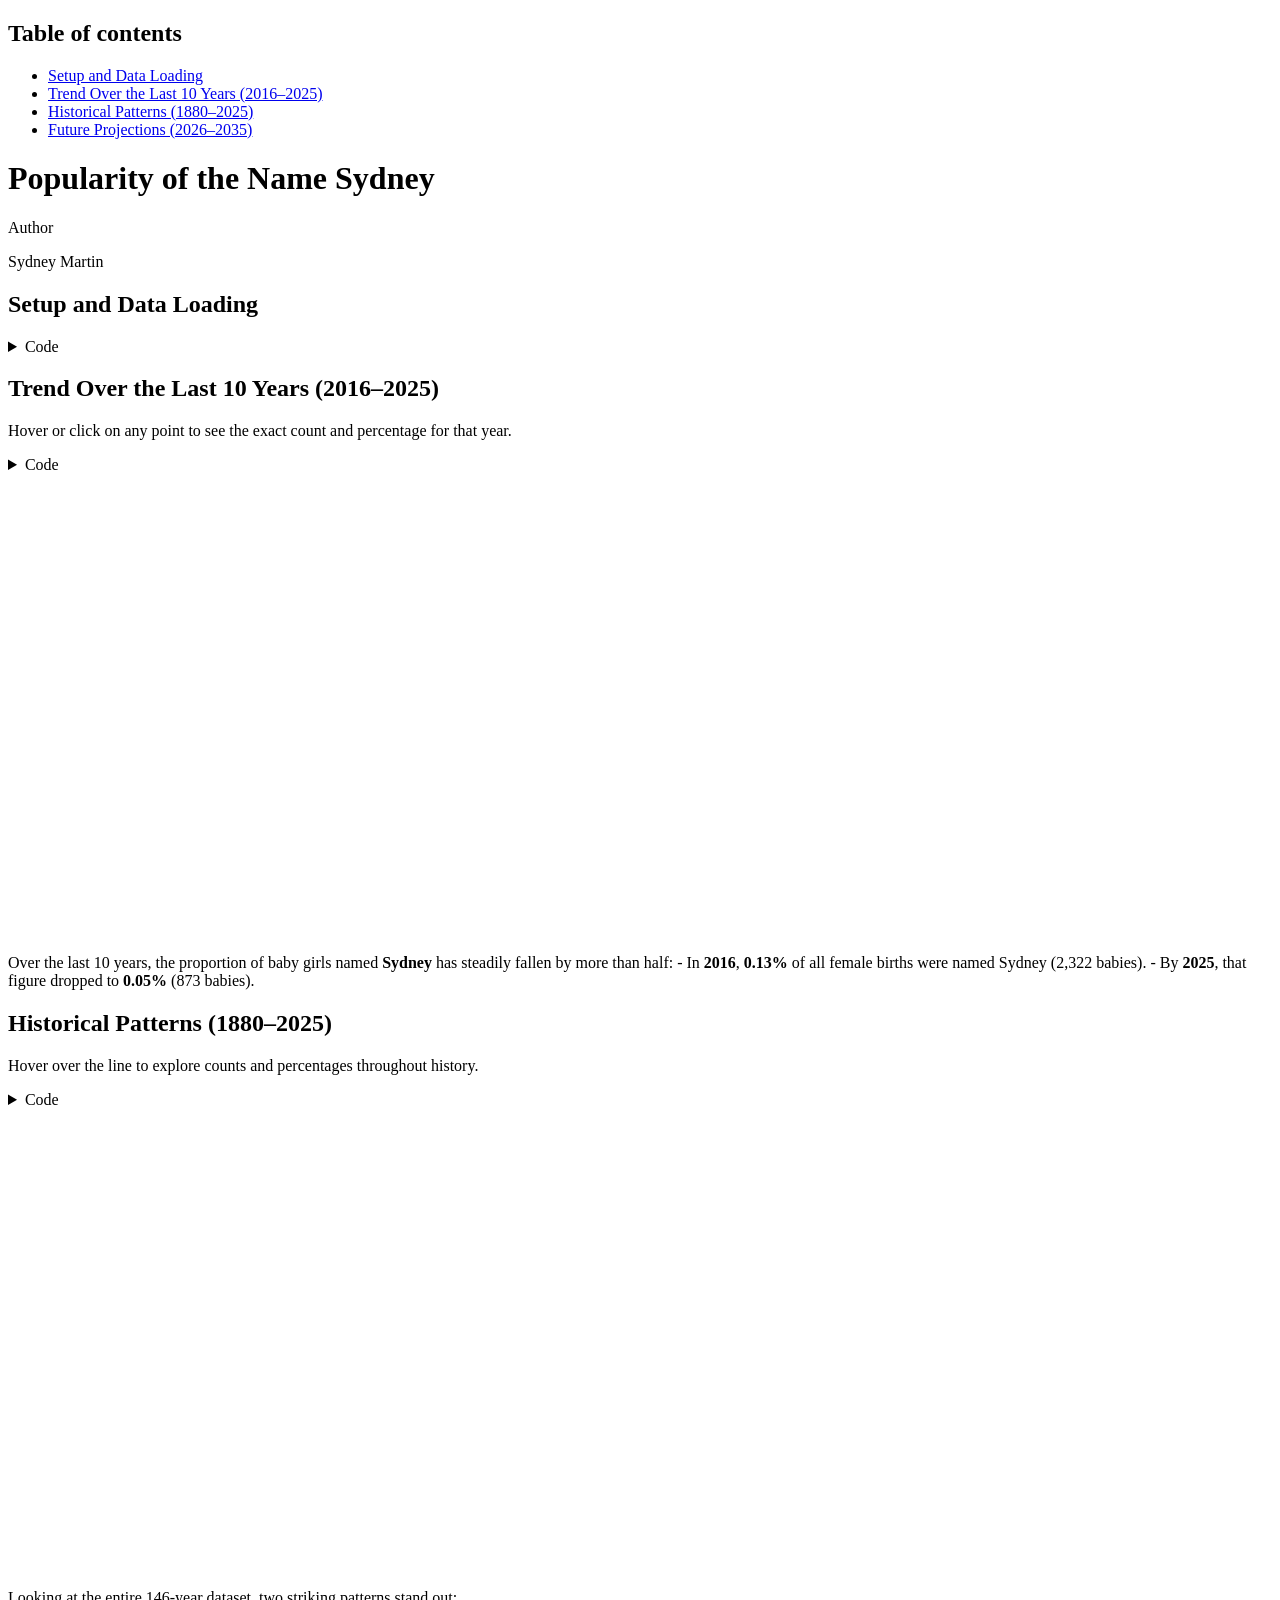
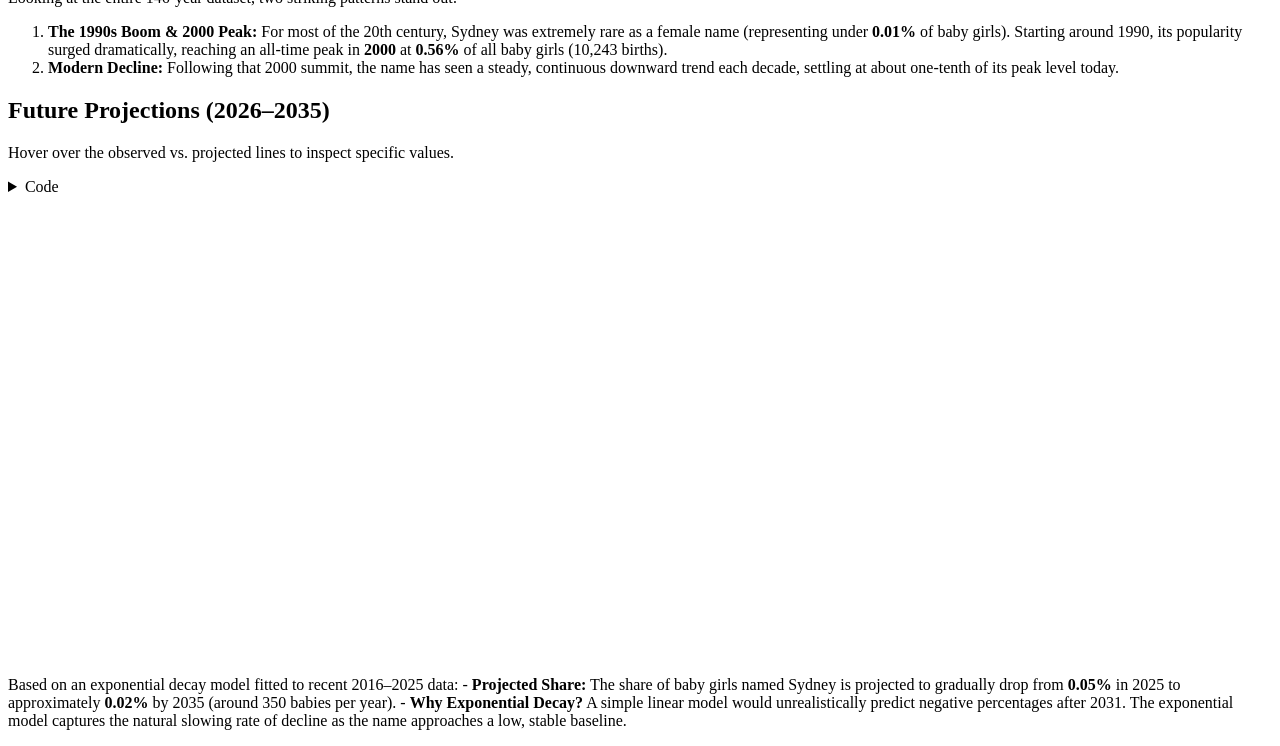
==== baby.html @ 82347fb7 "second commit" ====
<!DOCTYPE html>
<html xmlns="http://www.w3.org/1999/xhtml" lang="en" xml:lang="en"><head>

<meta charset="utf-8">
<meta name="generator" content="quarto-1.10.18">

<meta name="viewport" content="width=device-width, initial-scale=1.0, user-scalable=yes">

<meta name="author" content="Sydney Martin">

<title>Popularity of the Name Sydney</title>
<style>
/* Default styles provided by pandoc.
** See https://pandoc.org/MANUAL.html#variables-for-html for config info.
*/
span.smallcaps{font-variant: small-caps;}
div.columns{display: flex; gap: 1.5em;}
div.column{flex: auto;}
@media screen {
div.columns{gap: min(4vw, 1.5em);}
div.column{overflow-x: auto;}
}
div.hanging-indent{margin-left: 1.5em; text-indent: -1.5em;}
ul.task-list{list-style: none;}
ul.task-list li input[type="checkbox"] {
  width: 0.8em;
  margin: 0 0.8em 0.2em -1em; /* quarto-specific, see https://github.com/quarto-dev/quarto-cli/issues/4556 */ 
  vertical-align: middle;
}
/* CSS for syntax highlighting */
html { -webkit-text-size-adjust: 100%; }
pre > code.sourceCode { white-space: pre; position: relative; }
pre > code.sourceCode > span { display: inline-block; line-height: 1.25; }
pre > code.sourceCode > span:empty { height: 1.2em; }
.sourceCode { overflow: visible; }
code.sourceCode > span { color: inherit; text-decoration: inherit; }
div.sourceCode { margin: 1em 0; }
pre.sourceCode { margin: 0; }
@media screen {
div.sourceCode { overflow: auto; }
}
@media print {
pre > code.sourceCode { white-space: pre-wrap; }
pre > code.sourceCode > span { text-indent: -5em; padding-left: 5em; }
}
pre.numberSource code
  { counter-reset: source-line 0; }
pre.numberSource code > span
  { position: relative; left: -4em; counter-increment: source-line; }
pre.numberSource code > span > a:first-child::before
  { content: counter(source-line);
    position: relative; left: -1em; text-align: right; vertical-align: baseline;
    border: none; display: inline-block;
    -webkit-touch-callout: none; -webkit-user-select: none;
    -khtml-user-select: none; -moz-user-select: none;
    -ms-user-select: none; user-select: none;
    padding: 0 4px; width: 4em;
  }
pre.numberSource { margin-left: 3em;  padding-left: 4px; }
div.sourceCode
  {   }
@media screen {
pre > code.sourceCode > span > a:first-child::before { text-decoration: underline; }
}
</style>


<script src="baby_files/libs/clipboard/clipboard.min.js"></script>
<script src="baby_files/libs/quarto-html/quarto.js" type="module"></script>
<script src="baby_files/libs/quarto-html/tabsets/tabsets.js" type="module"></script>
<script src="baby_files/libs/quarto-html/popper.min.js"></script>
<script src="baby_files/libs/quarto-html/tippy.umd.min.js"></script>
<script src="baby_files/libs/quarto-html/anchor.min.js"></script>
<link href="baby_files/libs/quarto-html/tippy.css" rel="stylesheet">
<link href="baby_files/libs/quarto-html/quarto-syntax-highlighting-64a204ab8560d761af7679ceaba22944.css" rel="stylesheet" id="quarto-text-highlighting-styles">
<script src="baby_files/libs/bootstrap/bootstrap.min.js"></script>
<link href="baby_files/libs/bootstrap/bootstrap-icons.css" rel="stylesheet">
<link href="baby_files/libs/bootstrap/bootstrap-9f8a39c4cc452611d65c1e48be0278ef.min.css" rel="stylesheet" append-hash="true" id="quarto-bootstrap" data-mode="light">
<link href="baby_files/libs/htmltools-fill-0.5.9/fill.css" rel="stylesheet">
<script src="baby_files/libs/htmlwidgets-1.6.4/htmlwidgets.js"></script>
<script src="baby_files/libs/plotly-binding-4.12.1/plotly.js"></script>
<script src="baby_files/libs/typedarray-0.1/typedarray.min.js"></script>
<script src="baby_files/libs/jquery-3.5.1/jquery.min.js"></script>
<link href="baby_files/libs/crosstalk-1.2.2/css/crosstalk.min.css" rel="stylesheet">
<script src="baby_files/libs/crosstalk-1.2.2/js/crosstalk.min.js"></script>
<link href="baby_files/libs/plotly-htmlwidgets-css-2.25.2/plotly-htmlwidgets.css" rel="stylesheet">
<script src="baby_files/libs/plotly-main-2.25.2/plotly-latest.min.js"></script>


</head>

<body class="quarto-light">

<div id="quarto-content" class="page-columns page-rows-contents page-layout-article">
<div id="quarto-margin-sidebar" class="sidebar margin-sidebar">
  <nav id="TOC" role="doc-toc" class="toc-active">
    <h2 id="toc-title">Table of contents</h2>
   
  <ul>
  <li><a href="#setup-and-data-loading" id="toc-setup-and-data-loading" class="nav-link active" data-scroll-target="#setup-and-data-loading">Setup and Data Loading</a></li>
  <li><a href="#trend-over-the-last-10-years-20162025" id="toc-trend-over-the-last-10-years-20162025" class="nav-link" data-scroll-target="#trend-over-the-last-10-years-20162025">Trend Over the Last 10 Years (2016–2025)</a></li>
  <li><a href="#historical-patterns-18802025" id="toc-historical-patterns-18802025" class="nav-link" data-scroll-target="#historical-patterns-18802025">Historical Patterns (1880–2025)</a></li>
  <li><a href="#future-projections-20262035" id="toc-future-projections-20262035" class="nav-link" data-scroll-target="#future-projections-20262035">Future Projections (2026–2035)</a></li>
  </ul>
</nav>
</div>
<main class="content" id="quarto-document-content">

<header id="title-block-header" class="quarto-title-block default">
<div class="quarto-title">
<h1 class="title">Popularity of the Name Sydney</h1>
</div>



<div class="quarto-title-meta">

    <div>
    <div class="quarto-title-meta-heading">Author</div>
    <div class="quarto-title-meta-contents">
             <p>Sydney Martin </p>
          </div>
  </div>
    
  
    
  </div>
  


</header>


<section id="setup-and-data-loading" class="level2">
<h2 class="anchored" data-anchor-id="setup-and-data-loading">Setup and Data Loading</h2>
<div class="cell">
<details class="code-fold">
<summary>Code</summary>
<div class="code-copy-outer-scaffold"><div class="sourceCode cell-code" id="cb1"><pre class="sourceCode r code-with-copy"><code class="sourceCode r"><span id="cb1-1"><a href="#cb1-1" aria-hidden="true" tabindex="-1"></a><span class="fu">library</span>(tidyverse)</span>
<span id="cb1-2"><a href="#cb1-2" aria-hidden="true" tabindex="-1"></a><span class="fu">library</span>(plotly)</span>
<span id="cb1-3"><a href="#cb1-3" aria-hidden="true" tabindex="-1"></a></span>
<span id="cb1-4"><a href="#cb1-4" aria-hidden="true" tabindex="-1"></a><span class="co"># Find all annual birth files</span></span>
<span id="cb1-5"><a href="#cb1-5" aria-hidden="true" tabindex="-1"></a>files <span class="ot">&lt;-</span> fs<span class="sc">::</span><span class="fu">dir_ls</span>(<span class="st">"data"</span>, <span class="at">glob =</span> <span class="st">"*yob*.txt"</span>)</span>
<span id="cb1-6"><a href="#cb1-6" aria-hidden="true" tabindex="-1"></a></span>
<span id="cb1-7"><a href="#cb1-7" aria-hidden="true" tabindex="-1"></a><span class="co"># Read in each year of data and calculate annual female proportions</span></span>
<span id="cb1-8"><a href="#cb1-8" aria-hidden="true" tabindex="-1"></a>babies <span class="ot">&lt;-</span> <span class="fu">read_csv</span>(</span>
<span id="cb1-9"><a href="#cb1-9" aria-hidden="true" tabindex="-1"></a>  files,</span>
<span id="cb1-10"><a href="#cb1-10" aria-hidden="true" tabindex="-1"></a>  <span class="at">id =</span> <span class="st">"file"</span>,</span>
<span id="cb1-11"><a href="#cb1-11" aria-hidden="true" tabindex="-1"></a>  <span class="at">col_names =</span> <span class="fu">c</span>(<span class="st">"name"</span>, <span class="st">"sex"</span>, <span class="st">"count"</span>),</span>
<span id="cb1-12"><a href="#cb1-12" aria-hidden="true" tabindex="-1"></a>  <span class="at">show_col_types =</span> <span class="cn">FALSE</span></span>
<span id="cb1-13"><a href="#cb1-13" aria-hidden="true" tabindex="-1"></a>) <span class="sc">|&gt;</span></span>
<span id="cb1-14"><a href="#cb1-14" aria-hidden="true" tabindex="-1"></a>  <span class="fu">mutate</span>(<span class="at">year =</span> <span class="fu">parse_number</span>(file)) <span class="sc">|&gt;</span></span>
<span id="cb1-15"><a href="#cb1-15" aria-hidden="true" tabindex="-1"></a>  <span class="fu">select</span>(<span class="sc">-</span>file) <span class="sc">|&gt;</span></span>
<span id="cb1-16"><a href="#cb1-16" aria-hidden="true" tabindex="-1"></a>  <span class="fu">filter</span>(sex <span class="sc">==</span> <span class="st">"F"</span>) <span class="sc">|&gt;</span></span>
<span id="cb1-17"><a href="#cb1-17" aria-hidden="true" tabindex="-1"></a>  <span class="fu">group_by</span>(year) <span class="sc">|&gt;</span></span>
<span id="cb1-18"><a href="#cb1-18" aria-hidden="true" tabindex="-1"></a>  <span class="fu">mutate</span>(<span class="at">prop =</span> count <span class="sc">/</span> <span class="fu">sum</span>(count)) <span class="sc">|&gt;</span></span>
<span id="cb1-19"><a href="#cb1-19" aria-hidden="true" tabindex="-1"></a>  <span class="fu">ungroup</span>()</span></code></pre></div><button title="Copy to Clipboard" class="code-copy-button"><i class="bi"></i></button></div>
</details>
</div>
</section>
<section id="trend-over-the-last-10-years-20162025" class="level2">
<h2 class="anchored" data-anchor-id="trend-over-the-last-10-years-20162025">Trend Over the Last 10 Years (2016–2025)</h2>
<p>Hover or click on any point to see the exact count and percentage for that year.</p>
<div class="cell">
<details class="code-fold">
<summary>Code</summary>
<div class="code-copy-outer-scaffold"><div class="sourceCode cell-code" id="cb2"><pre class="sourceCode r code-with-copy"><code class="sourceCode r"><span id="cb2-1"><a href="#cb2-1" aria-hidden="true" tabindex="-1"></a>sydney_recent <span class="ot">&lt;-</span> babies <span class="sc">|&gt;</span></span>
<span id="cb2-2"><a href="#cb2-2" aria-hidden="true" tabindex="-1"></a>  <span class="fu">filter</span>(name <span class="sc">==</span> <span class="st">"Sydney"</span>, year <span class="sc">&gt;=</span> <span class="dv">2016</span>) <span class="sc">|&gt;</span></span>
<span id="cb2-3"><a href="#cb2-3" aria-hidden="true" tabindex="-1"></a>  <span class="fu">mutate</span>(<span class="at">tooltip =</span> <span class="fu">paste0</span>(</span>
<span id="cb2-4"><a href="#cb2-4" aria-hidden="true" tabindex="-1"></a>    <span class="st">"&lt;b&gt;Year:&lt;/b&gt; "</span>, year, <span class="st">"&lt;br&gt;"</span>,</span>
<span id="cb2-5"><a href="#cb2-5" aria-hidden="true" tabindex="-1"></a>    <span class="st">"&lt;b&gt;Count:&lt;/b&gt; "</span>, scales<span class="sc">::</span><span class="fu">comma</span>(count), <span class="st">" babies&lt;br&gt;"</span>,</span>
<span id="cb2-6"><a href="#cb2-6" aria-hidden="true" tabindex="-1"></a>    <span class="st">"&lt;b&gt;Share:&lt;/b&gt; "</span>, scales<span class="sc">::</span><span class="fu">percent</span>(prop, <span class="at">accuracy =</span> <span class="fl">0.01</span>)</span>
<span id="cb2-7"><a href="#cb2-7" aria-hidden="true" tabindex="-1"></a>  ))</span>
<span id="cb2-8"><a href="#cb2-8" aria-hidden="true" tabindex="-1"></a></span>
<span id="cb2-9"><a href="#cb2-9" aria-hidden="true" tabindex="-1"></a>p_recent <span class="ot">&lt;-</span> <span class="fu">ggplot</span>(sydney_recent, <span class="fu">aes</span>(<span class="at">x =</span> year, <span class="at">y =</span> prop, <span class="at">text =</span> tooltip, <span class="at">group =</span> <span class="dv">1</span>)) <span class="sc">+</span></span>
<span id="cb2-10"><a href="#cb2-10" aria-hidden="true" tabindex="-1"></a>  <span class="fu">geom_line</span>(<span class="at">color =</span> <span class="st">"#2c7bb6"</span>, <span class="at">linewidth =</span> <span class="fl">1.2</span>) <span class="sc">+</span></span>
<span id="cb2-11"><a href="#cb2-11" aria-hidden="true" tabindex="-1"></a>  <span class="fu">geom_point</span>(<span class="at">color =</span> <span class="st">"#2c7bb6"</span>, <span class="at">size =</span> <span class="fl">2.5</span>) <span class="sc">+</span></span>
<span id="cb2-12"><a href="#cb2-12" aria-hidden="true" tabindex="-1"></a>  <span class="fu">scale_x_continuous</span>(<span class="at">breaks =</span> <span class="dv">2016</span><span class="sc">:</span><span class="dv">2025</span>) <span class="sc">+</span></span>
<span id="cb2-13"><a href="#cb2-13" aria-hidden="true" tabindex="-1"></a>  <span class="fu">scale_y_continuous</span>(<span class="at">labels =</span> scales<span class="sc">::</span><span class="fu">label_percent</span>(<span class="at">accuracy =</span> <span class="fl">0.01</span>)) <span class="sc">+</span></span>
<span id="cb2-14"><a href="#cb2-14" aria-hidden="true" tabindex="-1"></a>  <span class="fu">labs</span>(</span>
<span id="cb2-15"><a href="#cb2-15" aria-hidden="true" tabindex="-1"></a>    <span class="at">title =</span> <span class="st">'Popularity of Female Name "Sydney" (2016–2025)'</span>,</span>
<span id="cb2-16"><a href="#cb2-16" aria-hidden="true" tabindex="-1"></a>    <span class="at">x =</span> <span class="st">"Year"</span>,</span>
<span id="cb2-17"><a href="#cb2-17" aria-hidden="true" tabindex="-1"></a>    <span class="at">y =</span> <span class="st">"Percentage of Female Births"</span></span>
<span id="cb2-18"><a href="#cb2-18" aria-hidden="true" tabindex="-1"></a>  ) <span class="sc">+</span></span>
<span id="cb2-19"><a href="#cb2-19" aria-hidden="true" tabindex="-1"></a>  <span class="fu">theme_minimal</span>(<span class="at">base_size =</span> <span class="dv">12</span>) <span class="sc">+</span></span>
<span id="cb2-20"><a href="#cb2-20" aria-hidden="true" tabindex="-1"></a>  <span class="fu">theme</span>(</span>
<span id="cb2-21"><a href="#cb2-21" aria-hidden="true" tabindex="-1"></a>    <span class="at">plot.title =</span> <span class="fu">element_text</span>(<span class="at">face =</span> <span class="st">"bold"</span>),</span>
<span id="cb2-22"><a href="#cb2-22" aria-hidden="true" tabindex="-1"></a>    <span class="at">panel.grid.minor =</span> <span class="fu">element_blank</span>()</span>
<span id="cb2-23"><a href="#cb2-23" aria-hidden="true" tabindex="-1"></a>  )</span>
<span id="cb2-24"><a href="#cb2-24" aria-hidden="true" tabindex="-1"></a></span>
<span id="cb2-25"><a href="#cb2-25" aria-hidden="true" tabindex="-1"></a><span class="fu">ggplotly</span>(p_recent, <span class="at">tooltip =</span> <span class="st">"text"</span>)</span></code></pre></div><button title="Copy to Clipboard" class="code-copy-button"><i class="bi"></i></button></div>
</details>
<div class="cell-output-display">
<div class="plotly html-widget html-fill-item" id="htmlwidget-5a434f5f884d75eb4f62" style="width:100%;height:464px;"></div>
<script type="application/json" data-for="htmlwidget-5a434f5f884d75eb4f62">{"x":{"data":[{"x":[2016,2017,2018,2019,2020,2021,2022,2023,2024,2025],"y":[0.0013103674785076031,0.0011659689966932354,0.0010328768766085425,0.00091458001413279348,0.00077077774939083199,0.00075021589275386523,0.00071274794513365093,0.00062508491308016663,0.00068140156401409714,0.00054315804405864114],"text":["<b>Year:<\/b> 2016<br><b>Count:<\/b> 2,322 babies<br><b>Share:<\/b> 0.13%","<b>Year:<\/b> 2017<br><b>Count:<\/b> 2,013 babies<br><b>Share:<\/b> 0.12%","<b>Year:<\/b> 2018<br><b>Count:<\/b> 1,757 babies<br><b>Share:<\/b> 0.10%","<b>Year:<\/b> 2019<br><b>Count:<\/b> 1,535 babies<br><b>Share:<\/b> 0.09%","<b>Year:<\/b> 2020<br><b>Count:<\/b> 1,246 babies<br><b>Share:<\/b> 0.08%","<b>Year:<\/b> 2021<br><b>Count:<\/b> 1,231 babies<br><b>Share:<\/b> 0.08%","<b>Year:<\/b> 2022<br><b>Count:<\/b> 1,169 babies<br><b>Share:<\/b> 0.07%","<b>Year:<\/b> 2023<br><b>Count:<\/b> 1,003 babies<br><b>Share:<\/b> 0.06%","<b>Year:<\/b> 2024<br><b>Count:<\/b> 1,104 babies<br><b>Share:<\/b> 0.07%","<b>Year:<\/b> 2025<br><b>Count:<\/b> 873 babies<br><b>Share:<\/b> 0.05%"],"type":"scatter","mode":"lines+markers","line":{"width":4.5354330708661417,"color":"rgba(44,123,182,1)","dash":"solid"},"hoveron":"points","showlegend":false,"xaxis":"x","yaxis":"y","hoverinfo":"text","marker":{"autocolorscale":false,"color":"rgba(44,123,182,1)","opacity":1,"size":9.4488188976377963,"symbol":"circle","line":{"width":1.8897637795275593,"color":"rgba(44,123,182,1)"}},"frame":null}],"layout":{"margin":{"t":43.098381070983812,"r":7.9701120797011216,"b":40.647571606475722,"l":59.775840597758425},"paper_bgcolor":"rgba(255,255,255,1)","font":{"color":"rgba(0,0,0,1)","family":"","size":15.940224159402243},"title":{"text":"<b> Popularity of Female Name \"Sydney\" (2016–2025) <\/b>","font":{"color":"rgba(0,0,0,1)","family":"","size":19.128268991282692},"x":0,"xref":"paper"},"xaxis":{"domain":[0,1],"automargin":true,"type":"linear","autorange":false,"range":[2015.55,2025.45],"tickmode":"array","ticktext":["2016","2017","2018","2019","2020","2021","2022","2023","2024","2025"],"tickvals":[2016,2017,2018,2019,2020,2021,2022,2023,2024,2025],"categoryorder":"array","categoryarray":["2016","2017","2018","2019","2020","2021","2022","2023","2024","2025"],"nticks":null,"ticks":"","tickcolor":null,"ticklen":3.9850560398505608,"tickwidth":0,"showticklabels":true,"tickfont":{"color":"rgba(77,77,77,1)","family":"","size":12.7521793275218},"tickangle":-0,"showline":false,"linecolor":null,"linewidth":0,"showgrid":true,"gridcolor":"rgba(235,235,235,1)","gridwidth":0.72455564360919278,"zeroline":false,"anchor":"y","title":{"text":"Year","font":{"color":"rgba(0,0,0,1)","family":"","size":15.940224159402243}},"hoverformat":".2f"},"yaxis":{"domain":[0,1],"automargin":true,"type":"linear","autorange":false,"range":[0.00050479757233619306,0.0013487279502300512],"tickmode":"array","ticktext":["0.07%","0.09%","0.11%","0.13%"],"tickvals":[0.00069999999999999999,0.00089999999999999998,0.0011000000000000001,0.0012999999999999999],"categoryorder":"array","categoryarray":["0.07%","0.09%","0.11%","0.13%"],"nticks":null,"ticks":"","tickcolor":null,"ticklen":3.9850560398505608,"tickwidth":0,"showticklabels":true,"tickfont":{"color":"rgba(77,77,77,1)","family":"","size":12.7521793275218},"tickangle":-0,"showline":false,"linecolor":null,"linewidth":0,"showgrid":true,"gridcolor":"rgba(235,235,235,1)","gridwidth":0.72455564360919278,"zeroline":false,"anchor":"x","title":{"text":"Percentage of Female Births","font":{"color":"rgba(0,0,0,1)","family":"","size":15.940224159402243}},"hoverformat":".2f"},"shapes":[],"showlegend":false,"legend":{"bgcolor":null,"bordercolor":null,"borderwidth":0,"font":{"color":"rgba(0,0,0,1)","family":"","size":12.7521793275218}},"hovermode":"closest","barmode":"relative"},"config":{"doubleClick":"reset","modeBarButtonsToAdd":["hoverclosest","hovercompare"],"showSendToCloud":false},"source":"A","attrs":{"525c66166d99":{"x":{},"y":{},"text":{},"type":"scatter"},"525c79b6c1d9":{"x":{},"y":{},"text":{}}},"cur_data":"525c66166d99","visdat":{"525c66166d99":["function (y) ","x"],"525c79b6c1d9":["function (y) ","x"]},"highlight":{"on":"plotly_click","persistent":false,"dynamic":false,"selectize":false,"opacityDim":0.20000000000000001,"selected":{"opacity":1},"debounce":0},"shinyEvents":["plotly_hover","plotly_click","plotly_selected","plotly_relayout","plotly_brushed","plotly_brushing","plotly_clickannotation","plotly_doubleclick","plotly_deselect","plotly_afterplot","plotly_sunburstclick"],"base_url":"https://plot.ly"},"evals":[],"jsHooks":[]}</script>
</div>
</div>
<p>Over the last 10 years, the proportion of baby girls named <strong>Sydney</strong> has steadily fallen by more than half: - In <strong>2016</strong>, <strong>0.13%</strong> of all female births were named Sydney (2,322 babies). - By <strong>2025</strong>, that figure dropped to <strong>0.05%</strong> (873 babies).</p>
</section>
<section id="historical-patterns-18802025" class="level2">
<h2 class="anchored" data-anchor-id="historical-patterns-18802025">Historical Patterns (1880–2025)</h2>
<p>Hover over the line to explore counts and percentages throughout history.</p>
<div class="cell">
<details class="code-fold">
<summary>Code</summary>
<div class="code-copy-outer-scaffold"><div class="sourceCode cell-code" id="cb3"><pre class="sourceCode r code-with-copy"><code class="sourceCode r"><span id="cb3-1"><a href="#cb3-1" aria-hidden="true" tabindex="-1"></a>sydney_history <span class="ot">&lt;-</span> babies <span class="sc">|&gt;</span></span>
<span id="cb3-2"><a href="#cb3-2" aria-hidden="true" tabindex="-1"></a>  <span class="fu">filter</span>(name <span class="sc">==</span> <span class="st">"Sydney"</span>) <span class="sc">|&gt;</span></span>
<span id="cb3-3"><a href="#cb3-3" aria-hidden="true" tabindex="-1"></a>  <span class="fu">mutate</span>(<span class="at">tooltip =</span> <span class="fu">paste0</span>(</span>
<span id="cb3-4"><a href="#cb3-4" aria-hidden="true" tabindex="-1"></a>    <span class="st">"&lt;b&gt;Year:&lt;/b&gt; "</span>, year, <span class="st">"&lt;br&gt;"</span>,</span>
<span id="cb3-5"><a href="#cb3-5" aria-hidden="true" tabindex="-1"></a>    <span class="st">"&lt;b&gt;Count:&lt;/b&gt; "</span>, scales<span class="sc">::</span><span class="fu">comma</span>(count), <span class="st">" babies&lt;br&gt;"</span>,</span>
<span id="cb3-6"><a href="#cb3-6" aria-hidden="true" tabindex="-1"></a>    <span class="st">"&lt;b&gt;Share:&lt;/b&gt; "</span>, scales<span class="sc">::</span><span class="fu">percent</span>(prop, <span class="at">accuracy =</span> <span class="fl">0.01</span>)</span>
<span id="cb3-7"><a href="#cb3-7" aria-hidden="true" tabindex="-1"></a>  ))</span>
<span id="cb3-8"><a href="#cb3-8" aria-hidden="true" tabindex="-1"></a></span>
<span id="cb3-9"><a href="#cb3-9" aria-hidden="true" tabindex="-1"></a>p_history <span class="ot">&lt;-</span> <span class="fu">ggplot</span>(sydney_history, <span class="fu">aes</span>(<span class="at">x =</span> year, <span class="at">y =</span> prop, <span class="at">text =</span> tooltip, <span class="at">group =</span> <span class="dv">1</span>)) <span class="sc">+</span></span>
<span id="cb3-10"><a href="#cb3-10" aria-hidden="true" tabindex="-1"></a>  <span class="fu">geom_line</span>(<span class="at">color =</span> <span class="st">"#2c7bb6"</span>, <span class="at">linewidth =</span> <span class="fl">1.2</span>) <span class="sc">+</span></span>
<span id="cb3-11"><a href="#cb3-11" aria-hidden="true" tabindex="-1"></a>  <span class="fu">scale_x_continuous</span>(<span class="at">breaks =</span> <span class="fu">seq</span>(<span class="dv">1880</span>, <span class="dv">2025</span>, <span class="at">by =</span> <span class="dv">20</span>)) <span class="sc">+</span></span>
<span id="cb3-12"><a href="#cb3-12" aria-hidden="true" tabindex="-1"></a>  <span class="fu">scale_y_continuous</span>(<span class="at">labels =</span> scales<span class="sc">::</span><span class="fu">label_percent</span>(<span class="at">accuracy =</span> <span class="fl">0.1</span>)) <span class="sc">+</span></span>
<span id="cb3-13"><a href="#cb3-13" aria-hidden="true" tabindex="-1"></a>  <span class="fu">labs</span>(</span>
<span id="cb3-14"><a href="#cb3-14" aria-hidden="true" tabindex="-1"></a>    <span class="at">title =</span> <span class="st">'Historical Popularity of Female Name "Sydney" (1880–2025)'</span>,</span>
<span id="cb3-15"><a href="#cb3-15" aria-hidden="true" tabindex="-1"></a>    <span class="at">x =</span> <span class="st">"Year"</span>,</span>
<span id="cb3-16"><a href="#cb3-16" aria-hidden="true" tabindex="-1"></a>    <span class="at">y =</span> <span class="st">"Percentage of Female Births"</span></span>
<span id="cb3-17"><a href="#cb3-17" aria-hidden="true" tabindex="-1"></a>  ) <span class="sc">+</span></span>
<span id="cb3-18"><a href="#cb3-18" aria-hidden="true" tabindex="-1"></a>  <span class="fu">theme_minimal</span>(<span class="at">base_size =</span> <span class="dv">12</span>) <span class="sc">+</span></span>
<span id="cb3-19"><a href="#cb3-19" aria-hidden="true" tabindex="-1"></a>  <span class="fu">theme</span>(</span>
<span id="cb3-20"><a href="#cb3-20" aria-hidden="true" tabindex="-1"></a>    <span class="at">plot.title =</span> <span class="fu">element_text</span>(<span class="at">face =</span> <span class="st">"bold"</span>),</span>
<span id="cb3-21"><a href="#cb3-21" aria-hidden="true" tabindex="-1"></a>    <span class="at">panel.grid.minor =</span> <span class="fu">element_blank</span>()</span>
<span id="cb3-22"><a href="#cb3-22" aria-hidden="true" tabindex="-1"></a>  )</span>
<span id="cb3-23"><a href="#cb3-23" aria-hidden="true" tabindex="-1"></a></span>
<span id="cb3-24"><a href="#cb3-24" aria-hidden="true" tabindex="-1"></a><span class="fu">ggplotly</span>(p_history, <span class="at">tooltip =</span> <span class="st">"text"</span>)</span></code></pre></div><button title="Copy to Clipboard" class="code-copy-button"><i class="bi"></i></button></div>
</details>
<div class="cell-output-display">
<div class="plotly html-widget html-fill-item" id="htmlwidget-a2c67b15024931ac0d80" style="width:100%;height:464px;"></div>
<script type="application/json" data-for="htmlwidget-a2c67b15024931ac0d80">{"x":{"data":[{"x":[1886,1888,1890,1892,1896,1899,1901,1902,1903,1904,1905,1906,1907,1908,1909,1910,1911,1912,1913,1914,1915,1916,1917,1918,1919,1920,1921,1922,1923,1924,1925,1926,1927,1928,1929,1930,1931,1932,1933,1934,1935,1936,1937,1938,1939,1940,1941,1942,1943,1944,1945,1946,1947,1948,1949,1950,1951,1952,1953,1954,1955,1956,1957,1958,1959,1960,1961,1962,1963,1964,1965,1966,1967,1968,1969,1970,1971,1972,1973,1974,1975,1976,1977,1978,1979,1980,1981,1982,1983,1984,1985,1986,1987,1988,1989,1990,1991,1992,1993,1994,1995,1996,1997,1998,1999,2000,2001,2002,2003,2004,2005,2006,2007,2008,2009,2010,2011,2012,2013,2014,2015,2016,2017,2018,2019,2020,2021,2022,2023,2024,2025],"y":[5.5350681159320019e-05,3.3590487174032312e-05,3.151641217163838e-05,2.8256702725358977e-05,2.1015644045427417e-05,2.5748641759147206e-05,2.9246485199189455e-05,1.8934158357726839e-05,1.9086154903233195e-05,2.1789498914156639e-05,7.2012262659584323e-05,2.031852677135223e-05,2.1973606559435465e-05,3.2903395630429059e-05,4.6079233241558863e-05,3.7830735202507925e-05,2.8686927606147607e-05,2.1500791049937378e-05,3.3624424782161765e-05,3.0200333254112171e-05,2.7443152018799575e-05,3.734437450087807e-05,2.9594910415281332e-05,3.800865733554129e-05,3.5394565341464642e-05,2.5035696730922173e-05,1.94638046223292e-05,2.4979121617514693e-05,3.64731764655171e-05,2.6423844877617562e-05,2.053583750073929e-05,1.7715524113780905e-05,3.186767200785622e-05,2.4277779415564483e-05,2.9555035506344929e-05,2.5756554376971153e-05,3.8507487358273661e-05,6.7469554363593429e-05,0.00010615795510014564,9.8637745696569229e-05,8.9645300249767065e-05,9.3234267918761228e-05,8.5523663269842194e-05,7.8843198097613322e-05,7.0216266099586722e-05,7.4331367487284964e-05,0.00014154234806339441,0.00013844478385215578,0.00013617211582083477,0.00010925066850107329,0.0001009876902126097,9.6734879606441774e-05,7.728036300335183e-05,8.0687528417322968e-05,0.00010287121751008401,0.00011791805745761663,0.00011383456450505009,0.0001116303149107362,8.1326698917398119e-05,7.3638650507360003e-05,6.8532489258555179e-05,5.9769796628286154e-05,5.7216882794883346e-05,5.2196762905898184e-05,6.7211541407745734e-05,6.3305506936156889e-05,6.2918164275858998e-05,5.084910375912169e-05,8.0414753357575358e-05,8.9188882526631324e-05,9.4608772895889555e-05,9.8098484969361946e-05,7.7527596493087622e-05,6.0961150068672734e-05,6.2832836203094693e-05,5.8919631334718421e-05,6.2506648844258067e-05,5.5217966348593651e-05,4.3203683422609519e-05,3.338934566422311e-05,6.3792089918037454e-05,8.2588275604583713e-05,5.8050570526225162e-05,7.1808175556627599e-05,7.0393230289272571e-05,7.8298772455937364e-05,9.2322818124048299e-05,9.1535883542733968e-05,0.00012031540593879238,0.00016925829825925265,0.00025569086509517511,0.00027046767007840648,0.00037443231230070538,0.00051323690768586303,0.00064712034160143025,0.0010681853017070423,0.0012693285945065806,0.0014686015908404381,0.0016859472702026232,0.0026526624902772108,0.0041852710304182772,0.0041408847768434464,0.0046142091445444677,0.0048405471804788928,0.0054396633711480792,0.0056403066899554854,0.0053531442433289791,0.0050275978055320273,0.004877007571922316,0.0045571136827773995,0.003991683271621708,0.0034272928436589558,0.0031373903382733016,0.00278380359377198,0.0027548644232203334,0.0024386882276334035,0.0022591534371081017,0.0019624622314035976,0.0018105184454046341,0.0015982265563115954,0.0014901142682362538,0.0013103674785076031,0.0011659689966932354,0.0010328768766085425,0.00091458001413279348,0.00077077774939083199,0.00075021589275386523,0.00071274794513365093,0.00062508491308016663,0.00068140156401409714,0.00054315804405864114],"text":["<b>Year:<\/b> 1886<br><b>Count:<\/b> 8 babies<br><b>Share:<\/b> 0.01%","<b>Year:<\/b> 1888<br><b>Count:<\/b> 6 babies<br><b>Share:<\/b> 0.00%","<b>Year:<\/b> 1890<br><b>Count:<\/b> 6 babies<br><b>Share:<\/b> 0.00%","<b>Year:<\/b> 1892<br><b>Count:<\/b> 6 babies<br><b>Share:<\/b> 0.00%","<b>Year:<\/b> 1896<br><b>Count:<\/b> 5 babies<br><b>Share:<\/b> 0.00%","<b>Year:<\/b> 1899<br><b>Count:<\/b> 6 babies<br><b>Share:<\/b> 0.00%","<b>Year:<\/b> 1901<br><b>Count:<\/b> 7 babies<br><b>Share:<\/b> 0.00%","<b>Year:<\/b> 1902<br><b>Count:<\/b> 5 babies<br><b>Share:<\/b> 0.00%","<b>Year:<\/b> 1903<br><b>Count:<\/b> 5 babies<br><b>Share:<\/b> 0.00%","<b>Year:<\/b> 1904<br><b>Count:<\/b> 6 babies<br><b>Share:<\/b> 0.00%","<b>Year:<\/b> 1905<br><b>Count:<\/b> 21 babies<br><b>Share:<\/b> 0.01%","<b>Year:<\/b> 1906<br><b>Count:<\/b> 6 babies<br><b>Share:<\/b> 0.00%","<b>Year:<\/b> 1907<br><b>Count:<\/b> 7 babies<br><b>Share:<\/b> 0.00%","<b>Year:<\/b> 1908<br><b>Count:<\/b> 11 babies<br><b>Share:<\/b> 0.00%","<b>Year:<\/b> 1909<br><b>Count:<\/b> 16 babies<br><b>Share:<\/b> 0.00%","<b>Year:<\/b> 1910<br><b>Count:<\/b> 15 babies<br><b>Share:<\/b> 0.00%","<b>Year:<\/b> 1911<br><b>Count:<\/b> 12 babies<br><b>Share:<\/b> 0.00%","<b>Year:<\/b> 1912<br><b>Count:<\/b> 12 babies<br><b>Share:<\/b> 0.00%","<b>Year:<\/b> 1913<br><b>Count:<\/b> 21 babies<br><b>Share:<\/b> 0.00%","<b>Year:<\/b> 1914<br><b>Count:<\/b> 23 babies<br><b>Share:<\/b> 0.00%","<b>Year:<\/b> 1915<br><b>Count:<\/b> 27 babies<br><b>Share:<\/b> 0.00%","<b>Year:<\/b> 1916<br><b>Count:<\/b> 39 babies<br><b>Share:<\/b> 0.00%","<b>Year:<\/b> 1917<br><b>Count:<\/b> 32 babies<br><b>Share:<\/b> 0.00%","<b>Year:<\/b> 1918<br><b>Count:<\/b> 44 babies<br><b>Share:<\/b> 0.00%","<b>Year:<\/b> 1919<br><b>Count:<\/b> 40 babies<br><b>Share:<\/b> 0.00%","<b>Year:<\/b> 1920<br><b>Count:<\/b> 30 babies<br><b>Share:<\/b> 0.00%","<b>Year:<\/b> 1921<br><b>Count:<\/b> 24 babies<br><b>Share:<\/b> 0.00%","<b>Year:<\/b> 1922<br><b>Count:<\/b> 30 babies<br><b>Share:<\/b> 0.00%","<b>Year:<\/b> 1923<br><b>Count:<\/b> 44 babies<br><b>Share:<\/b> 0.00%","<b>Year:<\/b> 1924<br><b>Count:<\/b> 33 babies<br><b>Share:<\/b> 0.00%","<b>Year:<\/b> 1925<br><b>Count:<\/b> 25 babies<br><b>Share:<\/b> 0.00%","<b>Year:<\/b> 1926<br><b>Count:<\/b> 21 babies<br><b>Share:<\/b> 0.00%","<b>Year:<\/b> 1927<br><b>Count:<\/b> 38 babies<br><b>Share:<\/b> 0.00%","<b>Year:<\/b> 1928<br><b>Count:<\/b> 28 babies<br><b>Share:<\/b> 0.00%","<b>Year:<\/b> 1929<br><b>Count:<\/b> 33 babies<br><b>Share:<\/b> 0.00%","<b>Year:<\/b> 1930<br><b>Count:<\/b> 29 babies<br><b>Share:<\/b> 0.00%","<b>Year:<\/b> 1931<br><b>Count:<\/b> 41 babies<br><b>Share:<\/b> 0.00%","<b>Year:<\/b> 1932<br><b>Count:<\/b> 72 babies<br><b>Share:<\/b> 0.01%","<b>Year:<\/b> 1933<br><b>Count:<\/b> 107 babies<br><b>Share:<\/b> 0.01%","<b>Year:<\/b> 1934<br><b>Count:<\/b> 103 babies<br><b>Share:<\/b> 0.01%","<b>Year:<\/b> 1935<br><b>Count:<\/b> 94 babies<br><b>Share:<\/b> 0.01%","<b>Year:<\/b> 1936<br><b>Count:<\/b> 97 babies<br><b>Share:<\/b> 0.01%","<b>Year:<\/b> 1937<br><b>Count:<\/b> 91 babies<br><b>Share:<\/b> 0.01%","<b>Year:<\/b> 1938<br><b>Count:<\/b> 87 babies<br><b>Share:<\/b> 0.01%","<b>Year:<\/b> 1939<br><b>Count:<\/b> 77 babies<br><b>Share:<\/b> 0.01%","<b>Year:<\/b> 1940<br><b>Count:<\/b> 85 babies<br><b>Share:<\/b> 0.01%","<b>Year:<\/b> 1941<br><b>Count:<\/b> 171 babies<br><b>Share:<\/b> 0.01%","<b>Year:<\/b> 1942<br><b>Count:<\/b> 187 babies<br><b>Share:<\/b> 0.01%","<b>Year:<\/b> 1943<br><b>Count:<\/b> 190 babies<br><b>Share:<\/b> 0.01%","<b>Year:<\/b> 1944<br><b>Count:<\/b> 145 babies<br><b>Share:<\/b> 0.01%","<b>Year:<\/b> 1945<br><b>Count:<\/b> 132 babies<br><b>Share:<\/b> 0.01%","<b>Year:<\/b> 1946<br><b>Count:<\/b> 152 babies<br><b>Share:<\/b> 0.01%","<b>Year:<\/b> 1947<br><b>Count:<\/b> 137 babies<br><b>Share:<\/b> 0.01%","<b>Year:<\/b> 1948<br><b>Count:<\/b> 137 babies<br><b>Share:<\/b> 0.01%","<b>Year:<\/b> 1949<br><b>Count:<\/b> 176 babies<br><b>Share:<\/b> 0.01%","<b>Year:<\/b> 1950<br><b>Count:<\/b> 202 babies<br><b>Share:<\/b> 0.01%","<b>Year:<\/b> 1951<br><b>Count:<\/b> 205 babies<br><b>Share:<\/b> 0.01%","<b>Year:<\/b> 1952<br><b>Count:<\/b> 207 babies<br><b>Share:<\/b> 0.01%","<b>Year:<\/b> 1953<br><b>Count:<\/b> 153 babies<br><b>Share:<\/b> 0.01%","<b>Year:<\/b> 1954<br><b>Count:<\/b> 143 babies<br><b>Share:<\/b> 0.01%","<b>Year:<\/b> 1955<br><b>Count:<\/b> 134 babies<br><b>Share:<\/b> 0.01%","<b>Year:<\/b> 1956<br><b>Count:<\/b> 120 babies<br><b>Share:<\/b> 0.01%","<b>Year:<\/b> 1957<br><b>Count:<\/b> 117 babies<br><b>Share:<\/b> 0.01%","<b>Year:<\/b> 1958<br><b>Count:<\/b> 105 babies<br><b>Share:<\/b> 0.01%","<b>Year:<\/b> 1959<br><b>Count:<\/b> 136 babies<br><b>Share:<\/b> 0.01%","<b>Year:<\/b> 1960<br><b>Count:<\/b> 128 babies<br><b>Share:<\/b> 0.01%","<b>Year:<\/b> 1961<br><b>Count:<\/b> 127 babies<br><b>Share:<\/b> 0.01%","<b>Year:<\/b> 1962<br><b>Count:<\/b> 100 babies<br><b>Share:<\/b> 0.01%","<b>Year:<\/b> 1963<br><b>Count:<\/b> 155 babies<br><b>Share:<\/b> 0.01%","<b>Year:<\/b> 1964<br><b>Count:<\/b> 169 babies<br><b>Share:<\/b> 0.01%","<b>Year:<\/b> 1965<br><b>Count:<\/b> 167 babies<br><b>Share:<\/b> 0.01%","<b>Year:<\/b> 1966<br><b>Count:<\/b> 166 babies<br><b>Share:<\/b> 0.01%","<b>Year:<\/b> 1967<br><b>Count:<\/b> 128 babies<br><b>Share:<\/b> 0.01%","<b>Year:<\/b> 1968<br><b>Count:<\/b> 100 babies<br><b>Share:<\/b> 0.01%","<b>Year:<\/b> 1969<br><b>Count:<\/b> 106 babies<br><b>Share:<\/b> 0.01%","<b>Year:<\/b> 1970<br><b>Count:<\/b> 103 babies<br><b>Share:<\/b> 0.01%","<b>Year:<\/b> 1971<br><b>Count:<\/b> 104 babies<br><b>Share:<\/b> 0.01%","<b>Year:<\/b> 1972<br><b>Count:<\/b> 84 babies<br><b>Share:<\/b> 0.01%","<b>Year:<\/b> 1973<br><b>Count:<\/b> 63 babies<br><b>Share:<\/b> 0.00%","<b>Year:<\/b> 1974<br><b>Count:<\/b> 49 babies<br><b>Share:<\/b> 0.00%","<b>Year:<\/b> 1975<br><b>Count:<\/b> 93 babies<br><b>Share:<\/b> 0.01%","<b>Year:<\/b> 1976<br><b>Count:<\/b> 121 babies<br><b>Share:<\/b> 0.01%","<b>Year:<\/b> 1977<br><b>Count:<\/b> 89 babies<br><b>Share:<\/b> 0.01%","<b>Year:<\/b> 1978<br><b>Count:<\/b> 110 babies<br><b>Share:<\/b> 0.01%","<b>Year:<\/b> 1979<br><b>Count:<\/b> 113 babies<br><b>Share:<\/b> 0.01%","<b>Year:<\/b> 1980<br><b>Count:<\/b> 130 babies<br><b>Share:<\/b> 0.01%","<b>Year:<\/b> 1981<br><b>Count:<\/b> 154 babies<br><b>Share:<\/b> 0.01%","<b>Year:<\/b> 1982<br><b>Count:<\/b> 155 babies<br><b>Share:<\/b> 0.01%","<b>Year:<\/b> 1983<br><b>Count:<\/b> 201 babies<br><b>Share:<\/b> 0.01%","<b>Year:<\/b> 1984<br><b>Count:<\/b> 285 babies<br><b>Share:<\/b> 0.02%","<b>Year:<\/b> 1985<br><b>Count:<\/b> 440 babies<br><b>Share:<\/b> 0.03%","<b>Year:<\/b> 1986<br><b>Count:<\/b> 464 babies<br><b>Share:<\/b> 0.03%","<b>Year:<\/b> 1987<br><b>Count:<\/b> 651 babies<br><b>Share:<\/b> 0.04%","<b>Year:<\/b> 1988<br><b>Count:<\/b> 914 babies<br><b>Share:<\/b> 0.05%","<b>Year:<\/b> 1989<br><b>Count:<\/b> 1,193 babies<br><b>Share:<\/b> 0.06%","<b>Year:<\/b> 1990<br><b>Count:<\/b> 2,028 babies<br><b>Share:<\/b> 0.11%","<b>Year:<\/b> 1991<br><b>Count:<\/b> 2,380 babies<br><b>Share:<\/b> 0.13%","<b>Year:<\/b> 1992<br><b>Count:<\/b> 2,708 babies<br><b>Share:<\/b> 0.15%","<b>Year:<\/b> 1993<br><b>Count:<\/b> 3,050 babies<br><b>Share:<\/b> 0.17%","<b>Year:<\/b> 1994<br><b>Count:<\/b> 4,737 babies<br><b>Share:<\/b> 0.27%","<b>Year:<\/b> 1995<br><b>Count:<\/b> 7,360 babies<br><b>Share:<\/b> 0.42%","<b>Year:<\/b> 1996<br><b>Count:<\/b> 7,259 babies<br><b>Share:<\/b> 0.41%","<b>Year:<\/b> 1997<br><b>Count:<\/b> 8,032 babies<br><b>Share:<\/b> 0.46%","<b>Year:<\/b> 1998<br><b>Count:<\/b> 8,553 babies<br><b>Share:<\/b> 0.48%","<b>Year:<\/b> 1999<br><b>Count:<\/b> 9,649 babies<br><b>Share:<\/b> 0.54%","<b>Year:<\/b> 2000<br><b>Count:<\/b> 10,243 babies<br><b>Share:<\/b> 0.56%","<b>Year:<\/b> 2001<br><b>Count:<\/b> 9,639 babies<br><b>Share:<\/b> 0.54%","<b>Year:<\/b> 2002<br><b>Count:<\/b> 9,034 babies<br><b>Share:<\/b> 0.50%","<b>Year:<\/b> 2003<br><b>Count:<\/b> 8,911 babies<br><b>Share:<\/b> 0.49%","<b>Year:<\/b> 2004<br><b>Count:<\/b> 8,368 babies<br><b>Share:<\/b> 0.46%","<b>Year:<\/b> 2005<br><b>Count:<\/b> 7,376 babies<br><b>Share:<\/b> 0.40%","<b>Year:<\/b> 2006<br><b>Count:<\/b> 6,516 babies<br><b>Share:<\/b> 0.34%","<b>Year:<\/b> 2007<br><b>Count:<\/b> 6,032 babies<br><b>Share:<\/b> 0.31%","<b>Year:<\/b> 2008<br><b>Count:<\/b> 5,264 babies<br><b>Share:<\/b> 0.28%","<b>Year:<\/b> 2009<br><b>Count:<\/b> 5,061 babies<br><b>Share:<\/b> 0.28%","<b>Year:<\/b> 2010<br><b>Count:<\/b> 4,335 babies<br><b>Share:<\/b> 0.24%","<b>Year:<\/b> 2011<br><b>Count:<\/b> 3,974 babies<br><b>Share:<\/b> 0.23%","<b>Year:<\/b> 2012<br><b>Count:<\/b> 3,456 babies<br><b>Share:<\/b> 0.20%","<b>Year:<\/b> 2013<br><b>Count:<\/b> 3,177 babies<br><b>Share:<\/b> 0.18%","<b>Year:<\/b> 2014<br><b>Count:<\/b> 2,855 babies<br><b>Share:<\/b> 0.16%","<b>Year:<\/b> 2015<br><b>Count:<\/b> 2,660 babies<br><b>Share:<\/b> 0.15%","<b>Year:<\/b> 2016<br><b>Count:<\/b> 2,322 babies<br><b>Share:<\/b> 0.13%","<b>Year:<\/b> 2017<br><b>Count:<\/b> 2,013 babies<br><b>Share:<\/b> 0.12%","<b>Year:<\/b> 2018<br><b>Count:<\/b> 1,757 babies<br><b>Share:<\/b> 0.10%","<b>Year:<\/b> 2019<br><b>Count:<\/b> 1,535 babies<br><b>Share:<\/b> 0.09%","<b>Year:<\/b> 2020<br><b>Count:<\/b> 1,246 babies<br><b>Share:<\/b> 0.08%","<b>Year:<\/b> 2021<br><b>Count:<\/b> 1,231 babies<br><b>Share:<\/b> 0.08%","<b>Year:<\/b> 2022<br><b>Count:<\/b> 1,169 babies<br><b>Share:<\/b> 0.07%","<b>Year:<\/b> 2023<br><b>Count:<\/b> 1,003 babies<br><b>Share:<\/b> 0.06%","<b>Year:<\/b> 2024<br><b>Count:<\/b> 1,104 babies<br><b>Share:<\/b> 0.07%","<b>Year:<\/b> 2025<br><b>Count:<\/b> 873 babies<br><b>Share:<\/b> 0.05%"],"type":"scatter","mode":"lines","line":{"width":4.5354330708661417,"color":"rgba(44,123,182,1)","dash":"solid"},"hoveron":"points","showlegend":false,"xaxis":"x","yaxis":"y","hoverinfo":"text","frame":null}],"layout":{"margin":{"t":43.098381070983812,"r":7.9701120797011216,"b":40.647571606475722,"l":53.399750933997524},"paper_bgcolor":"rgba(255,255,255,1)","font":{"color":"rgba(0,0,0,1)","family":"","size":15.940224159402243},"title":{"text":"<b> Historical Popularity of Female Name \"Sydney\" (1880–2025) <\/b>","font":{"color":"rgba(0,0,0,1)","family":"","size":19.128268991282692},"x":0,"xref":"paper"},"xaxis":{"domain":[0,1],"automargin":true,"type":"linear","autorange":false,"range":[1879.05,2031.95],"tickmode":"array","ticktext":["1880","1900","1920","1940","1960","1980","2000","2020"],"tickvals":[1880,1900,1920,1940,1960,1980,2000,2020],"categoryorder":"array","categoryarray":["1880","1900","1920","1940","1960","1980","2000","2020"],"nticks":null,"ticks":"","tickcolor":null,"ticklen":3.9850560398505608,"tickwidth":0,"showticklabels":true,"tickfont":{"color":"rgba(77,77,77,1)","family":"","size":12.7521793275218},"tickangle":-0,"showline":false,"linecolor":null,"linewidth":0,"showgrid":true,"gridcolor":"rgba(235,235,235,1)","gridwidth":0.72455564360919278,"zeroline":false,"anchor":"y","title":{"text":"Year","font":{"color":"rgba(0,0,0,1)","family":"","size":15.940224159402243}},"hoverformat":".2f"},"yaxis":{"domain":[0,1],"automargin":true,"type":"linear","autorange":false,"range":[-0.00026341403417830429,0.0059214362482475705],"tickmode":"array","ticktext":["0.0%","0.2%","0.4%"],"tickvals":[0,0.002,0.0040000000000000001],"categoryorder":"array","categoryarray":["0.0%","0.2%","0.4%"],"nticks":null,"ticks":"","tickcolor":null,"ticklen":3.9850560398505608,"tickwidth":0,"showticklabels":true,"tickfont":{"color":"rgba(77,77,77,1)","family":"","size":12.7521793275218},"tickangle":-0,"showline":false,"linecolor":null,"linewidth":0,"showgrid":true,"gridcolor":"rgba(235,235,235,1)","gridwidth":0.72455564360919278,"zeroline":false,"anchor":"x","title":{"text":"Percentage of Female Births","font":{"color":"rgba(0,0,0,1)","family":"","size":15.940224159402243}},"hoverformat":".2f"},"shapes":[],"showlegend":false,"legend":{"bgcolor":null,"bordercolor":null,"borderwidth":0,"font":{"color":"rgba(0,0,0,1)","family":"","size":12.7521793275218}},"hovermode":"closest","barmode":"relative"},"config":{"doubleClick":"reset","modeBarButtonsToAdd":["hoverclosest","hovercompare"],"showSendToCloud":false},"source":"A","attrs":{"525c63181dd":{"x":{},"y":{},"text":{},"type":"scatter"}},"cur_data":"525c63181dd","visdat":{"525c63181dd":["function (y) ","x"]},"highlight":{"on":"plotly_click","persistent":false,"dynamic":false,"selectize":false,"opacityDim":0.20000000000000001,"selected":{"opacity":1},"debounce":0},"shinyEvents":["plotly_hover","plotly_click","plotly_selected","plotly_relayout","plotly_brushed","plotly_brushing","plotly_clickannotation","plotly_doubleclick","plotly_deselect","plotly_afterplot","plotly_sunburstclick"],"base_url":"https://plot.ly"},"evals":[],"jsHooks":[]}</script>
</div>
</div>
<p>Looking at the entire 146-year dataset, two striking patterns stand out:</p>
<ol type="1">
<li><strong>The 1990s Boom &amp; 2000 Peak:</strong> For most of the 20th century, Sydney was extremely rare as a female name (representing under <strong>0.01%</strong> of baby girls). Starting around 1990, its popularity surged dramatically, reaching an all-time peak in <strong>2000</strong> at <strong>0.56%</strong> of all baby girls (10,243 births).</li>
<li><strong>Modern Decline:</strong> Following that 2000 summit, the name has seen a steady, continuous downward trend each decade, settling at about one-tenth of its peak level today.</li>
</ol>
</section>
<section id="future-projections-20262035" class="level2">
<h2 class="anchored" data-anchor-id="future-projections-20262035">Future Projections (2026–2035)</h2>
<p>Hover over the observed vs.&nbsp;projected lines to inspect specific values.</p>
<div class="cell">
<details class="code-fold">
<summary>Code</summary>
<div class="code-copy-outer-scaffold"><div class="sourceCode cell-code" id="cb4"><pre class="sourceCode r code-with-copy"><code class="sourceCode r"><span id="cb4-1"><a href="#cb4-1" aria-hidden="true" tabindex="-1"></a><span class="co"># Fit an exponential decay model based on the 2016-2025 trajectory</span></span>
<span id="cb4-2"><a href="#cb4-2" aria-hidden="true" tabindex="-1"></a>fit_exp <span class="ot">&lt;-</span> <span class="fu">lm</span>(<span class="fu">log</span>(prop) <span class="sc">~</span> year, <span class="at">data =</span> sydney_recent)</span>
<span id="cb4-3"><a href="#cb4-3" aria-hidden="true" tabindex="-1"></a></span>
<span id="cb4-4"><a href="#cb4-4" aria-hidden="true" tabindex="-1"></a><span class="co"># Estimated annual baseline of female births (~1.61M) to project baby counts</span></span>
<span id="cb4-5"><a href="#cb4-5" aria-hidden="true" tabindex="-1"></a>birth_baseline <span class="ot">&lt;-</span> <span class="dv">1607000</span></span>
<span id="cb4-6"><a href="#cb4-6" aria-hidden="true" tabindex="-1"></a></span>
<span id="cb4-7"><a href="#cb4-7" aria-hidden="true" tabindex="-1"></a><span class="co"># Create a projection for the next 10 years</span></span>
<span id="cb4-8"><a href="#cb4-8" aria-hidden="true" tabindex="-1"></a>future_years <span class="ot">&lt;-</span> <span class="fu">tibble</span>(<span class="at">year =</span> <span class="dv">2026</span><span class="sc">:</span><span class="dv">2035</span>) <span class="sc">|&gt;</span></span>
<span id="cb4-9"><a href="#cb4-9" aria-hidden="true" tabindex="-1"></a>  <span class="fu">mutate</span>(</span>
<span id="cb4-10"><a href="#cb4-10" aria-hidden="true" tabindex="-1"></a>    <span class="at">prop =</span> <span class="fu">exp</span>(<span class="fu">predict</span>(fit_exp, <span class="at">newdata =</span> <span class="fu">tibble</span>(<span class="at">year =</span> <span class="dv">2026</span><span class="sc">:</span><span class="dv">2035</span>))),</span>
<span id="cb4-11"><a href="#cb4-11" aria-hidden="true" tabindex="-1"></a>    <span class="at">count =</span> <span class="fu">round</span>(prop <span class="sc">*</span> birth_baseline),</span>
<span id="cb4-12"><a href="#cb4-12" aria-hidden="true" tabindex="-1"></a>    <span class="at">type =</span> <span class="st">"Projected"</span>,</span>
<span id="cb4-13"><a href="#cb4-13" aria-hidden="true" tabindex="-1"></a>    <span class="at">tooltip =</span> <span class="fu">paste0</span>(</span>
<span id="cb4-14"><a href="#cb4-14" aria-hidden="true" tabindex="-1"></a>      <span class="st">"&lt;b&gt;Year:&lt;/b&gt; "</span>, year, <span class="st">" (Projected)&lt;br&gt;"</span>,</span>
<span id="cb4-15"><a href="#cb4-15" aria-hidden="true" tabindex="-1"></a>      <span class="st">"&lt;b&gt;Est. Count:&lt;/b&gt; ~"</span>, scales<span class="sc">::</span><span class="fu">comma</span>(count), <span class="st">" babies&lt;br&gt;"</span>,</span>
<span id="cb4-16"><a href="#cb4-16" aria-hidden="true" tabindex="-1"></a>      <span class="st">"&lt;b&gt;Share:&lt;/b&gt; "</span>, scales<span class="sc">::</span><span class="fu">percent</span>(prop, <span class="at">accuracy =</span> <span class="fl">0.01</span>)</span>
<span id="cb4-17"><a href="#cb4-17" aria-hidden="true" tabindex="-1"></a>    )</span>
<span id="cb4-18"><a href="#cb4-18" aria-hidden="true" tabindex="-1"></a>  )</span>
<span id="cb4-19"><a href="#cb4-19" aria-hidden="true" tabindex="-1"></a></span>
<span id="cb4-20"><a href="#cb4-20" aria-hidden="true" tabindex="-1"></a><span class="co"># Combine observed and projected data</span></span>
<span id="cb4-21"><a href="#cb4-21" aria-hidden="true" tabindex="-1"></a>historical_recent <span class="ot">&lt;-</span> sydney_recent <span class="sc">|&gt;</span></span>
<span id="cb4-22"><a href="#cb4-22" aria-hidden="true" tabindex="-1"></a>  <span class="fu">select</span>(year, prop, count, tooltip) <span class="sc">|&gt;</span></span>
<span id="cb4-23"><a href="#cb4-23" aria-hidden="true" tabindex="-1"></a>  <span class="fu">mutate</span>(<span class="at">type =</span> <span class="st">"Observed"</span>)</span>
<span id="cb4-24"><a href="#cb4-24" aria-hidden="true" tabindex="-1"></a></span>
<span id="cb4-25"><a href="#cb4-25" aria-hidden="true" tabindex="-1"></a>combined_trend <span class="ot">&lt;-</span> <span class="fu">bind_rows</span>(historical_recent, future_years)</span>
<span id="cb4-26"><a href="#cb4-26" aria-hidden="true" tabindex="-1"></a></span>
<span id="cb4-27"><a href="#cb4-27" aria-hidden="true" tabindex="-1"></a>p_proj <span class="ot">&lt;-</span> <span class="fu">ggplot</span>(combined_trend, <span class="fu">aes</span>(<span class="at">x =</span> year, <span class="at">y =</span> prop, <span class="at">color =</span> type, <span class="at">text =</span> tooltip, <span class="at">group =</span> type)) <span class="sc">+</span></span>
<span id="cb4-28"><a href="#cb4-28" aria-hidden="true" tabindex="-1"></a>  <span class="fu">geom_line</span>(<span class="at">linewidth =</span> <span class="fl">1.2</span>) <span class="sc">+</span></span>
<span id="cb4-29"><a href="#cb4-29" aria-hidden="true" tabindex="-1"></a>  <span class="fu">geom_point</span>(<span class="at">size =</span> <span class="fl">2.5</span>) <span class="sc">+</span></span>
<span id="cb4-30"><a href="#cb4-30" aria-hidden="true" tabindex="-1"></a>  <span class="fu">scale_color_manual</span>(<span class="at">values =</span> <span class="fu">c</span>(<span class="st">"Observed"</span> <span class="ot">=</span> <span class="st">"#2c7bb6"</span>, <span class="st">"Projected"</span> <span class="ot">=</span> <span class="st">"#d7191c"</span>)) <span class="sc">+</span></span>
<span id="cb4-31"><a href="#cb4-31" aria-hidden="true" tabindex="-1"></a>  <span class="fu">scale_x_continuous</span>(<span class="at">breaks =</span> <span class="fu">seq</span>(<span class="dv">2016</span>, <span class="dv">2035</span>, <span class="at">by =</span> <span class="dv">2</span>)) <span class="sc">+</span></span>
<span id="cb4-32"><a href="#cb4-32" aria-hidden="true" tabindex="-1"></a>  <span class="fu">scale_y_continuous</span>(<span class="at">labels =</span> scales<span class="sc">::</span><span class="fu">label_percent</span>(<span class="at">accuracy =</span> <span class="fl">0.01</span>)) <span class="sc">+</span></span>
<span id="cb4-33"><a href="#cb4-33" aria-hidden="true" tabindex="-1"></a>  <span class="fu">labs</span>(</span>
<span id="cb4-34"><a href="#cb4-34" aria-hidden="true" tabindex="-1"></a>    <span class="at">title =</span> <span class="st">'Projected Trend for "Sydney" (2026–2035)'</span>,</span>
<span id="cb4-35"><a href="#cb4-35" aria-hidden="true" tabindex="-1"></a>    <span class="at">x =</span> <span class="st">"Year"</span>,</span>
<span id="cb4-36"><a href="#cb4-36" aria-hidden="true" tabindex="-1"></a>    <span class="at">y =</span> <span class="st">"Percentage of Female Births"</span>,</span>
<span id="cb4-37"><a href="#cb4-37" aria-hidden="true" tabindex="-1"></a>    <span class="at">color =</span> <span class="st">"Series"</span></span>
<span id="cb4-38"><a href="#cb4-38" aria-hidden="true" tabindex="-1"></a>  ) <span class="sc">+</span></span>
<span id="cb4-39"><a href="#cb4-39" aria-hidden="true" tabindex="-1"></a>  <span class="fu">theme_minimal</span>(<span class="at">base_size =</span> <span class="dv">12</span>) <span class="sc">+</span></span>
<span id="cb4-40"><a href="#cb4-40" aria-hidden="true" tabindex="-1"></a>  <span class="fu">theme</span>(</span>
<span id="cb4-41"><a href="#cb4-41" aria-hidden="true" tabindex="-1"></a>    <span class="at">plot.title =</span> <span class="fu">element_text</span>(<span class="at">face =</span> <span class="st">"bold"</span>),</span>
<span id="cb4-42"><a href="#cb4-42" aria-hidden="true" tabindex="-1"></a>    <span class="at">panel.grid.minor =</span> <span class="fu">element_blank</span>()</span>
<span id="cb4-43"><a href="#cb4-43" aria-hidden="true" tabindex="-1"></a>  )</span>
<span id="cb4-44"><a href="#cb4-44" aria-hidden="true" tabindex="-1"></a></span>
<span id="cb4-45"><a href="#cb4-45" aria-hidden="true" tabindex="-1"></a><span class="fu">ggplotly</span>(p_proj, <span class="at">tooltip =</span> <span class="st">"text"</span>)</span></code></pre></div><button title="Copy to Clipboard" class="code-copy-button"><i class="bi"></i></button></div>
</details>
<div class="cell-output-display">
<div class="plotly html-widget html-fill-item" id="htmlwidget-6b890bcaa762820e9ac6" style="width:100%;height:464px;"></div>
<script type="application/json" data-for="htmlwidget-6b890bcaa762820e9ac6">{"x":{"data":[{"x":[2016,2017,2018,2019,2020,2021,2022,2023,2024,2025],"y":[0.0013103674785076031,0.0011659689966932354,0.0010328768766085425,0.00091458001413279348,0.00077077774939083199,0.00075021589275386523,0.00071274794513365093,0.00062508491308016663,0.00068140156401409714,0.00054315804405864114],"text":["<b>Year:<\/b> 2016<br><b>Count:<\/b> 2,322 babies<br><b>Share:<\/b> 0.13%","<b>Year:<\/b> 2017<br><b>Count:<\/b> 2,013 babies<br><b>Share:<\/b> 0.12%","<b>Year:<\/b> 2018<br><b>Count:<\/b> 1,757 babies<br><b>Share:<\/b> 0.10%","<b>Year:<\/b> 2019<br><b>Count:<\/b> 1,535 babies<br><b>Share:<\/b> 0.09%","<b>Year:<\/b> 2020<br><b>Count:<\/b> 1,246 babies<br><b>Share:<\/b> 0.08%","<b>Year:<\/b> 2021<br><b>Count:<\/b> 1,231 babies<br><b>Share:<\/b> 0.08%","<b>Year:<\/b> 2022<br><b>Count:<\/b> 1,169 babies<br><b>Share:<\/b> 0.07%","<b>Year:<\/b> 2023<br><b>Count:<\/b> 1,003 babies<br><b>Share:<\/b> 0.06%","<b>Year:<\/b> 2024<br><b>Count:<\/b> 1,104 babies<br><b>Share:<\/b> 0.07%","<b>Year:<\/b> 2025<br><b>Count:<\/b> 873 babies<br><b>Share:<\/b> 0.05%"],"type":"scatter","mode":"lines+markers","line":{"width":4.5354330708661417,"color":"rgba(44,123,182,1)","dash":"solid"},"hoveron":"points","name":"Observed","legendgroup":"Observed","showlegend":true,"xaxis":"x","yaxis":"y","hoverinfo":"text","marker":{"autocolorscale":false,"color":"rgba(44,123,182,1)","opacity":1,"size":9.4488188976377963,"symbol":"circle","line":{"width":1.8897637795275593,"color":"rgba(44,123,182,1)"}},"frame":null},{"x":[2026,2027,2028,2029,2030,2031,2032,2033,2034,2035],"y":[0.00049787744064854031,0.00045468889317092835,0.00041524675089455679,0.00037922603062941001,0.00034632993996249774,0.00031628743183940414,0.00028885097127438156,0.00026379449578798914,0.00024091155276724941,0.00022001359840112991],"text":["<b>Year:<\/b> 2026 (Projected)<br><b>Est. Count:<\/b> ~800 babies<br><b>Share:<\/b> 0.05%","<b>Year:<\/b> 2027 (Projected)<br><b>Est. Count:<\/b> ~731 babies<br><b>Share:<\/b> 0.05%","<b>Year:<\/b> 2028 (Projected)<br><b>Est. Count:<\/b> ~667 babies<br><b>Share:<\/b> 0.04%","<b>Year:<\/b> 2029 (Projected)<br><b>Est. Count:<\/b> ~609 babies<br><b>Share:<\/b> 0.04%","<b>Year:<\/b> 2030 (Projected)<br><b>Est. Count:<\/b> ~557 babies<br><b>Share:<\/b> 0.03%","<b>Year:<\/b> 2031 (Projected)<br><b>Est. Count:<\/b> ~508 babies<br><b>Share:<\/b> 0.03%","<b>Year:<\/b> 2032 (Projected)<br><b>Est. Count:<\/b> ~464 babies<br><b>Share:<\/b> 0.03%","<b>Year:<\/b> 2033 (Projected)<br><b>Est. Count:<\/b> ~424 babies<br><b>Share:<\/b> 0.03%","<b>Year:<\/b> 2034 (Projected)<br><b>Est. Count:<\/b> ~387 babies<br><b>Share:<\/b> 0.02%","<b>Year:<\/b> 2035 (Projected)<br><b>Est. Count:<\/b> ~354 babies<br><b>Share:<\/b> 0.02%"],"type":"scatter","mode":"lines+markers","line":{"width":4.5354330708661417,"color":"rgba(215,25,28,1)","dash":"solid"},"hoveron":"points","name":"Projected","legendgroup":"Projected","showlegend":true,"xaxis":"x","yaxis":"y","hoverinfo":"text","marker":{"autocolorscale":false,"color":"rgba(215,25,28,1)","opacity":1,"size":9.4488188976377963,"symbol":"circle","line":{"width":1.8897637795275593,"color":"rgba(215,25,28,1)"}},"frame":null}],"layout":{"margin":{"t":43.098381070983812,"r":7.9701120797011216,"b":40.647571606475722,"l":59.775840597758425},"paper_bgcolor":"rgba(255,255,255,1)","font":{"color":"rgba(0,0,0,1)","family":"","size":15.940224159402243},"title":{"text":"<b> Projected Trend for \"Sydney\" (2026–2035) <\/b>","font":{"color":"rgba(0,0,0,1)","family":"","size":19.128268991282692},"x":0,"xref":"paper"},"xaxis":{"domain":[0,1],"automargin":true,"type":"linear","autorange":false,"range":[2015.05,2035.95],"tickmode":"array","ticktext":["2016","2018","2020","2022","2024","2026","2028","2030","2032","2034"],"tickvals":[2016,2018,2020,2022,2024,2026,2028,2030,2032,2034],"categoryorder":"array","categoryarray":["2016","2018","2020","2022","2024","2026","2028","2030","2032","2034"],"nticks":null,"ticks":"","tickcolor":null,"ticklen":3.9850560398505608,"tickwidth":0,"showticklabels":true,"tickfont":{"color":"rgba(77,77,77,1)","family":"","size":12.7521793275218},"tickangle":-0,"showline":false,"linecolor":null,"linewidth":0,"showgrid":true,"gridcolor":"rgba(235,235,235,1)","gridwidth":0.72455564360919278,"zeroline":false,"anchor":"y","title":{"text":"Year","font":{"color":"rgba(0,0,0,1)","family":"","size":15.940224159402243}},"hoverformat":".2f"},"yaxis":{"domain":[0,1],"automargin":true,"type":"linear","autorange":false,"range":[0.00016549590439580625,0.0013648851725129268],"tickmode":"array","ticktext":["0.05%","0.10%"],"tickvals":[0.00050000000000000001,0.0009999999999999998],"categoryorder":"array","categoryarray":["0.05%","0.10%"],"nticks":null,"ticks":"","tickcolor":null,"ticklen":3.9850560398505608,"tickwidth":0,"showticklabels":true,"tickfont":{"color":"rgba(77,77,77,1)","family":"","size":12.7521793275218},"tickangle":-0,"showline":false,"linecolor":null,"linewidth":0,"showgrid":true,"gridcolor":"rgba(235,235,235,1)","gridwidth":0.72455564360919278,"zeroline":false,"anchor":"x","title":{"text":"Percentage of Female Births","font":{"color":"rgba(0,0,0,1)","family":"","size":15.940224159402243}},"hoverformat":".2f"},"shapes":[],"showlegend":true,"legend":{"bgcolor":null,"bordercolor":null,"borderwidth":0,"font":{"color":"rgba(0,0,0,1)","family":"","size":12.7521793275218},"title":{"text":"Series","font":{"color":"rgba(0,0,0,1)","family":"","size":15.940224159402243}}},"hovermode":"closest","barmode":"relative"},"config":{"doubleClick":"reset","modeBarButtonsToAdd":["hoverclosest","hovercompare"],"showSendToCloud":false},"source":"A","attrs":{"525c4b682ca5":{"x":{},"y":{},"colour":{},"text":{},"type":"scatter"},"525c7e396fa0":{"x":{},"y":{},"colour":{},"text":{}}},"cur_data":"525c4b682ca5","visdat":{"525c4b682ca5":["function (y) ","x"],"525c7e396fa0":["function (y) ","x"]},"highlight":{"on":"plotly_click","persistent":false,"dynamic":false,"selectize":false,"opacityDim":0.20000000000000001,"selected":{"opacity":1},"debounce":0},"shinyEvents":["plotly_hover","plotly_click","plotly_selected","plotly_relayout","plotly_brushed","plotly_brushing","plotly_clickannotation","plotly_doubleclick","plotly_deselect","plotly_afterplot","plotly_sunburstclick"],"base_url":"https://plot.ly"},"evals":[],"jsHooks":[]}</script>
</div>
</div>
<p>Based on an exponential decay model fitted to recent 2016–2025 data: - <strong>Projected Share:</strong> The share of baby girls named Sydney is projected to gradually drop from <strong>0.05%</strong> in 2025 to approximately <strong>0.02%</strong> by 2035 (around 350 babies per year). - <strong>Why Exponential Decay?</strong> A simple linear model would unrealistically predict negative percentages after 2031. The exponential model captures the natural slowing rate of decline as the name approaches a low, stable baseline.</p>
</section>

</main>
<!-- /main column -->
<script id="quarto-html-after-body" type="application/javascript">
  window.document.addEventListener("DOMContentLoaded", function (event) {
    const icon = "";
    const anchorJS = new window.AnchorJS();
    anchorJS.options = {
      placement: 'right',
      icon: icon
    };
    anchorJS.add('.anchored');
    const isCodeAnnotation = (el) => {
      for (const clz of el.classList) {
        if (clz.startsWith('code-annotation-')) {                     
          return true;
        }
      }
      return false;
    }
    const onCopySuccess = function(e) {
      // button target
      const button = e.trigger;
      // don't keep focus
      button.blur();
      // flash "checked"
      button.classList.add('code-copy-button-checked');
      var currentTitle = button.getAttribute("title");
      button.setAttribute("title", "Copied!");
      let tooltip;
      if (window.bootstrap) {
        button.setAttribute("data-bs-toggle", "tooltip");
        button.setAttribute("data-bs-placement", "left");
        button.setAttribute("data-bs-title", "Copied!");
        tooltip = new bootstrap.Tooltip(button, 
          { trigger: "manual", 
            customClass: "code-copy-button-tooltip",
            offset: [0, -8]});
        tooltip.show();    
      }
      setTimeout(function() {
        if (tooltip) {
          tooltip.hide();
          button.removeAttribute("data-bs-title");
          button.removeAttribute("data-bs-toggle");
          button.removeAttribute("data-bs-placement");
        }
        button.setAttribute("title", currentTitle);
        button.classList.remove('code-copy-button-checked');
      }, 1000);
      // clear code selection
      e.clearSelection();
    }
    const getTextToCopy = function(trigger) {
      const outerScaffold = trigger.parentElement.cloneNode(true);
      const codeEl = outerScaffold.querySelector('code');
      for (const childEl of codeEl.children) {
        if (isCodeAnnotation(childEl)) {
          childEl.remove();
        }
      }
      return codeEl.innerText;
    }
    const clipboard = new window.ClipboardJS('.code-copy-button:not([data-in-quarto-modal])', {
      text: getTextToCopy
    });
    clipboard.on('success', onCopySuccess);
    if (window.document.getElementById('quarto-embedded-source-code-modal')) {
      const clipboardModal = new window.ClipboardJS('.code-copy-button[data-in-quarto-modal]', {
        text: getTextToCopy,
        container: window.document.getElementById('quarto-embedded-source-code-modal')
      });
      clipboardModal.on('success', onCopySuccess);
    }
      var localhostRegex = new RegExp(/^(?:http|https):\/\/localhost\:?[0-9]*\//);
      var mailtoRegex = new RegExp(/^mailto:/);
        var filterRegex = new RegExp('/' + window.location.host + '/');
      var isInternal = (href) => {
          return filterRegex.test(href) || localhostRegex.test(href) || mailtoRegex.test(href);
      }
      // Inspect non-navigation links and adorn them if external
     var links = window.document.querySelectorAll('a[href]:not(.nav-link):not(.navbar-brand):not(.toc-action):not(.sidebar-link):not(.sidebar-item-toggle):not(.pagination-link):not(.no-external):not([aria-hidden]):not(.dropdown-item):not(.quarto-navigation-tool):not(.about-link)');
      for (var i=0; i<links.length; i++) {
        const link = links[i];
        if (!isInternal(link.href)) {
          // undo the damage that might have been done by quarto-nav.js in the case of
          // links that we want to consider external
          if (link.dataset.originalHref !== undefined) {
            link.href = link.dataset.originalHref;
          }
        }
      }
    function tippyHover(el, contentFn, onTriggerFn, onUntriggerFn) {
      const config = {
        allowHTML: true,
        maxWidth: 500,
        delay: 100,
        arrow: false,
        appendTo: function(el) {
            return el.parentElement;
        },
        interactive: true,
        interactiveBorder: 10,
        theme: 'quarto',
        placement: 'bottom-start',
      };
      if (contentFn) {
        config.content = contentFn;
      }
      if (onTriggerFn) {
        config.onTrigger = onTriggerFn;
      }
      if (onUntriggerFn) {
        config.onUntrigger = onUntriggerFn;
      }
      window.tippy(el, config); 
    }
    const noterefs = window.document.querySelectorAll('a[role="doc-noteref"]');
    for (var i=0; i<noterefs.length; i++) {
      const ref = noterefs[i];
      tippyHover(ref, function() {
        // use id or data attribute instead here
        let href = ref.getAttribute('data-footnote-href') || ref.getAttribute('href');
        try { href = new URL(href).hash; } catch {}
        const id = href.replace(/^#\/?/, "");
        const note = window.document.getElementById(id);
        if (note) {
          return note.innerHTML;
        } else {
          return "";
        }
      });
    }
    const xrefs = window.document.querySelectorAll('a.quarto-xref');
    const processXRef = (id, note) => {
      // Strip column container classes
      const stripColumnClz = (el) => {
        el.classList.remove("page-full", "page-columns");
        if (el.children) {
          for (const child of el.children) {
            stripColumnClz(child);
          }
        }
      }
      stripColumnClz(note)
      if (id === null || id.startsWith('sec-')) {
        // Special case sections, only their first couple elements
        const container = document.createElement("div");
        if (note.children && note.children.length > 2) {
          container.appendChild(note.children[0].cloneNode(true));
          for (let i = 1; i < note.children.length; i++) {
            const child = note.children[i];
            if (child.tagName === "P" && child.innerText === "") {
              continue;
            } else {
              container.appendChild(child.cloneNode(true));
              break;
            }
          }
          if (window.Quarto?.typesetMath) {
            window.Quarto.typesetMath(container);
          }
          return container.innerHTML
        } else {
          if (window.Quarto?.typesetMath) {
            window.Quarto.typesetMath(note);
          }
          return note.innerHTML;
        }
      } else {
        // Remove any anchor links if they are present
        const anchorLink = note.querySelector('a.anchorjs-link');
        if (anchorLink) {
          anchorLink.remove();
        }
        if (window.Quarto?.typesetMath) {
          window.Quarto.typesetMath(note);
        }
        if (note.classList.contains("callout")) {
          return note.outerHTML;
        } else {
          return note.innerHTML;
        }
      }
    }
    for (var i=0; i<xrefs.length; i++) {
      const xref = xrefs[i];
      tippyHover(xref, undefined, function(instance) {
        instance.disable();
        let url = xref.getAttribute('href');
        let hash = undefined; 
        if (url.startsWith('#')) {
          hash = url;
        } else {
          try { hash = new URL(url).hash; } catch {}
        }
        if (hash) {
          const id = hash.replace(/^#\/?/, "");
          const note = window.document.getElementById(id);
          if (note !== null) {
            try {
              const html = processXRef(id, note.cloneNode(true));
              instance.setContent(html);
            } finally {
              instance.enable();
              instance.show();
            }
          } else {
            // See if we can fetch this
            fetch(url.split('#')[0])
            .then(res => res.text())
            .then(html => {
              const parser = new DOMParser();
              const htmlDoc = parser.parseFromString(html, "text/html");
              const note = htmlDoc.getElementById(id);
              if (note !== null) {
                const html = processXRef(id, note);
                instance.setContent(html);
              } 
            }).finally(() => {
              instance.enable();
              instance.show();
            });
          }
        } else {
          // See if we can fetch a full url (with no hash to target)
          // This is a special case and we should probably do some content thinning / targeting
          fetch(url)
          .then(res => res.text())
          .then(html => {
            const parser = new DOMParser();
            const htmlDoc = parser.parseFromString(html, "text/html");
            const note = htmlDoc.querySelector('main.content');
            if (note !== null) {
              // This should only happen for chapter cross references
              // (since there is no id in the URL)
              // remove the first header
              if (note.children.length > 0 && note.children[0].tagName === "HEADER") {
                note.children[0].remove();
              }
              const html = processXRef(null, note);
              instance.setContent(html);
            } 
          }).finally(() => {
            instance.enable();
            instance.show();
          });
        }
      }, function(instance) {
      });
    }
        let selectedAnnoteEl;
        const selectorForAnnotation = ( cell, annotation) => {
          let cellAttr = 'data-code-cell="' + cell + '"';
          let lineAttr = 'data-code-annotation="' +  annotation + '"';
          const selector = 'span[' + cellAttr + '][' + lineAttr + ']';
          return selector;
        }
        const selectCodeLines = (annoteEl) => {
          const doc = window.document;
          const targetCell = annoteEl.getAttribute("data-target-cell");
          const targetAnnotation = annoteEl.getAttribute("data-target-annotation");
          const annoteSpan = window.document.querySelector(selectorForAnnotation(targetCell, targetAnnotation));
          const lines = annoteSpan.getAttribute("data-code-lines").split(",");
          const lineIds = lines.map((line) => {
            return targetCell + "-" + line;
          })
          let top = null;
          let height = null;
          let parent = null;
          if (lineIds.length > 0) {
              //compute the position of the single el (top and bottom and make a div)
              const el = window.document.getElementById(lineIds[0]);
              top = el.offsetTop;
              height = el.offsetHeight;
              parent = el.parentElement.parentElement;
            if (lineIds.length > 1) {
              const lastEl = window.document.getElementById(lineIds[lineIds.length - 1]);
              const bottom = lastEl.offsetTop + lastEl.offsetHeight;
              height = bottom - top;
            }
            if (top !== null && height !== null && parent !== null) {
              // cook up a div (if necessary) and position it 
              let div = window.document.getElementById("code-annotation-line-highlight");
              if (div === null) {
                div = window.document.createElement("div");
                div.setAttribute("id", "code-annotation-line-highlight");
                div.style.position = 'absolute';
                parent.appendChild(div);
              }
              div.style.top = top - 2 + "px";
              div.style.height = height + 4 + "px";
              div.style.left = 0;
              let gutterDiv = window.document.getElementById("code-annotation-line-highlight-gutter");
              if (gutterDiv === null) {
                gutterDiv = window.document.createElement("div");
                gutterDiv.setAttribute("id", "code-annotation-line-highlight-gutter");
                gutterDiv.style.position = 'absolute';
                const codeCell = window.document.getElementById(targetCell);
                const gutter = codeCell.querySelector('.code-annotation-gutter');
                gutter.appendChild(gutterDiv);
              }
              gutterDiv.style.top = top - 2 + "px";
              gutterDiv.style.height = height + 4 + "px";
            }
            selectedAnnoteEl = annoteEl;
          }
        };
        const unselectCodeLines = () => {
          const elementsIds = ["code-annotation-line-highlight", "code-annotation-line-highlight-gutter"];
          elementsIds.forEach((elId) => {
            const div = window.document.getElementById(elId);
            if (div) {
              div.remove();
            }
          });
          selectedAnnoteEl = undefined;
        };
          // Handle positioning of the toggle
      window.addEventListener(
        "resize",
        throttle(() => {
          elRect = undefined;
          if (selectedAnnoteEl) {
            selectCodeLines(selectedAnnoteEl);
          }
        }, 10)
      );
      function throttle(fn, ms) {
      let throttle = false;
      let timer;
        return (...args) => {
          if(!throttle) { // first call gets through
              fn.apply(this, args);
              throttle = true;
          } else { // all the others get throttled
              if(timer) clearTimeout(timer); // cancel #2
              timer = setTimeout(() => {
                fn.apply(this, args);
                timer = throttle = false;
              }, ms);
          }
        };
      }
        // Attach click handler to the DT
        const annoteDls = window.document.querySelectorAll('dt[data-target-cell]');
        for (const annoteDlNode of annoteDls) {
          annoteDlNode.addEventListener('click', (event) => {
            const clickedEl = event.target;
            if (clickedEl !== selectedAnnoteEl) {
              unselectCodeLines();
              const activeEl = window.document.querySelector('dt[data-target-cell].code-annotation-active');
              if (activeEl) {
                activeEl.classList.remove('code-annotation-active');
              }
              selectCodeLines(clickedEl);
              clickedEl.classList.add('code-annotation-active');
            } else {
              // Unselect the line
              unselectCodeLines();
              clickedEl.classList.remove('code-annotation-active');
            }
          });
        }
    const findCites = (el) => {
      const parentEl = el.parentElement;
      if (parentEl) {
        const cites = parentEl.dataset.cites;
        if (cites) {
          return {
            el,
            cites: cites.split(' ')
          };
        } else {
          return findCites(el.parentElement)
        }
      } else {
        return undefined;
      }
    };
    var bibliorefs = window.document.querySelectorAll('a[role="doc-biblioref"]');
    for (var i=0; i<bibliorefs.length; i++) {
      const ref = bibliorefs[i];
      const citeInfo = findCites(ref);
      if (citeInfo) {
        tippyHover(citeInfo.el, function() {
          var popup = window.document.createElement('div');
          citeInfo.cites.forEach(function(cite) {
            var citeDiv = window.document.createElement('div');
            citeDiv.classList.add('hanging-indent');
            citeDiv.classList.add('csl-entry');
            var biblioDiv = window.document.getElementById('ref-' + cite);
            if (biblioDiv) {
              citeDiv.innerHTML = biblioDiv.innerHTML;
            }
            popup.appendChild(citeDiv);
          });
          return popup.innerHTML;
        });
      }
    }
  });
  </script>
</div> <!-- /content -->




</body></html>
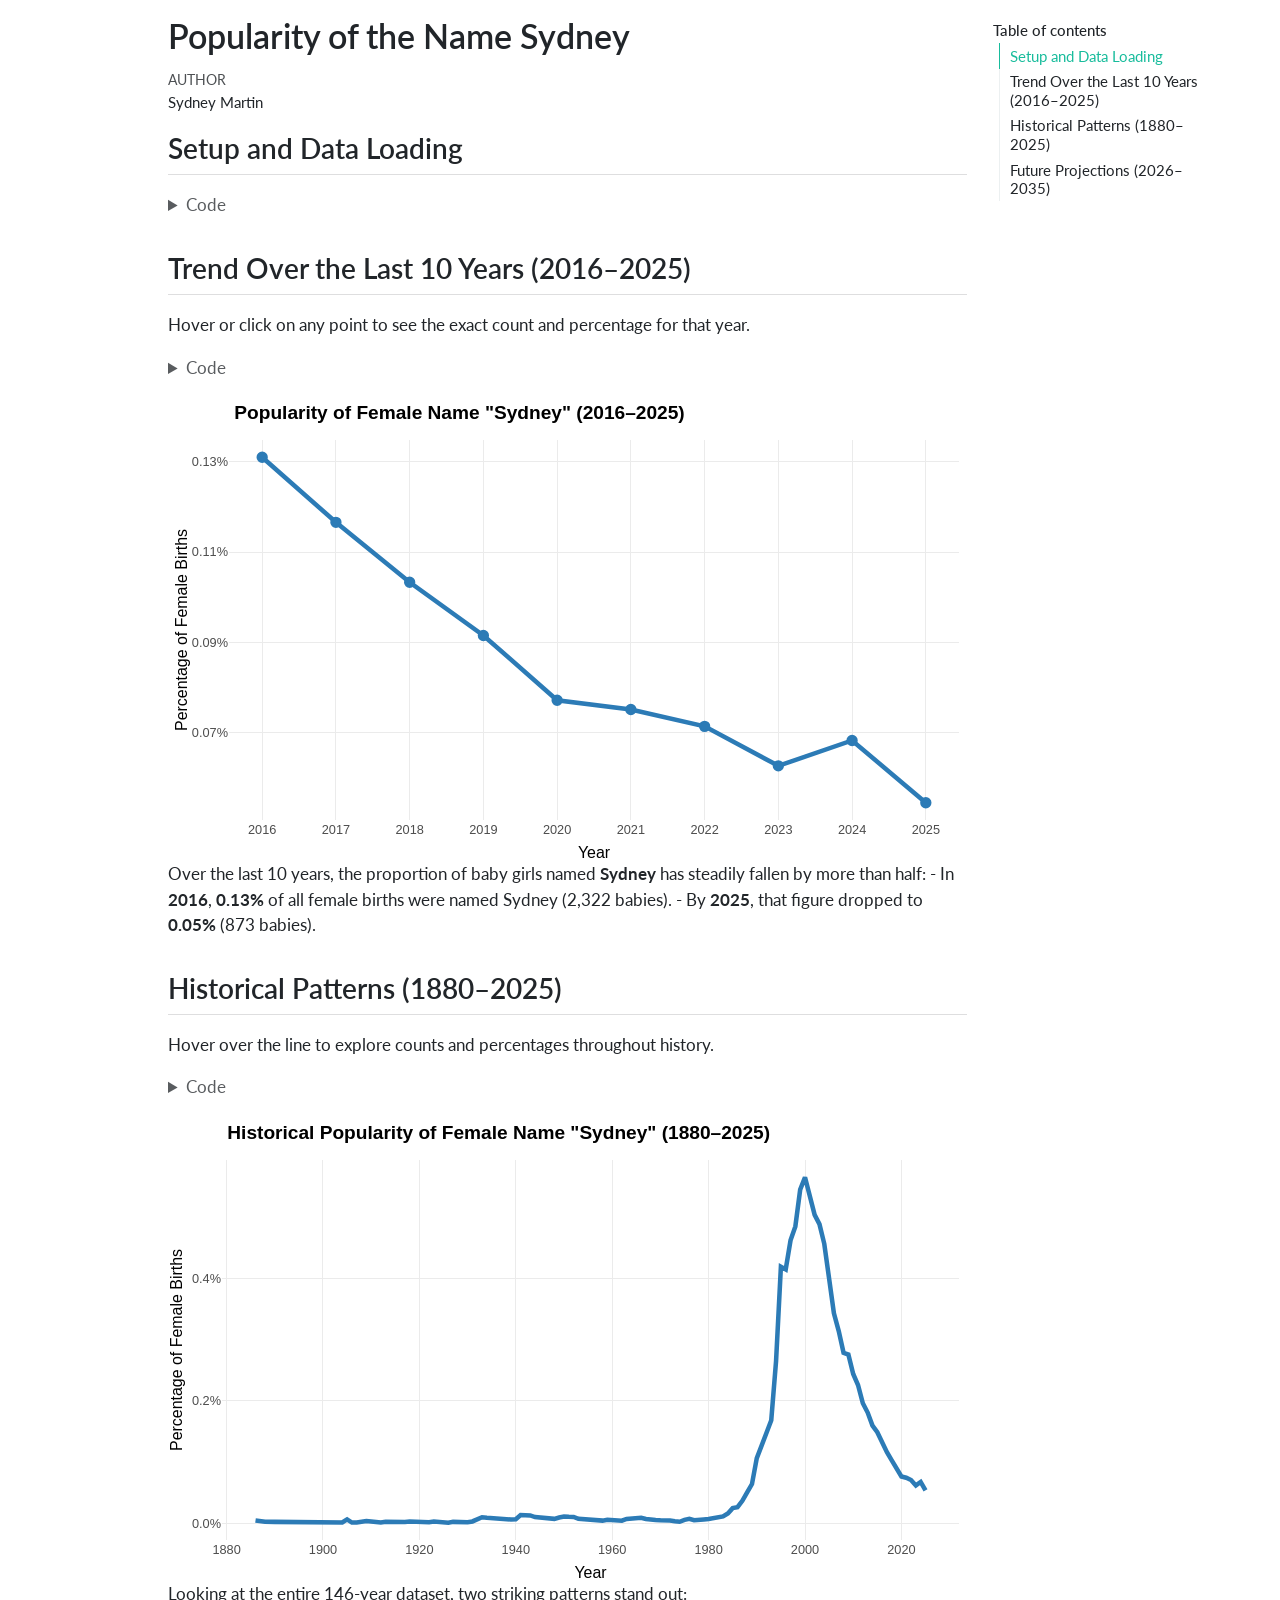
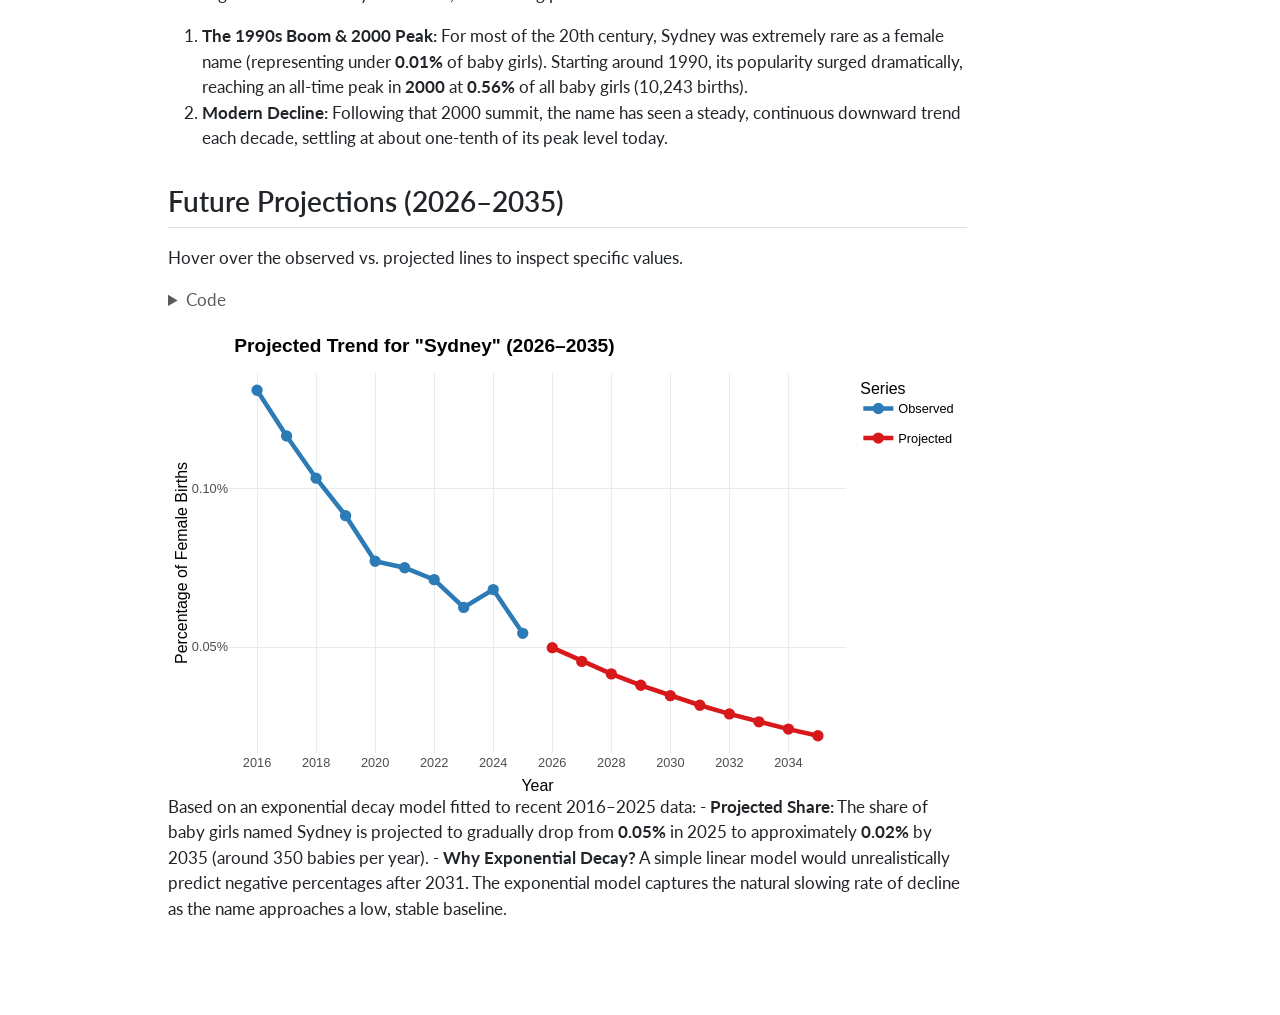
==== commit 259dbbf7: "Built site for gh-pages" ====
--- a/baby.html
+++ b/baby.html
@@ -191,8 +191,8 @@
 <span id="cb2-25"><a href="#cb2-25" aria-hidden="true" tabindex="-1"></a><span class="fu">ggplotly</span>(p_recent, <span class="at">tooltip =</span> <span class="st">"text"</span>)</span></code></pre></div><button title="Copy to Clipboard" class="code-copy-button"><i class="bi"></i></button></div>
 </details>
 <div class="cell-output-display">
-<div class="plotly html-widget html-fill-item" id="htmlwidget-5a434f5f884d75eb4f62" style="width:100%;height:464px;"></div>
-<script type="application/json" data-for="htmlwidget-5a434f5f884d75eb4f62">{"x":{"data":[{"x":[2016,2017,2018,2019,2020,2021,2022,2023,2024,2025],"y":[0.0013103674785076031,0.0011659689966932354,0.0010328768766085425,0.00091458001413279348,0.00077077774939083199,0.00075021589275386523,0.00071274794513365093,0.00062508491308016663,0.00068140156401409714,0.00054315804405864114],"text":["<b>Year:<\/b> 2016<br><b>Count:<\/b> 2,322 babies<br><b>Share:<\/b> 0.13%","<b>Year:<\/b> 2017<br><b>Count:<\/b> 2,013 babies<br><b>Share:<\/b> 0.12%","<b>Year:<\/b> 2018<br><b>Count:<\/b> 1,757 babies<br><b>Share:<\/b> 0.10%","<b>Year:<\/b> 2019<br><b>Count:<\/b> 1,535 babies<br><b>Share:<\/b> 0.09%","<b>Year:<\/b> 2020<br><b>Count:<\/b> 1,246 babies<br><b>Share:<\/b> 0.08%","<b>Year:<\/b> 2021<br><b>Count:<\/b> 1,231 babies<br><b>Share:<\/b> 0.08%","<b>Year:<\/b> 2022<br><b>Count:<\/b> 1,169 babies<br><b>Share:<\/b> 0.07%","<b>Year:<\/b> 2023<br><b>Count:<\/b> 1,003 babies<br><b>Share:<\/b> 0.06%","<b>Year:<\/b> 2024<br><b>Count:<\/b> 1,104 babies<br><b>Share:<\/b> 0.07%","<b>Year:<\/b> 2025<br><b>Count:<\/b> 873 babies<br><b>Share:<\/b> 0.05%"],"type":"scatter","mode":"lines+markers","line":{"width":4.5354330708661417,"color":"rgba(44,123,182,1)","dash":"solid"},"hoveron":"points","showlegend":false,"xaxis":"x","yaxis":"y","hoverinfo":"text","marker":{"autocolorscale":false,"color":"rgba(44,123,182,1)","opacity":1,"size":9.4488188976377963,"symbol":"circle","line":{"width":1.8897637795275593,"color":"rgba(44,123,182,1)"}},"frame":null}],"layout":{"margin":{"t":43.098381070983812,"r":7.9701120797011216,"b":40.647571606475722,"l":59.775840597758425},"paper_bgcolor":"rgba(255,255,255,1)","font":{"color":"rgba(0,0,0,1)","family":"","size":15.940224159402243},"title":{"text":"<b> Popularity of Female Name \"Sydney\" (2016–2025) <\/b>","font":{"color":"rgba(0,0,0,1)","family":"","size":19.128268991282692},"x":0,"xref":"paper"},"xaxis":{"domain":[0,1],"automargin":true,"type":"linear","autorange":false,"range":[2015.55,2025.45],"tickmode":"array","ticktext":["2016","2017","2018","2019","2020","2021","2022","2023","2024","2025"],"tickvals":[2016,2017,2018,2019,2020,2021,2022,2023,2024,2025],"categoryorder":"array","categoryarray":["2016","2017","2018","2019","2020","2021","2022","2023","2024","2025"],"nticks":null,"ticks":"","tickcolor":null,"ticklen":3.9850560398505608,"tickwidth":0,"showticklabels":true,"tickfont":{"color":"rgba(77,77,77,1)","family":"","size":12.7521793275218},"tickangle":-0,"showline":false,"linecolor":null,"linewidth":0,"showgrid":true,"gridcolor":"rgba(235,235,235,1)","gridwidth":0.72455564360919278,"zeroline":false,"anchor":"y","title":{"text":"Year","font":{"color":"rgba(0,0,0,1)","family":"","size":15.940224159402243}},"hoverformat":".2f"},"yaxis":{"domain":[0,1],"automargin":true,"type":"linear","autorange":false,"range":[0.00050479757233619306,0.0013487279502300512],"tickmode":"array","ticktext":["0.07%","0.09%","0.11%","0.13%"],"tickvals":[0.00069999999999999999,0.00089999999999999998,0.0011000000000000001,0.0012999999999999999],"categoryorder":"array","categoryarray":["0.07%","0.09%","0.11%","0.13%"],"nticks":null,"ticks":"","tickcolor":null,"ticklen":3.9850560398505608,"tickwidth":0,"showticklabels":true,"tickfont":{"color":"rgba(77,77,77,1)","family":"","size":12.7521793275218},"tickangle":-0,"showline":false,"linecolor":null,"linewidth":0,"showgrid":true,"gridcolor":"rgba(235,235,235,1)","gridwidth":0.72455564360919278,"zeroline":false,"anchor":"x","title":{"text":"Percentage of Female Births","font":{"color":"rgba(0,0,0,1)","family":"","size":15.940224159402243}},"hoverformat":".2f"},"shapes":[],"showlegend":false,"legend":{"bgcolor":null,"bordercolor":null,"borderwidth":0,"font":{"color":"rgba(0,0,0,1)","family":"","size":12.7521793275218}},"hovermode":"closest","barmode":"relative"},"config":{"doubleClick":"reset","modeBarButtonsToAdd":["hoverclosest","hovercompare"],"showSendToCloud":false},"source":"A","attrs":{"525c66166d99":{"x":{},"y":{},"text":{},"type":"scatter"},"525c79b6c1d9":{"x":{},"y":{},"text":{}}},"cur_data":"525c66166d99","visdat":{"525c66166d99":["function (y) ","x"],"525c79b6c1d9":["function (y) ","x"]},"highlight":{"on":"plotly_click","persistent":false,"dynamic":false,"selectize":false,"opacityDim":0.20000000000000001,"selected":{"opacity":1},"debounce":0},"shinyEvents":["plotly_hover","plotly_click","plotly_selected","plotly_relayout","plotly_brushed","plotly_brushing","plotly_clickannotation","plotly_doubleclick","plotly_deselect","plotly_afterplot","plotly_sunburstclick"],"base_url":"https://plot.ly"},"evals":[],"jsHooks":[]}</script>
+<div class="plotly html-widget html-fill-item" id="htmlwidget-f89fa46ce00bbd202db9" style="width:100%;height:464px;"></div>
+<script type="application/json" data-for="htmlwidget-f89fa46ce00bbd202db9">{"x":{"data":[{"x":[2016,2017,2018,2019,2020,2021,2022,2023,2024,2025],"y":[0.0013103674785076031,0.0011659689966932354,0.0010328768766085425,0.00091458001413279348,0.00077077774939083199,0.00075021589275386523,0.00071274794513365093,0.00062508491308016663,0.00068140156401409714,0.00054315804405864114],"text":["<b>Year:<\/b> 2016<br><b>Count:<\/b> 2,322 babies<br><b>Share:<\/b> 0.13%","<b>Year:<\/b> 2017<br><b>Count:<\/b> 2,013 babies<br><b>Share:<\/b> 0.12%","<b>Year:<\/b> 2018<br><b>Count:<\/b> 1,757 babies<br><b>Share:<\/b> 0.10%","<b>Year:<\/b> 2019<br><b>Count:<\/b> 1,535 babies<br><b>Share:<\/b> 0.09%","<b>Year:<\/b> 2020<br><b>Count:<\/b> 1,246 babies<br><b>Share:<\/b> 0.08%","<b>Year:<\/b> 2021<br><b>Count:<\/b> 1,231 babies<br><b>Share:<\/b> 0.08%","<b>Year:<\/b> 2022<br><b>Count:<\/b> 1,169 babies<br><b>Share:<\/b> 0.07%","<b>Year:<\/b> 2023<br><b>Count:<\/b> 1,003 babies<br><b>Share:<\/b> 0.06%","<b>Year:<\/b> 2024<br><b>Count:<\/b> 1,104 babies<br><b>Share:<\/b> 0.07%","<b>Year:<\/b> 2025<br><b>Count:<\/b> 873 babies<br><b>Share:<\/b> 0.05%"],"type":"scatter","mode":"lines+markers","line":{"width":4.5354330708661417,"color":"rgba(44,123,182,1)","dash":"solid"},"hoveron":"points","showlegend":false,"xaxis":"x","yaxis":"y","hoverinfo":"text","marker":{"autocolorscale":false,"color":"rgba(44,123,182,1)","opacity":1,"size":9.4488188976377963,"symbol":"circle","line":{"width":1.8897637795275593,"color":"rgba(44,123,182,1)"}},"frame":null}],"layout":{"margin":{"t":43.098381070983812,"r":7.9701120797011216,"b":40.647571606475722,"l":59.775840597758425},"paper_bgcolor":"rgba(255,255,255,1)","font":{"color":"rgba(0,0,0,1)","family":"","size":15.940224159402243},"title":{"text":"<b> Popularity of Female Name \"Sydney\" (2016–2025) <\/b>","font":{"color":"rgba(0,0,0,1)","family":"","size":19.128268991282692},"x":0,"xref":"paper"},"xaxis":{"domain":[0,1],"automargin":true,"type":"linear","autorange":false,"range":[2015.55,2025.45],"tickmode":"array","ticktext":["2016","2017","2018","2019","2020","2021","2022","2023","2024","2025"],"tickvals":[2016,2017,2018,2019,2020,2021,2022,2023,2024,2025],"categoryorder":"array","categoryarray":["2016","2017","2018","2019","2020","2021","2022","2023","2024","2025"],"nticks":null,"ticks":"","tickcolor":null,"ticklen":3.9850560398505608,"tickwidth":0,"showticklabels":true,"tickfont":{"color":"rgba(77,77,77,1)","family":"","size":12.7521793275218},"tickangle":-0,"showline":false,"linecolor":null,"linewidth":0,"showgrid":true,"gridcolor":"rgba(235,235,235,1)","gridwidth":0.72455564360919278,"zeroline":false,"anchor":"y","title":{"text":"Year","font":{"color":"rgba(0,0,0,1)","family":"","size":15.940224159402243}},"hoverformat":".2f"},"yaxis":{"domain":[0,1],"automargin":true,"type":"linear","autorange":false,"range":[0.00050479757233619306,0.0013487279502300512],"tickmode":"array","ticktext":["0.07%","0.09%","0.11%","0.13%"],"tickvals":[0.00069999999999999999,0.00089999999999999998,0.0011000000000000001,0.0012999999999999999],"categoryorder":"array","categoryarray":["0.07%","0.09%","0.11%","0.13%"],"nticks":null,"ticks":"","tickcolor":null,"ticklen":3.9850560398505608,"tickwidth":0,"showticklabels":true,"tickfont":{"color":"rgba(77,77,77,1)","family":"","size":12.7521793275218},"tickangle":-0,"showline":false,"linecolor":null,"linewidth":0,"showgrid":true,"gridcolor":"rgba(235,235,235,1)","gridwidth":0.72455564360919278,"zeroline":false,"anchor":"x","title":{"text":"Percentage of Female Births","font":{"color":"rgba(0,0,0,1)","family":"","size":15.940224159402243}},"hoverformat":".2f"},"shapes":[],"showlegend":false,"legend":{"bgcolor":null,"bordercolor":null,"borderwidth":0,"font":{"color":"rgba(0,0,0,1)","family":"","size":12.7521793275218}},"hovermode":"closest","barmode":"relative"},"config":{"doubleClick":"reset","modeBarButtonsToAdd":["hoverclosest","hovercompare"],"showSendToCloud":false},"source":"A","attrs":{"56f660ccca51":{"x":{},"y":{},"text":{},"type":"scatter"},"56f6546785d7":{"x":{},"y":{},"text":{}}},"cur_data":"56f660ccca51","visdat":{"56f660ccca51":["function (y) ","x"],"56f6546785d7":["function (y) ","x"]},"highlight":{"on":"plotly_click","persistent":false,"dynamic":false,"selectize":false,"opacityDim":0.20000000000000001,"selected":{"opacity":1},"debounce":0},"shinyEvents":["plotly_hover","plotly_click","plotly_selected","plotly_relayout","plotly_brushed","plotly_brushing","plotly_clickannotation","plotly_doubleclick","plotly_deselect","plotly_afterplot","plotly_sunburstclick"],"base_url":"https://plot.ly"},"evals":[],"jsHooks":[]}</script>
 </div>
 </div>
 <p>Over the last 10 years, the proportion of baby girls named <strong>Sydney</strong> has steadily fallen by more than half: - In <strong>2016</strong>, <strong>0.13%</strong> of all female births were named Sydney (2,322 babies). - By <strong>2025</strong>, that figure dropped to <strong>0.05%</strong> (873 babies).</p>
@@ -229,8 +229,8 @@
 <span id="cb3-24"><a href="#cb3-24" aria-hidden="true" tabindex="-1"></a><span class="fu">ggplotly</span>(p_history, <span class="at">tooltip =</span> <span class="st">"text"</span>)</span></code></pre></div><button title="Copy to Clipboard" class="code-copy-button"><i class="bi"></i></button></div>
 </details>
 <div class="cell-output-display">
-<div class="plotly html-widget html-fill-item" id="htmlwidget-a2c67b15024931ac0d80" style="width:100%;height:464px;"></div>
-<script type="application/json" data-for="htmlwidget-a2c67b15024931ac0d80">{"x":{"data":[{"x":[1886,1888,1890,1892,1896,1899,1901,1902,1903,1904,1905,1906,1907,1908,1909,1910,1911,1912,1913,1914,1915,1916,1917,1918,1919,1920,1921,1922,1923,1924,1925,1926,1927,1928,1929,1930,1931,1932,1933,1934,1935,1936,1937,1938,1939,1940,1941,1942,1943,1944,1945,1946,1947,1948,1949,1950,1951,1952,1953,1954,1955,1956,1957,1958,1959,1960,1961,1962,1963,1964,1965,1966,1967,1968,1969,1970,1971,1972,1973,1974,1975,1976,1977,1978,1979,1980,1981,1982,1983,1984,1985,1986,1987,1988,1989,1990,1991,1992,1993,1994,1995,1996,1997,1998,1999,2000,2001,2002,2003,2004,2005,2006,2007,2008,2009,2010,2011,2012,2013,2014,2015,2016,2017,2018,2019,2020,2021,2022,2023,2024,2025],"y":[5.5350681159320019e-05,3.3590487174032312e-05,3.151641217163838e-05,2.8256702725358977e-05,2.1015644045427417e-05,2.5748641759147206e-05,2.9246485199189455e-05,1.8934158357726839e-05,1.9086154903233195e-05,2.1789498914156639e-05,7.2012262659584323e-05,2.031852677135223e-05,2.1973606559435465e-05,3.2903395630429059e-05,4.6079233241558863e-05,3.7830735202507925e-05,2.8686927606147607e-05,2.1500791049937378e-05,3.3624424782161765e-05,3.0200333254112171e-05,2.7443152018799575e-05,3.734437450087807e-05,2.9594910415281332e-05,3.800865733554129e-05,3.5394565341464642e-05,2.5035696730922173e-05,1.94638046223292e-05,2.4979121617514693e-05,3.64731764655171e-05,2.6423844877617562e-05,2.053583750073929e-05,1.7715524113780905e-05,3.186767200785622e-05,2.4277779415564483e-05,2.9555035506344929e-05,2.5756554376971153e-05,3.8507487358273661e-05,6.7469554363593429e-05,0.00010615795510014564,9.8637745696569229e-05,8.9645300249767065e-05,9.3234267918761228e-05,8.5523663269842194e-05,7.8843198097613322e-05,7.0216266099586722e-05,7.4331367487284964e-05,0.00014154234806339441,0.00013844478385215578,0.00013617211582083477,0.00010925066850107329,0.0001009876902126097,9.6734879606441774e-05,7.728036300335183e-05,8.0687528417322968e-05,0.00010287121751008401,0.00011791805745761663,0.00011383456450505009,0.0001116303149107362,8.1326698917398119e-05,7.3638650507360003e-05,6.8532489258555179e-05,5.9769796628286154e-05,5.7216882794883346e-05,5.2196762905898184e-05,6.7211541407745734e-05,6.3305506936156889e-05,6.2918164275858998e-05,5.084910375912169e-05,8.0414753357575358e-05,8.9188882526631324e-05,9.4608772895889555e-05,9.8098484969361946e-05,7.7527596493087622e-05,6.0961150068672734e-05,6.2832836203094693e-05,5.8919631334718421e-05,6.2506648844258067e-05,5.5217966348593651e-05,4.3203683422609519e-05,3.338934566422311e-05,6.3792089918037454e-05,8.2588275604583713e-05,5.8050570526225162e-05,7.1808175556627599e-05,7.0393230289272571e-05,7.8298772455937364e-05,9.2322818124048299e-05,9.1535883542733968e-05,0.00012031540593879238,0.00016925829825925265,0.00025569086509517511,0.00027046767007840648,0.00037443231230070538,0.00051323690768586303,0.00064712034160143025,0.0010681853017070423,0.0012693285945065806,0.0014686015908404381,0.0016859472702026232,0.0026526624902772108,0.0041852710304182772,0.0041408847768434464,0.0046142091445444677,0.0048405471804788928,0.0054396633711480792,0.0056403066899554854,0.0053531442433289791,0.0050275978055320273,0.004877007571922316,0.0045571136827773995,0.003991683271621708,0.0034272928436589558,0.0031373903382733016,0.00278380359377198,0.0027548644232203334,0.0024386882276334035,0.0022591534371081017,0.0019624622314035976,0.0018105184454046341,0.0015982265563115954,0.0014901142682362538,0.0013103674785076031,0.0011659689966932354,0.0010328768766085425,0.00091458001413279348,0.00077077774939083199,0.00075021589275386523,0.00071274794513365093,0.00062508491308016663,0.00068140156401409714,0.00054315804405864114],"text":["<b>Year:<\/b> 1886<br><b>Count:<\/b> 8 babies<br><b>Share:<\/b> 0.01%","<b>Year:<\/b> 1888<br><b>Count:<\/b> 6 babies<br><b>Share:<\/b> 0.00%","<b>Year:<\/b> 1890<br><b>Count:<\/b> 6 babies<br><b>Share:<\/b> 0.00%","<b>Year:<\/b> 1892<br><b>Count:<\/b> 6 babies<br><b>Share:<\/b> 0.00%","<b>Year:<\/b> 1896<br><b>Count:<\/b> 5 babies<br><b>Share:<\/b> 0.00%","<b>Year:<\/b> 1899<br><b>Count:<\/b> 6 babies<br><b>Share:<\/b> 0.00%","<b>Year:<\/b> 1901<br><b>Count:<\/b> 7 babies<br><b>Share:<\/b> 0.00%","<b>Year:<\/b> 1902<br><b>Count:<\/b> 5 babies<br><b>Share:<\/b> 0.00%","<b>Year:<\/b> 1903<br><b>Count:<\/b> 5 babies<br><b>Share:<\/b> 0.00%","<b>Year:<\/b> 1904<br><b>Count:<\/b> 6 babies<br><b>Share:<\/b> 0.00%","<b>Year:<\/b> 1905<br><b>Count:<\/b> 21 babies<br><b>Share:<\/b> 0.01%","<b>Year:<\/b> 1906<br><b>Count:<\/b> 6 babies<br><b>Share:<\/b> 0.00%","<b>Year:<\/b> 1907<br><b>Count:<\/b> 7 babies<br><b>Share:<\/b> 0.00%","<b>Year:<\/b> 1908<br><b>Count:<\/b> 11 babies<br><b>Share:<\/b> 0.00%","<b>Year:<\/b> 1909<br><b>Count:<\/b> 16 babies<br><b>Share:<\/b> 0.00%","<b>Year:<\/b> 1910<br><b>Count:<\/b> 15 babies<br><b>Share:<\/b> 0.00%","<b>Year:<\/b> 1911<br><b>Count:<\/b> 12 babies<br><b>Share:<\/b> 0.00%","<b>Year:<\/b> 1912<br><b>Count:<\/b> 12 babies<br><b>Share:<\/b> 0.00%","<b>Year:<\/b> 1913<br><b>Count:<\/b> 21 babies<br><b>Share:<\/b> 0.00%","<b>Year:<\/b> 1914<br><b>Count:<\/b> 23 babies<br><b>Share:<\/b> 0.00%","<b>Year:<\/b> 1915<br><b>Count:<\/b> 27 babies<br><b>Share:<\/b> 0.00%","<b>Year:<\/b> 1916<br><b>Count:<\/b> 39 babies<br><b>Share:<\/b> 0.00%","<b>Year:<\/b> 1917<br><b>Count:<\/b> 32 babies<br><b>Share:<\/b> 0.00%","<b>Year:<\/b> 1918<br><b>Count:<\/b> 44 babies<br><b>Share:<\/b> 0.00%","<b>Year:<\/b> 1919<br><b>Count:<\/b> 40 babies<br><b>Share:<\/b> 0.00%","<b>Year:<\/b> 1920<br><b>Count:<\/b> 30 babies<br><b>Share:<\/b> 0.00%","<b>Year:<\/b> 1921<br><b>Count:<\/b> 24 babies<br><b>Share:<\/b> 0.00%","<b>Year:<\/b> 1922<br><b>Count:<\/b> 30 babies<br><b>Share:<\/b> 0.00%","<b>Year:<\/b> 1923<br><b>Count:<\/b> 44 babies<br><b>Share:<\/b> 0.00%","<b>Year:<\/b> 1924<br><b>Count:<\/b> 33 babies<br><b>Share:<\/b> 0.00%","<b>Year:<\/b> 1925<br><b>Count:<\/b> 25 babies<br><b>Share:<\/b> 0.00%","<b>Year:<\/b> 1926<br><b>Count:<\/b> 21 babies<br><b>Share:<\/b> 0.00%","<b>Year:<\/b> 1927<br><b>Count:<\/b> 38 babies<br><b>Share:<\/b> 0.00%","<b>Year:<\/b> 1928<br><b>Count:<\/b> 28 babies<br><b>Share:<\/b> 0.00%","<b>Year:<\/b> 1929<br><b>Count:<\/b> 33 babies<br><b>Share:<\/b> 0.00%","<b>Year:<\/b> 1930<br><b>Count:<\/b> 29 babies<br><b>Share:<\/b> 0.00%","<b>Year:<\/b> 1931<br><b>Count:<\/b> 41 babies<br><b>Share:<\/b> 0.00%","<b>Year:<\/b> 1932<br><b>Count:<\/b> 72 babies<br><b>Share:<\/b> 0.01%","<b>Year:<\/b> 1933<br><b>Count:<\/b> 107 babies<br><b>Share:<\/b> 0.01%","<b>Year:<\/b> 1934<br><b>Count:<\/b> 103 babies<br><b>Share:<\/b> 0.01%","<b>Year:<\/b> 1935<br><b>Count:<\/b> 94 babies<br><b>Share:<\/b> 0.01%","<b>Year:<\/b> 1936<br><b>Count:<\/b> 97 babies<br><b>Share:<\/b> 0.01%","<b>Year:<\/b> 1937<br><b>Count:<\/b> 91 babies<br><b>Share:<\/b> 0.01%","<b>Year:<\/b> 1938<br><b>Count:<\/b> 87 babies<br><b>Share:<\/b> 0.01%","<b>Year:<\/b> 1939<br><b>Count:<\/b> 77 babies<br><b>Share:<\/b> 0.01%","<b>Year:<\/b> 1940<br><b>Count:<\/b> 85 babies<br><b>Share:<\/b> 0.01%","<b>Year:<\/b> 1941<br><b>Count:<\/b> 171 babies<br><b>Share:<\/b> 0.01%","<b>Year:<\/b> 1942<br><b>Count:<\/b> 187 babies<br><b>Share:<\/b> 0.01%","<b>Year:<\/b> 1943<br><b>Count:<\/b> 190 babies<br><b>Share:<\/b> 0.01%","<b>Year:<\/b> 1944<br><b>Count:<\/b> 145 babies<br><b>Share:<\/b> 0.01%","<b>Year:<\/b> 1945<br><b>Count:<\/b> 132 babies<br><b>Share:<\/b> 0.01%","<b>Year:<\/b> 1946<br><b>Count:<\/b> 152 babies<br><b>Share:<\/b> 0.01%","<b>Year:<\/b> 1947<br><b>Count:<\/b> 137 babies<br><b>Share:<\/b> 0.01%","<b>Year:<\/b> 1948<br><b>Count:<\/b> 137 babies<br><b>Share:<\/b> 0.01%","<b>Year:<\/b> 1949<br><b>Count:<\/b> 176 babies<br><b>Share:<\/b> 0.01%","<b>Year:<\/b> 1950<br><b>Count:<\/b> 202 babies<br><b>Share:<\/b> 0.01%","<b>Year:<\/b> 1951<br><b>Count:<\/b> 205 babies<br><b>Share:<\/b> 0.01%","<b>Year:<\/b> 1952<br><b>Count:<\/b> 207 babies<br><b>Share:<\/b> 0.01%","<b>Year:<\/b> 1953<br><b>Count:<\/b> 153 babies<br><b>Share:<\/b> 0.01%","<b>Year:<\/b> 1954<br><b>Count:<\/b> 143 babies<br><b>Share:<\/b> 0.01%","<b>Year:<\/b> 1955<br><b>Count:<\/b> 134 babies<br><b>Share:<\/b> 0.01%","<b>Year:<\/b> 1956<br><b>Count:<\/b> 120 babies<br><b>Share:<\/b> 0.01%","<b>Year:<\/b> 1957<br><b>Count:<\/b> 117 babies<br><b>Share:<\/b> 0.01%","<b>Year:<\/b> 1958<br><b>Count:<\/b> 105 babies<br><b>Share:<\/b> 0.01%","<b>Year:<\/b> 1959<br><b>Count:<\/b> 136 babies<br><b>Share:<\/b> 0.01%","<b>Year:<\/b> 1960<br><b>Count:<\/b> 128 babies<br><b>Share:<\/b> 0.01%","<b>Year:<\/b> 1961<br><b>Count:<\/b> 127 babies<br><b>Share:<\/b> 0.01%","<b>Year:<\/b> 1962<br><b>Count:<\/b> 100 babies<br><b>Share:<\/b> 0.01%","<b>Year:<\/b> 1963<br><b>Count:<\/b> 155 babies<br><b>Share:<\/b> 0.01%","<b>Year:<\/b> 1964<br><b>Count:<\/b> 169 babies<br><b>Share:<\/b> 0.01%","<b>Year:<\/b> 1965<br><b>Count:<\/b> 167 babies<br><b>Share:<\/b> 0.01%","<b>Year:<\/b> 1966<br><b>Count:<\/b> 166 babies<br><b>Share:<\/b> 0.01%","<b>Year:<\/b> 1967<br><b>Count:<\/b> 128 babies<br><b>Share:<\/b> 0.01%","<b>Year:<\/b> 1968<br><b>Count:<\/b> 100 babies<br><b>Share:<\/b> 0.01%","<b>Year:<\/b> 1969<br><b>Count:<\/b> 106 babies<br><b>Share:<\/b> 0.01%","<b>Year:<\/b> 1970<br><b>Count:<\/b> 103 babies<br><b>Share:<\/b> 0.01%","<b>Year:<\/b> 1971<br><b>Count:<\/b> 104 babies<br><b>Share:<\/b> 0.01%","<b>Year:<\/b> 1972<br><b>Count:<\/b> 84 babies<br><b>Share:<\/b> 0.01%","<b>Year:<\/b> 1973<br><b>Count:<\/b> 63 babies<br><b>Share:<\/b> 0.00%","<b>Year:<\/b> 1974<br><b>Count:<\/b> 49 babies<br><b>Share:<\/b> 0.00%","<b>Year:<\/b> 1975<br><b>Count:<\/b> 93 babies<br><b>Share:<\/b> 0.01%","<b>Year:<\/b> 1976<br><b>Count:<\/b> 121 babies<br><b>Share:<\/b> 0.01%","<b>Year:<\/b> 1977<br><b>Count:<\/b> 89 babies<br><b>Share:<\/b> 0.01%","<b>Year:<\/b> 1978<br><b>Count:<\/b> 110 babies<br><b>Share:<\/b> 0.01%","<b>Year:<\/b> 1979<br><b>Count:<\/b> 113 babies<br><b>Share:<\/b> 0.01%","<b>Year:<\/b> 1980<br><b>Count:<\/b> 130 babies<br><b>Share:<\/b> 0.01%","<b>Year:<\/b> 1981<br><b>Count:<\/b> 154 babies<br><b>Share:<\/b> 0.01%","<b>Year:<\/b> 1982<br><b>Count:<\/b> 155 babies<br><b>Share:<\/b> 0.01%","<b>Year:<\/b> 1983<br><b>Count:<\/b> 201 babies<br><b>Share:<\/b> 0.01%","<b>Year:<\/b> 1984<br><b>Count:<\/b> 285 babies<br><b>Share:<\/b> 0.02%","<b>Year:<\/b> 1985<br><b>Count:<\/b> 440 babies<br><b>Share:<\/b> 0.03%","<b>Year:<\/b> 1986<br><b>Count:<\/b> 464 babies<br><b>Share:<\/b> 0.03%","<b>Year:<\/b> 1987<br><b>Count:<\/b> 651 babies<br><b>Share:<\/b> 0.04%","<b>Year:<\/b> 1988<br><b>Count:<\/b> 914 babies<br><b>Share:<\/b> 0.05%","<b>Year:<\/b> 1989<br><b>Count:<\/b> 1,193 babies<br><b>Share:<\/b> 0.06%","<b>Year:<\/b> 1990<br><b>Count:<\/b> 2,028 babies<br><b>Share:<\/b> 0.11%","<b>Year:<\/b> 1991<br><b>Count:<\/b> 2,380 babies<br><b>Share:<\/b> 0.13%","<b>Year:<\/b> 1992<br><b>Count:<\/b> 2,708 babies<br><b>Share:<\/b> 0.15%","<b>Year:<\/b> 1993<br><b>Count:<\/b> 3,050 babies<br><b>Share:<\/b> 0.17%","<b>Year:<\/b> 1994<br><b>Count:<\/b> 4,737 babies<br><b>Share:<\/b> 0.27%","<b>Year:<\/b> 1995<br><b>Count:<\/b> 7,360 babies<br><b>Share:<\/b> 0.42%","<b>Year:<\/b> 1996<br><b>Count:<\/b> 7,259 babies<br><b>Share:<\/b> 0.41%","<b>Year:<\/b> 1997<br><b>Count:<\/b> 8,032 babies<br><b>Share:<\/b> 0.46%","<b>Year:<\/b> 1998<br><b>Count:<\/b> 8,553 babies<br><b>Share:<\/b> 0.48%","<b>Year:<\/b> 1999<br><b>Count:<\/b> 9,649 babies<br><b>Share:<\/b> 0.54%","<b>Year:<\/b> 2000<br><b>Count:<\/b> 10,243 babies<br><b>Share:<\/b> 0.56%","<b>Year:<\/b> 2001<br><b>Count:<\/b> 9,639 babies<br><b>Share:<\/b> 0.54%","<b>Year:<\/b> 2002<br><b>Count:<\/b> 9,034 babies<br><b>Share:<\/b> 0.50%","<b>Year:<\/b> 2003<br><b>Count:<\/b> 8,911 babies<br><b>Share:<\/b> 0.49%","<b>Year:<\/b> 2004<br><b>Count:<\/b> 8,368 babies<br><b>Share:<\/b> 0.46%","<b>Year:<\/b> 2005<br><b>Count:<\/b> 7,376 babies<br><b>Share:<\/b> 0.40%","<b>Year:<\/b> 2006<br><b>Count:<\/b> 6,516 babies<br><b>Share:<\/b> 0.34%","<b>Year:<\/b> 2007<br><b>Count:<\/b> 6,032 babies<br><b>Share:<\/b> 0.31%","<b>Year:<\/b> 2008<br><b>Count:<\/b> 5,264 babies<br><b>Share:<\/b> 0.28%","<b>Year:<\/b> 2009<br><b>Count:<\/b> 5,061 babies<br><b>Share:<\/b> 0.28%","<b>Year:<\/b> 2010<br><b>Count:<\/b> 4,335 babies<br><b>Share:<\/b> 0.24%","<b>Year:<\/b> 2011<br><b>Count:<\/b> 3,974 babies<br><b>Share:<\/b> 0.23%","<b>Year:<\/b> 2012<br><b>Count:<\/b> 3,456 babies<br><b>Share:<\/b> 0.20%","<b>Year:<\/b> 2013<br><b>Count:<\/b> 3,177 babies<br><b>Share:<\/b> 0.18%","<b>Year:<\/b> 2014<br><b>Count:<\/b> 2,855 babies<br><b>Share:<\/b> 0.16%","<b>Year:<\/b> 2015<br><b>Count:<\/b> 2,660 babies<br><b>Share:<\/b> 0.15%","<b>Year:<\/b> 2016<br><b>Count:<\/b> 2,322 babies<br><b>Share:<\/b> 0.13%","<b>Year:<\/b> 2017<br><b>Count:<\/b> 2,013 babies<br><b>Share:<\/b> 0.12%","<b>Year:<\/b> 2018<br><b>Count:<\/b> 1,757 babies<br><b>Share:<\/b> 0.10%","<b>Year:<\/b> 2019<br><b>Count:<\/b> 1,535 babies<br><b>Share:<\/b> 0.09%","<b>Year:<\/b> 2020<br><b>Count:<\/b> 1,246 babies<br><b>Share:<\/b> 0.08%","<b>Year:<\/b> 2021<br><b>Count:<\/b> 1,231 babies<br><b>Share:<\/b> 0.08%","<b>Year:<\/b> 2022<br><b>Count:<\/b> 1,169 babies<br><b>Share:<\/b> 0.07%","<b>Year:<\/b> 2023<br><b>Count:<\/b> 1,003 babies<br><b>Share:<\/b> 0.06%","<b>Year:<\/b> 2024<br><b>Count:<\/b> 1,104 babies<br><b>Share:<\/b> 0.07%","<b>Year:<\/b> 2025<br><b>Count:<\/b> 873 babies<br><b>Share:<\/b> 0.05%"],"type":"scatter","mode":"lines","line":{"width":4.5354330708661417,"color":"rgba(44,123,182,1)","dash":"solid"},"hoveron":"points","showlegend":false,"xaxis":"x","yaxis":"y","hoverinfo":"text","frame":null}],"layout":{"margin":{"t":43.098381070983812,"r":7.9701120797011216,"b":40.647571606475722,"l":53.399750933997524},"paper_bgcolor":"rgba(255,255,255,1)","font":{"color":"rgba(0,0,0,1)","family":"","size":15.940224159402243},"title":{"text":"<b> Historical Popularity of Female Name \"Sydney\" (1880–2025) <\/b>","font":{"color":"rgba(0,0,0,1)","family":"","size":19.128268991282692},"x":0,"xref":"paper"},"xaxis":{"domain":[0,1],"automargin":true,"type":"linear","autorange":false,"range":[1879.05,2031.95],"tickmode":"array","ticktext":["1880","1900","1920","1940","1960","1980","2000","2020"],"tickvals":[1880,1900,1920,1940,1960,1980,2000,2020],"categoryorder":"array","categoryarray":["1880","1900","1920","1940","1960","1980","2000","2020"],"nticks":null,"ticks":"","tickcolor":null,"ticklen":3.9850560398505608,"tickwidth":0,"showticklabels":true,"tickfont":{"color":"rgba(77,77,77,1)","family":"","size":12.7521793275218},"tickangle":-0,"showline":false,"linecolor":null,"linewidth":0,"showgrid":true,"gridcolor":"rgba(235,235,235,1)","gridwidth":0.72455564360919278,"zeroline":false,"anchor":"y","title":{"text":"Year","font":{"color":"rgba(0,0,0,1)","family":"","size":15.940224159402243}},"hoverformat":".2f"},"yaxis":{"domain":[0,1],"automargin":true,"type":"linear","autorange":false,"range":[-0.00026341403417830429,0.0059214362482475705],"tickmode":"array","ticktext":["0.0%","0.2%","0.4%"],"tickvals":[0,0.002,0.0040000000000000001],"categoryorder":"array","categoryarray":["0.0%","0.2%","0.4%"],"nticks":null,"ticks":"","tickcolor":null,"ticklen":3.9850560398505608,"tickwidth":0,"showticklabels":true,"tickfont":{"color":"rgba(77,77,77,1)","family":"","size":12.7521793275218},"tickangle":-0,"showline":false,"linecolor":null,"linewidth":0,"showgrid":true,"gridcolor":"rgba(235,235,235,1)","gridwidth":0.72455564360919278,"zeroline":false,"anchor":"x","title":{"text":"Percentage of Female Births","font":{"color":"rgba(0,0,0,1)","family":"","size":15.940224159402243}},"hoverformat":".2f"},"shapes":[],"showlegend":false,"legend":{"bgcolor":null,"bordercolor":null,"borderwidth":0,"font":{"color":"rgba(0,0,0,1)","family":"","size":12.7521793275218}},"hovermode":"closest","barmode":"relative"},"config":{"doubleClick":"reset","modeBarButtonsToAdd":["hoverclosest","hovercompare"],"showSendToCloud":false},"source":"A","attrs":{"525c63181dd":{"x":{},"y":{},"text":{},"type":"scatter"}},"cur_data":"525c63181dd","visdat":{"525c63181dd":["function (y) ","x"]},"highlight":{"on":"plotly_click","persistent":false,"dynamic":false,"selectize":false,"opacityDim":0.20000000000000001,"selected":{"opacity":1},"debounce":0},"shinyEvents":["plotly_hover","plotly_click","plotly_selected","plotly_relayout","plotly_brushed","plotly_brushing","plotly_clickannotation","plotly_doubleclick","plotly_deselect","plotly_afterplot","plotly_sunburstclick"],"base_url":"https://plot.ly"},"evals":[],"jsHooks":[]}</script>
+<div class="plotly html-widget html-fill-item" id="htmlwidget-579a2c9a2631e3d8dfda" style="width:100%;height:464px;"></div>
+<script type="application/json" data-for="htmlwidget-579a2c9a2631e3d8dfda">{"x":{"data":[{"x":[1886,1888,1890,1892,1896,1899,1901,1902,1903,1904,1905,1906,1907,1908,1909,1910,1911,1912,1913,1914,1915,1916,1917,1918,1919,1920,1921,1922,1923,1924,1925,1926,1927,1928,1929,1930,1931,1932,1933,1934,1935,1936,1937,1938,1939,1940,1941,1942,1943,1944,1945,1946,1947,1948,1949,1950,1951,1952,1953,1954,1955,1956,1957,1958,1959,1960,1961,1962,1963,1964,1965,1966,1967,1968,1969,1970,1971,1972,1973,1974,1975,1976,1977,1978,1979,1980,1981,1982,1983,1984,1985,1986,1987,1988,1989,1990,1991,1992,1993,1994,1995,1996,1997,1998,1999,2000,2001,2002,2003,2004,2005,2006,2007,2008,2009,2010,2011,2012,2013,2014,2015,2016,2017,2018,2019,2020,2021,2022,2023,2024,2025],"y":[5.5350681159320019e-05,3.3590487174032312e-05,3.151641217163838e-05,2.8256702725358977e-05,2.1015644045427417e-05,2.5748641759147206e-05,2.9246485199189455e-05,1.8934158357726839e-05,1.9086154903233195e-05,2.1789498914156639e-05,7.2012262659584323e-05,2.031852677135223e-05,2.1973606559435465e-05,3.2903395630429059e-05,4.6079233241558863e-05,3.7830735202507925e-05,2.8686927606147607e-05,2.1500791049937378e-05,3.3624424782161765e-05,3.0200333254112171e-05,2.7443152018799575e-05,3.734437450087807e-05,2.9594910415281332e-05,3.800865733554129e-05,3.5394565341464642e-05,2.5035696730922173e-05,1.94638046223292e-05,2.4979121617514693e-05,3.64731764655171e-05,2.6423844877617562e-05,2.053583750073929e-05,1.7715524113780905e-05,3.186767200785622e-05,2.4277779415564483e-05,2.9555035506344929e-05,2.5756554376971153e-05,3.8507487358273661e-05,6.7469554363593429e-05,0.00010615795510014564,9.8637745696569229e-05,8.9645300249767065e-05,9.3234267918761228e-05,8.5523663269842194e-05,7.8843198097613322e-05,7.0216266099586722e-05,7.4331367487284964e-05,0.00014154234806339441,0.00013844478385215578,0.00013617211582083477,0.00010925066850107329,0.0001009876902126097,9.6734879606441774e-05,7.728036300335183e-05,8.0687528417322968e-05,0.00010287121751008401,0.00011791805745761663,0.00011383456450505009,0.0001116303149107362,8.1326698917398119e-05,7.3638650507360003e-05,6.8532489258555179e-05,5.9769796628286154e-05,5.7216882794883346e-05,5.2196762905898184e-05,6.7211541407745734e-05,6.3305506936156889e-05,6.2918164275858998e-05,5.084910375912169e-05,8.0414753357575358e-05,8.9188882526631324e-05,9.4608772895889555e-05,9.8098484969361946e-05,7.7527596493087622e-05,6.0961150068672734e-05,6.2832836203094693e-05,5.8919631334718421e-05,6.2506648844258067e-05,5.5217966348593651e-05,4.3203683422609519e-05,3.338934566422311e-05,6.3792089918037454e-05,8.2588275604583713e-05,5.8050570526225162e-05,7.1808175556627599e-05,7.0393230289272571e-05,7.8298772455937364e-05,9.2322818124048299e-05,9.1535883542733968e-05,0.00012031540593879238,0.00016925829825925265,0.00025569086509517511,0.00027046767007840648,0.00037443231230070538,0.00051323690768586303,0.00064712034160143025,0.0010681853017070423,0.0012693285945065806,0.0014686015908404381,0.0016859472702026232,0.0026526624902772108,0.0041852710304182772,0.0041408847768434464,0.0046142091445444677,0.0048405471804788928,0.0054396633711480792,0.0056403066899554854,0.0053531442433289791,0.0050275978055320273,0.004877007571922316,0.0045571136827773995,0.003991683271621708,0.0034272928436589558,0.0031373903382733016,0.00278380359377198,0.0027548644232203334,0.0024386882276334035,0.0022591534371081017,0.0019624622314035976,0.0018105184454046341,0.0015982265563115954,0.0014901142682362538,0.0013103674785076031,0.0011659689966932354,0.0010328768766085425,0.00091458001413279348,0.00077077774939083199,0.00075021589275386523,0.00071274794513365093,0.00062508491308016663,0.00068140156401409714,0.00054315804405864114],"text":["<b>Year:<\/b> 1886<br><b>Count:<\/b> 8 babies<br><b>Share:<\/b> 0.01%","<b>Year:<\/b> 1888<br><b>Count:<\/b> 6 babies<br><b>Share:<\/b> 0.00%","<b>Year:<\/b> 1890<br><b>Count:<\/b> 6 babies<br><b>Share:<\/b> 0.00%","<b>Year:<\/b> 1892<br><b>Count:<\/b> 6 babies<br><b>Share:<\/b> 0.00%","<b>Year:<\/b> 1896<br><b>Count:<\/b> 5 babies<br><b>Share:<\/b> 0.00%","<b>Year:<\/b> 1899<br><b>Count:<\/b> 6 babies<br><b>Share:<\/b> 0.00%","<b>Year:<\/b> 1901<br><b>Count:<\/b> 7 babies<br><b>Share:<\/b> 0.00%","<b>Year:<\/b> 1902<br><b>Count:<\/b> 5 babies<br><b>Share:<\/b> 0.00%","<b>Year:<\/b> 1903<br><b>Count:<\/b> 5 babies<br><b>Share:<\/b> 0.00%","<b>Year:<\/b> 1904<br><b>Count:<\/b> 6 babies<br><b>Share:<\/b> 0.00%","<b>Year:<\/b> 1905<br><b>Count:<\/b> 21 babies<br><b>Share:<\/b> 0.01%","<b>Year:<\/b> 1906<br><b>Count:<\/b> 6 babies<br><b>Share:<\/b> 0.00%","<b>Year:<\/b> 1907<br><b>Count:<\/b> 7 babies<br><b>Share:<\/b> 0.00%","<b>Year:<\/b> 1908<br><b>Count:<\/b> 11 babies<br><b>Share:<\/b> 0.00%","<b>Year:<\/b> 1909<br><b>Count:<\/b> 16 babies<br><b>Share:<\/b> 0.00%","<b>Year:<\/b> 1910<br><b>Count:<\/b> 15 babies<br><b>Share:<\/b> 0.00%","<b>Year:<\/b> 1911<br><b>Count:<\/b> 12 babies<br><b>Share:<\/b> 0.00%","<b>Year:<\/b> 1912<br><b>Count:<\/b> 12 babies<br><b>Share:<\/b> 0.00%","<b>Year:<\/b> 1913<br><b>Count:<\/b> 21 babies<br><b>Share:<\/b> 0.00%","<b>Year:<\/b> 1914<br><b>Count:<\/b> 23 babies<br><b>Share:<\/b> 0.00%","<b>Year:<\/b> 1915<br><b>Count:<\/b> 27 babies<br><b>Share:<\/b> 0.00%","<b>Year:<\/b> 1916<br><b>Count:<\/b> 39 babies<br><b>Share:<\/b> 0.00%","<b>Year:<\/b> 1917<br><b>Count:<\/b> 32 babies<br><b>Share:<\/b> 0.00%","<b>Year:<\/b> 1918<br><b>Count:<\/b> 44 babies<br><b>Share:<\/b> 0.00%","<b>Year:<\/b> 1919<br><b>Count:<\/b> 40 babies<br><b>Share:<\/b> 0.00%","<b>Year:<\/b> 1920<br><b>Count:<\/b> 30 babies<br><b>Share:<\/b> 0.00%","<b>Year:<\/b> 1921<br><b>Count:<\/b> 24 babies<br><b>Share:<\/b> 0.00%","<b>Year:<\/b> 1922<br><b>Count:<\/b> 30 babies<br><b>Share:<\/b> 0.00%","<b>Year:<\/b> 1923<br><b>Count:<\/b> 44 babies<br><b>Share:<\/b> 0.00%","<b>Year:<\/b> 1924<br><b>Count:<\/b> 33 babies<br><b>Share:<\/b> 0.00%","<b>Year:<\/b> 1925<br><b>Count:<\/b> 25 babies<br><b>Share:<\/b> 0.00%","<b>Year:<\/b> 1926<br><b>Count:<\/b> 21 babies<br><b>Share:<\/b> 0.00%","<b>Year:<\/b> 1927<br><b>Count:<\/b> 38 babies<br><b>Share:<\/b> 0.00%","<b>Year:<\/b> 1928<br><b>Count:<\/b> 28 babies<br><b>Share:<\/b> 0.00%","<b>Year:<\/b> 1929<br><b>Count:<\/b> 33 babies<br><b>Share:<\/b> 0.00%","<b>Year:<\/b> 1930<br><b>Count:<\/b> 29 babies<br><b>Share:<\/b> 0.00%","<b>Year:<\/b> 1931<br><b>Count:<\/b> 41 babies<br><b>Share:<\/b> 0.00%","<b>Year:<\/b> 1932<br><b>Count:<\/b> 72 babies<br><b>Share:<\/b> 0.01%","<b>Year:<\/b> 1933<br><b>Count:<\/b> 107 babies<br><b>Share:<\/b> 0.01%","<b>Year:<\/b> 1934<br><b>Count:<\/b> 103 babies<br><b>Share:<\/b> 0.01%","<b>Year:<\/b> 1935<br><b>Count:<\/b> 94 babies<br><b>Share:<\/b> 0.01%","<b>Year:<\/b> 1936<br><b>Count:<\/b> 97 babies<br><b>Share:<\/b> 0.01%","<b>Year:<\/b> 1937<br><b>Count:<\/b> 91 babies<br><b>Share:<\/b> 0.01%","<b>Year:<\/b> 1938<br><b>Count:<\/b> 87 babies<br><b>Share:<\/b> 0.01%","<b>Year:<\/b> 1939<br><b>Count:<\/b> 77 babies<br><b>Share:<\/b> 0.01%","<b>Year:<\/b> 1940<br><b>Count:<\/b> 85 babies<br><b>Share:<\/b> 0.01%","<b>Year:<\/b> 1941<br><b>Count:<\/b> 171 babies<br><b>Share:<\/b> 0.01%","<b>Year:<\/b> 1942<br><b>Count:<\/b> 187 babies<br><b>Share:<\/b> 0.01%","<b>Year:<\/b> 1943<br><b>Count:<\/b> 190 babies<br><b>Share:<\/b> 0.01%","<b>Year:<\/b> 1944<br><b>Count:<\/b> 145 babies<br><b>Share:<\/b> 0.01%","<b>Year:<\/b> 1945<br><b>Count:<\/b> 132 babies<br><b>Share:<\/b> 0.01%","<b>Year:<\/b> 1946<br><b>Count:<\/b> 152 babies<br><b>Share:<\/b> 0.01%","<b>Year:<\/b> 1947<br><b>Count:<\/b> 137 babies<br><b>Share:<\/b> 0.01%","<b>Year:<\/b> 1948<br><b>Count:<\/b> 137 babies<br><b>Share:<\/b> 0.01%","<b>Year:<\/b> 1949<br><b>Count:<\/b> 176 babies<br><b>Share:<\/b> 0.01%","<b>Year:<\/b> 1950<br><b>Count:<\/b> 202 babies<br><b>Share:<\/b> 0.01%","<b>Year:<\/b> 1951<br><b>Count:<\/b> 205 babies<br><b>Share:<\/b> 0.01%","<b>Year:<\/b> 1952<br><b>Count:<\/b> 207 babies<br><b>Share:<\/b> 0.01%","<b>Year:<\/b> 1953<br><b>Count:<\/b> 153 babies<br><b>Share:<\/b> 0.01%","<b>Year:<\/b> 1954<br><b>Count:<\/b> 143 babies<br><b>Share:<\/b> 0.01%","<b>Year:<\/b> 1955<br><b>Count:<\/b> 134 babies<br><b>Share:<\/b> 0.01%","<b>Year:<\/b> 1956<br><b>Count:<\/b> 120 babies<br><b>Share:<\/b> 0.01%","<b>Year:<\/b> 1957<br><b>Count:<\/b> 117 babies<br><b>Share:<\/b> 0.01%","<b>Year:<\/b> 1958<br><b>Count:<\/b> 105 babies<br><b>Share:<\/b> 0.01%","<b>Year:<\/b> 1959<br><b>Count:<\/b> 136 babies<br><b>Share:<\/b> 0.01%","<b>Year:<\/b> 1960<br><b>Count:<\/b> 128 babies<br><b>Share:<\/b> 0.01%","<b>Year:<\/b> 1961<br><b>Count:<\/b> 127 babies<br><b>Share:<\/b> 0.01%","<b>Year:<\/b> 1962<br><b>Count:<\/b> 100 babies<br><b>Share:<\/b> 0.01%","<b>Year:<\/b> 1963<br><b>Count:<\/b> 155 babies<br><b>Share:<\/b> 0.01%","<b>Year:<\/b> 1964<br><b>Count:<\/b> 169 babies<br><b>Share:<\/b> 0.01%","<b>Year:<\/b> 1965<br><b>Count:<\/b> 167 babies<br><b>Share:<\/b> 0.01%","<b>Year:<\/b> 1966<br><b>Count:<\/b> 166 babies<br><b>Share:<\/b> 0.01%","<b>Year:<\/b> 1967<br><b>Count:<\/b> 128 babies<br><b>Share:<\/b> 0.01%","<b>Year:<\/b> 1968<br><b>Count:<\/b> 100 babies<br><b>Share:<\/b> 0.01%","<b>Year:<\/b> 1969<br><b>Count:<\/b> 106 babies<br><b>Share:<\/b> 0.01%","<b>Year:<\/b> 1970<br><b>Count:<\/b> 103 babies<br><b>Share:<\/b> 0.01%","<b>Year:<\/b> 1971<br><b>Count:<\/b> 104 babies<br><b>Share:<\/b> 0.01%","<b>Year:<\/b> 1972<br><b>Count:<\/b> 84 babies<br><b>Share:<\/b> 0.01%","<b>Year:<\/b> 1973<br><b>Count:<\/b> 63 babies<br><b>Share:<\/b> 0.00%","<b>Year:<\/b> 1974<br><b>Count:<\/b> 49 babies<br><b>Share:<\/b> 0.00%","<b>Year:<\/b> 1975<br><b>Count:<\/b> 93 babies<br><b>Share:<\/b> 0.01%","<b>Year:<\/b> 1976<br><b>Count:<\/b> 121 babies<br><b>Share:<\/b> 0.01%","<b>Year:<\/b> 1977<br><b>Count:<\/b> 89 babies<br><b>Share:<\/b> 0.01%","<b>Year:<\/b> 1978<br><b>Count:<\/b> 110 babies<br><b>Share:<\/b> 0.01%","<b>Year:<\/b> 1979<br><b>Count:<\/b> 113 babies<br><b>Share:<\/b> 0.01%","<b>Year:<\/b> 1980<br><b>Count:<\/b> 130 babies<br><b>Share:<\/b> 0.01%","<b>Year:<\/b> 1981<br><b>Count:<\/b> 154 babies<br><b>Share:<\/b> 0.01%","<b>Year:<\/b> 1982<br><b>Count:<\/b> 155 babies<br><b>Share:<\/b> 0.01%","<b>Year:<\/b> 1983<br><b>Count:<\/b> 201 babies<br><b>Share:<\/b> 0.01%","<b>Year:<\/b> 1984<br><b>Count:<\/b> 285 babies<br><b>Share:<\/b> 0.02%","<b>Year:<\/b> 1985<br><b>Count:<\/b> 440 babies<br><b>Share:<\/b> 0.03%","<b>Year:<\/b> 1986<br><b>Count:<\/b> 464 babies<br><b>Share:<\/b> 0.03%","<b>Year:<\/b> 1987<br><b>Count:<\/b> 651 babies<br><b>Share:<\/b> 0.04%","<b>Year:<\/b> 1988<br><b>Count:<\/b> 914 babies<br><b>Share:<\/b> 0.05%","<b>Year:<\/b> 1989<br><b>Count:<\/b> 1,193 babies<br><b>Share:<\/b> 0.06%","<b>Year:<\/b> 1990<br><b>Count:<\/b> 2,028 babies<br><b>Share:<\/b> 0.11%","<b>Year:<\/b> 1991<br><b>Count:<\/b> 2,380 babies<br><b>Share:<\/b> 0.13%","<b>Year:<\/b> 1992<br><b>Count:<\/b> 2,708 babies<br><b>Share:<\/b> 0.15%","<b>Year:<\/b> 1993<br><b>Count:<\/b> 3,050 babies<br><b>Share:<\/b> 0.17%","<b>Year:<\/b> 1994<br><b>Count:<\/b> 4,737 babies<br><b>Share:<\/b> 0.27%","<b>Year:<\/b> 1995<br><b>Count:<\/b> 7,360 babies<br><b>Share:<\/b> 0.42%","<b>Year:<\/b> 1996<br><b>Count:<\/b> 7,259 babies<br><b>Share:<\/b> 0.41%","<b>Year:<\/b> 1997<br><b>Count:<\/b> 8,032 babies<br><b>Share:<\/b> 0.46%","<b>Year:<\/b> 1998<br><b>Count:<\/b> 8,553 babies<br><b>Share:<\/b> 0.48%","<b>Year:<\/b> 1999<br><b>Count:<\/b> 9,649 babies<br><b>Share:<\/b> 0.54%","<b>Year:<\/b> 2000<br><b>Count:<\/b> 10,243 babies<br><b>Share:<\/b> 0.56%","<b>Year:<\/b> 2001<br><b>Count:<\/b> 9,639 babies<br><b>Share:<\/b> 0.54%","<b>Year:<\/b> 2002<br><b>Count:<\/b> 9,034 babies<br><b>Share:<\/b> 0.50%","<b>Year:<\/b> 2003<br><b>Count:<\/b> 8,911 babies<br><b>Share:<\/b> 0.49%","<b>Year:<\/b> 2004<br><b>Count:<\/b> 8,368 babies<br><b>Share:<\/b> 0.46%","<b>Year:<\/b> 2005<br><b>Count:<\/b> 7,376 babies<br><b>Share:<\/b> 0.40%","<b>Year:<\/b> 2006<br><b>Count:<\/b> 6,516 babies<br><b>Share:<\/b> 0.34%","<b>Year:<\/b> 2007<br><b>Count:<\/b> 6,032 babies<br><b>Share:<\/b> 0.31%","<b>Year:<\/b> 2008<br><b>Count:<\/b> 5,264 babies<br><b>Share:<\/b> 0.28%","<b>Year:<\/b> 2009<br><b>Count:<\/b> 5,061 babies<br><b>Share:<\/b> 0.28%","<b>Year:<\/b> 2010<br><b>Count:<\/b> 4,335 babies<br><b>Share:<\/b> 0.24%","<b>Year:<\/b> 2011<br><b>Count:<\/b> 3,974 babies<br><b>Share:<\/b> 0.23%","<b>Year:<\/b> 2012<br><b>Count:<\/b> 3,456 babies<br><b>Share:<\/b> 0.20%","<b>Year:<\/b> 2013<br><b>Count:<\/b> 3,177 babies<br><b>Share:<\/b> 0.18%","<b>Year:<\/b> 2014<br><b>Count:<\/b> 2,855 babies<br><b>Share:<\/b> 0.16%","<b>Year:<\/b> 2015<br><b>Count:<\/b> 2,660 babies<br><b>Share:<\/b> 0.15%","<b>Year:<\/b> 2016<br><b>Count:<\/b> 2,322 babies<br><b>Share:<\/b> 0.13%","<b>Year:<\/b> 2017<br><b>Count:<\/b> 2,013 babies<br><b>Share:<\/b> 0.12%","<b>Year:<\/b> 2018<br><b>Count:<\/b> 1,757 babies<br><b>Share:<\/b> 0.10%","<b>Year:<\/b> 2019<br><b>Count:<\/b> 1,535 babies<br><b>Share:<\/b> 0.09%","<b>Year:<\/b> 2020<br><b>Count:<\/b> 1,246 babies<br><b>Share:<\/b> 0.08%","<b>Year:<\/b> 2021<br><b>Count:<\/b> 1,231 babies<br><b>Share:<\/b> 0.08%","<b>Year:<\/b> 2022<br><b>Count:<\/b> 1,169 babies<br><b>Share:<\/b> 0.07%","<b>Year:<\/b> 2023<br><b>Count:<\/b> 1,003 babies<br><b>Share:<\/b> 0.06%","<b>Year:<\/b> 2024<br><b>Count:<\/b> 1,104 babies<br><b>Share:<\/b> 0.07%","<b>Year:<\/b> 2025<br><b>Count:<\/b> 873 babies<br><b>Share:<\/b> 0.05%"],"type":"scatter","mode":"lines","line":{"width":4.5354330708661417,"color":"rgba(44,123,182,1)","dash":"solid"},"hoveron":"points","showlegend":false,"xaxis":"x","yaxis":"y","hoverinfo":"text","frame":null}],"layout":{"margin":{"t":43.098381070983812,"r":7.9701120797011216,"b":40.647571606475722,"l":53.399750933997524},"paper_bgcolor":"rgba(255,255,255,1)","font":{"color":"rgba(0,0,0,1)","family":"","size":15.940224159402243},"title":{"text":"<b> Historical Popularity of Female Name \"Sydney\" (1880–2025) <\/b>","font":{"color":"rgba(0,0,0,1)","family":"","size":19.128268991282692},"x":0,"xref":"paper"},"xaxis":{"domain":[0,1],"automargin":true,"type":"linear","autorange":false,"range":[1879.05,2031.95],"tickmode":"array","ticktext":["1880","1900","1920","1940","1960","1980","2000","2020"],"tickvals":[1880,1900,1920,1940,1960,1980,2000,2020],"categoryorder":"array","categoryarray":["1880","1900","1920","1940","1960","1980","2000","2020"],"nticks":null,"ticks":"","tickcolor":null,"ticklen":3.9850560398505608,"tickwidth":0,"showticklabels":true,"tickfont":{"color":"rgba(77,77,77,1)","family":"","size":12.7521793275218},"tickangle":-0,"showline":false,"linecolor":null,"linewidth":0,"showgrid":true,"gridcolor":"rgba(235,235,235,1)","gridwidth":0.72455564360919278,"zeroline":false,"anchor":"y","title":{"text":"Year","font":{"color":"rgba(0,0,0,1)","family":"","size":15.940224159402243}},"hoverformat":".2f"},"yaxis":{"domain":[0,1],"automargin":true,"type":"linear","autorange":false,"range":[-0.00026341403417830429,0.0059214362482475705],"tickmode":"array","ticktext":["0.0%","0.2%","0.4%"],"tickvals":[0,0.002,0.0040000000000000001],"categoryorder":"array","categoryarray":["0.0%","0.2%","0.4%"],"nticks":null,"ticks":"","tickcolor":null,"ticklen":3.9850560398505608,"tickwidth":0,"showticklabels":true,"tickfont":{"color":"rgba(77,77,77,1)","family":"","size":12.7521793275218},"tickangle":-0,"showline":false,"linecolor":null,"linewidth":0,"showgrid":true,"gridcolor":"rgba(235,235,235,1)","gridwidth":0.72455564360919278,"zeroline":false,"anchor":"x","title":{"text":"Percentage of Female Births","font":{"color":"rgba(0,0,0,1)","family":"","size":15.940224159402243}},"hoverformat":".2f"},"shapes":[],"showlegend":false,"legend":{"bgcolor":null,"bordercolor":null,"borderwidth":0,"font":{"color":"rgba(0,0,0,1)","family":"","size":12.7521793275218}},"hovermode":"closest","barmode":"relative"},"config":{"doubleClick":"reset","modeBarButtonsToAdd":["hoverclosest","hovercompare"],"showSendToCloud":false},"source":"A","attrs":{"56f635302ded":{"x":{},"y":{},"text":{},"type":"scatter"}},"cur_data":"56f635302ded","visdat":{"56f635302ded":["function (y) ","x"]},"highlight":{"on":"plotly_click","persistent":false,"dynamic":false,"selectize":false,"opacityDim":0.20000000000000001,"selected":{"opacity":1},"debounce":0},"shinyEvents":["plotly_hover","plotly_click","plotly_selected","plotly_relayout","plotly_brushed","plotly_brushing","plotly_clickannotation","plotly_doubleclick","plotly_deselect","plotly_afterplot","plotly_sunburstclick"],"base_url":"https://plot.ly"},"evals":[],"jsHooks":[]}</script>
 </div>
 </div>
 <p>Looking at the entire 146-year dataset, two striking patterns stand out:</p>
@@ -292,8 +292,8 @@
 <span id="cb4-45"><a href="#cb4-45" aria-hidden="true" tabindex="-1"></a><span class="fu">ggplotly</span>(p_proj, <span class="at">tooltip =</span> <span class="st">"text"</span>)</span></code></pre></div><button title="Copy to Clipboard" class="code-copy-button"><i class="bi"></i></button></div>
 </details>
 <div class="cell-output-display">
-<div class="plotly html-widget html-fill-item" id="htmlwidget-6b890bcaa762820e9ac6" style="width:100%;height:464px;"></div>
-<script type="application/json" data-for="htmlwidget-6b890bcaa762820e9ac6">{"x":{"data":[{"x":[2016,2017,2018,2019,2020,2021,2022,2023,2024,2025],"y":[0.0013103674785076031,0.0011659689966932354,0.0010328768766085425,0.00091458001413279348,0.00077077774939083199,0.00075021589275386523,0.00071274794513365093,0.00062508491308016663,0.00068140156401409714,0.00054315804405864114],"text":["<b>Year:<\/b> 2016<br><b>Count:<\/b> 2,322 babies<br><b>Share:<\/b> 0.13%","<b>Year:<\/b> 2017<br><b>Count:<\/b> 2,013 babies<br><b>Share:<\/b> 0.12%","<b>Year:<\/b> 2018<br><b>Count:<\/b> 1,757 babies<br><b>Share:<\/b> 0.10%","<b>Year:<\/b> 2019<br><b>Count:<\/b> 1,535 babies<br><b>Share:<\/b> 0.09%","<b>Year:<\/b> 2020<br><b>Count:<\/b> 1,246 babies<br><b>Share:<\/b> 0.08%","<b>Year:<\/b> 2021<br><b>Count:<\/b> 1,231 babies<br><b>Share:<\/b> 0.08%","<b>Year:<\/b> 2022<br><b>Count:<\/b> 1,169 babies<br><b>Share:<\/b> 0.07%","<b>Year:<\/b> 2023<br><b>Count:<\/b> 1,003 babies<br><b>Share:<\/b> 0.06%","<b>Year:<\/b> 2024<br><b>Count:<\/b> 1,104 babies<br><b>Share:<\/b> 0.07%","<b>Year:<\/b> 2025<br><b>Count:<\/b> 873 babies<br><b>Share:<\/b> 0.05%"],"type":"scatter","mode":"lines+markers","line":{"width":4.5354330708661417,"color":"rgba(44,123,182,1)","dash":"solid"},"hoveron":"points","name":"Observed","legendgroup":"Observed","showlegend":true,"xaxis":"x","yaxis":"y","hoverinfo":"text","marker":{"autocolorscale":false,"color":"rgba(44,123,182,1)","opacity":1,"size":9.4488188976377963,"symbol":"circle","line":{"width":1.8897637795275593,"color":"rgba(44,123,182,1)"}},"frame":null},{"x":[2026,2027,2028,2029,2030,2031,2032,2033,2034,2035],"y":[0.00049787744064854031,0.00045468889317092835,0.00041524675089455679,0.00037922603062941001,0.00034632993996249774,0.00031628743183940414,0.00028885097127438156,0.00026379449578798914,0.00024091155276724941,0.00022001359840112991],"text":["<b>Year:<\/b> 2026 (Projected)<br><b>Est. Count:<\/b> ~800 babies<br><b>Share:<\/b> 0.05%","<b>Year:<\/b> 2027 (Projected)<br><b>Est. Count:<\/b> ~731 babies<br><b>Share:<\/b> 0.05%","<b>Year:<\/b> 2028 (Projected)<br><b>Est. Count:<\/b> ~667 babies<br><b>Share:<\/b> 0.04%","<b>Year:<\/b> 2029 (Projected)<br><b>Est. Count:<\/b> ~609 babies<br><b>Share:<\/b> 0.04%","<b>Year:<\/b> 2030 (Projected)<br><b>Est. Count:<\/b> ~557 babies<br><b>Share:<\/b> 0.03%","<b>Year:<\/b> 2031 (Projected)<br><b>Est. Count:<\/b> ~508 babies<br><b>Share:<\/b> 0.03%","<b>Year:<\/b> 2032 (Projected)<br><b>Est. Count:<\/b> ~464 babies<br><b>Share:<\/b> 0.03%","<b>Year:<\/b> 2033 (Projected)<br><b>Est. Count:<\/b> ~424 babies<br><b>Share:<\/b> 0.03%","<b>Year:<\/b> 2034 (Projected)<br><b>Est. Count:<\/b> ~387 babies<br><b>Share:<\/b> 0.02%","<b>Year:<\/b> 2035 (Projected)<br><b>Est. Count:<\/b> ~354 babies<br><b>Share:<\/b> 0.02%"],"type":"scatter","mode":"lines+markers","line":{"width":4.5354330708661417,"color":"rgba(215,25,28,1)","dash":"solid"},"hoveron":"points","name":"Projected","legendgroup":"Projected","showlegend":true,"xaxis":"x","yaxis":"y","hoverinfo":"text","marker":{"autocolorscale":false,"color":"rgba(215,25,28,1)","opacity":1,"size":9.4488188976377963,"symbol":"circle","line":{"width":1.8897637795275593,"color":"rgba(215,25,28,1)"}},"frame":null}],"layout":{"margin":{"t":43.098381070983812,"r":7.9701120797011216,"b":40.647571606475722,"l":59.775840597758425},"paper_bgcolor":"rgba(255,255,255,1)","font":{"color":"rgba(0,0,0,1)","family":"","size":15.940224159402243},"title":{"text":"<b> Projected Trend for \"Sydney\" (2026–2035) <\/b>","font":{"color":"rgba(0,0,0,1)","family":"","size":19.128268991282692},"x":0,"xref":"paper"},"xaxis":{"domain":[0,1],"automargin":true,"type":"linear","autorange":false,"range":[2015.05,2035.95],"tickmode":"array","ticktext":["2016","2018","2020","2022","2024","2026","2028","2030","2032","2034"],"tickvals":[2016,2018,2020,2022,2024,2026,2028,2030,2032,2034],"categoryorder":"array","categoryarray":["2016","2018","2020","2022","2024","2026","2028","2030","2032","2034"],"nticks":null,"ticks":"","tickcolor":null,"ticklen":3.9850560398505608,"tickwidth":0,"showticklabels":true,"tickfont":{"color":"rgba(77,77,77,1)","family":"","size":12.7521793275218},"tickangle":-0,"showline":false,"linecolor":null,"linewidth":0,"showgrid":true,"gridcolor":"rgba(235,235,235,1)","gridwidth":0.72455564360919278,"zeroline":false,"anchor":"y","title":{"text":"Year","font":{"color":"rgba(0,0,0,1)","family":"","size":15.940224159402243}},"hoverformat":".2f"},"yaxis":{"domain":[0,1],"automargin":true,"type":"linear","autorange":false,"range":[0.00016549590439580625,0.0013648851725129268],"tickmode":"array","ticktext":["0.05%","0.10%"],"tickvals":[0.00050000000000000001,0.0009999999999999998],"categoryorder":"array","categoryarray":["0.05%","0.10%"],"nticks":null,"ticks":"","tickcolor":null,"ticklen":3.9850560398505608,"tickwidth":0,"showticklabels":true,"tickfont":{"color":"rgba(77,77,77,1)","family":"","size":12.7521793275218},"tickangle":-0,"showline":false,"linecolor":null,"linewidth":0,"showgrid":true,"gridcolor":"rgba(235,235,235,1)","gridwidth":0.72455564360919278,"zeroline":false,"anchor":"x","title":{"text":"Percentage of Female Births","font":{"color":"rgba(0,0,0,1)","family":"","size":15.940224159402243}},"hoverformat":".2f"},"shapes":[],"showlegend":true,"legend":{"bgcolor":null,"bordercolor":null,"borderwidth":0,"font":{"color":"rgba(0,0,0,1)","family":"","size":12.7521793275218},"title":{"text":"Series","font":{"color":"rgba(0,0,0,1)","family":"","size":15.940224159402243}}},"hovermode":"closest","barmode":"relative"},"config":{"doubleClick":"reset","modeBarButtonsToAdd":["hoverclosest","hovercompare"],"showSendToCloud":false},"source":"A","attrs":{"525c4b682ca5":{"x":{},"y":{},"colour":{},"text":{},"type":"scatter"},"525c7e396fa0":{"x":{},"y":{},"colour":{},"text":{}}},"cur_data":"525c4b682ca5","visdat":{"525c4b682ca5":["function (y) ","x"],"525c7e396fa0":["function (y) ","x"]},"highlight":{"on":"plotly_click","persistent":false,"dynamic":false,"selectize":false,"opacityDim":0.20000000000000001,"selected":{"opacity":1},"debounce":0},"shinyEvents":["plotly_hover","plotly_click","plotly_selected","plotly_relayout","plotly_brushed","plotly_brushing","plotly_clickannotation","plotly_doubleclick","plotly_deselect","plotly_afterplot","plotly_sunburstclick"],"base_url":"https://plot.ly"},"evals":[],"jsHooks":[]}</script>
+<div class="plotly html-widget html-fill-item" id="htmlwidget-a2583598d603332a2bcc" style="width:100%;height:464px;"></div>
+<script type="application/json" data-for="htmlwidget-a2583598d603332a2bcc">{"x":{"data":[{"x":[2016,2017,2018,2019,2020,2021,2022,2023,2024,2025],"y":[0.0013103674785076031,0.0011659689966932354,0.0010328768766085425,0.00091458001413279348,0.00077077774939083199,0.00075021589275386523,0.00071274794513365093,0.00062508491308016663,0.00068140156401409714,0.00054315804405864114],"text":["<b>Year:<\/b> 2016<br><b>Count:<\/b> 2,322 babies<br><b>Share:<\/b> 0.13%","<b>Year:<\/b> 2017<br><b>Count:<\/b> 2,013 babies<br><b>Share:<\/b> 0.12%","<b>Year:<\/b> 2018<br><b>Count:<\/b> 1,757 babies<br><b>Share:<\/b> 0.10%","<b>Year:<\/b> 2019<br><b>Count:<\/b> 1,535 babies<br><b>Share:<\/b> 0.09%","<b>Year:<\/b> 2020<br><b>Count:<\/b> 1,246 babies<br><b>Share:<\/b> 0.08%","<b>Year:<\/b> 2021<br><b>Count:<\/b> 1,231 babies<br><b>Share:<\/b> 0.08%","<b>Year:<\/b> 2022<br><b>Count:<\/b> 1,169 babies<br><b>Share:<\/b> 0.07%","<b>Year:<\/b> 2023<br><b>Count:<\/b> 1,003 babies<br><b>Share:<\/b> 0.06%","<b>Year:<\/b> 2024<br><b>Count:<\/b> 1,104 babies<br><b>Share:<\/b> 0.07%","<b>Year:<\/b> 2025<br><b>Count:<\/b> 873 babies<br><b>Share:<\/b> 0.05%"],"type":"scatter","mode":"lines+markers","line":{"width":4.5354330708661417,"color":"rgba(44,123,182,1)","dash":"solid"},"hoveron":"points","name":"Observed","legendgroup":"Observed","showlegend":true,"xaxis":"x","yaxis":"y","hoverinfo":"text","marker":{"autocolorscale":false,"color":"rgba(44,123,182,1)","opacity":1,"size":9.4488188976377963,"symbol":"circle","line":{"width":1.8897637795275593,"color":"rgba(44,123,182,1)"}},"frame":null},{"x":[2026,2027,2028,2029,2030,2031,2032,2033,2034,2035],"y":[0.00049787744064854031,0.00045468889317092835,0.00041524675089455679,0.00037922603062941001,0.00034632993996249774,0.00031628743183940414,0.00028885097127438156,0.00026379449578798914,0.00024091155276724941,0.00022001359840112991],"text":["<b>Year:<\/b> 2026 (Projected)<br><b>Est. Count:<\/b> ~800 babies<br><b>Share:<\/b> 0.05%","<b>Year:<\/b> 2027 (Projected)<br><b>Est. Count:<\/b> ~731 babies<br><b>Share:<\/b> 0.05%","<b>Year:<\/b> 2028 (Projected)<br><b>Est. Count:<\/b> ~667 babies<br><b>Share:<\/b> 0.04%","<b>Year:<\/b> 2029 (Projected)<br><b>Est. Count:<\/b> ~609 babies<br><b>Share:<\/b> 0.04%","<b>Year:<\/b> 2030 (Projected)<br><b>Est. Count:<\/b> ~557 babies<br><b>Share:<\/b> 0.03%","<b>Year:<\/b> 2031 (Projected)<br><b>Est. Count:<\/b> ~508 babies<br><b>Share:<\/b> 0.03%","<b>Year:<\/b> 2032 (Projected)<br><b>Est. Count:<\/b> ~464 babies<br><b>Share:<\/b> 0.03%","<b>Year:<\/b> 2033 (Projected)<br><b>Est. Count:<\/b> ~424 babies<br><b>Share:<\/b> 0.03%","<b>Year:<\/b> 2034 (Projected)<br><b>Est. Count:<\/b> ~387 babies<br><b>Share:<\/b> 0.02%","<b>Year:<\/b> 2035 (Projected)<br><b>Est. Count:<\/b> ~354 babies<br><b>Share:<\/b> 0.02%"],"type":"scatter","mode":"lines+markers","line":{"width":4.5354330708661417,"color":"rgba(215,25,28,1)","dash":"solid"},"hoveron":"points","name":"Projected","legendgroup":"Projected","showlegend":true,"xaxis":"x","yaxis":"y","hoverinfo":"text","marker":{"autocolorscale":false,"color":"rgba(215,25,28,1)","opacity":1,"size":9.4488188976377963,"symbol":"circle","line":{"width":1.8897637795275593,"color":"rgba(215,25,28,1)"}},"frame":null}],"layout":{"margin":{"t":43.098381070983812,"r":7.9701120797011216,"b":40.647571606475722,"l":59.775840597758425},"paper_bgcolor":"rgba(255,255,255,1)","font":{"color":"rgba(0,0,0,1)","family":"","size":15.940224159402243},"title":{"text":"<b> Projected Trend for \"Sydney\" (2026–2035) <\/b>","font":{"color":"rgba(0,0,0,1)","family":"","size":19.128268991282692},"x":0,"xref":"paper"},"xaxis":{"domain":[0,1],"automargin":true,"type":"linear","autorange":false,"range":[2015.05,2035.95],"tickmode":"array","ticktext":["2016","2018","2020","2022","2024","2026","2028","2030","2032","2034"],"tickvals":[2016,2018,2020,2022,2024,2026,2028,2030,2032,2034],"categoryorder":"array","categoryarray":["2016","2018","2020","2022","2024","2026","2028","2030","2032","2034"],"nticks":null,"ticks":"","tickcolor":null,"ticklen":3.9850560398505608,"tickwidth":0,"showticklabels":true,"tickfont":{"color":"rgba(77,77,77,1)","family":"","size":12.7521793275218},"tickangle":-0,"showline":false,"linecolor":null,"linewidth":0,"showgrid":true,"gridcolor":"rgba(235,235,235,1)","gridwidth":0.72455564360919278,"zeroline":false,"anchor":"y","title":{"text":"Year","font":{"color":"rgba(0,0,0,1)","family":"","size":15.940224159402243}},"hoverformat":".2f"},"yaxis":{"domain":[0,1],"automargin":true,"type":"linear","autorange":false,"range":[0.00016549590439580625,0.0013648851725129268],"tickmode":"array","ticktext":["0.05%","0.10%"],"tickvals":[0.00050000000000000001,0.0009999999999999998],"categoryorder":"array","categoryarray":["0.05%","0.10%"],"nticks":null,"ticks":"","tickcolor":null,"ticklen":3.9850560398505608,"tickwidth":0,"showticklabels":true,"tickfont":{"color":"rgba(77,77,77,1)","family":"","size":12.7521793275218},"tickangle":-0,"showline":false,"linecolor":null,"linewidth":0,"showgrid":true,"gridcolor":"rgba(235,235,235,1)","gridwidth":0.72455564360919278,"zeroline":false,"anchor":"x","title":{"text":"Percentage of Female Births","font":{"color":"rgba(0,0,0,1)","family":"","size":15.940224159402243}},"hoverformat":".2f"},"shapes":[],"showlegend":true,"legend":{"bgcolor":null,"bordercolor":null,"borderwidth":0,"font":{"color":"rgba(0,0,0,1)","family":"","size":12.7521793275218},"title":{"text":"Series","font":{"color":"rgba(0,0,0,1)","family":"","size":15.940224159402243}}},"hovermode":"closest","barmode":"relative"},"config":{"doubleClick":"reset","modeBarButtonsToAdd":["hoverclosest","hovercompare"],"showSendToCloud":false},"source":"A","attrs":{"56f612835aa8":{"x":{},"y":{},"colour":{},"text":{},"type":"scatter"},"56f63227d20d":{"x":{},"y":{},"colour":{},"text":{}}},"cur_data":"56f612835aa8","visdat":{"56f612835aa8":["function (y) ","x"],"56f63227d20d":["function (y) ","x"]},"highlight":{"on":"plotly_click","persistent":false,"dynamic":false,"selectize":false,"opacityDim":0.20000000000000001,"selected":{"opacity":1},"debounce":0},"shinyEvents":["plotly_hover","plotly_click","plotly_selected","plotly_relayout","plotly_brushed","plotly_brushing","plotly_clickannotation","plotly_doubleclick","plotly_deselect","plotly_afterplot","plotly_sunburstclick"],"base_url":"https://plot.ly"},"evals":[],"jsHooks":[]}</script>
 </div>
 </div>
 <p>Based on an exponential decay model fitted to recent 2016–2025 data: - <strong>Projected Share:</strong> The share of baby girls named Sydney is projected to gradually drop from <strong>0.05%</strong> in 2025 to approximately <strong>0.02%</strong> by 2035 (around 350 babies per year). - <strong>Why Exponential Decay?</strong> A simple linear model would unrealistically predict negative percentages after 2031. The exponential model captures the natural slowing rate of decline as the name approaches a low, stable baseline.</p>
--- a/baby_files/libs/quarto-html/tippy.css
+++ b/baby_files/libs/quarto-html/tippy.css
@@ -0,0 +1 @@
+.tippy-box[data-animation=fade][data-state=hidden]{opacity:0}[data-tippy-root]{max-width:calc(100vw - 10px)}.tippy-box{position:relative;background-color:#333;color:#fff;border-radius:4px;font-size:14px;line-height:1.4;white-space:normal;outline:0;transition-property:transform,visibility,opacity}.tippy-box[data-placement^=top]>.tippy-arrow{bottom:0}.tippy-box[data-placement^=top]>.tippy-arrow:before{bottom:-7px;left:0;border-width:8px 8px 0;border-top-color:initial;transform-origin:center top}.tippy-box[data-placement^=bottom]>.tippy-arrow{top:0}.tippy-box[data-placement^=bottom]>.tippy-arrow:before{top:-7px;left:0;border-width:0 8px 8px;border-bottom-color:initial;transform-origin:center bottom}.tippy-box[data-placement^=left]>.tippy-arrow{right:0}.tippy-box[data-placement^=left]>.tippy-arrow:before{border-width:8px 0 8px 8px;border-left-color:initial;right:-7px;transform-origin:center left}.tippy-box[data-placement^=right]>.tippy-arrow{left:0}.tippy-box[data-placement^=right]>.tippy-arrow:before{left:-7px;border-width:8px 8px 8px 0;border-right-color:initial;transform-origin:center right}.tippy-box[data-inertia][data-state=visible]{transition-timing-function:cubic-bezier(.54,1.5,.38,1.11)}.tippy-arrow{width:16px;height:16px;color:#333}.tippy-arrow:before{content:"";position:absolute;border-color:transparent;border-style:solid}.tippy-content{position:relative;padding:5px 9px;z-index:1}
--- a/baby_files/libs/quarto-html/quarto-syntax-highlighting-64a204ab8560d761af7679ceaba22944.css
+++ b/baby_files/libs/quarto-html/quarto-syntax-highlighting-64a204ab8560d761af7679ceaba22944.css
@@ -0,0 +1,236 @@
+/* quarto syntax highlight colors */
+:root {
+  --quarto-hl-ot-color: #003B4F;
+  --quarto-hl-at-color: #657422;
+  --quarto-hl-ss-color: #20794D;
+  --quarto-hl-an-color: #5E5E5E;
+  --quarto-hl-fu-color: #4758AB;
+  --quarto-hl-st-color: #20794D;
+  --quarto-hl-cf-color: #003B4F;
+  --quarto-hl-op-color: #5E5E5E;
+  --quarto-hl-er-color: #AD0000;
+  --quarto-hl-bn-color: #AD0000;
+  --quarto-hl-al-color: #AD0000;
+  --quarto-hl-va-color: #111111;
+  --quarto-hl-bu-color: inherit;
+  --quarto-hl-ex-color: inherit;
+  --quarto-hl-pp-color: #AD0000;
+  --quarto-hl-in-color: #5E5E5E;
+  --quarto-hl-vs-color: #20794D;
+  --quarto-hl-wa-color: #5E5E5E;
+  --quarto-hl-do-color: #5E5E5E;
+  --quarto-hl-im-color: #00769E;
+  --quarto-hl-ch-color: #20794D;
+  --quarto-hl-dt-color: #AD0000;
+  --quarto-hl-fl-color: #AD0000;
+  --quarto-hl-co-color: #5E5E5E;
+  --quarto-hl-cv-color: #5E5E5E;
+  --quarto-hl-cn-color: #8f5902;
+  --quarto-hl-sc-color: #5E5E5E;
+  --quarto-hl-dv-color: #AD0000;
+  --quarto-hl-kw-color: #003B4F;
+}
+
+/* other quarto variables */
+:root {
+  --quarto-font-monospace: SFMono-Regular, Menlo, Monaco, Consolas, "Liberation Mono", "Courier New", monospace;
+}
+
+/* syntax highlight based on Pandoc's rules */
+pre > code.sourceCode > span {
+  color: #003B4F;
+}
+
+code.sourceCode > span {
+  color: #003B4F;
+}
+
+div.sourceCode,
+div.sourceCode pre.sourceCode {
+  color: #003B4F;
+}
+
+/* Normal */
+code span {
+  color: #003B4F;
+}
+
+/* Alert */
+code span.al {
+  color: #AD0000;
+  font-style: inherit;
+}
+
+/* Annotation */
+code span.an {
+  color: #5E5E5E;
+  font-style: inherit;
+}
+
+/* Attribute */
+code span.at {
+  color: #657422;
+  font-style: inherit;
+}
+
+/* BaseN */
+code span.bn {
+  color: #AD0000;
+  font-style: inherit;
+}
+
+/* BuiltIn */
+code span.bu {
+  font-style: inherit;
+}
+
+/* ControlFlow */
+code span.cf {
+  color: #003B4F;
+  font-weight: bold;
+  font-style: inherit;
+}
+
+/* Char */
+code span.ch {
+  color: #20794D;
+  font-style: inherit;
+}
+
+/* Constant */
+code span.cn {
+  color: #8f5902;
+  font-style: inherit;
+}
+
+/* Comment */
+code span.co {
+  color: #5E5E5E;
+  font-style: inherit;
+}
+
+/* CommentVar */
+code span.cv {
+  color: #5E5E5E;
+  font-style: italic;
+}
+
+/* Documentation */
+code span.do {
+  color: #5E5E5E;
+  font-style: italic;
+}
+
+/* DataType */
+code span.dt {
+  color: #AD0000;
+  font-style: inherit;
+}
+
+/* DecVal */
+code span.dv {
+  color: #AD0000;
+  font-style: inherit;
+}
+
+/* Error */
+code span.er {
+  color: #AD0000;
+  font-style: inherit;
+}
+
+/* Extension */
+code span.ex {
+  font-style: inherit;
+}
+
+/* Float */
+code span.fl {
+  color: #AD0000;
+  font-style: inherit;
+}
+
+/* Function */
+code span.fu {
+  color: #4758AB;
+  font-style: inherit;
+}
+
+/* Import */
+code span.im {
+  color: #00769E;
+  font-style: inherit;
+}
+
+/* Information */
+code span.in {
+  color: #5E5E5E;
+  font-style: inherit;
+}
+
+/* Keyword */
+code span.kw {
+  color: #003B4F;
+  font-weight: bold;
+  font-style: inherit;
+}
+
+/* Operator */
+code span.op {
+  color: #5E5E5E;
+  font-style: inherit;
+}
+
+/* Other */
+code span.ot {
+  color: #003B4F;
+  font-style: inherit;
+}
+
+/* Preprocessor */
+code span.pp {
+  color: #AD0000;
+  font-style: inherit;
+}
+
+/* SpecialChar */
+code span.sc {
+  color: #5E5E5E;
+  font-style: inherit;
+}
+
+/* SpecialString */
+code span.ss {
+  color: #20794D;
+  font-style: inherit;
+}
+
+/* String */
+code span.st {
+  color: #20794D;
+  font-style: inherit;
+}
+
+/* Variable */
+code span.va {
+  color: #111111;
+  font-style: inherit;
+}
+
+/* VerbatimString */
+code span.vs {
+  color: #20794D;
+  font-style: inherit;
+}
+
+/* Warning */
+code span.wa {
+  color: #5E5E5E;
+  font-style: italic;
+}
+
+.prevent-inlining {
+  content: "</";
+}
+
+/*# sourceMappingURL=9d8d5bb603a83b8298b89080a598c93b.css.map */
--- a/baby_files/libs/htmltools-fill-0.5.9/fill.css
+++ b/baby_files/libs/htmltools-fill-0.5.9/fill.css
@@ -0,0 +1,21 @@
+@layer htmltools {
+  .html-fill-container {
+    display: flex;
+    flex-direction: column;
+    /* Prevent the container from expanding vertically or horizontally beyond its
+    parent's constraints. */
+    min-height: 0;
+    min-width: 0;
+  }
+  .html-fill-container > .html-fill-item {
+    /* Fill items can grow and shrink freely within
+    available vertical space in fillable container */
+    flex: 1 1 auto;
+    min-height: 0;
+    min-width: 0;
+  }
+  .html-fill-container > :not(.html-fill-item) {
+    /* Prevent shrinking or growing of non-fill items */
+    flex: 0 0 auto;
+  }
+}
--- a/baby_files/libs/crosstalk-1.2.2/css/crosstalk.min.css
+++ b/baby_files/libs/crosstalk-1.2.2/css/crosstalk.min.css
@@ -0,0 +1 @@
+.container-fluid.crosstalk-bscols{margin-left:-30px;margin-right:-30px;white-space:normal}body>.container-fluid.crosstalk-bscols{margin-left:auto;margin-right:auto}.crosstalk-input-checkboxgroup .crosstalk-options-group .crosstalk-options-column{display:inline-block;padding-right:12px;vertical-align:top}@media only screen and (max-width: 480px){.crosstalk-input-checkboxgroup .crosstalk-options-group .crosstalk-options-column{display:block;padding-right:inherit}}.crosstalk-input{margin-bottom:15px}.crosstalk-input .control-label{margin-bottom:0;vertical-align:middle}.crosstalk-input input[type="checkbox"]{margin:4px 0 0;margin-top:1px;line-height:normal}.crosstalk-input .checkbox{position:relative;display:block;margin-top:10px;margin-bottom:10px}.crosstalk-input .checkbox>label{padding-left:20px;margin-bottom:0;font-weight:400;cursor:pointer}.crosstalk-input .checkbox input[type="checkbox"],.crosstalk-input .checkbox-inline input[type="checkbox"]{position:absolute;margin-top:2px;margin-left:-20px}.crosstalk-input .checkbox+.checkbox{margin-top:-5px}.crosstalk-input .checkbox-inline{position:relative;display:inline-block;padding-left:20px;margin-bottom:0;font-weight:400;vertical-align:middle;cursor:pointer}.crosstalk-input .checkbox-inline+.checkbox-inline{margin-top:0;margin-left:10px}
--- a/baby_files/libs/plotly-htmlwidgets-css-2.25.2/plotly-htmlwidgets.css
+++ b/baby_files/libs/plotly-htmlwidgets-css-2.25.2/plotly-htmlwidgets.css
@@ -0,0 +1,9 @@
+/*
+just here so that plotly works
+correctly with ioslides.
+see https://github.com/ropensci/plotly/issues/463
+*/
+
+slide:not(.current) .plotly.html-widget{
+  display: none;
+}
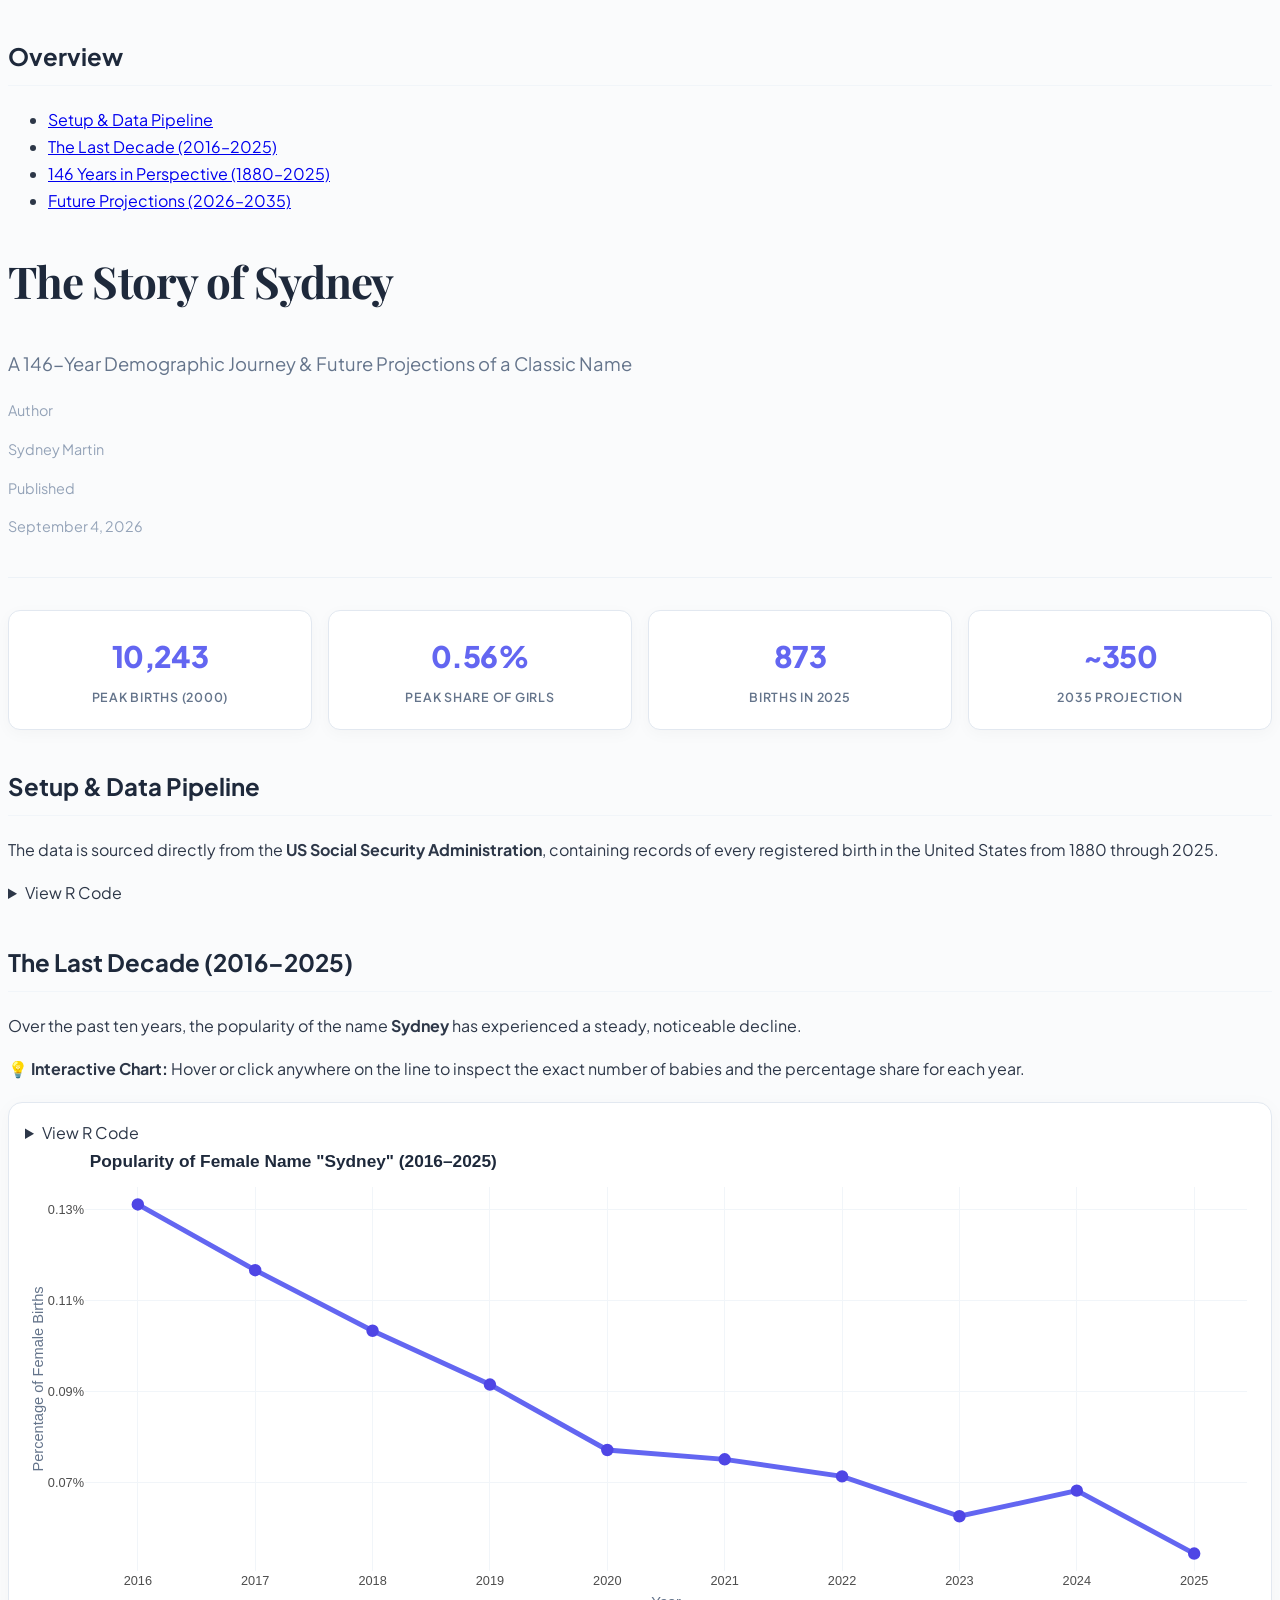
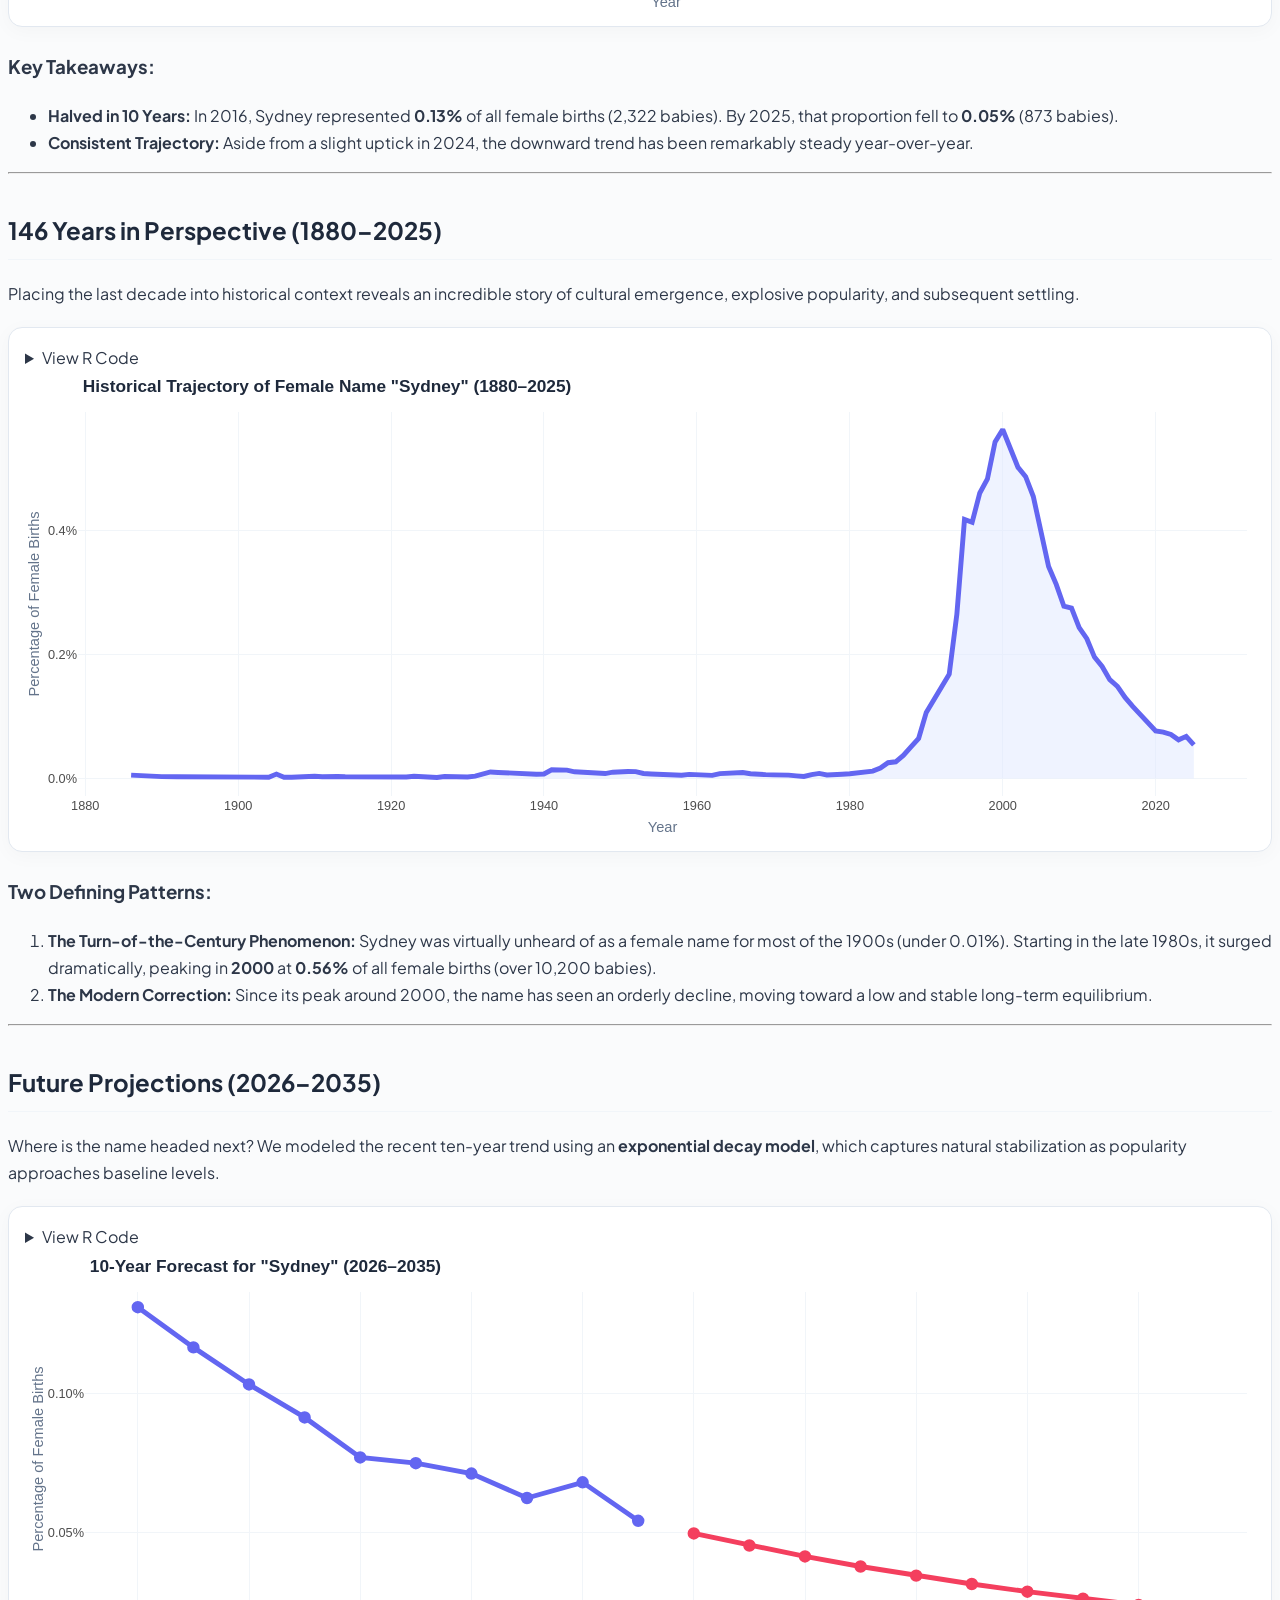
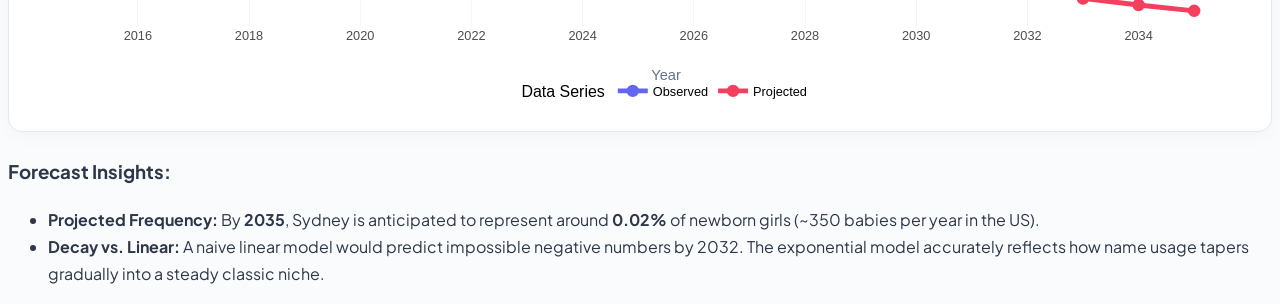
==== commit fede9c49: "third commit" ====
--- a/baby.html
+++ b/baby.html
@@ -7,8 +7,9 @@
 <meta name="viewport" content="width=device-width, initial-scale=1.0, user-scalable=yes">
 
 <meta name="author" content="Sydney Martin">
-
-<title>Popularity of the Name Sydney</title>
+<meta name="dcterms.date" content="2026-09-04">
+
+<title>The Story of Sydney</title>
 <style>
 /* Default styles provided by pandoc.
 ** See https://pandoc.org/MANUAL.html#variables-for-html for config info.
@@ -75,7 +76,8 @@
 <link href="baby_files/libs/quarto-html/quarto-syntax-highlighting-64a204ab8560d761af7679ceaba22944.css" rel="stylesheet" id="quarto-text-highlighting-styles">
 <script src="baby_files/libs/bootstrap/bootstrap.min.js"></script>
 <link href="baby_files/libs/bootstrap/bootstrap-icons.css" rel="stylesheet">
-<link href="baby_files/libs/bootstrap/bootstrap-9f8a39c4cc452611d65c1e48be0278ef.min.css" rel="stylesheet" append-hash="true" id="quarto-bootstrap" data-mode="light">
+<link href="baby_files/libs/bootstrap/bootstrap-2773aaaaac2349385df0a1299c743671.min.css" rel="stylesheet" append-hash="true" id="quarto-bootstrap" data-mode="light">
+<style>html{ scroll-behavior: smooth; }</style>
 <link href="baby_files/libs/htmltools-fill-0.5.9/fill.css" rel="stylesheet">
 <script src="baby_files/libs/htmlwidgets-1.6.4/htmlwidgets.js"></script>
 <script src="baby_files/libs/plotly-binding-4.12.1/plotly.js"></script>
@@ -94,12 +96,12 @@
 <div id="quarto-content" class="page-columns page-rows-contents page-layout-article">
 <div id="quarto-margin-sidebar" class="sidebar margin-sidebar">
   <nav id="TOC" role="doc-toc" class="toc-active">
-    <h2 id="toc-title">Table of contents</h2>
+    <h2 id="toc-title">Overview</h2>
    
-  <ul>
-  <li><a href="#setup-and-data-loading" id="toc-setup-and-data-loading" class="nav-link active" data-scroll-target="#setup-and-data-loading">Setup and Data Loading</a></li>
-  <li><a href="#trend-over-the-last-10-years-20162025" id="toc-trend-over-the-last-10-years-20162025" class="nav-link" data-scroll-target="#trend-over-the-last-10-years-20162025">Trend Over the Last 10 Years (2016–2025)</a></li>
-  <li><a href="#historical-patterns-18802025" id="toc-historical-patterns-18802025" class="nav-link" data-scroll-target="#historical-patterns-18802025">Historical Patterns (1880–2025)</a></li>
+  <ul class="collapse">
+  <li><a href="#setup-data-pipeline" id="toc-setup-data-pipeline" class="nav-link active" data-scroll-target="#setup-data-pipeline">Setup &amp; Data Pipeline</a></li>
+  <li><a href="#the-last-decade-20162025" id="toc-the-last-decade-20162025" class="nav-link" data-scroll-target="#the-last-decade-20162025">The Last Decade (2016–2025)</a></li>
+  <li><a href="#years-in-perspective-18802025" id="toc-years-in-perspective-18802025" class="nav-link" data-scroll-target="#years-in-perspective-18802025">146 Years in Perspective (1880–2025)</a></li>
   <li><a href="#future-projections-20262035" id="toc-future-projections-20262035" class="nav-link" data-scroll-target="#future-projections-20262035">Future Projections (2026–2035)</a></li>
   </ul>
 </nav>
@@ -108,7 +110,8 @@
 
 <header id="title-block-header" class="quarto-title-block default">
 <div class="quarto-title">
-<h1 class="title">Popularity of the Name Sydney</h1>
+<h1 class="title">The Story of Sydney</h1>
+<p class="subtitle lead">A 146-Year Demographic Journey &amp; Future Projections of a Classic Name</p>
 </div>
 
 
@@ -122,6 +125,12 @@
           </div>
   </div>
     
+    <div>
+    <div class="quarto-title-meta-heading">Published</div>
+    <div class="quarto-title-meta-contents">
+      <p class="date">September 4, 2026</p>
+    </div>
+  </div>
   
     
   </div>
@@ -131,18 +140,136 @@
 </header>
 
 
-<section id="setup-and-data-loading" class="level2">
-<h2 class="anchored" data-anchor-id="setup-and-data-loading">Setup and Data Loading</h2>
+<style>
+@import url('https://fonts.googleapis.com/css2?family=Plus+Jakarta+Sans:wght@300;400;500;600;700;800&family=Playfair+Display:ital,wght@0,600;0,700;1,400&display=swap');
+
+body {
+  font-family: 'Plus Jakarta Sans', -apple-system, BlinkMacSystemFont, sans-serif;
+  color: #2d3748;
+  background-color: #fafbfc;
+  line-height: 1.7;
+}
+
+header#title-block-header {
+  margin-top: 1.5rem;
+  margin-bottom: 2rem;
+  padding-bottom: 1.5rem;
+  border-bottom: 1px solid #edf2f7;
+}
+
+h1.title {
+  font-family: 'Playfair Display', Georgia, serif;
+  font-weight: 700;
+  font-size: 2.75rem;
+  color: #1e293b;
+  letter-spacing: -0.02em;
+}
+
+p.subtitle {
+  font-size: 1.15rem;
+  color: #64748b;
+  font-weight: 400;
+  margin-top: 0.5rem;
+}
+
+.quarto-title-meta {
+  color: #94a3b8;
+  font-size: 0.9rem;
+}
+
+h2 {
+  font-weight: 700;
+  color: #1e293b;
+  margin-top: 2.25rem;
+  padding-bottom: 0.5rem;
+  border-bottom: 1px solid #f1f5f9;
+}
+
+/* Stat summary cards */
+.stat-grid {
+  display: grid;
+  grid-template-columns: repeat(auto-fit, minmax(160px, 1fr));
+  gap: 1rem;
+  margin: 1.75rem 0 2rem 0;
+}
+
+.stat-box {
+  background: white;
+  padding: 1.25rem 1rem;
+  border-radius: 12px;
+  box-shadow: 0 4px 16px rgba(0, 0, 0, 0.03);
+  border: 1px solid #e2e8f0;
+  text-align: center;
+  transition: transform 0.2s ease, box-shadow 0.2s ease;
+}
+
+.stat-box:hover {
+  transform: translateY(-2px);
+  box-shadow: 0 8px 24px rgba(0, 0, 0, 0.06);
+}
+
+.stat-value {
+  font-size: 1.85rem;
+  font-weight: 800;
+  color: #6366f1;
+  display: block;
+  letter-spacing: -0.02em;
+}
+
+.stat-label {
+  font-size: 0.78rem;
+  color: #64748b;
+  text-transform: uppercase;
+  letter-spacing: 0.06em;
+  font-weight: 600;
+  margin-top: 0.35rem;
+}
+
+/* Card wrapper for plots */
+.plot-card {
+  background: white;
+  padding: 1rem;
+  border-radius: 14px;
+  box-shadow: 0 4px 20px rgba(0, 0, 0, 0.03);
+  border: 1px solid #e2e8f0;
+  margin: 1.25rem 0 1.5rem 0;
+}
+
+.plotly.html-widget {
+  border-radius: 8px;
+}
+</style>
+<div class="stat-grid">
+  <div class="stat-box">
+    <span class="stat-value">10,243</span>
+    <span class="stat-label">Peak Births (2000)</span>
+  </div>
+  <div class="stat-box">
+    <span class="stat-value">0.56%</span>
+    <span class="stat-label">Peak Share of Girls</span>
+  </div>
+  <div class="stat-box">
+    <span class="stat-value">873</span>
+    <span class="stat-label">Births in 2025</span>
+  </div>
+  <div class="stat-box">
+    <span class="stat-value">~350</span>
+    <span class="stat-label">2035 Projection</span>
+  </div>
+</div>
+<section id="setup-data-pipeline" class="level2">
+<h2 class="anchored" data-anchor-id="setup-data-pipeline">Setup &amp; Data Pipeline</h2>
+<p>The data is sourced directly from the <strong>US Social Security Administration</strong>, containing records of every registered birth in the United States from 1880 through 2025.</p>
 <div class="cell">
 <details class="code-fold">
-<summary>Code</summary>
+<summary>View R Code</summary>
 <div class="code-copy-outer-scaffold"><div class="sourceCode cell-code" id="cb1"><pre class="sourceCode r code-with-copy"><code class="sourceCode r"><span id="cb1-1"><a href="#cb1-1" aria-hidden="true" tabindex="-1"></a><span class="fu">library</span>(tidyverse)</span>
 <span id="cb1-2"><a href="#cb1-2" aria-hidden="true" tabindex="-1"></a><span class="fu">library</span>(plotly)</span>
 <span id="cb1-3"><a href="#cb1-3" aria-hidden="true" tabindex="-1"></a></span>
-<span id="cb1-4"><a href="#cb1-4" aria-hidden="true" tabindex="-1"></a><span class="co"># Find all annual birth files</span></span>
+<span id="cb1-4"><a href="#cb1-4" aria-hidden="true" tabindex="-1"></a><span class="co"># List all annual text files in the data directory</span></span>
 <span id="cb1-5"><a href="#cb1-5" aria-hidden="true" tabindex="-1"></a>files <span class="ot">&lt;-</span> fs<span class="sc">::</span><span class="fu">dir_ls</span>(<span class="st">"data"</span>, <span class="at">glob =</span> <span class="st">"*yob*.txt"</span>)</span>
 <span id="cb1-6"><a href="#cb1-6" aria-hidden="true" tabindex="-1"></a></span>
-<span id="cb1-7"><a href="#cb1-7" aria-hidden="true" tabindex="-1"></a><span class="co"># Read in each year of data and calculate annual female proportions</span></span>
+<span id="cb1-7"><a href="#cb1-7" aria-hidden="true" tabindex="-1"></a><span class="co"># Read, aggregate, and calculate annual proportions among female births</span></span>
 <span id="cb1-8"><a href="#cb1-8" aria-hidden="true" tabindex="-1"></a>babies <span class="ot">&lt;-</span> <span class="fu">read_csv</span>(</span>
 <span id="cb1-9"><a href="#cb1-9" aria-hidden="true" tabindex="-1"></a>  files,</span>
 <span id="cb1-10"><a href="#cb1-10" aria-hidden="true" tabindex="-1"></a>  <span class="at">id =</span> <span class="st">"file"</span>,</span>
@@ -158,12 +285,23 @@
 </details>
 </div>
 </section>
-<section id="trend-over-the-last-10-years-20162025" class="level2">
-<h2 class="anchored" data-anchor-id="trend-over-the-last-10-years-20162025">Trend Over the Last 10 Years (2016–2025)</h2>
-<p>Hover or click on any point to see the exact count and percentage for that year.</p>
+<section id="the-last-decade-20162025" class="level2">
+<h2 class="anchored" data-anchor-id="the-last-decade-20162025">The Last Decade (2016–2025)</h2>
+<p>Over the past ten years, the popularity of the name <strong>Sydney</strong> has experienced a steady, noticeable decline.</p>
+<div class="callout callout-style-simple callout-note no-icon">
+<div class="callout-body d-flex">
+<div class="callout-icon-container">
+<i class="callout-icon no-icon"></i>
+</div>
+<div class="callout-body-container">
+<p>💡 <strong>Interactive Chart:</strong> Hover or click anywhere on the line to inspect the exact number of babies and the percentage share for each year.</p>
+</div>
+</div>
+</div>
+<div class="plot-card">
 <div class="cell">
 <details class="code-fold">
-<summary>Code</summary>
+<summary>View R Code</summary>
 <div class="code-copy-outer-scaffold"><div class="sourceCode cell-code" id="cb2"><pre class="sourceCode r code-with-copy"><code class="sourceCode r"><span id="cb2-1"><a href="#cb2-1" aria-hidden="true" tabindex="-1"></a>sydney_recent <span class="ot">&lt;-</span> babies <span class="sc">|&gt;</span></span>
 <span id="cb2-2"><a href="#cb2-2" aria-hidden="true" tabindex="-1"></a>  <span class="fu">filter</span>(name <span class="sc">==</span> <span class="st">"Sydney"</span>, year <span class="sc">&gt;=</span> <span class="dv">2016</span>) <span class="sc">|&gt;</span></span>
 <span id="cb2-3"><a href="#cb2-3" aria-hidden="true" tabindex="-1"></a>  <span class="fu">mutate</span>(<span class="at">tooltip =</span> <span class="fu">paste0</span>(</span>
@@ -173,8 +311,8 @@
 <span id="cb2-7"><a href="#cb2-7" aria-hidden="true" tabindex="-1"></a>  ))</span>
 <span id="cb2-8"><a href="#cb2-8" aria-hidden="true" tabindex="-1"></a></span>
 <span id="cb2-9"><a href="#cb2-9" aria-hidden="true" tabindex="-1"></a>p_recent <span class="ot">&lt;-</span> <span class="fu">ggplot</span>(sydney_recent, <span class="fu">aes</span>(<span class="at">x =</span> year, <span class="at">y =</span> prop, <span class="at">text =</span> tooltip, <span class="at">group =</span> <span class="dv">1</span>)) <span class="sc">+</span></span>
-<span id="cb2-10"><a href="#cb2-10" aria-hidden="true" tabindex="-1"></a>  <span class="fu">geom_line</span>(<span class="at">color =</span> <span class="st">"#2c7bb6"</span>, <span class="at">linewidth =</span> <span class="fl">1.2</span>) <span class="sc">+</span></span>
-<span id="cb2-11"><a href="#cb2-11" aria-hidden="true" tabindex="-1"></a>  <span class="fu">geom_point</span>(<span class="at">color =</span> <span class="st">"#2c7bb6"</span>, <span class="at">size =</span> <span class="fl">2.5</span>) <span class="sc">+</span></span>
+<span id="cb2-10"><a href="#cb2-10" aria-hidden="true" tabindex="-1"></a>  <span class="fu">geom_line</span>(<span class="at">color =</span> <span class="st">"#6366f1"</span>, <span class="at">linewidth =</span> <span class="fl">1.3</span>) <span class="sc">+</span></span>
+<span id="cb2-11"><a href="#cb2-11" aria-hidden="true" tabindex="-1"></a>  <span class="fu">geom_point</span>(<span class="at">color =</span> <span class="st">"#4f46e5"</span>, <span class="at">size =</span> <span class="fl">2.8</span>) <span class="sc">+</span></span>
 <span id="cb2-12"><a href="#cb2-12" aria-hidden="true" tabindex="-1"></a>  <span class="fu">scale_x_continuous</span>(<span class="at">breaks =</span> <span class="dv">2016</span><span class="sc">:</span><span class="dv">2025</span>) <span class="sc">+</span></span>
 <span id="cb2-13"><a href="#cb2-13" aria-hidden="true" tabindex="-1"></a>  <span class="fu">scale_y_continuous</span>(<span class="at">labels =</span> scales<span class="sc">::</span><span class="fu">label_percent</span>(<span class="at">accuracy =</span> <span class="fl">0.01</span>)) <span class="sc">+</span></span>
 <span id="cb2-14"><a href="#cb2-14" aria-hidden="true" tabindex="-1"></a>  <span class="fu">labs</span>(</span>
@@ -184,25 +322,37 @@
 <span id="cb2-18"><a href="#cb2-18" aria-hidden="true" tabindex="-1"></a>  ) <span class="sc">+</span></span>
 <span id="cb2-19"><a href="#cb2-19" aria-hidden="true" tabindex="-1"></a>  <span class="fu">theme_minimal</span>(<span class="at">base_size =</span> <span class="dv">12</span>) <span class="sc">+</span></span>
 <span id="cb2-20"><a href="#cb2-20" aria-hidden="true" tabindex="-1"></a>  <span class="fu">theme</span>(</span>
-<span id="cb2-21"><a href="#cb2-21" aria-hidden="true" tabindex="-1"></a>    <span class="at">plot.title =</span> <span class="fu">element_text</span>(<span class="at">face =</span> <span class="st">"bold"</span>),</span>
-<span id="cb2-22"><a href="#cb2-22" aria-hidden="true" tabindex="-1"></a>    <span class="at">panel.grid.minor =</span> <span class="fu">element_blank</span>()</span>
-<span id="cb2-23"><a href="#cb2-23" aria-hidden="true" tabindex="-1"></a>  )</span>
-<span id="cb2-24"><a href="#cb2-24" aria-hidden="true" tabindex="-1"></a></span>
-<span id="cb2-25"><a href="#cb2-25" aria-hidden="true" tabindex="-1"></a><span class="fu">ggplotly</span>(p_recent, <span class="at">tooltip =</span> <span class="st">"text"</span>)</span></code></pre></div><button title="Copy to Clipboard" class="code-copy-button"><i class="bi"></i></button></div>
+<span id="cb2-21"><a href="#cb2-21" aria-hidden="true" tabindex="-1"></a>    <span class="at">plot.title =</span> <span class="fu">element_text</span>(<span class="at">face =</span> <span class="st">"bold"</span>, <span class="at">size =</span> <span class="dv">13</span>, <span class="at">color =</span> <span class="st">"#1e293b"</span>),</span>
+<span id="cb2-22"><a href="#cb2-22" aria-hidden="true" tabindex="-1"></a>    <span class="at">axis.title =</span> <span class="fu">element_text</span>(<span class="at">size =</span> <span class="dv">11</span>, <span class="at">color =</span> <span class="st">"#64748b"</span>),</span>
+<span id="cb2-23"><a href="#cb2-23" aria-hidden="true" tabindex="-1"></a>    <span class="at">panel.grid.minor =</span> <span class="fu">element_blank</span>(),</span>
+<span id="cb2-24"><a href="#cb2-24" aria-hidden="true" tabindex="-1"></a>    <span class="at">panel.grid.major =</span> <span class="fu">element_line</span>(<span class="at">color =</span> <span class="st">"#f1f5f9"</span>)</span>
+<span id="cb2-25"><a href="#cb2-25" aria-hidden="true" tabindex="-1"></a>  )</span>
+<span id="cb2-26"><a href="#cb2-26" aria-hidden="true" tabindex="-1"></a></span>
+<span id="cb2-27"><a href="#cb2-27" aria-hidden="true" tabindex="-1"></a><span class="fu">ggplotly</span>(p_recent, <span class="at">tooltip =</span> <span class="st">"text"</span>) <span class="sc">|&gt;</span></span>
+<span id="cb2-28"><a href="#cb2-28" aria-hidden="true" tabindex="-1"></a>  <span class="fu">config</span>(<span class="at">displayModeBar =</span> <span class="cn">FALSE</span>)</span></code></pre></div><button title="Copy to Clipboard" class="code-copy-button"><i class="bi"></i></button></div>
 </details>
 <div class="cell-output-display">
-<div class="plotly html-widget html-fill-item" id="htmlwidget-f89fa46ce00bbd202db9" style="width:100%;height:464px;"></div>
-<script type="application/json" data-for="htmlwidget-f89fa46ce00bbd202db9">{"x":{"data":[{"x":[2016,2017,2018,2019,2020,2021,2022,2023,2024,2025],"y":[0.0013103674785076031,0.0011659689966932354,0.0010328768766085425,0.00091458001413279348,0.00077077774939083199,0.00075021589275386523,0.00071274794513365093,0.00062508491308016663,0.00068140156401409714,0.00054315804405864114],"text":["<b>Year:<\/b> 2016<br><b>Count:<\/b> 2,322 babies<br><b>Share:<\/b> 0.13%","<b>Year:<\/b> 2017<br><b>Count:<\/b> 2,013 babies<br><b>Share:<\/b> 0.12%","<b>Year:<\/b> 2018<br><b>Count:<\/b> 1,757 babies<br><b>Share:<\/b> 0.10%","<b>Year:<\/b> 2019<br><b>Count:<\/b> 1,535 babies<br><b>Share:<\/b> 0.09%","<b>Year:<\/b> 2020<br><b>Count:<\/b> 1,246 babies<br><b>Share:<\/b> 0.08%","<b>Year:<\/b> 2021<br><b>Count:<\/b> 1,231 babies<br><b>Share:<\/b> 0.08%","<b>Year:<\/b> 2022<br><b>Count:<\/b> 1,169 babies<br><b>Share:<\/b> 0.07%","<b>Year:<\/b> 2023<br><b>Count:<\/b> 1,003 babies<br><b>Share:<\/b> 0.06%","<b>Year:<\/b> 2024<br><b>Count:<\/b> 1,104 babies<br><b>Share:<\/b> 0.07%","<b>Year:<\/b> 2025<br><b>Count:<\/b> 873 babies<br><b>Share:<\/b> 0.05%"],"type":"scatter","mode":"lines+markers","line":{"width":4.5354330708661417,"color":"rgba(44,123,182,1)","dash":"solid"},"hoveron":"points","showlegend":false,"xaxis":"x","yaxis":"y","hoverinfo":"text","marker":{"autocolorscale":false,"color":"rgba(44,123,182,1)","opacity":1,"size":9.4488188976377963,"symbol":"circle","line":{"width":1.8897637795275593,"color":"rgba(44,123,182,1)"}},"frame":null}],"layout":{"margin":{"t":43.098381070983812,"r":7.9701120797011216,"b":40.647571606475722,"l":59.775840597758425},"paper_bgcolor":"rgba(255,255,255,1)","font":{"color":"rgba(0,0,0,1)","family":"","size":15.940224159402243},"title":{"text":"<b> Popularity of Female Name \"Sydney\" (2016–2025) <\/b>","font":{"color":"rgba(0,0,0,1)","family":"","size":19.128268991282692},"x":0,"xref":"paper"},"xaxis":{"domain":[0,1],"automargin":true,"type":"linear","autorange":false,"range":[2015.55,2025.45],"tickmode":"array","ticktext":["2016","2017","2018","2019","2020","2021","2022","2023","2024","2025"],"tickvals":[2016,2017,2018,2019,2020,2021,2022,2023,2024,2025],"categoryorder":"array","categoryarray":["2016","2017","2018","2019","2020","2021","2022","2023","2024","2025"],"nticks":null,"ticks":"","tickcolor":null,"ticklen":3.9850560398505608,"tickwidth":0,"showticklabels":true,"tickfont":{"color":"rgba(77,77,77,1)","family":"","size":12.7521793275218},"tickangle":-0,"showline":false,"linecolor":null,"linewidth":0,"showgrid":true,"gridcolor":"rgba(235,235,235,1)","gridwidth":0.72455564360919278,"zeroline":false,"anchor":"y","title":{"text":"Year","font":{"color":"rgba(0,0,0,1)","family":"","size":15.940224159402243}},"hoverformat":".2f"},"yaxis":{"domain":[0,1],"automargin":true,"type":"linear","autorange":false,"range":[0.00050479757233619306,0.0013487279502300512],"tickmode":"array","ticktext":["0.07%","0.09%","0.11%","0.13%"],"tickvals":[0.00069999999999999999,0.00089999999999999998,0.0011000000000000001,0.0012999999999999999],"categoryorder":"array","categoryarray":["0.07%","0.09%","0.11%","0.13%"],"nticks":null,"ticks":"","tickcolor":null,"ticklen":3.9850560398505608,"tickwidth":0,"showticklabels":true,"tickfont":{"color":"rgba(77,77,77,1)","family":"","size":12.7521793275218},"tickangle":-0,"showline":false,"linecolor":null,"linewidth":0,"showgrid":true,"gridcolor":"rgba(235,235,235,1)","gridwidth":0.72455564360919278,"zeroline":false,"anchor":"x","title":{"text":"Percentage of Female Births","font":{"color":"rgba(0,0,0,1)","family":"","size":15.940224159402243}},"hoverformat":".2f"},"shapes":[],"showlegend":false,"legend":{"bgcolor":null,"bordercolor":null,"borderwidth":0,"font":{"color":"rgba(0,0,0,1)","family":"","size":12.7521793275218}},"hovermode":"closest","barmode":"relative"},"config":{"doubleClick":"reset","modeBarButtonsToAdd":["hoverclosest","hovercompare"],"showSendToCloud":false},"source":"A","attrs":{"56f660ccca51":{"x":{},"y":{},"text":{},"type":"scatter"},"56f6546785d7":{"x":{},"y":{},"text":{}}},"cur_data":"56f660ccca51","visdat":{"56f660ccca51":["function (y) ","x"],"56f6546785d7":["function (y) ","x"]},"highlight":{"on":"plotly_click","persistent":false,"dynamic":false,"selectize":false,"opacityDim":0.20000000000000001,"selected":{"opacity":1},"debounce":0},"shinyEvents":["plotly_hover","plotly_click","plotly_selected","plotly_relayout","plotly_brushed","plotly_brushing","plotly_clickannotation","plotly_doubleclick","plotly_deselect","plotly_afterplot","plotly_sunburstclick"],"base_url":"https://plot.ly"},"evals":[],"jsHooks":[]}</script>
-</div>
-</div>
-<p>Over the last 10 years, the proportion of baby girls named <strong>Sydney</strong> has steadily fallen by more than half: - In <strong>2016</strong>, <strong>0.13%</strong> of all female births were named Sydney (2,322 babies). - By <strong>2025</strong>, that figure dropped to <strong>0.05%</strong> (873 babies).</p>
+<div class="plotly html-widget html-fill-item" id="htmlwidget-88caf5ac8211d3bb58d5" style="width:100%;height:464px;"></div>
+<script type="application/json" data-for="htmlwidget-88caf5ac8211d3bb58d5">{"x":{"data":[{"x":[2016,2017,2018,2019,2020,2021,2022,2023,2024,2025],"y":[0.0013103674785076031,0.0011659689966932354,0.0010328768766085425,0.00091458001413279348,0.00077077774939083199,0.00075021589275386523,0.00071274794513365093,0.00062508491308016663,0.00068140156401409714,0.00054315804405864114],"text":["<b>Year:<\/b> 2016<br><b>Count:<\/b> 2,322 babies<br><b>Share:<\/b> 0.13%","<b>Year:<\/b> 2017<br><b>Count:<\/b> 2,013 babies<br><b>Share:<\/b> 0.12%","<b>Year:<\/b> 2018<br><b>Count:<\/b> 1,757 babies<br><b>Share:<\/b> 0.10%","<b>Year:<\/b> 2019<br><b>Count:<\/b> 1,535 babies<br><b>Share:<\/b> 0.09%","<b>Year:<\/b> 2020<br><b>Count:<\/b> 1,246 babies<br><b>Share:<\/b> 0.08%","<b>Year:<\/b> 2021<br><b>Count:<\/b> 1,231 babies<br><b>Share:<\/b> 0.08%","<b>Year:<\/b> 2022<br><b>Count:<\/b> 1,169 babies<br><b>Share:<\/b> 0.07%","<b>Year:<\/b> 2023<br><b>Count:<\/b> 1,003 babies<br><b>Share:<\/b> 0.06%","<b>Year:<\/b> 2024<br><b>Count:<\/b> 1,104 babies<br><b>Share:<\/b> 0.07%","<b>Year:<\/b> 2025<br><b>Count:<\/b> 873 babies<br><b>Share:<\/b> 0.05%"],"type":"scatter","mode":"lines+markers","line":{"width":4.9133858267716546,"color":"rgba(99,102,241,1)","dash":"solid"},"hoveron":"points","showlegend":false,"xaxis":"x","yaxis":"y","hoverinfo":"text","marker":{"autocolorscale":false,"color":"rgba(79,70,229,1)","opacity":1,"size":10.58267716535433,"symbol":"circle","line":{"width":1.8897637795275593,"color":"rgba(79,70,229,1)"}},"frame":null}],"layout":{"margin":{"t":41.238688252386879,"r":7.9701120797011216,"b":39.319219593192202,"l":58.447488584474911},"paper_bgcolor":"rgba(255,255,255,1)","font":{"color":"rgba(0,0,0,1)","family":"","size":15.940224159402243},"title":{"text":"<b> Popularity of Female Name \"Sydney\" (2016–2025) <\/b>","font":{"color":"rgba(30,41,59,1)","family":"","size":17.268576172685762},"x":0,"xref":"paper"},"xaxis":{"domain":[0,1],"automargin":true,"type":"linear","autorange":false,"range":[2015.55,2025.45],"tickmode":"array","ticktext":["2016","2017","2018","2019","2020","2021","2022","2023","2024","2025"],"tickvals":[2016,2017,2018,2019,2020,2021,2022,2023,2024,2025],"categoryorder":"array","categoryarray":["2016","2017","2018","2019","2020","2021","2022","2023","2024","2025"],"nticks":null,"ticks":"","tickcolor":null,"ticklen":3.9850560398505608,"tickwidth":0,"showticklabels":true,"tickfont":{"color":"rgba(77,77,77,1)","family":"","size":12.7521793275218},"tickangle":-0,"showline":false,"linecolor":null,"linewidth":0,"showgrid":true,"gridcolor":"rgba(241,245,249,1)","gridwidth":0.72455564360919278,"zeroline":false,"anchor":"y","title":{"text":"Year","font":{"color":"rgba(100,116,139,1)","family":"","size":14.611872146118724}},"hoverformat":".2f"},"yaxis":{"domain":[0,1],"automargin":true,"type":"linear","autorange":false,"range":[0.00050479757233619306,0.0013487279502300512],"tickmode":"array","ticktext":["0.07%","0.09%","0.11%","0.13%"],"tickvals":[0.00069999999999999999,0.00089999999999999998,0.0011000000000000001,0.0012999999999999999],"categoryorder":"array","categoryarray":["0.07%","0.09%","0.11%","0.13%"],"nticks":null,"ticks":"","tickcolor":null,"ticklen":3.9850560398505608,"tickwidth":0,"showticklabels":true,"tickfont":{"color":"rgba(77,77,77,1)","family":"","size":12.7521793275218},"tickangle":-0,"showline":false,"linecolor":null,"linewidth":0,"showgrid":true,"gridcolor":"rgba(241,245,249,1)","gridwidth":0.72455564360919278,"zeroline":false,"anchor":"x","title":{"text":"Percentage of Female Births","font":{"color":"rgba(100,116,139,1)","family":"","size":14.611872146118724}},"hoverformat":".2f"},"shapes":[],"showlegend":false,"legend":{"bgcolor":null,"bordercolor":null,"borderwidth":0,"font":{"color":"rgba(0,0,0,1)","family":"","size":12.7521793275218}},"hovermode":"closest","barmode":"relative"},"config":{"doubleClick":"reset","modeBarButtonsToAdd":["hoverclosest","hovercompare"],"showSendToCloud":false,"displayModeBar":false},"source":"A","attrs":{"5df363950193":{"x":{},"y":{},"text":{},"type":"scatter"},"5df3129617c3":{"x":{},"y":{},"text":{}}},"cur_data":"5df363950193","visdat":{"5df363950193":["function (y) ","x"],"5df3129617c3":["function (y) ","x"]},"highlight":{"on":"plotly_click","persistent":false,"dynamic":false,"selectize":false,"opacityDim":0.20000000000000001,"selected":{"opacity":1},"debounce":0},"shinyEvents":["plotly_hover","plotly_click","plotly_selected","plotly_relayout","plotly_brushed","plotly_brushing","plotly_clickannotation","plotly_doubleclick","plotly_deselect","plotly_afterplot","plotly_sunburstclick"],"base_url":"https://plot.ly"},"evals":[],"jsHooks":[]}</script>
+</div>
+</div>
+</div>
+<section id="key-takeaways" class="level3">
+<h3 class="anchored" data-anchor-id="key-takeaways">Key Takeaways:</h3>
+<ul>
+<li><strong>Halved in 10 Years:</strong> In 2016, Sydney represented <strong>0.13%</strong> of all female births (2,322 babies). By 2025, that proportion fell to <strong>0.05%</strong> (873 babies).</li>
+<li><strong>Consistent Trajectory:</strong> Aside from a slight uptick in 2024, the downward trend has been remarkably steady year-over-year.</li>
+</ul>
+<hr>
 </section>
-<section id="historical-patterns-18802025" class="level2">
-<h2 class="anchored" data-anchor-id="historical-patterns-18802025">Historical Patterns (1880–2025)</h2>
-<p>Hover over the line to explore counts and percentages throughout history.</p>
+</section>
+<section id="years-in-perspective-18802025" class="level2">
+<h2 class="anchored" data-anchor-id="years-in-perspective-18802025">146 Years in Perspective (1880–2025)</h2>
+<p>Placing the last decade into historical context reveals an incredible story of cultural emergence, explosive popularity, and subsequent settling.</p>
+<div class="plot-card">
 <div class="cell">
 <details class="code-fold">
-<summary>Code</summary>
+<summary>View R Code</summary>
 <div class="code-copy-outer-scaffold"><div class="sourceCode cell-code" id="cb3"><pre class="sourceCode r code-with-copy"><code class="sourceCode r"><span id="cb3-1"><a href="#cb3-1" aria-hidden="true" tabindex="-1"></a>sydney_history <span class="ot">&lt;-</span> babies <span class="sc">|&gt;</span></span>
 <span id="cb3-2"><a href="#cb3-2" aria-hidden="true" tabindex="-1"></a>  <span class="fu">filter</span>(name <span class="sc">==</span> <span class="st">"Sydney"</span>) <span class="sc">|&gt;</span></span>
 <span id="cb3-3"><a href="#cb3-3" aria-hidden="true" tabindex="-1"></a>  <span class="fu">mutate</span>(<span class="at">tooltip =</span> <span class="fu">paste0</span>(</span>
@@ -212,46 +362,55 @@
 <span id="cb3-7"><a href="#cb3-7" aria-hidden="true" tabindex="-1"></a>  ))</span>
 <span id="cb3-8"><a href="#cb3-8" aria-hidden="true" tabindex="-1"></a></span>
 <span id="cb3-9"><a href="#cb3-9" aria-hidden="true" tabindex="-1"></a>p_history <span class="ot">&lt;-</span> <span class="fu">ggplot</span>(sydney_history, <span class="fu">aes</span>(<span class="at">x =</span> year, <span class="at">y =</span> prop, <span class="at">text =</span> tooltip, <span class="at">group =</span> <span class="dv">1</span>)) <span class="sc">+</span></span>
-<span id="cb3-10"><a href="#cb3-10" aria-hidden="true" tabindex="-1"></a>  <span class="fu">geom_line</span>(<span class="at">color =</span> <span class="st">"#2c7bb6"</span>, <span class="at">linewidth =</span> <span class="fl">1.2</span>) <span class="sc">+</span></span>
-<span id="cb3-11"><a href="#cb3-11" aria-hidden="true" tabindex="-1"></a>  <span class="fu">scale_x_continuous</span>(<span class="at">breaks =</span> <span class="fu">seq</span>(<span class="dv">1880</span>, <span class="dv">2025</span>, <span class="at">by =</span> <span class="dv">20</span>)) <span class="sc">+</span></span>
-<span id="cb3-12"><a href="#cb3-12" aria-hidden="true" tabindex="-1"></a>  <span class="fu">scale_y_continuous</span>(<span class="at">labels =</span> scales<span class="sc">::</span><span class="fu">label_percent</span>(<span class="at">accuracy =</span> <span class="fl">0.1</span>)) <span class="sc">+</span></span>
-<span id="cb3-13"><a href="#cb3-13" aria-hidden="true" tabindex="-1"></a>  <span class="fu">labs</span>(</span>
-<span id="cb3-14"><a href="#cb3-14" aria-hidden="true" tabindex="-1"></a>    <span class="at">title =</span> <span class="st">'Historical Popularity of Female Name "Sydney" (1880–2025)'</span>,</span>
-<span id="cb3-15"><a href="#cb3-15" aria-hidden="true" tabindex="-1"></a>    <span class="at">x =</span> <span class="st">"Year"</span>,</span>
-<span id="cb3-16"><a href="#cb3-16" aria-hidden="true" tabindex="-1"></a>    <span class="at">y =</span> <span class="st">"Percentage of Female Births"</span></span>
-<span id="cb3-17"><a href="#cb3-17" aria-hidden="true" tabindex="-1"></a>  ) <span class="sc">+</span></span>
-<span id="cb3-18"><a href="#cb3-18" aria-hidden="true" tabindex="-1"></a>  <span class="fu">theme_minimal</span>(<span class="at">base_size =</span> <span class="dv">12</span>) <span class="sc">+</span></span>
-<span id="cb3-19"><a href="#cb3-19" aria-hidden="true" tabindex="-1"></a>  <span class="fu">theme</span>(</span>
-<span id="cb3-20"><a href="#cb3-20" aria-hidden="true" tabindex="-1"></a>    <span class="at">plot.title =</span> <span class="fu">element_text</span>(<span class="at">face =</span> <span class="st">"bold"</span>),</span>
-<span id="cb3-21"><a href="#cb3-21" aria-hidden="true" tabindex="-1"></a>    <span class="at">panel.grid.minor =</span> <span class="fu">element_blank</span>()</span>
-<span id="cb3-22"><a href="#cb3-22" aria-hidden="true" tabindex="-1"></a>  )</span>
-<span id="cb3-23"><a href="#cb3-23" aria-hidden="true" tabindex="-1"></a></span>
-<span id="cb3-24"><a href="#cb3-24" aria-hidden="true" tabindex="-1"></a><span class="fu">ggplotly</span>(p_history, <span class="at">tooltip =</span> <span class="st">"text"</span>)</span></code></pre></div><button title="Copy to Clipboard" class="code-copy-button"><i class="bi"></i></button></div>
+<span id="cb3-10"><a href="#cb3-10" aria-hidden="true" tabindex="-1"></a>  <span class="fu">geom_area</span>(<span class="at">fill =</span> <span class="st">"#e0e7ff"</span>, <span class="at">alpha =</span> <span class="fl">0.5</span>) <span class="sc">+</span></span>
+<span id="cb3-11"><a href="#cb3-11" aria-hidden="true" tabindex="-1"></a>  <span class="fu">geom_line</span>(<span class="at">color =</span> <span class="st">"#6366f1"</span>, <span class="at">linewidth =</span> <span class="fl">1.3</span>) <span class="sc">+</span></span>
+<span id="cb3-12"><a href="#cb3-12" aria-hidden="true" tabindex="-1"></a>  <span class="fu">scale_x_continuous</span>(<span class="at">breaks =</span> <span class="fu">seq</span>(<span class="dv">1880</span>, <span class="dv">2025</span>, <span class="at">by =</span> <span class="dv">20</span>)) <span class="sc">+</span></span>
+<span id="cb3-13"><a href="#cb3-13" aria-hidden="true" tabindex="-1"></a>  <span class="fu">scale_y_continuous</span>(<span class="at">labels =</span> scales<span class="sc">::</span><span class="fu">label_percent</span>(<span class="at">accuracy =</span> <span class="fl">0.1</span>)) <span class="sc">+</span></span>
+<span id="cb3-14"><a href="#cb3-14" aria-hidden="true" tabindex="-1"></a>  <span class="fu">labs</span>(</span>
+<span id="cb3-15"><a href="#cb3-15" aria-hidden="true" tabindex="-1"></a>    <span class="at">title =</span> <span class="st">'Historical Trajectory of Female Name "Sydney" (1880–2025)'</span>,</span>
+<span id="cb3-16"><a href="#cb3-16" aria-hidden="true" tabindex="-1"></a>    <span class="at">x =</span> <span class="st">"Year"</span>,</span>
+<span id="cb3-17"><a href="#cb3-17" aria-hidden="true" tabindex="-1"></a>    <span class="at">y =</span> <span class="st">"Percentage of Female Births"</span></span>
+<span id="cb3-18"><a href="#cb3-18" aria-hidden="true" tabindex="-1"></a>  ) <span class="sc">+</span></span>
+<span id="cb3-19"><a href="#cb3-19" aria-hidden="true" tabindex="-1"></a>  <span class="fu">theme_minimal</span>(<span class="at">base_size =</span> <span class="dv">12</span>) <span class="sc">+</span></span>
+<span id="cb3-20"><a href="#cb3-20" aria-hidden="true" tabindex="-1"></a>  <span class="fu">theme</span>(</span>
+<span id="cb3-21"><a href="#cb3-21" aria-hidden="true" tabindex="-1"></a>    <span class="at">plot.title =</span> <span class="fu">element_text</span>(<span class="at">face =</span> <span class="st">"bold"</span>, <span class="at">size =</span> <span class="dv">13</span>, <span class="at">color =</span> <span class="st">"#1e293b"</span>),</span>
+<span id="cb3-22"><a href="#cb3-22" aria-hidden="true" tabindex="-1"></a>    <span class="at">axis.title =</span> <span class="fu">element_text</span>(<span class="at">size =</span> <span class="dv">11</span>, <span class="at">color =</span> <span class="st">"#64748b"</span>),</span>
+<span id="cb3-23"><a href="#cb3-23" aria-hidden="true" tabindex="-1"></a>    <span class="at">panel.grid.minor =</span> <span class="fu">element_blank</span>(),</span>
+<span id="cb3-24"><a href="#cb3-24" aria-hidden="true" tabindex="-1"></a>    <span class="at">panel.grid.major =</span> <span class="fu">element_line</span>(<span class="at">color =</span> <span class="st">"#f1f5f9"</span>)</span>
+<span id="cb3-25"><a href="#cb3-25" aria-hidden="true" tabindex="-1"></a>  )</span>
+<span id="cb3-26"><a href="#cb3-26" aria-hidden="true" tabindex="-1"></a></span>
+<span id="cb3-27"><a href="#cb3-27" aria-hidden="true" tabindex="-1"></a><span class="fu">ggplotly</span>(p_history, <span class="at">tooltip =</span> <span class="st">"text"</span>) <span class="sc">|&gt;</span></span>
+<span id="cb3-28"><a href="#cb3-28" aria-hidden="true" tabindex="-1"></a>  <span class="fu">config</span>(<span class="at">displayModeBar =</span> <span class="cn">FALSE</span>)</span></code></pre></div><button title="Copy to Clipboard" class="code-copy-button"><i class="bi"></i></button></div>
 </details>
 <div class="cell-output-display">
-<div class="plotly html-widget html-fill-item" id="htmlwidget-579a2c9a2631e3d8dfda" style="width:100%;height:464px;"></div>
-<script type="application/json" data-for="htmlwidget-579a2c9a2631e3d8dfda">{"x":{"data":[{"x":[1886,1888,1890,1892,1896,1899,1901,1902,1903,1904,1905,1906,1907,1908,1909,1910,1911,1912,1913,1914,1915,1916,1917,1918,1919,1920,1921,1922,1923,1924,1925,1926,1927,1928,1929,1930,1931,1932,1933,1934,1935,1936,1937,1938,1939,1940,1941,1942,1943,1944,1945,1946,1947,1948,1949,1950,1951,1952,1953,1954,1955,1956,1957,1958,1959,1960,1961,1962,1963,1964,1965,1966,1967,1968,1969,1970,1971,1972,1973,1974,1975,1976,1977,1978,1979,1980,1981,1982,1983,1984,1985,1986,1987,1988,1989,1990,1991,1992,1993,1994,1995,1996,1997,1998,1999,2000,2001,2002,2003,2004,2005,2006,2007,2008,2009,2010,2011,2012,2013,2014,2015,2016,2017,2018,2019,2020,2021,2022,2023,2024,2025],"y":[5.5350681159320019e-05,3.3590487174032312e-05,3.151641217163838e-05,2.8256702725358977e-05,2.1015644045427417e-05,2.5748641759147206e-05,2.9246485199189455e-05,1.8934158357726839e-05,1.9086154903233195e-05,2.1789498914156639e-05,7.2012262659584323e-05,2.031852677135223e-05,2.1973606559435465e-05,3.2903395630429059e-05,4.6079233241558863e-05,3.7830735202507925e-05,2.8686927606147607e-05,2.1500791049937378e-05,3.3624424782161765e-05,3.0200333254112171e-05,2.7443152018799575e-05,3.734437450087807e-05,2.9594910415281332e-05,3.800865733554129e-05,3.5394565341464642e-05,2.5035696730922173e-05,1.94638046223292e-05,2.4979121617514693e-05,3.64731764655171e-05,2.6423844877617562e-05,2.053583750073929e-05,1.7715524113780905e-05,3.186767200785622e-05,2.4277779415564483e-05,2.9555035506344929e-05,2.5756554376971153e-05,3.8507487358273661e-05,6.7469554363593429e-05,0.00010615795510014564,9.8637745696569229e-05,8.9645300249767065e-05,9.3234267918761228e-05,8.5523663269842194e-05,7.8843198097613322e-05,7.0216266099586722e-05,7.4331367487284964e-05,0.00014154234806339441,0.00013844478385215578,0.00013617211582083477,0.00010925066850107329,0.0001009876902126097,9.6734879606441774e-05,7.728036300335183e-05,8.0687528417322968e-05,0.00010287121751008401,0.00011791805745761663,0.00011383456450505009,0.0001116303149107362,8.1326698917398119e-05,7.3638650507360003e-05,6.8532489258555179e-05,5.9769796628286154e-05,5.7216882794883346e-05,5.2196762905898184e-05,6.7211541407745734e-05,6.3305506936156889e-05,6.2918164275858998e-05,5.084910375912169e-05,8.0414753357575358e-05,8.9188882526631324e-05,9.4608772895889555e-05,9.8098484969361946e-05,7.7527596493087622e-05,6.0961150068672734e-05,6.2832836203094693e-05,5.8919631334718421e-05,6.2506648844258067e-05,5.5217966348593651e-05,4.3203683422609519e-05,3.338934566422311e-05,6.3792089918037454e-05,8.2588275604583713e-05,5.8050570526225162e-05,7.1808175556627599e-05,7.0393230289272571e-05,7.8298772455937364e-05,9.2322818124048299e-05,9.1535883542733968e-05,0.00012031540593879238,0.00016925829825925265,0.00025569086509517511,0.00027046767007840648,0.00037443231230070538,0.00051323690768586303,0.00064712034160143025,0.0010681853017070423,0.0012693285945065806,0.0014686015908404381,0.0016859472702026232,0.0026526624902772108,0.0041852710304182772,0.0041408847768434464,0.0046142091445444677,0.0048405471804788928,0.0054396633711480792,0.0056403066899554854,0.0053531442433289791,0.0050275978055320273,0.004877007571922316,0.0045571136827773995,0.003991683271621708,0.0034272928436589558,0.0031373903382733016,0.00278380359377198,0.0027548644232203334,0.0024386882276334035,0.0022591534371081017,0.0019624622314035976,0.0018105184454046341,0.0015982265563115954,0.0014901142682362538,0.0013103674785076031,0.0011659689966932354,0.0010328768766085425,0.00091458001413279348,0.00077077774939083199,0.00075021589275386523,0.00071274794513365093,0.00062508491308016663,0.00068140156401409714,0.00054315804405864114],"text":["<b>Year:<\/b> 1886<br><b>Count:<\/b> 8 babies<br><b>Share:<\/b> 0.01%","<b>Year:<\/b> 1888<br><b>Count:<\/b> 6 babies<br><b>Share:<\/b> 0.00%","<b>Year:<\/b> 1890<br><b>Count:<\/b> 6 babies<br><b>Share:<\/b> 0.00%","<b>Year:<\/b> 1892<br><b>Count:<\/b> 6 babies<br><b>Share:<\/b> 0.00%","<b>Year:<\/b> 1896<br><b>Count:<\/b> 5 babies<br><b>Share:<\/b> 0.00%","<b>Year:<\/b> 1899<br><b>Count:<\/b> 6 babies<br><b>Share:<\/b> 0.00%","<b>Year:<\/b> 1901<br><b>Count:<\/b> 7 babies<br><b>Share:<\/b> 0.00%","<b>Year:<\/b> 1902<br><b>Count:<\/b> 5 babies<br><b>Share:<\/b> 0.00%","<b>Year:<\/b> 1903<br><b>Count:<\/b> 5 babies<br><b>Share:<\/b> 0.00%","<b>Year:<\/b> 1904<br><b>Count:<\/b> 6 babies<br><b>Share:<\/b> 0.00%","<b>Year:<\/b> 1905<br><b>Count:<\/b> 21 babies<br><b>Share:<\/b> 0.01%","<b>Year:<\/b> 1906<br><b>Count:<\/b> 6 babies<br><b>Share:<\/b> 0.00%","<b>Year:<\/b> 1907<br><b>Count:<\/b> 7 babies<br><b>Share:<\/b> 0.00%","<b>Year:<\/b> 1908<br><b>Count:<\/b> 11 babies<br><b>Share:<\/b> 0.00%","<b>Year:<\/b> 1909<br><b>Count:<\/b> 16 babies<br><b>Share:<\/b> 0.00%","<b>Year:<\/b> 1910<br><b>Count:<\/b> 15 babies<br><b>Share:<\/b> 0.00%","<b>Year:<\/b> 1911<br><b>Count:<\/b> 12 babies<br><b>Share:<\/b> 0.00%","<b>Year:<\/b> 1912<br><b>Count:<\/b> 12 babies<br><b>Share:<\/b> 0.00%","<b>Year:<\/b> 1913<br><b>Count:<\/b> 21 babies<br><b>Share:<\/b> 0.00%","<b>Year:<\/b> 1914<br><b>Count:<\/b> 23 babies<br><b>Share:<\/b> 0.00%","<b>Year:<\/b> 1915<br><b>Count:<\/b> 27 babies<br><b>Share:<\/b> 0.00%","<b>Year:<\/b> 1916<br><b>Count:<\/b> 39 babies<br><b>Share:<\/b> 0.00%","<b>Year:<\/b> 1917<br><b>Count:<\/b> 32 babies<br><b>Share:<\/b> 0.00%","<b>Year:<\/b> 1918<br><b>Count:<\/b> 44 babies<br><b>Share:<\/b> 0.00%","<b>Year:<\/b> 1919<br><b>Count:<\/b> 40 babies<br><b>Share:<\/b> 0.00%","<b>Year:<\/b> 1920<br><b>Count:<\/b> 30 babies<br><b>Share:<\/b> 0.00%","<b>Year:<\/b> 1921<br><b>Count:<\/b> 24 babies<br><b>Share:<\/b> 0.00%","<b>Year:<\/b> 1922<br><b>Count:<\/b> 30 babies<br><b>Share:<\/b> 0.00%","<b>Year:<\/b> 1923<br><b>Count:<\/b> 44 babies<br><b>Share:<\/b> 0.00%","<b>Year:<\/b> 1924<br><b>Count:<\/b> 33 babies<br><b>Share:<\/b> 0.00%","<b>Year:<\/b> 1925<br><b>Count:<\/b> 25 babies<br><b>Share:<\/b> 0.00%","<b>Year:<\/b> 1926<br><b>Count:<\/b> 21 babies<br><b>Share:<\/b> 0.00%","<b>Year:<\/b> 1927<br><b>Count:<\/b> 38 babies<br><b>Share:<\/b> 0.00%","<b>Year:<\/b> 1928<br><b>Count:<\/b> 28 babies<br><b>Share:<\/b> 0.00%","<b>Year:<\/b> 1929<br><b>Count:<\/b> 33 babies<br><b>Share:<\/b> 0.00%","<b>Year:<\/b> 1930<br><b>Count:<\/b> 29 babies<br><b>Share:<\/b> 0.00%","<b>Year:<\/b> 1931<br><b>Count:<\/b> 41 babies<br><b>Share:<\/b> 0.00%","<b>Year:<\/b> 1932<br><b>Count:<\/b> 72 babies<br><b>Share:<\/b> 0.01%","<b>Year:<\/b> 1933<br><b>Count:<\/b> 107 babies<br><b>Share:<\/b> 0.01%","<b>Year:<\/b> 1934<br><b>Count:<\/b> 103 babies<br><b>Share:<\/b> 0.01%","<b>Year:<\/b> 1935<br><b>Count:<\/b> 94 babies<br><b>Share:<\/b> 0.01%","<b>Year:<\/b> 1936<br><b>Count:<\/b> 97 babies<br><b>Share:<\/b> 0.01%","<b>Year:<\/b> 1937<br><b>Count:<\/b> 91 babies<br><b>Share:<\/b> 0.01%","<b>Year:<\/b> 1938<br><b>Count:<\/b> 87 babies<br><b>Share:<\/b> 0.01%","<b>Year:<\/b> 1939<br><b>Count:<\/b> 77 babies<br><b>Share:<\/b> 0.01%","<b>Year:<\/b> 1940<br><b>Count:<\/b> 85 babies<br><b>Share:<\/b> 0.01%","<b>Year:<\/b> 1941<br><b>Count:<\/b> 171 babies<br><b>Share:<\/b> 0.01%","<b>Year:<\/b> 1942<br><b>Count:<\/b> 187 babies<br><b>Share:<\/b> 0.01%","<b>Year:<\/b> 1943<br><b>Count:<\/b> 190 babies<br><b>Share:<\/b> 0.01%","<b>Year:<\/b> 1944<br><b>Count:<\/b> 145 babies<br><b>Share:<\/b> 0.01%","<b>Year:<\/b> 1945<br><b>Count:<\/b> 132 babies<br><b>Share:<\/b> 0.01%","<b>Year:<\/b> 1946<br><b>Count:<\/b> 152 babies<br><b>Share:<\/b> 0.01%","<b>Year:<\/b> 1947<br><b>Count:<\/b> 137 babies<br><b>Share:<\/b> 0.01%","<b>Year:<\/b> 1948<br><b>Count:<\/b> 137 babies<br><b>Share:<\/b> 0.01%","<b>Year:<\/b> 1949<br><b>Count:<\/b> 176 babies<br><b>Share:<\/b> 0.01%","<b>Year:<\/b> 1950<br><b>Count:<\/b> 202 babies<br><b>Share:<\/b> 0.01%","<b>Year:<\/b> 1951<br><b>Count:<\/b> 205 babies<br><b>Share:<\/b> 0.01%","<b>Year:<\/b> 1952<br><b>Count:<\/b> 207 babies<br><b>Share:<\/b> 0.01%","<b>Year:<\/b> 1953<br><b>Count:<\/b> 153 babies<br><b>Share:<\/b> 0.01%","<b>Year:<\/b> 1954<br><b>Count:<\/b> 143 babies<br><b>Share:<\/b> 0.01%","<b>Year:<\/b> 1955<br><b>Count:<\/b> 134 babies<br><b>Share:<\/b> 0.01%","<b>Year:<\/b> 1956<br><b>Count:<\/b> 120 babies<br><b>Share:<\/b> 0.01%","<b>Year:<\/b> 1957<br><b>Count:<\/b> 117 babies<br><b>Share:<\/b> 0.01%","<b>Year:<\/b> 1958<br><b>Count:<\/b> 105 babies<br><b>Share:<\/b> 0.01%","<b>Year:<\/b> 1959<br><b>Count:<\/b> 136 babies<br><b>Share:<\/b> 0.01%","<b>Year:<\/b> 1960<br><b>Count:<\/b> 128 babies<br><b>Share:<\/b> 0.01%","<b>Year:<\/b> 1961<br><b>Count:<\/b> 127 babies<br><b>Share:<\/b> 0.01%","<b>Year:<\/b> 1962<br><b>Count:<\/b> 100 babies<br><b>Share:<\/b> 0.01%","<b>Year:<\/b> 1963<br><b>Count:<\/b> 155 babies<br><b>Share:<\/b> 0.01%","<b>Year:<\/b> 1964<br><b>Count:<\/b> 169 babies<br><b>Share:<\/b> 0.01%","<b>Year:<\/b> 1965<br><b>Count:<\/b> 167 babies<br><b>Share:<\/b> 0.01%","<b>Year:<\/b> 1966<br><b>Count:<\/b> 166 babies<br><b>Share:<\/b> 0.01%","<b>Year:<\/b> 1967<br><b>Count:<\/b> 128 babies<br><b>Share:<\/b> 0.01%","<b>Year:<\/b> 1968<br><b>Count:<\/b> 100 babies<br><b>Share:<\/b> 0.01%","<b>Year:<\/b> 1969<br><b>Count:<\/b> 106 babies<br><b>Share:<\/b> 0.01%","<b>Year:<\/b> 1970<br><b>Count:<\/b> 103 babies<br><b>Share:<\/b> 0.01%","<b>Year:<\/b> 1971<br><b>Count:<\/b> 104 babies<br><b>Share:<\/b> 0.01%","<b>Year:<\/b> 1972<br><b>Count:<\/b> 84 babies<br><b>Share:<\/b> 0.01%","<b>Year:<\/b> 1973<br><b>Count:<\/b> 63 babies<br><b>Share:<\/b> 0.00%","<b>Year:<\/b> 1974<br><b>Count:<\/b> 49 babies<br><b>Share:<\/b> 0.00%","<b>Year:<\/b> 1975<br><b>Count:<\/b> 93 babies<br><b>Share:<\/b> 0.01%","<b>Year:<\/b> 1976<br><b>Count:<\/b> 121 babies<br><b>Share:<\/b> 0.01%","<b>Year:<\/b> 1977<br><b>Count:<\/b> 89 babies<br><b>Share:<\/b> 0.01%","<b>Year:<\/b> 1978<br><b>Count:<\/b> 110 babies<br><b>Share:<\/b> 0.01%","<b>Year:<\/b> 1979<br><b>Count:<\/b> 113 babies<br><b>Share:<\/b> 0.01%","<b>Year:<\/b> 1980<br><b>Count:<\/b> 130 babies<br><b>Share:<\/b> 0.01%","<b>Year:<\/b> 1981<br><b>Count:<\/b> 154 babies<br><b>Share:<\/b> 0.01%","<b>Year:<\/b> 1982<br><b>Count:<\/b> 155 babies<br><b>Share:<\/b> 0.01%","<b>Year:<\/b> 1983<br><b>Count:<\/b> 201 babies<br><b>Share:<\/b> 0.01%","<b>Year:<\/b> 1984<br><b>Count:<\/b> 285 babies<br><b>Share:<\/b> 0.02%","<b>Year:<\/b> 1985<br><b>Count:<\/b> 440 babies<br><b>Share:<\/b> 0.03%","<b>Year:<\/b> 1986<br><b>Count:<\/b> 464 babies<br><b>Share:<\/b> 0.03%","<b>Year:<\/b> 1987<br><b>Count:<\/b> 651 babies<br><b>Share:<\/b> 0.04%","<b>Year:<\/b> 1988<br><b>Count:<\/b> 914 babies<br><b>Share:<\/b> 0.05%","<b>Year:<\/b> 1989<br><b>Count:<\/b> 1,193 babies<br><b>Share:<\/b> 0.06%","<b>Year:<\/b> 1990<br><b>Count:<\/b> 2,028 babies<br><b>Share:<\/b> 0.11%","<b>Year:<\/b> 1991<br><b>Count:<\/b> 2,380 babies<br><b>Share:<\/b> 0.13%","<b>Year:<\/b> 1992<br><b>Count:<\/b> 2,708 babies<br><b>Share:<\/b> 0.15%","<b>Year:<\/b> 1993<br><b>Count:<\/b> 3,050 babies<br><b>Share:<\/b> 0.17%","<b>Year:<\/b> 1994<br><b>Count:<\/b> 4,737 babies<br><b>Share:<\/b> 0.27%","<b>Year:<\/b> 1995<br><b>Count:<\/b> 7,360 babies<br><b>Share:<\/b> 0.42%","<b>Year:<\/b> 1996<br><b>Count:<\/b> 7,259 babies<br><b>Share:<\/b> 0.41%","<b>Year:<\/b> 1997<br><b>Count:<\/b> 8,032 babies<br><b>Share:<\/b> 0.46%","<b>Year:<\/b> 1998<br><b>Count:<\/b> 8,553 babies<br><b>Share:<\/b> 0.48%","<b>Year:<\/b> 1999<br><b>Count:<\/b> 9,649 babies<br><b>Share:<\/b> 0.54%","<b>Year:<\/b> 2000<br><b>Count:<\/b> 10,243 babies<br><b>Share:<\/b> 0.56%","<b>Year:<\/b> 2001<br><b>Count:<\/b> 9,639 babies<br><b>Share:<\/b> 0.54%","<b>Year:<\/b> 2002<br><b>Count:<\/b> 9,034 babies<br><b>Share:<\/b> 0.50%","<b>Year:<\/b> 2003<br><b>Count:<\/b> 8,911 babies<br><b>Share:<\/b> 0.49%","<b>Year:<\/b> 2004<br><b>Count:<\/b> 8,368 babies<br><b>Share:<\/b> 0.46%","<b>Year:<\/b> 2005<br><b>Count:<\/b> 7,376 babies<br><b>Share:<\/b> 0.40%","<b>Year:<\/b> 2006<br><b>Count:<\/b> 6,516 babies<br><b>Share:<\/b> 0.34%","<b>Year:<\/b> 2007<br><b>Count:<\/b> 6,032 babies<br><b>Share:<\/b> 0.31%","<b>Year:<\/b> 2008<br><b>Count:<\/b> 5,264 babies<br><b>Share:<\/b> 0.28%","<b>Year:<\/b> 2009<br><b>Count:<\/b> 5,061 babies<br><b>Share:<\/b> 0.28%","<b>Year:<\/b> 2010<br><b>Count:<\/b> 4,335 babies<br><b>Share:<\/b> 0.24%","<b>Year:<\/b> 2011<br><b>Count:<\/b> 3,974 babies<br><b>Share:<\/b> 0.23%","<b>Year:<\/b> 2012<br><b>Count:<\/b> 3,456 babies<br><b>Share:<\/b> 0.20%","<b>Year:<\/b> 2013<br><b>Count:<\/b> 3,177 babies<br><b>Share:<\/b> 0.18%","<b>Year:<\/b> 2014<br><b>Count:<\/b> 2,855 babies<br><b>Share:<\/b> 0.16%","<b>Year:<\/b> 2015<br><b>Count:<\/b> 2,660 babies<br><b>Share:<\/b> 0.15%","<b>Year:<\/b> 2016<br><b>Count:<\/b> 2,322 babies<br><b>Share:<\/b> 0.13%","<b>Year:<\/b> 2017<br><b>Count:<\/b> 2,013 babies<br><b>Share:<\/b> 0.12%","<b>Year:<\/b> 2018<br><b>Count:<\/b> 1,757 babies<br><b>Share:<\/b> 0.10%","<b>Year:<\/b> 2019<br><b>Count:<\/b> 1,535 babies<br><b>Share:<\/b> 0.09%","<b>Year:<\/b> 2020<br><b>Count:<\/b> 1,246 babies<br><b>Share:<\/b> 0.08%","<b>Year:<\/b> 2021<br><b>Count:<\/b> 1,231 babies<br><b>Share:<\/b> 0.08%","<b>Year:<\/b> 2022<br><b>Count:<\/b> 1,169 babies<br><b>Share:<\/b> 0.07%","<b>Year:<\/b> 2023<br><b>Count:<\/b> 1,003 babies<br><b>Share:<\/b> 0.06%","<b>Year:<\/b> 2024<br><b>Count:<\/b> 1,104 babies<br><b>Share:<\/b> 0.07%","<b>Year:<\/b> 2025<br><b>Count:<\/b> 873 babies<br><b>Share:<\/b> 0.05%"],"type":"scatter","mode":"lines","line":{"width":4.5354330708661417,"color":"rgba(44,123,182,1)","dash":"solid"},"hoveron":"points","showlegend":false,"xaxis":"x","yaxis":"y","hoverinfo":"text","frame":null}],"layout":{"margin":{"t":43.098381070983812,"r":7.9701120797011216,"b":40.647571606475722,"l":53.399750933997524},"paper_bgcolor":"rgba(255,255,255,1)","font":{"color":"rgba(0,0,0,1)","family":"","size":15.940224159402243},"title":{"text":"<b> Historical Popularity of Female Name \"Sydney\" (1880–2025) <\/b>","font":{"color":"rgba(0,0,0,1)","family":"","size":19.128268991282692},"x":0,"xref":"paper"},"xaxis":{"domain":[0,1],"automargin":true,"type":"linear","autorange":false,"range":[1879.05,2031.95],"tickmode":"array","ticktext":["1880","1900","1920","1940","1960","1980","2000","2020"],"tickvals":[1880,1900,1920,1940,1960,1980,2000,2020],"categoryorder":"array","categoryarray":["1880","1900","1920","1940","1960","1980","2000","2020"],"nticks":null,"ticks":"","tickcolor":null,"ticklen":3.9850560398505608,"tickwidth":0,"showticklabels":true,"tickfont":{"color":"rgba(77,77,77,1)","family":"","size":12.7521793275218},"tickangle":-0,"showline":false,"linecolor":null,"linewidth":0,"showgrid":true,"gridcolor":"rgba(235,235,235,1)","gridwidth":0.72455564360919278,"zeroline":false,"anchor":"y","title":{"text":"Year","font":{"color":"rgba(0,0,0,1)","family":"","size":15.940224159402243}},"hoverformat":".2f"},"yaxis":{"domain":[0,1],"automargin":true,"type":"linear","autorange":false,"range":[-0.00026341403417830429,0.0059214362482475705],"tickmode":"array","ticktext":["0.0%","0.2%","0.4%"],"tickvals":[0,0.002,0.0040000000000000001],"categoryorder":"array","categoryarray":["0.0%","0.2%","0.4%"],"nticks":null,"ticks":"","tickcolor":null,"ticklen":3.9850560398505608,"tickwidth":0,"showticklabels":true,"tickfont":{"color":"rgba(77,77,77,1)","family":"","size":12.7521793275218},"tickangle":-0,"showline":false,"linecolor":null,"linewidth":0,"showgrid":true,"gridcolor":"rgba(235,235,235,1)","gridwidth":0.72455564360919278,"zeroline":false,"anchor":"x","title":{"text":"Percentage of Female Births","font":{"color":"rgba(0,0,0,1)","family":"","size":15.940224159402243}},"hoverformat":".2f"},"shapes":[],"showlegend":false,"legend":{"bgcolor":null,"bordercolor":null,"borderwidth":0,"font":{"color":"rgba(0,0,0,1)","family":"","size":12.7521793275218}},"hovermode":"closest","barmode":"relative"},"config":{"doubleClick":"reset","modeBarButtonsToAdd":["hoverclosest","hovercompare"],"showSendToCloud":false},"source":"A","attrs":{"56f635302ded":{"x":{},"y":{},"text":{},"type":"scatter"}},"cur_data":"56f635302ded","visdat":{"56f635302ded":["function (y) ","x"]},"highlight":{"on":"plotly_click","persistent":false,"dynamic":false,"selectize":false,"opacityDim":0.20000000000000001,"selected":{"opacity":1},"debounce":0},"shinyEvents":["plotly_hover","plotly_click","plotly_selected","plotly_relayout","plotly_brushed","plotly_brushing","plotly_clickannotation","plotly_doubleclick","plotly_deselect","plotly_afterplot","plotly_sunburstclick"],"base_url":"https://plot.ly"},"evals":[],"jsHooks":[]}</script>
-</div>
-</div>
-<p>Looking at the entire 146-year dataset, two striking patterns stand out:</p>
+<div class="plotly html-widget html-fill-item" id="htmlwidget-ed186ec3af5e591ac5ca" style="width:100%;height:464px;"></div>
+<script type="application/json" data-for="htmlwidget-ed186ec3af5e591ac5ca">{"x":{"data":[{"x":[1886,1888,1890,1892,1896,1899,1901,1902,1903,1904,1905,1906,1907,1908,1909,1910,1911,1912,1913,1914,1915,1916,1917,1918,1919,1920,1921,1922,1923,1924,1925,1926,1927,1928,1929,1930,1931,1932,1933,1934,1935,1936,1937,1938,1939,1940,1941,1942,1943,1944,1945,1946,1947,1948,1949,1950,1951,1952,1953,1954,1955,1956,1957,1958,1959,1960,1961,1962,1963,1964,1965,1966,1967,1968,1969,1970,1971,1972,1973,1974,1975,1976,1977,1978,1979,1980,1981,1982,1983,1984,1985,1986,1987,1988,1989,1990,1991,1992,1993,1994,1995,1996,1997,1998,1999,2000,2001,2002,2003,2004,2005,2006,2007,2008,2009,2010,2011,2012,2013,2014,2015,2016,2017,2018,2019,2020,2021,2022,2023,2024,2025,2025,2025,2024,2023,2022,2021,2020,2019,2018,2017,2016,2015,2014,2013,2012,2011,2010,2009,2008,2007,2006,2005,2004,2003,2002,2001,2000,1999,1998,1997,1996,1995,1994,1993,1992,1991,1990,1989,1988,1987,1986,1985,1984,1983,1982,1981,1980,1979,1978,1977,1976,1975,1974,1973,1972,1971,1970,1969,1968,1967,1966,1965,1964,1963,1962,1961,1960,1959,1958,1957,1956,1955,1954,1953,1952,1951,1950,1949,1948,1947,1946,1945,1944,1943,1942,1941,1940,1939,1938,1937,1936,1935,1934,1933,1932,1931,1930,1929,1928,1927,1926,1925,1924,1923,1922,1921,1920,1919,1918,1917,1916,1915,1914,1913,1912,1911,1910,1909,1908,1907,1906,1905,1904,1903,1902,1901,1899,1896,1892,1890,1888,1886,1886],"y":[0,0,0,0,0,0,0,0,0,0,0,0,0,0,0,0,0,0,0,0,0,0,0,0,0,0,0,0,0,0,0,0,0,0,0,0,0,0,0,0,0,0,0,0,0,0,0,0,0,0,0,0,0,0,0,0,0,0,0,0,0,0,0,0,0,0,0,0,0,0,0,0,0,0,0,0,0,0,0,0,0,0,0,0,0,0,0,0,0,0,0,0,0,0,0,0,0,0,0,0,0,0,0,0,0,0,0,0,0,0,0,0,0,0,0,0,0,0,0,0,0,0,0,0,0,0,0,0,0,0,0,0,0.00054315804405864114,0.00068140156401409714,0.00062508491308016663,0.00071274794513365093,0.00075021589275386523,0.00077077774939083199,0.00091458001413279348,0.0010328768766085425,0.0011659689966932354,0.0013103674785076031,0.0014901142682362538,0.0015982265563115954,0.0018105184454046341,0.0019624622314035976,0.0022591534371081017,0.0024386882276334035,0.0027548644232203334,0.00278380359377198,0.0031373903382733016,0.0034272928436589558,0.003991683271621708,0.0045571136827773995,0.004877007571922316,0.0050275978055320273,0.0053531442433289791,0.0056403066899554854,0.0054396633711480792,0.0048405471804788928,0.0046142091445444677,0.0041408847768434464,0.0041852710304182772,0.0026526624902772108,0.0016859472702026232,0.0014686015908404381,0.0012693285945065806,0.0010681853017070423,0.00064712034160143025,0.00051323690768586303,0.00037443231230070538,0.00027046767007840648,0.00025569086509517511,0.00016925829825925265,0.00012031540593879238,9.1535883542733968e-05,9.2322818124048299e-05,7.8298772455937364e-05,7.0393230289272571e-05,7.1808175556627599e-05,5.8050570526225162e-05,8.2588275604583713e-05,6.3792089918037454e-05,3.338934566422311e-05,4.3203683422609519e-05,5.5217966348593651e-05,6.2506648844258067e-05,5.8919631334718421e-05,6.2832836203094693e-05,6.0961150068672734e-05,7.7527596493087622e-05,9.8098484969361946e-05,9.4608772895889555e-05,8.9188882526631324e-05,8.0414753357575358e-05,5.084910375912169e-05,6.2918164275858998e-05,6.3305506936156889e-05,6.7211541407745734e-05,5.2196762905898184e-05,5.7216882794883346e-05,5.9769796628286154e-05,6.8532489258555179e-05,7.3638650507360003e-05,8.1326698917398119e-05,0.0001116303149107362,0.00011383456450505009,0.00011791805745761663,0.00010287121751008401,8.0687528417322968e-05,7.728036300335183e-05,9.6734879606441774e-05,0.0001009876902126097,0.00010925066850107329,0.00013617211582083477,0.00013844478385215578,0.00014154234806339441,7.4331367487284964e-05,7.0216266099586722e-05,7.8843198097613322e-05,8.5523663269842194e-05,9.3234267918761228e-05,8.9645300249767065e-05,9.8637745696569229e-05,0.00010615795510014564,6.7469554363593429e-05,3.8507487358273661e-05,2.5756554376971153e-05,2.9555035506344929e-05,2.4277779415564483e-05,3.186767200785622e-05,1.7715524113780905e-05,2.053583750073929e-05,2.6423844877617562e-05,3.64731764655171e-05,2.4979121617514693e-05,1.94638046223292e-05,2.5035696730922173e-05,3.5394565341464642e-05,3.800865733554129e-05,2.9594910415281332e-05,3.734437450087807e-05,2.7443152018799575e-05,3.0200333254112171e-05,3.3624424782161765e-05,2.1500791049937378e-05,2.8686927606147607e-05,3.7830735202507925e-05,4.6079233241558863e-05,3.2903395630429059e-05,2.1973606559435465e-05,2.031852677135223e-05,7.2012262659584323e-05,2.1789498914156639e-05,1.9086154903233195e-05,1.8934158357726839e-05,2.9246485199189455e-05,2.5748641759147206e-05,2.1015644045427417e-05,2.8256702725358977e-05,3.151641217163838e-05,3.3590487174032312e-05,5.5350681159320019e-05,0],"text":["<b>Year:<\/b> 1886<br><b>Count:<\/b> 8 babies<br><b>Share:<\/b> 0.01%","<b>Year:<\/b> 1888<br><b>Count:<\/b> 6 babies<br><b>Share:<\/b> 0.00%","<b>Year:<\/b> 1890<br><b>Count:<\/b> 6 babies<br><b>Share:<\/b> 0.00%","<b>Year:<\/b> 1892<br><b>Count:<\/b> 6 babies<br><b>Share:<\/b> 0.00%","<b>Year:<\/b> 1896<br><b>Count:<\/b> 5 babies<br><b>Share:<\/b> 0.00%","<b>Year:<\/b> 1899<br><b>Count:<\/b> 6 babies<br><b>Share:<\/b> 0.00%","<b>Year:<\/b> 1901<br><b>Count:<\/b> 7 babies<br><b>Share:<\/b> 0.00%","<b>Year:<\/b> 1902<br><b>Count:<\/b> 5 babies<br><b>Share:<\/b> 0.00%","<b>Year:<\/b> 1903<br><b>Count:<\/b> 5 babies<br><b>Share:<\/b> 0.00%","<b>Year:<\/b> 1904<br><b>Count:<\/b> 6 babies<br><b>Share:<\/b> 0.00%","<b>Year:<\/b> 1905<br><b>Count:<\/b> 21 babies<br><b>Share:<\/b> 0.01%","<b>Year:<\/b> 1906<br><b>Count:<\/b> 6 babies<br><b>Share:<\/b> 0.00%","<b>Year:<\/b> 1907<br><b>Count:<\/b> 7 babies<br><b>Share:<\/b> 0.00%","<b>Year:<\/b> 1908<br><b>Count:<\/b> 11 babies<br><b>Share:<\/b> 0.00%","<b>Year:<\/b> 1909<br><b>Count:<\/b> 16 babies<br><b>Share:<\/b> 0.00%","<b>Year:<\/b> 1910<br><b>Count:<\/b> 15 babies<br><b>Share:<\/b> 0.00%","<b>Year:<\/b> 1911<br><b>Count:<\/b> 12 babies<br><b>Share:<\/b> 0.00%","<b>Year:<\/b> 1912<br><b>Count:<\/b> 12 babies<br><b>Share:<\/b> 0.00%","<b>Year:<\/b> 1913<br><b>Count:<\/b> 21 babies<br><b>Share:<\/b> 0.00%","<b>Year:<\/b> 1914<br><b>Count:<\/b> 23 babies<br><b>Share:<\/b> 0.00%","<b>Year:<\/b> 1915<br><b>Count:<\/b> 27 babies<br><b>Share:<\/b> 0.00%","<b>Year:<\/b> 1916<br><b>Count:<\/b> 39 babies<br><b>Share:<\/b> 0.00%","<b>Year:<\/b> 1917<br><b>Count:<\/b> 32 babies<br><b>Share:<\/b> 0.00%","<b>Year:<\/b> 1918<br><b>Count:<\/b> 44 babies<br><b>Share:<\/b> 0.00%","<b>Year:<\/b> 1919<br><b>Count:<\/b> 40 babies<br><b>Share:<\/b> 0.00%","<b>Year:<\/b> 1920<br><b>Count:<\/b> 30 babies<br><b>Share:<\/b> 0.00%","<b>Year:<\/b> 1921<br><b>Count:<\/b> 24 babies<br><b>Share:<\/b> 0.00%","<b>Year:<\/b> 1922<br><b>Count:<\/b> 30 babies<br><b>Share:<\/b> 0.00%","<b>Year:<\/b> 1923<br><b>Count:<\/b> 44 babies<br><b>Share:<\/b> 0.00%","<b>Year:<\/b> 1924<br><b>Count:<\/b> 33 babies<br><b>Share:<\/b> 0.00%","<b>Year:<\/b> 1925<br><b>Count:<\/b> 25 babies<br><b>Share:<\/b> 0.00%","<b>Year:<\/b> 1926<br><b>Count:<\/b> 21 babies<br><b>Share:<\/b> 0.00%","<b>Year:<\/b> 1927<br><b>Count:<\/b> 38 babies<br><b>Share:<\/b> 0.00%","<b>Year:<\/b> 1928<br><b>Count:<\/b> 28 babies<br><b>Share:<\/b> 0.00%","<b>Year:<\/b> 1929<br><b>Count:<\/b> 33 babies<br><b>Share:<\/b> 0.00%","<b>Year:<\/b> 1930<br><b>Count:<\/b> 29 babies<br><b>Share:<\/b> 0.00%","<b>Year:<\/b> 1931<br><b>Count:<\/b> 41 babies<br><b>Share:<\/b> 0.00%","<b>Year:<\/b> 1932<br><b>Count:<\/b> 72 babies<br><b>Share:<\/b> 0.01%","<b>Year:<\/b> 1933<br><b>Count:<\/b> 107 babies<br><b>Share:<\/b> 0.01%","<b>Year:<\/b> 1934<br><b>Count:<\/b> 103 babies<br><b>Share:<\/b> 0.01%","<b>Year:<\/b> 1935<br><b>Count:<\/b> 94 babies<br><b>Share:<\/b> 0.01%","<b>Year:<\/b> 1936<br><b>Count:<\/b> 97 babies<br><b>Share:<\/b> 0.01%","<b>Year:<\/b> 1937<br><b>Count:<\/b> 91 babies<br><b>Share:<\/b> 0.01%","<b>Year:<\/b> 1938<br><b>Count:<\/b> 87 babies<br><b>Share:<\/b> 0.01%","<b>Year:<\/b> 1939<br><b>Count:<\/b> 77 babies<br><b>Share:<\/b> 0.01%","<b>Year:<\/b> 1940<br><b>Count:<\/b> 85 babies<br><b>Share:<\/b> 0.01%","<b>Year:<\/b> 1941<br><b>Count:<\/b> 171 babies<br><b>Share:<\/b> 0.01%","<b>Year:<\/b> 1942<br><b>Count:<\/b> 187 babies<br><b>Share:<\/b> 0.01%","<b>Year:<\/b> 1943<br><b>Count:<\/b> 190 babies<br><b>Share:<\/b> 0.01%","<b>Year:<\/b> 1944<br><b>Count:<\/b> 145 babies<br><b>Share:<\/b> 0.01%","<b>Year:<\/b> 1945<br><b>Count:<\/b> 132 babies<br><b>Share:<\/b> 0.01%","<b>Year:<\/b> 1946<br><b>Count:<\/b> 152 babies<br><b>Share:<\/b> 0.01%","<b>Year:<\/b> 1947<br><b>Count:<\/b> 137 babies<br><b>Share:<\/b> 0.01%","<b>Year:<\/b> 1948<br><b>Count:<\/b> 137 babies<br><b>Share:<\/b> 0.01%","<b>Year:<\/b> 1949<br><b>Count:<\/b> 176 babies<br><b>Share:<\/b> 0.01%","<b>Year:<\/b> 1950<br><b>Count:<\/b> 202 babies<br><b>Share:<\/b> 0.01%","<b>Year:<\/b> 1951<br><b>Count:<\/b> 205 babies<br><b>Share:<\/b> 0.01%","<b>Year:<\/b> 1952<br><b>Count:<\/b> 207 babies<br><b>Share:<\/b> 0.01%","<b>Year:<\/b> 1953<br><b>Count:<\/b> 153 babies<br><b>Share:<\/b> 0.01%","<b>Year:<\/b> 1954<br><b>Count:<\/b> 143 babies<br><b>Share:<\/b> 0.01%","<b>Year:<\/b> 1955<br><b>Count:<\/b> 134 babies<br><b>Share:<\/b> 0.01%","<b>Year:<\/b> 1956<br><b>Count:<\/b> 120 babies<br><b>Share:<\/b> 0.01%","<b>Year:<\/b> 1957<br><b>Count:<\/b> 117 babies<br><b>Share:<\/b> 0.01%","<b>Year:<\/b> 1958<br><b>Count:<\/b> 105 babies<br><b>Share:<\/b> 0.01%","<b>Year:<\/b> 1959<br><b>Count:<\/b> 136 babies<br><b>Share:<\/b> 0.01%","<b>Year:<\/b> 1960<br><b>Count:<\/b> 128 babies<br><b>Share:<\/b> 0.01%","<b>Year:<\/b> 1961<br><b>Count:<\/b> 127 babies<br><b>Share:<\/b> 0.01%","<b>Year:<\/b> 1962<br><b>Count:<\/b> 100 babies<br><b>Share:<\/b> 0.01%","<b>Year:<\/b> 1963<br><b>Count:<\/b> 155 babies<br><b>Share:<\/b> 0.01%","<b>Year:<\/b> 1964<br><b>Count:<\/b> 169 babies<br><b>Share:<\/b> 0.01%","<b>Year:<\/b> 1965<br><b>Count:<\/b> 167 babies<br><b>Share:<\/b> 0.01%","<b>Year:<\/b> 1966<br><b>Count:<\/b> 166 babies<br><b>Share:<\/b> 0.01%","<b>Year:<\/b> 1967<br><b>Count:<\/b> 128 babies<br><b>Share:<\/b> 0.01%","<b>Year:<\/b> 1968<br><b>Count:<\/b> 100 babies<br><b>Share:<\/b> 0.01%","<b>Year:<\/b> 1969<br><b>Count:<\/b> 106 babies<br><b>Share:<\/b> 0.01%","<b>Year:<\/b> 1970<br><b>Count:<\/b> 103 babies<br><b>Share:<\/b> 0.01%","<b>Year:<\/b> 1971<br><b>Count:<\/b> 104 babies<br><b>Share:<\/b> 0.01%","<b>Year:<\/b> 1972<br><b>Count:<\/b> 84 babies<br><b>Share:<\/b> 0.01%","<b>Year:<\/b> 1973<br><b>Count:<\/b> 63 babies<br><b>Share:<\/b> 0.00%","<b>Year:<\/b> 1974<br><b>Count:<\/b> 49 babies<br><b>Share:<\/b> 0.00%","<b>Year:<\/b> 1975<br><b>Count:<\/b> 93 babies<br><b>Share:<\/b> 0.01%","<b>Year:<\/b> 1976<br><b>Count:<\/b> 121 babies<br><b>Share:<\/b> 0.01%","<b>Year:<\/b> 1977<br><b>Count:<\/b> 89 babies<br><b>Share:<\/b> 0.01%","<b>Year:<\/b> 1978<br><b>Count:<\/b> 110 babies<br><b>Share:<\/b> 0.01%","<b>Year:<\/b> 1979<br><b>Count:<\/b> 113 babies<br><b>Share:<\/b> 0.01%","<b>Year:<\/b> 1980<br><b>Count:<\/b> 130 babies<br><b>Share:<\/b> 0.01%","<b>Year:<\/b> 1981<br><b>Count:<\/b> 154 babies<br><b>Share:<\/b> 0.01%","<b>Year:<\/b> 1982<br><b>Count:<\/b> 155 babies<br><b>Share:<\/b> 0.01%","<b>Year:<\/b> 1983<br><b>Count:<\/b> 201 babies<br><b>Share:<\/b> 0.01%","<b>Year:<\/b> 1984<br><b>Count:<\/b> 285 babies<br><b>Share:<\/b> 0.02%","<b>Year:<\/b> 1985<br><b>Count:<\/b> 440 babies<br><b>Share:<\/b> 0.03%","<b>Year:<\/b> 1986<br><b>Count:<\/b> 464 babies<br><b>Share:<\/b> 0.03%","<b>Year:<\/b> 1987<br><b>Count:<\/b> 651 babies<br><b>Share:<\/b> 0.04%","<b>Year:<\/b> 1988<br><b>Count:<\/b> 914 babies<br><b>Share:<\/b> 0.05%","<b>Year:<\/b> 1989<br><b>Count:<\/b> 1,193 babies<br><b>Share:<\/b> 0.06%","<b>Year:<\/b> 1990<br><b>Count:<\/b> 2,028 babies<br><b>Share:<\/b> 0.11%","<b>Year:<\/b> 1991<br><b>Count:<\/b> 2,380 babies<br><b>Share:<\/b> 0.13%","<b>Year:<\/b> 1992<br><b>Count:<\/b> 2,708 babies<br><b>Share:<\/b> 0.15%","<b>Year:<\/b> 1993<br><b>Count:<\/b> 3,050 babies<br><b>Share:<\/b> 0.17%","<b>Year:<\/b> 1994<br><b>Count:<\/b> 4,737 babies<br><b>Share:<\/b> 0.27%","<b>Year:<\/b> 1995<br><b>Count:<\/b> 7,360 babies<br><b>Share:<\/b> 0.42%","<b>Year:<\/b> 1996<br><b>Count:<\/b> 7,259 babies<br><b>Share:<\/b> 0.41%","<b>Year:<\/b> 1997<br><b>Count:<\/b> 8,032 babies<br><b>Share:<\/b> 0.46%","<b>Year:<\/b> 1998<br><b>Count:<\/b> 8,553 babies<br><b>Share:<\/b> 0.48%","<b>Year:<\/b> 1999<br><b>Count:<\/b> 9,649 babies<br><b>Share:<\/b> 0.54%","<b>Year:<\/b> 2000<br><b>Count:<\/b> 10,243 babies<br><b>Share:<\/b> 0.56%","<b>Year:<\/b> 2001<br><b>Count:<\/b> 9,639 babies<br><b>Share:<\/b> 0.54%","<b>Year:<\/b> 2002<br><b>Count:<\/b> 9,034 babies<br><b>Share:<\/b> 0.50%","<b>Year:<\/b> 2003<br><b>Count:<\/b> 8,911 babies<br><b>Share:<\/b> 0.49%","<b>Year:<\/b> 2004<br><b>Count:<\/b> 8,368 babies<br><b>Share:<\/b> 0.46%","<b>Year:<\/b> 2005<br><b>Count:<\/b> 7,376 babies<br><b>Share:<\/b> 0.40%","<b>Year:<\/b> 2006<br><b>Count:<\/b> 6,516 babies<br><b>Share:<\/b> 0.34%","<b>Year:<\/b> 2007<br><b>Count:<\/b> 6,032 babies<br><b>Share:<\/b> 0.31%","<b>Year:<\/b> 2008<br><b>Count:<\/b> 5,264 babies<br><b>Share:<\/b> 0.28%","<b>Year:<\/b> 2009<br><b>Count:<\/b> 5,061 babies<br><b>Share:<\/b> 0.28%","<b>Year:<\/b> 2010<br><b>Count:<\/b> 4,335 babies<br><b>Share:<\/b> 0.24%","<b>Year:<\/b> 2011<br><b>Count:<\/b> 3,974 babies<br><b>Share:<\/b> 0.23%","<b>Year:<\/b> 2012<br><b>Count:<\/b> 3,456 babies<br><b>Share:<\/b> 0.20%","<b>Year:<\/b> 2013<br><b>Count:<\/b> 3,177 babies<br><b>Share:<\/b> 0.18%","<b>Year:<\/b> 2014<br><b>Count:<\/b> 2,855 babies<br><b>Share:<\/b> 0.16%","<b>Year:<\/b> 2015<br><b>Count:<\/b> 2,660 babies<br><b>Share:<\/b> 0.15%","<b>Year:<\/b> 2016<br><b>Count:<\/b> 2,322 babies<br><b>Share:<\/b> 0.13%","<b>Year:<\/b> 2017<br><b>Count:<\/b> 2,013 babies<br><b>Share:<\/b> 0.12%","<b>Year:<\/b> 2018<br><b>Count:<\/b> 1,757 babies<br><b>Share:<\/b> 0.10%","<b>Year:<\/b> 2019<br><b>Count:<\/b> 1,535 babies<br><b>Share:<\/b> 0.09%","<b>Year:<\/b> 2020<br><b>Count:<\/b> 1,246 babies<br><b>Share:<\/b> 0.08%","<b>Year:<\/b> 2021<br><b>Count:<\/b> 1,231 babies<br><b>Share:<\/b> 0.08%","<b>Year:<\/b> 2022<br><b>Count:<\/b> 1,169 babies<br><b>Share:<\/b> 0.07%","<b>Year:<\/b> 2023<br><b>Count:<\/b> 1,003 babies<br><b>Share:<\/b> 0.06%","<b>Year:<\/b> 2024<br><b>Count:<\/b> 1,104 babies<br><b>Share:<\/b> 0.07%","<b>Year:<\/b> 2025<br><b>Count:<\/b> 873 babies<br><b>Share:<\/b> 0.05%","<b>Year:<\/b> 2025<br><b>Count:<\/b> 873 babies<br><b>Share:<\/b> 0.05%","<b>Year:<\/b> 2025<br><b>Count:<\/b> 873 babies<br><b>Share:<\/b> 0.05%","<b>Year:<\/b> 2024<br><b>Count:<\/b> 1,104 babies<br><b>Share:<\/b> 0.07%","<b>Year:<\/b> 2023<br><b>Count:<\/b> 1,003 babies<br><b>Share:<\/b> 0.06%","<b>Year:<\/b> 2022<br><b>Count:<\/b> 1,169 babies<br><b>Share:<\/b> 0.07%","<b>Year:<\/b> 2021<br><b>Count:<\/b> 1,231 babies<br><b>Share:<\/b> 0.08%","<b>Year:<\/b> 2020<br><b>Count:<\/b> 1,246 babies<br><b>Share:<\/b> 0.08%","<b>Year:<\/b> 2019<br><b>Count:<\/b> 1,535 babies<br><b>Share:<\/b> 0.09%","<b>Year:<\/b> 2018<br><b>Count:<\/b> 1,757 babies<br><b>Share:<\/b> 0.10%","<b>Year:<\/b> 2017<br><b>Count:<\/b> 2,013 babies<br><b>Share:<\/b> 0.12%","<b>Year:<\/b> 2016<br><b>Count:<\/b> 2,322 babies<br><b>Share:<\/b> 0.13%","<b>Year:<\/b> 2015<br><b>Count:<\/b> 2,660 babies<br><b>Share:<\/b> 0.15%","<b>Year:<\/b> 2014<br><b>Count:<\/b> 2,855 babies<br><b>Share:<\/b> 0.16%","<b>Year:<\/b> 2013<br><b>Count:<\/b> 3,177 babies<br><b>Share:<\/b> 0.18%","<b>Year:<\/b> 2012<br><b>Count:<\/b> 3,456 babies<br><b>Share:<\/b> 0.20%","<b>Year:<\/b> 2011<br><b>Count:<\/b> 3,974 babies<br><b>Share:<\/b> 0.23%","<b>Year:<\/b> 2010<br><b>Count:<\/b> 4,335 babies<br><b>Share:<\/b> 0.24%","<b>Year:<\/b> 2009<br><b>Count:<\/b> 5,061 babies<br><b>Share:<\/b> 0.28%","<b>Year:<\/b> 2008<br><b>Count:<\/b> 5,264 babies<br><b>Share:<\/b> 0.28%","<b>Year:<\/b> 2007<br><b>Count:<\/b> 6,032 babies<br><b>Share:<\/b> 0.31%","<b>Year:<\/b> 2006<br><b>Count:<\/b> 6,516 babies<br><b>Share:<\/b> 0.34%","<b>Year:<\/b> 2005<br><b>Count:<\/b> 7,376 babies<br><b>Share:<\/b> 0.40%","<b>Year:<\/b> 2004<br><b>Count:<\/b> 8,368 babies<br><b>Share:<\/b> 0.46%","<b>Year:<\/b> 2003<br><b>Count:<\/b> 8,911 babies<br><b>Share:<\/b> 0.49%","<b>Year:<\/b> 2002<br><b>Count:<\/b> 9,034 babies<br><b>Share:<\/b> 0.50%","<b>Year:<\/b> 2001<br><b>Count:<\/b> 9,639 babies<br><b>Share:<\/b> 0.54%","<b>Year:<\/b> 2000<br><b>Count:<\/b> 10,243 babies<br><b>Share:<\/b> 0.56%","<b>Year:<\/b> 1999<br><b>Count:<\/b> 9,649 babies<br><b>Share:<\/b> 0.54%","<b>Year:<\/b> 1998<br><b>Count:<\/b> 8,553 babies<br><b>Share:<\/b> 0.48%","<b>Year:<\/b> 1997<br><b>Count:<\/b> 8,032 babies<br><b>Share:<\/b> 0.46%","<b>Year:<\/b> 1996<br><b>Count:<\/b> 7,259 babies<br><b>Share:<\/b> 0.41%","<b>Year:<\/b> 1995<br><b>Count:<\/b> 7,360 babies<br><b>Share:<\/b> 0.42%","<b>Year:<\/b> 1994<br><b>Count:<\/b> 4,737 babies<br><b>Share:<\/b> 0.27%","<b>Year:<\/b> 1993<br><b>Count:<\/b> 3,050 babies<br><b>Share:<\/b> 0.17%","<b>Year:<\/b> 1992<br><b>Count:<\/b> 2,708 babies<br><b>Share:<\/b> 0.15%","<b>Year:<\/b> 1991<br><b>Count:<\/b> 2,380 babies<br><b>Share:<\/b> 0.13%","<b>Year:<\/b> 1990<br><b>Count:<\/b> 2,028 babies<br><b>Share:<\/b> 0.11%","<b>Year:<\/b> 1989<br><b>Count:<\/b> 1,193 babies<br><b>Share:<\/b> 0.06%","<b>Year:<\/b> 1988<br><b>Count:<\/b> 914 babies<br><b>Share:<\/b> 0.05%","<b>Year:<\/b> 1987<br><b>Count:<\/b> 651 babies<br><b>Share:<\/b> 0.04%","<b>Year:<\/b> 1986<br><b>Count:<\/b> 464 babies<br><b>Share:<\/b> 0.03%","<b>Year:<\/b> 1985<br><b>Count:<\/b> 440 babies<br><b>Share:<\/b> 0.03%","<b>Year:<\/b> 1984<br><b>Count:<\/b> 285 babies<br><b>Share:<\/b> 0.02%","<b>Year:<\/b> 1983<br><b>Count:<\/b> 201 babies<br><b>Share:<\/b> 0.01%","<b>Year:<\/b> 1982<br><b>Count:<\/b> 155 babies<br><b>Share:<\/b> 0.01%","<b>Year:<\/b> 1981<br><b>Count:<\/b> 154 babies<br><b>Share:<\/b> 0.01%","<b>Year:<\/b> 1980<br><b>Count:<\/b> 130 babies<br><b>Share:<\/b> 0.01%","<b>Year:<\/b> 1979<br><b>Count:<\/b> 113 babies<br><b>Share:<\/b> 0.01%","<b>Year:<\/b> 1978<br><b>Count:<\/b> 110 babies<br><b>Share:<\/b> 0.01%","<b>Year:<\/b> 1977<br><b>Count:<\/b> 89 babies<br><b>Share:<\/b> 0.01%","<b>Year:<\/b> 1976<br><b>Count:<\/b> 121 babies<br><b>Share:<\/b> 0.01%","<b>Year:<\/b> 1975<br><b>Count:<\/b> 93 babies<br><b>Share:<\/b> 0.01%","<b>Year:<\/b> 1974<br><b>Count:<\/b> 49 babies<br><b>Share:<\/b> 0.00%","<b>Year:<\/b> 1973<br><b>Count:<\/b> 63 babies<br><b>Share:<\/b> 0.00%","<b>Year:<\/b> 1972<br><b>Count:<\/b> 84 babies<br><b>Share:<\/b> 0.01%","<b>Year:<\/b> 1971<br><b>Count:<\/b> 104 babies<br><b>Share:<\/b> 0.01%","<b>Year:<\/b> 1970<br><b>Count:<\/b> 103 babies<br><b>Share:<\/b> 0.01%","<b>Year:<\/b> 1969<br><b>Count:<\/b> 106 babies<br><b>Share:<\/b> 0.01%","<b>Year:<\/b> 1968<br><b>Count:<\/b> 100 babies<br><b>Share:<\/b> 0.01%","<b>Year:<\/b> 1967<br><b>Count:<\/b> 128 babies<br><b>Share:<\/b> 0.01%","<b>Year:<\/b> 1966<br><b>Count:<\/b> 166 babies<br><b>Share:<\/b> 0.01%","<b>Year:<\/b> 1965<br><b>Count:<\/b> 167 babies<br><b>Share:<\/b> 0.01%","<b>Year:<\/b> 1964<br><b>Count:<\/b> 169 babies<br><b>Share:<\/b> 0.01%","<b>Year:<\/b> 1963<br><b>Count:<\/b> 155 babies<br><b>Share:<\/b> 0.01%","<b>Year:<\/b> 1962<br><b>Count:<\/b> 100 babies<br><b>Share:<\/b> 0.01%","<b>Year:<\/b> 1961<br><b>Count:<\/b> 127 babies<br><b>Share:<\/b> 0.01%","<b>Year:<\/b> 1960<br><b>Count:<\/b> 128 babies<br><b>Share:<\/b> 0.01%","<b>Year:<\/b> 1959<br><b>Count:<\/b> 136 babies<br><b>Share:<\/b> 0.01%","<b>Year:<\/b> 1958<br><b>Count:<\/b> 105 babies<br><b>Share:<\/b> 0.01%","<b>Year:<\/b> 1957<br><b>Count:<\/b> 117 babies<br><b>Share:<\/b> 0.01%","<b>Year:<\/b> 1956<br><b>Count:<\/b> 120 babies<br><b>Share:<\/b> 0.01%","<b>Year:<\/b> 1955<br><b>Count:<\/b> 134 babies<br><b>Share:<\/b> 0.01%","<b>Year:<\/b> 1954<br><b>Count:<\/b> 143 babies<br><b>Share:<\/b> 0.01%","<b>Year:<\/b> 1953<br><b>Count:<\/b> 153 babies<br><b>Share:<\/b> 0.01%","<b>Year:<\/b> 1952<br><b>Count:<\/b> 207 babies<br><b>Share:<\/b> 0.01%","<b>Year:<\/b> 1951<br><b>Count:<\/b> 205 babies<br><b>Share:<\/b> 0.01%","<b>Year:<\/b> 1950<br><b>Count:<\/b> 202 babies<br><b>Share:<\/b> 0.01%","<b>Year:<\/b> 1949<br><b>Count:<\/b> 176 babies<br><b>Share:<\/b> 0.01%","<b>Year:<\/b> 1948<br><b>Count:<\/b> 137 babies<br><b>Share:<\/b> 0.01%","<b>Year:<\/b> 1947<br><b>Count:<\/b> 137 babies<br><b>Share:<\/b> 0.01%","<b>Year:<\/b> 1946<br><b>Count:<\/b> 152 babies<br><b>Share:<\/b> 0.01%","<b>Year:<\/b> 1945<br><b>Count:<\/b> 132 babies<br><b>Share:<\/b> 0.01%","<b>Year:<\/b> 1944<br><b>Count:<\/b> 145 babies<br><b>Share:<\/b> 0.01%","<b>Year:<\/b> 1943<br><b>Count:<\/b> 190 babies<br><b>Share:<\/b> 0.01%","<b>Year:<\/b> 1942<br><b>Count:<\/b> 187 babies<br><b>Share:<\/b> 0.01%","<b>Year:<\/b> 1941<br><b>Count:<\/b> 171 babies<br><b>Share:<\/b> 0.01%","<b>Year:<\/b> 1940<br><b>Count:<\/b> 85 babies<br><b>Share:<\/b> 0.01%","<b>Year:<\/b> 1939<br><b>Count:<\/b> 77 babies<br><b>Share:<\/b> 0.01%","<b>Year:<\/b> 1938<br><b>Count:<\/b> 87 babies<br><b>Share:<\/b> 0.01%","<b>Year:<\/b> 1937<br><b>Count:<\/b> 91 babies<br><b>Share:<\/b> 0.01%","<b>Year:<\/b> 1936<br><b>Count:<\/b> 97 babies<br><b>Share:<\/b> 0.01%","<b>Year:<\/b> 1935<br><b>Count:<\/b> 94 babies<br><b>Share:<\/b> 0.01%","<b>Year:<\/b> 1934<br><b>Count:<\/b> 103 babies<br><b>Share:<\/b> 0.01%","<b>Year:<\/b> 1933<br><b>Count:<\/b> 107 babies<br><b>Share:<\/b> 0.01%","<b>Year:<\/b> 1932<br><b>Count:<\/b> 72 babies<br><b>Share:<\/b> 0.01%","<b>Year:<\/b> 1931<br><b>Count:<\/b> 41 babies<br><b>Share:<\/b> 0.00%","<b>Year:<\/b> 1930<br><b>Count:<\/b> 29 babies<br><b>Share:<\/b> 0.00%","<b>Year:<\/b> 1929<br><b>Count:<\/b> 33 babies<br><b>Share:<\/b> 0.00%","<b>Year:<\/b> 1928<br><b>Count:<\/b> 28 babies<br><b>Share:<\/b> 0.00%","<b>Year:<\/b> 1927<br><b>Count:<\/b> 38 babies<br><b>Share:<\/b> 0.00%","<b>Year:<\/b> 1926<br><b>Count:<\/b> 21 babies<br><b>Share:<\/b> 0.00%","<b>Year:<\/b> 1925<br><b>Count:<\/b> 25 babies<br><b>Share:<\/b> 0.00%","<b>Year:<\/b> 1924<br><b>Count:<\/b> 33 babies<br><b>Share:<\/b> 0.00%","<b>Year:<\/b> 1923<br><b>Count:<\/b> 44 babies<br><b>Share:<\/b> 0.00%","<b>Year:<\/b> 1922<br><b>Count:<\/b> 30 babies<br><b>Share:<\/b> 0.00%","<b>Year:<\/b> 1921<br><b>Count:<\/b> 24 babies<br><b>Share:<\/b> 0.00%","<b>Year:<\/b> 1920<br><b>Count:<\/b> 30 babies<br><b>Share:<\/b> 0.00%","<b>Year:<\/b> 1919<br><b>Count:<\/b> 40 babies<br><b>Share:<\/b> 0.00%","<b>Year:<\/b> 1918<br><b>Count:<\/b> 44 babies<br><b>Share:<\/b> 0.00%","<b>Year:<\/b> 1917<br><b>Count:<\/b> 32 babies<br><b>Share:<\/b> 0.00%","<b>Year:<\/b> 1916<br><b>Count:<\/b> 39 babies<br><b>Share:<\/b> 0.00%","<b>Year:<\/b> 1915<br><b>Count:<\/b> 27 babies<br><b>Share:<\/b> 0.00%","<b>Year:<\/b> 1914<br><b>Count:<\/b> 23 babies<br><b>Share:<\/b> 0.00%","<b>Year:<\/b> 1913<br><b>Count:<\/b> 21 babies<br><b>Share:<\/b> 0.00%","<b>Year:<\/b> 1912<br><b>Count:<\/b> 12 babies<br><b>Share:<\/b> 0.00%","<b>Year:<\/b> 1911<br><b>Count:<\/b> 12 babies<br><b>Share:<\/b> 0.00%","<b>Year:<\/b> 1910<br><b>Count:<\/b> 15 babies<br><b>Share:<\/b> 0.00%","<b>Year:<\/b> 1909<br><b>Count:<\/b> 16 babies<br><b>Share:<\/b> 0.00%","<b>Year:<\/b> 1908<br><b>Count:<\/b> 11 babies<br><b>Share:<\/b> 0.00%","<b>Year:<\/b> 1907<br><b>Count:<\/b> 7 babies<br><b>Share:<\/b> 0.00%","<b>Year:<\/b> 1906<br><b>Count:<\/b> 6 babies<br><b>Share:<\/b> 0.00%","<b>Year:<\/b> 1905<br><b>Count:<\/b> 21 babies<br><b>Share:<\/b> 0.01%","<b>Year:<\/b> 1904<br><b>Count:<\/b> 6 babies<br><b>Share:<\/b> 0.00%","<b>Year:<\/b> 1903<br><b>Count:<\/b> 5 babies<br><b>Share:<\/b> 0.00%","<b>Year:<\/b> 1902<br><b>Count:<\/b> 5 babies<br><b>Share:<\/b> 0.00%","<b>Year:<\/b> 1901<br><b>Count:<\/b> 7 babies<br><b>Share:<\/b> 0.00%","<b>Year:<\/b> 1899<br><b>Count:<\/b> 6 babies<br><b>Share:<\/b> 0.00%","<b>Year:<\/b> 1896<br><b>Count:<\/b> 5 babies<br><b>Share:<\/b> 0.00%","<b>Year:<\/b> 1892<br><b>Count:<\/b> 6 babies<br><b>Share:<\/b> 0.00%","<b>Year:<\/b> 1890<br><b>Count:<\/b> 6 babies<br><b>Share:<\/b> 0.00%","<b>Year:<\/b> 1888<br><b>Count:<\/b> 6 babies<br><b>Share:<\/b> 0.00%","<b>Year:<\/b> 1886<br><b>Count:<\/b> 8 babies<br><b>Share:<\/b> 0.01%","<b>Year:<\/b> 1886<br><b>Count:<\/b> 8 babies<br><b>Share:<\/b> 0.01%"],"type":"scatter","mode":"lines","line":{"width":1.8897637795275593,"color":"transparent","dash":"solid"},"fill":"toself","fillcolor":"rgba(224,231,255,0.5)","hoveron":"points","showlegend":false,"xaxis":"x","yaxis":"y","hoverinfo":"text","frame":null},{"x":[1886,1888,1890,1892,1896,1899,1901,1902,1903,1904,1905,1906,1907,1908,1909,1910,1911,1912,1913,1914,1915,1916,1917,1918,1919,1920,1921,1922,1923,1924,1925,1926,1927,1928,1929,1930,1931,1932,1933,1934,1935,1936,1937,1938,1939,1940,1941,1942,1943,1944,1945,1946,1947,1948,1949,1950,1951,1952,1953,1954,1955,1956,1957,1958,1959,1960,1961,1962,1963,1964,1965,1966,1967,1968,1969,1970,1971,1972,1973,1974,1975,1976,1977,1978,1979,1980,1981,1982,1983,1984,1985,1986,1987,1988,1989,1990,1991,1992,1993,1994,1995,1996,1997,1998,1999,2000,2001,2002,2003,2004,2005,2006,2007,2008,2009,2010,2011,2012,2013,2014,2015,2016,2017,2018,2019,2020,2021,2022,2023,2024,2025],"y":[5.5350681159320019e-05,3.3590487174032312e-05,3.151641217163838e-05,2.8256702725358977e-05,2.1015644045427417e-05,2.5748641759147206e-05,2.9246485199189455e-05,1.8934158357726839e-05,1.9086154903233195e-05,2.1789498914156639e-05,7.2012262659584323e-05,2.031852677135223e-05,2.1973606559435465e-05,3.2903395630429059e-05,4.6079233241558863e-05,3.7830735202507925e-05,2.8686927606147607e-05,2.1500791049937378e-05,3.3624424782161765e-05,3.0200333254112171e-05,2.7443152018799575e-05,3.734437450087807e-05,2.9594910415281332e-05,3.800865733554129e-05,3.5394565341464642e-05,2.5035696730922173e-05,1.94638046223292e-05,2.4979121617514693e-05,3.64731764655171e-05,2.6423844877617562e-05,2.053583750073929e-05,1.7715524113780905e-05,3.186767200785622e-05,2.4277779415564483e-05,2.9555035506344929e-05,2.5756554376971153e-05,3.8507487358273661e-05,6.7469554363593429e-05,0.00010615795510014564,9.8637745696569229e-05,8.9645300249767065e-05,9.3234267918761228e-05,8.5523663269842194e-05,7.8843198097613322e-05,7.0216266099586722e-05,7.4331367487284964e-05,0.00014154234806339441,0.00013844478385215578,0.00013617211582083477,0.00010925066850107329,0.0001009876902126097,9.6734879606441774e-05,7.728036300335183e-05,8.0687528417322968e-05,0.00010287121751008401,0.00011791805745761663,0.00011383456450505009,0.0001116303149107362,8.1326698917398119e-05,7.3638650507360003e-05,6.8532489258555179e-05,5.9769796628286154e-05,5.7216882794883346e-05,5.2196762905898184e-05,6.7211541407745734e-05,6.3305506936156889e-05,6.2918164275858998e-05,5.084910375912169e-05,8.0414753357575358e-05,8.9188882526631324e-05,9.4608772895889555e-05,9.8098484969361946e-05,7.7527596493087622e-05,6.0961150068672734e-05,6.2832836203094693e-05,5.8919631334718421e-05,6.2506648844258067e-05,5.5217966348593651e-05,4.3203683422609519e-05,3.338934566422311e-05,6.3792089918037454e-05,8.2588275604583713e-05,5.8050570526225162e-05,7.1808175556627599e-05,7.0393230289272571e-05,7.8298772455937364e-05,9.2322818124048299e-05,9.1535883542733968e-05,0.00012031540593879238,0.00016925829825925265,0.00025569086509517511,0.00027046767007840648,0.00037443231230070538,0.00051323690768586303,0.00064712034160143025,0.0010681853017070423,0.0012693285945065806,0.0014686015908404381,0.0016859472702026232,0.0026526624902772108,0.0041852710304182772,0.0041408847768434464,0.0046142091445444677,0.0048405471804788928,0.0054396633711480792,0.0056403066899554854,0.0053531442433289791,0.0050275978055320273,0.004877007571922316,0.0045571136827773995,0.003991683271621708,0.0034272928436589558,0.0031373903382733016,0.00278380359377198,0.0027548644232203334,0.0024386882276334035,0.0022591534371081017,0.0019624622314035976,0.0018105184454046341,0.0015982265563115954,0.0014901142682362538,0.0013103674785076031,0.0011659689966932354,0.0010328768766085425,0.00091458001413279348,0.00077077774939083199,0.00075021589275386523,0.00071274794513365093,0.00062508491308016663,0.00068140156401409714,0.00054315804405864114],"text":["<b>Year:<\/b> 1886<br><b>Count:<\/b> 8 babies<br><b>Share:<\/b> 0.01%","<b>Year:<\/b> 1888<br><b>Count:<\/b> 6 babies<br><b>Share:<\/b> 0.00%","<b>Year:<\/b> 1890<br><b>Count:<\/b> 6 babies<br><b>Share:<\/b> 0.00%","<b>Year:<\/b> 1892<br><b>Count:<\/b> 6 babies<br><b>Share:<\/b> 0.00%","<b>Year:<\/b> 1896<br><b>Count:<\/b> 5 babies<br><b>Share:<\/b> 0.00%","<b>Year:<\/b> 1899<br><b>Count:<\/b> 6 babies<br><b>Share:<\/b> 0.00%","<b>Year:<\/b> 1901<br><b>Count:<\/b> 7 babies<br><b>Share:<\/b> 0.00%","<b>Year:<\/b> 1902<br><b>Count:<\/b> 5 babies<br><b>Share:<\/b> 0.00%","<b>Year:<\/b> 1903<br><b>Count:<\/b> 5 babies<br><b>Share:<\/b> 0.00%","<b>Year:<\/b> 1904<br><b>Count:<\/b> 6 babies<br><b>Share:<\/b> 0.00%","<b>Year:<\/b> 1905<br><b>Count:<\/b> 21 babies<br><b>Share:<\/b> 0.01%","<b>Year:<\/b> 1906<br><b>Count:<\/b> 6 babies<br><b>Share:<\/b> 0.00%","<b>Year:<\/b> 1907<br><b>Count:<\/b> 7 babies<br><b>Share:<\/b> 0.00%","<b>Year:<\/b> 1908<br><b>Count:<\/b> 11 babies<br><b>Share:<\/b> 0.00%","<b>Year:<\/b> 1909<br><b>Count:<\/b> 16 babies<br><b>Share:<\/b> 0.00%","<b>Year:<\/b> 1910<br><b>Count:<\/b> 15 babies<br><b>Share:<\/b> 0.00%","<b>Year:<\/b> 1911<br><b>Count:<\/b> 12 babies<br><b>Share:<\/b> 0.00%","<b>Year:<\/b> 1912<br><b>Count:<\/b> 12 babies<br><b>Share:<\/b> 0.00%","<b>Year:<\/b> 1913<br><b>Count:<\/b> 21 babies<br><b>Share:<\/b> 0.00%","<b>Year:<\/b> 1914<br><b>Count:<\/b> 23 babies<br><b>Share:<\/b> 0.00%","<b>Year:<\/b> 1915<br><b>Count:<\/b> 27 babies<br><b>Share:<\/b> 0.00%","<b>Year:<\/b> 1916<br><b>Count:<\/b> 39 babies<br><b>Share:<\/b> 0.00%","<b>Year:<\/b> 1917<br><b>Count:<\/b> 32 babies<br><b>Share:<\/b> 0.00%","<b>Year:<\/b> 1918<br><b>Count:<\/b> 44 babies<br><b>Share:<\/b> 0.00%","<b>Year:<\/b> 1919<br><b>Count:<\/b> 40 babies<br><b>Share:<\/b> 0.00%","<b>Year:<\/b> 1920<br><b>Count:<\/b> 30 babies<br><b>Share:<\/b> 0.00%","<b>Year:<\/b> 1921<br><b>Count:<\/b> 24 babies<br><b>Share:<\/b> 0.00%","<b>Year:<\/b> 1922<br><b>Count:<\/b> 30 babies<br><b>Share:<\/b> 0.00%","<b>Year:<\/b> 1923<br><b>Count:<\/b> 44 babies<br><b>Share:<\/b> 0.00%","<b>Year:<\/b> 1924<br><b>Count:<\/b> 33 babies<br><b>Share:<\/b> 0.00%","<b>Year:<\/b> 1925<br><b>Count:<\/b> 25 babies<br><b>Share:<\/b> 0.00%","<b>Year:<\/b> 1926<br><b>Count:<\/b> 21 babies<br><b>Share:<\/b> 0.00%","<b>Year:<\/b> 1927<br><b>Count:<\/b> 38 babies<br><b>Share:<\/b> 0.00%","<b>Year:<\/b> 1928<br><b>Count:<\/b> 28 babies<br><b>Share:<\/b> 0.00%","<b>Year:<\/b> 1929<br><b>Count:<\/b> 33 babies<br><b>Share:<\/b> 0.00%","<b>Year:<\/b> 1930<br><b>Count:<\/b> 29 babies<br><b>Share:<\/b> 0.00%","<b>Year:<\/b> 1931<br><b>Count:<\/b> 41 babies<br><b>Share:<\/b> 0.00%","<b>Year:<\/b> 1932<br><b>Count:<\/b> 72 babies<br><b>Share:<\/b> 0.01%","<b>Year:<\/b> 1933<br><b>Count:<\/b> 107 babies<br><b>Share:<\/b> 0.01%","<b>Year:<\/b> 1934<br><b>Count:<\/b> 103 babies<br><b>Share:<\/b> 0.01%","<b>Year:<\/b> 1935<br><b>Count:<\/b> 94 babies<br><b>Share:<\/b> 0.01%","<b>Year:<\/b> 1936<br><b>Count:<\/b> 97 babies<br><b>Share:<\/b> 0.01%","<b>Year:<\/b> 1937<br><b>Count:<\/b> 91 babies<br><b>Share:<\/b> 0.01%","<b>Year:<\/b> 1938<br><b>Count:<\/b> 87 babies<br><b>Share:<\/b> 0.01%","<b>Year:<\/b> 1939<br><b>Count:<\/b> 77 babies<br><b>Share:<\/b> 0.01%","<b>Year:<\/b> 1940<br><b>Count:<\/b> 85 babies<br><b>Share:<\/b> 0.01%","<b>Year:<\/b> 1941<br><b>Count:<\/b> 171 babies<br><b>Share:<\/b> 0.01%","<b>Year:<\/b> 1942<br><b>Count:<\/b> 187 babies<br><b>Share:<\/b> 0.01%","<b>Year:<\/b> 1943<br><b>Count:<\/b> 190 babies<br><b>Share:<\/b> 0.01%","<b>Year:<\/b> 1944<br><b>Count:<\/b> 145 babies<br><b>Share:<\/b> 0.01%","<b>Year:<\/b> 1945<br><b>Count:<\/b> 132 babies<br><b>Share:<\/b> 0.01%","<b>Year:<\/b> 1946<br><b>Count:<\/b> 152 babies<br><b>Share:<\/b> 0.01%","<b>Year:<\/b> 1947<br><b>Count:<\/b> 137 babies<br><b>Share:<\/b> 0.01%","<b>Year:<\/b> 1948<br><b>Count:<\/b> 137 babies<br><b>Share:<\/b> 0.01%","<b>Year:<\/b> 1949<br><b>Count:<\/b> 176 babies<br><b>Share:<\/b> 0.01%","<b>Year:<\/b> 1950<br><b>Count:<\/b> 202 babies<br><b>Share:<\/b> 0.01%","<b>Year:<\/b> 1951<br><b>Count:<\/b> 205 babies<br><b>Share:<\/b> 0.01%","<b>Year:<\/b> 1952<br><b>Count:<\/b> 207 babies<br><b>Share:<\/b> 0.01%","<b>Year:<\/b> 1953<br><b>Count:<\/b> 153 babies<br><b>Share:<\/b> 0.01%","<b>Year:<\/b> 1954<br><b>Count:<\/b> 143 babies<br><b>Share:<\/b> 0.01%","<b>Year:<\/b> 1955<br><b>Count:<\/b> 134 babies<br><b>Share:<\/b> 0.01%","<b>Year:<\/b> 1956<br><b>Count:<\/b> 120 babies<br><b>Share:<\/b> 0.01%","<b>Year:<\/b> 1957<br><b>Count:<\/b> 117 babies<br><b>Share:<\/b> 0.01%","<b>Year:<\/b> 1958<br><b>Count:<\/b> 105 babies<br><b>Share:<\/b> 0.01%","<b>Year:<\/b> 1959<br><b>Count:<\/b> 136 babies<br><b>Share:<\/b> 0.01%","<b>Year:<\/b> 1960<br><b>Count:<\/b> 128 babies<br><b>Share:<\/b> 0.01%","<b>Year:<\/b> 1961<br><b>Count:<\/b> 127 babies<br><b>Share:<\/b> 0.01%","<b>Year:<\/b> 1962<br><b>Count:<\/b> 100 babies<br><b>Share:<\/b> 0.01%","<b>Year:<\/b> 1963<br><b>Count:<\/b> 155 babies<br><b>Share:<\/b> 0.01%","<b>Year:<\/b> 1964<br><b>Count:<\/b> 169 babies<br><b>Share:<\/b> 0.01%","<b>Year:<\/b> 1965<br><b>Count:<\/b> 167 babies<br><b>Share:<\/b> 0.01%","<b>Year:<\/b> 1966<br><b>Count:<\/b> 166 babies<br><b>Share:<\/b> 0.01%","<b>Year:<\/b> 1967<br><b>Count:<\/b> 128 babies<br><b>Share:<\/b> 0.01%","<b>Year:<\/b> 1968<br><b>Count:<\/b> 100 babies<br><b>Share:<\/b> 0.01%","<b>Year:<\/b> 1969<br><b>Count:<\/b> 106 babies<br><b>Share:<\/b> 0.01%","<b>Year:<\/b> 1970<br><b>Count:<\/b> 103 babies<br><b>Share:<\/b> 0.01%","<b>Year:<\/b> 1971<br><b>Count:<\/b> 104 babies<br><b>Share:<\/b> 0.01%","<b>Year:<\/b> 1972<br><b>Count:<\/b> 84 babies<br><b>Share:<\/b> 0.01%","<b>Year:<\/b> 1973<br><b>Count:<\/b> 63 babies<br><b>Share:<\/b> 0.00%","<b>Year:<\/b> 1974<br><b>Count:<\/b> 49 babies<br><b>Share:<\/b> 0.00%","<b>Year:<\/b> 1975<br><b>Count:<\/b> 93 babies<br><b>Share:<\/b> 0.01%","<b>Year:<\/b> 1976<br><b>Count:<\/b> 121 babies<br><b>Share:<\/b> 0.01%","<b>Year:<\/b> 1977<br><b>Count:<\/b> 89 babies<br><b>Share:<\/b> 0.01%","<b>Year:<\/b> 1978<br><b>Count:<\/b> 110 babies<br><b>Share:<\/b> 0.01%","<b>Year:<\/b> 1979<br><b>Count:<\/b> 113 babies<br><b>Share:<\/b> 0.01%","<b>Year:<\/b> 1980<br><b>Count:<\/b> 130 babies<br><b>Share:<\/b> 0.01%","<b>Year:<\/b> 1981<br><b>Count:<\/b> 154 babies<br><b>Share:<\/b> 0.01%","<b>Year:<\/b> 1982<br><b>Count:<\/b> 155 babies<br><b>Share:<\/b> 0.01%","<b>Year:<\/b> 1983<br><b>Count:<\/b> 201 babies<br><b>Share:<\/b> 0.01%","<b>Year:<\/b> 1984<br><b>Count:<\/b> 285 babies<br><b>Share:<\/b> 0.02%","<b>Year:<\/b> 1985<br><b>Count:<\/b> 440 babies<br><b>Share:<\/b> 0.03%","<b>Year:<\/b> 1986<br><b>Count:<\/b> 464 babies<br><b>Share:<\/b> 0.03%","<b>Year:<\/b> 1987<br><b>Count:<\/b> 651 babies<br><b>Share:<\/b> 0.04%","<b>Year:<\/b> 1988<br><b>Count:<\/b> 914 babies<br><b>Share:<\/b> 0.05%","<b>Year:<\/b> 1989<br><b>Count:<\/b> 1,193 babies<br><b>Share:<\/b> 0.06%","<b>Year:<\/b> 1990<br><b>Count:<\/b> 2,028 babies<br><b>Share:<\/b> 0.11%","<b>Year:<\/b> 1991<br><b>Count:<\/b> 2,380 babies<br><b>Share:<\/b> 0.13%","<b>Year:<\/b> 1992<br><b>Count:<\/b> 2,708 babies<br><b>Share:<\/b> 0.15%","<b>Year:<\/b> 1993<br><b>Count:<\/b> 3,050 babies<br><b>Share:<\/b> 0.17%","<b>Year:<\/b> 1994<br><b>Count:<\/b> 4,737 babies<br><b>Share:<\/b> 0.27%","<b>Year:<\/b> 1995<br><b>Count:<\/b> 7,360 babies<br><b>Share:<\/b> 0.42%","<b>Year:<\/b> 1996<br><b>Count:<\/b> 7,259 babies<br><b>Share:<\/b> 0.41%","<b>Year:<\/b> 1997<br><b>Count:<\/b> 8,032 babies<br><b>Share:<\/b> 0.46%","<b>Year:<\/b> 1998<br><b>Count:<\/b> 8,553 babies<br><b>Share:<\/b> 0.48%","<b>Year:<\/b> 1999<br><b>Count:<\/b> 9,649 babies<br><b>Share:<\/b> 0.54%","<b>Year:<\/b> 2000<br><b>Count:<\/b> 10,243 babies<br><b>Share:<\/b> 0.56%","<b>Year:<\/b> 2001<br><b>Count:<\/b> 9,639 babies<br><b>Share:<\/b> 0.54%","<b>Year:<\/b> 2002<br><b>Count:<\/b> 9,034 babies<br><b>Share:<\/b> 0.50%","<b>Year:<\/b> 2003<br><b>Count:<\/b> 8,911 babies<br><b>Share:<\/b> 0.49%","<b>Year:<\/b> 2004<br><b>Count:<\/b> 8,368 babies<br><b>Share:<\/b> 0.46%","<b>Year:<\/b> 2005<br><b>Count:<\/b> 7,376 babies<br><b>Share:<\/b> 0.40%","<b>Year:<\/b> 2006<br><b>Count:<\/b> 6,516 babies<br><b>Share:<\/b> 0.34%","<b>Year:<\/b> 2007<br><b>Count:<\/b> 6,032 babies<br><b>Share:<\/b> 0.31%","<b>Year:<\/b> 2008<br><b>Count:<\/b> 5,264 babies<br><b>Share:<\/b> 0.28%","<b>Year:<\/b> 2009<br><b>Count:<\/b> 5,061 babies<br><b>Share:<\/b> 0.28%","<b>Year:<\/b> 2010<br><b>Count:<\/b> 4,335 babies<br><b>Share:<\/b> 0.24%","<b>Year:<\/b> 2011<br><b>Count:<\/b> 3,974 babies<br><b>Share:<\/b> 0.23%","<b>Year:<\/b> 2012<br><b>Count:<\/b> 3,456 babies<br><b>Share:<\/b> 0.20%","<b>Year:<\/b> 2013<br><b>Count:<\/b> 3,177 babies<br><b>Share:<\/b> 0.18%","<b>Year:<\/b> 2014<br><b>Count:<\/b> 2,855 babies<br><b>Share:<\/b> 0.16%","<b>Year:<\/b> 2015<br><b>Count:<\/b> 2,660 babies<br><b>Share:<\/b> 0.15%","<b>Year:<\/b> 2016<br><b>Count:<\/b> 2,322 babies<br><b>Share:<\/b> 0.13%","<b>Year:<\/b> 2017<br><b>Count:<\/b> 2,013 babies<br><b>Share:<\/b> 0.12%","<b>Year:<\/b> 2018<br><b>Count:<\/b> 1,757 babies<br><b>Share:<\/b> 0.10%","<b>Year:<\/b> 2019<br><b>Count:<\/b> 1,535 babies<br><b>Share:<\/b> 0.09%","<b>Year:<\/b> 2020<br><b>Count:<\/b> 1,246 babies<br><b>Share:<\/b> 0.08%","<b>Year:<\/b> 2021<br><b>Count:<\/b> 1,231 babies<br><b>Share:<\/b> 0.08%","<b>Year:<\/b> 2022<br><b>Count:<\/b> 1,169 babies<br><b>Share:<\/b> 0.07%","<b>Year:<\/b> 2023<br><b>Count:<\/b> 1,003 babies<br><b>Share:<\/b> 0.06%","<b>Year:<\/b> 2024<br><b>Count:<\/b> 1,104 babies<br><b>Share:<\/b> 0.07%","<b>Year:<\/b> 2025<br><b>Count:<\/b> 873 babies<br><b>Share:<\/b> 0.05%"],"type":"scatter","mode":"lines","line":{"width":4.9133858267716546,"color":"rgba(99,102,241,1)","dash":"solid"},"hoveron":"points","showlegend":false,"xaxis":"x","yaxis":"y","hoverinfo":"text","frame":null}],"layout":{"margin":{"t":41.238688252386879,"r":7.9701120797011216,"b":39.319219593192202,"l":52.071398920714003},"paper_bgcolor":"rgba(255,255,255,1)","font":{"color":"rgba(0,0,0,1)","family":"","size":15.940224159402243},"title":{"text":"<b> Historical Trajectory of Female Name \"Sydney\" (1880–2025) <\/b>","font":{"color":"rgba(30,41,59,1)","family":"","size":17.268576172685762},"x":0,"xref":"paper"},"xaxis":{"domain":[0,1],"automargin":true,"type":"linear","autorange":false,"range":[1879.05,2031.95],"tickmode":"array","ticktext":["1880","1900","1920","1940","1960","1980","2000","2020"],"tickvals":[1880,1900,1920,1940,1960,1980,2000,2020],"categoryorder":"array","categoryarray":["1880","1900","1920","1940","1960","1980","2000","2020"],"nticks":null,"ticks":"","tickcolor":null,"ticklen":3.9850560398505608,"tickwidth":0,"showticklabels":true,"tickfont":{"color":"rgba(77,77,77,1)","family":"","size":12.7521793275218},"tickangle":-0,"showline":false,"linecolor":null,"linewidth":0,"showgrid":true,"gridcolor":"rgba(241,245,249,1)","gridwidth":0.72455564360919278,"zeroline":false,"anchor":"y","title":{"text":"Year","font":{"color":"rgba(100,116,139,1)","family":"","size":14.611872146118724}},"hoverformat":".2f"},"yaxis":{"domain":[0,1],"automargin":true,"type":"linear","autorange":false,"range":[-0.0002820153344977743,0.0059223220244532596],"tickmode":"array","ticktext":["0.0%","0.2%","0.4%"],"tickvals":[0,0.002,0.0040000000000000001],"categoryorder":"array","categoryarray":["0.0%","0.2%","0.4%"],"nticks":null,"ticks":"","tickcolor":null,"ticklen":3.9850560398505608,"tickwidth":0,"showticklabels":true,"tickfont":{"color":"rgba(77,77,77,1)","family":"","size":12.7521793275218},"tickangle":-0,"showline":false,"linecolor":null,"linewidth":0,"showgrid":true,"gridcolor":"rgba(241,245,249,1)","gridwidth":0.72455564360919278,"zeroline":false,"anchor":"x","title":{"text":"Percentage of Female Births","font":{"color":"rgba(100,116,139,1)","family":"","size":14.611872146118724}},"hoverformat":".2f"},"shapes":[],"showlegend":false,"legend":{"bgcolor":null,"bordercolor":null,"borderwidth":0,"font":{"color":"rgba(0,0,0,1)","family":"","size":12.7521793275218}},"hovermode":"closest","barmode":"relative"},"config":{"doubleClick":"reset","modeBarButtonsToAdd":["hoverclosest","hovercompare"],"showSendToCloud":false,"displayModeBar":false},"source":"A","attrs":{"5df36cdbd16":{"x":{},"y":{},"text":{},"type":"scatter"},"5df3129b84cc":{"x":{},"y":{},"text":{}}},"cur_data":"5df36cdbd16","visdat":{"5df36cdbd16":["function (y) ","x"],"5df3129b84cc":["function (y) ","x"]},"highlight":{"on":"plotly_click","persistent":false,"dynamic":false,"selectize":false,"opacityDim":0.20000000000000001,"selected":{"opacity":1},"debounce":0},"shinyEvents":["plotly_hover","plotly_click","plotly_selected","plotly_relayout","plotly_brushed","plotly_brushing","plotly_clickannotation","plotly_doubleclick","plotly_deselect","plotly_afterplot","plotly_sunburstclick"],"base_url":"https://plot.ly"},"evals":[],"jsHooks":[]}</script>
+</div>
+</div>
+</div>
+<section id="two-defining-patterns" class="level3">
+<h3 class="anchored" data-anchor-id="two-defining-patterns">Two Defining Patterns:</h3>
 <ol type="1">
-<li><strong>The 1990s Boom &amp; 2000 Peak:</strong> For most of the 20th century, Sydney was extremely rare as a female name (representing under <strong>0.01%</strong> of baby girls). Starting around 1990, its popularity surged dramatically, reaching an all-time peak in <strong>2000</strong> at <strong>0.56%</strong> of all baby girls (10,243 births).</li>
-<li><strong>Modern Decline:</strong> Following that 2000 summit, the name has seen a steady, continuous downward trend each decade, settling at about one-tenth of its peak level today.</li>
+<li><strong>The Turn-of-the-Century Phenomenon:</strong> Sydney was virtually unheard of as a female name for most of the 1900s (under 0.01%). Starting in the late 1980s, it surged dramatically, peaking in <strong>2000</strong> at <strong>0.56%</strong> of all female births (over 10,200 babies).</li>
+<li><strong>The Modern Correction:</strong> Since its peak around 2000, the name has seen an orderly decline, moving toward a low and stable long-term equilibrium.</li>
 </ol>
+<hr>
+</section>
 </section>
 <section id="future-projections-20262035" class="level2">
 <h2 class="anchored" data-anchor-id="future-projections-20262035">Future Projections (2026–2035)</h2>
-<p>Hover over the observed vs.&nbsp;projected lines to inspect specific values.</p>
+<p>Where is the name headed next? We modeled the recent ten-year trend using an <strong>exponential decay model</strong>, which captures natural stabilization as popularity approaches baseline levels.</p>
+<div class="plot-card">
 <div class="cell">
 <details class="code-fold">
-<summary>Code</summary>
-<div class="code-copy-outer-scaffold"><div class="sourceCode cell-code" id="cb4"><pre class="sourceCode r code-with-copy"><code class="sourceCode r"><span id="cb4-1"><a href="#cb4-1" aria-hidden="true" tabindex="-1"></a><span class="co"># Fit an exponential decay model based on the 2016-2025 trajectory</span></span>
+<summary>View R Code</summary>
+<div class="code-copy-outer-scaffold"><div class="sourceCode cell-code" id="cb4"><pre class="sourceCode r code-with-copy"><code class="sourceCode r"><span id="cb4-1"><a href="#cb4-1" aria-hidden="true" tabindex="-1"></a><span class="co"># Fit exponential model on 2016-2025 observations</span></span>
 <span id="cb4-2"><a href="#cb4-2" aria-hidden="true" tabindex="-1"></a>fit_exp <span class="ot">&lt;-</span> <span class="fu">lm</span>(<span class="fu">log</span>(prop) <span class="sc">~</span> year, <span class="at">data =</span> sydney_recent)</span>
 <span id="cb4-3"><a href="#cb4-3" aria-hidden="true" tabindex="-1"></a></span>
-<span id="cb4-4"><a href="#cb4-4" aria-hidden="true" tabindex="-1"></a><span class="co"># Estimated annual baseline of female births (~1.61M) to project baby counts</span></span>
+<span id="cb4-4"><a href="#cb4-4" aria-hidden="true" tabindex="-1"></a><span class="co"># Baseline annual births for count estimations</span></span>
 <span id="cb4-5"><a href="#cb4-5" aria-hidden="true" tabindex="-1"></a>birth_baseline <span class="ot">&lt;-</span> <span class="dv">1607000</span></span>
 <span id="cb4-6"><a href="#cb4-6" aria-hidden="true" tabindex="-1"></a></span>
-<span id="cb4-7"><a href="#cb4-7" aria-hidden="true" tabindex="-1"></a><span class="co"># Create a projection for the next 10 years</span></span>
+<span id="cb4-7"><a href="#cb4-7" aria-hidden="true" tabindex="-1"></a><span class="co"># 10-year projection</span></span>
 <span id="cb4-8"><a href="#cb4-8" aria-hidden="true" tabindex="-1"></a>future_years <span class="ot">&lt;-</span> <span class="fu">tibble</span>(<span class="at">year =</span> <span class="dv">2026</span><span class="sc">:</span><span class="dv">2035</span>) <span class="sc">|&gt;</span></span>
 <span id="cb4-9"><a href="#cb4-9" aria-hidden="true" tabindex="-1"></a>  <span class="fu">mutate</span>(</span>
 <span id="cb4-10"><a href="#cb4-10" aria-hidden="true" tabindex="-1"></a>    <span class="at">prop =</span> <span class="fu">exp</span>(<span class="fu">predict</span>(fit_exp, <span class="at">newdata =</span> <span class="fu">tibble</span>(<span class="at">year =</span> <span class="dv">2026</span><span class="sc">:</span><span class="dv">2035</span>))),</span>
@@ -264,39 +423,49 @@
 <span id="cb4-17"><a href="#cb4-17" aria-hidden="true" tabindex="-1"></a>    )</span>
 <span id="cb4-18"><a href="#cb4-18" aria-hidden="true" tabindex="-1"></a>  )</span>
 <span id="cb4-19"><a href="#cb4-19" aria-hidden="true" tabindex="-1"></a></span>
-<span id="cb4-20"><a href="#cb4-20" aria-hidden="true" tabindex="-1"></a><span class="co"># Combine observed and projected data</span></span>
-<span id="cb4-21"><a href="#cb4-21" aria-hidden="true" tabindex="-1"></a>historical_recent <span class="ot">&lt;-</span> sydney_recent <span class="sc">|&gt;</span></span>
-<span id="cb4-22"><a href="#cb4-22" aria-hidden="true" tabindex="-1"></a>  <span class="fu">select</span>(year, prop, count, tooltip) <span class="sc">|&gt;</span></span>
-<span id="cb4-23"><a href="#cb4-23" aria-hidden="true" tabindex="-1"></a>  <span class="fu">mutate</span>(<span class="at">type =</span> <span class="st">"Observed"</span>)</span>
-<span id="cb4-24"><a href="#cb4-24" aria-hidden="true" tabindex="-1"></a></span>
-<span id="cb4-25"><a href="#cb4-25" aria-hidden="true" tabindex="-1"></a>combined_trend <span class="ot">&lt;-</span> <span class="fu">bind_rows</span>(historical_recent, future_years)</span>
-<span id="cb4-26"><a href="#cb4-26" aria-hidden="true" tabindex="-1"></a></span>
-<span id="cb4-27"><a href="#cb4-27" aria-hidden="true" tabindex="-1"></a>p_proj <span class="ot">&lt;-</span> <span class="fu">ggplot</span>(combined_trend, <span class="fu">aes</span>(<span class="at">x =</span> year, <span class="at">y =</span> prop, <span class="at">color =</span> type, <span class="at">text =</span> tooltip, <span class="at">group =</span> type)) <span class="sc">+</span></span>
-<span id="cb4-28"><a href="#cb4-28" aria-hidden="true" tabindex="-1"></a>  <span class="fu">geom_line</span>(<span class="at">linewidth =</span> <span class="fl">1.2</span>) <span class="sc">+</span></span>
-<span id="cb4-29"><a href="#cb4-29" aria-hidden="true" tabindex="-1"></a>  <span class="fu">geom_point</span>(<span class="at">size =</span> <span class="fl">2.5</span>) <span class="sc">+</span></span>
-<span id="cb4-30"><a href="#cb4-30" aria-hidden="true" tabindex="-1"></a>  <span class="fu">scale_color_manual</span>(<span class="at">values =</span> <span class="fu">c</span>(<span class="st">"Observed"</span> <span class="ot">=</span> <span class="st">"#2c7bb6"</span>, <span class="st">"Projected"</span> <span class="ot">=</span> <span class="st">"#d7191c"</span>)) <span class="sc">+</span></span>
-<span id="cb4-31"><a href="#cb4-31" aria-hidden="true" tabindex="-1"></a>  <span class="fu">scale_x_continuous</span>(<span class="at">breaks =</span> <span class="fu">seq</span>(<span class="dv">2016</span>, <span class="dv">2035</span>, <span class="at">by =</span> <span class="dv">2</span>)) <span class="sc">+</span></span>
-<span id="cb4-32"><a href="#cb4-32" aria-hidden="true" tabindex="-1"></a>  <span class="fu">scale_y_continuous</span>(<span class="at">labels =</span> scales<span class="sc">::</span><span class="fu">label_percent</span>(<span class="at">accuracy =</span> <span class="fl">0.01</span>)) <span class="sc">+</span></span>
-<span id="cb4-33"><a href="#cb4-33" aria-hidden="true" tabindex="-1"></a>  <span class="fu">labs</span>(</span>
-<span id="cb4-34"><a href="#cb4-34" aria-hidden="true" tabindex="-1"></a>    <span class="at">title =</span> <span class="st">'Projected Trend for "Sydney" (2026–2035)'</span>,</span>
-<span id="cb4-35"><a href="#cb4-35" aria-hidden="true" tabindex="-1"></a>    <span class="at">x =</span> <span class="st">"Year"</span>,</span>
-<span id="cb4-36"><a href="#cb4-36" aria-hidden="true" tabindex="-1"></a>    <span class="at">y =</span> <span class="st">"Percentage of Female Births"</span>,</span>
-<span id="cb4-37"><a href="#cb4-37" aria-hidden="true" tabindex="-1"></a>    <span class="at">color =</span> <span class="st">"Series"</span></span>
-<span id="cb4-38"><a href="#cb4-38" aria-hidden="true" tabindex="-1"></a>  ) <span class="sc">+</span></span>
-<span id="cb4-39"><a href="#cb4-39" aria-hidden="true" tabindex="-1"></a>  <span class="fu">theme_minimal</span>(<span class="at">base_size =</span> <span class="dv">12</span>) <span class="sc">+</span></span>
-<span id="cb4-40"><a href="#cb4-40" aria-hidden="true" tabindex="-1"></a>  <span class="fu">theme</span>(</span>
-<span id="cb4-41"><a href="#cb4-41" aria-hidden="true" tabindex="-1"></a>    <span class="at">plot.title =</span> <span class="fu">element_text</span>(<span class="at">face =</span> <span class="st">"bold"</span>),</span>
-<span id="cb4-42"><a href="#cb4-42" aria-hidden="true" tabindex="-1"></a>    <span class="at">panel.grid.minor =</span> <span class="fu">element_blank</span>()</span>
-<span id="cb4-43"><a href="#cb4-43" aria-hidden="true" tabindex="-1"></a>  )</span>
-<span id="cb4-44"><a href="#cb4-44" aria-hidden="true" tabindex="-1"></a></span>
-<span id="cb4-45"><a href="#cb4-45" aria-hidden="true" tabindex="-1"></a><span class="fu">ggplotly</span>(p_proj, <span class="at">tooltip =</span> <span class="st">"text"</span>)</span></code></pre></div><button title="Copy to Clipboard" class="code-copy-button"><i class="bi"></i></button></div>
+<span id="cb4-20"><a href="#cb4-20" aria-hidden="true" tabindex="-1"></a>historical_recent <span class="ot">&lt;-</span> sydney_recent <span class="sc">|&gt;</span></span>
+<span id="cb4-21"><a href="#cb4-21" aria-hidden="true" tabindex="-1"></a>  <span class="fu">select</span>(year, prop, count, tooltip) <span class="sc">|&gt;</span></span>
+<span id="cb4-22"><a href="#cb4-22" aria-hidden="true" tabindex="-1"></a>  <span class="fu">mutate</span>(<span class="at">type =</span> <span class="st">"Observed"</span>)</span>
+<span id="cb4-23"><a href="#cb4-23" aria-hidden="true" tabindex="-1"></a></span>
+<span id="cb4-24"><a href="#cb4-24" aria-hidden="true" tabindex="-1"></a>combined_trend <span class="ot">&lt;-</span> <span class="fu">bind_rows</span>(historical_recent, future_years)</span>
+<span id="cb4-25"><a href="#cb4-25" aria-hidden="true" tabindex="-1"></a></span>
+<span id="cb4-26"><a href="#cb4-26" aria-hidden="true" tabindex="-1"></a>p_proj <span class="ot">&lt;-</span> <span class="fu">ggplot</span>(combined_trend, <span class="fu">aes</span>(<span class="at">x =</span> year, <span class="at">y =</span> prop, <span class="at">color =</span> type, <span class="at">text =</span> tooltip, <span class="at">group =</span> type)) <span class="sc">+</span></span>
+<span id="cb4-27"><a href="#cb4-27" aria-hidden="true" tabindex="-1"></a>  <span class="fu">geom_line</span>(<span class="at">linewidth =</span> <span class="fl">1.3</span>) <span class="sc">+</span></span>
+<span id="cb4-28"><a href="#cb4-28" aria-hidden="true" tabindex="-1"></a>  <span class="fu">geom_point</span>(<span class="at">size =</span> <span class="fl">2.8</span>) <span class="sc">+</span></span>
+<span id="cb4-29"><a href="#cb4-29" aria-hidden="true" tabindex="-1"></a>  <span class="fu">scale_color_manual</span>(<span class="at">values =</span> <span class="fu">c</span>(<span class="st">"Observed"</span> <span class="ot">=</span> <span class="st">"#6366f1"</span>, <span class="st">"Projected"</span> <span class="ot">=</span> <span class="st">"#f43f5e"</span>)) <span class="sc">+</span></span>
+<span id="cb4-30"><a href="#cb4-30" aria-hidden="true" tabindex="-1"></a>  <span class="fu">scale_x_continuous</span>(<span class="at">breaks =</span> <span class="fu">seq</span>(<span class="dv">2016</span>, <span class="dv">2035</span>, <span class="at">by =</span> <span class="dv">2</span>)) <span class="sc">+</span></span>
+<span id="cb4-31"><a href="#cb4-31" aria-hidden="true" tabindex="-1"></a>  <span class="fu">scale_y_continuous</span>(<span class="at">labels =</span> scales<span class="sc">::</span><span class="fu">label_percent</span>(<span class="at">accuracy =</span> <span class="fl">0.01</span>)) <span class="sc">+</span></span>
+<span id="cb4-32"><a href="#cb4-32" aria-hidden="true" tabindex="-1"></a>  <span class="fu">labs</span>(</span>
+<span id="cb4-33"><a href="#cb4-33" aria-hidden="true" tabindex="-1"></a>    <span class="at">title =</span> <span class="st">'10-Year Forecast for "Sydney" (2026–2035)'</span>,</span>
+<span id="cb4-34"><a href="#cb4-34" aria-hidden="true" tabindex="-1"></a>    <span class="at">x =</span> <span class="st">"Year"</span>,</span>
+<span id="cb4-35"><a href="#cb4-35" aria-hidden="true" tabindex="-1"></a>    <span class="at">y =</span> <span class="st">"Percentage of Female Births"</span>,</span>
+<span id="cb4-36"><a href="#cb4-36" aria-hidden="true" tabindex="-1"></a>    <span class="at">color =</span> <span class="st">"Data Series"</span></span>
+<span id="cb4-37"><a href="#cb4-37" aria-hidden="true" tabindex="-1"></a>  ) <span class="sc">+</span></span>
+<span id="cb4-38"><a href="#cb4-38" aria-hidden="true" tabindex="-1"></a>  <span class="fu">theme_minimal</span>(<span class="at">base_size =</span> <span class="dv">12</span>) <span class="sc">+</span></span>
+<span id="cb4-39"><a href="#cb4-39" aria-hidden="true" tabindex="-1"></a>  <span class="fu">theme</span>(</span>
+<span id="cb4-40"><a href="#cb4-40" aria-hidden="true" tabindex="-1"></a>    <span class="at">plot.title =</span> <span class="fu">element_text</span>(<span class="at">face =</span> <span class="st">"bold"</span>, <span class="at">size =</span> <span class="dv">13</span>, <span class="at">color =</span> <span class="st">"#1e293b"</span>),</span>
+<span id="cb4-41"><a href="#cb4-41" aria-hidden="true" tabindex="-1"></a>    <span class="at">axis.title =</span> <span class="fu">element_text</span>(<span class="at">size =</span> <span class="dv">11</span>, <span class="at">color =</span> <span class="st">"#64748b"</span>),</span>
+<span id="cb4-42"><a href="#cb4-42" aria-hidden="true" tabindex="-1"></a>    <span class="at">legend.position =</span> <span class="st">"bottom"</span>,</span>
+<span id="cb4-43"><a href="#cb4-43" aria-hidden="true" tabindex="-1"></a>    <span class="at">panel.grid.minor =</span> <span class="fu">element_blank</span>(),</span>
+<span id="cb4-44"><a href="#cb4-44" aria-hidden="true" tabindex="-1"></a>    <span class="at">panel.grid.major =</span> <span class="fu">element_line</span>(<span class="at">color =</span> <span class="st">"#f1f5f9"</span>)</span>
+<span id="cb4-45"><a href="#cb4-45" aria-hidden="true" tabindex="-1"></a>  )</span>
+<span id="cb4-46"><a href="#cb4-46" aria-hidden="true" tabindex="-1"></a></span>
+<span id="cb4-47"><a href="#cb4-47" aria-hidden="true" tabindex="-1"></a><span class="fu">ggplotly</span>(p_proj, <span class="at">tooltip =</span> <span class="st">"text"</span>) <span class="sc">|&gt;</span></span>
+<span id="cb4-48"><a href="#cb4-48" aria-hidden="true" tabindex="-1"></a>  <span class="fu">config</span>(<span class="at">displayModeBar =</span> <span class="cn">FALSE</span>)</span></code></pre></div><button title="Copy to Clipboard" class="code-copy-button"><i class="bi"></i></button></div>
 </details>
 <div class="cell-output-display">
-<div class="plotly html-widget html-fill-item" id="htmlwidget-a2583598d603332a2bcc" style="width:100%;height:464px;"></div>
-<script type="application/json" data-for="htmlwidget-a2583598d603332a2bcc">{"x":{"data":[{"x":[2016,2017,2018,2019,2020,2021,2022,2023,2024,2025],"y":[0.0013103674785076031,0.0011659689966932354,0.0010328768766085425,0.00091458001413279348,0.00077077774939083199,0.00075021589275386523,0.00071274794513365093,0.00062508491308016663,0.00068140156401409714,0.00054315804405864114],"text":["<b>Year:<\/b> 2016<br><b>Count:<\/b> 2,322 babies<br><b>Share:<\/b> 0.13%","<b>Year:<\/b> 2017<br><b>Count:<\/b> 2,013 babies<br><b>Share:<\/b> 0.12%","<b>Year:<\/b> 2018<br><b>Count:<\/b> 1,757 babies<br><b>Share:<\/b> 0.10%","<b>Year:<\/b> 2019<br><b>Count:<\/b> 1,535 babies<br><b>Share:<\/b> 0.09%","<b>Year:<\/b> 2020<br><b>Count:<\/b> 1,246 babies<br><b>Share:<\/b> 0.08%","<b>Year:<\/b> 2021<br><b>Count:<\/b> 1,231 babies<br><b>Share:<\/b> 0.08%","<b>Year:<\/b> 2022<br><b>Count:<\/b> 1,169 babies<br><b>Share:<\/b> 0.07%","<b>Year:<\/b> 2023<br><b>Count:<\/b> 1,003 babies<br><b>Share:<\/b> 0.06%","<b>Year:<\/b> 2024<br><b>Count:<\/b> 1,104 babies<br><b>Share:<\/b> 0.07%","<b>Year:<\/b> 2025<br><b>Count:<\/b> 873 babies<br><b>Share:<\/b> 0.05%"],"type":"scatter","mode":"lines+markers","line":{"width":4.5354330708661417,"color":"rgba(44,123,182,1)","dash":"solid"},"hoveron":"points","name":"Observed","legendgroup":"Observed","showlegend":true,"xaxis":"x","yaxis":"y","hoverinfo":"text","marker":{"autocolorscale":false,"color":"rgba(44,123,182,1)","opacity":1,"size":9.4488188976377963,"symbol":"circle","line":{"width":1.8897637795275593,"color":"rgba(44,123,182,1)"}},"frame":null},{"x":[2026,2027,2028,2029,2030,2031,2032,2033,2034,2035],"y":[0.00049787744064854031,0.00045468889317092835,0.00041524675089455679,0.00037922603062941001,0.00034632993996249774,0.00031628743183940414,0.00028885097127438156,0.00026379449578798914,0.00024091155276724941,0.00022001359840112991],"text":["<b>Year:<\/b> 2026 (Projected)<br><b>Est. Count:<\/b> ~800 babies<br><b>Share:<\/b> 0.05%","<b>Year:<\/b> 2027 (Projected)<br><b>Est. Count:<\/b> ~731 babies<br><b>Share:<\/b> 0.05%","<b>Year:<\/b> 2028 (Projected)<br><b>Est. Count:<\/b> ~667 babies<br><b>Share:<\/b> 0.04%","<b>Year:<\/b> 2029 (Projected)<br><b>Est. Count:<\/b> ~609 babies<br><b>Share:<\/b> 0.04%","<b>Year:<\/b> 2030 (Projected)<br><b>Est. Count:<\/b> ~557 babies<br><b>Share:<\/b> 0.03%","<b>Year:<\/b> 2031 (Projected)<br><b>Est. Count:<\/b> ~508 babies<br><b>Share:<\/b> 0.03%","<b>Year:<\/b> 2032 (Projected)<br><b>Est. Count:<\/b> ~464 babies<br><b>Share:<\/b> 0.03%","<b>Year:<\/b> 2033 (Projected)<br><b>Est. Count:<\/b> ~424 babies<br><b>Share:<\/b> 0.03%","<b>Year:<\/b> 2034 (Projected)<br><b>Est. Count:<\/b> ~387 babies<br><b>Share:<\/b> 0.02%","<b>Year:<\/b> 2035 (Projected)<br><b>Est. Count:<\/b> ~354 babies<br><b>Share:<\/b> 0.02%"],"type":"scatter","mode":"lines+markers","line":{"width":4.5354330708661417,"color":"rgba(215,25,28,1)","dash":"solid"},"hoveron":"points","name":"Projected","legendgroup":"Projected","showlegend":true,"xaxis":"x","yaxis":"y","hoverinfo":"text","marker":{"autocolorscale":false,"color":"rgba(215,25,28,1)","opacity":1,"size":9.4488188976377963,"symbol":"circle","line":{"width":1.8897637795275593,"color":"rgba(215,25,28,1)"}},"frame":null}],"layout":{"margin":{"t":43.098381070983812,"r":7.9701120797011216,"b":40.647571606475722,"l":59.775840597758425},"paper_bgcolor":"rgba(255,255,255,1)","font":{"color":"rgba(0,0,0,1)","family":"","size":15.940224159402243},"title":{"text":"<b> Projected Trend for \"Sydney\" (2026–2035) <\/b>","font":{"color":"rgba(0,0,0,1)","family":"","size":19.128268991282692},"x":0,"xref":"paper"},"xaxis":{"domain":[0,1],"automargin":true,"type":"linear","autorange":false,"range":[2015.05,2035.95],"tickmode":"array","ticktext":["2016","2018","2020","2022","2024","2026","2028","2030","2032","2034"],"tickvals":[2016,2018,2020,2022,2024,2026,2028,2030,2032,2034],"categoryorder":"array","categoryarray":["2016","2018","2020","2022","2024","2026","2028","2030","2032","2034"],"nticks":null,"ticks":"","tickcolor":null,"ticklen":3.9850560398505608,"tickwidth":0,"showticklabels":true,"tickfont":{"color":"rgba(77,77,77,1)","family":"","size":12.7521793275218},"tickangle":-0,"showline":false,"linecolor":null,"linewidth":0,"showgrid":true,"gridcolor":"rgba(235,235,235,1)","gridwidth":0.72455564360919278,"zeroline":false,"anchor":"y","title":{"text":"Year","font":{"color":"rgba(0,0,0,1)","family":"","size":15.940224159402243}},"hoverformat":".2f"},"yaxis":{"domain":[0,1],"automargin":true,"type":"linear","autorange":false,"range":[0.00016549590439580625,0.0013648851725129268],"tickmode":"array","ticktext":["0.05%","0.10%"],"tickvals":[0.00050000000000000001,0.0009999999999999998],"categoryorder":"array","categoryarray":["0.05%","0.10%"],"nticks":null,"ticks":"","tickcolor":null,"ticklen":3.9850560398505608,"tickwidth":0,"showticklabels":true,"tickfont":{"color":"rgba(77,77,77,1)","family":"","size":12.7521793275218},"tickangle":-0,"showline":false,"linecolor":null,"linewidth":0,"showgrid":true,"gridcolor":"rgba(235,235,235,1)","gridwidth":0.72455564360919278,"zeroline":false,"anchor":"x","title":{"text":"Percentage of Female Births","font":{"color":"rgba(0,0,0,1)","family":"","size":15.940224159402243}},"hoverformat":".2f"},"shapes":[],"showlegend":true,"legend":{"bgcolor":null,"bordercolor":null,"borderwidth":0,"font":{"color":"rgba(0,0,0,1)","family":"","size":12.7521793275218},"title":{"text":"Series","font":{"color":"rgba(0,0,0,1)","family":"","size":15.940224159402243}}},"hovermode":"closest","barmode":"relative"},"config":{"doubleClick":"reset","modeBarButtonsToAdd":["hoverclosest","hovercompare"],"showSendToCloud":false},"source":"A","attrs":{"56f612835aa8":{"x":{},"y":{},"colour":{},"text":{},"type":"scatter"},"56f63227d20d":{"x":{},"y":{},"colour":{},"text":{}}},"cur_data":"56f612835aa8","visdat":{"56f612835aa8":["function (y) ","x"],"56f63227d20d":["function (y) ","x"]},"highlight":{"on":"plotly_click","persistent":false,"dynamic":false,"selectize":false,"opacityDim":0.20000000000000001,"selected":{"opacity":1},"debounce":0},"shinyEvents":["plotly_hover","plotly_click","plotly_selected","plotly_relayout","plotly_brushed","plotly_brushing","plotly_clickannotation","plotly_doubleclick","plotly_deselect","plotly_afterplot","plotly_sunburstclick"],"base_url":"https://plot.ly"},"evals":[],"jsHooks":[]}</script>
-</div>
-</div>
-<p>Based on an exponential decay model fitted to recent 2016–2025 data: - <strong>Projected Share:</strong> The share of baby girls named Sydney is projected to gradually drop from <strong>0.05%</strong> in 2025 to approximately <strong>0.02%</strong> by 2035 (around 350 babies per year). - <strong>Why Exponential Decay?</strong> A simple linear model would unrealistically predict negative percentages after 2031. The exponential model captures the natural slowing rate of decline as the name approaches a low, stable baseline.</p>
+<div class="plotly html-widget html-fill-item" id="htmlwidget-6da7cfac3b2b26be9bb8" style="width:100%;height:464px;"></div>
+<script type="application/json" data-for="htmlwidget-6da7cfac3b2b26be9bb8">{"x":{"data":[{"x":[2016,2017,2018,2019,2020,2021,2022,2023,2024,2025],"y":[0.0013103674785076031,0.0011659689966932354,0.0010328768766085425,0.00091458001413279348,0.00077077774939083199,0.00075021589275386523,0.00071274794513365093,0.00062508491308016663,0.00068140156401409714,0.00054315804405864114],"text":["<b>Year:<\/b> 2016<br><b>Count:<\/b> 2,322 babies<br><b>Share:<\/b> 0.13%","<b>Year:<\/b> 2017<br><b>Count:<\/b> 2,013 babies<br><b>Share:<\/b> 0.12%","<b>Year:<\/b> 2018<br><b>Count:<\/b> 1,757 babies<br><b>Share:<\/b> 0.10%","<b>Year:<\/b> 2019<br><b>Count:<\/b> 1,535 babies<br><b>Share:<\/b> 0.09%","<b>Year:<\/b> 2020<br><b>Count:<\/b> 1,246 babies<br><b>Share:<\/b> 0.08%","<b>Year:<\/b> 2021<br><b>Count:<\/b> 1,231 babies<br><b>Share:<\/b> 0.08%","<b>Year:<\/b> 2022<br><b>Count:<\/b> 1,169 babies<br><b>Share:<\/b> 0.07%","<b>Year:<\/b> 2023<br><b>Count:<\/b> 1,003 babies<br><b>Share:<\/b> 0.06%","<b>Year:<\/b> 2024<br><b>Count:<\/b> 1,104 babies<br><b>Share:<\/b> 0.07%","<b>Year:<\/b> 2025<br><b>Count:<\/b> 873 babies<br><b>Share:<\/b> 0.05%"],"type":"scatter","mode":"lines+markers","line":{"width":4.9133858267716546,"color":"rgba(99,102,241,1)","dash":"solid"},"hoveron":"points","name":"Observed","legendgroup":"Observed","showlegend":true,"xaxis":"x","yaxis":"y","hoverinfo":"text","marker":{"autocolorscale":false,"color":"rgba(99,102,241,1)","opacity":1,"size":10.58267716535433,"symbol":"circle","line":{"width":1.8897637795275593,"color":"rgba(99,102,241,1)"}},"frame":null},{"x":[2026,2027,2028,2029,2030,2031,2032,2033,2034,2035],"y":[0.00049787744064854031,0.00045468889317092835,0.00041524675089455679,0.00037922603062941001,0.00034632993996249774,0.00031628743183940414,0.00028885097127438156,0.00026379449578798914,0.00024091155276724941,0.00022001359840112991],"text":["<b>Year:<\/b> 2026 (Projected)<br><b>Est. Count:<\/b> ~800 babies<br><b>Share:<\/b> 0.05%","<b>Year:<\/b> 2027 (Projected)<br><b>Est. Count:<\/b> ~731 babies<br><b>Share:<\/b> 0.05%","<b>Year:<\/b> 2028 (Projected)<br><b>Est. Count:<\/b> ~667 babies<br><b>Share:<\/b> 0.04%","<b>Year:<\/b> 2029 (Projected)<br><b>Est. Count:<\/b> ~609 babies<br><b>Share:<\/b> 0.04%","<b>Year:<\/b> 2030 (Projected)<br><b>Est. Count:<\/b> ~557 babies<br><b>Share:<\/b> 0.03%","<b>Year:<\/b> 2031 (Projected)<br><b>Est. Count:<\/b> ~508 babies<br><b>Share:<\/b> 0.03%","<b>Year:<\/b> 2032 (Projected)<br><b>Est. Count:<\/b> ~464 babies<br><b>Share:<\/b> 0.03%","<b>Year:<\/b> 2033 (Projected)<br><b>Est. Count:<\/b> ~424 babies<br><b>Share:<\/b> 0.03%","<b>Year:<\/b> 2034 (Projected)<br><b>Est. Count:<\/b> ~387 babies<br><b>Share:<\/b> 0.02%","<b>Year:<\/b> 2035 (Projected)<br><b>Est. Count:<\/b> ~354 babies<br><b>Share:<\/b> 0.02%"],"type":"scatter","mode":"lines+markers","line":{"width":4.9133858267716546,"color":"rgba(244,63,94,1)","dash":"solid"},"hoveron":"points","name":"Projected","legendgroup":"Projected","showlegend":true,"xaxis":"x","yaxis":"y","hoverinfo":"text","marker":{"autocolorscale":false,"color":"rgba(244,63,94,1)","opacity":1,"size":10.58267716535433,"symbol":"circle","line":{"width":1.8897637795275593,"color":"rgba(244,63,94,1)"}},"frame":null}],"layout":{"margin":{"t":41.238688252386879,"r":7.9701120797011216,"b":39.319219593192202,"l":58.447488584474911},"paper_bgcolor":"rgba(255,255,255,1)","font":{"color":"rgba(0,0,0,1)","family":"","size":15.940224159402243},"title":{"text":"<b> 10-Year Forecast for \"Sydney\" (2026–2035) <\/b>","font":{"color":"rgba(30,41,59,1)","family":"","size":17.268576172685762},"x":0,"xref":"paper"},"xaxis":{"domain":[0,1],"automargin":true,"type":"linear","autorange":false,"range":[2015.05,2035.95],"tickmode":"array","ticktext":["2016","2018","2020","2022","2024","2026","2028","2030","2032","2034"],"tickvals":[2016,2018,2020,2022,2024,2026,2028,2030,2032,2034],"categoryorder":"array","categoryarray":["2016","2018","2020","2022","2024","2026","2028","2030","2032","2034"],"nticks":null,"ticks":"","tickcolor":null,"ticklen":3.9850560398505608,"tickwidth":0,"showticklabels":true,"tickfont":{"color":"rgba(77,77,77,1)","family":"","size":12.7521793275218},"tickangle":-0,"showline":false,"linecolor":null,"linewidth":0,"showgrid":true,"gridcolor":"rgba(241,245,249,1)","gridwidth":0.72455564360919278,"zeroline":false,"anchor":"y","title":{"text":"Year","font":{"color":"rgba(100,116,139,1)","family":"","size":14.611872146118724}},"hoverformat":".2f"},"yaxis":{"domain":[0,1],"automargin":true,"type":"linear","autorange":false,"range":[0.00016549590439580625,0.0013648851725129268],"tickmode":"array","ticktext":["0.05%","0.10%"],"tickvals":[0.00050000000000000001,0.0009999999999999998],"categoryorder":"array","categoryarray":["0.05%","0.10%"],"nticks":null,"ticks":"","tickcolor":null,"ticklen":3.9850560398505608,"tickwidth":0,"showticklabels":true,"tickfont":{"color":"rgba(77,77,77,1)","family":"","size":12.7521793275218},"tickangle":-0,"showline":false,"linecolor":null,"linewidth":0,"showgrid":true,"gridcolor":"rgba(241,245,249,1)","gridwidth":0.72455564360919278,"zeroline":false,"anchor":"x","title":{"text":"Percentage of Female Births","font":{"color":"rgba(100,116,139,1)","family":"","size":14.611872146118724}},"hoverformat":".2f"},"shapes":[],"showlegend":true,"legend":{"bgcolor":null,"bordercolor":null,"borderwidth":0,"font":{"color":"rgba(0,0,0,1)","family":"","size":12.7521793275218},"orientation":"h","x":0.5,"y":-0.14999999999999999,"xanchor":"center","yanchor":"top","title":{"text":"Data Series","font":{"color":"rgba(0,0,0,1)","family":"","size":15.940224159402243}}},"hovermode":"closest","barmode":"relative"},"config":{"doubleClick":"reset","modeBarButtonsToAdd":["hoverclosest","hovercompare"],"showSendToCloud":false,"displayModeBar":false},"source":"A","attrs":{"5df31d480cb2":{"x":{},"y":{},"colour":{},"text":{},"type":"scatter"},"5df36e8425e4":{"x":{},"y":{},"colour":{},"text":{}}},"cur_data":"5df31d480cb2","visdat":{"5df31d480cb2":["function (y) ","x"],"5df36e8425e4":["function (y) ","x"]},"highlight":{"on":"plotly_click","persistent":false,"dynamic":false,"selectize":false,"opacityDim":0.20000000000000001,"selected":{"opacity":1},"debounce":0},"shinyEvents":["plotly_hover","plotly_click","plotly_selected","plotly_relayout","plotly_brushed","plotly_brushing","plotly_clickannotation","plotly_doubleclick","plotly_deselect","plotly_afterplot","plotly_sunburstclick"],"base_url":"https://plot.ly"},"evals":[],"jsHooks":[]}</script>
+</div>
+</div>
+</div>
+<section id="forecast-insights" class="level3">
+<h3 class="anchored" data-anchor-id="forecast-insights">Forecast Insights:</h3>
+<ul>
+<li><strong>Projected Frequency:</strong> By <strong>2035</strong>, Sydney is anticipated to represent around <strong>0.02%</strong> of newborn girls (~350 babies per year in the US).</li>
+<li><strong>Decay vs.&nbsp;Linear:</strong> A naive linear model would predict impossible negative numbers by 2032. The exponential model accurately reflects how name usage tapers gradually into a steady classic niche.</li>
+</ul>
+</section>
 </section>
 
 </main>
@@ -706,4 +875,5 @@
 
 
 
+<script src="baby_files/libs/quarto-html/zenscroll-min.js"></script>
 </body></html>
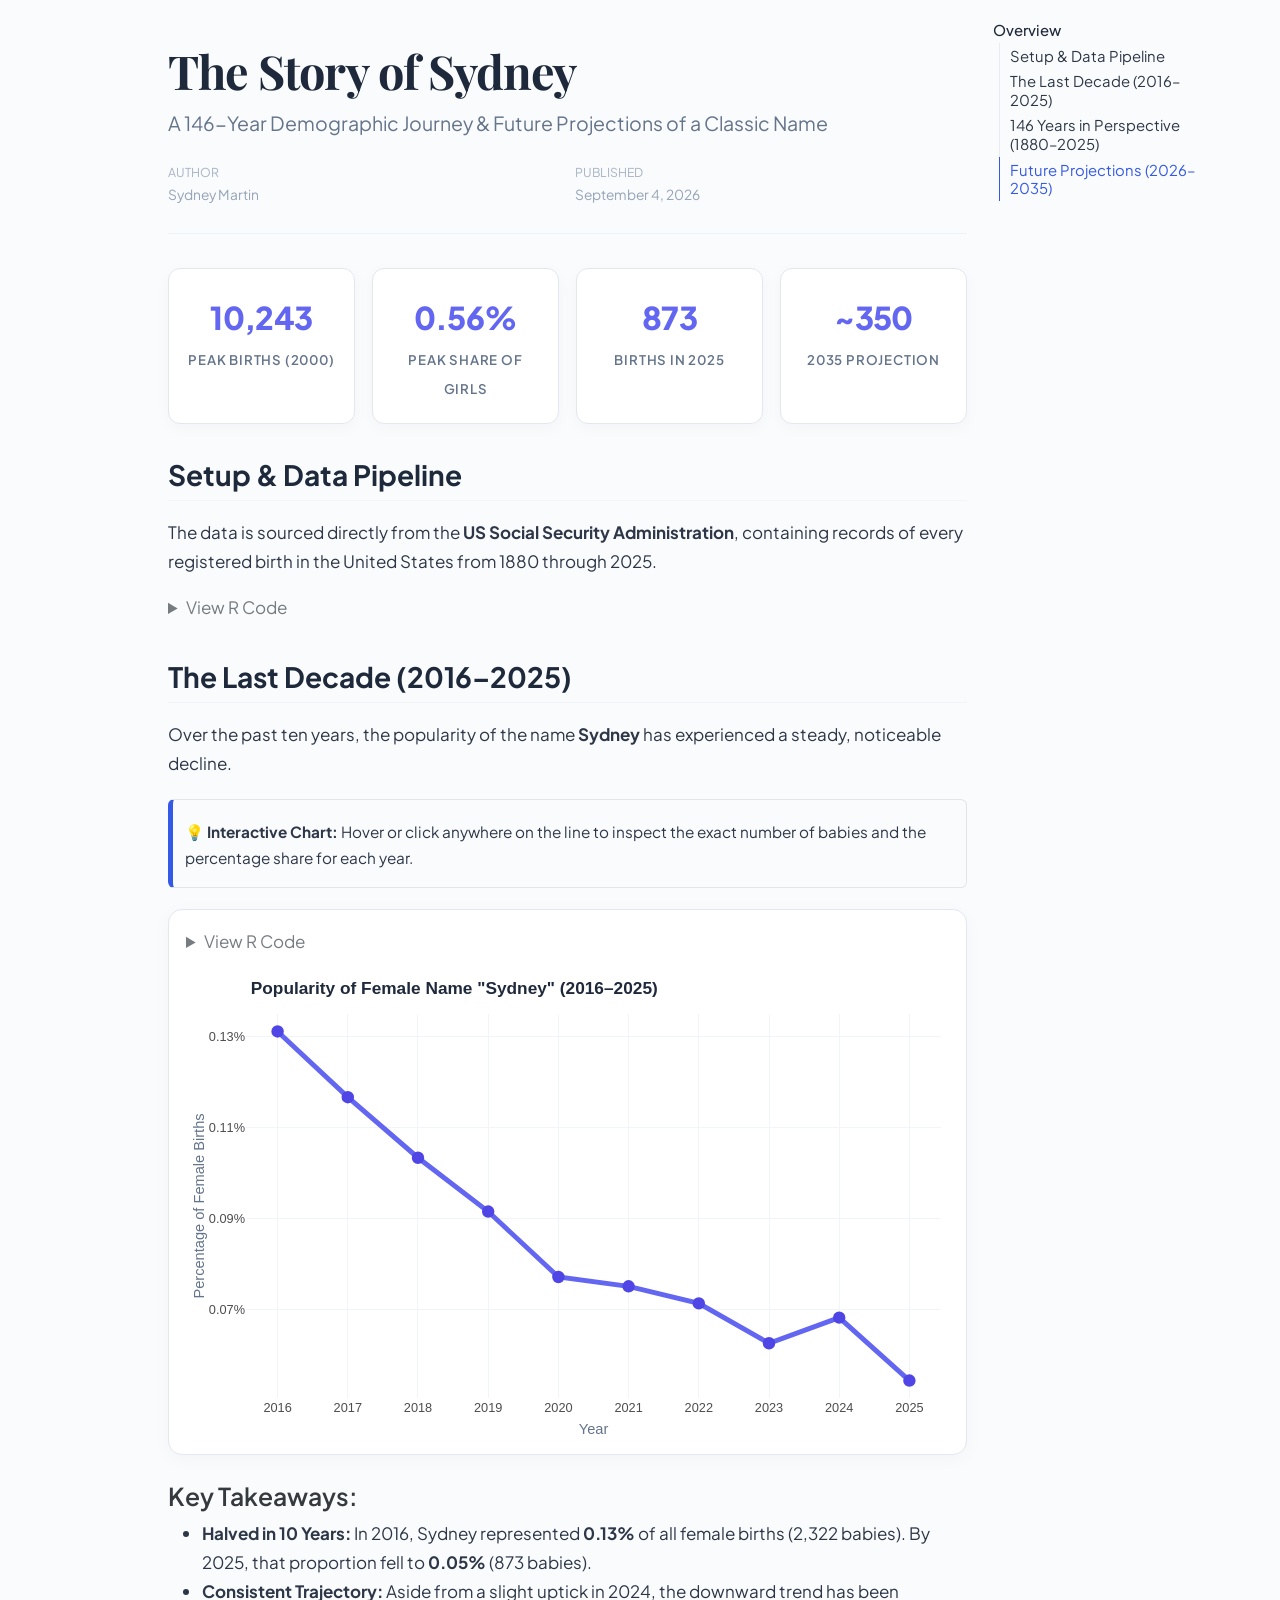
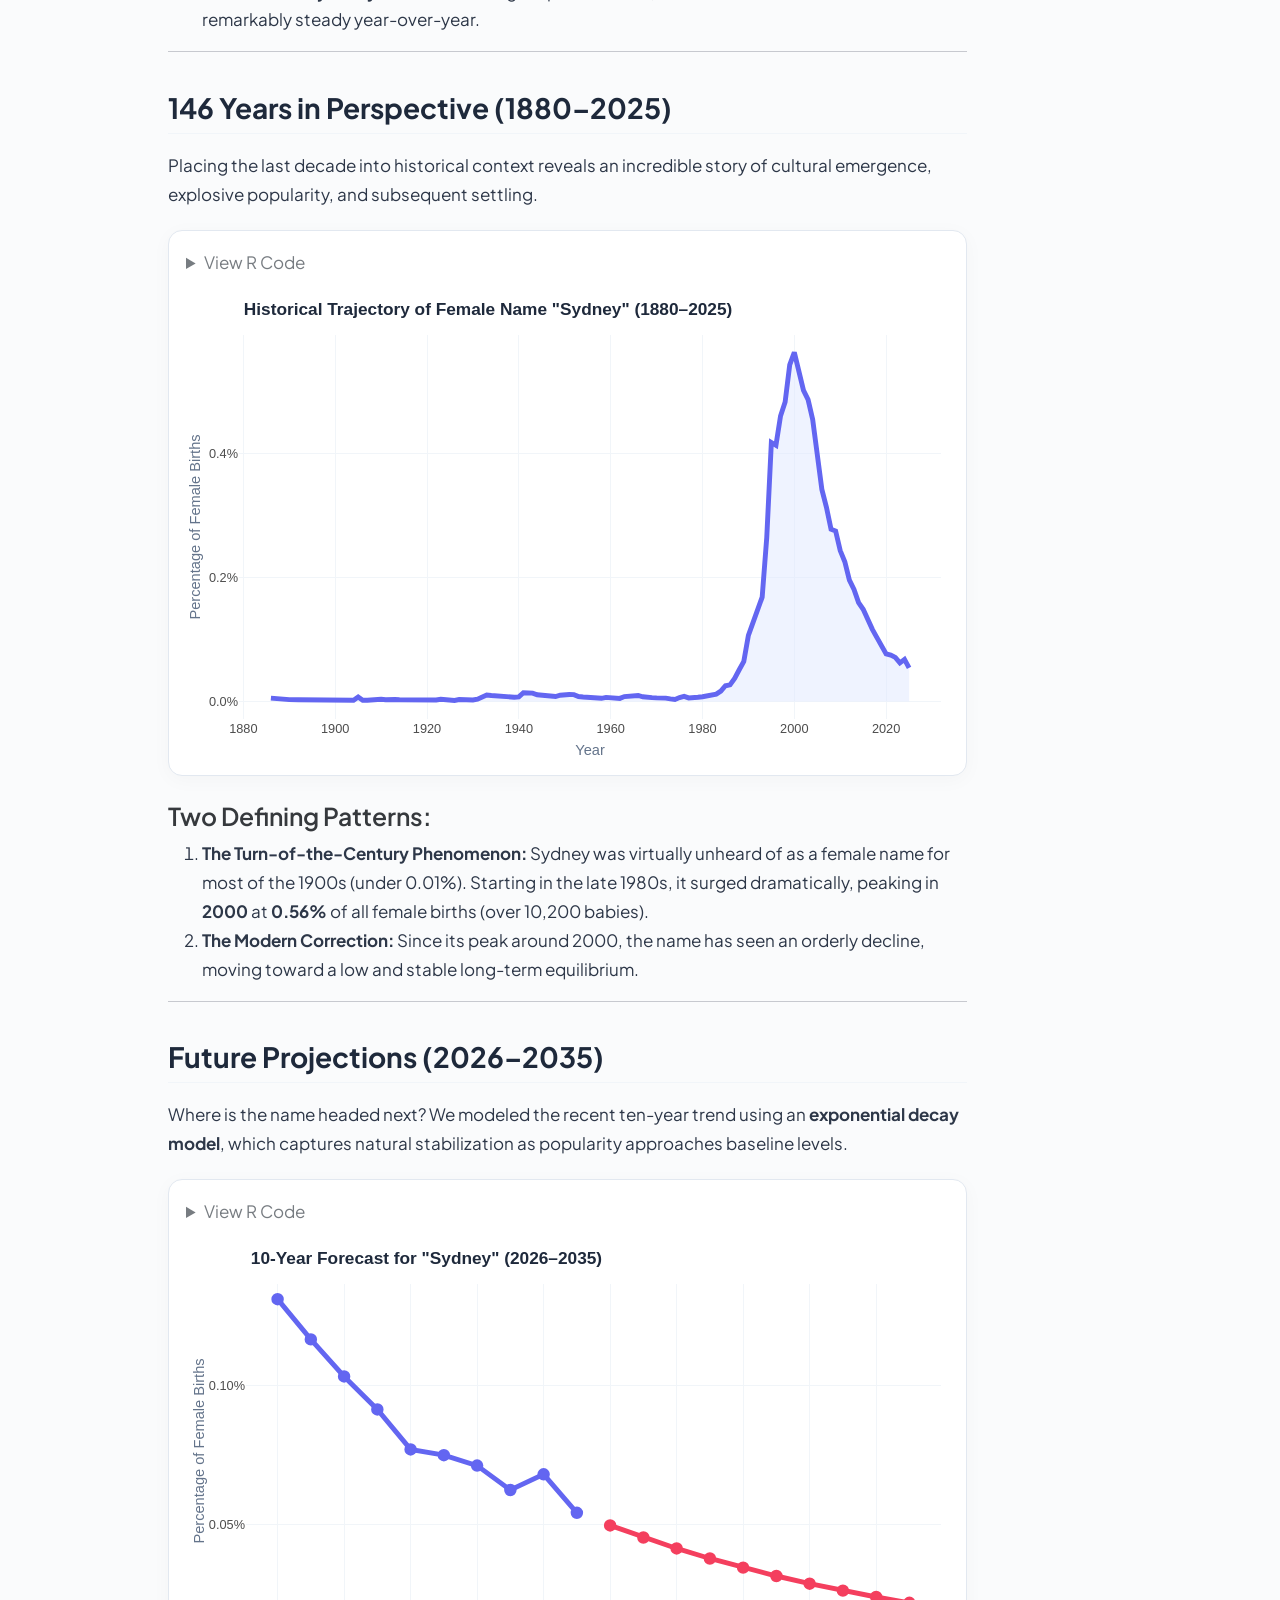
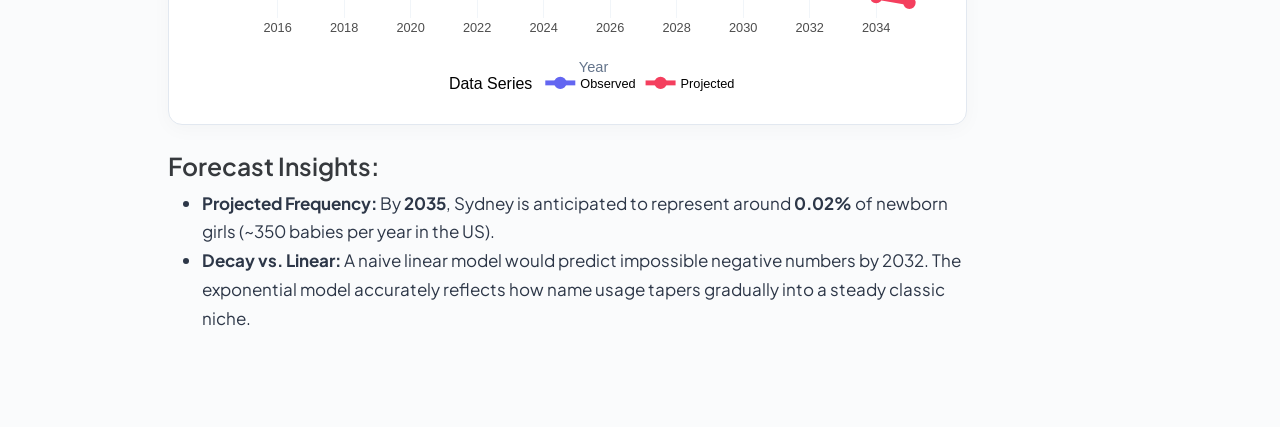
==== commit 6526bc3d: "Built site for gh-pages" ====
--- a/baby.html
+++ b/baby.html
@@ -332,8 +332,8 @@
 <span id="cb2-28"><a href="#cb2-28" aria-hidden="true" tabindex="-1"></a>  <span class="fu">config</span>(<span class="at">displayModeBar =</span> <span class="cn">FALSE</span>)</span></code></pre></div><button title="Copy to Clipboard" class="code-copy-button"><i class="bi"></i></button></div>
 </details>
 <div class="cell-output-display">
-<div class="plotly html-widget html-fill-item" id="htmlwidget-88caf5ac8211d3bb58d5" style="width:100%;height:464px;"></div>
-<script type="application/json" data-for="htmlwidget-88caf5ac8211d3bb58d5">{"x":{"data":[{"x":[2016,2017,2018,2019,2020,2021,2022,2023,2024,2025],"y":[0.0013103674785076031,0.0011659689966932354,0.0010328768766085425,0.00091458001413279348,0.00077077774939083199,0.00075021589275386523,0.00071274794513365093,0.00062508491308016663,0.00068140156401409714,0.00054315804405864114],"text":["<b>Year:<\/b> 2016<br><b>Count:<\/b> 2,322 babies<br><b>Share:<\/b> 0.13%","<b>Year:<\/b> 2017<br><b>Count:<\/b> 2,013 babies<br><b>Share:<\/b> 0.12%","<b>Year:<\/b> 2018<br><b>Count:<\/b> 1,757 babies<br><b>Share:<\/b> 0.10%","<b>Year:<\/b> 2019<br><b>Count:<\/b> 1,535 babies<br><b>Share:<\/b> 0.09%","<b>Year:<\/b> 2020<br><b>Count:<\/b> 1,246 babies<br><b>Share:<\/b> 0.08%","<b>Year:<\/b> 2021<br><b>Count:<\/b> 1,231 babies<br><b>Share:<\/b> 0.08%","<b>Year:<\/b> 2022<br><b>Count:<\/b> 1,169 babies<br><b>Share:<\/b> 0.07%","<b>Year:<\/b> 2023<br><b>Count:<\/b> 1,003 babies<br><b>Share:<\/b> 0.06%","<b>Year:<\/b> 2024<br><b>Count:<\/b> 1,104 babies<br><b>Share:<\/b> 0.07%","<b>Year:<\/b> 2025<br><b>Count:<\/b> 873 babies<br><b>Share:<\/b> 0.05%"],"type":"scatter","mode":"lines+markers","line":{"width":4.9133858267716546,"color":"rgba(99,102,241,1)","dash":"solid"},"hoveron":"points","showlegend":false,"xaxis":"x","yaxis":"y","hoverinfo":"text","marker":{"autocolorscale":false,"color":"rgba(79,70,229,1)","opacity":1,"size":10.58267716535433,"symbol":"circle","line":{"width":1.8897637795275593,"color":"rgba(79,70,229,1)"}},"frame":null}],"layout":{"margin":{"t":41.238688252386879,"r":7.9701120797011216,"b":39.319219593192202,"l":58.447488584474911},"paper_bgcolor":"rgba(255,255,255,1)","font":{"color":"rgba(0,0,0,1)","family":"","size":15.940224159402243},"title":{"text":"<b> Popularity of Female Name \"Sydney\" (2016–2025) <\/b>","font":{"color":"rgba(30,41,59,1)","family":"","size":17.268576172685762},"x":0,"xref":"paper"},"xaxis":{"domain":[0,1],"automargin":true,"type":"linear","autorange":false,"range":[2015.55,2025.45],"tickmode":"array","ticktext":["2016","2017","2018","2019","2020","2021","2022","2023","2024","2025"],"tickvals":[2016,2017,2018,2019,2020,2021,2022,2023,2024,2025],"categoryorder":"array","categoryarray":["2016","2017","2018","2019","2020","2021","2022","2023","2024","2025"],"nticks":null,"ticks":"","tickcolor":null,"ticklen":3.9850560398505608,"tickwidth":0,"showticklabels":true,"tickfont":{"color":"rgba(77,77,77,1)","family":"","size":12.7521793275218},"tickangle":-0,"showline":false,"linecolor":null,"linewidth":0,"showgrid":true,"gridcolor":"rgba(241,245,249,1)","gridwidth":0.72455564360919278,"zeroline":false,"anchor":"y","title":{"text":"Year","font":{"color":"rgba(100,116,139,1)","family":"","size":14.611872146118724}},"hoverformat":".2f"},"yaxis":{"domain":[0,1],"automargin":true,"type":"linear","autorange":false,"range":[0.00050479757233619306,0.0013487279502300512],"tickmode":"array","ticktext":["0.07%","0.09%","0.11%","0.13%"],"tickvals":[0.00069999999999999999,0.00089999999999999998,0.0011000000000000001,0.0012999999999999999],"categoryorder":"array","categoryarray":["0.07%","0.09%","0.11%","0.13%"],"nticks":null,"ticks":"","tickcolor":null,"ticklen":3.9850560398505608,"tickwidth":0,"showticklabels":true,"tickfont":{"color":"rgba(77,77,77,1)","family":"","size":12.7521793275218},"tickangle":-0,"showline":false,"linecolor":null,"linewidth":0,"showgrid":true,"gridcolor":"rgba(241,245,249,1)","gridwidth":0.72455564360919278,"zeroline":false,"anchor":"x","title":{"text":"Percentage of Female Births","font":{"color":"rgba(100,116,139,1)","family":"","size":14.611872146118724}},"hoverformat":".2f"},"shapes":[],"showlegend":false,"legend":{"bgcolor":null,"bordercolor":null,"borderwidth":0,"font":{"color":"rgba(0,0,0,1)","family":"","size":12.7521793275218}},"hovermode":"closest","barmode":"relative"},"config":{"doubleClick":"reset","modeBarButtonsToAdd":["hoverclosest","hovercompare"],"showSendToCloud":false,"displayModeBar":false},"source":"A","attrs":{"5df363950193":{"x":{},"y":{},"text":{},"type":"scatter"},"5df3129617c3":{"x":{},"y":{},"text":{}}},"cur_data":"5df363950193","visdat":{"5df363950193":["function (y) ","x"],"5df3129617c3":["function (y) ","x"]},"highlight":{"on":"plotly_click","persistent":false,"dynamic":false,"selectize":false,"opacityDim":0.20000000000000001,"selected":{"opacity":1},"debounce":0},"shinyEvents":["plotly_hover","plotly_click","plotly_selected","plotly_relayout","plotly_brushed","plotly_brushing","plotly_clickannotation","plotly_doubleclick","plotly_deselect","plotly_afterplot","plotly_sunburstclick"],"base_url":"https://plot.ly"},"evals":[],"jsHooks":[]}</script>
+<div class="plotly html-widget html-fill-item" id="htmlwidget-9bb182247378106164b3" style="width:100%;height:464px;"></div>
+<script type="application/json" data-for="htmlwidget-9bb182247378106164b3">{"x":{"data":[{"x":[2016,2017,2018,2019,2020,2021,2022,2023,2024,2025],"y":[0.0013103674785076031,0.0011659689966932354,0.0010328768766085425,0.00091458001413279348,0.00077077774939083199,0.00075021589275386523,0.00071274794513365093,0.00062508491308016663,0.00068140156401409714,0.00054315804405864114],"text":["<b>Year:<\/b> 2016<br><b>Count:<\/b> 2,322 babies<br><b>Share:<\/b> 0.13%","<b>Year:<\/b> 2017<br><b>Count:<\/b> 2,013 babies<br><b>Share:<\/b> 0.12%","<b>Year:<\/b> 2018<br><b>Count:<\/b> 1,757 babies<br><b>Share:<\/b> 0.10%","<b>Year:<\/b> 2019<br><b>Count:<\/b> 1,535 babies<br><b>Share:<\/b> 0.09%","<b>Year:<\/b> 2020<br><b>Count:<\/b> 1,246 babies<br><b>Share:<\/b> 0.08%","<b>Year:<\/b> 2021<br><b>Count:<\/b> 1,231 babies<br><b>Share:<\/b> 0.08%","<b>Year:<\/b> 2022<br><b>Count:<\/b> 1,169 babies<br><b>Share:<\/b> 0.07%","<b>Year:<\/b> 2023<br><b>Count:<\/b> 1,003 babies<br><b>Share:<\/b> 0.06%","<b>Year:<\/b> 2024<br><b>Count:<\/b> 1,104 babies<br><b>Share:<\/b> 0.07%","<b>Year:<\/b> 2025<br><b>Count:<\/b> 873 babies<br><b>Share:<\/b> 0.05%"],"type":"scatter","mode":"lines+markers","line":{"width":4.9133858267716546,"color":"rgba(99,102,241,1)","dash":"solid"},"hoveron":"points","showlegend":false,"xaxis":"x","yaxis":"y","hoverinfo":"text","marker":{"autocolorscale":false,"color":"rgba(79,70,229,1)","opacity":1,"size":10.58267716535433,"symbol":"circle","line":{"width":1.8897637795275593,"color":"rgba(79,70,229,1)"}},"frame":null}],"layout":{"margin":{"t":41.238688252386879,"r":7.9701120797011216,"b":39.319219593192202,"l":58.447488584474911},"paper_bgcolor":"rgba(255,255,255,1)","font":{"color":"rgba(0,0,0,1)","family":"","size":15.940224159402243},"title":{"text":"<b> Popularity of Female Name \"Sydney\" (2016–2025) <\/b>","font":{"color":"rgba(30,41,59,1)","family":"","size":17.268576172685762},"x":0,"xref":"paper"},"xaxis":{"domain":[0,1],"automargin":true,"type":"linear","autorange":false,"range":[2015.55,2025.45],"tickmode":"array","ticktext":["2016","2017","2018","2019","2020","2021","2022","2023","2024","2025"],"tickvals":[2016,2017,2018,2019,2020,2021,2022,2023,2024,2025],"categoryorder":"array","categoryarray":["2016","2017","2018","2019","2020","2021","2022","2023","2024","2025"],"nticks":null,"ticks":"","tickcolor":null,"ticklen":3.9850560398505608,"tickwidth":0,"showticklabels":true,"tickfont":{"color":"rgba(77,77,77,1)","family":"","size":12.7521793275218},"tickangle":-0,"showline":false,"linecolor":null,"linewidth":0,"showgrid":true,"gridcolor":"rgba(241,245,249,1)","gridwidth":0.72455564360919278,"zeroline":false,"anchor":"y","title":{"text":"Year","font":{"color":"rgba(100,116,139,1)","family":"","size":14.611872146118724}},"hoverformat":".2f"},"yaxis":{"domain":[0,1],"automargin":true,"type":"linear","autorange":false,"range":[0.00050479757233619306,0.0013487279502300512],"tickmode":"array","ticktext":["0.07%","0.09%","0.11%","0.13%"],"tickvals":[0.00069999999999999999,0.00089999999999999998,0.0011000000000000001,0.0012999999999999999],"categoryorder":"array","categoryarray":["0.07%","0.09%","0.11%","0.13%"],"nticks":null,"ticks":"","tickcolor":null,"ticklen":3.9850560398505608,"tickwidth":0,"showticklabels":true,"tickfont":{"color":"rgba(77,77,77,1)","family":"","size":12.7521793275218},"tickangle":-0,"showline":false,"linecolor":null,"linewidth":0,"showgrid":true,"gridcolor":"rgba(241,245,249,1)","gridwidth":0.72455564360919278,"zeroline":false,"anchor":"x","title":{"text":"Percentage of Female Births","font":{"color":"rgba(100,116,139,1)","family":"","size":14.611872146118724}},"hoverformat":".2f"},"shapes":[],"showlegend":false,"legend":{"bgcolor":null,"bordercolor":null,"borderwidth":0,"font":{"color":"rgba(0,0,0,1)","family":"","size":12.7521793275218}},"hovermode":"closest","barmode":"relative"},"config":{"doubleClick":"reset","modeBarButtonsToAdd":["hoverclosest","hovercompare"],"showSendToCloud":false,"displayModeBar":false},"source":"A","attrs":{"63344d17a41c":{"x":{},"y":{},"text":{},"type":"scatter"},"63342907fe3c":{"x":{},"y":{},"text":{}}},"cur_data":"63344d17a41c","visdat":{"63344d17a41c":["function (y) ","x"],"63342907fe3c":["function (y) ","x"]},"highlight":{"on":"plotly_click","persistent":false,"dynamic":false,"selectize":false,"opacityDim":0.20000000000000001,"selected":{"opacity":1},"debounce":0},"shinyEvents":["plotly_hover","plotly_click","plotly_selected","plotly_relayout","plotly_brushed","plotly_brushing","plotly_clickannotation","plotly_doubleclick","plotly_deselect","plotly_afterplot","plotly_sunburstclick"],"base_url":"https://plot.ly"},"evals":[],"jsHooks":[]}</script>
 </div>
 </div>
 </div>
@@ -383,8 +383,8 @@
 <span id="cb3-28"><a href="#cb3-28" aria-hidden="true" tabindex="-1"></a>  <span class="fu">config</span>(<span class="at">displayModeBar =</span> <span class="cn">FALSE</span>)</span></code></pre></div><button title="Copy to Clipboard" class="code-copy-button"><i class="bi"></i></button></div>
 </details>
 <div class="cell-output-display">
-<div class="plotly html-widget html-fill-item" id="htmlwidget-ed186ec3af5e591ac5ca" style="width:100%;height:464px;"></div>
-<script type="application/json" data-for="htmlwidget-ed186ec3af5e591ac5ca">{"x":{"data":[{"x":[1886,1888,1890,1892,1896,1899,1901,1902,1903,1904,1905,1906,1907,1908,1909,1910,1911,1912,1913,1914,1915,1916,1917,1918,1919,1920,1921,1922,1923,1924,1925,1926,1927,1928,1929,1930,1931,1932,1933,1934,1935,1936,1937,1938,1939,1940,1941,1942,1943,1944,1945,1946,1947,1948,1949,1950,1951,1952,1953,1954,1955,1956,1957,1958,1959,1960,1961,1962,1963,1964,1965,1966,1967,1968,1969,1970,1971,1972,1973,1974,1975,1976,1977,1978,1979,1980,1981,1982,1983,1984,1985,1986,1987,1988,1989,1990,1991,1992,1993,1994,1995,1996,1997,1998,1999,2000,2001,2002,2003,2004,2005,2006,2007,2008,2009,2010,2011,2012,2013,2014,2015,2016,2017,2018,2019,2020,2021,2022,2023,2024,2025,2025,2025,2024,2023,2022,2021,2020,2019,2018,2017,2016,2015,2014,2013,2012,2011,2010,2009,2008,2007,2006,2005,2004,2003,2002,2001,2000,1999,1998,1997,1996,1995,1994,1993,1992,1991,1990,1989,1988,1987,1986,1985,1984,1983,1982,1981,1980,1979,1978,1977,1976,1975,1974,1973,1972,1971,1970,1969,1968,1967,1966,1965,1964,1963,1962,1961,1960,1959,1958,1957,1956,1955,1954,1953,1952,1951,1950,1949,1948,1947,1946,1945,1944,1943,1942,1941,1940,1939,1938,1937,1936,1935,1934,1933,1932,1931,1930,1929,1928,1927,1926,1925,1924,1923,1922,1921,1920,1919,1918,1917,1916,1915,1914,1913,1912,1911,1910,1909,1908,1907,1906,1905,1904,1903,1902,1901,1899,1896,1892,1890,1888,1886,1886],"y":[0,0,0,0,0,0,0,0,0,0,0,0,0,0,0,0,0,0,0,0,0,0,0,0,0,0,0,0,0,0,0,0,0,0,0,0,0,0,0,0,0,0,0,0,0,0,0,0,0,0,0,0,0,0,0,0,0,0,0,0,0,0,0,0,0,0,0,0,0,0,0,0,0,0,0,0,0,0,0,0,0,0,0,0,0,0,0,0,0,0,0,0,0,0,0,0,0,0,0,0,0,0,0,0,0,0,0,0,0,0,0,0,0,0,0,0,0,0,0,0,0,0,0,0,0,0,0,0,0,0,0,0,0.00054315804405864114,0.00068140156401409714,0.00062508491308016663,0.00071274794513365093,0.00075021589275386523,0.00077077774939083199,0.00091458001413279348,0.0010328768766085425,0.0011659689966932354,0.0013103674785076031,0.0014901142682362538,0.0015982265563115954,0.0018105184454046341,0.0019624622314035976,0.0022591534371081017,0.0024386882276334035,0.0027548644232203334,0.00278380359377198,0.0031373903382733016,0.0034272928436589558,0.003991683271621708,0.0045571136827773995,0.004877007571922316,0.0050275978055320273,0.0053531442433289791,0.0056403066899554854,0.0054396633711480792,0.0048405471804788928,0.0046142091445444677,0.0041408847768434464,0.0041852710304182772,0.0026526624902772108,0.0016859472702026232,0.0014686015908404381,0.0012693285945065806,0.0010681853017070423,0.00064712034160143025,0.00051323690768586303,0.00037443231230070538,0.00027046767007840648,0.00025569086509517511,0.00016925829825925265,0.00012031540593879238,9.1535883542733968e-05,9.2322818124048299e-05,7.8298772455937364e-05,7.0393230289272571e-05,7.1808175556627599e-05,5.8050570526225162e-05,8.2588275604583713e-05,6.3792089918037454e-05,3.338934566422311e-05,4.3203683422609519e-05,5.5217966348593651e-05,6.2506648844258067e-05,5.8919631334718421e-05,6.2832836203094693e-05,6.0961150068672734e-05,7.7527596493087622e-05,9.8098484969361946e-05,9.4608772895889555e-05,8.9188882526631324e-05,8.0414753357575358e-05,5.084910375912169e-05,6.2918164275858998e-05,6.3305506936156889e-05,6.7211541407745734e-05,5.2196762905898184e-05,5.7216882794883346e-05,5.9769796628286154e-05,6.8532489258555179e-05,7.3638650507360003e-05,8.1326698917398119e-05,0.0001116303149107362,0.00011383456450505009,0.00011791805745761663,0.00010287121751008401,8.0687528417322968e-05,7.728036300335183e-05,9.6734879606441774e-05,0.0001009876902126097,0.00010925066850107329,0.00013617211582083477,0.00013844478385215578,0.00014154234806339441,7.4331367487284964e-05,7.0216266099586722e-05,7.8843198097613322e-05,8.5523663269842194e-05,9.3234267918761228e-05,8.9645300249767065e-05,9.8637745696569229e-05,0.00010615795510014564,6.7469554363593429e-05,3.8507487358273661e-05,2.5756554376971153e-05,2.9555035506344929e-05,2.4277779415564483e-05,3.186767200785622e-05,1.7715524113780905e-05,2.053583750073929e-05,2.6423844877617562e-05,3.64731764655171e-05,2.4979121617514693e-05,1.94638046223292e-05,2.5035696730922173e-05,3.5394565341464642e-05,3.800865733554129e-05,2.9594910415281332e-05,3.734437450087807e-05,2.7443152018799575e-05,3.0200333254112171e-05,3.3624424782161765e-05,2.1500791049937378e-05,2.8686927606147607e-05,3.7830735202507925e-05,4.6079233241558863e-05,3.2903395630429059e-05,2.1973606559435465e-05,2.031852677135223e-05,7.2012262659584323e-05,2.1789498914156639e-05,1.9086154903233195e-05,1.8934158357726839e-05,2.9246485199189455e-05,2.5748641759147206e-05,2.1015644045427417e-05,2.8256702725358977e-05,3.151641217163838e-05,3.3590487174032312e-05,5.5350681159320019e-05,0],"text":["<b>Year:<\/b> 1886<br><b>Count:<\/b> 8 babies<br><b>Share:<\/b> 0.01%","<b>Year:<\/b> 1888<br><b>Count:<\/b> 6 babies<br><b>Share:<\/b> 0.00%","<b>Year:<\/b> 1890<br><b>Count:<\/b> 6 babies<br><b>Share:<\/b> 0.00%","<b>Year:<\/b> 1892<br><b>Count:<\/b> 6 babies<br><b>Share:<\/b> 0.00%","<b>Year:<\/b> 1896<br><b>Count:<\/b> 5 babies<br><b>Share:<\/b> 0.00%","<b>Year:<\/b> 1899<br><b>Count:<\/b> 6 babies<br><b>Share:<\/b> 0.00%","<b>Year:<\/b> 1901<br><b>Count:<\/b> 7 babies<br><b>Share:<\/b> 0.00%","<b>Year:<\/b> 1902<br><b>Count:<\/b> 5 babies<br><b>Share:<\/b> 0.00%","<b>Year:<\/b> 1903<br><b>Count:<\/b> 5 babies<br><b>Share:<\/b> 0.00%","<b>Year:<\/b> 1904<br><b>Count:<\/b> 6 babies<br><b>Share:<\/b> 0.00%","<b>Year:<\/b> 1905<br><b>Count:<\/b> 21 babies<br><b>Share:<\/b> 0.01%","<b>Year:<\/b> 1906<br><b>Count:<\/b> 6 babies<br><b>Share:<\/b> 0.00%","<b>Year:<\/b> 1907<br><b>Count:<\/b> 7 babies<br><b>Share:<\/b> 0.00%","<b>Year:<\/b> 1908<br><b>Count:<\/b> 11 babies<br><b>Share:<\/b> 0.00%","<b>Year:<\/b> 1909<br><b>Count:<\/b> 16 babies<br><b>Share:<\/b> 0.00%","<b>Year:<\/b> 1910<br><b>Count:<\/b> 15 babies<br><b>Share:<\/b> 0.00%","<b>Year:<\/b> 1911<br><b>Count:<\/b> 12 babies<br><b>Share:<\/b> 0.00%","<b>Year:<\/b> 1912<br><b>Count:<\/b> 12 babies<br><b>Share:<\/b> 0.00%","<b>Year:<\/b> 1913<br><b>Count:<\/b> 21 babies<br><b>Share:<\/b> 0.00%","<b>Year:<\/b> 1914<br><b>Count:<\/b> 23 babies<br><b>Share:<\/b> 0.00%","<b>Year:<\/b> 1915<br><b>Count:<\/b> 27 babies<br><b>Share:<\/b> 0.00%","<b>Year:<\/b> 1916<br><b>Count:<\/b> 39 babies<br><b>Share:<\/b> 0.00%","<b>Year:<\/b> 1917<br><b>Count:<\/b> 32 babies<br><b>Share:<\/b> 0.00%","<b>Year:<\/b> 1918<br><b>Count:<\/b> 44 babies<br><b>Share:<\/b> 0.00%","<b>Year:<\/b> 1919<br><b>Count:<\/b> 40 babies<br><b>Share:<\/b> 0.00%","<b>Year:<\/b> 1920<br><b>Count:<\/b> 30 babies<br><b>Share:<\/b> 0.00%","<b>Year:<\/b> 1921<br><b>Count:<\/b> 24 babies<br><b>Share:<\/b> 0.00%","<b>Year:<\/b> 1922<br><b>Count:<\/b> 30 babies<br><b>Share:<\/b> 0.00%","<b>Year:<\/b> 1923<br><b>Count:<\/b> 44 babies<br><b>Share:<\/b> 0.00%","<b>Year:<\/b> 1924<br><b>Count:<\/b> 33 babies<br><b>Share:<\/b> 0.00%","<b>Year:<\/b> 1925<br><b>Count:<\/b> 25 babies<br><b>Share:<\/b> 0.00%","<b>Year:<\/b> 1926<br><b>Count:<\/b> 21 babies<br><b>Share:<\/b> 0.00%","<b>Year:<\/b> 1927<br><b>Count:<\/b> 38 babies<br><b>Share:<\/b> 0.00%","<b>Year:<\/b> 1928<br><b>Count:<\/b> 28 babies<br><b>Share:<\/b> 0.00%","<b>Year:<\/b> 1929<br><b>Count:<\/b> 33 babies<br><b>Share:<\/b> 0.00%","<b>Year:<\/b> 1930<br><b>Count:<\/b> 29 babies<br><b>Share:<\/b> 0.00%","<b>Year:<\/b> 1931<br><b>Count:<\/b> 41 babies<br><b>Share:<\/b> 0.00%","<b>Year:<\/b> 1932<br><b>Count:<\/b> 72 babies<br><b>Share:<\/b> 0.01%","<b>Year:<\/b> 1933<br><b>Count:<\/b> 107 babies<br><b>Share:<\/b> 0.01%","<b>Year:<\/b> 1934<br><b>Count:<\/b> 103 babies<br><b>Share:<\/b> 0.01%","<b>Year:<\/b> 1935<br><b>Count:<\/b> 94 babies<br><b>Share:<\/b> 0.01%","<b>Year:<\/b> 1936<br><b>Count:<\/b> 97 babies<br><b>Share:<\/b> 0.01%","<b>Year:<\/b> 1937<br><b>Count:<\/b> 91 babies<br><b>Share:<\/b> 0.01%","<b>Year:<\/b> 1938<br><b>Count:<\/b> 87 babies<br><b>Share:<\/b> 0.01%","<b>Year:<\/b> 1939<br><b>Count:<\/b> 77 babies<br><b>Share:<\/b> 0.01%","<b>Year:<\/b> 1940<br><b>Count:<\/b> 85 babies<br><b>Share:<\/b> 0.01%","<b>Year:<\/b> 1941<br><b>Count:<\/b> 171 babies<br><b>Share:<\/b> 0.01%","<b>Year:<\/b> 1942<br><b>Count:<\/b> 187 babies<br><b>Share:<\/b> 0.01%","<b>Year:<\/b> 1943<br><b>Count:<\/b> 190 babies<br><b>Share:<\/b> 0.01%","<b>Year:<\/b> 1944<br><b>Count:<\/b> 145 babies<br><b>Share:<\/b> 0.01%","<b>Year:<\/b> 1945<br><b>Count:<\/b> 132 babies<br><b>Share:<\/b> 0.01%","<b>Year:<\/b> 1946<br><b>Count:<\/b> 152 babies<br><b>Share:<\/b> 0.01%","<b>Year:<\/b> 1947<br><b>Count:<\/b> 137 babies<br><b>Share:<\/b> 0.01%","<b>Year:<\/b> 1948<br><b>Count:<\/b> 137 babies<br><b>Share:<\/b> 0.01%","<b>Year:<\/b> 1949<br><b>Count:<\/b> 176 babies<br><b>Share:<\/b> 0.01%","<b>Year:<\/b> 1950<br><b>Count:<\/b> 202 babies<br><b>Share:<\/b> 0.01%","<b>Year:<\/b> 1951<br><b>Count:<\/b> 205 babies<br><b>Share:<\/b> 0.01%","<b>Year:<\/b> 1952<br><b>Count:<\/b> 207 babies<br><b>Share:<\/b> 0.01%","<b>Year:<\/b> 1953<br><b>Count:<\/b> 153 babies<br><b>Share:<\/b> 0.01%","<b>Year:<\/b> 1954<br><b>Count:<\/b> 143 babies<br><b>Share:<\/b> 0.01%","<b>Year:<\/b> 1955<br><b>Count:<\/b> 134 babies<br><b>Share:<\/b> 0.01%","<b>Year:<\/b> 1956<br><b>Count:<\/b> 120 babies<br><b>Share:<\/b> 0.01%","<b>Year:<\/b> 1957<br><b>Count:<\/b> 117 babies<br><b>Share:<\/b> 0.01%","<b>Year:<\/b> 1958<br><b>Count:<\/b> 105 babies<br><b>Share:<\/b> 0.01%","<b>Year:<\/b> 1959<br><b>Count:<\/b> 136 babies<br><b>Share:<\/b> 0.01%","<b>Year:<\/b> 1960<br><b>Count:<\/b> 128 babies<br><b>Share:<\/b> 0.01%","<b>Year:<\/b> 1961<br><b>Count:<\/b> 127 babies<br><b>Share:<\/b> 0.01%","<b>Year:<\/b> 1962<br><b>Count:<\/b> 100 babies<br><b>Share:<\/b> 0.01%","<b>Year:<\/b> 1963<br><b>Count:<\/b> 155 babies<br><b>Share:<\/b> 0.01%","<b>Year:<\/b> 1964<br><b>Count:<\/b> 169 babies<br><b>Share:<\/b> 0.01%","<b>Year:<\/b> 1965<br><b>Count:<\/b> 167 babies<br><b>Share:<\/b> 0.01%","<b>Year:<\/b> 1966<br><b>Count:<\/b> 166 babies<br><b>Share:<\/b> 0.01%","<b>Year:<\/b> 1967<br><b>Count:<\/b> 128 babies<br><b>Share:<\/b> 0.01%","<b>Year:<\/b> 1968<br><b>Count:<\/b> 100 babies<br><b>Share:<\/b> 0.01%","<b>Year:<\/b> 1969<br><b>Count:<\/b> 106 babies<br><b>Share:<\/b> 0.01%","<b>Year:<\/b> 1970<br><b>Count:<\/b> 103 babies<br><b>Share:<\/b> 0.01%","<b>Year:<\/b> 1971<br><b>Count:<\/b> 104 babies<br><b>Share:<\/b> 0.01%","<b>Year:<\/b> 1972<br><b>Count:<\/b> 84 babies<br><b>Share:<\/b> 0.01%","<b>Year:<\/b> 1973<br><b>Count:<\/b> 63 babies<br><b>Share:<\/b> 0.00%","<b>Year:<\/b> 1974<br><b>Count:<\/b> 49 babies<br><b>Share:<\/b> 0.00%","<b>Year:<\/b> 1975<br><b>Count:<\/b> 93 babies<br><b>Share:<\/b> 0.01%","<b>Year:<\/b> 1976<br><b>Count:<\/b> 121 babies<br><b>Share:<\/b> 0.01%","<b>Year:<\/b> 1977<br><b>Count:<\/b> 89 babies<br><b>Share:<\/b> 0.01%","<b>Year:<\/b> 1978<br><b>Count:<\/b> 110 babies<br><b>Share:<\/b> 0.01%","<b>Year:<\/b> 1979<br><b>Count:<\/b> 113 babies<br><b>Share:<\/b> 0.01%","<b>Year:<\/b> 1980<br><b>Count:<\/b> 130 babies<br><b>Share:<\/b> 0.01%","<b>Year:<\/b> 1981<br><b>Count:<\/b> 154 babies<br><b>Share:<\/b> 0.01%","<b>Year:<\/b> 1982<br><b>Count:<\/b> 155 babies<br><b>Share:<\/b> 0.01%","<b>Year:<\/b> 1983<br><b>Count:<\/b> 201 babies<br><b>Share:<\/b> 0.01%","<b>Year:<\/b> 1984<br><b>Count:<\/b> 285 babies<br><b>Share:<\/b> 0.02%","<b>Year:<\/b> 1985<br><b>Count:<\/b> 440 babies<br><b>Share:<\/b> 0.03%","<b>Year:<\/b> 1986<br><b>Count:<\/b> 464 babies<br><b>Share:<\/b> 0.03%","<b>Year:<\/b> 1987<br><b>Count:<\/b> 651 babies<br><b>Share:<\/b> 0.04%","<b>Year:<\/b> 1988<br><b>Count:<\/b> 914 babies<br><b>Share:<\/b> 0.05%","<b>Year:<\/b> 1989<br><b>Count:<\/b> 1,193 babies<br><b>Share:<\/b> 0.06%","<b>Year:<\/b> 1990<br><b>Count:<\/b> 2,028 babies<br><b>Share:<\/b> 0.11%","<b>Year:<\/b> 1991<br><b>Count:<\/b> 2,380 babies<br><b>Share:<\/b> 0.13%","<b>Year:<\/b> 1992<br><b>Count:<\/b> 2,708 babies<br><b>Share:<\/b> 0.15%","<b>Year:<\/b> 1993<br><b>Count:<\/b> 3,050 babies<br><b>Share:<\/b> 0.17%","<b>Year:<\/b> 1994<br><b>Count:<\/b> 4,737 babies<br><b>Share:<\/b> 0.27%","<b>Year:<\/b> 1995<br><b>Count:<\/b> 7,360 babies<br><b>Share:<\/b> 0.42%","<b>Year:<\/b> 1996<br><b>Count:<\/b> 7,259 babies<br><b>Share:<\/b> 0.41%","<b>Year:<\/b> 1997<br><b>Count:<\/b> 8,032 babies<br><b>Share:<\/b> 0.46%","<b>Year:<\/b> 1998<br><b>Count:<\/b> 8,553 babies<br><b>Share:<\/b> 0.48%","<b>Year:<\/b> 1999<br><b>Count:<\/b> 9,649 babies<br><b>Share:<\/b> 0.54%","<b>Year:<\/b> 2000<br><b>Count:<\/b> 10,243 babies<br><b>Share:<\/b> 0.56%","<b>Year:<\/b> 2001<br><b>Count:<\/b> 9,639 babies<br><b>Share:<\/b> 0.54%","<b>Year:<\/b> 2002<br><b>Count:<\/b> 9,034 babies<br><b>Share:<\/b> 0.50%","<b>Year:<\/b> 2003<br><b>Count:<\/b> 8,911 babies<br><b>Share:<\/b> 0.49%","<b>Year:<\/b> 2004<br><b>Count:<\/b> 8,368 babies<br><b>Share:<\/b> 0.46%","<b>Year:<\/b> 2005<br><b>Count:<\/b> 7,376 babies<br><b>Share:<\/b> 0.40%","<b>Year:<\/b> 2006<br><b>Count:<\/b> 6,516 babies<br><b>Share:<\/b> 0.34%","<b>Year:<\/b> 2007<br><b>Count:<\/b> 6,032 babies<br><b>Share:<\/b> 0.31%","<b>Year:<\/b> 2008<br><b>Count:<\/b> 5,264 babies<br><b>Share:<\/b> 0.28%","<b>Year:<\/b> 2009<br><b>Count:<\/b> 5,061 babies<br><b>Share:<\/b> 0.28%","<b>Year:<\/b> 2010<br><b>Count:<\/b> 4,335 babies<br><b>Share:<\/b> 0.24%","<b>Year:<\/b> 2011<br><b>Count:<\/b> 3,974 babies<br><b>Share:<\/b> 0.23%","<b>Year:<\/b> 2012<br><b>Count:<\/b> 3,456 babies<br><b>Share:<\/b> 0.20%","<b>Year:<\/b> 2013<br><b>Count:<\/b> 3,177 babies<br><b>Share:<\/b> 0.18%","<b>Year:<\/b> 2014<br><b>Count:<\/b> 2,855 babies<br><b>Share:<\/b> 0.16%","<b>Year:<\/b> 2015<br><b>Count:<\/b> 2,660 babies<br><b>Share:<\/b> 0.15%","<b>Year:<\/b> 2016<br><b>Count:<\/b> 2,322 babies<br><b>Share:<\/b> 0.13%","<b>Year:<\/b> 2017<br><b>Count:<\/b> 2,013 babies<br><b>Share:<\/b> 0.12%","<b>Year:<\/b> 2018<br><b>Count:<\/b> 1,757 babies<br><b>Share:<\/b> 0.10%","<b>Year:<\/b> 2019<br><b>Count:<\/b> 1,535 babies<br><b>Share:<\/b> 0.09%","<b>Year:<\/b> 2020<br><b>Count:<\/b> 1,246 babies<br><b>Share:<\/b> 0.08%","<b>Year:<\/b> 2021<br><b>Count:<\/b> 1,231 babies<br><b>Share:<\/b> 0.08%","<b>Year:<\/b> 2022<br><b>Count:<\/b> 1,169 babies<br><b>Share:<\/b> 0.07%","<b>Year:<\/b> 2023<br><b>Count:<\/b> 1,003 babies<br><b>Share:<\/b> 0.06%","<b>Year:<\/b> 2024<br><b>Count:<\/b> 1,104 babies<br><b>Share:<\/b> 0.07%","<b>Year:<\/b> 2025<br><b>Count:<\/b> 873 babies<br><b>Share:<\/b> 0.05%","<b>Year:<\/b> 2025<br><b>Count:<\/b> 873 babies<br><b>Share:<\/b> 0.05%","<b>Year:<\/b> 2025<br><b>Count:<\/b> 873 babies<br><b>Share:<\/b> 0.05%","<b>Year:<\/b> 2024<br><b>Count:<\/b> 1,104 babies<br><b>Share:<\/b> 0.07%","<b>Year:<\/b> 2023<br><b>Count:<\/b> 1,003 babies<br><b>Share:<\/b> 0.06%","<b>Year:<\/b> 2022<br><b>Count:<\/b> 1,169 babies<br><b>Share:<\/b> 0.07%","<b>Year:<\/b> 2021<br><b>Count:<\/b> 1,231 babies<br><b>Share:<\/b> 0.08%","<b>Year:<\/b> 2020<br><b>Count:<\/b> 1,246 babies<br><b>Share:<\/b> 0.08%","<b>Year:<\/b> 2019<br><b>Count:<\/b> 1,535 babies<br><b>Share:<\/b> 0.09%","<b>Year:<\/b> 2018<br><b>Count:<\/b> 1,757 babies<br><b>Share:<\/b> 0.10%","<b>Year:<\/b> 2017<br><b>Count:<\/b> 2,013 babies<br><b>Share:<\/b> 0.12%","<b>Year:<\/b> 2016<br><b>Count:<\/b> 2,322 babies<br><b>Share:<\/b> 0.13%","<b>Year:<\/b> 2015<br><b>Count:<\/b> 2,660 babies<br><b>Share:<\/b> 0.15%","<b>Year:<\/b> 2014<br><b>Count:<\/b> 2,855 babies<br><b>Share:<\/b> 0.16%","<b>Year:<\/b> 2013<br><b>Count:<\/b> 3,177 babies<br><b>Share:<\/b> 0.18%","<b>Year:<\/b> 2012<br><b>Count:<\/b> 3,456 babies<br><b>Share:<\/b> 0.20%","<b>Year:<\/b> 2011<br><b>Count:<\/b> 3,974 babies<br><b>Share:<\/b> 0.23%","<b>Year:<\/b> 2010<br><b>Count:<\/b> 4,335 babies<br><b>Share:<\/b> 0.24%","<b>Year:<\/b> 2009<br><b>Count:<\/b> 5,061 babies<br><b>Share:<\/b> 0.28%","<b>Year:<\/b> 2008<br><b>Count:<\/b> 5,264 babies<br><b>Share:<\/b> 0.28%","<b>Year:<\/b> 2007<br><b>Count:<\/b> 6,032 babies<br><b>Share:<\/b> 0.31%","<b>Year:<\/b> 2006<br><b>Count:<\/b> 6,516 babies<br><b>Share:<\/b> 0.34%","<b>Year:<\/b> 2005<br><b>Count:<\/b> 7,376 babies<br><b>Share:<\/b> 0.40%","<b>Year:<\/b> 2004<br><b>Count:<\/b> 8,368 babies<br><b>Share:<\/b> 0.46%","<b>Year:<\/b> 2003<br><b>Count:<\/b> 8,911 babies<br><b>Share:<\/b> 0.49%","<b>Year:<\/b> 2002<br><b>Count:<\/b> 9,034 babies<br><b>Share:<\/b> 0.50%","<b>Year:<\/b> 2001<br><b>Count:<\/b> 9,639 babies<br><b>Share:<\/b> 0.54%","<b>Year:<\/b> 2000<br><b>Count:<\/b> 10,243 babies<br><b>Share:<\/b> 0.56%","<b>Year:<\/b> 1999<br><b>Count:<\/b> 9,649 babies<br><b>Share:<\/b> 0.54%","<b>Year:<\/b> 1998<br><b>Count:<\/b> 8,553 babies<br><b>Share:<\/b> 0.48%","<b>Year:<\/b> 1997<br><b>Count:<\/b> 8,032 babies<br><b>Share:<\/b> 0.46%","<b>Year:<\/b> 1996<br><b>Count:<\/b> 7,259 babies<br><b>Share:<\/b> 0.41%","<b>Year:<\/b> 1995<br><b>Count:<\/b> 7,360 babies<br><b>Share:<\/b> 0.42%","<b>Year:<\/b> 1994<br><b>Count:<\/b> 4,737 babies<br><b>Share:<\/b> 0.27%","<b>Year:<\/b> 1993<br><b>Count:<\/b> 3,050 babies<br><b>Share:<\/b> 0.17%","<b>Year:<\/b> 1992<br><b>Count:<\/b> 2,708 babies<br><b>Share:<\/b> 0.15%","<b>Year:<\/b> 1991<br><b>Count:<\/b> 2,380 babies<br><b>Share:<\/b> 0.13%","<b>Year:<\/b> 1990<br><b>Count:<\/b> 2,028 babies<br><b>Share:<\/b> 0.11%","<b>Year:<\/b> 1989<br><b>Count:<\/b> 1,193 babies<br><b>Share:<\/b> 0.06%","<b>Year:<\/b> 1988<br><b>Count:<\/b> 914 babies<br><b>Share:<\/b> 0.05%","<b>Year:<\/b> 1987<br><b>Count:<\/b> 651 babies<br><b>Share:<\/b> 0.04%","<b>Year:<\/b> 1986<br><b>Count:<\/b> 464 babies<br><b>Share:<\/b> 0.03%","<b>Year:<\/b> 1985<br><b>Count:<\/b> 440 babies<br><b>Share:<\/b> 0.03%","<b>Year:<\/b> 1984<br><b>Count:<\/b> 285 babies<br><b>Share:<\/b> 0.02%","<b>Year:<\/b> 1983<br><b>Count:<\/b> 201 babies<br><b>Share:<\/b> 0.01%","<b>Year:<\/b> 1982<br><b>Count:<\/b> 155 babies<br><b>Share:<\/b> 0.01%","<b>Year:<\/b> 1981<br><b>Count:<\/b> 154 babies<br><b>Share:<\/b> 0.01%","<b>Year:<\/b> 1980<br><b>Count:<\/b> 130 babies<br><b>Share:<\/b> 0.01%","<b>Year:<\/b> 1979<br><b>Count:<\/b> 113 babies<br><b>Share:<\/b> 0.01%","<b>Year:<\/b> 1978<br><b>Count:<\/b> 110 babies<br><b>Share:<\/b> 0.01%","<b>Year:<\/b> 1977<br><b>Count:<\/b> 89 babies<br><b>Share:<\/b> 0.01%","<b>Year:<\/b> 1976<br><b>Count:<\/b> 121 babies<br><b>Share:<\/b> 0.01%","<b>Year:<\/b> 1975<br><b>Count:<\/b> 93 babies<br><b>Share:<\/b> 0.01%","<b>Year:<\/b> 1974<br><b>Count:<\/b> 49 babies<br><b>Share:<\/b> 0.00%","<b>Year:<\/b> 1973<br><b>Count:<\/b> 63 babies<br><b>Share:<\/b> 0.00%","<b>Year:<\/b> 1972<br><b>Count:<\/b> 84 babies<br><b>Share:<\/b> 0.01%","<b>Year:<\/b> 1971<br><b>Count:<\/b> 104 babies<br><b>Share:<\/b> 0.01%","<b>Year:<\/b> 1970<br><b>Count:<\/b> 103 babies<br><b>Share:<\/b> 0.01%","<b>Year:<\/b> 1969<br><b>Count:<\/b> 106 babies<br><b>Share:<\/b> 0.01%","<b>Year:<\/b> 1968<br><b>Count:<\/b> 100 babies<br><b>Share:<\/b> 0.01%","<b>Year:<\/b> 1967<br><b>Count:<\/b> 128 babies<br><b>Share:<\/b> 0.01%","<b>Year:<\/b> 1966<br><b>Count:<\/b> 166 babies<br><b>Share:<\/b> 0.01%","<b>Year:<\/b> 1965<br><b>Count:<\/b> 167 babies<br><b>Share:<\/b> 0.01%","<b>Year:<\/b> 1964<br><b>Count:<\/b> 169 babies<br><b>Share:<\/b> 0.01%","<b>Year:<\/b> 1963<br><b>Count:<\/b> 155 babies<br><b>Share:<\/b> 0.01%","<b>Year:<\/b> 1962<br><b>Count:<\/b> 100 babies<br><b>Share:<\/b> 0.01%","<b>Year:<\/b> 1961<br><b>Count:<\/b> 127 babies<br><b>Share:<\/b> 0.01%","<b>Year:<\/b> 1960<br><b>Count:<\/b> 128 babies<br><b>Share:<\/b> 0.01%","<b>Year:<\/b> 1959<br><b>Count:<\/b> 136 babies<br><b>Share:<\/b> 0.01%","<b>Year:<\/b> 1958<br><b>Count:<\/b> 105 babies<br><b>Share:<\/b> 0.01%","<b>Year:<\/b> 1957<br><b>Count:<\/b> 117 babies<br><b>Share:<\/b> 0.01%","<b>Year:<\/b> 1956<br><b>Count:<\/b> 120 babies<br><b>Share:<\/b> 0.01%","<b>Year:<\/b> 1955<br><b>Count:<\/b> 134 babies<br><b>Share:<\/b> 0.01%","<b>Year:<\/b> 1954<br><b>Count:<\/b> 143 babies<br><b>Share:<\/b> 0.01%","<b>Year:<\/b> 1953<br><b>Count:<\/b> 153 babies<br><b>Share:<\/b> 0.01%","<b>Year:<\/b> 1952<br><b>Count:<\/b> 207 babies<br><b>Share:<\/b> 0.01%","<b>Year:<\/b> 1951<br><b>Count:<\/b> 205 babies<br><b>Share:<\/b> 0.01%","<b>Year:<\/b> 1950<br><b>Count:<\/b> 202 babies<br><b>Share:<\/b> 0.01%","<b>Year:<\/b> 1949<br><b>Count:<\/b> 176 babies<br><b>Share:<\/b> 0.01%","<b>Year:<\/b> 1948<br><b>Count:<\/b> 137 babies<br><b>Share:<\/b> 0.01%","<b>Year:<\/b> 1947<br><b>Count:<\/b> 137 babies<br><b>Share:<\/b> 0.01%","<b>Year:<\/b> 1946<br><b>Count:<\/b> 152 babies<br><b>Share:<\/b> 0.01%","<b>Year:<\/b> 1945<br><b>Count:<\/b> 132 babies<br><b>Share:<\/b> 0.01%","<b>Year:<\/b> 1944<br><b>Count:<\/b> 145 babies<br><b>Share:<\/b> 0.01%","<b>Year:<\/b> 1943<br><b>Count:<\/b> 190 babies<br><b>Share:<\/b> 0.01%","<b>Year:<\/b> 1942<br><b>Count:<\/b> 187 babies<br><b>Share:<\/b> 0.01%","<b>Year:<\/b> 1941<br><b>Count:<\/b> 171 babies<br><b>Share:<\/b> 0.01%","<b>Year:<\/b> 1940<br><b>Count:<\/b> 85 babies<br><b>Share:<\/b> 0.01%","<b>Year:<\/b> 1939<br><b>Count:<\/b> 77 babies<br><b>Share:<\/b> 0.01%","<b>Year:<\/b> 1938<br><b>Count:<\/b> 87 babies<br><b>Share:<\/b> 0.01%","<b>Year:<\/b> 1937<br><b>Count:<\/b> 91 babies<br><b>Share:<\/b> 0.01%","<b>Year:<\/b> 1936<br><b>Count:<\/b> 97 babies<br><b>Share:<\/b> 0.01%","<b>Year:<\/b> 1935<br><b>Count:<\/b> 94 babies<br><b>Share:<\/b> 0.01%","<b>Year:<\/b> 1934<br><b>Count:<\/b> 103 babies<br><b>Share:<\/b> 0.01%","<b>Year:<\/b> 1933<br><b>Count:<\/b> 107 babies<br><b>Share:<\/b> 0.01%","<b>Year:<\/b> 1932<br><b>Count:<\/b> 72 babies<br><b>Share:<\/b> 0.01%","<b>Year:<\/b> 1931<br><b>Count:<\/b> 41 babies<br><b>Share:<\/b> 0.00%","<b>Year:<\/b> 1930<br><b>Count:<\/b> 29 babies<br><b>Share:<\/b> 0.00%","<b>Year:<\/b> 1929<br><b>Count:<\/b> 33 babies<br><b>Share:<\/b> 0.00%","<b>Year:<\/b> 1928<br><b>Count:<\/b> 28 babies<br><b>Share:<\/b> 0.00%","<b>Year:<\/b> 1927<br><b>Count:<\/b> 38 babies<br><b>Share:<\/b> 0.00%","<b>Year:<\/b> 1926<br><b>Count:<\/b> 21 babies<br><b>Share:<\/b> 0.00%","<b>Year:<\/b> 1925<br><b>Count:<\/b> 25 babies<br><b>Share:<\/b> 0.00%","<b>Year:<\/b> 1924<br><b>Count:<\/b> 33 babies<br><b>Share:<\/b> 0.00%","<b>Year:<\/b> 1923<br><b>Count:<\/b> 44 babies<br><b>Share:<\/b> 0.00%","<b>Year:<\/b> 1922<br><b>Count:<\/b> 30 babies<br><b>Share:<\/b> 0.00%","<b>Year:<\/b> 1921<br><b>Count:<\/b> 24 babies<br><b>Share:<\/b> 0.00%","<b>Year:<\/b> 1920<br><b>Count:<\/b> 30 babies<br><b>Share:<\/b> 0.00%","<b>Year:<\/b> 1919<br><b>Count:<\/b> 40 babies<br><b>Share:<\/b> 0.00%","<b>Year:<\/b> 1918<br><b>Count:<\/b> 44 babies<br><b>Share:<\/b> 0.00%","<b>Year:<\/b> 1917<br><b>Count:<\/b> 32 babies<br><b>Share:<\/b> 0.00%","<b>Year:<\/b> 1916<br><b>Count:<\/b> 39 babies<br><b>Share:<\/b> 0.00%","<b>Year:<\/b> 1915<br><b>Count:<\/b> 27 babies<br><b>Share:<\/b> 0.00%","<b>Year:<\/b> 1914<br><b>Count:<\/b> 23 babies<br><b>Share:<\/b> 0.00%","<b>Year:<\/b> 1913<br><b>Count:<\/b> 21 babies<br><b>Share:<\/b> 0.00%","<b>Year:<\/b> 1912<br><b>Count:<\/b> 12 babies<br><b>Share:<\/b> 0.00%","<b>Year:<\/b> 1911<br><b>Count:<\/b> 12 babies<br><b>Share:<\/b> 0.00%","<b>Year:<\/b> 1910<br><b>Count:<\/b> 15 babies<br><b>Share:<\/b> 0.00%","<b>Year:<\/b> 1909<br><b>Count:<\/b> 16 babies<br><b>Share:<\/b> 0.00%","<b>Year:<\/b> 1908<br><b>Count:<\/b> 11 babies<br><b>Share:<\/b> 0.00%","<b>Year:<\/b> 1907<br><b>Count:<\/b> 7 babies<br><b>Share:<\/b> 0.00%","<b>Year:<\/b> 1906<br><b>Count:<\/b> 6 babies<br><b>Share:<\/b> 0.00%","<b>Year:<\/b> 1905<br><b>Count:<\/b> 21 babies<br><b>Share:<\/b> 0.01%","<b>Year:<\/b> 1904<br><b>Count:<\/b> 6 babies<br><b>Share:<\/b> 0.00%","<b>Year:<\/b> 1903<br><b>Count:<\/b> 5 babies<br><b>Share:<\/b> 0.00%","<b>Year:<\/b> 1902<br><b>Count:<\/b> 5 babies<br><b>Share:<\/b> 0.00%","<b>Year:<\/b> 1901<br><b>Count:<\/b> 7 babies<br><b>Share:<\/b> 0.00%","<b>Year:<\/b> 1899<br><b>Count:<\/b> 6 babies<br><b>Share:<\/b> 0.00%","<b>Year:<\/b> 1896<br><b>Count:<\/b> 5 babies<br><b>Share:<\/b> 0.00%","<b>Year:<\/b> 1892<br><b>Count:<\/b> 6 babies<br><b>Share:<\/b> 0.00%","<b>Year:<\/b> 1890<br><b>Count:<\/b> 6 babies<br><b>Share:<\/b> 0.00%","<b>Year:<\/b> 1888<br><b>Count:<\/b> 6 babies<br><b>Share:<\/b> 0.00%","<b>Year:<\/b> 1886<br><b>Count:<\/b> 8 babies<br><b>Share:<\/b> 0.01%","<b>Year:<\/b> 1886<br><b>Count:<\/b> 8 babies<br><b>Share:<\/b> 0.01%"],"type":"scatter","mode":"lines","line":{"width":1.8897637795275593,"color":"transparent","dash":"solid"},"fill":"toself","fillcolor":"rgba(224,231,255,0.5)","hoveron":"points","showlegend":false,"xaxis":"x","yaxis":"y","hoverinfo":"text","frame":null},{"x":[1886,1888,1890,1892,1896,1899,1901,1902,1903,1904,1905,1906,1907,1908,1909,1910,1911,1912,1913,1914,1915,1916,1917,1918,1919,1920,1921,1922,1923,1924,1925,1926,1927,1928,1929,1930,1931,1932,1933,1934,1935,1936,1937,1938,1939,1940,1941,1942,1943,1944,1945,1946,1947,1948,1949,1950,1951,1952,1953,1954,1955,1956,1957,1958,1959,1960,1961,1962,1963,1964,1965,1966,1967,1968,1969,1970,1971,1972,1973,1974,1975,1976,1977,1978,1979,1980,1981,1982,1983,1984,1985,1986,1987,1988,1989,1990,1991,1992,1993,1994,1995,1996,1997,1998,1999,2000,2001,2002,2003,2004,2005,2006,2007,2008,2009,2010,2011,2012,2013,2014,2015,2016,2017,2018,2019,2020,2021,2022,2023,2024,2025],"y":[5.5350681159320019e-05,3.3590487174032312e-05,3.151641217163838e-05,2.8256702725358977e-05,2.1015644045427417e-05,2.5748641759147206e-05,2.9246485199189455e-05,1.8934158357726839e-05,1.9086154903233195e-05,2.1789498914156639e-05,7.2012262659584323e-05,2.031852677135223e-05,2.1973606559435465e-05,3.2903395630429059e-05,4.6079233241558863e-05,3.7830735202507925e-05,2.8686927606147607e-05,2.1500791049937378e-05,3.3624424782161765e-05,3.0200333254112171e-05,2.7443152018799575e-05,3.734437450087807e-05,2.9594910415281332e-05,3.800865733554129e-05,3.5394565341464642e-05,2.5035696730922173e-05,1.94638046223292e-05,2.4979121617514693e-05,3.64731764655171e-05,2.6423844877617562e-05,2.053583750073929e-05,1.7715524113780905e-05,3.186767200785622e-05,2.4277779415564483e-05,2.9555035506344929e-05,2.5756554376971153e-05,3.8507487358273661e-05,6.7469554363593429e-05,0.00010615795510014564,9.8637745696569229e-05,8.9645300249767065e-05,9.3234267918761228e-05,8.5523663269842194e-05,7.8843198097613322e-05,7.0216266099586722e-05,7.4331367487284964e-05,0.00014154234806339441,0.00013844478385215578,0.00013617211582083477,0.00010925066850107329,0.0001009876902126097,9.6734879606441774e-05,7.728036300335183e-05,8.0687528417322968e-05,0.00010287121751008401,0.00011791805745761663,0.00011383456450505009,0.0001116303149107362,8.1326698917398119e-05,7.3638650507360003e-05,6.8532489258555179e-05,5.9769796628286154e-05,5.7216882794883346e-05,5.2196762905898184e-05,6.7211541407745734e-05,6.3305506936156889e-05,6.2918164275858998e-05,5.084910375912169e-05,8.0414753357575358e-05,8.9188882526631324e-05,9.4608772895889555e-05,9.8098484969361946e-05,7.7527596493087622e-05,6.0961150068672734e-05,6.2832836203094693e-05,5.8919631334718421e-05,6.2506648844258067e-05,5.5217966348593651e-05,4.3203683422609519e-05,3.338934566422311e-05,6.3792089918037454e-05,8.2588275604583713e-05,5.8050570526225162e-05,7.1808175556627599e-05,7.0393230289272571e-05,7.8298772455937364e-05,9.2322818124048299e-05,9.1535883542733968e-05,0.00012031540593879238,0.00016925829825925265,0.00025569086509517511,0.00027046767007840648,0.00037443231230070538,0.00051323690768586303,0.00064712034160143025,0.0010681853017070423,0.0012693285945065806,0.0014686015908404381,0.0016859472702026232,0.0026526624902772108,0.0041852710304182772,0.0041408847768434464,0.0046142091445444677,0.0048405471804788928,0.0054396633711480792,0.0056403066899554854,0.0053531442433289791,0.0050275978055320273,0.004877007571922316,0.0045571136827773995,0.003991683271621708,0.0034272928436589558,0.0031373903382733016,0.00278380359377198,0.0027548644232203334,0.0024386882276334035,0.0022591534371081017,0.0019624622314035976,0.0018105184454046341,0.0015982265563115954,0.0014901142682362538,0.0013103674785076031,0.0011659689966932354,0.0010328768766085425,0.00091458001413279348,0.00077077774939083199,0.00075021589275386523,0.00071274794513365093,0.00062508491308016663,0.00068140156401409714,0.00054315804405864114],"text":["<b>Year:<\/b> 1886<br><b>Count:<\/b> 8 babies<br><b>Share:<\/b> 0.01%","<b>Year:<\/b> 1888<br><b>Count:<\/b> 6 babies<br><b>Share:<\/b> 0.00%","<b>Year:<\/b> 1890<br><b>Count:<\/b> 6 babies<br><b>Share:<\/b> 0.00%","<b>Year:<\/b> 1892<br><b>Count:<\/b> 6 babies<br><b>Share:<\/b> 0.00%","<b>Year:<\/b> 1896<br><b>Count:<\/b> 5 babies<br><b>Share:<\/b> 0.00%","<b>Year:<\/b> 1899<br><b>Count:<\/b> 6 babies<br><b>Share:<\/b> 0.00%","<b>Year:<\/b> 1901<br><b>Count:<\/b> 7 babies<br><b>Share:<\/b> 0.00%","<b>Year:<\/b> 1902<br><b>Count:<\/b> 5 babies<br><b>Share:<\/b> 0.00%","<b>Year:<\/b> 1903<br><b>Count:<\/b> 5 babies<br><b>Share:<\/b> 0.00%","<b>Year:<\/b> 1904<br><b>Count:<\/b> 6 babies<br><b>Share:<\/b> 0.00%","<b>Year:<\/b> 1905<br><b>Count:<\/b> 21 babies<br><b>Share:<\/b> 0.01%","<b>Year:<\/b> 1906<br><b>Count:<\/b> 6 babies<br><b>Share:<\/b> 0.00%","<b>Year:<\/b> 1907<br><b>Count:<\/b> 7 babies<br><b>Share:<\/b> 0.00%","<b>Year:<\/b> 1908<br><b>Count:<\/b> 11 babies<br><b>Share:<\/b> 0.00%","<b>Year:<\/b> 1909<br><b>Count:<\/b> 16 babies<br><b>Share:<\/b> 0.00%","<b>Year:<\/b> 1910<br><b>Count:<\/b> 15 babies<br><b>Share:<\/b> 0.00%","<b>Year:<\/b> 1911<br><b>Count:<\/b> 12 babies<br><b>Share:<\/b> 0.00%","<b>Year:<\/b> 1912<br><b>Count:<\/b> 12 babies<br><b>Share:<\/b> 0.00%","<b>Year:<\/b> 1913<br><b>Count:<\/b> 21 babies<br><b>Share:<\/b> 0.00%","<b>Year:<\/b> 1914<br><b>Count:<\/b> 23 babies<br><b>Share:<\/b> 0.00%","<b>Year:<\/b> 1915<br><b>Count:<\/b> 27 babies<br><b>Share:<\/b> 0.00%","<b>Year:<\/b> 1916<br><b>Count:<\/b> 39 babies<br><b>Share:<\/b> 0.00%","<b>Year:<\/b> 1917<br><b>Count:<\/b> 32 babies<br><b>Share:<\/b> 0.00%","<b>Year:<\/b> 1918<br><b>Count:<\/b> 44 babies<br><b>Share:<\/b> 0.00%","<b>Year:<\/b> 1919<br><b>Count:<\/b> 40 babies<br><b>Share:<\/b> 0.00%","<b>Year:<\/b> 1920<br><b>Count:<\/b> 30 babies<br><b>Share:<\/b> 0.00%","<b>Year:<\/b> 1921<br><b>Count:<\/b> 24 babies<br><b>Share:<\/b> 0.00%","<b>Year:<\/b> 1922<br><b>Count:<\/b> 30 babies<br><b>Share:<\/b> 0.00%","<b>Year:<\/b> 1923<br><b>Count:<\/b> 44 babies<br><b>Share:<\/b> 0.00%","<b>Year:<\/b> 1924<br><b>Count:<\/b> 33 babies<br><b>Share:<\/b> 0.00%","<b>Year:<\/b> 1925<br><b>Count:<\/b> 25 babies<br><b>Share:<\/b> 0.00%","<b>Year:<\/b> 1926<br><b>Count:<\/b> 21 babies<br><b>Share:<\/b> 0.00%","<b>Year:<\/b> 1927<br><b>Count:<\/b> 38 babies<br><b>Share:<\/b> 0.00%","<b>Year:<\/b> 1928<br><b>Count:<\/b> 28 babies<br><b>Share:<\/b> 0.00%","<b>Year:<\/b> 1929<br><b>Count:<\/b> 33 babies<br><b>Share:<\/b> 0.00%","<b>Year:<\/b> 1930<br><b>Count:<\/b> 29 babies<br><b>Share:<\/b> 0.00%","<b>Year:<\/b> 1931<br><b>Count:<\/b> 41 babies<br><b>Share:<\/b> 0.00%","<b>Year:<\/b> 1932<br><b>Count:<\/b> 72 babies<br><b>Share:<\/b> 0.01%","<b>Year:<\/b> 1933<br><b>Count:<\/b> 107 babies<br><b>Share:<\/b> 0.01%","<b>Year:<\/b> 1934<br><b>Count:<\/b> 103 babies<br><b>Share:<\/b> 0.01%","<b>Year:<\/b> 1935<br><b>Count:<\/b> 94 babies<br><b>Share:<\/b> 0.01%","<b>Year:<\/b> 1936<br><b>Count:<\/b> 97 babies<br><b>Share:<\/b> 0.01%","<b>Year:<\/b> 1937<br><b>Count:<\/b> 91 babies<br><b>Share:<\/b> 0.01%","<b>Year:<\/b> 1938<br><b>Count:<\/b> 87 babies<br><b>Share:<\/b> 0.01%","<b>Year:<\/b> 1939<br><b>Count:<\/b> 77 babies<br><b>Share:<\/b> 0.01%","<b>Year:<\/b> 1940<br><b>Count:<\/b> 85 babies<br><b>Share:<\/b> 0.01%","<b>Year:<\/b> 1941<br><b>Count:<\/b> 171 babies<br><b>Share:<\/b> 0.01%","<b>Year:<\/b> 1942<br><b>Count:<\/b> 187 babies<br><b>Share:<\/b> 0.01%","<b>Year:<\/b> 1943<br><b>Count:<\/b> 190 babies<br><b>Share:<\/b> 0.01%","<b>Year:<\/b> 1944<br><b>Count:<\/b> 145 babies<br><b>Share:<\/b> 0.01%","<b>Year:<\/b> 1945<br><b>Count:<\/b> 132 babies<br><b>Share:<\/b> 0.01%","<b>Year:<\/b> 1946<br><b>Count:<\/b> 152 babies<br><b>Share:<\/b> 0.01%","<b>Year:<\/b> 1947<br><b>Count:<\/b> 137 babies<br><b>Share:<\/b> 0.01%","<b>Year:<\/b> 1948<br><b>Count:<\/b> 137 babies<br><b>Share:<\/b> 0.01%","<b>Year:<\/b> 1949<br><b>Count:<\/b> 176 babies<br><b>Share:<\/b> 0.01%","<b>Year:<\/b> 1950<br><b>Count:<\/b> 202 babies<br><b>Share:<\/b> 0.01%","<b>Year:<\/b> 1951<br><b>Count:<\/b> 205 babies<br><b>Share:<\/b> 0.01%","<b>Year:<\/b> 1952<br><b>Count:<\/b> 207 babies<br><b>Share:<\/b> 0.01%","<b>Year:<\/b> 1953<br><b>Count:<\/b> 153 babies<br><b>Share:<\/b> 0.01%","<b>Year:<\/b> 1954<br><b>Count:<\/b> 143 babies<br><b>Share:<\/b> 0.01%","<b>Year:<\/b> 1955<br><b>Count:<\/b> 134 babies<br><b>Share:<\/b> 0.01%","<b>Year:<\/b> 1956<br><b>Count:<\/b> 120 babies<br><b>Share:<\/b> 0.01%","<b>Year:<\/b> 1957<br><b>Count:<\/b> 117 babies<br><b>Share:<\/b> 0.01%","<b>Year:<\/b> 1958<br><b>Count:<\/b> 105 babies<br><b>Share:<\/b> 0.01%","<b>Year:<\/b> 1959<br><b>Count:<\/b> 136 babies<br><b>Share:<\/b> 0.01%","<b>Year:<\/b> 1960<br><b>Count:<\/b> 128 babies<br><b>Share:<\/b> 0.01%","<b>Year:<\/b> 1961<br><b>Count:<\/b> 127 babies<br><b>Share:<\/b> 0.01%","<b>Year:<\/b> 1962<br><b>Count:<\/b> 100 babies<br><b>Share:<\/b> 0.01%","<b>Year:<\/b> 1963<br><b>Count:<\/b> 155 babies<br><b>Share:<\/b> 0.01%","<b>Year:<\/b> 1964<br><b>Count:<\/b> 169 babies<br><b>Share:<\/b> 0.01%","<b>Year:<\/b> 1965<br><b>Count:<\/b> 167 babies<br><b>Share:<\/b> 0.01%","<b>Year:<\/b> 1966<br><b>Count:<\/b> 166 babies<br><b>Share:<\/b> 0.01%","<b>Year:<\/b> 1967<br><b>Count:<\/b> 128 babies<br><b>Share:<\/b> 0.01%","<b>Year:<\/b> 1968<br><b>Count:<\/b> 100 babies<br><b>Share:<\/b> 0.01%","<b>Year:<\/b> 1969<br><b>Count:<\/b> 106 babies<br><b>Share:<\/b> 0.01%","<b>Year:<\/b> 1970<br><b>Count:<\/b> 103 babies<br><b>Share:<\/b> 0.01%","<b>Year:<\/b> 1971<br><b>Count:<\/b> 104 babies<br><b>Share:<\/b> 0.01%","<b>Year:<\/b> 1972<br><b>Count:<\/b> 84 babies<br><b>Share:<\/b> 0.01%","<b>Year:<\/b> 1973<br><b>Count:<\/b> 63 babies<br><b>Share:<\/b> 0.00%","<b>Year:<\/b> 1974<br><b>Count:<\/b> 49 babies<br><b>Share:<\/b> 0.00%","<b>Year:<\/b> 1975<br><b>Count:<\/b> 93 babies<br><b>Share:<\/b> 0.01%","<b>Year:<\/b> 1976<br><b>Count:<\/b> 121 babies<br><b>Share:<\/b> 0.01%","<b>Year:<\/b> 1977<br><b>Count:<\/b> 89 babies<br><b>Share:<\/b> 0.01%","<b>Year:<\/b> 1978<br><b>Count:<\/b> 110 babies<br><b>Share:<\/b> 0.01%","<b>Year:<\/b> 1979<br><b>Count:<\/b> 113 babies<br><b>Share:<\/b> 0.01%","<b>Year:<\/b> 1980<br><b>Count:<\/b> 130 babies<br><b>Share:<\/b> 0.01%","<b>Year:<\/b> 1981<br><b>Count:<\/b> 154 babies<br><b>Share:<\/b> 0.01%","<b>Year:<\/b> 1982<br><b>Count:<\/b> 155 babies<br><b>Share:<\/b> 0.01%","<b>Year:<\/b> 1983<br><b>Count:<\/b> 201 babies<br><b>Share:<\/b> 0.01%","<b>Year:<\/b> 1984<br><b>Count:<\/b> 285 babies<br><b>Share:<\/b> 0.02%","<b>Year:<\/b> 1985<br><b>Count:<\/b> 440 babies<br><b>Share:<\/b> 0.03%","<b>Year:<\/b> 1986<br><b>Count:<\/b> 464 babies<br><b>Share:<\/b> 0.03%","<b>Year:<\/b> 1987<br><b>Count:<\/b> 651 babies<br><b>Share:<\/b> 0.04%","<b>Year:<\/b> 1988<br><b>Count:<\/b> 914 babies<br><b>Share:<\/b> 0.05%","<b>Year:<\/b> 1989<br><b>Count:<\/b> 1,193 babies<br><b>Share:<\/b> 0.06%","<b>Year:<\/b> 1990<br><b>Count:<\/b> 2,028 babies<br><b>Share:<\/b> 0.11%","<b>Year:<\/b> 1991<br><b>Count:<\/b> 2,380 babies<br><b>Share:<\/b> 0.13%","<b>Year:<\/b> 1992<br><b>Count:<\/b> 2,708 babies<br><b>Share:<\/b> 0.15%","<b>Year:<\/b> 1993<br><b>Count:<\/b> 3,050 babies<br><b>Share:<\/b> 0.17%","<b>Year:<\/b> 1994<br><b>Count:<\/b> 4,737 babies<br><b>Share:<\/b> 0.27%","<b>Year:<\/b> 1995<br><b>Count:<\/b> 7,360 babies<br><b>Share:<\/b> 0.42%","<b>Year:<\/b> 1996<br><b>Count:<\/b> 7,259 babies<br><b>Share:<\/b> 0.41%","<b>Year:<\/b> 1997<br><b>Count:<\/b> 8,032 babies<br><b>Share:<\/b> 0.46%","<b>Year:<\/b> 1998<br><b>Count:<\/b> 8,553 babies<br><b>Share:<\/b> 0.48%","<b>Year:<\/b> 1999<br><b>Count:<\/b> 9,649 babies<br><b>Share:<\/b> 0.54%","<b>Year:<\/b> 2000<br><b>Count:<\/b> 10,243 babies<br><b>Share:<\/b> 0.56%","<b>Year:<\/b> 2001<br><b>Count:<\/b> 9,639 babies<br><b>Share:<\/b> 0.54%","<b>Year:<\/b> 2002<br><b>Count:<\/b> 9,034 babies<br><b>Share:<\/b> 0.50%","<b>Year:<\/b> 2003<br><b>Count:<\/b> 8,911 babies<br><b>Share:<\/b> 0.49%","<b>Year:<\/b> 2004<br><b>Count:<\/b> 8,368 babies<br><b>Share:<\/b> 0.46%","<b>Year:<\/b> 2005<br><b>Count:<\/b> 7,376 babies<br><b>Share:<\/b> 0.40%","<b>Year:<\/b> 2006<br><b>Count:<\/b> 6,516 babies<br><b>Share:<\/b> 0.34%","<b>Year:<\/b> 2007<br><b>Count:<\/b> 6,032 babies<br><b>Share:<\/b> 0.31%","<b>Year:<\/b> 2008<br><b>Count:<\/b> 5,264 babies<br><b>Share:<\/b> 0.28%","<b>Year:<\/b> 2009<br><b>Count:<\/b> 5,061 babies<br><b>Share:<\/b> 0.28%","<b>Year:<\/b> 2010<br><b>Count:<\/b> 4,335 babies<br><b>Share:<\/b> 0.24%","<b>Year:<\/b> 2011<br><b>Count:<\/b> 3,974 babies<br><b>Share:<\/b> 0.23%","<b>Year:<\/b> 2012<br><b>Count:<\/b> 3,456 babies<br><b>Share:<\/b> 0.20%","<b>Year:<\/b> 2013<br><b>Count:<\/b> 3,177 babies<br><b>Share:<\/b> 0.18%","<b>Year:<\/b> 2014<br><b>Count:<\/b> 2,855 babies<br><b>Share:<\/b> 0.16%","<b>Year:<\/b> 2015<br><b>Count:<\/b> 2,660 babies<br><b>Share:<\/b> 0.15%","<b>Year:<\/b> 2016<br><b>Count:<\/b> 2,322 babies<br><b>Share:<\/b> 0.13%","<b>Year:<\/b> 2017<br><b>Count:<\/b> 2,013 babies<br><b>Share:<\/b> 0.12%","<b>Year:<\/b> 2018<br><b>Count:<\/b> 1,757 babies<br><b>Share:<\/b> 0.10%","<b>Year:<\/b> 2019<br><b>Count:<\/b> 1,535 babies<br><b>Share:<\/b> 0.09%","<b>Year:<\/b> 2020<br><b>Count:<\/b> 1,246 babies<br><b>Share:<\/b> 0.08%","<b>Year:<\/b> 2021<br><b>Count:<\/b> 1,231 babies<br><b>Share:<\/b> 0.08%","<b>Year:<\/b> 2022<br><b>Count:<\/b> 1,169 babies<br><b>Share:<\/b> 0.07%","<b>Year:<\/b> 2023<br><b>Count:<\/b> 1,003 babies<br><b>Share:<\/b> 0.06%","<b>Year:<\/b> 2024<br><b>Count:<\/b> 1,104 babies<br><b>Share:<\/b> 0.07%","<b>Year:<\/b> 2025<br><b>Count:<\/b> 873 babies<br><b>Share:<\/b> 0.05%"],"type":"scatter","mode":"lines","line":{"width":4.9133858267716546,"color":"rgba(99,102,241,1)","dash":"solid"},"hoveron":"points","showlegend":false,"xaxis":"x","yaxis":"y","hoverinfo":"text","frame":null}],"layout":{"margin":{"t":41.238688252386879,"r":7.9701120797011216,"b":39.319219593192202,"l":52.071398920714003},"paper_bgcolor":"rgba(255,255,255,1)","font":{"color":"rgba(0,0,0,1)","family":"","size":15.940224159402243},"title":{"text":"<b> Historical Trajectory of Female Name \"Sydney\" (1880–2025) <\/b>","font":{"color":"rgba(30,41,59,1)","family":"","size":17.268576172685762},"x":0,"xref":"paper"},"xaxis":{"domain":[0,1],"automargin":true,"type":"linear","autorange":false,"range":[1879.05,2031.95],"tickmode":"array","ticktext":["1880","1900","1920","1940","1960","1980","2000","2020"],"tickvals":[1880,1900,1920,1940,1960,1980,2000,2020],"categoryorder":"array","categoryarray":["1880","1900","1920","1940","1960","1980","2000","2020"],"nticks":null,"ticks":"","tickcolor":null,"ticklen":3.9850560398505608,"tickwidth":0,"showticklabels":true,"tickfont":{"color":"rgba(77,77,77,1)","family":"","size":12.7521793275218},"tickangle":-0,"showline":false,"linecolor":null,"linewidth":0,"showgrid":true,"gridcolor":"rgba(241,245,249,1)","gridwidth":0.72455564360919278,"zeroline":false,"anchor":"y","title":{"text":"Year","font":{"color":"rgba(100,116,139,1)","family":"","size":14.611872146118724}},"hoverformat":".2f"},"yaxis":{"domain":[0,1],"automargin":true,"type":"linear","autorange":false,"range":[-0.0002820153344977743,0.0059223220244532596],"tickmode":"array","ticktext":["0.0%","0.2%","0.4%"],"tickvals":[0,0.002,0.0040000000000000001],"categoryorder":"array","categoryarray":["0.0%","0.2%","0.4%"],"nticks":null,"ticks":"","tickcolor":null,"ticklen":3.9850560398505608,"tickwidth":0,"showticklabels":true,"tickfont":{"color":"rgba(77,77,77,1)","family":"","size":12.7521793275218},"tickangle":-0,"showline":false,"linecolor":null,"linewidth":0,"showgrid":true,"gridcolor":"rgba(241,245,249,1)","gridwidth":0.72455564360919278,"zeroline":false,"anchor":"x","title":{"text":"Percentage of Female Births","font":{"color":"rgba(100,116,139,1)","family":"","size":14.611872146118724}},"hoverformat":".2f"},"shapes":[],"showlegend":false,"legend":{"bgcolor":null,"bordercolor":null,"borderwidth":0,"font":{"color":"rgba(0,0,0,1)","family":"","size":12.7521793275218}},"hovermode":"closest","barmode":"relative"},"config":{"doubleClick":"reset","modeBarButtonsToAdd":["hoverclosest","hovercompare"],"showSendToCloud":false,"displayModeBar":false},"source":"A","attrs":{"5df36cdbd16":{"x":{},"y":{},"text":{},"type":"scatter"},"5df3129b84cc":{"x":{},"y":{},"text":{}}},"cur_data":"5df36cdbd16","visdat":{"5df36cdbd16":["function (y) ","x"],"5df3129b84cc":["function (y) ","x"]},"highlight":{"on":"plotly_click","persistent":false,"dynamic":false,"selectize":false,"opacityDim":0.20000000000000001,"selected":{"opacity":1},"debounce":0},"shinyEvents":["plotly_hover","plotly_click","plotly_selected","plotly_relayout","plotly_brushed","plotly_brushing","plotly_clickannotation","plotly_doubleclick","plotly_deselect","plotly_afterplot","plotly_sunburstclick"],"base_url":"https://plot.ly"},"evals":[],"jsHooks":[]}</script>
+<div class="plotly html-widget html-fill-item" id="htmlwidget-cf28b8e1f4f4652db3bf" style="width:100%;height:464px;"></div>
+<script type="application/json" data-for="htmlwidget-cf28b8e1f4f4652db3bf">{"x":{"data":[{"x":[1886,1888,1890,1892,1896,1899,1901,1902,1903,1904,1905,1906,1907,1908,1909,1910,1911,1912,1913,1914,1915,1916,1917,1918,1919,1920,1921,1922,1923,1924,1925,1926,1927,1928,1929,1930,1931,1932,1933,1934,1935,1936,1937,1938,1939,1940,1941,1942,1943,1944,1945,1946,1947,1948,1949,1950,1951,1952,1953,1954,1955,1956,1957,1958,1959,1960,1961,1962,1963,1964,1965,1966,1967,1968,1969,1970,1971,1972,1973,1974,1975,1976,1977,1978,1979,1980,1981,1982,1983,1984,1985,1986,1987,1988,1989,1990,1991,1992,1993,1994,1995,1996,1997,1998,1999,2000,2001,2002,2003,2004,2005,2006,2007,2008,2009,2010,2011,2012,2013,2014,2015,2016,2017,2018,2019,2020,2021,2022,2023,2024,2025,2025,2025,2024,2023,2022,2021,2020,2019,2018,2017,2016,2015,2014,2013,2012,2011,2010,2009,2008,2007,2006,2005,2004,2003,2002,2001,2000,1999,1998,1997,1996,1995,1994,1993,1992,1991,1990,1989,1988,1987,1986,1985,1984,1983,1982,1981,1980,1979,1978,1977,1976,1975,1974,1973,1972,1971,1970,1969,1968,1967,1966,1965,1964,1963,1962,1961,1960,1959,1958,1957,1956,1955,1954,1953,1952,1951,1950,1949,1948,1947,1946,1945,1944,1943,1942,1941,1940,1939,1938,1937,1936,1935,1934,1933,1932,1931,1930,1929,1928,1927,1926,1925,1924,1923,1922,1921,1920,1919,1918,1917,1916,1915,1914,1913,1912,1911,1910,1909,1908,1907,1906,1905,1904,1903,1902,1901,1899,1896,1892,1890,1888,1886,1886],"y":[0,0,0,0,0,0,0,0,0,0,0,0,0,0,0,0,0,0,0,0,0,0,0,0,0,0,0,0,0,0,0,0,0,0,0,0,0,0,0,0,0,0,0,0,0,0,0,0,0,0,0,0,0,0,0,0,0,0,0,0,0,0,0,0,0,0,0,0,0,0,0,0,0,0,0,0,0,0,0,0,0,0,0,0,0,0,0,0,0,0,0,0,0,0,0,0,0,0,0,0,0,0,0,0,0,0,0,0,0,0,0,0,0,0,0,0,0,0,0,0,0,0,0,0,0,0,0,0,0,0,0,0,0.00054315804405864114,0.00068140156401409714,0.00062508491308016663,0.00071274794513365093,0.00075021589275386523,0.00077077774939083199,0.00091458001413279348,0.0010328768766085425,0.0011659689966932354,0.0013103674785076031,0.0014901142682362538,0.0015982265563115954,0.0018105184454046341,0.0019624622314035976,0.0022591534371081017,0.0024386882276334035,0.0027548644232203334,0.00278380359377198,0.0031373903382733016,0.0034272928436589558,0.003991683271621708,0.0045571136827773995,0.004877007571922316,0.0050275978055320273,0.0053531442433289791,0.0056403066899554854,0.0054396633711480792,0.0048405471804788928,0.0046142091445444677,0.0041408847768434464,0.0041852710304182772,0.0026526624902772108,0.0016859472702026232,0.0014686015908404381,0.0012693285945065806,0.0010681853017070423,0.00064712034160143025,0.00051323690768586303,0.00037443231230070538,0.00027046767007840648,0.00025569086509517511,0.00016925829825925265,0.00012031540593879238,9.1535883542733968e-05,9.2322818124048299e-05,7.8298772455937364e-05,7.0393230289272571e-05,7.1808175556627599e-05,5.8050570526225162e-05,8.2588275604583713e-05,6.3792089918037454e-05,3.338934566422311e-05,4.3203683422609519e-05,5.5217966348593651e-05,6.2506648844258067e-05,5.8919631334718421e-05,6.2832836203094693e-05,6.0961150068672734e-05,7.7527596493087622e-05,9.8098484969361946e-05,9.4608772895889555e-05,8.9188882526631324e-05,8.0414753357575358e-05,5.084910375912169e-05,6.2918164275858998e-05,6.3305506936156889e-05,6.7211541407745734e-05,5.2196762905898184e-05,5.7216882794883346e-05,5.9769796628286154e-05,6.8532489258555179e-05,7.3638650507360003e-05,8.1326698917398119e-05,0.0001116303149107362,0.00011383456450505009,0.00011791805745761663,0.00010287121751008401,8.0687528417322968e-05,7.728036300335183e-05,9.6734879606441774e-05,0.0001009876902126097,0.00010925066850107329,0.00013617211582083477,0.00013844478385215578,0.00014154234806339441,7.4331367487284964e-05,7.0216266099586722e-05,7.8843198097613322e-05,8.5523663269842194e-05,9.3234267918761228e-05,8.9645300249767065e-05,9.8637745696569229e-05,0.00010615795510014564,6.7469554363593429e-05,3.8507487358273661e-05,2.5756554376971153e-05,2.9555035506344929e-05,2.4277779415564483e-05,3.186767200785622e-05,1.7715524113780905e-05,2.053583750073929e-05,2.6423844877617562e-05,3.64731764655171e-05,2.4979121617514693e-05,1.94638046223292e-05,2.5035696730922173e-05,3.5394565341464642e-05,3.800865733554129e-05,2.9594910415281332e-05,3.734437450087807e-05,2.7443152018799575e-05,3.0200333254112171e-05,3.3624424782161765e-05,2.1500791049937378e-05,2.8686927606147607e-05,3.7830735202507925e-05,4.6079233241558863e-05,3.2903395630429059e-05,2.1973606559435465e-05,2.031852677135223e-05,7.2012262659584323e-05,2.1789498914156639e-05,1.9086154903233195e-05,1.8934158357726839e-05,2.9246485199189455e-05,2.5748641759147206e-05,2.1015644045427417e-05,2.8256702725358977e-05,3.151641217163838e-05,3.3590487174032312e-05,5.5350681159320019e-05,0],"text":["<b>Year:<\/b> 1886<br><b>Count:<\/b> 8 babies<br><b>Share:<\/b> 0.01%","<b>Year:<\/b> 1888<br><b>Count:<\/b> 6 babies<br><b>Share:<\/b> 0.00%","<b>Year:<\/b> 1890<br><b>Count:<\/b> 6 babies<br><b>Share:<\/b> 0.00%","<b>Year:<\/b> 1892<br><b>Count:<\/b> 6 babies<br><b>Share:<\/b> 0.00%","<b>Year:<\/b> 1896<br><b>Count:<\/b> 5 babies<br><b>Share:<\/b> 0.00%","<b>Year:<\/b> 1899<br><b>Count:<\/b> 6 babies<br><b>Share:<\/b> 0.00%","<b>Year:<\/b> 1901<br><b>Count:<\/b> 7 babies<br><b>Share:<\/b> 0.00%","<b>Year:<\/b> 1902<br><b>Count:<\/b> 5 babies<br><b>Share:<\/b> 0.00%","<b>Year:<\/b> 1903<br><b>Count:<\/b> 5 babies<br><b>Share:<\/b> 0.00%","<b>Year:<\/b> 1904<br><b>Count:<\/b> 6 babies<br><b>Share:<\/b> 0.00%","<b>Year:<\/b> 1905<br><b>Count:<\/b> 21 babies<br><b>Share:<\/b> 0.01%","<b>Year:<\/b> 1906<br><b>Count:<\/b> 6 babies<br><b>Share:<\/b> 0.00%","<b>Year:<\/b> 1907<br><b>Count:<\/b> 7 babies<br><b>Share:<\/b> 0.00%","<b>Year:<\/b> 1908<br><b>Count:<\/b> 11 babies<br><b>Share:<\/b> 0.00%","<b>Year:<\/b> 1909<br><b>Count:<\/b> 16 babies<br><b>Share:<\/b> 0.00%","<b>Year:<\/b> 1910<br><b>Count:<\/b> 15 babies<br><b>Share:<\/b> 0.00%","<b>Year:<\/b> 1911<br><b>Count:<\/b> 12 babies<br><b>Share:<\/b> 0.00%","<b>Year:<\/b> 1912<br><b>Count:<\/b> 12 babies<br><b>Share:<\/b> 0.00%","<b>Year:<\/b> 1913<br><b>Count:<\/b> 21 babies<br><b>Share:<\/b> 0.00%","<b>Year:<\/b> 1914<br><b>Count:<\/b> 23 babies<br><b>Share:<\/b> 0.00%","<b>Year:<\/b> 1915<br><b>Count:<\/b> 27 babies<br><b>Share:<\/b> 0.00%","<b>Year:<\/b> 1916<br><b>Count:<\/b> 39 babies<br><b>Share:<\/b> 0.00%","<b>Year:<\/b> 1917<br><b>Count:<\/b> 32 babies<br><b>Share:<\/b> 0.00%","<b>Year:<\/b> 1918<br><b>Count:<\/b> 44 babies<br><b>Share:<\/b> 0.00%","<b>Year:<\/b> 1919<br><b>Count:<\/b> 40 babies<br><b>Share:<\/b> 0.00%","<b>Year:<\/b> 1920<br><b>Count:<\/b> 30 babies<br><b>Share:<\/b> 0.00%","<b>Year:<\/b> 1921<br><b>Count:<\/b> 24 babies<br><b>Share:<\/b> 0.00%","<b>Year:<\/b> 1922<br><b>Count:<\/b> 30 babies<br><b>Share:<\/b> 0.00%","<b>Year:<\/b> 1923<br><b>Count:<\/b> 44 babies<br><b>Share:<\/b> 0.00%","<b>Year:<\/b> 1924<br><b>Count:<\/b> 33 babies<br><b>Share:<\/b> 0.00%","<b>Year:<\/b> 1925<br><b>Count:<\/b> 25 babies<br><b>Share:<\/b> 0.00%","<b>Year:<\/b> 1926<br><b>Count:<\/b> 21 babies<br><b>Share:<\/b> 0.00%","<b>Year:<\/b> 1927<br><b>Count:<\/b> 38 babies<br><b>Share:<\/b> 0.00%","<b>Year:<\/b> 1928<br><b>Count:<\/b> 28 babies<br><b>Share:<\/b> 0.00%","<b>Year:<\/b> 1929<br><b>Count:<\/b> 33 babies<br><b>Share:<\/b> 0.00%","<b>Year:<\/b> 1930<br><b>Count:<\/b> 29 babies<br><b>Share:<\/b> 0.00%","<b>Year:<\/b> 1931<br><b>Count:<\/b> 41 babies<br><b>Share:<\/b> 0.00%","<b>Year:<\/b> 1932<br><b>Count:<\/b> 72 babies<br><b>Share:<\/b> 0.01%","<b>Year:<\/b> 1933<br><b>Count:<\/b> 107 babies<br><b>Share:<\/b> 0.01%","<b>Year:<\/b> 1934<br><b>Count:<\/b> 103 babies<br><b>Share:<\/b> 0.01%","<b>Year:<\/b> 1935<br><b>Count:<\/b> 94 babies<br><b>Share:<\/b> 0.01%","<b>Year:<\/b> 1936<br><b>Count:<\/b> 97 babies<br><b>Share:<\/b> 0.01%","<b>Year:<\/b> 1937<br><b>Count:<\/b> 91 babies<br><b>Share:<\/b> 0.01%","<b>Year:<\/b> 1938<br><b>Count:<\/b> 87 babies<br><b>Share:<\/b> 0.01%","<b>Year:<\/b> 1939<br><b>Count:<\/b> 77 babies<br><b>Share:<\/b> 0.01%","<b>Year:<\/b> 1940<br><b>Count:<\/b> 85 babies<br><b>Share:<\/b> 0.01%","<b>Year:<\/b> 1941<br><b>Count:<\/b> 171 babies<br><b>Share:<\/b> 0.01%","<b>Year:<\/b> 1942<br><b>Count:<\/b> 187 babies<br><b>Share:<\/b> 0.01%","<b>Year:<\/b> 1943<br><b>Count:<\/b> 190 babies<br><b>Share:<\/b> 0.01%","<b>Year:<\/b> 1944<br><b>Count:<\/b> 145 babies<br><b>Share:<\/b> 0.01%","<b>Year:<\/b> 1945<br><b>Count:<\/b> 132 babies<br><b>Share:<\/b> 0.01%","<b>Year:<\/b> 1946<br><b>Count:<\/b> 152 babies<br><b>Share:<\/b> 0.01%","<b>Year:<\/b> 1947<br><b>Count:<\/b> 137 babies<br><b>Share:<\/b> 0.01%","<b>Year:<\/b> 1948<br><b>Count:<\/b> 137 babies<br><b>Share:<\/b> 0.01%","<b>Year:<\/b> 1949<br><b>Count:<\/b> 176 babies<br><b>Share:<\/b> 0.01%","<b>Year:<\/b> 1950<br><b>Count:<\/b> 202 babies<br><b>Share:<\/b> 0.01%","<b>Year:<\/b> 1951<br><b>Count:<\/b> 205 babies<br><b>Share:<\/b> 0.01%","<b>Year:<\/b> 1952<br><b>Count:<\/b> 207 babies<br><b>Share:<\/b> 0.01%","<b>Year:<\/b> 1953<br><b>Count:<\/b> 153 babies<br><b>Share:<\/b> 0.01%","<b>Year:<\/b> 1954<br><b>Count:<\/b> 143 babies<br><b>Share:<\/b> 0.01%","<b>Year:<\/b> 1955<br><b>Count:<\/b> 134 babies<br><b>Share:<\/b> 0.01%","<b>Year:<\/b> 1956<br><b>Count:<\/b> 120 babies<br><b>Share:<\/b> 0.01%","<b>Year:<\/b> 1957<br><b>Count:<\/b> 117 babies<br><b>Share:<\/b> 0.01%","<b>Year:<\/b> 1958<br><b>Count:<\/b> 105 babies<br><b>Share:<\/b> 0.01%","<b>Year:<\/b> 1959<br><b>Count:<\/b> 136 babies<br><b>Share:<\/b> 0.01%","<b>Year:<\/b> 1960<br><b>Count:<\/b> 128 babies<br><b>Share:<\/b> 0.01%","<b>Year:<\/b> 1961<br><b>Count:<\/b> 127 babies<br><b>Share:<\/b> 0.01%","<b>Year:<\/b> 1962<br><b>Count:<\/b> 100 babies<br><b>Share:<\/b> 0.01%","<b>Year:<\/b> 1963<br><b>Count:<\/b> 155 babies<br><b>Share:<\/b> 0.01%","<b>Year:<\/b> 1964<br><b>Count:<\/b> 169 babies<br><b>Share:<\/b> 0.01%","<b>Year:<\/b> 1965<br><b>Count:<\/b> 167 babies<br><b>Share:<\/b> 0.01%","<b>Year:<\/b> 1966<br><b>Count:<\/b> 166 babies<br><b>Share:<\/b> 0.01%","<b>Year:<\/b> 1967<br><b>Count:<\/b> 128 babies<br><b>Share:<\/b> 0.01%","<b>Year:<\/b> 1968<br><b>Count:<\/b> 100 babies<br><b>Share:<\/b> 0.01%","<b>Year:<\/b> 1969<br><b>Count:<\/b> 106 babies<br><b>Share:<\/b> 0.01%","<b>Year:<\/b> 1970<br><b>Count:<\/b> 103 babies<br><b>Share:<\/b> 0.01%","<b>Year:<\/b> 1971<br><b>Count:<\/b> 104 babies<br><b>Share:<\/b> 0.01%","<b>Year:<\/b> 1972<br><b>Count:<\/b> 84 babies<br><b>Share:<\/b> 0.01%","<b>Year:<\/b> 1973<br><b>Count:<\/b> 63 babies<br><b>Share:<\/b> 0.00%","<b>Year:<\/b> 1974<br><b>Count:<\/b> 49 babies<br><b>Share:<\/b> 0.00%","<b>Year:<\/b> 1975<br><b>Count:<\/b> 93 babies<br><b>Share:<\/b> 0.01%","<b>Year:<\/b> 1976<br><b>Count:<\/b> 121 babies<br><b>Share:<\/b> 0.01%","<b>Year:<\/b> 1977<br><b>Count:<\/b> 89 babies<br><b>Share:<\/b> 0.01%","<b>Year:<\/b> 1978<br><b>Count:<\/b> 110 babies<br><b>Share:<\/b> 0.01%","<b>Year:<\/b> 1979<br><b>Count:<\/b> 113 babies<br><b>Share:<\/b> 0.01%","<b>Year:<\/b> 1980<br><b>Count:<\/b> 130 babies<br><b>Share:<\/b> 0.01%","<b>Year:<\/b> 1981<br><b>Count:<\/b> 154 babies<br><b>Share:<\/b> 0.01%","<b>Year:<\/b> 1982<br><b>Count:<\/b> 155 babies<br><b>Share:<\/b> 0.01%","<b>Year:<\/b> 1983<br><b>Count:<\/b> 201 babies<br><b>Share:<\/b> 0.01%","<b>Year:<\/b> 1984<br><b>Count:<\/b> 285 babies<br><b>Share:<\/b> 0.02%","<b>Year:<\/b> 1985<br><b>Count:<\/b> 440 babies<br><b>Share:<\/b> 0.03%","<b>Year:<\/b> 1986<br><b>Count:<\/b> 464 babies<br><b>Share:<\/b> 0.03%","<b>Year:<\/b> 1987<br><b>Count:<\/b> 651 babies<br><b>Share:<\/b> 0.04%","<b>Year:<\/b> 1988<br><b>Count:<\/b> 914 babies<br><b>Share:<\/b> 0.05%","<b>Year:<\/b> 1989<br><b>Count:<\/b> 1,193 babies<br><b>Share:<\/b> 0.06%","<b>Year:<\/b> 1990<br><b>Count:<\/b> 2,028 babies<br><b>Share:<\/b> 0.11%","<b>Year:<\/b> 1991<br><b>Count:<\/b> 2,380 babies<br><b>Share:<\/b> 0.13%","<b>Year:<\/b> 1992<br><b>Count:<\/b> 2,708 babies<br><b>Share:<\/b> 0.15%","<b>Year:<\/b> 1993<br><b>Count:<\/b> 3,050 babies<br><b>Share:<\/b> 0.17%","<b>Year:<\/b> 1994<br><b>Count:<\/b> 4,737 babies<br><b>Share:<\/b> 0.27%","<b>Year:<\/b> 1995<br><b>Count:<\/b> 7,360 babies<br><b>Share:<\/b> 0.42%","<b>Year:<\/b> 1996<br><b>Count:<\/b> 7,259 babies<br><b>Share:<\/b> 0.41%","<b>Year:<\/b> 1997<br><b>Count:<\/b> 8,032 babies<br><b>Share:<\/b> 0.46%","<b>Year:<\/b> 1998<br><b>Count:<\/b> 8,553 babies<br><b>Share:<\/b> 0.48%","<b>Year:<\/b> 1999<br><b>Count:<\/b> 9,649 babies<br><b>Share:<\/b> 0.54%","<b>Year:<\/b> 2000<br><b>Count:<\/b> 10,243 babies<br><b>Share:<\/b> 0.56%","<b>Year:<\/b> 2001<br><b>Count:<\/b> 9,639 babies<br><b>Share:<\/b> 0.54%","<b>Year:<\/b> 2002<br><b>Count:<\/b> 9,034 babies<br><b>Share:<\/b> 0.50%","<b>Year:<\/b> 2003<br><b>Count:<\/b> 8,911 babies<br><b>Share:<\/b> 0.49%","<b>Year:<\/b> 2004<br><b>Count:<\/b> 8,368 babies<br><b>Share:<\/b> 0.46%","<b>Year:<\/b> 2005<br><b>Count:<\/b> 7,376 babies<br><b>Share:<\/b> 0.40%","<b>Year:<\/b> 2006<br><b>Count:<\/b> 6,516 babies<br><b>Share:<\/b> 0.34%","<b>Year:<\/b> 2007<br><b>Count:<\/b> 6,032 babies<br><b>Share:<\/b> 0.31%","<b>Year:<\/b> 2008<br><b>Count:<\/b> 5,264 babies<br><b>Share:<\/b> 0.28%","<b>Year:<\/b> 2009<br><b>Count:<\/b> 5,061 babies<br><b>Share:<\/b> 0.28%","<b>Year:<\/b> 2010<br><b>Count:<\/b> 4,335 babies<br><b>Share:<\/b> 0.24%","<b>Year:<\/b> 2011<br><b>Count:<\/b> 3,974 babies<br><b>Share:<\/b> 0.23%","<b>Year:<\/b> 2012<br><b>Count:<\/b> 3,456 babies<br><b>Share:<\/b> 0.20%","<b>Year:<\/b> 2013<br><b>Count:<\/b> 3,177 babies<br><b>Share:<\/b> 0.18%","<b>Year:<\/b> 2014<br><b>Count:<\/b> 2,855 babies<br><b>Share:<\/b> 0.16%","<b>Year:<\/b> 2015<br><b>Count:<\/b> 2,660 babies<br><b>Share:<\/b> 0.15%","<b>Year:<\/b> 2016<br><b>Count:<\/b> 2,322 babies<br><b>Share:<\/b> 0.13%","<b>Year:<\/b> 2017<br><b>Count:<\/b> 2,013 babies<br><b>Share:<\/b> 0.12%","<b>Year:<\/b> 2018<br><b>Count:<\/b> 1,757 babies<br><b>Share:<\/b> 0.10%","<b>Year:<\/b> 2019<br><b>Count:<\/b> 1,535 babies<br><b>Share:<\/b> 0.09%","<b>Year:<\/b> 2020<br><b>Count:<\/b> 1,246 babies<br><b>Share:<\/b> 0.08%","<b>Year:<\/b> 2021<br><b>Count:<\/b> 1,231 babies<br><b>Share:<\/b> 0.08%","<b>Year:<\/b> 2022<br><b>Count:<\/b> 1,169 babies<br><b>Share:<\/b> 0.07%","<b>Year:<\/b> 2023<br><b>Count:<\/b> 1,003 babies<br><b>Share:<\/b> 0.06%","<b>Year:<\/b> 2024<br><b>Count:<\/b> 1,104 babies<br><b>Share:<\/b> 0.07%","<b>Year:<\/b> 2025<br><b>Count:<\/b> 873 babies<br><b>Share:<\/b> 0.05%","<b>Year:<\/b> 2025<br><b>Count:<\/b> 873 babies<br><b>Share:<\/b> 0.05%","<b>Year:<\/b> 2025<br><b>Count:<\/b> 873 babies<br><b>Share:<\/b> 0.05%","<b>Year:<\/b> 2024<br><b>Count:<\/b> 1,104 babies<br><b>Share:<\/b> 0.07%","<b>Year:<\/b> 2023<br><b>Count:<\/b> 1,003 babies<br><b>Share:<\/b> 0.06%","<b>Year:<\/b> 2022<br><b>Count:<\/b> 1,169 babies<br><b>Share:<\/b> 0.07%","<b>Year:<\/b> 2021<br><b>Count:<\/b> 1,231 babies<br><b>Share:<\/b> 0.08%","<b>Year:<\/b> 2020<br><b>Count:<\/b> 1,246 babies<br><b>Share:<\/b> 0.08%","<b>Year:<\/b> 2019<br><b>Count:<\/b> 1,535 babies<br><b>Share:<\/b> 0.09%","<b>Year:<\/b> 2018<br><b>Count:<\/b> 1,757 babies<br><b>Share:<\/b> 0.10%","<b>Year:<\/b> 2017<br><b>Count:<\/b> 2,013 babies<br><b>Share:<\/b> 0.12%","<b>Year:<\/b> 2016<br><b>Count:<\/b> 2,322 babies<br><b>Share:<\/b> 0.13%","<b>Year:<\/b> 2015<br><b>Count:<\/b> 2,660 babies<br><b>Share:<\/b> 0.15%","<b>Year:<\/b> 2014<br><b>Count:<\/b> 2,855 babies<br><b>Share:<\/b> 0.16%","<b>Year:<\/b> 2013<br><b>Count:<\/b> 3,177 babies<br><b>Share:<\/b> 0.18%","<b>Year:<\/b> 2012<br><b>Count:<\/b> 3,456 babies<br><b>Share:<\/b> 0.20%","<b>Year:<\/b> 2011<br><b>Count:<\/b> 3,974 babies<br><b>Share:<\/b> 0.23%","<b>Year:<\/b> 2010<br><b>Count:<\/b> 4,335 babies<br><b>Share:<\/b> 0.24%","<b>Year:<\/b> 2009<br><b>Count:<\/b> 5,061 babies<br><b>Share:<\/b> 0.28%","<b>Year:<\/b> 2008<br><b>Count:<\/b> 5,264 babies<br><b>Share:<\/b> 0.28%","<b>Year:<\/b> 2007<br><b>Count:<\/b> 6,032 babies<br><b>Share:<\/b> 0.31%","<b>Year:<\/b> 2006<br><b>Count:<\/b> 6,516 babies<br><b>Share:<\/b> 0.34%","<b>Year:<\/b> 2005<br><b>Count:<\/b> 7,376 babies<br><b>Share:<\/b> 0.40%","<b>Year:<\/b> 2004<br><b>Count:<\/b> 8,368 babies<br><b>Share:<\/b> 0.46%","<b>Year:<\/b> 2003<br><b>Count:<\/b> 8,911 babies<br><b>Share:<\/b> 0.49%","<b>Year:<\/b> 2002<br><b>Count:<\/b> 9,034 babies<br><b>Share:<\/b> 0.50%","<b>Year:<\/b> 2001<br><b>Count:<\/b> 9,639 babies<br><b>Share:<\/b> 0.54%","<b>Year:<\/b> 2000<br><b>Count:<\/b> 10,243 babies<br><b>Share:<\/b> 0.56%","<b>Year:<\/b> 1999<br><b>Count:<\/b> 9,649 babies<br><b>Share:<\/b> 0.54%","<b>Year:<\/b> 1998<br><b>Count:<\/b> 8,553 babies<br><b>Share:<\/b> 0.48%","<b>Year:<\/b> 1997<br><b>Count:<\/b> 8,032 babies<br><b>Share:<\/b> 0.46%","<b>Year:<\/b> 1996<br><b>Count:<\/b> 7,259 babies<br><b>Share:<\/b> 0.41%","<b>Year:<\/b> 1995<br><b>Count:<\/b> 7,360 babies<br><b>Share:<\/b> 0.42%","<b>Year:<\/b> 1994<br><b>Count:<\/b> 4,737 babies<br><b>Share:<\/b> 0.27%","<b>Year:<\/b> 1993<br><b>Count:<\/b> 3,050 babies<br><b>Share:<\/b> 0.17%","<b>Year:<\/b> 1992<br><b>Count:<\/b> 2,708 babies<br><b>Share:<\/b> 0.15%","<b>Year:<\/b> 1991<br><b>Count:<\/b> 2,380 babies<br><b>Share:<\/b> 0.13%","<b>Year:<\/b> 1990<br><b>Count:<\/b> 2,028 babies<br><b>Share:<\/b> 0.11%","<b>Year:<\/b> 1989<br><b>Count:<\/b> 1,193 babies<br><b>Share:<\/b> 0.06%","<b>Year:<\/b> 1988<br><b>Count:<\/b> 914 babies<br><b>Share:<\/b> 0.05%","<b>Year:<\/b> 1987<br><b>Count:<\/b> 651 babies<br><b>Share:<\/b> 0.04%","<b>Year:<\/b> 1986<br><b>Count:<\/b> 464 babies<br><b>Share:<\/b> 0.03%","<b>Year:<\/b> 1985<br><b>Count:<\/b> 440 babies<br><b>Share:<\/b> 0.03%","<b>Year:<\/b> 1984<br><b>Count:<\/b> 285 babies<br><b>Share:<\/b> 0.02%","<b>Year:<\/b> 1983<br><b>Count:<\/b> 201 babies<br><b>Share:<\/b> 0.01%","<b>Year:<\/b> 1982<br><b>Count:<\/b> 155 babies<br><b>Share:<\/b> 0.01%","<b>Year:<\/b> 1981<br><b>Count:<\/b> 154 babies<br><b>Share:<\/b> 0.01%","<b>Year:<\/b> 1980<br><b>Count:<\/b> 130 babies<br><b>Share:<\/b> 0.01%","<b>Year:<\/b> 1979<br><b>Count:<\/b> 113 babies<br><b>Share:<\/b> 0.01%","<b>Year:<\/b> 1978<br><b>Count:<\/b> 110 babies<br><b>Share:<\/b> 0.01%","<b>Year:<\/b> 1977<br><b>Count:<\/b> 89 babies<br><b>Share:<\/b> 0.01%","<b>Year:<\/b> 1976<br><b>Count:<\/b> 121 babies<br><b>Share:<\/b> 0.01%","<b>Year:<\/b> 1975<br><b>Count:<\/b> 93 babies<br><b>Share:<\/b> 0.01%","<b>Year:<\/b> 1974<br><b>Count:<\/b> 49 babies<br><b>Share:<\/b> 0.00%","<b>Year:<\/b> 1973<br><b>Count:<\/b> 63 babies<br><b>Share:<\/b> 0.00%","<b>Year:<\/b> 1972<br><b>Count:<\/b> 84 babies<br><b>Share:<\/b> 0.01%","<b>Year:<\/b> 1971<br><b>Count:<\/b> 104 babies<br><b>Share:<\/b> 0.01%","<b>Year:<\/b> 1970<br><b>Count:<\/b> 103 babies<br><b>Share:<\/b> 0.01%","<b>Year:<\/b> 1969<br><b>Count:<\/b> 106 babies<br><b>Share:<\/b> 0.01%","<b>Year:<\/b> 1968<br><b>Count:<\/b> 100 babies<br><b>Share:<\/b> 0.01%","<b>Year:<\/b> 1967<br><b>Count:<\/b> 128 babies<br><b>Share:<\/b> 0.01%","<b>Year:<\/b> 1966<br><b>Count:<\/b> 166 babies<br><b>Share:<\/b> 0.01%","<b>Year:<\/b> 1965<br><b>Count:<\/b> 167 babies<br><b>Share:<\/b> 0.01%","<b>Year:<\/b> 1964<br><b>Count:<\/b> 169 babies<br><b>Share:<\/b> 0.01%","<b>Year:<\/b> 1963<br><b>Count:<\/b> 155 babies<br><b>Share:<\/b> 0.01%","<b>Year:<\/b> 1962<br><b>Count:<\/b> 100 babies<br><b>Share:<\/b> 0.01%","<b>Year:<\/b> 1961<br><b>Count:<\/b> 127 babies<br><b>Share:<\/b> 0.01%","<b>Year:<\/b> 1960<br><b>Count:<\/b> 128 babies<br><b>Share:<\/b> 0.01%","<b>Year:<\/b> 1959<br><b>Count:<\/b> 136 babies<br><b>Share:<\/b> 0.01%","<b>Year:<\/b> 1958<br><b>Count:<\/b> 105 babies<br><b>Share:<\/b> 0.01%","<b>Year:<\/b> 1957<br><b>Count:<\/b> 117 babies<br><b>Share:<\/b> 0.01%","<b>Year:<\/b> 1956<br><b>Count:<\/b> 120 babies<br><b>Share:<\/b> 0.01%","<b>Year:<\/b> 1955<br><b>Count:<\/b> 134 babies<br><b>Share:<\/b> 0.01%","<b>Year:<\/b> 1954<br><b>Count:<\/b> 143 babies<br><b>Share:<\/b> 0.01%","<b>Year:<\/b> 1953<br><b>Count:<\/b> 153 babies<br><b>Share:<\/b> 0.01%","<b>Year:<\/b> 1952<br><b>Count:<\/b> 207 babies<br><b>Share:<\/b> 0.01%","<b>Year:<\/b> 1951<br><b>Count:<\/b> 205 babies<br><b>Share:<\/b> 0.01%","<b>Year:<\/b> 1950<br><b>Count:<\/b> 202 babies<br><b>Share:<\/b> 0.01%","<b>Year:<\/b> 1949<br><b>Count:<\/b> 176 babies<br><b>Share:<\/b> 0.01%","<b>Year:<\/b> 1948<br><b>Count:<\/b> 137 babies<br><b>Share:<\/b> 0.01%","<b>Year:<\/b> 1947<br><b>Count:<\/b> 137 babies<br><b>Share:<\/b> 0.01%","<b>Year:<\/b> 1946<br><b>Count:<\/b> 152 babies<br><b>Share:<\/b> 0.01%","<b>Year:<\/b> 1945<br><b>Count:<\/b> 132 babies<br><b>Share:<\/b> 0.01%","<b>Year:<\/b> 1944<br><b>Count:<\/b> 145 babies<br><b>Share:<\/b> 0.01%","<b>Year:<\/b> 1943<br><b>Count:<\/b> 190 babies<br><b>Share:<\/b> 0.01%","<b>Year:<\/b> 1942<br><b>Count:<\/b> 187 babies<br><b>Share:<\/b> 0.01%","<b>Year:<\/b> 1941<br><b>Count:<\/b> 171 babies<br><b>Share:<\/b> 0.01%","<b>Year:<\/b> 1940<br><b>Count:<\/b> 85 babies<br><b>Share:<\/b> 0.01%","<b>Year:<\/b> 1939<br><b>Count:<\/b> 77 babies<br><b>Share:<\/b> 0.01%","<b>Year:<\/b> 1938<br><b>Count:<\/b> 87 babies<br><b>Share:<\/b> 0.01%","<b>Year:<\/b> 1937<br><b>Count:<\/b> 91 babies<br><b>Share:<\/b> 0.01%","<b>Year:<\/b> 1936<br><b>Count:<\/b> 97 babies<br><b>Share:<\/b> 0.01%","<b>Year:<\/b> 1935<br><b>Count:<\/b> 94 babies<br><b>Share:<\/b> 0.01%","<b>Year:<\/b> 1934<br><b>Count:<\/b> 103 babies<br><b>Share:<\/b> 0.01%","<b>Year:<\/b> 1933<br><b>Count:<\/b> 107 babies<br><b>Share:<\/b> 0.01%","<b>Year:<\/b> 1932<br><b>Count:<\/b> 72 babies<br><b>Share:<\/b> 0.01%","<b>Year:<\/b> 1931<br><b>Count:<\/b> 41 babies<br><b>Share:<\/b> 0.00%","<b>Year:<\/b> 1930<br><b>Count:<\/b> 29 babies<br><b>Share:<\/b> 0.00%","<b>Year:<\/b> 1929<br><b>Count:<\/b> 33 babies<br><b>Share:<\/b> 0.00%","<b>Year:<\/b> 1928<br><b>Count:<\/b> 28 babies<br><b>Share:<\/b> 0.00%","<b>Year:<\/b> 1927<br><b>Count:<\/b> 38 babies<br><b>Share:<\/b> 0.00%","<b>Year:<\/b> 1926<br><b>Count:<\/b> 21 babies<br><b>Share:<\/b> 0.00%","<b>Year:<\/b> 1925<br><b>Count:<\/b> 25 babies<br><b>Share:<\/b> 0.00%","<b>Year:<\/b> 1924<br><b>Count:<\/b> 33 babies<br><b>Share:<\/b> 0.00%","<b>Year:<\/b> 1923<br><b>Count:<\/b> 44 babies<br><b>Share:<\/b> 0.00%","<b>Year:<\/b> 1922<br><b>Count:<\/b> 30 babies<br><b>Share:<\/b> 0.00%","<b>Year:<\/b> 1921<br><b>Count:<\/b> 24 babies<br><b>Share:<\/b> 0.00%","<b>Year:<\/b> 1920<br><b>Count:<\/b> 30 babies<br><b>Share:<\/b> 0.00%","<b>Year:<\/b> 1919<br><b>Count:<\/b> 40 babies<br><b>Share:<\/b> 0.00%","<b>Year:<\/b> 1918<br><b>Count:<\/b> 44 babies<br><b>Share:<\/b> 0.00%","<b>Year:<\/b> 1917<br><b>Count:<\/b> 32 babies<br><b>Share:<\/b> 0.00%","<b>Year:<\/b> 1916<br><b>Count:<\/b> 39 babies<br><b>Share:<\/b> 0.00%","<b>Year:<\/b> 1915<br><b>Count:<\/b> 27 babies<br><b>Share:<\/b> 0.00%","<b>Year:<\/b> 1914<br><b>Count:<\/b> 23 babies<br><b>Share:<\/b> 0.00%","<b>Year:<\/b> 1913<br><b>Count:<\/b> 21 babies<br><b>Share:<\/b> 0.00%","<b>Year:<\/b> 1912<br><b>Count:<\/b> 12 babies<br><b>Share:<\/b> 0.00%","<b>Year:<\/b> 1911<br><b>Count:<\/b> 12 babies<br><b>Share:<\/b> 0.00%","<b>Year:<\/b> 1910<br><b>Count:<\/b> 15 babies<br><b>Share:<\/b> 0.00%","<b>Year:<\/b> 1909<br><b>Count:<\/b> 16 babies<br><b>Share:<\/b> 0.00%","<b>Year:<\/b> 1908<br><b>Count:<\/b> 11 babies<br><b>Share:<\/b> 0.00%","<b>Year:<\/b> 1907<br><b>Count:<\/b> 7 babies<br><b>Share:<\/b> 0.00%","<b>Year:<\/b> 1906<br><b>Count:<\/b> 6 babies<br><b>Share:<\/b> 0.00%","<b>Year:<\/b> 1905<br><b>Count:<\/b> 21 babies<br><b>Share:<\/b> 0.01%","<b>Year:<\/b> 1904<br><b>Count:<\/b> 6 babies<br><b>Share:<\/b> 0.00%","<b>Year:<\/b> 1903<br><b>Count:<\/b> 5 babies<br><b>Share:<\/b> 0.00%","<b>Year:<\/b> 1902<br><b>Count:<\/b> 5 babies<br><b>Share:<\/b> 0.00%","<b>Year:<\/b> 1901<br><b>Count:<\/b> 7 babies<br><b>Share:<\/b> 0.00%","<b>Year:<\/b> 1899<br><b>Count:<\/b> 6 babies<br><b>Share:<\/b> 0.00%","<b>Year:<\/b> 1896<br><b>Count:<\/b> 5 babies<br><b>Share:<\/b> 0.00%","<b>Year:<\/b> 1892<br><b>Count:<\/b> 6 babies<br><b>Share:<\/b> 0.00%","<b>Year:<\/b> 1890<br><b>Count:<\/b> 6 babies<br><b>Share:<\/b> 0.00%","<b>Year:<\/b> 1888<br><b>Count:<\/b> 6 babies<br><b>Share:<\/b> 0.00%","<b>Year:<\/b> 1886<br><b>Count:<\/b> 8 babies<br><b>Share:<\/b> 0.01%","<b>Year:<\/b> 1886<br><b>Count:<\/b> 8 babies<br><b>Share:<\/b> 0.01%"],"type":"scatter","mode":"lines","line":{"width":1.8897637795275593,"color":"transparent","dash":"solid"},"fill":"toself","fillcolor":"rgba(224,231,255,0.5)","hoveron":"points","showlegend":false,"xaxis":"x","yaxis":"y","hoverinfo":"text","frame":null},{"x":[1886,1888,1890,1892,1896,1899,1901,1902,1903,1904,1905,1906,1907,1908,1909,1910,1911,1912,1913,1914,1915,1916,1917,1918,1919,1920,1921,1922,1923,1924,1925,1926,1927,1928,1929,1930,1931,1932,1933,1934,1935,1936,1937,1938,1939,1940,1941,1942,1943,1944,1945,1946,1947,1948,1949,1950,1951,1952,1953,1954,1955,1956,1957,1958,1959,1960,1961,1962,1963,1964,1965,1966,1967,1968,1969,1970,1971,1972,1973,1974,1975,1976,1977,1978,1979,1980,1981,1982,1983,1984,1985,1986,1987,1988,1989,1990,1991,1992,1993,1994,1995,1996,1997,1998,1999,2000,2001,2002,2003,2004,2005,2006,2007,2008,2009,2010,2011,2012,2013,2014,2015,2016,2017,2018,2019,2020,2021,2022,2023,2024,2025],"y":[5.5350681159320019e-05,3.3590487174032312e-05,3.151641217163838e-05,2.8256702725358977e-05,2.1015644045427417e-05,2.5748641759147206e-05,2.9246485199189455e-05,1.8934158357726839e-05,1.9086154903233195e-05,2.1789498914156639e-05,7.2012262659584323e-05,2.031852677135223e-05,2.1973606559435465e-05,3.2903395630429059e-05,4.6079233241558863e-05,3.7830735202507925e-05,2.8686927606147607e-05,2.1500791049937378e-05,3.3624424782161765e-05,3.0200333254112171e-05,2.7443152018799575e-05,3.734437450087807e-05,2.9594910415281332e-05,3.800865733554129e-05,3.5394565341464642e-05,2.5035696730922173e-05,1.94638046223292e-05,2.4979121617514693e-05,3.64731764655171e-05,2.6423844877617562e-05,2.053583750073929e-05,1.7715524113780905e-05,3.186767200785622e-05,2.4277779415564483e-05,2.9555035506344929e-05,2.5756554376971153e-05,3.8507487358273661e-05,6.7469554363593429e-05,0.00010615795510014564,9.8637745696569229e-05,8.9645300249767065e-05,9.3234267918761228e-05,8.5523663269842194e-05,7.8843198097613322e-05,7.0216266099586722e-05,7.4331367487284964e-05,0.00014154234806339441,0.00013844478385215578,0.00013617211582083477,0.00010925066850107329,0.0001009876902126097,9.6734879606441774e-05,7.728036300335183e-05,8.0687528417322968e-05,0.00010287121751008401,0.00011791805745761663,0.00011383456450505009,0.0001116303149107362,8.1326698917398119e-05,7.3638650507360003e-05,6.8532489258555179e-05,5.9769796628286154e-05,5.7216882794883346e-05,5.2196762905898184e-05,6.7211541407745734e-05,6.3305506936156889e-05,6.2918164275858998e-05,5.084910375912169e-05,8.0414753357575358e-05,8.9188882526631324e-05,9.4608772895889555e-05,9.8098484969361946e-05,7.7527596493087622e-05,6.0961150068672734e-05,6.2832836203094693e-05,5.8919631334718421e-05,6.2506648844258067e-05,5.5217966348593651e-05,4.3203683422609519e-05,3.338934566422311e-05,6.3792089918037454e-05,8.2588275604583713e-05,5.8050570526225162e-05,7.1808175556627599e-05,7.0393230289272571e-05,7.8298772455937364e-05,9.2322818124048299e-05,9.1535883542733968e-05,0.00012031540593879238,0.00016925829825925265,0.00025569086509517511,0.00027046767007840648,0.00037443231230070538,0.00051323690768586303,0.00064712034160143025,0.0010681853017070423,0.0012693285945065806,0.0014686015908404381,0.0016859472702026232,0.0026526624902772108,0.0041852710304182772,0.0041408847768434464,0.0046142091445444677,0.0048405471804788928,0.0054396633711480792,0.0056403066899554854,0.0053531442433289791,0.0050275978055320273,0.004877007571922316,0.0045571136827773995,0.003991683271621708,0.0034272928436589558,0.0031373903382733016,0.00278380359377198,0.0027548644232203334,0.0024386882276334035,0.0022591534371081017,0.0019624622314035976,0.0018105184454046341,0.0015982265563115954,0.0014901142682362538,0.0013103674785076031,0.0011659689966932354,0.0010328768766085425,0.00091458001413279348,0.00077077774939083199,0.00075021589275386523,0.00071274794513365093,0.00062508491308016663,0.00068140156401409714,0.00054315804405864114],"text":["<b>Year:<\/b> 1886<br><b>Count:<\/b> 8 babies<br><b>Share:<\/b> 0.01%","<b>Year:<\/b> 1888<br><b>Count:<\/b> 6 babies<br><b>Share:<\/b> 0.00%","<b>Year:<\/b> 1890<br><b>Count:<\/b> 6 babies<br><b>Share:<\/b> 0.00%","<b>Year:<\/b> 1892<br><b>Count:<\/b> 6 babies<br><b>Share:<\/b> 0.00%","<b>Year:<\/b> 1896<br><b>Count:<\/b> 5 babies<br><b>Share:<\/b> 0.00%","<b>Year:<\/b> 1899<br><b>Count:<\/b> 6 babies<br><b>Share:<\/b> 0.00%","<b>Year:<\/b> 1901<br><b>Count:<\/b> 7 babies<br><b>Share:<\/b> 0.00%","<b>Year:<\/b> 1902<br><b>Count:<\/b> 5 babies<br><b>Share:<\/b> 0.00%","<b>Year:<\/b> 1903<br><b>Count:<\/b> 5 babies<br><b>Share:<\/b> 0.00%","<b>Year:<\/b> 1904<br><b>Count:<\/b> 6 babies<br><b>Share:<\/b> 0.00%","<b>Year:<\/b> 1905<br><b>Count:<\/b> 21 babies<br><b>Share:<\/b> 0.01%","<b>Year:<\/b> 1906<br><b>Count:<\/b> 6 babies<br><b>Share:<\/b> 0.00%","<b>Year:<\/b> 1907<br><b>Count:<\/b> 7 babies<br><b>Share:<\/b> 0.00%","<b>Year:<\/b> 1908<br><b>Count:<\/b> 11 babies<br><b>Share:<\/b> 0.00%","<b>Year:<\/b> 1909<br><b>Count:<\/b> 16 babies<br><b>Share:<\/b> 0.00%","<b>Year:<\/b> 1910<br><b>Count:<\/b> 15 babies<br><b>Share:<\/b> 0.00%","<b>Year:<\/b> 1911<br><b>Count:<\/b> 12 babies<br><b>Share:<\/b> 0.00%","<b>Year:<\/b> 1912<br><b>Count:<\/b> 12 babies<br><b>Share:<\/b> 0.00%","<b>Year:<\/b> 1913<br><b>Count:<\/b> 21 babies<br><b>Share:<\/b> 0.00%","<b>Year:<\/b> 1914<br><b>Count:<\/b> 23 babies<br><b>Share:<\/b> 0.00%","<b>Year:<\/b> 1915<br><b>Count:<\/b> 27 babies<br><b>Share:<\/b> 0.00%","<b>Year:<\/b> 1916<br><b>Count:<\/b> 39 babies<br><b>Share:<\/b> 0.00%","<b>Year:<\/b> 1917<br><b>Count:<\/b> 32 babies<br><b>Share:<\/b> 0.00%","<b>Year:<\/b> 1918<br><b>Count:<\/b> 44 babies<br><b>Share:<\/b> 0.00%","<b>Year:<\/b> 1919<br><b>Count:<\/b> 40 babies<br><b>Share:<\/b> 0.00%","<b>Year:<\/b> 1920<br><b>Count:<\/b> 30 babies<br><b>Share:<\/b> 0.00%","<b>Year:<\/b> 1921<br><b>Count:<\/b> 24 babies<br><b>Share:<\/b> 0.00%","<b>Year:<\/b> 1922<br><b>Count:<\/b> 30 babies<br><b>Share:<\/b> 0.00%","<b>Year:<\/b> 1923<br><b>Count:<\/b> 44 babies<br><b>Share:<\/b> 0.00%","<b>Year:<\/b> 1924<br><b>Count:<\/b> 33 babies<br><b>Share:<\/b> 0.00%","<b>Year:<\/b> 1925<br><b>Count:<\/b> 25 babies<br><b>Share:<\/b> 0.00%","<b>Year:<\/b> 1926<br><b>Count:<\/b> 21 babies<br><b>Share:<\/b> 0.00%","<b>Year:<\/b> 1927<br><b>Count:<\/b> 38 babies<br><b>Share:<\/b> 0.00%","<b>Year:<\/b> 1928<br><b>Count:<\/b> 28 babies<br><b>Share:<\/b> 0.00%","<b>Year:<\/b> 1929<br><b>Count:<\/b> 33 babies<br><b>Share:<\/b> 0.00%","<b>Year:<\/b> 1930<br><b>Count:<\/b> 29 babies<br><b>Share:<\/b> 0.00%","<b>Year:<\/b> 1931<br><b>Count:<\/b> 41 babies<br><b>Share:<\/b> 0.00%","<b>Year:<\/b> 1932<br><b>Count:<\/b> 72 babies<br><b>Share:<\/b> 0.01%","<b>Year:<\/b> 1933<br><b>Count:<\/b> 107 babies<br><b>Share:<\/b> 0.01%","<b>Year:<\/b> 1934<br><b>Count:<\/b> 103 babies<br><b>Share:<\/b> 0.01%","<b>Year:<\/b> 1935<br><b>Count:<\/b> 94 babies<br><b>Share:<\/b> 0.01%","<b>Year:<\/b> 1936<br><b>Count:<\/b> 97 babies<br><b>Share:<\/b> 0.01%","<b>Year:<\/b> 1937<br><b>Count:<\/b> 91 babies<br><b>Share:<\/b> 0.01%","<b>Year:<\/b> 1938<br><b>Count:<\/b> 87 babies<br><b>Share:<\/b> 0.01%","<b>Year:<\/b> 1939<br><b>Count:<\/b> 77 babies<br><b>Share:<\/b> 0.01%","<b>Year:<\/b> 1940<br><b>Count:<\/b> 85 babies<br><b>Share:<\/b> 0.01%","<b>Year:<\/b> 1941<br><b>Count:<\/b> 171 babies<br><b>Share:<\/b> 0.01%","<b>Year:<\/b> 1942<br><b>Count:<\/b> 187 babies<br><b>Share:<\/b> 0.01%","<b>Year:<\/b> 1943<br><b>Count:<\/b> 190 babies<br><b>Share:<\/b> 0.01%","<b>Year:<\/b> 1944<br><b>Count:<\/b> 145 babies<br><b>Share:<\/b> 0.01%","<b>Year:<\/b> 1945<br><b>Count:<\/b> 132 babies<br><b>Share:<\/b> 0.01%","<b>Year:<\/b> 1946<br><b>Count:<\/b> 152 babies<br><b>Share:<\/b> 0.01%","<b>Year:<\/b> 1947<br><b>Count:<\/b> 137 babies<br><b>Share:<\/b> 0.01%","<b>Year:<\/b> 1948<br><b>Count:<\/b> 137 babies<br><b>Share:<\/b> 0.01%","<b>Year:<\/b> 1949<br><b>Count:<\/b> 176 babies<br><b>Share:<\/b> 0.01%","<b>Year:<\/b> 1950<br><b>Count:<\/b> 202 babies<br><b>Share:<\/b> 0.01%","<b>Year:<\/b> 1951<br><b>Count:<\/b> 205 babies<br><b>Share:<\/b> 0.01%","<b>Year:<\/b> 1952<br><b>Count:<\/b> 207 babies<br><b>Share:<\/b> 0.01%","<b>Year:<\/b> 1953<br><b>Count:<\/b> 153 babies<br><b>Share:<\/b> 0.01%","<b>Year:<\/b> 1954<br><b>Count:<\/b> 143 babies<br><b>Share:<\/b> 0.01%","<b>Year:<\/b> 1955<br><b>Count:<\/b> 134 babies<br><b>Share:<\/b> 0.01%","<b>Year:<\/b> 1956<br><b>Count:<\/b> 120 babies<br><b>Share:<\/b> 0.01%","<b>Year:<\/b> 1957<br><b>Count:<\/b> 117 babies<br><b>Share:<\/b> 0.01%","<b>Year:<\/b> 1958<br><b>Count:<\/b> 105 babies<br><b>Share:<\/b> 0.01%","<b>Year:<\/b> 1959<br><b>Count:<\/b> 136 babies<br><b>Share:<\/b> 0.01%","<b>Year:<\/b> 1960<br><b>Count:<\/b> 128 babies<br><b>Share:<\/b> 0.01%","<b>Year:<\/b> 1961<br><b>Count:<\/b> 127 babies<br><b>Share:<\/b> 0.01%","<b>Year:<\/b> 1962<br><b>Count:<\/b> 100 babies<br><b>Share:<\/b> 0.01%","<b>Year:<\/b> 1963<br><b>Count:<\/b> 155 babies<br><b>Share:<\/b> 0.01%","<b>Year:<\/b> 1964<br><b>Count:<\/b> 169 babies<br><b>Share:<\/b> 0.01%","<b>Year:<\/b> 1965<br><b>Count:<\/b> 167 babies<br><b>Share:<\/b> 0.01%","<b>Year:<\/b> 1966<br><b>Count:<\/b> 166 babies<br><b>Share:<\/b> 0.01%","<b>Year:<\/b> 1967<br><b>Count:<\/b> 128 babies<br><b>Share:<\/b> 0.01%","<b>Year:<\/b> 1968<br><b>Count:<\/b> 100 babies<br><b>Share:<\/b> 0.01%","<b>Year:<\/b> 1969<br><b>Count:<\/b> 106 babies<br><b>Share:<\/b> 0.01%","<b>Year:<\/b> 1970<br><b>Count:<\/b> 103 babies<br><b>Share:<\/b> 0.01%","<b>Year:<\/b> 1971<br><b>Count:<\/b> 104 babies<br><b>Share:<\/b> 0.01%","<b>Year:<\/b> 1972<br><b>Count:<\/b> 84 babies<br><b>Share:<\/b> 0.01%","<b>Year:<\/b> 1973<br><b>Count:<\/b> 63 babies<br><b>Share:<\/b> 0.00%","<b>Year:<\/b> 1974<br><b>Count:<\/b> 49 babies<br><b>Share:<\/b> 0.00%","<b>Year:<\/b> 1975<br><b>Count:<\/b> 93 babies<br><b>Share:<\/b> 0.01%","<b>Year:<\/b> 1976<br><b>Count:<\/b> 121 babies<br><b>Share:<\/b> 0.01%","<b>Year:<\/b> 1977<br><b>Count:<\/b> 89 babies<br><b>Share:<\/b> 0.01%","<b>Year:<\/b> 1978<br><b>Count:<\/b> 110 babies<br><b>Share:<\/b> 0.01%","<b>Year:<\/b> 1979<br><b>Count:<\/b> 113 babies<br><b>Share:<\/b> 0.01%","<b>Year:<\/b> 1980<br><b>Count:<\/b> 130 babies<br><b>Share:<\/b> 0.01%","<b>Year:<\/b> 1981<br><b>Count:<\/b> 154 babies<br><b>Share:<\/b> 0.01%","<b>Year:<\/b> 1982<br><b>Count:<\/b> 155 babies<br><b>Share:<\/b> 0.01%","<b>Year:<\/b> 1983<br><b>Count:<\/b> 201 babies<br><b>Share:<\/b> 0.01%","<b>Year:<\/b> 1984<br><b>Count:<\/b> 285 babies<br><b>Share:<\/b> 0.02%","<b>Year:<\/b> 1985<br><b>Count:<\/b> 440 babies<br><b>Share:<\/b> 0.03%","<b>Year:<\/b> 1986<br><b>Count:<\/b> 464 babies<br><b>Share:<\/b> 0.03%","<b>Year:<\/b> 1987<br><b>Count:<\/b> 651 babies<br><b>Share:<\/b> 0.04%","<b>Year:<\/b> 1988<br><b>Count:<\/b> 914 babies<br><b>Share:<\/b> 0.05%","<b>Year:<\/b> 1989<br><b>Count:<\/b> 1,193 babies<br><b>Share:<\/b> 0.06%","<b>Year:<\/b> 1990<br><b>Count:<\/b> 2,028 babies<br><b>Share:<\/b> 0.11%","<b>Year:<\/b> 1991<br><b>Count:<\/b> 2,380 babies<br><b>Share:<\/b> 0.13%","<b>Year:<\/b> 1992<br><b>Count:<\/b> 2,708 babies<br><b>Share:<\/b> 0.15%","<b>Year:<\/b> 1993<br><b>Count:<\/b> 3,050 babies<br><b>Share:<\/b> 0.17%","<b>Year:<\/b> 1994<br><b>Count:<\/b> 4,737 babies<br><b>Share:<\/b> 0.27%","<b>Year:<\/b> 1995<br><b>Count:<\/b> 7,360 babies<br><b>Share:<\/b> 0.42%","<b>Year:<\/b> 1996<br><b>Count:<\/b> 7,259 babies<br><b>Share:<\/b> 0.41%","<b>Year:<\/b> 1997<br><b>Count:<\/b> 8,032 babies<br><b>Share:<\/b> 0.46%","<b>Year:<\/b> 1998<br><b>Count:<\/b> 8,553 babies<br><b>Share:<\/b> 0.48%","<b>Year:<\/b> 1999<br><b>Count:<\/b> 9,649 babies<br><b>Share:<\/b> 0.54%","<b>Year:<\/b> 2000<br><b>Count:<\/b> 10,243 babies<br><b>Share:<\/b> 0.56%","<b>Year:<\/b> 2001<br><b>Count:<\/b> 9,639 babies<br><b>Share:<\/b> 0.54%","<b>Year:<\/b> 2002<br><b>Count:<\/b> 9,034 babies<br><b>Share:<\/b> 0.50%","<b>Year:<\/b> 2003<br><b>Count:<\/b> 8,911 babies<br><b>Share:<\/b> 0.49%","<b>Year:<\/b> 2004<br><b>Count:<\/b> 8,368 babies<br><b>Share:<\/b> 0.46%","<b>Year:<\/b> 2005<br><b>Count:<\/b> 7,376 babies<br><b>Share:<\/b> 0.40%","<b>Year:<\/b> 2006<br><b>Count:<\/b> 6,516 babies<br><b>Share:<\/b> 0.34%","<b>Year:<\/b> 2007<br><b>Count:<\/b> 6,032 babies<br><b>Share:<\/b> 0.31%","<b>Year:<\/b> 2008<br><b>Count:<\/b> 5,264 babies<br><b>Share:<\/b> 0.28%","<b>Year:<\/b> 2009<br><b>Count:<\/b> 5,061 babies<br><b>Share:<\/b> 0.28%","<b>Year:<\/b> 2010<br><b>Count:<\/b> 4,335 babies<br><b>Share:<\/b> 0.24%","<b>Year:<\/b> 2011<br><b>Count:<\/b> 3,974 babies<br><b>Share:<\/b> 0.23%","<b>Year:<\/b> 2012<br><b>Count:<\/b> 3,456 babies<br><b>Share:<\/b> 0.20%","<b>Year:<\/b> 2013<br><b>Count:<\/b> 3,177 babies<br><b>Share:<\/b> 0.18%","<b>Year:<\/b> 2014<br><b>Count:<\/b> 2,855 babies<br><b>Share:<\/b> 0.16%","<b>Year:<\/b> 2015<br><b>Count:<\/b> 2,660 babies<br><b>Share:<\/b> 0.15%","<b>Year:<\/b> 2016<br><b>Count:<\/b> 2,322 babies<br><b>Share:<\/b> 0.13%","<b>Year:<\/b> 2017<br><b>Count:<\/b> 2,013 babies<br><b>Share:<\/b> 0.12%","<b>Year:<\/b> 2018<br><b>Count:<\/b> 1,757 babies<br><b>Share:<\/b> 0.10%","<b>Year:<\/b> 2019<br><b>Count:<\/b> 1,535 babies<br><b>Share:<\/b> 0.09%","<b>Year:<\/b> 2020<br><b>Count:<\/b> 1,246 babies<br><b>Share:<\/b> 0.08%","<b>Year:<\/b> 2021<br><b>Count:<\/b> 1,231 babies<br><b>Share:<\/b> 0.08%","<b>Year:<\/b> 2022<br><b>Count:<\/b> 1,169 babies<br><b>Share:<\/b> 0.07%","<b>Year:<\/b> 2023<br><b>Count:<\/b> 1,003 babies<br><b>Share:<\/b> 0.06%","<b>Year:<\/b> 2024<br><b>Count:<\/b> 1,104 babies<br><b>Share:<\/b> 0.07%","<b>Year:<\/b> 2025<br><b>Count:<\/b> 873 babies<br><b>Share:<\/b> 0.05%"],"type":"scatter","mode":"lines","line":{"width":4.9133858267716546,"color":"rgba(99,102,241,1)","dash":"solid"},"hoveron":"points","showlegend":false,"xaxis":"x","yaxis":"y","hoverinfo":"text","frame":null}],"layout":{"margin":{"t":41.238688252386879,"r":7.9701120797011216,"b":39.319219593192202,"l":52.071398920714003},"paper_bgcolor":"rgba(255,255,255,1)","font":{"color":"rgba(0,0,0,1)","family":"","size":15.940224159402243},"title":{"text":"<b> Historical Trajectory of Female Name \"Sydney\" (1880–2025) <\/b>","font":{"color":"rgba(30,41,59,1)","family":"","size":17.268576172685762},"x":0,"xref":"paper"},"xaxis":{"domain":[0,1],"automargin":true,"type":"linear","autorange":false,"range":[1879.05,2031.95],"tickmode":"array","ticktext":["1880","1900","1920","1940","1960","1980","2000","2020"],"tickvals":[1880,1900,1920,1940,1960,1980,2000,2020],"categoryorder":"array","categoryarray":["1880","1900","1920","1940","1960","1980","2000","2020"],"nticks":null,"ticks":"","tickcolor":null,"ticklen":3.9850560398505608,"tickwidth":0,"showticklabels":true,"tickfont":{"color":"rgba(77,77,77,1)","family":"","size":12.7521793275218},"tickangle":-0,"showline":false,"linecolor":null,"linewidth":0,"showgrid":true,"gridcolor":"rgba(241,245,249,1)","gridwidth":0.72455564360919278,"zeroline":false,"anchor":"y","title":{"text":"Year","font":{"color":"rgba(100,116,139,1)","family":"","size":14.611872146118724}},"hoverformat":".2f"},"yaxis":{"domain":[0,1],"automargin":true,"type":"linear","autorange":false,"range":[-0.0002820153344977743,0.0059223220244532596],"tickmode":"array","ticktext":["0.0%","0.2%","0.4%"],"tickvals":[0,0.002,0.0040000000000000001],"categoryorder":"array","categoryarray":["0.0%","0.2%","0.4%"],"nticks":null,"ticks":"","tickcolor":null,"ticklen":3.9850560398505608,"tickwidth":0,"showticklabels":true,"tickfont":{"color":"rgba(77,77,77,1)","family":"","size":12.7521793275218},"tickangle":-0,"showline":false,"linecolor":null,"linewidth":0,"showgrid":true,"gridcolor":"rgba(241,245,249,1)","gridwidth":0.72455564360919278,"zeroline":false,"anchor":"x","title":{"text":"Percentage of Female Births","font":{"color":"rgba(100,116,139,1)","family":"","size":14.611872146118724}},"hoverformat":".2f"},"shapes":[],"showlegend":false,"legend":{"bgcolor":null,"bordercolor":null,"borderwidth":0,"font":{"color":"rgba(0,0,0,1)","family":"","size":12.7521793275218}},"hovermode":"closest","barmode":"relative"},"config":{"doubleClick":"reset","modeBarButtonsToAdd":["hoverclosest","hovercompare"],"showSendToCloud":false,"displayModeBar":false},"source":"A","attrs":{"633462455c89":{"x":{},"y":{},"text":{},"type":"scatter"},"6334571aa0c6":{"x":{},"y":{},"text":{}}},"cur_data":"633462455c89","visdat":{"633462455c89":["function (y) ","x"],"6334571aa0c6":["function (y) ","x"]},"highlight":{"on":"plotly_click","persistent":false,"dynamic":false,"selectize":false,"opacityDim":0.20000000000000001,"selected":{"opacity":1},"debounce":0},"shinyEvents":["plotly_hover","plotly_click","plotly_selected","plotly_relayout","plotly_brushed","plotly_brushing","plotly_clickannotation","plotly_doubleclick","plotly_deselect","plotly_afterplot","plotly_sunburstclick"],"base_url":"https://plot.ly"},"evals":[],"jsHooks":[]}</script>
 </div>
 </div>
 </div>
@@ -454,8 +454,8 @@
 <span id="cb4-48"><a href="#cb4-48" aria-hidden="true" tabindex="-1"></a>  <span class="fu">config</span>(<span class="at">displayModeBar =</span> <span class="cn">FALSE</span>)</span></code></pre></div><button title="Copy to Clipboard" class="code-copy-button"><i class="bi"></i></button></div>
 </details>
 <div class="cell-output-display">
-<div class="plotly html-widget html-fill-item" id="htmlwidget-6da7cfac3b2b26be9bb8" style="width:100%;height:464px;"></div>
-<script type="application/json" data-for="htmlwidget-6da7cfac3b2b26be9bb8">{"x":{"data":[{"x":[2016,2017,2018,2019,2020,2021,2022,2023,2024,2025],"y":[0.0013103674785076031,0.0011659689966932354,0.0010328768766085425,0.00091458001413279348,0.00077077774939083199,0.00075021589275386523,0.00071274794513365093,0.00062508491308016663,0.00068140156401409714,0.00054315804405864114],"text":["<b>Year:<\/b> 2016<br><b>Count:<\/b> 2,322 babies<br><b>Share:<\/b> 0.13%","<b>Year:<\/b> 2017<br><b>Count:<\/b> 2,013 babies<br><b>Share:<\/b> 0.12%","<b>Year:<\/b> 2018<br><b>Count:<\/b> 1,757 babies<br><b>Share:<\/b> 0.10%","<b>Year:<\/b> 2019<br><b>Count:<\/b> 1,535 babies<br><b>Share:<\/b> 0.09%","<b>Year:<\/b> 2020<br><b>Count:<\/b> 1,246 babies<br><b>Share:<\/b> 0.08%","<b>Year:<\/b> 2021<br><b>Count:<\/b> 1,231 babies<br><b>Share:<\/b> 0.08%","<b>Year:<\/b> 2022<br><b>Count:<\/b> 1,169 babies<br><b>Share:<\/b> 0.07%","<b>Year:<\/b> 2023<br><b>Count:<\/b> 1,003 babies<br><b>Share:<\/b> 0.06%","<b>Year:<\/b> 2024<br><b>Count:<\/b> 1,104 babies<br><b>Share:<\/b> 0.07%","<b>Year:<\/b> 2025<br><b>Count:<\/b> 873 babies<br><b>Share:<\/b> 0.05%"],"type":"scatter","mode":"lines+markers","line":{"width":4.9133858267716546,"color":"rgba(99,102,241,1)","dash":"solid"},"hoveron":"points","name":"Observed","legendgroup":"Observed","showlegend":true,"xaxis":"x","yaxis":"y","hoverinfo":"text","marker":{"autocolorscale":false,"color":"rgba(99,102,241,1)","opacity":1,"size":10.58267716535433,"symbol":"circle","line":{"width":1.8897637795275593,"color":"rgba(99,102,241,1)"}},"frame":null},{"x":[2026,2027,2028,2029,2030,2031,2032,2033,2034,2035],"y":[0.00049787744064854031,0.00045468889317092835,0.00041524675089455679,0.00037922603062941001,0.00034632993996249774,0.00031628743183940414,0.00028885097127438156,0.00026379449578798914,0.00024091155276724941,0.00022001359840112991],"text":["<b>Year:<\/b> 2026 (Projected)<br><b>Est. Count:<\/b> ~800 babies<br><b>Share:<\/b> 0.05%","<b>Year:<\/b> 2027 (Projected)<br><b>Est. Count:<\/b> ~731 babies<br><b>Share:<\/b> 0.05%","<b>Year:<\/b> 2028 (Projected)<br><b>Est. Count:<\/b> ~667 babies<br><b>Share:<\/b> 0.04%","<b>Year:<\/b> 2029 (Projected)<br><b>Est. Count:<\/b> ~609 babies<br><b>Share:<\/b> 0.04%","<b>Year:<\/b> 2030 (Projected)<br><b>Est. Count:<\/b> ~557 babies<br><b>Share:<\/b> 0.03%","<b>Year:<\/b> 2031 (Projected)<br><b>Est. Count:<\/b> ~508 babies<br><b>Share:<\/b> 0.03%","<b>Year:<\/b> 2032 (Projected)<br><b>Est. Count:<\/b> ~464 babies<br><b>Share:<\/b> 0.03%","<b>Year:<\/b> 2033 (Projected)<br><b>Est. Count:<\/b> ~424 babies<br><b>Share:<\/b> 0.03%","<b>Year:<\/b> 2034 (Projected)<br><b>Est. Count:<\/b> ~387 babies<br><b>Share:<\/b> 0.02%","<b>Year:<\/b> 2035 (Projected)<br><b>Est. Count:<\/b> ~354 babies<br><b>Share:<\/b> 0.02%"],"type":"scatter","mode":"lines+markers","line":{"width":4.9133858267716546,"color":"rgba(244,63,94,1)","dash":"solid"},"hoveron":"points","name":"Projected","legendgroup":"Projected","showlegend":true,"xaxis":"x","yaxis":"y","hoverinfo":"text","marker":{"autocolorscale":false,"color":"rgba(244,63,94,1)","opacity":1,"size":10.58267716535433,"symbol":"circle","line":{"width":1.8897637795275593,"color":"rgba(244,63,94,1)"}},"frame":null}],"layout":{"margin":{"t":41.238688252386879,"r":7.9701120797011216,"b":39.319219593192202,"l":58.447488584474911},"paper_bgcolor":"rgba(255,255,255,1)","font":{"color":"rgba(0,0,0,1)","family":"","size":15.940224159402243},"title":{"text":"<b> 10-Year Forecast for \"Sydney\" (2026–2035) <\/b>","font":{"color":"rgba(30,41,59,1)","family":"","size":17.268576172685762},"x":0,"xref":"paper"},"xaxis":{"domain":[0,1],"automargin":true,"type":"linear","autorange":false,"range":[2015.05,2035.95],"tickmode":"array","ticktext":["2016","2018","2020","2022","2024","2026","2028","2030","2032","2034"],"tickvals":[2016,2018,2020,2022,2024,2026,2028,2030,2032,2034],"categoryorder":"array","categoryarray":["2016","2018","2020","2022","2024","2026","2028","2030","2032","2034"],"nticks":null,"ticks":"","tickcolor":null,"ticklen":3.9850560398505608,"tickwidth":0,"showticklabels":true,"tickfont":{"color":"rgba(77,77,77,1)","family":"","size":12.7521793275218},"tickangle":-0,"showline":false,"linecolor":null,"linewidth":0,"showgrid":true,"gridcolor":"rgba(241,245,249,1)","gridwidth":0.72455564360919278,"zeroline":false,"anchor":"y","title":{"text":"Year","font":{"color":"rgba(100,116,139,1)","family":"","size":14.611872146118724}},"hoverformat":".2f"},"yaxis":{"domain":[0,1],"automargin":true,"type":"linear","autorange":false,"range":[0.00016549590439580625,0.0013648851725129268],"tickmode":"array","ticktext":["0.05%","0.10%"],"tickvals":[0.00050000000000000001,0.0009999999999999998],"categoryorder":"array","categoryarray":["0.05%","0.10%"],"nticks":null,"ticks":"","tickcolor":null,"ticklen":3.9850560398505608,"tickwidth":0,"showticklabels":true,"tickfont":{"color":"rgba(77,77,77,1)","family":"","size":12.7521793275218},"tickangle":-0,"showline":false,"linecolor":null,"linewidth":0,"showgrid":true,"gridcolor":"rgba(241,245,249,1)","gridwidth":0.72455564360919278,"zeroline":false,"anchor":"x","title":{"text":"Percentage of Female Births","font":{"color":"rgba(100,116,139,1)","family":"","size":14.611872146118724}},"hoverformat":".2f"},"shapes":[],"showlegend":true,"legend":{"bgcolor":null,"bordercolor":null,"borderwidth":0,"font":{"color":"rgba(0,0,0,1)","family":"","size":12.7521793275218},"orientation":"h","x":0.5,"y":-0.14999999999999999,"xanchor":"center","yanchor":"top","title":{"text":"Data Series","font":{"color":"rgba(0,0,0,1)","family":"","size":15.940224159402243}}},"hovermode":"closest","barmode":"relative"},"config":{"doubleClick":"reset","modeBarButtonsToAdd":["hoverclosest","hovercompare"],"showSendToCloud":false,"displayModeBar":false},"source":"A","attrs":{"5df31d480cb2":{"x":{},"y":{},"colour":{},"text":{},"type":"scatter"},"5df36e8425e4":{"x":{},"y":{},"colour":{},"text":{}}},"cur_data":"5df31d480cb2","visdat":{"5df31d480cb2":["function (y) ","x"],"5df36e8425e4":["function (y) ","x"]},"highlight":{"on":"plotly_click","persistent":false,"dynamic":false,"selectize":false,"opacityDim":0.20000000000000001,"selected":{"opacity":1},"debounce":0},"shinyEvents":["plotly_hover","plotly_click","plotly_selected","plotly_relayout","plotly_brushed","plotly_brushing","plotly_clickannotation","plotly_doubleclick","plotly_deselect","plotly_afterplot","plotly_sunburstclick"],"base_url":"https://plot.ly"},"evals":[],"jsHooks":[]}</script>
+<div class="plotly html-widget html-fill-item" id="htmlwidget-1c4311e82191aef23415" style="width:100%;height:464px;"></div>
+<script type="application/json" data-for="htmlwidget-1c4311e82191aef23415">{"x":{"data":[{"x":[2016,2017,2018,2019,2020,2021,2022,2023,2024,2025],"y":[0.0013103674785076031,0.0011659689966932354,0.0010328768766085425,0.00091458001413279348,0.00077077774939083199,0.00075021589275386523,0.00071274794513365093,0.00062508491308016663,0.00068140156401409714,0.00054315804405864114],"text":["<b>Year:<\/b> 2016<br><b>Count:<\/b> 2,322 babies<br><b>Share:<\/b> 0.13%","<b>Year:<\/b> 2017<br><b>Count:<\/b> 2,013 babies<br><b>Share:<\/b> 0.12%","<b>Year:<\/b> 2018<br><b>Count:<\/b> 1,757 babies<br><b>Share:<\/b> 0.10%","<b>Year:<\/b> 2019<br><b>Count:<\/b> 1,535 babies<br><b>Share:<\/b> 0.09%","<b>Year:<\/b> 2020<br><b>Count:<\/b> 1,246 babies<br><b>Share:<\/b> 0.08%","<b>Year:<\/b> 2021<br><b>Count:<\/b> 1,231 babies<br><b>Share:<\/b> 0.08%","<b>Year:<\/b> 2022<br><b>Count:<\/b> 1,169 babies<br><b>Share:<\/b> 0.07%","<b>Year:<\/b> 2023<br><b>Count:<\/b> 1,003 babies<br><b>Share:<\/b> 0.06%","<b>Year:<\/b> 2024<br><b>Count:<\/b> 1,104 babies<br><b>Share:<\/b> 0.07%","<b>Year:<\/b> 2025<br><b>Count:<\/b> 873 babies<br><b>Share:<\/b> 0.05%"],"type":"scatter","mode":"lines+markers","line":{"width":4.9133858267716546,"color":"rgba(99,102,241,1)","dash":"solid"},"hoveron":"points","name":"Observed","legendgroup":"Observed","showlegend":true,"xaxis":"x","yaxis":"y","hoverinfo":"text","marker":{"autocolorscale":false,"color":"rgba(99,102,241,1)","opacity":1,"size":10.58267716535433,"symbol":"circle","line":{"width":1.8897637795275593,"color":"rgba(99,102,241,1)"}},"frame":null},{"x":[2026,2027,2028,2029,2030,2031,2032,2033,2034,2035],"y":[0.00049787744064854031,0.00045468889317092835,0.00041524675089455679,0.00037922603062941001,0.00034632993996249774,0.00031628743183940414,0.00028885097127438156,0.00026379449578798914,0.00024091155276724941,0.00022001359840112991],"text":["<b>Year:<\/b> 2026 (Projected)<br><b>Est. Count:<\/b> ~800 babies<br><b>Share:<\/b> 0.05%","<b>Year:<\/b> 2027 (Projected)<br><b>Est. Count:<\/b> ~731 babies<br><b>Share:<\/b> 0.05%","<b>Year:<\/b> 2028 (Projected)<br><b>Est. Count:<\/b> ~667 babies<br><b>Share:<\/b> 0.04%","<b>Year:<\/b> 2029 (Projected)<br><b>Est. Count:<\/b> ~609 babies<br><b>Share:<\/b> 0.04%","<b>Year:<\/b> 2030 (Projected)<br><b>Est. Count:<\/b> ~557 babies<br><b>Share:<\/b> 0.03%","<b>Year:<\/b> 2031 (Projected)<br><b>Est. Count:<\/b> ~508 babies<br><b>Share:<\/b> 0.03%","<b>Year:<\/b> 2032 (Projected)<br><b>Est. Count:<\/b> ~464 babies<br><b>Share:<\/b> 0.03%","<b>Year:<\/b> 2033 (Projected)<br><b>Est. Count:<\/b> ~424 babies<br><b>Share:<\/b> 0.03%","<b>Year:<\/b> 2034 (Projected)<br><b>Est. Count:<\/b> ~387 babies<br><b>Share:<\/b> 0.02%","<b>Year:<\/b> 2035 (Projected)<br><b>Est. Count:<\/b> ~354 babies<br><b>Share:<\/b> 0.02%"],"type":"scatter","mode":"lines+markers","line":{"width":4.9133858267716546,"color":"rgba(244,63,94,1)","dash":"solid"},"hoveron":"points","name":"Projected","legendgroup":"Projected","showlegend":true,"xaxis":"x","yaxis":"y","hoverinfo":"text","marker":{"autocolorscale":false,"color":"rgba(244,63,94,1)","opacity":1,"size":10.58267716535433,"symbol":"circle","line":{"width":1.8897637795275593,"color":"rgba(244,63,94,1)"}},"frame":null}],"layout":{"margin":{"t":41.238688252386879,"r":7.9701120797011216,"b":39.319219593192202,"l":58.447488584474911},"paper_bgcolor":"rgba(255,255,255,1)","font":{"color":"rgba(0,0,0,1)","family":"","size":15.940224159402243},"title":{"text":"<b> 10-Year Forecast for \"Sydney\" (2026–2035) <\/b>","font":{"color":"rgba(30,41,59,1)","family":"","size":17.268576172685762},"x":0,"xref":"paper"},"xaxis":{"domain":[0,1],"automargin":true,"type":"linear","autorange":false,"range":[2015.05,2035.95],"tickmode":"array","ticktext":["2016","2018","2020","2022","2024","2026","2028","2030","2032","2034"],"tickvals":[2016,2018,2020,2022,2024,2026,2028,2030,2032,2034],"categoryorder":"array","categoryarray":["2016","2018","2020","2022","2024","2026","2028","2030","2032","2034"],"nticks":null,"ticks":"","tickcolor":null,"ticklen":3.9850560398505608,"tickwidth":0,"showticklabels":true,"tickfont":{"color":"rgba(77,77,77,1)","family":"","size":12.7521793275218},"tickangle":-0,"showline":false,"linecolor":null,"linewidth":0,"showgrid":true,"gridcolor":"rgba(241,245,249,1)","gridwidth":0.72455564360919278,"zeroline":false,"anchor":"y","title":{"text":"Year","font":{"color":"rgba(100,116,139,1)","family":"","size":14.611872146118724}},"hoverformat":".2f"},"yaxis":{"domain":[0,1],"automargin":true,"type":"linear","autorange":false,"range":[0.00016549590439580625,0.0013648851725129268],"tickmode":"array","ticktext":["0.05%","0.10%"],"tickvals":[0.00050000000000000001,0.0009999999999999998],"categoryorder":"array","categoryarray":["0.05%","0.10%"],"nticks":null,"ticks":"","tickcolor":null,"ticklen":3.9850560398505608,"tickwidth":0,"showticklabels":true,"tickfont":{"color":"rgba(77,77,77,1)","family":"","size":12.7521793275218},"tickangle":-0,"showline":false,"linecolor":null,"linewidth":0,"showgrid":true,"gridcolor":"rgba(241,245,249,1)","gridwidth":0.72455564360919278,"zeroline":false,"anchor":"x","title":{"text":"Percentage of Female Births","font":{"color":"rgba(100,116,139,1)","family":"","size":14.611872146118724}},"hoverformat":".2f"},"shapes":[],"showlegend":true,"legend":{"bgcolor":null,"bordercolor":null,"borderwidth":0,"font":{"color":"rgba(0,0,0,1)","family":"","size":12.7521793275218},"orientation":"h","x":0.5,"y":-0.14999999999999999,"xanchor":"center","yanchor":"top","title":{"text":"Data Series","font":{"color":"rgba(0,0,0,1)","family":"","size":15.940224159402243}}},"hovermode":"closest","barmode":"relative"},"config":{"doubleClick":"reset","modeBarButtonsToAdd":["hoverclosest","hovercompare"],"showSendToCloud":false,"displayModeBar":false},"source":"A","attrs":{"63346fc6dae2":{"x":{},"y":{},"colour":{},"text":{},"type":"scatter"},"633440529add":{"x":{},"y":{},"colour":{},"text":{}}},"cur_data":"63346fc6dae2","visdat":{"63346fc6dae2":["function (y) ","x"],"633440529add":["function (y) ","x"]},"highlight":{"on":"plotly_click","persistent":false,"dynamic":false,"selectize":false,"opacityDim":0.20000000000000001,"selected":{"opacity":1},"debounce":0},"shinyEvents":["plotly_hover","plotly_click","plotly_selected","plotly_relayout","plotly_brushed","plotly_brushing","plotly_clickannotation","plotly_doubleclick","plotly_deselect","plotly_afterplot","plotly_sunburstclick"],"base_url":"https://plot.ly"},"evals":[],"jsHooks":[]}</script>
 </div>
 </div>
 </div>
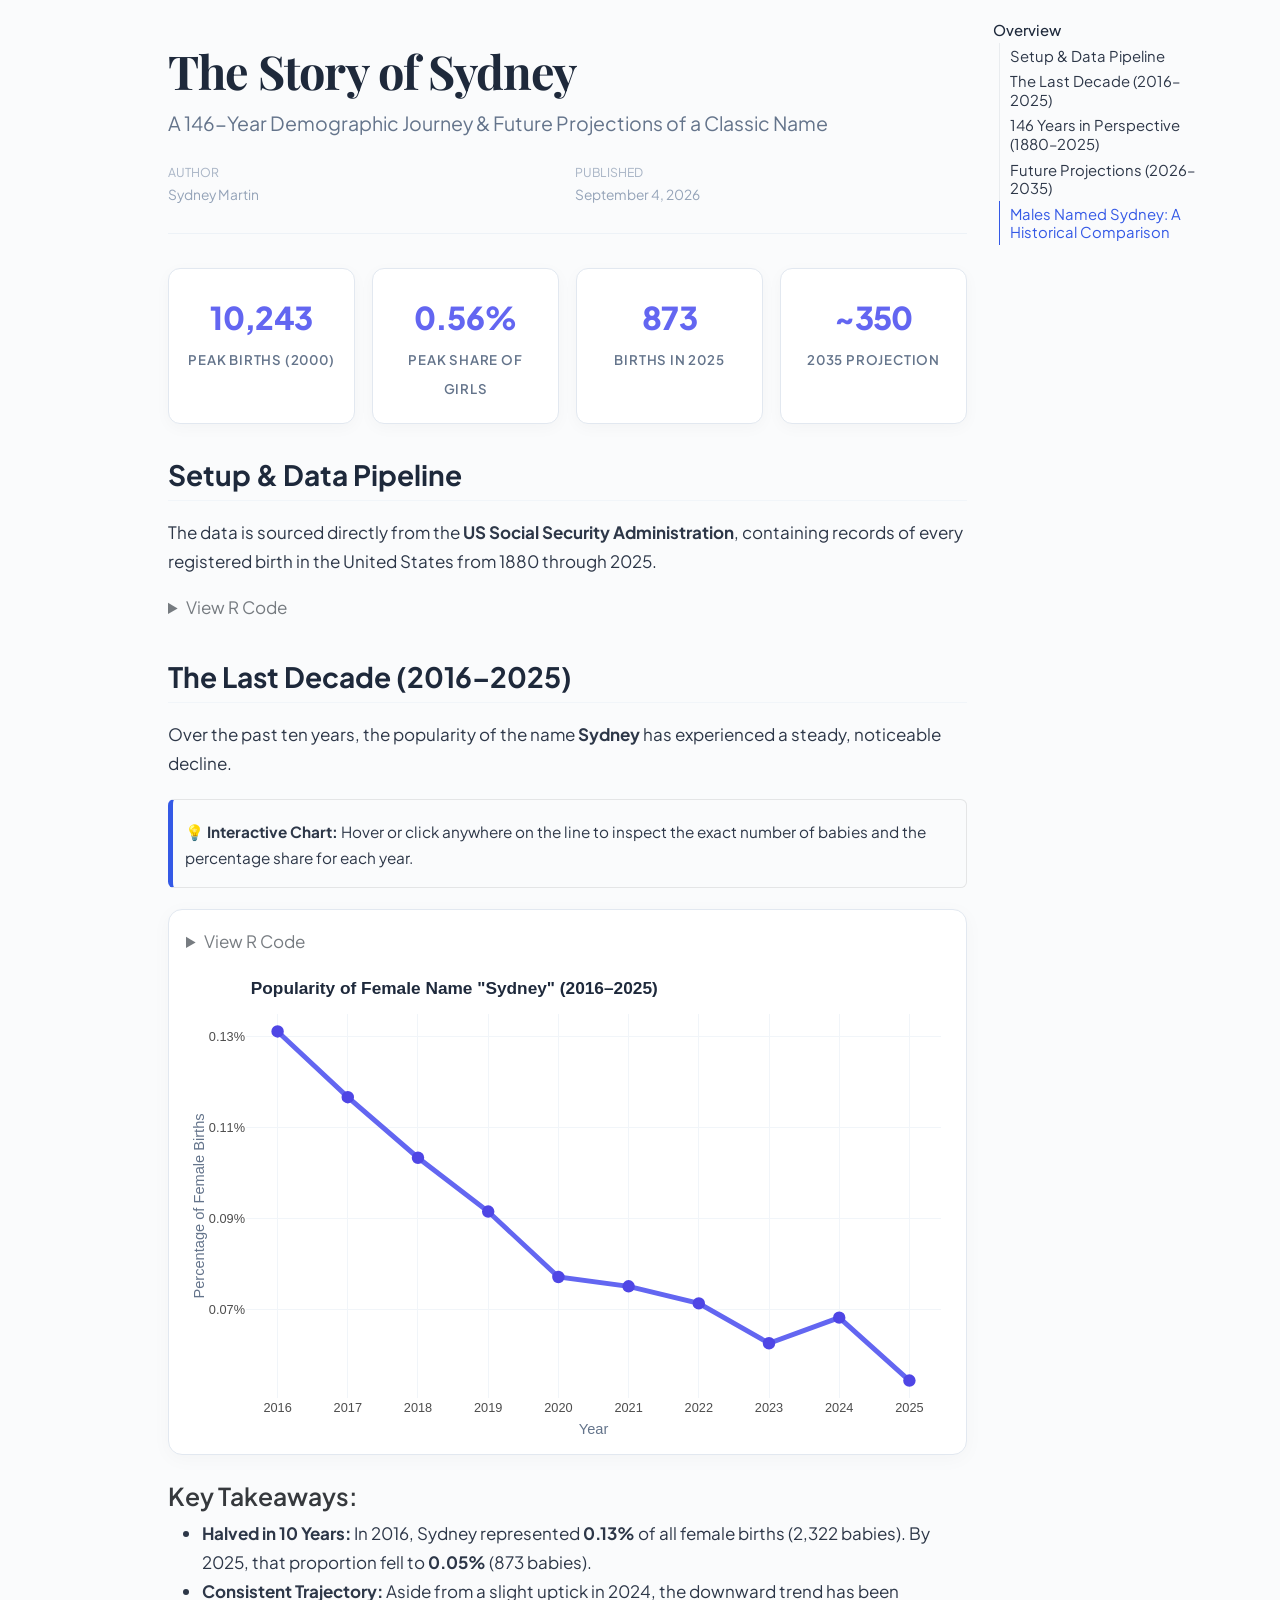
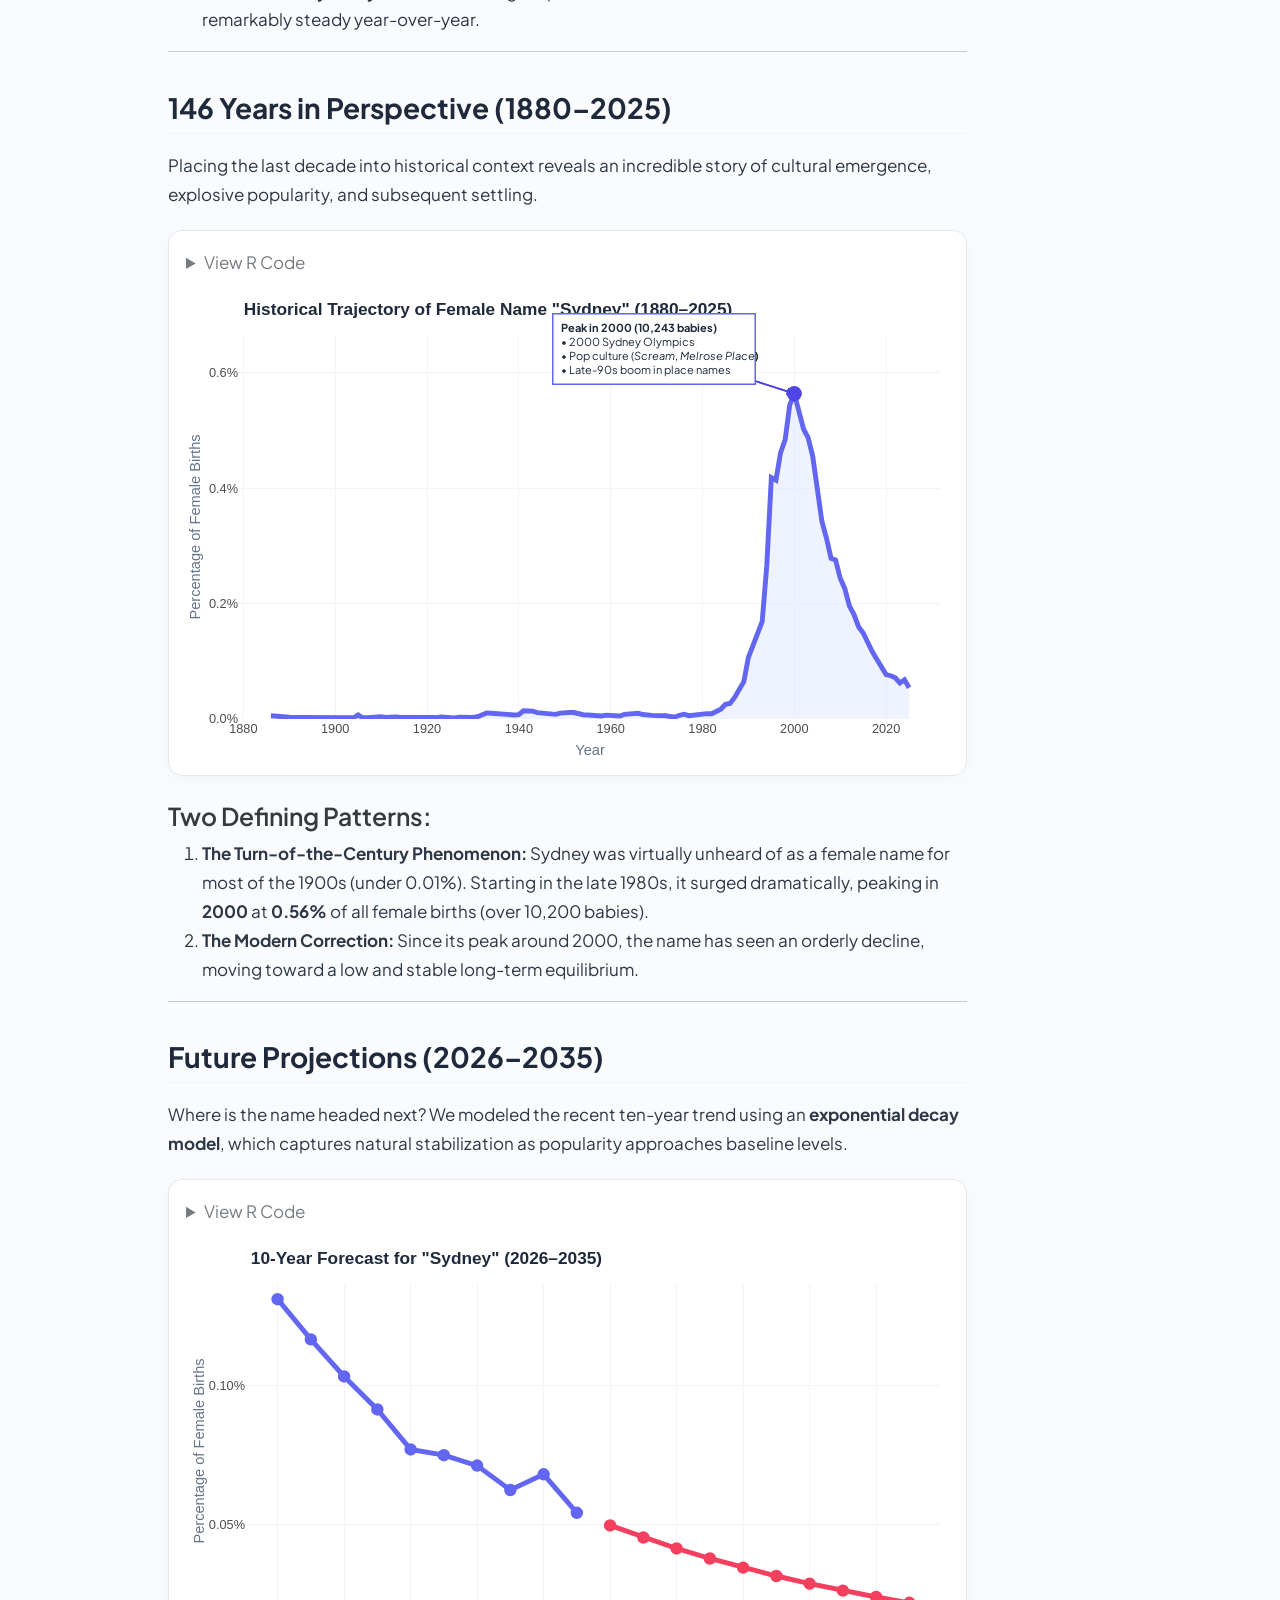
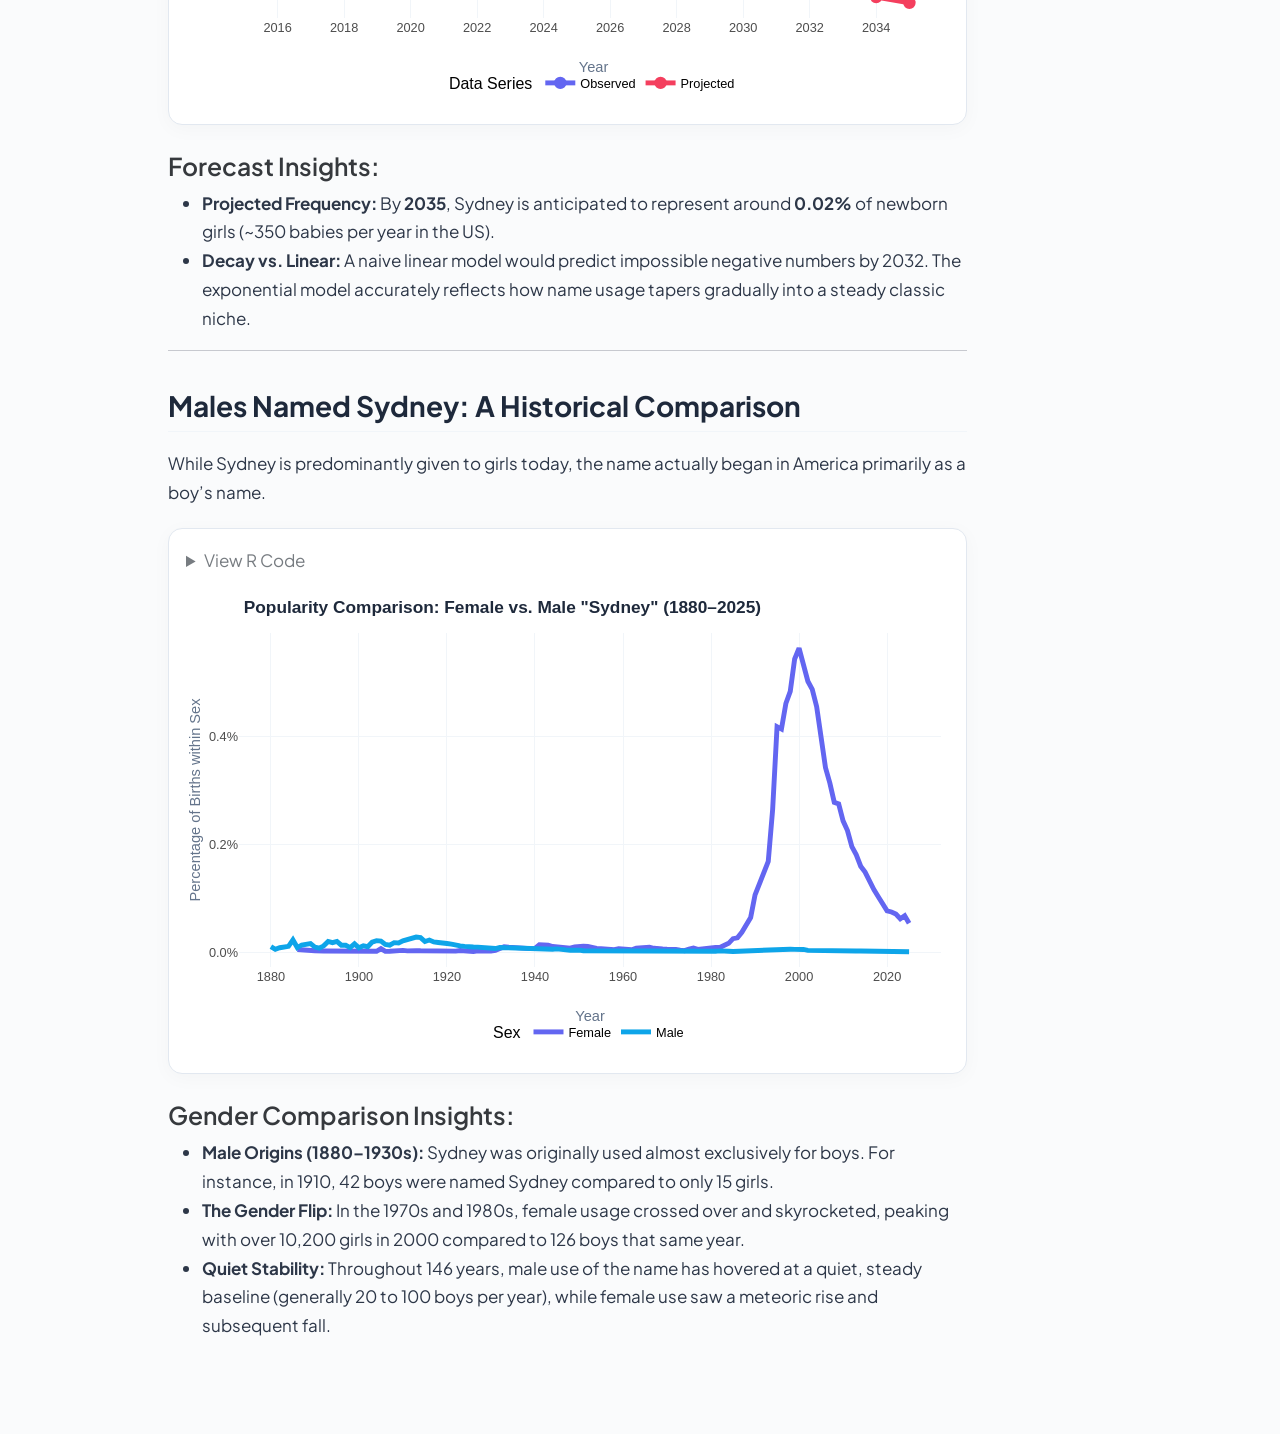
==== commit 0e100c26: "class over" ====
--- a/baby.html
+++ b/baby.html
@@ -103,6 +103,7 @@
   <li><a href="#the-last-decade-20162025" id="toc-the-last-decade-20162025" class="nav-link" data-scroll-target="#the-last-decade-20162025">The Last Decade (2016–2025)</a></li>
   <li><a href="#years-in-perspective-18802025" id="toc-years-in-perspective-18802025" class="nav-link" data-scroll-target="#years-in-perspective-18802025">146 Years in Perspective (1880–2025)</a></li>
   <li><a href="#future-projections-20262035" id="toc-future-projections-20262035" class="nav-link" data-scroll-target="#future-projections-20262035">Future Projections (2026–2035)</a></li>
+  <li><a href="#males-named-sydney-a-historical-comparison" id="toc-males-named-sydney-a-historical-comparison" class="nav-link" data-scroll-target="#males-named-sydney-a-historical-comparison">Males Named Sydney: A Historical Comparison</a></li>
   </ul>
 </nav>
 </div>
@@ -269,7 +270,7 @@
 <span id="cb1-4"><a href="#cb1-4" aria-hidden="true" tabindex="-1"></a><span class="co"># List all annual text files in the data directory</span></span>
 <span id="cb1-5"><a href="#cb1-5" aria-hidden="true" tabindex="-1"></a>files <span class="ot">&lt;-</span> fs<span class="sc">::</span><span class="fu">dir_ls</span>(<span class="st">"data"</span>, <span class="at">glob =</span> <span class="st">"*yob*.txt"</span>)</span>
 <span id="cb1-6"><a href="#cb1-6" aria-hidden="true" tabindex="-1"></a></span>
-<span id="cb1-7"><a href="#cb1-7" aria-hidden="true" tabindex="-1"></a><span class="co"># Read, aggregate, and calculate annual proportions among female births</span></span>
+<span id="cb1-7"><a href="#cb1-7" aria-hidden="true" tabindex="-1"></a><span class="co"># Read, aggregate, and calculate annual proportions within each sex</span></span>
 <span id="cb1-8"><a href="#cb1-8" aria-hidden="true" tabindex="-1"></a>babies <span class="ot">&lt;-</span> <span class="fu">read_csv</span>(</span>
 <span id="cb1-9"><a href="#cb1-9" aria-hidden="true" tabindex="-1"></a>  files,</span>
 <span id="cb1-10"><a href="#cb1-10" aria-hidden="true" tabindex="-1"></a>  <span class="at">id =</span> <span class="st">"file"</span>,</span>
@@ -278,10 +279,9 @@
 <span id="cb1-13"><a href="#cb1-13" aria-hidden="true" tabindex="-1"></a>) <span class="sc">|&gt;</span></span>
 <span id="cb1-14"><a href="#cb1-14" aria-hidden="true" tabindex="-1"></a>  <span class="fu">mutate</span>(<span class="at">year =</span> <span class="fu">parse_number</span>(file)) <span class="sc">|&gt;</span></span>
 <span id="cb1-15"><a href="#cb1-15" aria-hidden="true" tabindex="-1"></a>  <span class="fu">select</span>(<span class="sc">-</span>file) <span class="sc">|&gt;</span></span>
-<span id="cb1-16"><a href="#cb1-16" aria-hidden="true" tabindex="-1"></a>  <span class="fu">filter</span>(sex <span class="sc">==</span> <span class="st">"F"</span>) <span class="sc">|&gt;</span></span>
-<span id="cb1-17"><a href="#cb1-17" aria-hidden="true" tabindex="-1"></a>  <span class="fu">group_by</span>(year) <span class="sc">|&gt;</span></span>
-<span id="cb1-18"><a href="#cb1-18" aria-hidden="true" tabindex="-1"></a>  <span class="fu">mutate</span>(<span class="at">prop =</span> count <span class="sc">/</span> <span class="fu">sum</span>(count)) <span class="sc">|&gt;</span></span>
-<span id="cb1-19"><a href="#cb1-19" aria-hidden="true" tabindex="-1"></a>  <span class="fu">ungroup</span>()</span></code></pre></div><button title="Copy to Clipboard" class="code-copy-button"><i class="bi"></i></button></div>
+<span id="cb1-16"><a href="#cb1-16" aria-hidden="true" tabindex="-1"></a>  <span class="fu">group_by</span>(year, sex) <span class="sc">|&gt;</span></span>
+<span id="cb1-17"><a href="#cb1-17" aria-hidden="true" tabindex="-1"></a>  <span class="fu">mutate</span>(<span class="at">prop =</span> count <span class="sc">/</span> <span class="fu">sum</span>(count)) <span class="sc">|&gt;</span></span>
+<span id="cb1-18"><a href="#cb1-18" aria-hidden="true" tabindex="-1"></a>  <span class="fu">ungroup</span>()</span></code></pre></div><button title="Copy to Clipboard" class="code-copy-button"><i class="bi"></i></button></div>
 </details>
 </div>
 </section>
@@ -303,7 +303,7 @@
 <details class="code-fold">
 <summary>View R Code</summary>
 <div class="code-copy-outer-scaffold"><div class="sourceCode cell-code" id="cb2"><pre class="sourceCode r code-with-copy"><code class="sourceCode r"><span id="cb2-1"><a href="#cb2-1" aria-hidden="true" tabindex="-1"></a>sydney_recent <span class="ot">&lt;-</span> babies <span class="sc">|&gt;</span></span>
-<span id="cb2-2"><a href="#cb2-2" aria-hidden="true" tabindex="-1"></a>  <span class="fu">filter</span>(name <span class="sc">==</span> <span class="st">"Sydney"</span>, year <span class="sc">&gt;=</span> <span class="dv">2016</span>) <span class="sc">|&gt;</span></span>
+<span id="cb2-2"><a href="#cb2-2" aria-hidden="true" tabindex="-1"></a>  <span class="fu">filter</span>(name <span class="sc">==</span> <span class="st">"Sydney"</span>, sex <span class="sc">==</span> <span class="st">"F"</span>, year <span class="sc">&gt;=</span> <span class="dv">2016</span>) <span class="sc">|&gt;</span></span>
 <span id="cb2-3"><a href="#cb2-3" aria-hidden="true" tabindex="-1"></a>  <span class="fu">mutate</span>(<span class="at">tooltip =</span> <span class="fu">paste0</span>(</span>
 <span id="cb2-4"><a href="#cb2-4" aria-hidden="true" tabindex="-1"></a>    <span class="st">"&lt;b&gt;Year:&lt;/b&gt; "</span>, year, <span class="st">"&lt;br&gt;"</span>,</span>
 <span id="cb2-5"><a href="#cb2-5" aria-hidden="true" tabindex="-1"></a>    <span class="st">"&lt;b&gt;Count:&lt;/b&gt; "</span>, scales<span class="sc">::</span><span class="fu">comma</span>(count), <span class="st">" babies&lt;br&gt;"</span>,</span>
@@ -332,8 +332,8 @@
 <span id="cb2-28"><a href="#cb2-28" aria-hidden="true" tabindex="-1"></a>  <span class="fu">config</span>(<span class="at">displayModeBar =</span> <span class="cn">FALSE</span>)</span></code></pre></div><button title="Copy to Clipboard" class="code-copy-button"><i class="bi"></i></button></div>
 </details>
 <div class="cell-output-display">
-<div class="plotly html-widget html-fill-item" id="htmlwidget-9bb182247378106164b3" style="width:100%;height:464px;"></div>
-<script type="application/json" data-for="htmlwidget-9bb182247378106164b3">{"x":{"data":[{"x":[2016,2017,2018,2019,2020,2021,2022,2023,2024,2025],"y":[0.0013103674785076031,0.0011659689966932354,0.0010328768766085425,0.00091458001413279348,0.00077077774939083199,0.00075021589275386523,0.00071274794513365093,0.00062508491308016663,0.00068140156401409714,0.00054315804405864114],"text":["<b>Year:<\/b> 2016<br><b>Count:<\/b> 2,322 babies<br><b>Share:<\/b> 0.13%","<b>Year:<\/b> 2017<br><b>Count:<\/b> 2,013 babies<br><b>Share:<\/b> 0.12%","<b>Year:<\/b> 2018<br><b>Count:<\/b> 1,757 babies<br><b>Share:<\/b> 0.10%","<b>Year:<\/b> 2019<br><b>Count:<\/b> 1,535 babies<br><b>Share:<\/b> 0.09%","<b>Year:<\/b> 2020<br><b>Count:<\/b> 1,246 babies<br><b>Share:<\/b> 0.08%","<b>Year:<\/b> 2021<br><b>Count:<\/b> 1,231 babies<br><b>Share:<\/b> 0.08%","<b>Year:<\/b> 2022<br><b>Count:<\/b> 1,169 babies<br><b>Share:<\/b> 0.07%","<b>Year:<\/b> 2023<br><b>Count:<\/b> 1,003 babies<br><b>Share:<\/b> 0.06%","<b>Year:<\/b> 2024<br><b>Count:<\/b> 1,104 babies<br><b>Share:<\/b> 0.07%","<b>Year:<\/b> 2025<br><b>Count:<\/b> 873 babies<br><b>Share:<\/b> 0.05%"],"type":"scatter","mode":"lines+markers","line":{"width":4.9133858267716546,"color":"rgba(99,102,241,1)","dash":"solid"},"hoveron":"points","showlegend":false,"xaxis":"x","yaxis":"y","hoverinfo":"text","marker":{"autocolorscale":false,"color":"rgba(79,70,229,1)","opacity":1,"size":10.58267716535433,"symbol":"circle","line":{"width":1.8897637795275593,"color":"rgba(79,70,229,1)"}},"frame":null}],"layout":{"margin":{"t":41.238688252386879,"r":7.9701120797011216,"b":39.319219593192202,"l":58.447488584474911},"paper_bgcolor":"rgba(255,255,255,1)","font":{"color":"rgba(0,0,0,1)","family":"","size":15.940224159402243},"title":{"text":"<b> Popularity of Female Name \"Sydney\" (2016–2025) <\/b>","font":{"color":"rgba(30,41,59,1)","family":"","size":17.268576172685762},"x":0,"xref":"paper"},"xaxis":{"domain":[0,1],"automargin":true,"type":"linear","autorange":false,"range":[2015.55,2025.45],"tickmode":"array","ticktext":["2016","2017","2018","2019","2020","2021","2022","2023","2024","2025"],"tickvals":[2016,2017,2018,2019,2020,2021,2022,2023,2024,2025],"categoryorder":"array","categoryarray":["2016","2017","2018","2019","2020","2021","2022","2023","2024","2025"],"nticks":null,"ticks":"","tickcolor":null,"ticklen":3.9850560398505608,"tickwidth":0,"showticklabels":true,"tickfont":{"color":"rgba(77,77,77,1)","family":"","size":12.7521793275218},"tickangle":-0,"showline":false,"linecolor":null,"linewidth":0,"showgrid":true,"gridcolor":"rgba(241,245,249,1)","gridwidth":0.72455564360919278,"zeroline":false,"anchor":"y","title":{"text":"Year","font":{"color":"rgba(100,116,139,1)","family":"","size":14.611872146118724}},"hoverformat":".2f"},"yaxis":{"domain":[0,1],"automargin":true,"type":"linear","autorange":false,"range":[0.00050479757233619306,0.0013487279502300512],"tickmode":"array","ticktext":["0.07%","0.09%","0.11%","0.13%"],"tickvals":[0.00069999999999999999,0.00089999999999999998,0.0011000000000000001,0.0012999999999999999],"categoryorder":"array","categoryarray":["0.07%","0.09%","0.11%","0.13%"],"nticks":null,"ticks":"","tickcolor":null,"ticklen":3.9850560398505608,"tickwidth":0,"showticklabels":true,"tickfont":{"color":"rgba(77,77,77,1)","family":"","size":12.7521793275218},"tickangle":-0,"showline":false,"linecolor":null,"linewidth":0,"showgrid":true,"gridcolor":"rgba(241,245,249,1)","gridwidth":0.72455564360919278,"zeroline":false,"anchor":"x","title":{"text":"Percentage of Female Births","font":{"color":"rgba(100,116,139,1)","family":"","size":14.611872146118724}},"hoverformat":".2f"},"shapes":[],"showlegend":false,"legend":{"bgcolor":null,"bordercolor":null,"borderwidth":0,"font":{"color":"rgba(0,0,0,1)","family":"","size":12.7521793275218}},"hovermode":"closest","barmode":"relative"},"config":{"doubleClick":"reset","modeBarButtonsToAdd":["hoverclosest","hovercompare"],"showSendToCloud":false,"displayModeBar":false},"source":"A","attrs":{"63344d17a41c":{"x":{},"y":{},"text":{},"type":"scatter"},"63342907fe3c":{"x":{},"y":{},"text":{}}},"cur_data":"63344d17a41c","visdat":{"63344d17a41c":["function (y) ","x"],"63342907fe3c":["function (y) ","x"]},"highlight":{"on":"plotly_click","persistent":false,"dynamic":false,"selectize":false,"opacityDim":0.20000000000000001,"selected":{"opacity":1},"debounce":0},"shinyEvents":["plotly_hover","plotly_click","plotly_selected","plotly_relayout","plotly_brushed","plotly_brushing","plotly_clickannotation","plotly_doubleclick","plotly_deselect","plotly_afterplot","plotly_sunburstclick"],"base_url":"https://plot.ly"},"evals":[],"jsHooks":[]}</script>
+<div class="plotly html-widget html-fill-item" id="htmlwidget-7ba24fcd33a2eb9bb39e" style="width:100%;height:464px;"></div>
+<script type="application/json" data-for="htmlwidget-7ba24fcd33a2eb9bb39e">{"x":{"data":[{"x":[2016,2017,2018,2019,2020,2021,2022,2023,2024,2025],"y":[0.0013103674785076031,0.0011659689966932354,0.0010328768766085425,0.00091458001413279348,0.00077077774939083199,0.00075021589275386523,0.00071274794513365093,0.00062508491308016663,0.00068140156401409714,0.00054315804405864114],"text":["<b>Year:<\/b> 2016<br><b>Count:<\/b> 2,322 babies<br><b>Share:<\/b> 0.13%","<b>Year:<\/b> 2017<br><b>Count:<\/b> 2,013 babies<br><b>Share:<\/b> 0.12%","<b>Year:<\/b> 2018<br><b>Count:<\/b> 1,757 babies<br><b>Share:<\/b> 0.10%","<b>Year:<\/b> 2019<br><b>Count:<\/b> 1,535 babies<br><b>Share:<\/b> 0.09%","<b>Year:<\/b> 2020<br><b>Count:<\/b> 1,246 babies<br><b>Share:<\/b> 0.08%","<b>Year:<\/b> 2021<br><b>Count:<\/b> 1,231 babies<br><b>Share:<\/b> 0.08%","<b>Year:<\/b> 2022<br><b>Count:<\/b> 1,169 babies<br><b>Share:<\/b> 0.07%","<b>Year:<\/b> 2023<br><b>Count:<\/b> 1,003 babies<br><b>Share:<\/b> 0.06%","<b>Year:<\/b> 2024<br><b>Count:<\/b> 1,104 babies<br><b>Share:<\/b> 0.07%","<b>Year:<\/b> 2025<br><b>Count:<\/b> 873 babies<br><b>Share:<\/b> 0.05%"],"type":"scatter","mode":"lines+markers","line":{"width":4.9133858267716546,"color":"rgba(99,102,241,1)","dash":"solid"},"hoveron":"points","showlegend":false,"xaxis":"x","yaxis":"y","hoverinfo":"text","marker":{"autocolorscale":false,"color":"rgba(79,70,229,1)","opacity":1,"size":10.58267716535433,"symbol":"circle","line":{"width":1.8897637795275593,"color":"rgba(79,70,229,1)"}},"frame":null}],"layout":{"margin":{"t":41.238688252386879,"r":7.9701120797011216,"b":39.319219593192202,"l":58.447488584474911},"paper_bgcolor":"rgba(255,255,255,1)","font":{"color":"rgba(0,0,0,1)","family":"","size":15.940224159402243},"title":{"text":"<b> Popularity of Female Name \"Sydney\" (2016–2025) <\/b>","font":{"color":"rgba(30,41,59,1)","family":"","size":17.268576172685762},"x":0,"xref":"paper"},"xaxis":{"domain":[0,1],"automargin":true,"type":"linear","autorange":false,"range":[2015.55,2025.45],"tickmode":"array","ticktext":["2016","2017","2018","2019","2020","2021","2022","2023","2024","2025"],"tickvals":[2016,2017,2018,2019,2020,2021,2022,2023,2024,2025],"categoryorder":"array","categoryarray":["2016","2017","2018","2019","2020","2021","2022","2023","2024","2025"],"nticks":null,"ticks":"","tickcolor":null,"ticklen":3.9850560398505608,"tickwidth":0,"showticklabels":true,"tickfont":{"color":"rgba(77,77,77,1)","family":"","size":12.7521793275218},"tickangle":-0,"showline":false,"linecolor":null,"linewidth":0,"showgrid":true,"gridcolor":"rgba(241,245,249,1)","gridwidth":0.72455564360919278,"zeroline":false,"anchor":"y","title":{"text":"Year","font":{"color":"rgba(100,116,139,1)","family":"","size":14.611872146118724}},"hoverformat":".2f"},"yaxis":{"domain":[0,1],"automargin":true,"type":"linear","autorange":false,"range":[0.00050479757233619306,0.0013487279502300512],"tickmode":"array","ticktext":["0.07%","0.09%","0.11%","0.13%"],"tickvals":[0.00069999999999999999,0.00089999999999999998,0.0011000000000000001,0.0012999999999999999],"categoryorder":"array","categoryarray":["0.07%","0.09%","0.11%","0.13%"],"nticks":null,"ticks":"","tickcolor":null,"ticklen":3.9850560398505608,"tickwidth":0,"showticklabels":true,"tickfont":{"color":"rgba(77,77,77,1)","family":"","size":12.7521793275218},"tickangle":-0,"showline":false,"linecolor":null,"linewidth":0,"showgrid":true,"gridcolor":"rgba(241,245,249,1)","gridwidth":0.72455564360919278,"zeroline":false,"anchor":"x","title":{"text":"Percentage of Female Births","font":{"color":"rgba(100,116,139,1)","family":"","size":14.611872146118724}},"hoverformat":".2f"},"shapes":[],"showlegend":false,"legend":{"bgcolor":null,"bordercolor":null,"borderwidth":0,"font":{"color":"rgba(0,0,0,1)","family":"","size":12.7521793275218}},"hovermode":"closest","barmode":"relative"},"config":{"doubleClick":"reset","modeBarButtonsToAdd":["hoverclosest","hovercompare"],"showSendToCloud":false,"displayModeBar":false},"source":"A","attrs":{"813b32385a89":{"x":{},"y":{},"text":{},"type":"scatter"},"813b5782954f":{"x":{},"y":{},"text":{}}},"cur_data":"813b32385a89","visdat":{"813b32385a89":["function (y) ","x"],"813b5782954f":["function (y) ","x"]},"highlight":{"on":"plotly_click","persistent":false,"dynamic":false,"selectize":false,"opacityDim":0.20000000000000001,"selected":{"opacity":1},"debounce":0},"shinyEvents":["plotly_hover","plotly_click","plotly_selected","plotly_relayout","plotly_brushed","plotly_brushing","plotly_clickannotation","plotly_doubleclick","plotly_deselect","plotly_afterplot","plotly_sunburstclick"],"base_url":"https://plot.ly"},"evals":[],"jsHooks":[]}</script>
 </div>
 </div>
 </div>
@@ -354,37 +354,61 @@
 <details class="code-fold">
 <summary>View R Code</summary>
 <div class="code-copy-outer-scaffold"><div class="sourceCode cell-code" id="cb3"><pre class="sourceCode r code-with-copy"><code class="sourceCode r"><span id="cb3-1"><a href="#cb3-1" aria-hidden="true" tabindex="-1"></a>sydney_history <span class="ot">&lt;-</span> babies <span class="sc">|&gt;</span></span>
-<span id="cb3-2"><a href="#cb3-2" aria-hidden="true" tabindex="-1"></a>  <span class="fu">filter</span>(name <span class="sc">==</span> <span class="st">"Sydney"</span>) <span class="sc">|&gt;</span></span>
+<span id="cb3-2"><a href="#cb3-2" aria-hidden="true" tabindex="-1"></a>  <span class="fu">filter</span>(name <span class="sc">==</span> <span class="st">"Sydney"</span>, sex <span class="sc">==</span> <span class="st">"F"</span>) <span class="sc">|&gt;</span></span>
 <span id="cb3-3"><a href="#cb3-3" aria-hidden="true" tabindex="-1"></a>  <span class="fu">mutate</span>(<span class="at">tooltip =</span> <span class="fu">paste0</span>(</span>
 <span id="cb3-4"><a href="#cb3-4" aria-hidden="true" tabindex="-1"></a>    <span class="st">"&lt;b&gt;Year:&lt;/b&gt; "</span>, year, <span class="st">"&lt;br&gt;"</span>,</span>
 <span id="cb3-5"><a href="#cb3-5" aria-hidden="true" tabindex="-1"></a>    <span class="st">"&lt;b&gt;Count:&lt;/b&gt; "</span>, scales<span class="sc">::</span><span class="fu">comma</span>(count), <span class="st">" babies&lt;br&gt;"</span>,</span>
 <span id="cb3-6"><a href="#cb3-6" aria-hidden="true" tabindex="-1"></a>    <span class="st">"&lt;b&gt;Share:&lt;/b&gt; "</span>, scales<span class="sc">::</span><span class="fu">percent</span>(prop, <span class="at">accuracy =</span> <span class="fl">0.01</span>)</span>
 <span id="cb3-7"><a href="#cb3-7" aria-hidden="true" tabindex="-1"></a>  ))</span>
 <span id="cb3-8"><a href="#cb3-8" aria-hidden="true" tabindex="-1"></a></span>
-<span id="cb3-9"><a href="#cb3-9" aria-hidden="true" tabindex="-1"></a>p_history <span class="ot">&lt;-</span> <span class="fu">ggplot</span>(sydney_history, <span class="fu">aes</span>(<span class="at">x =</span> year, <span class="at">y =</span> prop, <span class="at">text =</span> tooltip, <span class="at">group =</span> <span class="dv">1</span>)) <span class="sc">+</span></span>
-<span id="cb3-10"><a href="#cb3-10" aria-hidden="true" tabindex="-1"></a>  <span class="fu">geom_area</span>(<span class="at">fill =</span> <span class="st">"#e0e7ff"</span>, <span class="at">alpha =</span> <span class="fl">0.5</span>) <span class="sc">+</span></span>
-<span id="cb3-11"><a href="#cb3-11" aria-hidden="true" tabindex="-1"></a>  <span class="fu">geom_line</span>(<span class="at">color =</span> <span class="st">"#6366f1"</span>, <span class="at">linewidth =</span> <span class="fl">1.3</span>) <span class="sc">+</span></span>
-<span id="cb3-12"><a href="#cb3-12" aria-hidden="true" tabindex="-1"></a>  <span class="fu">scale_x_continuous</span>(<span class="at">breaks =</span> <span class="fu">seq</span>(<span class="dv">1880</span>, <span class="dv">2025</span>, <span class="at">by =</span> <span class="dv">20</span>)) <span class="sc">+</span></span>
-<span id="cb3-13"><a href="#cb3-13" aria-hidden="true" tabindex="-1"></a>  <span class="fu">scale_y_continuous</span>(<span class="at">labels =</span> scales<span class="sc">::</span><span class="fu">label_percent</span>(<span class="at">accuracy =</span> <span class="fl">0.1</span>)) <span class="sc">+</span></span>
-<span id="cb3-14"><a href="#cb3-14" aria-hidden="true" tabindex="-1"></a>  <span class="fu">labs</span>(</span>
-<span id="cb3-15"><a href="#cb3-15" aria-hidden="true" tabindex="-1"></a>    <span class="at">title =</span> <span class="st">'Historical Trajectory of Female Name "Sydney" (1880–2025)'</span>,</span>
-<span id="cb3-16"><a href="#cb3-16" aria-hidden="true" tabindex="-1"></a>    <span class="at">x =</span> <span class="st">"Year"</span>,</span>
-<span id="cb3-17"><a href="#cb3-17" aria-hidden="true" tabindex="-1"></a>    <span class="at">y =</span> <span class="st">"Percentage of Female Births"</span></span>
-<span id="cb3-18"><a href="#cb3-18" aria-hidden="true" tabindex="-1"></a>  ) <span class="sc">+</span></span>
-<span id="cb3-19"><a href="#cb3-19" aria-hidden="true" tabindex="-1"></a>  <span class="fu">theme_minimal</span>(<span class="at">base_size =</span> <span class="dv">12</span>) <span class="sc">+</span></span>
-<span id="cb3-20"><a href="#cb3-20" aria-hidden="true" tabindex="-1"></a>  <span class="fu">theme</span>(</span>
-<span id="cb3-21"><a href="#cb3-21" aria-hidden="true" tabindex="-1"></a>    <span class="at">plot.title =</span> <span class="fu">element_text</span>(<span class="at">face =</span> <span class="st">"bold"</span>, <span class="at">size =</span> <span class="dv">13</span>, <span class="at">color =</span> <span class="st">"#1e293b"</span>),</span>
-<span id="cb3-22"><a href="#cb3-22" aria-hidden="true" tabindex="-1"></a>    <span class="at">axis.title =</span> <span class="fu">element_text</span>(<span class="at">size =</span> <span class="dv">11</span>, <span class="at">color =</span> <span class="st">"#64748b"</span>),</span>
-<span id="cb3-23"><a href="#cb3-23" aria-hidden="true" tabindex="-1"></a>    <span class="at">panel.grid.minor =</span> <span class="fu">element_blank</span>(),</span>
-<span id="cb3-24"><a href="#cb3-24" aria-hidden="true" tabindex="-1"></a>    <span class="at">panel.grid.major =</span> <span class="fu">element_line</span>(<span class="at">color =</span> <span class="st">"#f1f5f9"</span>)</span>
-<span id="cb3-25"><a href="#cb3-25" aria-hidden="true" tabindex="-1"></a>  )</span>
-<span id="cb3-26"><a href="#cb3-26" aria-hidden="true" tabindex="-1"></a></span>
-<span id="cb3-27"><a href="#cb3-27" aria-hidden="true" tabindex="-1"></a><span class="fu">ggplotly</span>(p_history, <span class="at">tooltip =</span> <span class="st">"text"</span>) <span class="sc">|&gt;</span></span>
-<span id="cb3-28"><a href="#cb3-28" aria-hidden="true" tabindex="-1"></a>  <span class="fu">config</span>(<span class="at">displayModeBar =</span> <span class="cn">FALSE</span>)</span></code></pre></div><button title="Copy to Clipboard" class="code-copy-button"><i class="bi"></i></button></div>
+<span id="cb3-9"><a href="#cb3-9" aria-hidden="true" tabindex="-1"></a>sydney_peak <span class="ot">&lt;-</span> sydney_history <span class="sc">|&gt;</span> <span class="fu">filter</span>(year <span class="sc">==</span> <span class="dv">2000</span>)</span>
+<span id="cb3-10"><a href="#cb3-10" aria-hidden="true" tabindex="-1"></a></span>
+<span id="cb3-11"><a href="#cb3-11" aria-hidden="true" tabindex="-1"></a>p_history <span class="ot">&lt;-</span> <span class="fu">ggplot</span>(sydney_history, <span class="fu">aes</span>(<span class="at">x =</span> year, <span class="at">y =</span> prop, <span class="at">text =</span> tooltip, <span class="at">group =</span> <span class="dv">1</span>)) <span class="sc">+</span></span>
+<span id="cb3-12"><a href="#cb3-12" aria-hidden="true" tabindex="-1"></a>  <span class="fu">geom_area</span>(<span class="at">fill =</span> <span class="st">"#e0e7ff"</span>, <span class="at">alpha =</span> <span class="fl">0.5</span>) <span class="sc">+</span></span>
+<span id="cb3-13"><a href="#cb3-13" aria-hidden="true" tabindex="-1"></a>  <span class="fu">geom_line</span>(<span class="at">color =</span> <span class="st">"#6366f1"</span>, <span class="at">linewidth =</span> <span class="fl">1.3</span>) <span class="sc">+</span></span>
+<span id="cb3-14"><a href="#cb3-14" aria-hidden="true" tabindex="-1"></a>  <span class="fu">geom_point</span>(<span class="at">data =</span> sydney_peak, <span class="at">color =</span> <span class="st">"#4f46e5"</span>, <span class="at">size =</span> <span class="fl">3.5</span>) <span class="sc">+</span></span>
+<span id="cb3-15"><a href="#cb3-15" aria-hidden="true" tabindex="-1"></a>  <span class="fu">scale_x_continuous</span>(<span class="at">breaks =</span> <span class="fu">seq</span>(<span class="dv">1880</span>, <span class="dv">2025</span>, <span class="at">by =</span> <span class="dv">20</span>)) <span class="sc">+</span></span>
+<span id="cb3-16"><a href="#cb3-16" aria-hidden="true" tabindex="-1"></a>  <span class="fu">scale_y_continuous</span>(</span>
+<span id="cb3-17"><a href="#cb3-17" aria-hidden="true" tabindex="-1"></a>    <span class="at">labels =</span> scales<span class="sc">::</span><span class="fu">label_percent</span>(<span class="at">accuracy =</span> <span class="fl">0.1</span>),</span>
+<span id="cb3-18"><a href="#cb3-18" aria-hidden="true" tabindex="-1"></a>    <span class="at">expand =</span> <span class="fu">expansion</span>(<span class="at">mult =</span> <span class="fu">c</span>(<span class="dv">0</span>, <span class="fl">0.18</span>))</span>
+<span id="cb3-19"><a href="#cb3-19" aria-hidden="true" tabindex="-1"></a>  ) <span class="sc">+</span></span>
+<span id="cb3-20"><a href="#cb3-20" aria-hidden="true" tabindex="-1"></a>  <span class="fu">labs</span>(</span>
+<span id="cb3-21"><a href="#cb3-21" aria-hidden="true" tabindex="-1"></a>    <span class="at">title =</span> <span class="st">'Historical Trajectory of Female Name "Sydney" (1880–2025)'</span>,</span>
+<span id="cb3-22"><a href="#cb3-22" aria-hidden="true" tabindex="-1"></a>    <span class="at">x =</span> <span class="st">"Year"</span>,</span>
+<span id="cb3-23"><a href="#cb3-23" aria-hidden="true" tabindex="-1"></a>    <span class="at">y =</span> <span class="st">"Percentage of Female Births"</span></span>
+<span id="cb3-24"><a href="#cb3-24" aria-hidden="true" tabindex="-1"></a>  ) <span class="sc">+</span></span>
+<span id="cb3-25"><a href="#cb3-25" aria-hidden="true" tabindex="-1"></a>  <span class="fu">theme_minimal</span>(<span class="at">base_size =</span> <span class="dv">12</span>) <span class="sc">+</span></span>
+<span id="cb3-26"><a href="#cb3-26" aria-hidden="true" tabindex="-1"></a>  <span class="fu">theme</span>(</span>
+<span id="cb3-27"><a href="#cb3-27" aria-hidden="true" tabindex="-1"></a>    <span class="at">plot.title =</span> <span class="fu">element_text</span>(<span class="at">face =</span> <span class="st">"bold"</span>, <span class="at">size =</span> <span class="dv">13</span>, <span class="at">color =</span> <span class="st">"#1e293b"</span>),</span>
+<span id="cb3-28"><a href="#cb3-28" aria-hidden="true" tabindex="-1"></a>    <span class="at">axis.title =</span> <span class="fu">element_text</span>(<span class="at">size =</span> <span class="dv">11</span>, <span class="at">color =</span> <span class="st">"#64748b"</span>),</span>
+<span id="cb3-29"><a href="#cb3-29" aria-hidden="true" tabindex="-1"></a>    <span class="at">panel.grid.minor =</span> <span class="fu">element_blank</span>(),</span>
+<span id="cb3-30"><a href="#cb3-30" aria-hidden="true" tabindex="-1"></a>    <span class="at">panel.grid.major =</span> <span class="fu">element_line</span>(<span class="at">color =</span> <span class="st">"#f1f5f9"</span>)</span>
+<span id="cb3-31"><a href="#cb3-31" aria-hidden="true" tabindex="-1"></a>  )</span>
+<span id="cb3-32"><a href="#cb3-32" aria-hidden="true" tabindex="-1"></a></span>
+<span id="cb3-33"><a href="#cb3-33" aria-hidden="true" tabindex="-1"></a><span class="fu">ggplotly</span>(p_history, <span class="at">tooltip =</span> <span class="st">"text"</span>) <span class="sc">|&gt;</span></span>
+<span id="cb3-34"><a href="#cb3-34" aria-hidden="true" tabindex="-1"></a>  <span class="fu">config</span>(<span class="at">displayModeBar =</span> <span class="cn">FALSE</span>) <span class="sc">|&gt;</span></span>
+<span id="cb3-35"><a href="#cb3-35" aria-hidden="true" tabindex="-1"></a>  <span class="fu">add_annotations</span>(</span>
+<span id="cb3-36"><a href="#cb3-36" aria-hidden="true" tabindex="-1"></a>    <span class="at">x =</span> <span class="dv">2000</span>,</span>
+<span id="cb3-37"><a href="#cb3-37" aria-hidden="true" tabindex="-1"></a>    <span class="at">y =</span> <span class="fl">0.00564</span>,</span>
+<span id="cb3-38"><a href="#cb3-38" aria-hidden="true" tabindex="-1"></a>    <span class="at">text =</span> <span class="st">"&lt;b&gt;Peak in 2000 (10,243 babies)&lt;/b&gt;&lt;br&gt;• 2000 Sydney Olympics&lt;br&gt;• Pop culture (&lt;i&gt;Scream&lt;/i&gt;, &lt;i&gt;Melrose Place&lt;/i&gt;)&lt;br&gt;• Late-90s boom in place names"</span>,</span>
+<span id="cb3-39"><a href="#cb3-39" aria-hidden="true" tabindex="-1"></a>    <span class="at">showarrow =</span> <span class="cn">TRUE</span>,</span>
+<span id="cb3-40"><a href="#cb3-40" aria-hidden="true" tabindex="-1"></a>    <span class="at">arrowhead =</span> <span class="dv">2</span>,</span>
+<span id="cb3-41"><a href="#cb3-41" aria-hidden="true" tabindex="-1"></a>    <span class="at">arrowsize =</span> <span class="dv">1</span>,</span>
+<span id="cb3-42"><a href="#cb3-42" aria-hidden="true" tabindex="-1"></a>    <span class="at">arrowwidth =</span> <span class="fl">1.5</span>,</span>
+<span id="cb3-43"><a href="#cb3-43" aria-hidden="true" tabindex="-1"></a>    <span class="at">arrowcolor =</span> <span class="st">"#4f46e5"</span>,</span>
+<span id="cb3-44"><a href="#cb3-44" aria-hidden="true" tabindex="-1"></a>    <span class="at">ax =</span> <span class="sc">-</span><span class="dv">140</span>,</span>
+<span id="cb3-45"><a href="#cb3-45" aria-hidden="true" tabindex="-1"></a>    <span class="at">ay =</span> <span class="sc">-</span><span class="dv">45</span>,</span>
+<span id="cb3-46"><a href="#cb3-46" aria-hidden="true" tabindex="-1"></a>    <span class="at">bgcolor =</span> <span class="st">"rgba(255, 255, 255, 0.95)"</span>,</span>
+<span id="cb3-47"><a href="#cb3-47" aria-hidden="true" tabindex="-1"></a>    <span class="at">bordercolor =</span> <span class="st">"#6366f1"</span>,</span>
+<span id="cb3-48"><a href="#cb3-48" aria-hidden="true" tabindex="-1"></a>    <span class="at">borderwidth =</span> <span class="fl">1.5</span>,</span>
+<span id="cb3-49"><a href="#cb3-49" aria-hidden="true" tabindex="-1"></a>    <span class="at">borderpad =</span> <span class="dv">7</span>,</span>
+<span id="cb3-50"><a href="#cb3-50" aria-hidden="true" tabindex="-1"></a>    <span class="at">font =</span> <span class="fu">list</span>(<span class="at">family =</span> <span class="st">"Plus Jakarta Sans, sans-serif"</span>, <span class="at">size =</span> <span class="dv">11</span>, <span class="at">color =</span> <span class="st">"#1e293b"</span>),</span>
+<span id="cb3-51"><a href="#cb3-51" aria-hidden="true" tabindex="-1"></a>    <span class="at">align =</span> <span class="st">"left"</span></span>
+<span id="cb3-52"><a href="#cb3-52" aria-hidden="true" tabindex="-1"></a>  )</span></code></pre></div><button title="Copy to Clipboard" class="code-copy-button"><i class="bi"></i></button></div>
 </details>
 <div class="cell-output-display">
-<div class="plotly html-widget html-fill-item" id="htmlwidget-cf28b8e1f4f4652db3bf" style="width:100%;height:464px;"></div>
-<script type="application/json" data-for="htmlwidget-cf28b8e1f4f4652db3bf">{"x":{"data":[{"x":[1886,1888,1890,1892,1896,1899,1901,1902,1903,1904,1905,1906,1907,1908,1909,1910,1911,1912,1913,1914,1915,1916,1917,1918,1919,1920,1921,1922,1923,1924,1925,1926,1927,1928,1929,1930,1931,1932,1933,1934,1935,1936,1937,1938,1939,1940,1941,1942,1943,1944,1945,1946,1947,1948,1949,1950,1951,1952,1953,1954,1955,1956,1957,1958,1959,1960,1961,1962,1963,1964,1965,1966,1967,1968,1969,1970,1971,1972,1973,1974,1975,1976,1977,1978,1979,1980,1981,1982,1983,1984,1985,1986,1987,1988,1989,1990,1991,1992,1993,1994,1995,1996,1997,1998,1999,2000,2001,2002,2003,2004,2005,2006,2007,2008,2009,2010,2011,2012,2013,2014,2015,2016,2017,2018,2019,2020,2021,2022,2023,2024,2025,2025,2025,2024,2023,2022,2021,2020,2019,2018,2017,2016,2015,2014,2013,2012,2011,2010,2009,2008,2007,2006,2005,2004,2003,2002,2001,2000,1999,1998,1997,1996,1995,1994,1993,1992,1991,1990,1989,1988,1987,1986,1985,1984,1983,1982,1981,1980,1979,1978,1977,1976,1975,1974,1973,1972,1971,1970,1969,1968,1967,1966,1965,1964,1963,1962,1961,1960,1959,1958,1957,1956,1955,1954,1953,1952,1951,1950,1949,1948,1947,1946,1945,1944,1943,1942,1941,1940,1939,1938,1937,1936,1935,1934,1933,1932,1931,1930,1929,1928,1927,1926,1925,1924,1923,1922,1921,1920,1919,1918,1917,1916,1915,1914,1913,1912,1911,1910,1909,1908,1907,1906,1905,1904,1903,1902,1901,1899,1896,1892,1890,1888,1886,1886],"y":[0,0,0,0,0,0,0,0,0,0,0,0,0,0,0,0,0,0,0,0,0,0,0,0,0,0,0,0,0,0,0,0,0,0,0,0,0,0,0,0,0,0,0,0,0,0,0,0,0,0,0,0,0,0,0,0,0,0,0,0,0,0,0,0,0,0,0,0,0,0,0,0,0,0,0,0,0,0,0,0,0,0,0,0,0,0,0,0,0,0,0,0,0,0,0,0,0,0,0,0,0,0,0,0,0,0,0,0,0,0,0,0,0,0,0,0,0,0,0,0,0,0,0,0,0,0,0,0,0,0,0,0,0.00054315804405864114,0.00068140156401409714,0.00062508491308016663,0.00071274794513365093,0.00075021589275386523,0.00077077774939083199,0.00091458001413279348,0.0010328768766085425,0.0011659689966932354,0.0013103674785076031,0.0014901142682362538,0.0015982265563115954,0.0018105184454046341,0.0019624622314035976,0.0022591534371081017,0.0024386882276334035,0.0027548644232203334,0.00278380359377198,0.0031373903382733016,0.0034272928436589558,0.003991683271621708,0.0045571136827773995,0.004877007571922316,0.0050275978055320273,0.0053531442433289791,0.0056403066899554854,0.0054396633711480792,0.0048405471804788928,0.0046142091445444677,0.0041408847768434464,0.0041852710304182772,0.0026526624902772108,0.0016859472702026232,0.0014686015908404381,0.0012693285945065806,0.0010681853017070423,0.00064712034160143025,0.00051323690768586303,0.00037443231230070538,0.00027046767007840648,0.00025569086509517511,0.00016925829825925265,0.00012031540593879238,9.1535883542733968e-05,9.2322818124048299e-05,7.8298772455937364e-05,7.0393230289272571e-05,7.1808175556627599e-05,5.8050570526225162e-05,8.2588275604583713e-05,6.3792089918037454e-05,3.338934566422311e-05,4.3203683422609519e-05,5.5217966348593651e-05,6.2506648844258067e-05,5.8919631334718421e-05,6.2832836203094693e-05,6.0961150068672734e-05,7.7527596493087622e-05,9.8098484969361946e-05,9.4608772895889555e-05,8.9188882526631324e-05,8.0414753357575358e-05,5.084910375912169e-05,6.2918164275858998e-05,6.3305506936156889e-05,6.7211541407745734e-05,5.2196762905898184e-05,5.7216882794883346e-05,5.9769796628286154e-05,6.8532489258555179e-05,7.3638650507360003e-05,8.1326698917398119e-05,0.0001116303149107362,0.00011383456450505009,0.00011791805745761663,0.00010287121751008401,8.0687528417322968e-05,7.728036300335183e-05,9.6734879606441774e-05,0.0001009876902126097,0.00010925066850107329,0.00013617211582083477,0.00013844478385215578,0.00014154234806339441,7.4331367487284964e-05,7.0216266099586722e-05,7.8843198097613322e-05,8.5523663269842194e-05,9.3234267918761228e-05,8.9645300249767065e-05,9.8637745696569229e-05,0.00010615795510014564,6.7469554363593429e-05,3.8507487358273661e-05,2.5756554376971153e-05,2.9555035506344929e-05,2.4277779415564483e-05,3.186767200785622e-05,1.7715524113780905e-05,2.053583750073929e-05,2.6423844877617562e-05,3.64731764655171e-05,2.4979121617514693e-05,1.94638046223292e-05,2.5035696730922173e-05,3.5394565341464642e-05,3.800865733554129e-05,2.9594910415281332e-05,3.734437450087807e-05,2.7443152018799575e-05,3.0200333254112171e-05,3.3624424782161765e-05,2.1500791049937378e-05,2.8686927606147607e-05,3.7830735202507925e-05,4.6079233241558863e-05,3.2903395630429059e-05,2.1973606559435465e-05,2.031852677135223e-05,7.2012262659584323e-05,2.1789498914156639e-05,1.9086154903233195e-05,1.8934158357726839e-05,2.9246485199189455e-05,2.5748641759147206e-05,2.1015644045427417e-05,2.8256702725358977e-05,3.151641217163838e-05,3.3590487174032312e-05,5.5350681159320019e-05,0],"text":["<b>Year:<\/b> 1886<br><b>Count:<\/b> 8 babies<br><b>Share:<\/b> 0.01%","<b>Year:<\/b> 1888<br><b>Count:<\/b> 6 babies<br><b>Share:<\/b> 0.00%","<b>Year:<\/b> 1890<br><b>Count:<\/b> 6 babies<br><b>Share:<\/b> 0.00%","<b>Year:<\/b> 1892<br><b>Count:<\/b> 6 babies<br><b>Share:<\/b> 0.00%","<b>Year:<\/b> 1896<br><b>Count:<\/b> 5 babies<br><b>Share:<\/b> 0.00%","<b>Year:<\/b> 1899<br><b>Count:<\/b> 6 babies<br><b>Share:<\/b> 0.00%","<b>Year:<\/b> 1901<br><b>Count:<\/b> 7 babies<br><b>Share:<\/b> 0.00%","<b>Year:<\/b> 1902<br><b>Count:<\/b> 5 babies<br><b>Share:<\/b> 0.00%","<b>Year:<\/b> 1903<br><b>Count:<\/b> 5 babies<br><b>Share:<\/b> 0.00%","<b>Year:<\/b> 1904<br><b>Count:<\/b> 6 babies<br><b>Share:<\/b> 0.00%","<b>Year:<\/b> 1905<br><b>Count:<\/b> 21 babies<br><b>Share:<\/b> 0.01%","<b>Year:<\/b> 1906<br><b>Count:<\/b> 6 babies<br><b>Share:<\/b> 0.00%","<b>Year:<\/b> 1907<br><b>Count:<\/b> 7 babies<br><b>Share:<\/b> 0.00%","<b>Year:<\/b> 1908<br><b>Count:<\/b> 11 babies<br><b>Share:<\/b> 0.00%","<b>Year:<\/b> 1909<br><b>Count:<\/b> 16 babies<br><b>Share:<\/b> 0.00%","<b>Year:<\/b> 1910<br><b>Count:<\/b> 15 babies<br><b>Share:<\/b> 0.00%","<b>Year:<\/b> 1911<br><b>Count:<\/b> 12 babies<br><b>Share:<\/b> 0.00%","<b>Year:<\/b> 1912<br><b>Count:<\/b> 12 babies<br><b>Share:<\/b> 0.00%","<b>Year:<\/b> 1913<br><b>Count:<\/b> 21 babies<br><b>Share:<\/b> 0.00%","<b>Year:<\/b> 1914<br><b>Count:<\/b> 23 babies<br><b>Share:<\/b> 0.00%","<b>Year:<\/b> 1915<br><b>Count:<\/b> 27 babies<br><b>Share:<\/b> 0.00%","<b>Year:<\/b> 1916<br><b>Count:<\/b> 39 babies<br><b>Share:<\/b> 0.00%","<b>Year:<\/b> 1917<br><b>Count:<\/b> 32 babies<br><b>Share:<\/b> 0.00%","<b>Year:<\/b> 1918<br><b>Count:<\/b> 44 babies<br><b>Share:<\/b> 0.00%","<b>Year:<\/b> 1919<br><b>Count:<\/b> 40 babies<br><b>Share:<\/b> 0.00%","<b>Year:<\/b> 1920<br><b>Count:<\/b> 30 babies<br><b>Share:<\/b> 0.00%","<b>Year:<\/b> 1921<br><b>Count:<\/b> 24 babies<br><b>Share:<\/b> 0.00%","<b>Year:<\/b> 1922<br><b>Count:<\/b> 30 babies<br><b>Share:<\/b> 0.00%","<b>Year:<\/b> 1923<br><b>Count:<\/b> 44 babies<br><b>Share:<\/b> 0.00%","<b>Year:<\/b> 1924<br><b>Count:<\/b> 33 babies<br><b>Share:<\/b> 0.00%","<b>Year:<\/b> 1925<br><b>Count:<\/b> 25 babies<br><b>Share:<\/b> 0.00%","<b>Year:<\/b> 1926<br><b>Count:<\/b> 21 babies<br><b>Share:<\/b> 0.00%","<b>Year:<\/b> 1927<br><b>Count:<\/b> 38 babies<br><b>Share:<\/b> 0.00%","<b>Year:<\/b> 1928<br><b>Count:<\/b> 28 babies<br><b>Share:<\/b> 0.00%","<b>Year:<\/b> 1929<br><b>Count:<\/b> 33 babies<br><b>Share:<\/b> 0.00%","<b>Year:<\/b> 1930<br><b>Count:<\/b> 29 babies<br><b>Share:<\/b> 0.00%","<b>Year:<\/b> 1931<br><b>Count:<\/b> 41 babies<br><b>Share:<\/b> 0.00%","<b>Year:<\/b> 1932<br><b>Count:<\/b> 72 babies<br><b>Share:<\/b> 0.01%","<b>Year:<\/b> 1933<br><b>Count:<\/b> 107 babies<br><b>Share:<\/b> 0.01%","<b>Year:<\/b> 1934<br><b>Count:<\/b> 103 babies<br><b>Share:<\/b> 0.01%","<b>Year:<\/b> 1935<br><b>Count:<\/b> 94 babies<br><b>Share:<\/b> 0.01%","<b>Year:<\/b> 1936<br><b>Count:<\/b> 97 babies<br><b>Share:<\/b> 0.01%","<b>Year:<\/b> 1937<br><b>Count:<\/b> 91 babies<br><b>Share:<\/b> 0.01%","<b>Year:<\/b> 1938<br><b>Count:<\/b> 87 babies<br><b>Share:<\/b> 0.01%","<b>Year:<\/b> 1939<br><b>Count:<\/b> 77 babies<br><b>Share:<\/b> 0.01%","<b>Year:<\/b> 1940<br><b>Count:<\/b> 85 babies<br><b>Share:<\/b> 0.01%","<b>Year:<\/b> 1941<br><b>Count:<\/b> 171 babies<br><b>Share:<\/b> 0.01%","<b>Year:<\/b> 1942<br><b>Count:<\/b> 187 babies<br><b>Share:<\/b> 0.01%","<b>Year:<\/b> 1943<br><b>Count:<\/b> 190 babies<br><b>Share:<\/b> 0.01%","<b>Year:<\/b> 1944<br><b>Count:<\/b> 145 babies<br><b>Share:<\/b> 0.01%","<b>Year:<\/b> 1945<br><b>Count:<\/b> 132 babies<br><b>Share:<\/b> 0.01%","<b>Year:<\/b> 1946<br><b>Count:<\/b> 152 babies<br><b>Share:<\/b> 0.01%","<b>Year:<\/b> 1947<br><b>Count:<\/b> 137 babies<br><b>Share:<\/b> 0.01%","<b>Year:<\/b> 1948<br><b>Count:<\/b> 137 babies<br><b>Share:<\/b> 0.01%","<b>Year:<\/b> 1949<br><b>Count:<\/b> 176 babies<br><b>Share:<\/b> 0.01%","<b>Year:<\/b> 1950<br><b>Count:<\/b> 202 babies<br><b>Share:<\/b> 0.01%","<b>Year:<\/b> 1951<br><b>Count:<\/b> 205 babies<br><b>Share:<\/b> 0.01%","<b>Year:<\/b> 1952<br><b>Count:<\/b> 207 babies<br><b>Share:<\/b> 0.01%","<b>Year:<\/b> 1953<br><b>Count:<\/b> 153 babies<br><b>Share:<\/b> 0.01%","<b>Year:<\/b> 1954<br><b>Count:<\/b> 143 babies<br><b>Share:<\/b> 0.01%","<b>Year:<\/b> 1955<br><b>Count:<\/b> 134 babies<br><b>Share:<\/b> 0.01%","<b>Year:<\/b> 1956<br><b>Count:<\/b> 120 babies<br><b>Share:<\/b> 0.01%","<b>Year:<\/b> 1957<br><b>Count:<\/b> 117 babies<br><b>Share:<\/b> 0.01%","<b>Year:<\/b> 1958<br><b>Count:<\/b> 105 babies<br><b>Share:<\/b> 0.01%","<b>Year:<\/b> 1959<br><b>Count:<\/b> 136 babies<br><b>Share:<\/b> 0.01%","<b>Year:<\/b> 1960<br><b>Count:<\/b> 128 babies<br><b>Share:<\/b> 0.01%","<b>Year:<\/b> 1961<br><b>Count:<\/b> 127 babies<br><b>Share:<\/b> 0.01%","<b>Year:<\/b> 1962<br><b>Count:<\/b> 100 babies<br><b>Share:<\/b> 0.01%","<b>Year:<\/b> 1963<br><b>Count:<\/b> 155 babies<br><b>Share:<\/b> 0.01%","<b>Year:<\/b> 1964<br><b>Count:<\/b> 169 babies<br><b>Share:<\/b> 0.01%","<b>Year:<\/b> 1965<br><b>Count:<\/b> 167 babies<br><b>Share:<\/b> 0.01%","<b>Year:<\/b> 1966<br><b>Count:<\/b> 166 babies<br><b>Share:<\/b> 0.01%","<b>Year:<\/b> 1967<br><b>Count:<\/b> 128 babies<br><b>Share:<\/b> 0.01%","<b>Year:<\/b> 1968<br><b>Count:<\/b> 100 babies<br><b>Share:<\/b> 0.01%","<b>Year:<\/b> 1969<br><b>Count:<\/b> 106 babies<br><b>Share:<\/b> 0.01%","<b>Year:<\/b> 1970<br><b>Count:<\/b> 103 babies<br><b>Share:<\/b> 0.01%","<b>Year:<\/b> 1971<br><b>Count:<\/b> 104 babies<br><b>Share:<\/b> 0.01%","<b>Year:<\/b> 1972<br><b>Count:<\/b> 84 babies<br><b>Share:<\/b> 0.01%","<b>Year:<\/b> 1973<br><b>Count:<\/b> 63 babies<br><b>Share:<\/b> 0.00%","<b>Year:<\/b> 1974<br><b>Count:<\/b> 49 babies<br><b>Share:<\/b> 0.00%","<b>Year:<\/b> 1975<br><b>Count:<\/b> 93 babies<br><b>Share:<\/b> 0.01%","<b>Year:<\/b> 1976<br><b>Count:<\/b> 121 babies<br><b>Share:<\/b> 0.01%","<b>Year:<\/b> 1977<br><b>Count:<\/b> 89 babies<br><b>Share:<\/b> 0.01%","<b>Year:<\/b> 1978<br><b>Count:<\/b> 110 babies<br><b>Share:<\/b> 0.01%","<b>Year:<\/b> 1979<br><b>Count:<\/b> 113 babies<br><b>Share:<\/b> 0.01%","<b>Year:<\/b> 1980<br><b>Count:<\/b> 130 babies<br><b>Share:<\/b> 0.01%","<b>Year:<\/b> 1981<br><b>Count:<\/b> 154 babies<br><b>Share:<\/b> 0.01%","<b>Year:<\/b> 1982<br><b>Count:<\/b> 155 babies<br><b>Share:<\/b> 0.01%","<b>Year:<\/b> 1983<br><b>Count:<\/b> 201 babies<br><b>Share:<\/b> 0.01%","<b>Year:<\/b> 1984<br><b>Count:<\/b> 285 babies<br><b>Share:<\/b> 0.02%","<b>Year:<\/b> 1985<br><b>Count:<\/b> 440 babies<br><b>Share:<\/b> 0.03%","<b>Year:<\/b> 1986<br><b>Count:<\/b> 464 babies<br><b>Share:<\/b> 0.03%","<b>Year:<\/b> 1987<br><b>Count:<\/b> 651 babies<br><b>Share:<\/b> 0.04%","<b>Year:<\/b> 1988<br><b>Count:<\/b> 914 babies<br><b>Share:<\/b> 0.05%","<b>Year:<\/b> 1989<br><b>Count:<\/b> 1,193 babies<br><b>Share:<\/b> 0.06%","<b>Year:<\/b> 1990<br><b>Count:<\/b> 2,028 babies<br><b>Share:<\/b> 0.11%","<b>Year:<\/b> 1991<br><b>Count:<\/b> 2,380 babies<br><b>Share:<\/b> 0.13%","<b>Year:<\/b> 1992<br><b>Count:<\/b> 2,708 babies<br><b>Share:<\/b> 0.15%","<b>Year:<\/b> 1993<br><b>Count:<\/b> 3,050 babies<br><b>Share:<\/b> 0.17%","<b>Year:<\/b> 1994<br><b>Count:<\/b> 4,737 babies<br><b>Share:<\/b> 0.27%","<b>Year:<\/b> 1995<br><b>Count:<\/b> 7,360 babies<br><b>Share:<\/b> 0.42%","<b>Year:<\/b> 1996<br><b>Count:<\/b> 7,259 babies<br><b>Share:<\/b> 0.41%","<b>Year:<\/b> 1997<br><b>Count:<\/b> 8,032 babies<br><b>Share:<\/b> 0.46%","<b>Year:<\/b> 1998<br><b>Count:<\/b> 8,553 babies<br><b>Share:<\/b> 0.48%","<b>Year:<\/b> 1999<br><b>Count:<\/b> 9,649 babies<br><b>Share:<\/b> 0.54%","<b>Year:<\/b> 2000<br><b>Count:<\/b> 10,243 babies<br><b>Share:<\/b> 0.56%","<b>Year:<\/b> 2001<br><b>Count:<\/b> 9,639 babies<br><b>Share:<\/b> 0.54%","<b>Year:<\/b> 2002<br><b>Count:<\/b> 9,034 babies<br><b>Share:<\/b> 0.50%","<b>Year:<\/b> 2003<br><b>Count:<\/b> 8,911 babies<br><b>Share:<\/b> 0.49%","<b>Year:<\/b> 2004<br><b>Count:<\/b> 8,368 babies<br><b>Share:<\/b> 0.46%","<b>Year:<\/b> 2005<br><b>Count:<\/b> 7,376 babies<br><b>Share:<\/b> 0.40%","<b>Year:<\/b> 2006<br><b>Count:<\/b> 6,516 babies<br><b>Share:<\/b> 0.34%","<b>Year:<\/b> 2007<br><b>Count:<\/b> 6,032 babies<br><b>Share:<\/b> 0.31%","<b>Year:<\/b> 2008<br><b>Count:<\/b> 5,264 babies<br><b>Share:<\/b> 0.28%","<b>Year:<\/b> 2009<br><b>Count:<\/b> 5,061 babies<br><b>Share:<\/b> 0.28%","<b>Year:<\/b> 2010<br><b>Count:<\/b> 4,335 babies<br><b>Share:<\/b> 0.24%","<b>Year:<\/b> 2011<br><b>Count:<\/b> 3,974 babies<br><b>Share:<\/b> 0.23%","<b>Year:<\/b> 2012<br><b>Count:<\/b> 3,456 babies<br><b>Share:<\/b> 0.20%","<b>Year:<\/b> 2013<br><b>Count:<\/b> 3,177 babies<br><b>Share:<\/b> 0.18%","<b>Year:<\/b> 2014<br><b>Count:<\/b> 2,855 babies<br><b>Share:<\/b> 0.16%","<b>Year:<\/b> 2015<br><b>Count:<\/b> 2,660 babies<br><b>Share:<\/b> 0.15%","<b>Year:<\/b> 2016<br><b>Count:<\/b> 2,322 babies<br><b>Share:<\/b> 0.13%","<b>Year:<\/b> 2017<br><b>Count:<\/b> 2,013 babies<br><b>Share:<\/b> 0.12%","<b>Year:<\/b> 2018<br><b>Count:<\/b> 1,757 babies<br><b>Share:<\/b> 0.10%","<b>Year:<\/b> 2019<br><b>Count:<\/b> 1,535 babies<br><b>Share:<\/b> 0.09%","<b>Year:<\/b> 2020<br><b>Count:<\/b> 1,246 babies<br><b>Share:<\/b> 0.08%","<b>Year:<\/b> 2021<br><b>Count:<\/b> 1,231 babies<br><b>Share:<\/b> 0.08%","<b>Year:<\/b> 2022<br><b>Count:<\/b> 1,169 babies<br><b>Share:<\/b> 0.07%","<b>Year:<\/b> 2023<br><b>Count:<\/b> 1,003 babies<br><b>Share:<\/b> 0.06%","<b>Year:<\/b> 2024<br><b>Count:<\/b> 1,104 babies<br><b>Share:<\/b> 0.07%","<b>Year:<\/b> 2025<br><b>Count:<\/b> 873 babies<br><b>Share:<\/b> 0.05%","<b>Year:<\/b> 2025<br><b>Count:<\/b> 873 babies<br><b>Share:<\/b> 0.05%","<b>Year:<\/b> 2025<br><b>Count:<\/b> 873 babies<br><b>Share:<\/b> 0.05%","<b>Year:<\/b> 2024<br><b>Count:<\/b> 1,104 babies<br><b>Share:<\/b> 0.07%","<b>Year:<\/b> 2023<br><b>Count:<\/b> 1,003 babies<br><b>Share:<\/b> 0.06%","<b>Year:<\/b> 2022<br><b>Count:<\/b> 1,169 babies<br><b>Share:<\/b> 0.07%","<b>Year:<\/b> 2021<br><b>Count:<\/b> 1,231 babies<br><b>Share:<\/b> 0.08%","<b>Year:<\/b> 2020<br><b>Count:<\/b> 1,246 babies<br><b>Share:<\/b> 0.08%","<b>Year:<\/b> 2019<br><b>Count:<\/b> 1,535 babies<br><b>Share:<\/b> 0.09%","<b>Year:<\/b> 2018<br><b>Count:<\/b> 1,757 babies<br><b>Share:<\/b> 0.10%","<b>Year:<\/b> 2017<br><b>Count:<\/b> 2,013 babies<br><b>Share:<\/b> 0.12%","<b>Year:<\/b> 2016<br><b>Count:<\/b> 2,322 babies<br><b>Share:<\/b> 0.13%","<b>Year:<\/b> 2015<br><b>Count:<\/b> 2,660 babies<br><b>Share:<\/b> 0.15%","<b>Year:<\/b> 2014<br><b>Count:<\/b> 2,855 babies<br><b>Share:<\/b> 0.16%","<b>Year:<\/b> 2013<br><b>Count:<\/b> 3,177 babies<br><b>Share:<\/b> 0.18%","<b>Year:<\/b> 2012<br><b>Count:<\/b> 3,456 babies<br><b>Share:<\/b> 0.20%","<b>Year:<\/b> 2011<br><b>Count:<\/b> 3,974 babies<br><b>Share:<\/b> 0.23%","<b>Year:<\/b> 2010<br><b>Count:<\/b> 4,335 babies<br><b>Share:<\/b> 0.24%","<b>Year:<\/b> 2009<br><b>Count:<\/b> 5,061 babies<br><b>Share:<\/b> 0.28%","<b>Year:<\/b> 2008<br><b>Count:<\/b> 5,264 babies<br><b>Share:<\/b> 0.28%","<b>Year:<\/b> 2007<br><b>Count:<\/b> 6,032 babies<br><b>Share:<\/b> 0.31%","<b>Year:<\/b> 2006<br><b>Count:<\/b> 6,516 babies<br><b>Share:<\/b> 0.34%","<b>Year:<\/b> 2005<br><b>Count:<\/b> 7,376 babies<br><b>Share:<\/b> 0.40%","<b>Year:<\/b> 2004<br><b>Count:<\/b> 8,368 babies<br><b>Share:<\/b> 0.46%","<b>Year:<\/b> 2003<br><b>Count:<\/b> 8,911 babies<br><b>Share:<\/b> 0.49%","<b>Year:<\/b> 2002<br><b>Count:<\/b> 9,034 babies<br><b>Share:<\/b> 0.50%","<b>Year:<\/b> 2001<br><b>Count:<\/b> 9,639 babies<br><b>Share:<\/b> 0.54%","<b>Year:<\/b> 2000<br><b>Count:<\/b> 10,243 babies<br><b>Share:<\/b> 0.56%","<b>Year:<\/b> 1999<br><b>Count:<\/b> 9,649 babies<br><b>Share:<\/b> 0.54%","<b>Year:<\/b> 1998<br><b>Count:<\/b> 8,553 babies<br><b>Share:<\/b> 0.48%","<b>Year:<\/b> 1997<br><b>Count:<\/b> 8,032 babies<br><b>Share:<\/b> 0.46%","<b>Year:<\/b> 1996<br><b>Count:<\/b> 7,259 babies<br><b>Share:<\/b> 0.41%","<b>Year:<\/b> 1995<br><b>Count:<\/b> 7,360 babies<br><b>Share:<\/b> 0.42%","<b>Year:<\/b> 1994<br><b>Count:<\/b> 4,737 babies<br><b>Share:<\/b> 0.27%","<b>Year:<\/b> 1993<br><b>Count:<\/b> 3,050 babies<br><b>Share:<\/b> 0.17%","<b>Year:<\/b> 1992<br><b>Count:<\/b> 2,708 babies<br><b>Share:<\/b> 0.15%","<b>Year:<\/b> 1991<br><b>Count:<\/b> 2,380 babies<br><b>Share:<\/b> 0.13%","<b>Year:<\/b> 1990<br><b>Count:<\/b> 2,028 babies<br><b>Share:<\/b> 0.11%","<b>Year:<\/b> 1989<br><b>Count:<\/b> 1,193 babies<br><b>Share:<\/b> 0.06%","<b>Year:<\/b> 1988<br><b>Count:<\/b> 914 babies<br><b>Share:<\/b> 0.05%","<b>Year:<\/b> 1987<br><b>Count:<\/b> 651 babies<br><b>Share:<\/b> 0.04%","<b>Year:<\/b> 1986<br><b>Count:<\/b> 464 babies<br><b>Share:<\/b> 0.03%","<b>Year:<\/b> 1985<br><b>Count:<\/b> 440 babies<br><b>Share:<\/b> 0.03%","<b>Year:<\/b> 1984<br><b>Count:<\/b> 285 babies<br><b>Share:<\/b> 0.02%","<b>Year:<\/b> 1983<br><b>Count:<\/b> 201 babies<br><b>Share:<\/b> 0.01%","<b>Year:<\/b> 1982<br><b>Count:<\/b> 155 babies<br><b>Share:<\/b> 0.01%","<b>Year:<\/b> 1981<br><b>Count:<\/b> 154 babies<br><b>Share:<\/b> 0.01%","<b>Year:<\/b> 1980<br><b>Count:<\/b> 130 babies<br><b>Share:<\/b> 0.01%","<b>Year:<\/b> 1979<br><b>Count:<\/b> 113 babies<br><b>Share:<\/b> 0.01%","<b>Year:<\/b> 1978<br><b>Count:<\/b> 110 babies<br><b>Share:<\/b> 0.01%","<b>Year:<\/b> 1977<br><b>Count:<\/b> 89 babies<br><b>Share:<\/b> 0.01%","<b>Year:<\/b> 1976<br><b>Count:<\/b> 121 babies<br><b>Share:<\/b> 0.01%","<b>Year:<\/b> 1975<br><b>Count:<\/b> 93 babies<br><b>Share:<\/b> 0.01%","<b>Year:<\/b> 1974<br><b>Count:<\/b> 49 babies<br><b>Share:<\/b> 0.00%","<b>Year:<\/b> 1973<br><b>Count:<\/b> 63 babies<br><b>Share:<\/b> 0.00%","<b>Year:<\/b> 1972<br><b>Count:<\/b> 84 babies<br><b>Share:<\/b> 0.01%","<b>Year:<\/b> 1971<br><b>Count:<\/b> 104 babies<br><b>Share:<\/b> 0.01%","<b>Year:<\/b> 1970<br><b>Count:<\/b> 103 babies<br><b>Share:<\/b> 0.01%","<b>Year:<\/b> 1969<br><b>Count:<\/b> 106 babies<br><b>Share:<\/b> 0.01%","<b>Year:<\/b> 1968<br><b>Count:<\/b> 100 babies<br><b>Share:<\/b> 0.01%","<b>Year:<\/b> 1967<br><b>Count:<\/b> 128 babies<br><b>Share:<\/b> 0.01%","<b>Year:<\/b> 1966<br><b>Count:<\/b> 166 babies<br><b>Share:<\/b> 0.01%","<b>Year:<\/b> 1965<br><b>Count:<\/b> 167 babies<br><b>Share:<\/b> 0.01%","<b>Year:<\/b> 1964<br><b>Count:<\/b> 169 babies<br><b>Share:<\/b> 0.01%","<b>Year:<\/b> 1963<br><b>Count:<\/b> 155 babies<br><b>Share:<\/b> 0.01%","<b>Year:<\/b> 1962<br><b>Count:<\/b> 100 babies<br><b>Share:<\/b> 0.01%","<b>Year:<\/b> 1961<br><b>Count:<\/b> 127 babies<br><b>Share:<\/b> 0.01%","<b>Year:<\/b> 1960<br><b>Count:<\/b> 128 babies<br><b>Share:<\/b> 0.01%","<b>Year:<\/b> 1959<br><b>Count:<\/b> 136 babies<br><b>Share:<\/b> 0.01%","<b>Year:<\/b> 1958<br><b>Count:<\/b> 105 babies<br><b>Share:<\/b> 0.01%","<b>Year:<\/b> 1957<br><b>Count:<\/b> 117 babies<br><b>Share:<\/b> 0.01%","<b>Year:<\/b> 1956<br><b>Count:<\/b> 120 babies<br><b>Share:<\/b> 0.01%","<b>Year:<\/b> 1955<br><b>Count:<\/b> 134 babies<br><b>Share:<\/b> 0.01%","<b>Year:<\/b> 1954<br><b>Count:<\/b> 143 babies<br><b>Share:<\/b> 0.01%","<b>Year:<\/b> 1953<br><b>Count:<\/b> 153 babies<br><b>Share:<\/b> 0.01%","<b>Year:<\/b> 1952<br><b>Count:<\/b> 207 babies<br><b>Share:<\/b> 0.01%","<b>Year:<\/b> 1951<br><b>Count:<\/b> 205 babies<br><b>Share:<\/b> 0.01%","<b>Year:<\/b> 1950<br><b>Count:<\/b> 202 babies<br><b>Share:<\/b> 0.01%","<b>Year:<\/b> 1949<br><b>Count:<\/b> 176 babies<br><b>Share:<\/b> 0.01%","<b>Year:<\/b> 1948<br><b>Count:<\/b> 137 babies<br><b>Share:<\/b> 0.01%","<b>Year:<\/b> 1947<br><b>Count:<\/b> 137 babies<br><b>Share:<\/b> 0.01%","<b>Year:<\/b> 1946<br><b>Count:<\/b> 152 babies<br><b>Share:<\/b> 0.01%","<b>Year:<\/b> 1945<br><b>Count:<\/b> 132 babies<br><b>Share:<\/b> 0.01%","<b>Year:<\/b> 1944<br><b>Count:<\/b> 145 babies<br><b>Share:<\/b> 0.01%","<b>Year:<\/b> 1943<br><b>Count:<\/b> 190 babies<br><b>Share:<\/b> 0.01%","<b>Year:<\/b> 1942<br><b>Count:<\/b> 187 babies<br><b>Share:<\/b> 0.01%","<b>Year:<\/b> 1941<br><b>Count:<\/b> 171 babies<br><b>Share:<\/b> 0.01%","<b>Year:<\/b> 1940<br><b>Count:<\/b> 85 babies<br><b>Share:<\/b> 0.01%","<b>Year:<\/b> 1939<br><b>Count:<\/b> 77 babies<br><b>Share:<\/b> 0.01%","<b>Year:<\/b> 1938<br><b>Count:<\/b> 87 babies<br><b>Share:<\/b> 0.01%","<b>Year:<\/b> 1937<br><b>Count:<\/b> 91 babies<br><b>Share:<\/b> 0.01%","<b>Year:<\/b> 1936<br><b>Count:<\/b> 97 babies<br><b>Share:<\/b> 0.01%","<b>Year:<\/b> 1935<br><b>Count:<\/b> 94 babies<br><b>Share:<\/b> 0.01%","<b>Year:<\/b> 1934<br><b>Count:<\/b> 103 babies<br><b>Share:<\/b> 0.01%","<b>Year:<\/b> 1933<br><b>Count:<\/b> 107 babies<br><b>Share:<\/b> 0.01%","<b>Year:<\/b> 1932<br><b>Count:<\/b> 72 babies<br><b>Share:<\/b> 0.01%","<b>Year:<\/b> 1931<br><b>Count:<\/b> 41 babies<br><b>Share:<\/b> 0.00%","<b>Year:<\/b> 1930<br><b>Count:<\/b> 29 babies<br><b>Share:<\/b> 0.00%","<b>Year:<\/b> 1929<br><b>Count:<\/b> 33 babies<br><b>Share:<\/b> 0.00%","<b>Year:<\/b> 1928<br><b>Count:<\/b> 28 babies<br><b>Share:<\/b> 0.00%","<b>Year:<\/b> 1927<br><b>Count:<\/b> 38 babies<br><b>Share:<\/b> 0.00%","<b>Year:<\/b> 1926<br><b>Count:<\/b> 21 babies<br><b>Share:<\/b> 0.00%","<b>Year:<\/b> 1925<br><b>Count:<\/b> 25 babies<br><b>Share:<\/b> 0.00%","<b>Year:<\/b> 1924<br><b>Count:<\/b> 33 babies<br><b>Share:<\/b> 0.00%","<b>Year:<\/b> 1923<br><b>Count:<\/b> 44 babies<br><b>Share:<\/b> 0.00%","<b>Year:<\/b> 1922<br><b>Count:<\/b> 30 babies<br><b>Share:<\/b> 0.00%","<b>Year:<\/b> 1921<br><b>Count:<\/b> 24 babies<br><b>Share:<\/b> 0.00%","<b>Year:<\/b> 1920<br><b>Count:<\/b> 30 babies<br><b>Share:<\/b> 0.00%","<b>Year:<\/b> 1919<br><b>Count:<\/b> 40 babies<br><b>Share:<\/b> 0.00%","<b>Year:<\/b> 1918<br><b>Count:<\/b> 44 babies<br><b>Share:<\/b> 0.00%","<b>Year:<\/b> 1917<br><b>Count:<\/b> 32 babies<br><b>Share:<\/b> 0.00%","<b>Year:<\/b> 1916<br><b>Count:<\/b> 39 babies<br><b>Share:<\/b> 0.00%","<b>Year:<\/b> 1915<br><b>Count:<\/b> 27 babies<br><b>Share:<\/b> 0.00%","<b>Year:<\/b> 1914<br><b>Count:<\/b> 23 babies<br><b>Share:<\/b> 0.00%","<b>Year:<\/b> 1913<br><b>Count:<\/b> 21 babies<br><b>Share:<\/b> 0.00%","<b>Year:<\/b> 1912<br><b>Count:<\/b> 12 babies<br><b>Share:<\/b> 0.00%","<b>Year:<\/b> 1911<br><b>Count:<\/b> 12 babies<br><b>Share:<\/b> 0.00%","<b>Year:<\/b> 1910<br><b>Count:<\/b> 15 babies<br><b>Share:<\/b> 0.00%","<b>Year:<\/b> 1909<br><b>Count:<\/b> 16 babies<br><b>Share:<\/b> 0.00%","<b>Year:<\/b> 1908<br><b>Count:<\/b> 11 babies<br><b>Share:<\/b> 0.00%","<b>Year:<\/b> 1907<br><b>Count:<\/b> 7 babies<br><b>Share:<\/b> 0.00%","<b>Year:<\/b> 1906<br><b>Count:<\/b> 6 babies<br><b>Share:<\/b> 0.00%","<b>Year:<\/b> 1905<br><b>Count:<\/b> 21 babies<br><b>Share:<\/b> 0.01%","<b>Year:<\/b> 1904<br><b>Count:<\/b> 6 babies<br><b>Share:<\/b> 0.00%","<b>Year:<\/b> 1903<br><b>Count:<\/b> 5 babies<br><b>Share:<\/b> 0.00%","<b>Year:<\/b> 1902<br><b>Count:<\/b> 5 babies<br><b>Share:<\/b> 0.00%","<b>Year:<\/b> 1901<br><b>Count:<\/b> 7 babies<br><b>Share:<\/b> 0.00%","<b>Year:<\/b> 1899<br><b>Count:<\/b> 6 babies<br><b>Share:<\/b> 0.00%","<b>Year:<\/b> 1896<br><b>Count:<\/b> 5 babies<br><b>Share:<\/b> 0.00%","<b>Year:<\/b> 1892<br><b>Count:<\/b> 6 babies<br><b>Share:<\/b> 0.00%","<b>Year:<\/b> 1890<br><b>Count:<\/b> 6 babies<br><b>Share:<\/b> 0.00%","<b>Year:<\/b> 1888<br><b>Count:<\/b> 6 babies<br><b>Share:<\/b> 0.00%","<b>Year:<\/b> 1886<br><b>Count:<\/b> 8 babies<br><b>Share:<\/b> 0.01%","<b>Year:<\/b> 1886<br><b>Count:<\/b> 8 babies<br><b>Share:<\/b> 0.01%"],"type":"scatter","mode":"lines","line":{"width":1.8897637795275593,"color":"transparent","dash":"solid"},"fill":"toself","fillcolor":"rgba(224,231,255,0.5)","hoveron":"points","showlegend":false,"xaxis":"x","yaxis":"y","hoverinfo":"text","frame":null},{"x":[1886,1888,1890,1892,1896,1899,1901,1902,1903,1904,1905,1906,1907,1908,1909,1910,1911,1912,1913,1914,1915,1916,1917,1918,1919,1920,1921,1922,1923,1924,1925,1926,1927,1928,1929,1930,1931,1932,1933,1934,1935,1936,1937,1938,1939,1940,1941,1942,1943,1944,1945,1946,1947,1948,1949,1950,1951,1952,1953,1954,1955,1956,1957,1958,1959,1960,1961,1962,1963,1964,1965,1966,1967,1968,1969,1970,1971,1972,1973,1974,1975,1976,1977,1978,1979,1980,1981,1982,1983,1984,1985,1986,1987,1988,1989,1990,1991,1992,1993,1994,1995,1996,1997,1998,1999,2000,2001,2002,2003,2004,2005,2006,2007,2008,2009,2010,2011,2012,2013,2014,2015,2016,2017,2018,2019,2020,2021,2022,2023,2024,2025],"y":[5.5350681159320019e-05,3.3590487174032312e-05,3.151641217163838e-05,2.8256702725358977e-05,2.1015644045427417e-05,2.5748641759147206e-05,2.9246485199189455e-05,1.8934158357726839e-05,1.9086154903233195e-05,2.1789498914156639e-05,7.2012262659584323e-05,2.031852677135223e-05,2.1973606559435465e-05,3.2903395630429059e-05,4.6079233241558863e-05,3.7830735202507925e-05,2.8686927606147607e-05,2.1500791049937378e-05,3.3624424782161765e-05,3.0200333254112171e-05,2.7443152018799575e-05,3.734437450087807e-05,2.9594910415281332e-05,3.800865733554129e-05,3.5394565341464642e-05,2.5035696730922173e-05,1.94638046223292e-05,2.4979121617514693e-05,3.64731764655171e-05,2.6423844877617562e-05,2.053583750073929e-05,1.7715524113780905e-05,3.186767200785622e-05,2.4277779415564483e-05,2.9555035506344929e-05,2.5756554376971153e-05,3.8507487358273661e-05,6.7469554363593429e-05,0.00010615795510014564,9.8637745696569229e-05,8.9645300249767065e-05,9.3234267918761228e-05,8.5523663269842194e-05,7.8843198097613322e-05,7.0216266099586722e-05,7.4331367487284964e-05,0.00014154234806339441,0.00013844478385215578,0.00013617211582083477,0.00010925066850107329,0.0001009876902126097,9.6734879606441774e-05,7.728036300335183e-05,8.0687528417322968e-05,0.00010287121751008401,0.00011791805745761663,0.00011383456450505009,0.0001116303149107362,8.1326698917398119e-05,7.3638650507360003e-05,6.8532489258555179e-05,5.9769796628286154e-05,5.7216882794883346e-05,5.2196762905898184e-05,6.7211541407745734e-05,6.3305506936156889e-05,6.2918164275858998e-05,5.084910375912169e-05,8.0414753357575358e-05,8.9188882526631324e-05,9.4608772895889555e-05,9.8098484969361946e-05,7.7527596493087622e-05,6.0961150068672734e-05,6.2832836203094693e-05,5.8919631334718421e-05,6.2506648844258067e-05,5.5217966348593651e-05,4.3203683422609519e-05,3.338934566422311e-05,6.3792089918037454e-05,8.2588275604583713e-05,5.8050570526225162e-05,7.1808175556627599e-05,7.0393230289272571e-05,7.8298772455937364e-05,9.2322818124048299e-05,9.1535883542733968e-05,0.00012031540593879238,0.00016925829825925265,0.00025569086509517511,0.00027046767007840648,0.00037443231230070538,0.00051323690768586303,0.00064712034160143025,0.0010681853017070423,0.0012693285945065806,0.0014686015908404381,0.0016859472702026232,0.0026526624902772108,0.0041852710304182772,0.0041408847768434464,0.0046142091445444677,0.0048405471804788928,0.0054396633711480792,0.0056403066899554854,0.0053531442433289791,0.0050275978055320273,0.004877007571922316,0.0045571136827773995,0.003991683271621708,0.0034272928436589558,0.0031373903382733016,0.00278380359377198,0.0027548644232203334,0.0024386882276334035,0.0022591534371081017,0.0019624622314035976,0.0018105184454046341,0.0015982265563115954,0.0014901142682362538,0.0013103674785076031,0.0011659689966932354,0.0010328768766085425,0.00091458001413279348,0.00077077774939083199,0.00075021589275386523,0.00071274794513365093,0.00062508491308016663,0.00068140156401409714,0.00054315804405864114],"text":["<b>Year:<\/b> 1886<br><b>Count:<\/b> 8 babies<br><b>Share:<\/b> 0.01%","<b>Year:<\/b> 1888<br><b>Count:<\/b> 6 babies<br><b>Share:<\/b> 0.00%","<b>Year:<\/b> 1890<br><b>Count:<\/b> 6 babies<br><b>Share:<\/b> 0.00%","<b>Year:<\/b> 1892<br><b>Count:<\/b> 6 babies<br><b>Share:<\/b> 0.00%","<b>Year:<\/b> 1896<br><b>Count:<\/b> 5 babies<br><b>Share:<\/b> 0.00%","<b>Year:<\/b> 1899<br><b>Count:<\/b> 6 babies<br><b>Share:<\/b> 0.00%","<b>Year:<\/b> 1901<br><b>Count:<\/b> 7 babies<br><b>Share:<\/b> 0.00%","<b>Year:<\/b> 1902<br><b>Count:<\/b> 5 babies<br><b>Share:<\/b> 0.00%","<b>Year:<\/b> 1903<br><b>Count:<\/b> 5 babies<br><b>Share:<\/b> 0.00%","<b>Year:<\/b> 1904<br><b>Count:<\/b> 6 babies<br><b>Share:<\/b> 0.00%","<b>Year:<\/b> 1905<br><b>Count:<\/b> 21 babies<br><b>Share:<\/b> 0.01%","<b>Year:<\/b> 1906<br><b>Count:<\/b> 6 babies<br><b>Share:<\/b> 0.00%","<b>Year:<\/b> 1907<br><b>Count:<\/b> 7 babies<br><b>Share:<\/b> 0.00%","<b>Year:<\/b> 1908<br><b>Count:<\/b> 11 babies<br><b>Share:<\/b> 0.00%","<b>Year:<\/b> 1909<br><b>Count:<\/b> 16 babies<br><b>Share:<\/b> 0.00%","<b>Year:<\/b> 1910<br><b>Count:<\/b> 15 babies<br><b>Share:<\/b> 0.00%","<b>Year:<\/b> 1911<br><b>Count:<\/b> 12 babies<br><b>Share:<\/b> 0.00%","<b>Year:<\/b> 1912<br><b>Count:<\/b> 12 babies<br><b>Share:<\/b> 0.00%","<b>Year:<\/b> 1913<br><b>Count:<\/b> 21 babies<br><b>Share:<\/b> 0.00%","<b>Year:<\/b> 1914<br><b>Count:<\/b> 23 babies<br><b>Share:<\/b> 0.00%","<b>Year:<\/b> 1915<br><b>Count:<\/b> 27 babies<br><b>Share:<\/b> 0.00%","<b>Year:<\/b> 1916<br><b>Count:<\/b> 39 babies<br><b>Share:<\/b> 0.00%","<b>Year:<\/b> 1917<br><b>Count:<\/b> 32 babies<br><b>Share:<\/b> 0.00%","<b>Year:<\/b> 1918<br><b>Count:<\/b> 44 babies<br><b>Share:<\/b> 0.00%","<b>Year:<\/b> 1919<br><b>Count:<\/b> 40 babies<br><b>Share:<\/b> 0.00%","<b>Year:<\/b> 1920<br><b>Count:<\/b> 30 babies<br><b>Share:<\/b> 0.00%","<b>Year:<\/b> 1921<br><b>Count:<\/b> 24 babies<br><b>Share:<\/b> 0.00%","<b>Year:<\/b> 1922<br><b>Count:<\/b> 30 babies<br><b>Share:<\/b> 0.00%","<b>Year:<\/b> 1923<br><b>Count:<\/b> 44 babies<br><b>Share:<\/b> 0.00%","<b>Year:<\/b> 1924<br><b>Count:<\/b> 33 babies<br><b>Share:<\/b> 0.00%","<b>Year:<\/b> 1925<br><b>Count:<\/b> 25 babies<br><b>Share:<\/b> 0.00%","<b>Year:<\/b> 1926<br><b>Count:<\/b> 21 babies<br><b>Share:<\/b> 0.00%","<b>Year:<\/b> 1927<br><b>Count:<\/b> 38 babies<br><b>Share:<\/b> 0.00%","<b>Year:<\/b> 1928<br><b>Count:<\/b> 28 babies<br><b>Share:<\/b> 0.00%","<b>Year:<\/b> 1929<br><b>Count:<\/b> 33 babies<br><b>Share:<\/b> 0.00%","<b>Year:<\/b> 1930<br><b>Count:<\/b> 29 babies<br><b>Share:<\/b> 0.00%","<b>Year:<\/b> 1931<br><b>Count:<\/b> 41 babies<br><b>Share:<\/b> 0.00%","<b>Year:<\/b> 1932<br><b>Count:<\/b> 72 babies<br><b>Share:<\/b> 0.01%","<b>Year:<\/b> 1933<br><b>Count:<\/b> 107 babies<br><b>Share:<\/b> 0.01%","<b>Year:<\/b> 1934<br><b>Count:<\/b> 103 babies<br><b>Share:<\/b> 0.01%","<b>Year:<\/b> 1935<br><b>Count:<\/b> 94 babies<br><b>Share:<\/b> 0.01%","<b>Year:<\/b> 1936<br><b>Count:<\/b> 97 babies<br><b>Share:<\/b> 0.01%","<b>Year:<\/b> 1937<br><b>Count:<\/b> 91 babies<br><b>Share:<\/b> 0.01%","<b>Year:<\/b> 1938<br><b>Count:<\/b> 87 babies<br><b>Share:<\/b> 0.01%","<b>Year:<\/b> 1939<br><b>Count:<\/b> 77 babies<br><b>Share:<\/b> 0.01%","<b>Year:<\/b> 1940<br><b>Count:<\/b> 85 babies<br><b>Share:<\/b> 0.01%","<b>Year:<\/b> 1941<br><b>Count:<\/b> 171 babies<br><b>Share:<\/b> 0.01%","<b>Year:<\/b> 1942<br><b>Count:<\/b> 187 babies<br><b>Share:<\/b> 0.01%","<b>Year:<\/b> 1943<br><b>Count:<\/b> 190 babies<br><b>Share:<\/b> 0.01%","<b>Year:<\/b> 1944<br><b>Count:<\/b> 145 babies<br><b>Share:<\/b> 0.01%","<b>Year:<\/b> 1945<br><b>Count:<\/b> 132 babies<br><b>Share:<\/b> 0.01%","<b>Year:<\/b> 1946<br><b>Count:<\/b> 152 babies<br><b>Share:<\/b> 0.01%","<b>Year:<\/b> 1947<br><b>Count:<\/b> 137 babies<br><b>Share:<\/b> 0.01%","<b>Year:<\/b> 1948<br><b>Count:<\/b> 137 babies<br><b>Share:<\/b> 0.01%","<b>Year:<\/b> 1949<br><b>Count:<\/b> 176 babies<br><b>Share:<\/b> 0.01%","<b>Year:<\/b> 1950<br><b>Count:<\/b> 202 babies<br><b>Share:<\/b> 0.01%","<b>Year:<\/b> 1951<br><b>Count:<\/b> 205 babies<br><b>Share:<\/b> 0.01%","<b>Year:<\/b> 1952<br><b>Count:<\/b> 207 babies<br><b>Share:<\/b> 0.01%","<b>Year:<\/b> 1953<br><b>Count:<\/b> 153 babies<br><b>Share:<\/b> 0.01%","<b>Year:<\/b> 1954<br><b>Count:<\/b> 143 babies<br><b>Share:<\/b> 0.01%","<b>Year:<\/b> 1955<br><b>Count:<\/b> 134 babies<br><b>Share:<\/b> 0.01%","<b>Year:<\/b> 1956<br><b>Count:<\/b> 120 babies<br><b>Share:<\/b> 0.01%","<b>Year:<\/b> 1957<br><b>Count:<\/b> 117 babies<br><b>Share:<\/b> 0.01%","<b>Year:<\/b> 1958<br><b>Count:<\/b> 105 babies<br><b>Share:<\/b> 0.01%","<b>Year:<\/b> 1959<br><b>Count:<\/b> 136 babies<br><b>Share:<\/b> 0.01%","<b>Year:<\/b> 1960<br><b>Count:<\/b> 128 babies<br><b>Share:<\/b> 0.01%","<b>Year:<\/b> 1961<br><b>Count:<\/b> 127 babies<br><b>Share:<\/b> 0.01%","<b>Year:<\/b> 1962<br><b>Count:<\/b> 100 babies<br><b>Share:<\/b> 0.01%","<b>Year:<\/b> 1963<br><b>Count:<\/b> 155 babies<br><b>Share:<\/b> 0.01%","<b>Year:<\/b> 1964<br><b>Count:<\/b> 169 babies<br><b>Share:<\/b> 0.01%","<b>Year:<\/b> 1965<br><b>Count:<\/b> 167 babies<br><b>Share:<\/b> 0.01%","<b>Year:<\/b> 1966<br><b>Count:<\/b> 166 babies<br><b>Share:<\/b> 0.01%","<b>Year:<\/b> 1967<br><b>Count:<\/b> 128 babies<br><b>Share:<\/b> 0.01%","<b>Year:<\/b> 1968<br><b>Count:<\/b> 100 babies<br><b>Share:<\/b> 0.01%","<b>Year:<\/b> 1969<br><b>Count:<\/b> 106 babies<br><b>Share:<\/b> 0.01%","<b>Year:<\/b> 1970<br><b>Count:<\/b> 103 babies<br><b>Share:<\/b> 0.01%","<b>Year:<\/b> 1971<br><b>Count:<\/b> 104 babies<br><b>Share:<\/b> 0.01%","<b>Year:<\/b> 1972<br><b>Count:<\/b> 84 babies<br><b>Share:<\/b> 0.01%","<b>Year:<\/b> 1973<br><b>Count:<\/b> 63 babies<br><b>Share:<\/b> 0.00%","<b>Year:<\/b> 1974<br><b>Count:<\/b> 49 babies<br><b>Share:<\/b> 0.00%","<b>Year:<\/b> 1975<br><b>Count:<\/b> 93 babies<br><b>Share:<\/b> 0.01%","<b>Year:<\/b> 1976<br><b>Count:<\/b> 121 babies<br><b>Share:<\/b> 0.01%","<b>Year:<\/b> 1977<br><b>Count:<\/b> 89 babies<br><b>Share:<\/b> 0.01%","<b>Year:<\/b> 1978<br><b>Count:<\/b> 110 babies<br><b>Share:<\/b> 0.01%","<b>Year:<\/b> 1979<br><b>Count:<\/b> 113 babies<br><b>Share:<\/b> 0.01%","<b>Year:<\/b> 1980<br><b>Count:<\/b> 130 babies<br><b>Share:<\/b> 0.01%","<b>Year:<\/b> 1981<br><b>Count:<\/b> 154 babies<br><b>Share:<\/b> 0.01%","<b>Year:<\/b> 1982<br><b>Count:<\/b> 155 babies<br><b>Share:<\/b> 0.01%","<b>Year:<\/b> 1983<br><b>Count:<\/b> 201 babies<br><b>Share:<\/b> 0.01%","<b>Year:<\/b> 1984<br><b>Count:<\/b> 285 babies<br><b>Share:<\/b> 0.02%","<b>Year:<\/b> 1985<br><b>Count:<\/b> 440 babies<br><b>Share:<\/b> 0.03%","<b>Year:<\/b> 1986<br><b>Count:<\/b> 464 babies<br><b>Share:<\/b> 0.03%","<b>Year:<\/b> 1987<br><b>Count:<\/b> 651 babies<br><b>Share:<\/b> 0.04%","<b>Year:<\/b> 1988<br><b>Count:<\/b> 914 babies<br><b>Share:<\/b> 0.05%","<b>Year:<\/b> 1989<br><b>Count:<\/b> 1,193 babies<br><b>Share:<\/b> 0.06%","<b>Year:<\/b> 1990<br><b>Count:<\/b> 2,028 babies<br><b>Share:<\/b> 0.11%","<b>Year:<\/b> 1991<br><b>Count:<\/b> 2,380 babies<br><b>Share:<\/b> 0.13%","<b>Year:<\/b> 1992<br><b>Count:<\/b> 2,708 babies<br><b>Share:<\/b> 0.15%","<b>Year:<\/b> 1993<br><b>Count:<\/b> 3,050 babies<br><b>Share:<\/b> 0.17%","<b>Year:<\/b> 1994<br><b>Count:<\/b> 4,737 babies<br><b>Share:<\/b> 0.27%","<b>Year:<\/b> 1995<br><b>Count:<\/b> 7,360 babies<br><b>Share:<\/b> 0.42%","<b>Year:<\/b> 1996<br><b>Count:<\/b> 7,259 babies<br><b>Share:<\/b> 0.41%","<b>Year:<\/b> 1997<br><b>Count:<\/b> 8,032 babies<br><b>Share:<\/b> 0.46%","<b>Year:<\/b> 1998<br><b>Count:<\/b> 8,553 babies<br><b>Share:<\/b> 0.48%","<b>Year:<\/b> 1999<br><b>Count:<\/b> 9,649 babies<br><b>Share:<\/b> 0.54%","<b>Year:<\/b> 2000<br><b>Count:<\/b> 10,243 babies<br><b>Share:<\/b> 0.56%","<b>Year:<\/b> 2001<br><b>Count:<\/b> 9,639 babies<br><b>Share:<\/b> 0.54%","<b>Year:<\/b> 2002<br><b>Count:<\/b> 9,034 babies<br><b>Share:<\/b> 0.50%","<b>Year:<\/b> 2003<br><b>Count:<\/b> 8,911 babies<br><b>Share:<\/b> 0.49%","<b>Year:<\/b> 2004<br><b>Count:<\/b> 8,368 babies<br><b>Share:<\/b> 0.46%","<b>Year:<\/b> 2005<br><b>Count:<\/b> 7,376 babies<br><b>Share:<\/b> 0.40%","<b>Year:<\/b> 2006<br><b>Count:<\/b> 6,516 babies<br><b>Share:<\/b> 0.34%","<b>Year:<\/b> 2007<br><b>Count:<\/b> 6,032 babies<br><b>Share:<\/b> 0.31%","<b>Year:<\/b> 2008<br><b>Count:<\/b> 5,264 babies<br><b>Share:<\/b> 0.28%","<b>Year:<\/b> 2009<br><b>Count:<\/b> 5,061 babies<br><b>Share:<\/b> 0.28%","<b>Year:<\/b> 2010<br><b>Count:<\/b> 4,335 babies<br><b>Share:<\/b> 0.24%","<b>Year:<\/b> 2011<br><b>Count:<\/b> 3,974 babies<br><b>Share:<\/b> 0.23%","<b>Year:<\/b> 2012<br><b>Count:<\/b> 3,456 babies<br><b>Share:<\/b> 0.20%","<b>Year:<\/b> 2013<br><b>Count:<\/b> 3,177 babies<br><b>Share:<\/b> 0.18%","<b>Year:<\/b> 2014<br><b>Count:<\/b> 2,855 babies<br><b>Share:<\/b> 0.16%","<b>Year:<\/b> 2015<br><b>Count:<\/b> 2,660 babies<br><b>Share:<\/b> 0.15%","<b>Year:<\/b> 2016<br><b>Count:<\/b> 2,322 babies<br><b>Share:<\/b> 0.13%","<b>Year:<\/b> 2017<br><b>Count:<\/b> 2,013 babies<br><b>Share:<\/b> 0.12%","<b>Year:<\/b> 2018<br><b>Count:<\/b> 1,757 babies<br><b>Share:<\/b> 0.10%","<b>Year:<\/b> 2019<br><b>Count:<\/b> 1,535 babies<br><b>Share:<\/b> 0.09%","<b>Year:<\/b> 2020<br><b>Count:<\/b> 1,246 babies<br><b>Share:<\/b> 0.08%","<b>Year:<\/b> 2021<br><b>Count:<\/b> 1,231 babies<br><b>Share:<\/b> 0.08%","<b>Year:<\/b> 2022<br><b>Count:<\/b> 1,169 babies<br><b>Share:<\/b> 0.07%","<b>Year:<\/b> 2023<br><b>Count:<\/b> 1,003 babies<br><b>Share:<\/b> 0.06%","<b>Year:<\/b> 2024<br><b>Count:<\/b> 1,104 babies<br><b>Share:<\/b> 0.07%","<b>Year:<\/b> 2025<br><b>Count:<\/b> 873 babies<br><b>Share:<\/b> 0.05%"],"type":"scatter","mode":"lines","line":{"width":4.9133858267716546,"color":"rgba(99,102,241,1)","dash":"solid"},"hoveron":"points","showlegend":false,"xaxis":"x","yaxis":"y","hoverinfo":"text","frame":null}],"layout":{"margin":{"t":41.238688252386879,"r":7.9701120797011216,"b":39.319219593192202,"l":52.071398920714003},"paper_bgcolor":"rgba(255,255,255,1)","font":{"color":"rgba(0,0,0,1)","family":"","size":15.940224159402243},"title":{"text":"<b> Historical Trajectory of Female Name \"Sydney\" (1880–2025) <\/b>","font":{"color":"rgba(30,41,59,1)","family":"","size":17.268576172685762},"x":0,"xref":"paper"},"xaxis":{"domain":[0,1],"automargin":true,"type":"linear","autorange":false,"range":[1879.05,2031.95],"tickmode":"array","ticktext":["1880","1900","1920","1940","1960","1980","2000","2020"],"tickvals":[1880,1900,1920,1940,1960,1980,2000,2020],"categoryorder":"array","categoryarray":["1880","1900","1920","1940","1960","1980","2000","2020"],"nticks":null,"ticks":"","tickcolor":null,"ticklen":3.9850560398505608,"tickwidth":0,"showticklabels":true,"tickfont":{"color":"rgba(77,77,77,1)","family":"","size":12.7521793275218},"tickangle":-0,"showline":false,"linecolor":null,"linewidth":0,"showgrid":true,"gridcolor":"rgba(241,245,249,1)","gridwidth":0.72455564360919278,"zeroline":false,"anchor":"y","title":{"text":"Year","font":{"color":"rgba(100,116,139,1)","family":"","size":14.611872146118724}},"hoverformat":".2f"},"yaxis":{"domain":[0,1],"automargin":true,"type":"linear","autorange":false,"range":[-0.0002820153344977743,0.0059223220244532596],"tickmode":"array","ticktext":["0.0%","0.2%","0.4%"],"tickvals":[0,0.002,0.0040000000000000001],"categoryorder":"array","categoryarray":["0.0%","0.2%","0.4%"],"nticks":null,"ticks":"","tickcolor":null,"ticklen":3.9850560398505608,"tickwidth":0,"showticklabels":true,"tickfont":{"color":"rgba(77,77,77,1)","family":"","size":12.7521793275218},"tickangle":-0,"showline":false,"linecolor":null,"linewidth":0,"showgrid":true,"gridcolor":"rgba(241,245,249,1)","gridwidth":0.72455564360919278,"zeroline":false,"anchor":"x","title":{"text":"Percentage of Female Births","font":{"color":"rgba(100,116,139,1)","family":"","size":14.611872146118724}},"hoverformat":".2f"},"shapes":[],"showlegend":false,"legend":{"bgcolor":null,"bordercolor":null,"borderwidth":0,"font":{"color":"rgba(0,0,0,1)","family":"","size":12.7521793275218}},"hovermode":"closest","barmode":"relative"},"config":{"doubleClick":"reset","modeBarButtonsToAdd":["hoverclosest","hovercompare"],"showSendToCloud":false,"displayModeBar":false},"source":"A","attrs":{"633462455c89":{"x":{},"y":{},"text":{},"type":"scatter"},"6334571aa0c6":{"x":{},"y":{},"text":{}}},"cur_data":"633462455c89","visdat":{"633462455c89":["function (y) ","x"],"6334571aa0c6":["function (y) ","x"]},"highlight":{"on":"plotly_click","persistent":false,"dynamic":false,"selectize":false,"opacityDim":0.20000000000000001,"selected":{"opacity":1},"debounce":0},"shinyEvents":["plotly_hover","plotly_click","plotly_selected","plotly_relayout","plotly_brushed","plotly_brushing","plotly_clickannotation","plotly_doubleclick","plotly_deselect","plotly_afterplot","plotly_sunburstclick"],"base_url":"https://plot.ly"},"evals":[],"jsHooks":[]}</script>
+<div class="plotly html-widget html-fill-item" id="htmlwidget-fdef443c52b5a1d42bec" style="width:100%;height:464px;"></div>
+<script type="application/json" data-for="htmlwidget-fdef443c52b5a1d42bec">{"x":{"data":[{"x":[1886,1888,1890,1892,1896,1899,1901,1902,1903,1904,1905,1906,1907,1908,1909,1910,1911,1912,1913,1914,1915,1916,1917,1918,1919,1920,1921,1922,1923,1924,1925,1926,1927,1928,1929,1930,1931,1932,1933,1934,1935,1936,1937,1938,1939,1940,1941,1942,1943,1944,1945,1946,1947,1948,1949,1950,1951,1952,1953,1954,1955,1956,1957,1958,1959,1960,1961,1962,1963,1964,1965,1966,1967,1968,1969,1970,1971,1972,1973,1974,1975,1976,1977,1978,1979,1980,1981,1982,1983,1984,1985,1986,1987,1988,1989,1990,1991,1992,1993,1994,1995,1996,1997,1998,1999,2000,2001,2002,2003,2004,2005,2006,2007,2008,2009,2010,2011,2012,2013,2014,2015,2016,2017,2018,2019,2020,2021,2022,2023,2024,2025,2025,2025,2024,2023,2022,2021,2020,2019,2018,2017,2016,2015,2014,2013,2012,2011,2010,2009,2008,2007,2006,2005,2004,2003,2002,2001,2000,1999,1998,1997,1996,1995,1994,1993,1992,1991,1990,1989,1988,1987,1986,1985,1984,1983,1982,1981,1980,1979,1978,1977,1976,1975,1974,1973,1972,1971,1970,1969,1968,1967,1966,1965,1964,1963,1962,1961,1960,1959,1958,1957,1956,1955,1954,1953,1952,1951,1950,1949,1948,1947,1946,1945,1944,1943,1942,1941,1940,1939,1938,1937,1936,1935,1934,1933,1932,1931,1930,1929,1928,1927,1926,1925,1924,1923,1922,1921,1920,1919,1918,1917,1916,1915,1914,1913,1912,1911,1910,1909,1908,1907,1906,1905,1904,1903,1902,1901,1899,1896,1892,1890,1888,1886,1886],"y":[0,0,0,0,0,0,0,0,0,0,0,0,0,0,0,0,0,0,0,0,0,0,0,0,0,0,0,0,0,0,0,0,0,0,0,0,0,0,0,0,0,0,0,0,0,0,0,0,0,0,0,0,0,0,0,0,0,0,0,0,0,0,0,0,0,0,0,0,0,0,0,0,0,0,0,0,0,0,0,0,0,0,0,0,0,0,0,0,0,0,0,0,0,0,0,0,0,0,0,0,0,0,0,0,0,0,0,0,0,0,0,0,0,0,0,0,0,0,0,0,0,0,0,0,0,0,0,0,0,0,0,0,0.00054315804405864114,0.00068140156401409714,0.00062508491308016663,0.00071274794513365093,0.00075021589275386523,0.00077077774939083199,0.00091458001413279348,0.0010328768766085425,0.0011659689966932354,0.0013103674785076031,0.0014901142682362538,0.0015982265563115954,0.0018105184454046341,0.0019624622314035976,0.0022591534371081017,0.0024386882276334035,0.0027548644232203334,0.00278380359377198,0.0031373903382733016,0.0034272928436589558,0.003991683271621708,0.0045571136827773995,0.004877007571922316,0.0050275978055320273,0.0053531442433289791,0.0056403066899554854,0.0054396633711480792,0.0048405471804788928,0.0046142091445444677,0.0041408847768434464,0.0041852710304182772,0.0026526624902772108,0.0016859472702026232,0.0014686015908404381,0.0012693285945065806,0.0010681853017070423,0.00064712034160143025,0.00051323690768586303,0.00037443231230070538,0.00027046767007840648,0.00025569086509517511,0.00016925829825925265,0.00012031540593879238,9.1535883542733968e-05,9.2322818124048299e-05,7.8298772455937364e-05,7.0393230289272571e-05,7.1808175556627599e-05,5.8050570526225162e-05,8.2588275604583713e-05,6.3792089918037454e-05,3.338934566422311e-05,4.3203683422609519e-05,5.5217966348593651e-05,6.2506648844258067e-05,5.8919631334718421e-05,6.2832836203094693e-05,6.0961150068672734e-05,7.7527596493087622e-05,9.8098484969361946e-05,9.4608772895889555e-05,8.9188882526631324e-05,8.0414753357575358e-05,5.084910375912169e-05,6.2918164275858998e-05,6.3305506936156889e-05,6.7211541407745734e-05,5.2196762905898184e-05,5.7216882794883346e-05,5.9769796628286154e-05,6.8532489258555179e-05,7.3638650507360003e-05,8.1326698917398119e-05,0.0001116303149107362,0.00011383456450505009,0.00011791805745761663,0.00010287121751008401,8.0687528417322968e-05,7.728036300335183e-05,9.6734879606441774e-05,0.0001009876902126097,0.00010925066850107329,0.00013617211582083477,0.00013844478385215578,0.00014154234806339441,7.4331367487284964e-05,7.0216266099586722e-05,7.8843198097613322e-05,8.5523663269842194e-05,9.3234267918761228e-05,8.9645300249767065e-05,9.8637745696569229e-05,0.00010615795510014564,6.7469554363593429e-05,3.8507487358273661e-05,2.5756554376971153e-05,2.9555035506344929e-05,2.4277779415564483e-05,3.186767200785622e-05,1.7715524113780905e-05,2.053583750073929e-05,2.6423844877617562e-05,3.64731764655171e-05,2.4979121617514693e-05,1.94638046223292e-05,2.5035696730922173e-05,3.5394565341464642e-05,3.800865733554129e-05,2.9594910415281332e-05,3.734437450087807e-05,2.7443152018799575e-05,3.0200333254112171e-05,3.3624424782161765e-05,2.1500791049937378e-05,2.8686927606147607e-05,3.7830735202507925e-05,4.6079233241558863e-05,3.2903395630429059e-05,2.1973606559435465e-05,2.031852677135223e-05,7.2012262659584323e-05,2.1789498914156639e-05,1.9086154903233195e-05,1.8934158357726839e-05,2.9246485199189455e-05,2.5748641759147206e-05,2.1015644045427417e-05,2.8256702725358977e-05,3.151641217163838e-05,3.3590487174032312e-05,5.5350681159320019e-05,0],"text":["<b>Year:<\/b> 1886<br><b>Count:<\/b> 8 babies<br><b>Share:<\/b> 0.01%","<b>Year:<\/b> 1888<br><b>Count:<\/b> 6 babies<br><b>Share:<\/b> 0.00%","<b>Year:<\/b> 1890<br><b>Count:<\/b> 6 babies<br><b>Share:<\/b> 0.00%","<b>Year:<\/b> 1892<br><b>Count:<\/b> 6 babies<br><b>Share:<\/b> 0.00%","<b>Year:<\/b> 1896<br><b>Count:<\/b> 5 babies<br><b>Share:<\/b> 0.00%","<b>Year:<\/b> 1899<br><b>Count:<\/b> 6 babies<br><b>Share:<\/b> 0.00%","<b>Year:<\/b> 1901<br><b>Count:<\/b> 7 babies<br><b>Share:<\/b> 0.00%","<b>Year:<\/b> 1902<br><b>Count:<\/b> 5 babies<br><b>Share:<\/b> 0.00%","<b>Year:<\/b> 1903<br><b>Count:<\/b> 5 babies<br><b>Share:<\/b> 0.00%","<b>Year:<\/b> 1904<br><b>Count:<\/b> 6 babies<br><b>Share:<\/b> 0.00%","<b>Year:<\/b> 1905<br><b>Count:<\/b> 21 babies<br><b>Share:<\/b> 0.01%","<b>Year:<\/b> 1906<br><b>Count:<\/b> 6 babies<br><b>Share:<\/b> 0.00%","<b>Year:<\/b> 1907<br><b>Count:<\/b> 7 babies<br><b>Share:<\/b> 0.00%","<b>Year:<\/b> 1908<br><b>Count:<\/b> 11 babies<br><b>Share:<\/b> 0.00%","<b>Year:<\/b> 1909<br><b>Count:<\/b> 16 babies<br><b>Share:<\/b> 0.00%","<b>Year:<\/b> 1910<br><b>Count:<\/b> 15 babies<br><b>Share:<\/b> 0.00%","<b>Year:<\/b> 1911<br><b>Count:<\/b> 12 babies<br><b>Share:<\/b> 0.00%","<b>Year:<\/b> 1912<br><b>Count:<\/b> 12 babies<br><b>Share:<\/b> 0.00%","<b>Year:<\/b> 1913<br><b>Count:<\/b> 21 babies<br><b>Share:<\/b> 0.00%","<b>Year:<\/b> 1914<br><b>Count:<\/b> 23 babies<br><b>Share:<\/b> 0.00%","<b>Year:<\/b> 1915<br><b>Count:<\/b> 27 babies<br><b>Share:<\/b> 0.00%","<b>Year:<\/b> 1916<br><b>Count:<\/b> 39 babies<br><b>Share:<\/b> 0.00%","<b>Year:<\/b> 1917<br><b>Count:<\/b> 32 babies<br><b>Share:<\/b> 0.00%","<b>Year:<\/b> 1918<br><b>Count:<\/b> 44 babies<br><b>Share:<\/b> 0.00%","<b>Year:<\/b> 1919<br><b>Count:<\/b> 40 babies<br><b>Share:<\/b> 0.00%","<b>Year:<\/b> 1920<br><b>Count:<\/b> 30 babies<br><b>Share:<\/b> 0.00%","<b>Year:<\/b> 1921<br><b>Count:<\/b> 24 babies<br><b>Share:<\/b> 0.00%","<b>Year:<\/b> 1922<br><b>Count:<\/b> 30 babies<br><b>Share:<\/b> 0.00%","<b>Year:<\/b> 1923<br><b>Count:<\/b> 44 babies<br><b>Share:<\/b> 0.00%","<b>Year:<\/b> 1924<br><b>Count:<\/b> 33 babies<br><b>Share:<\/b> 0.00%","<b>Year:<\/b> 1925<br><b>Count:<\/b> 25 babies<br><b>Share:<\/b> 0.00%","<b>Year:<\/b> 1926<br><b>Count:<\/b> 21 babies<br><b>Share:<\/b> 0.00%","<b>Year:<\/b> 1927<br><b>Count:<\/b> 38 babies<br><b>Share:<\/b> 0.00%","<b>Year:<\/b> 1928<br><b>Count:<\/b> 28 babies<br><b>Share:<\/b> 0.00%","<b>Year:<\/b> 1929<br><b>Count:<\/b> 33 babies<br><b>Share:<\/b> 0.00%","<b>Year:<\/b> 1930<br><b>Count:<\/b> 29 babies<br><b>Share:<\/b> 0.00%","<b>Year:<\/b> 1931<br><b>Count:<\/b> 41 babies<br><b>Share:<\/b> 0.00%","<b>Year:<\/b> 1932<br><b>Count:<\/b> 72 babies<br><b>Share:<\/b> 0.01%","<b>Year:<\/b> 1933<br><b>Count:<\/b> 107 babies<br><b>Share:<\/b> 0.01%","<b>Year:<\/b> 1934<br><b>Count:<\/b> 103 babies<br><b>Share:<\/b> 0.01%","<b>Year:<\/b> 1935<br><b>Count:<\/b> 94 babies<br><b>Share:<\/b> 0.01%","<b>Year:<\/b> 1936<br><b>Count:<\/b> 97 babies<br><b>Share:<\/b> 0.01%","<b>Year:<\/b> 1937<br><b>Count:<\/b> 91 babies<br><b>Share:<\/b> 0.01%","<b>Year:<\/b> 1938<br><b>Count:<\/b> 87 babies<br><b>Share:<\/b> 0.01%","<b>Year:<\/b> 1939<br><b>Count:<\/b> 77 babies<br><b>Share:<\/b> 0.01%","<b>Year:<\/b> 1940<br><b>Count:<\/b> 85 babies<br><b>Share:<\/b> 0.01%","<b>Year:<\/b> 1941<br><b>Count:<\/b> 171 babies<br><b>Share:<\/b> 0.01%","<b>Year:<\/b> 1942<br><b>Count:<\/b> 187 babies<br><b>Share:<\/b> 0.01%","<b>Year:<\/b> 1943<br><b>Count:<\/b> 190 babies<br><b>Share:<\/b> 0.01%","<b>Year:<\/b> 1944<br><b>Count:<\/b> 145 babies<br><b>Share:<\/b> 0.01%","<b>Year:<\/b> 1945<br><b>Count:<\/b> 132 babies<br><b>Share:<\/b> 0.01%","<b>Year:<\/b> 1946<br><b>Count:<\/b> 152 babies<br><b>Share:<\/b> 0.01%","<b>Year:<\/b> 1947<br><b>Count:<\/b> 137 babies<br><b>Share:<\/b> 0.01%","<b>Year:<\/b> 1948<br><b>Count:<\/b> 137 babies<br><b>Share:<\/b> 0.01%","<b>Year:<\/b> 1949<br><b>Count:<\/b> 176 babies<br><b>Share:<\/b> 0.01%","<b>Year:<\/b> 1950<br><b>Count:<\/b> 202 babies<br><b>Share:<\/b> 0.01%","<b>Year:<\/b> 1951<br><b>Count:<\/b> 205 babies<br><b>Share:<\/b> 0.01%","<b>Year:<\/b> 1952<br><b>Count:<\/b> 207 babies<br><b>Share:<\/b> 0.01%","<b>Year:<\/b> 1953<br><b>Count:<\/b> 153 babies<br><b>Share:<\/b> 0.01%","<b>Year:<\/b> 1954<br><b>Count:<\/b> 143 babies<br><b>Share:<\/b> 0.01%","<b>Year:<\/b> 1955<br><b>Count:<\/b> 134 babies<br><b>Share:<\/b> 0.01%","<b>Year:<\/b> 1956<br><b>Count:<\/b> 120 babies<br><b>Share:<\/b> 0.01%","<b>Year:<\/b> 1957<br><b>Count:<\/b> 117 babies<br><b>Share:<\/b> 0.01%","<b>Year:<\/b> 1958<br><b>Count:<\/b> 105 babies<br><b>Share:<\/b> 0.01%","<b>Year:<\/b> 1959<br><b>Count:<\/b> 136 babies<br><b>Share:<\/b> 0.01%","<b>Year:<\/b> 1960<br><b>Count:<\/b> 128 babies<br><b>Share:<\/b> 0.01%","<b>Year:<\/b> 1961<br><b>Count:<\/b> 127 babies<br><b>Share:<\/b> 0.01%","<b>Year:<\/b> 1962<br><b>Count:<\/b> 100 babies<br><b>Share:<\/b> 0.01%","<b>Year:<\/b> 1963<br><b>Count:<\/b> 155 babies<br><b>Share:<\/b> 0.01%","<b>Year:<\/b> 1964<br><b>Count:<\/b> 169 babies<br><b>Share:<\/b> 0.01%","<b>Year:<\/b> 1965<br><b>Count:<\/b> 167 babies<br><b>Share:<\/b> 0.01%","<b>Year:<\/b> 1966<br><b>Count:<\/b> 166 babies<br><b>Share:<\/b> 0.01%","<b>Year:<\/b> 1967<br><b>Count:<\/b> 128 babies<br><b>Share:<\/b> 0.01%","<b>Year:<\/b> 1968<br><b>Count:<\/b> 100 babies<br><b>Share:<\/b> 0.01%","<b>Year:<\/b> 1969<br><b>Count:<\/b> 106 babies<br><b>Share:<\/b> 0.01%","<b>Year:<\/b> 1970<br><b>Count:<\/b> 103 babies<br><b>Share:<\/b> 0.01%","<b>Year:<\/b> 1971<br><b>Count:<\/b> 104 babies<br><b>Share:<\/b> 0.01%","<b>Year:<\/b> 1972<br><b>Count:<\/b> 84 babies<br><b>Share:<\/b> 0.01%","<b>Year:<\/b> 1973<br><b>Count:<\/b> 63 babies<br><b>Share:<\/b> 0.00%","<b>Year:<\/b> 1974<br><b>Count:<\/b> 49 babies<br><b>Share:<\/b> 0.00%","<b>Year:<\/b> 1975<br><b>Count:<\/b> 93 babies<br><b>Share:<\/b> 0.01%","<b>Year:<\/b> 1976<br><b>Count:<\/b> 121 babies<br><b>Share:<\/b> 0.01%","<b>Year:<\/b> 1977<br><b>Count:<\/b> 89 babies<br><b>Share:<\/b> 0.01%","<b>Year:<\/b> 1978<br><b>Count:<\/b> 110 babies<br><b>Share:<\/b> 0.01%","<b>Year:<\/b> 1979<br><b>Count:<\/b> 113 babies<br><b>Share:<\/b> 0.01%","<b>Year:<\/b> 1980<br><b>Count:<\/b> 130 babies<br><b>Share:<\/b> 0.01%","<b>Year:<\/b> 1981<br><b>Count:<\/b> 154 babies<br><b>Share:<\/b> 0.01%","<b>Year:<\/b> 1982<br><b>Count:<\/b> 155 babies<br><b>Share:<\/b> 0.01%","<b>Year:<\/b> 1983<br><b>Count:<\/b> 201 babies<br><b>Share:<\/b> 0.01%","<b>Year:<\/b> 1984<br><b>Count:<\/b> 285 babies<br><b>Share:<\/b> 0.02%","<b>Year:<\/b> 1985<br><b>Count:<\/b> 440 babies<br><b>Share:<\/b> 0.03%","<b>Year:<\/b> 1986<br><b>Count:<\/b> 464 babies<br><b>Share:<\/b> 0.03%","<b>Year:<\/b> 1987<br><b>Count:<\/b> 651 babies<br><b>Share:<\/b> 0.04%","<b>Year:<\/b> 1988<br><b>Count:<\/b> 914 babies<br><b>Share:<\/b> 0.05%","<b>Year:<\/b> 1989<br><b>Count:<\/b> 1,193 babies<br><b>Share:<\/b> 0.06%","<b>Year:<\/b> 1990<br><b>Count:<\/b> 2,028 babies<br><b>Share:<\/b> 0.11%","<b>Year:<\/b> 1991<br><b>Count:<\/b> 2,380 babies<br><b>Share:<\/b> 0.13%","<b>Year:<\/b> 1992<br><b>Count:<\/b> 2,708 babies<br><b>Share:<\/b> 0.15%","<b>Year:<\/b> 1993<br><b>Count:<\/b> 3,050 babies<br><b>Share:<\/b> 0.17%","<b>Year:<\/b> 1994<br><b>Count:<\/b> 4,737 babies<br><b>Share:<\/b> 0.27%","<b>Year:<\/b> 1995<br><b>Count:<\/b> 7,360 babies<br><b>Share:<\/b> 0.42%","<b>Year:<\/b> 1996<br><b>Count:<\/b> 7,259 babies<br><b>Share:<\/b> 0.41%","<b>Year:<\/b> 1997<br><b>Count:<\/b> 8,032 babies<br><b>Share:<\/b> 0.46%","<b>Year:<\/b> 1998<br><b>Count:<\/b> 8,553 babies<br><b>Share:<\/b> 0.48%","<b>Year:<\/b> 1999<br><b>Count:<\/b> 9,649 babies<br><b>Share:<\/b> 0.54%","<b>Year:<\/b> 2000<br><b>Count:<\/b> 10,243 babies<br><b>Share:<\/b> 0.56%","<b>Year:<\/b> 2001<br><b>Count:<\/b> 9,639 babies<br><b>Share:<\/b> 0.54%","<b>Year:<\/b> 2002<br><b>Count:<\/b> 9,034 babies<br><b>Share:<\/b> 0.50%","<b>Year:<\/b> 2003<br><b>Count:<\/b> 8,911 babies<br><b>Share:<\/b> 0.49%","<b>Year:<\/b> 2004<br><b>Count:<\/b> 8,368 babies<br><b>Share:<\/b> 0.46%","<b>Year:<\/b> 2005<br><b>Count:<\/b> 7,376 babies<br><b>Share:<\/b> 0.40%","<b>Year:<\/b> 2006<br><b>Count:<\/b> 6,516 babies<br><b>Share:<\/b> 0.34%","<b>Year:<\/b> 2007<br><b>Count:<\/b> 6,032 babies<br><b>Share:<\/b> 0.31%","<b>Year:<\/b> 2008<br><b>Count:<\/b> 5,264 babies<br><b>Share:<\/b> 0.28%","<b>Year:<\/b> 2009<br><b>Count:<\/b> 5,061 babies<br><b>Share:<\/b> 0.28%","<b>Year:<\/b> 2010<br><b>Count:<\/b> 4,335 babies<br><b>Share:<\/b> 0.24%","<b>Year:<\/b> 2011<br><b>Count:<\/b> 3,974 babies<br><b>Share:<\/b> 0.23%","<b>Year:<\/b> 2012<br><b>Count:<\/b> 3,456 babies<br><b>Share:<\/b> 0.20%","<b>Year:<\/b> 2013<br><b>Count:<\/b> 3,177 babies<br><b>Share:<\/b> 0.18%","<b>Year:<\/b> 2014<br><b>Count:<\/b> 2,855 babies<br><b>Share:<\/b> 0.16%","<b>Year:<\/b> 2015<br><b>Count:<\/b> 2,660 babies<br><b>Share:<\/b> 0.15%","<b>Year:<\/b> 2016<br><b>Count:<\/b> 2,322 babies<br><b>Share:<\/b> 0.13%","<b>Year:<\/b> 2017<br><b>Count:<\/b> 2,013 babies<br><b>Share:<\/b> 0.12%","<b>Year:<\/b> 2018<br><b>Count:<\/b> 1,757 babies<br><b>Share:<\/b> 0.10%","<b>Year:<\/b> 2019<br><b>Count:<\/b> 1,535 babies<br><b>Share:<\/b> 0.09%","<b>Year:<\/b> 2020<br><b>Count:<\/b> 1,246 babies<br><b>Share:<\/b> 0.08%","<b>Year:<\/b> 2021<br><b>Count:<\/b> 1,231 babies<br><b>Share:<\/b> 0.08%","<b>Year:<\/b> 2022<br><b>Count:<\/b> 1,169 babies<br><b>Share:<\/b> 0.07%","<b>Year:<\/b> 2023<br><b>Count:<\/b> 1,003 babies<br><b>Share:<\/b> 0.06%","<b>Year:<\/b> 2024<br><b>Count:<\/b> 1,104 babies<br><b>Share:<\/b> 0.07%","<b>Year:<\/b> 2025<br><b>Count:<\/b> 873 babies<br><b>Share:<\/b> 0.05%","<b>Year:<\/b> 2025<br><b>Count:<\/b> 873 babies<br><b>Share:<\/b> 0.05%","<b>Year:<\/b> 2025<br><b>Count:<\/b> 873 babies<br><b>Share:<\/b> 0.05%","<b>Year:<\/b> 2024<br><b>Count:<\/b> 1,104 babies<br><b>Share:<\/b> 0.07%","<b>Year:<\/b> 2023<br><b>Count:<\/b> 1,003 babies<br><b>Share:<\/b> 0.06%","<b>Year:<\/b> 2022<br><b>Count:<\/b> 1,169 babies<br><b>Share:<\/b> 0.07%","<b>Year:<\/b> 2021<br><b>Count:<\/b> 1,231 babies<br><b>Share:<\/b> 0.08%","<b>Year:<\/b> 2020<br><b>Count:<\/b> 1,246 babies<br><b>Share:<\/b> 0.08%","<b>Year:<\/b> 2019<br><b>Count:<\/b> 1,535 babies<br><b>Share:<\/b> 0.09%","<b>Year:<\/b> 2018<br><b>Count:<\/b> 1,757 babies<br><b>Share:<\/b> 0.10%","<b>Year:<\/b> 2017<br><b>Count:<\/b> 2,013 babies<br><b>Share:<\/b> 0.12%","<b>Year:<\/b> 2016<br><b>Count:<\/b> 2,322 babies<br><b>Share:<\/b> 0.13%","<b>Year:<\/b> 2015<br><b>Count:<\/b> 2,660 babies<br><b>Share:<\/b> 0.15%","<b>Year:<\/b> 2014<br><b>Count:<\/b> 2,855 babies<br><b>Share:<\/b> 0.16%","<b>Year:<\/b> 2013<br><b>Count:<\/b> 3,177 babies<br><b>Share:<\/b> 0.18%","<b>Year:<\/b> 2012<br><b>Count:<\/b> 3,456 babies<br><b>Share:<\/b> 0.20%","<b>Year:<\/b> 2011<br><b>Count:<\/b> 3,974 babies<br><b>Share:<\/b> 0.23%","<b>Year:<\/b> 2010<br><b>Count:<\/b> 4,335 babies<br><b>Share:<\/b> 0.24%","<b>Year:<\/b> 2009<br><b>Count:<\/b> 5,061 babies<br><b>Share:<\/b> 0.28%","<b>Year:<\/b> 2008<br><b>Count:<\/b> 5,264 babies<br><b>Share:<\/b> 0.28%","<b>Year:<\/b> 2007<br><b>Count:<\/b> 6,032 babies<br><b>Share:<\/b> 0.31%","<b>Year:<\/b> 2006<br><b>Count:<\/b> 6,516 babies<br><b>Share:<\/b> 0.34%","<b>Year:<\/b> 2005<br><b>Count:<\/b> 7,376 babies<br><b>Share:<\/b> 0.40%","<b>Year:<\/b> 2004<br><b>Count:<\/b> 8,368 babies<br><b>Share:<\/b> 0.46%","<b>Year:<\/b> 2003<br><b>Count:<\/b> 8,911 babies<br><b>Share:<\/b> 0.49%","<b>Year:<\/b> 2002<br><b>Count:<\/b> 9,034 babies<br><b>Share:<\/b> 0.50%","<b>Year:<\/b> 2001<br><b>Count:<\/b> 9,639 babies<br><b>Share:<\/b> 0.54%","<b>Year:<\/b> 2000<br><b>Count:<\/b> 10,243 babies<br><b>Share:<\/b> 0.56%","<b>Year:<\/b> 1999<br><b>Count:<\/b> 9,649 babies<br><b>Share:<\/b> 0.54%","<b>Year:<\/b> 1998<br><b>Count:<\/b> 8,553 babies<br><b>Share:<\/b> 0.48%","<b>Year:<\/b> 1997<br><b>Count:<\/b> 8,032 babies<br><b>Share:<\/b> 0.46%","<b>Year:<\/b> 1996<br><b>Count:<\/b> 7,259 babies<br><b>Share:<\/b> 0.41%","<b>Year:<\/b> 1995<br><b>Count:<\/b> 7,360 babies<br><b>Share:<\/b> 0.42%","<b>Year:<\/b> 1994<br><b>Count:<\/b> 4,737 babies<br><b>Share:<\/b> 0.27%","<b>Year:<\/b> 1993<br><b>Count:<\/b> 3,050 babies<br><b>Share:<\/b> 0.17%","<b>Year:<\/b> 1992<br><b>Count:<\/b> 2,708 babies<br><b>Share:<\/b> 0.15%","<b>Year:<\/b> 1991<br><b>Count:<\/b> 2,380 babies<br><b>Share:<\/b> 0.13%","<b>Year:<\/b> 1990<br><b>Count:<\/b> 2,028 babies<br><b>Share:<\/b> 0.11%","<b>Year:<\/b> 1989<br><b>Count:<\/b> 1,193 babies<br><b>Share:<\/b> 0.06%","<b>Year:<\/b> 1988<br><b>Count:<\/b> 914 babies<br><b>Share:<\/b> 0.05%","<b>Year:<\/b> 1987<br><b>Count:<\/b> 651 babies<br><b>Share:<\/b> 0.04%","<b>Year:<\/b> 1986<br><b>Count:<\/b> 464 babies<br><b>Share:<\/b> 0.03%","<b>Year:<\/b> 1985<br><b>Count:<\/b> 440 babies<br><b>Share:<\/b> 0.03%","<b>Year:<\/b> 1984<br><b>Count:<\/b> 285 babies<br><b>Share:<\/b> 0.02%","<b>Year:<\/b> 1983<br><b>Count:<\/b> 201 babies<br><b>Share:<\/b> 0.01%","<b>Year:<\/b> 1982<br><b>Count:<\/b> 155 babies<br><b>Share:<\/b> 0.01%","<b>Year:<\/b> 1981<br><b>Count:<\/b> 154 babies<br><b>Share:<\/b> 0.01%","<b>Year:<\/b> 1980<br><b>Count:<\/b> 130 babies<br><b>Share:<\/b> 0.01%","<b>Year:<\/b> 1979<br><b>Count:<\/b> 113 babies<br><b>Share:<\/b> 0.01%","<b>Year:<\/b> 1978<br><b>Count:<\/b> 110 babies<br><b>Share:<\/b> 0.01%","<b>Year:<\/b> 1977<br><b>Count:<\/b> 89 babies<br><b>Share:<\/b> 0.01%","<b>Year:<\/b> 1976<br><b>Count:<\/b> 121 babies<br><b>Share:<\/b> 0.01%","<b>Year:<\/b> 1975<br><b>Count:<\/b> 93 babies<br><b>Share:<\/b> 0.01%","<b>Year:<\/b> 1974<br><b>Count:<\/b> 49 babies<br><b>Share:<\/b> 0.00%","<b>Year:<\/b> 1973<br><b>Count:<\/b> 63 babies<br><b>Share:<\/b> 0.00%","<b>Year:<\/b> 1972<br><b>Count:<\/b> 84 babies<br><b>Share:<\/b> 0.01%","<b>Year:<\/b> 1971<br><b>Count:<\/b> 104 babies<br><b>Share:<\/b> 0.01%","<b>Year:<\/b> 1970<br><b>Count:<\/b> 103 babies<br><b>Share:<\/b> 0.01%","<b>Year:<\/b> 1969<br><b>Count:<\/b> 106 babies<br><b>Share:<\/b> 0.01%","<b>Year:<\/b> 1968<br><b>Count:<\/b> 100 babies<br><b>Share:<\/b> 0.01%","<b>Year:<\/b> 1967<br><b>Count:<\/b> 128 babies<br><b>Share:<\/b> 0.01%","<b>Year:<\/b> 1966<br><b>Count:<\/b> 166 babies<br><b>Share:<\/b> 0.01%","<b>Year:<\/b> 1965<br><b>Count:<\/b> 167 babies<br><b>Share:<\/b> 0.01%","<b>Year:<\/b> 1964<br><b>Count:<\/b> 169 babies<br><b>Share:<\/b> 0.01%","<b>Year:<\/b> 1963<br><b>Count:<\/b> 155 babies<br><b>Share:<\/b> 0.01%","<b>Year:<\/b> 1962<br><b>Count:<\/b> 100 babies<br><b>Share:<\/b> 0.01%","<b>Year:<\/b> 1961<br><b>Count:<\/b> 127 babies<br><b>Share:<\/b> 0.01%","<b>Year:<\/b> 1960<br><b>Count:<\/b> 128 babies<br><b>Share:<\/b> 0.01%","<b>Year:<\/b> 1959<br><b>Count:<\/b> 136 babies<br><b>Share:<\/b> 0.01%","<b>Year:<\/b> 1958<br><b>Count:<\/b> 105 babies<br><b>Share:<\/b> 0.01%","<b>Year:<\/b> 1957<br><b>Count:<\/b> 117 babies<br><b>Share:<\/b> 0.01%","<b>Year:<\/b> 1956<br><b>Count:<\/b> 120 babies<br><b>Share:<\/b> 0.01%","<b>Year:<\/b> 1955<br><b>Count:<\/b> 134 babies<br><b>Share:<\/b> 0.01%","<b>Year:<\/b> 1954<br><b>Count:<\/b> 143 babies<br><b>Share:<\/b> 0.01%","<b>Year:<\/b> 1953<br><b>Count:<\/b> 153 babies<br><b>Share:<\/b> 0.01%","<b>Year:<\/b> 1952<br><b>Count:<\/b> 207 babies<br><b>Share:<\/b> 0.01%","<b>Year:<\/b> 1951<br><b>Count:<\/b> 205 babies<br><b>Share:<\/b> 0.01%","<b>Year:<\/b> 1950<br><b>Count:<\/b> 202 babies<br><b>Share:<\/b> 0.01%","<b>Year:<\/b> 1949<br><b>Count:<\/b> 176 babies<br><b>Share:<\/b> 0.01%","<b>Year:<\/b> 1948<br><b>Count:<\/b> 137 babies<br><b>Share:<\/b> 0.01%","<b>Year:<\/b> 1947<br><b>Count:<\/b> 137 babies<br><b>Share:<\/b> 0.01%","<b>Year:<\/b> 1946<br><b>Count:<\/b> 152 babies<br><b>Share:<\/b> 0.01%","<b>Year:<\/b> 1945<br><b>Count:<\/b> 132 babies<br><b>Share:<\/b> 0.01%","<b>Year:<\/b> 1944<br><b>Count:<\/b> 145 babies<br><b>Share:<\/b> 0.01%","<b>Year:<\/b> 1943<br><b>Count:<\/b> 190 babies<br><b>Share:<\/b> 0.01%","<b>Year:<\/b> 1942<br><b>Count:<\/b> 187 babies<br><b>Share:<\/b> 0.01%","<b>Year:<\/b> 1941<br><b>Count:<\/b> 171 babies<br><b>Share:<\/b> 0.01%","<b>Year:<\/b> 1940<br><b>Count:<\/b> 85 babies<br><b>Share:<\/b> 0.01%","<b>Year:<\/b> 1939<br><b>Count:<\/b> 77 babies<br><b>Share:<\/b> 0.01%","<b>Year:<\/b> 1938<br><b>Count:<\/b> 87 babies<br><b>Share:<\/b> 0.01%","<b>Year:<\/b> 1937<br><b>Count:<\/b> 91 babies<br><b>Share:<\/b> 0.01%","<b>Year:<\/b> 1936<br><b>Count:<\/b> 97 babies<br><b>Share:<\/b> 0.01%","<b>Year:<\/b> 1935<br><b>Count:<\/b> 94 babies<br><b>Share:<\/b> 0.01%","<b>Year:<\/b> 1934<br><b>Count:<\/b> 103 babies<br><b>Share:<\/b> 0.01%","<b>Year:<\/b> 1933<br><b>Count:<\/b> 107 babies<br><b>Share:<\/b> 0.01%","<b>Year:<\/b> 1932<br><b>Count:<\/b> 72 babies<br><b>Share:<\/b> 0.01%","<b>Year:<\/b> 1931<br><b>Count:<\/b> 41 babies<br><b>Share:<\/b> 0.00%","<b>Year:<\/b> 1930<br><b>Count:<\/b> 29 babies<br><b>Share:<\/b> 0.00%","<b>Year:<\/b> 1929<br><b>Count:<\/b> 33 babies<br><b>Share:<\/b> 0.00%","<b>Year:<\/b> 1928<br><b>Count:<\/b> 28 babies<br><b>Share:<\/b> 0.00%","<b>Year:<\/b> 1927<br><b>Count:<\/b> 38 babies<br><b>Share:<\/b> 0.00%","<b>Year:<\/b> 1926<br><b>Count:<\/b> 21 babies<br><b>Share:<\/b> 0.00%","<b>Year:<\/b> 1925<br><b>Count:<\/b> 25 babies<br><b>Share:<\/b> 0.00%","<b>Year:<\/b> 1924<br><b>Count:<\/b> 33 babies<br><b>Share:<\/b> 0.00%","<b>Year:<\/b> 1923<br><b>Count:<\/b> 44 babies<br><b>Share:<\/b> 0.00%","<b>Year:<\/b> 1922<br><b>Count:<\/b> 30 babies<br><b>Share:<\/b> 0.00%","<b>Year:<\/b> 1921<br><b>Count:<\/b> 24 babies<br><b>Share:<\/b> 0.00%","<b>Year:<\/b> 1920<br><b>Count:<\/b> 30 babies<br><b>Share:<\/b> 0.00%","<b>Year:<\/b> 1919<br><b>Count:<\/b> 40 babies<br><b>Share:<\/b> 0.00%","<b>Year:<\/b> 1918<br><b>Count:<\/b> 44 babies<br><b>Share:<\/b> 0.00%","<b>Year:<\/b> 1917<br><b>Count:<\/b> 32 babies<br><b>Share:<\/b> 0.00%","<b>Year:<\/b> 1916<br><b>Count:<\/b> 39 babies<br><b>Share:<\/b> 0.00%","<b>Year:<\/b> 1915<br><b>Count:<\/b> 27 babies<br><b>Share:<\/b> 0.00%","<b>Year:<\/b> 1914<br><b>Count:<\/b> 23 babies<br><b>Share:<\/b> 0.00%","<b>Year:<\/b> 1913<br><b>Count:<\/b> 21 babies<br><b>Share:<\/b> 0.00%","<b>Year:<\/b> 1912<br><b>Count:<\/b> 12 babies<br><b>Share:<\/b> 0.00%","<b>Year:<\/b> 1911<br><b>Count:<\/b> 12 babies<br><b>Share:<\/b> 0.00%","<b>Year:<\/b> 1910<br><b>Count:<\/b> 15 babies<br><b>Share:<\/b> 0.00%","<b>Year:<\/b> 1909<br><b>Count:<\/b> 16 babies<br><b>Share:<\/b> 0.00%","<b>Year:<\/b> 1908<br><b>Count:<\/b> 11 babies<br><b>Share:<\/b> 0.00%","<b>Year:<\/b> 1907<br><b>Count:<\/b> 7 babies<br><b>Share:<\/b> 0.00%","<b>Year:<\/b> 1906<br><b>Count:<\/b> 6 babies<br><b>Share:<\/b> 0.00%","<b>Year:<\/b> 1905<br><b>Count:<\/b> 21 babies<br><b>Share:<\/b> 0.01%","<b>Year:<\/b> 1904<br><b>Count:<\/b> 6 babies<br><b>Share:<\/b> 0.00%","<b>Year:<\/b> 1903<br><b>Count:<\/b> 5 babies<br><b>Share:<\/b> 0.00%","<b>Year:<\/b> 1902<br><b>Count:<\/b> 5 babies<br><b>Share:<\/b> 0.00%","<b>Year:<\/b> 1901<br><b>Count:<\/b> 7 babies<br><b>Share:<\/b> 0.00%","<b>Year:<\/b> 1899<br><b>Count:<\/b> 6 babies<br><b>Share:<\/b> 0.00%","<b>Year:<\/b> 1896<br><b>Count:<\/b> 5 babies<br><b>Share:<\/b> 0.00%","<b>Year:<\/b> 1892<br><b>Count:<\/b> 6 babies<br><b>Share:<\/b> 0.00%","<b>Year:<\/b> 1890<br><b>Count:<\/b> 6 babies<br><b>Share:<\/b> 0.00%","<b>Year:<\/b> 1888<br><b>Count:<\/b> 6 babies<br><b>Share:<\/b> 0.00%","<b>Year:<\/b> 1886<br><b>Count:<\/b> 8 babies<br><b>Share:<\/b> 0.01%","<b>Year:<\/b> 1886<br><b>Count:<\/b> 8 babies<br><b>Share:<\/b> 0.01%"],"type":"scatter","mode":"lines","line":{"width":1.8897637795275593,"color":"transparent","dash":"solid"},"fill":"toself","fillcolor":"rgba(224,231,255,0.5)","hoveron":"points","showlegend":false,"xaxis":"x","yaxis":"y","hoverinfo":"text","frame":null},{"x":[1886,1888,1890,1892,1896,1899,1901,1902,1903,1904,1905,1906,1907,1908,1909,1910,1911,1912,1913,1914,1915,1916,1917,1918,1919,1920,1921,1922,1923,1924,1925,1926,1927,1928,1929,1930,1931,1932,1933,1934,1935,1936,1937,1938,1939,1940,1941,1942,1943,1944,1945,1946,1947,1948,1949,1950,1951,1952,1953,1954,1955,1956,1957,1958,1959,1960,1961,1962,1963,1964,1965,1966,1967,1968,1969,1970,1971,1972,1973,1974,1975,1976,1977,1978,1979,1980,1981,1982,1983,1984,1985,1986,1987,1988,1989,1990,1991,1992,1993,1994,1995,1996,1997,1998,1999,2000,2001,2002,2003,2004,2005,2006,2007,2008,2009,2010,2011,2012,2013,2014,2015,2016,2017,2018,2019,2020,2021,2022,2023,2024,2025],"y":[5.5350681159320019e-05,3.3590487174032312e-05,3.151641217163838e-05,2.8256702725358977e-05,2.1015644045427417e-05,2.5748641759147206e-05,2.9246485199189455e-05,1.8934158357726839e-05,1.9086154903233195e-05,2.1789498914156639e-05,7.2012262659584323e-05,2.031852677135223e-05,2.1973606559435465e-05,3.2903395630429059e-05,4.6079233241558863e-05,3.7830735202507925e-05,2.8686927606147607e-05,2.1500791049937378e-05,3.3624424782161765e-05,3.0200333254112171e-05,2.7443152018799575e-05,3.734437450087807e-05,2.9594910415281332e-05,3.800865733554129e-05,3.5394565341464642e-05,2.5035696730922173e-05,1.94638046223292e-05,2.4979121617514693e-05,3.64731764655171e-05,2.6423844877617562e-05,2.053583750073929e-05,1.7715524113780905e-05,3.186767200785622e-05,2.4277779415564483e-05,2.9555035506344929e-05,2.5756554376971153e-05,3.8507487358273661e-05,6.7469554363593429e-05,0.00010615795510014564,9.8637745696569229e-05,8.9645300249767065e-05,9.3234267918761228e-05,8.5523663269842194e-05,7.8843198097613322e-05,7.0216266099586722e-05,7.4331367487284964e-05,0.00014154234806339441,0.00013844478385215578,0.00013617211582083477,0.00010925066850107329,0.0001009876902126097,9.6734879606441774e-05,7.728036300335183e-05,8.0687528417322968e-05,0.00010287121751008401,0.00011791805745761663,0.00011383456450505009,0.0001116303149107362,8.1326698917398119e-05,7.3638650507360003e-05,6.8532489258555179e-05,5.9769796628286154e-05,5.7216882794883346e-05,5.2196762905898184e-05,6.7211541407745734e-05,6.3305506936156889e-05,6.2918164275858998e-05,5.084910375912169e-05,8.0414753357575358e-05,8.9188882526631324e-05,9.4608772895889555e-05,9.8098484969361946e-05,7.7527596493087622e-05,6.0961150068672734e-05,6.2832836203094693e-05,5.8919631334718421e-05,6.2506648844258067e-05,5.5217966348593651e-05,4.3203683422609519e-05,3.338934566422311e-05,6.3792089918037454e-05,8.2588275604583713e-05,5.8050570526225162e-05,7.1808175556627599e-05,7.0393230289272571e-05,7.8298772455937364e-05,9.2322818124048299e-05,9.1535883542733968e-05,0.00012031540593879238,0.00016925829825925265,0.00025569086509517511,0.00027046767007840648,0.00037443231230070538,0.00051323690768586303,0.00064712034160143025,0.0010681853017070423,0.0012693285945065806,0.0014686015908404381,0.0016859472702026232,0.0026526624902772108,0.0041852710304182772,0.0041408847768434464,0.0046142091445444677,0.0048405471804788928,0.0054396633711480792,0.0056403066899554854,0.0053531442433289791,0.0050275978055320273,0.004877007571922316,0.0045571136827773995,0.003991683271621708,0.0034272928436589558,0.0031373903382733016,0.00278380359377198,0.0027548644232203334,0.0024386882276334035,0.0022591534371081017,0.0019624622314035976,0.0018105184454046341,0.0015982265563115954,0.0014901142682362538,0.0013103674785076031,0.0011659689966932354,0.0010328768766085425,0.00091458001413279348,0.00077077774939083199,0.00075021589275386523,0.00071274794513365093,0.00062508491308016663,0.00068140156401409714,0.00054315804405864114],"text":["<b>Year:<\/b> 1886<br><b>Count:<\/b> 8 babies<br><b>Share:<\/b> 0.01%","<b>Year:<\/b> 1888<br><b>Count:<\/b> 6 babies<br><b>Share:<\/b> 0.00%","<b>Year:<\/b> 1890<br><b>Count:<\/b> 6 babies<br><b>Share:<\/b> 0.00%","<b>Year:<\/b> 1892<br><b>Count:<\/b> 6 babies<br><b>Share:<\/b> 0.00%","<b>Year:<\/b> 1896<br><b>Count:<\/b> 5 babies<br><b>Share:<\/b> 0.00%","<b>Year:<\/b> 1899<br><b>Count:<\/b> 6 babies<br><b>Share:<\/b> 0.00%","<b>Year:<\/b> 1901<br><b>Count:<\/b> 7 babies<br><b>Share:<\/b> 0.00%","<b>Year:<\/b> 1902<br><b>Count:<\/b> 5 babies<br><b>Share:<\/b> 0.00%","<b>Year:<\/b> 1903<br><b>Count:<\/b> 5 babies<br><b>Share:<\/b> 0.00%","<b>Year:<\/b> 1904<br><b>Count:<\/b> 6 babies<br><b>Share:<\/b> 0.00%","<b>Year:<\/b> 1905<br><b>Count:<\/b> 21 babies<br><b>Share:<\/b> 0.01%","<b>Year:<\/b> 1906<br><b>Count:<\/b> 6 babies<br><b>Share:<\/b> 0.00%","<b>Year:<\/b> 1907<br><b>Count:<\/b> 7 babies<br><b>Share:<\/b> 0.00%","<b>Year:<\/b> 1908<br><b>Count:<\/b> 11 babies<br><b>Share:<\/b> 0.00%","<b>Year:<\/b> 1909<br><b>Count:<\/b> 16 babies<br><b>Share:<\/b> 0.00%","<b>Year:<\/b> 1910<br><b>Count:<\/b> 15 babies<br><b>Share:<\/b> 0.00%","<b>Year:<\/b> 1911<br><b>Count:<\/b> 12 babies<br><b>Share:<\/b> 0.00%","<b>Year:<\/b> 1912<br><b>Count:<\/b> 12 babies<br><b>Share:<\/b> 0.00%","<b>Year:<\/b> 1913<br><b>Count:<\/b> 21 babies<br><b>Share:<\/b> 0.00%","<b>Year:<\/b> 1914<br><b>Count:<\/b> 23 babies<br><b>Share:<\/b> 0.00%","<b>Year:<\/b> 1915<br><b>Count:<\/b> 27 babies<br><b>Share:<\/b> 0.00%","<b>Year:<\/b> 1916<br><b>Count:<\/b> 39 babies<br><b>Share:<\/b> 0.00%","<b>Year:<\/b> 1917<br><b>Count:<\/b> 32 babies<br><b>Share:<\/b> 0.00%","<b>Year:<\/b> 1918<br><b>Count:<\/b> 44 babies<br><b>Share:<\/b> 0.00%","<b>Year:<\/b> 1919<br><b>Count:<\/b> 40 babies<br><b>Share:<\/b> 0.00%","<b>Year:<\/b> 1920<br><b>Count:<\/b> 30 babies<br><b>Share:<\/b> 0.00%","<b>Year:<\/b> 1921<br><b>Count:<\/b> 24 babies<br><b>Share:<\/b> 0.00%","<b>Year:<\/b> 1922<br><b>Count:<\/b> 30 babies<br><b>Share:<\/b> 0.00%","<b>Year:<\/b> 1923<br><b>Count:<\/b> 44 babies<br><b>Share:<\/b> 0.00%","<b>Year:<\/b> 1924<br><b>Count:<\/b> 33 babies<br><b>Share:<\/b> 0.00%","<b>Year:<\/b> 1925<br><b>Count:<\/b> 25 babies<br><b>Share:<\/b> 0.00%","<b>Year:<\/b> 1926<br><b>Count:<\/b> 21 babies<br><b>Share:<\/b> 0.00%","<b>Year:<\/b> 1927<br><b>Count:<\/b> 38 babies<br><b>Share:<\/b> 0.00%","<b>Year:<\/b> 1928<br><b>Count:<\/b> 28 babies<br><b>Share:<\/b> 0.00%","<b>Year:<\/b> 1929<br><b>Count:<\/b> 33 babies<br><b>Share:<\/b> 0.00%","<b>Year:<\/b> 1930<br><b>Count:<\/b> 29 babies<br><b>Share:<\/b> 0.00%","<b>Year:<\/b> 1931<br><b>Count:<\/b> 41 babies<br><b>Share:<\/b> 0.00%","<b>Year:<\/b> 1932<br><b>Count:<\/b> 72 babies<br><b>Share:<\/b> 0.01%","<b>Year:<\/b> 1933<br><b>Count:<\/b> 107 babies<br><b>Share:<\/b> 0.01%","<b>Year:<\/b> 1934<br><b>Count:<\/b> 103 babies<br><b>Share:<\/b> 0.01%","<b>Year:<\/b> 1935<br><b>Count:<\/b> 94 babies<br><b>Share:<\/b> 0.01%","<b>Year:<\/b> 1936<br><b>Count:<\/b> 97 babies<br><b>Share:<\/b> 0.01%","<b>Year:<\/b> 1937<br><b>Count:<\/b> 91 babies<br><b>Share:<\/b> 0.01%","<b>Year:<\/b> 1938<br><b>Count:<\/b> 87 babies<br><b>Share:<\/b> 0.01%","<b>Year:<\/b> 1939<br><b>Count:<\/b> 77 babies<br><b>Share:<\/b> 0.01%","<b>Year:<\/b> 1940<br><b>Count:<\/b> 85 babies<br><b>Share:<\/b> 0.01%","<b>Year:<\/b> 1941<br><b>Count:<\/b> 171 babies<br><b>Share:<\/b> 0.01%","<b>Year:<\/b> 1942<br><b>Count:<\/b> 187 babies<br><b>Share:<\/b> 0.01%","<b>Year:<\/b> 1943<br><b>Count:<\/b> 190 babies<br><b>Share:<\/b> 0.01%","<b>Year:<\/b> 1944<br><b>Count:<\/b> 145 babies<br><b>Share:<\/b> 0.01%","<b>Year:<\/b> 1945<br><b>Count:<\/b> 132 babies<br><b>Share:<\/b> 0.01%","<b>Year:<\/b> 1946<br><b>Count:<\/b> 152 babies<br><b>Share:<\/b> 0.01%","<b>Year:<\/b> 1947<br><b>Count:<\/b> 137 babies<br><b>Share:<\/b> 0.01%","<b>Year:<\/b> 1948<br><b>Count:<\/b> 137 babies<br><b>Share:<\/b> 0.01%","<b>Year:<\/b> 1949<br><b>Count:<\/b> 176 babies<br><b>Share:<\/b> 0.01%","<b>Year:<\/b> 1950<br><b>Count:<\/b> 202 babies<br><b>Share:<\/b> 0.01%","<b>Year:<\/b> 1951<br><b>Count:<\/b> 205 babies<br><b>Share:<\/b> 0.01%","<b>Year:<\/b> 1952<br><b>Count:<\/b> 207 babies<br><b>Share:<\/b> 0.01%","<b>Year:<\/b> 1953<br><b>Count:<\/b> 153 babies<br><b>Share:<\/b> 0.01%","<b>Year:<\/b> 1954<br><b>Count:<\/b> 143 babies<br><b>Share:<\/b> 0.01%","<b>Year:<\/b> 1955<br><b>Count:<\/b> 134 babies<br><b>Share:<\/b> 0.01%","<b>Year:<\/b> 1956<br><b>Count:<\/b> 120 babies<br><b>Share:<\/b> 0.01%","<b>Year:<\/b> 1957<br><b>Count:<\/b> 117 babies<br><b>Share:<\/b> 0.01%","<b>Year:<\/b> 1958<br><b>Count:<\/b> 105 babies<br><b>Share:<\/b> 0.01%","<b>Year:<\/b> 1959<br><b>Count:<\/b> 136 babies<br><b>Share:<\/b> 0.01%","<b>Year:<\/b> 1960<br><b>Count:<\/b> 128 babies<br><b>Share:<\/b> 0.01%","<b>Year:<\/b> 1961<br><b>Count:<\/b> 127 babies<br><b>Share:<\/b> 0.01%","<b>Year:<\/b> 1962<br><b>Count:<\/b> 100 babies<br><b>Share:<\/b> 0.01%","<b>Year:<\/b> 1963<br><b>Count:<\/b> 155 babies<br><b>Share:<\/b> 0.01%","<b>Year:<\/b> 1964<br><b>Count:<\/b> 169 babies<br><b>Share:<\/b> 0.01%","<b>Year:<\/b> 1965<br><b>Count:<\/b> 167 babies<br><b>Share:<\/b> 0.01%","<b>Year:<\/b> 1966<br><b>Count:<\/b> 166 babies<br><b>Share:<\/b> 0.01%","<b>Year:<\/b> 1967<br><b>Count:<\/b> 128 babies<br><b>Share:<\/b> 0.01%","<b>Year:<\/b> 1968<br><b>Count:<\/b> 100 babies<br><b>Share:<\/b> 0.01%","<b>Year:<\/b> 1969<br><b>Count:<\/b> 106 babies<br><b>Share:<\/b> 0.01%","<b>Year:<\/b> 1970<br><b>Count:<\/b> 103 babies<br><b>Share:<\/b> 0.01%","<b>Year:<\/b> 1971<br><b>Count:<\/b> 104 babies<br><b>Share:<\/b> 0.01%","<b>Year:<\/b> 1972<br><b>Count:<\/b> 84 babies<br><b>Share:<\/b> 0.01%","<b>Year:<\/b> 1973<br><b>Count:<\/b> 63 babies<br><b>Share:<\/b> 0.00%","<b>Year:<\/b> 1974<br><b>Count:<\/b> 49 babies<br><b>Share:<\/b> 0.00%","<b>Year:<\/b> 1975<br><b>Count:<\/b> 93 babies<br><b>Share:<\/b> 0.01%","<b>Year:<\/b> 1976<br><b>Count:<\/b> 121 babies<br><b>Share:<\/b> 0.01%","<b>Year:<\/b> 1977<br><b>Count:<\/b> 89 babies<br><b>Share:<\/b> 0.01%","<b>Year:<\/b> 1978<br><b>Count:<\/b> 110 babies<br><b>Share:<\/b> 0.01%","<b>Year:<\/b> 1979<br><b>Count:<\/b> 113 babies<br><b>Share:<\/b> 0.01%","<b>Year:<\/b> 1980<br><b>Count:<\/b> 130 babies<br><b>Share:<\/b> 0.01%","<b>Year:<\/b> 1981<br><b>Count:<\/b> 154 babies<br><b>Share:<\/b> 0.01%","<b>Year:<\/b> 1982<br><b>Count:<\/b> 155 babies<br><b>Share:<\/b> 0.01%","<b>Year:<\/b> 1983<br><b>Count:<\/b> 201 babies<br><b>Share:<\/b> 0.01%","<b>Year:<\/b> 1984<br><b>Count:<\/b> 285 babies<br><b>Share:<\/b> 0.02%","<b>Year:<\/b> 1985<br><b>Count:<\/b> 440 babies<br><b>Share:<\/b> 0.03%","<b>Year:<\/b> 1986<br><b>Count:<\/b> 464 babies<br><b>Share:<\/b> 0.03%","<b>Year:<\/b> 1987<br><b>Count:<\/b> 651 babies<br><b>Share:<\/b> 0.04%","<b>Year:<\/b> 1988<br><b>Count:<\/b> 914 babies<br><b>Share:<\/b> 0.05%","<b>Year:<\/b> 1989<br><b>Count:<\/b> 1,193 babies<br><b>Share:<\/b> 0.06%","<b>Year:<\/b> 1990<br><b>Count:<\/b> 2,028 babies<br><b>Share:<\/b> 0.11%","<b>Year:<\/b> 1991<br><b>Count:<\/b> 2,380 babies<br><b>Share:<\/b> 0.13%","<b>Year:<\/b> 1992<br><b>Count:<\/b> 2,708 babies<br><b>Share:<\/b> 0.15%","<b>Year:<\/b> 1993<br><b>Count:<\/b> 3,050 babies<br><b>Share:<\/b> 0.17%","<b>Year:<\/b> 1994<br><b>Count:<\/b> 4,737 babies<br><b>Share:<\/b> 0.27%","<b>Year:<\/b> 1995<br><b>Count:<\/b> 7,360 babies<br><b>Share:<\/b> 0.42%","<b>Year:<\/b> 1996<br><b>Count:<\/b> 7,259 babies<br><b>Share:<\/b> 0.41%","<b>Year:<\/b> 1997<br><b>Count:<\/b> 8,032 babies<br><b>Share:<\/b> 0.46%","<b>Year:<\/b> 1998<br><b>Count:<\/b> 8,553 babies<br><b>Share:<\/b> 0.48%","<b>Year:<\/b> 1999<br><b>Count:<\/b> 9,649 babies<br><b>Share:<\/b> 0.54%","<b>Year:<\/b> 2000<br><b>Count:<\/b> 10,243 babies<br><b>Share:<\/b> 0.56%","<b>Year:<\/b> 2001<br><b>Count:<\/b> 9,639 babies<br><b>Share:<\/b> 0.54%","<b>Year:<\/b> 2002<br><b>Count:<\/b> 9,034 babies<br><b>Share:<\/b> 0.50%","<b>Year:<\/b> 2003<br><b>Count:<\/b> 8,911 babies<br><b>Share:<\/b> 0.49%","<b>Year:<\/b> 2004<br><b>Count:<\/b> 8,368 babies<br><b>Share:<\/b> 0.46%","<b>Year:<\/b> 2005<br><b>Count:<\/b> 7,376 babies<br><b>Share:<\/b> 0.40%","<b>Year:<\/b> 2006<br><b>Count:<\/b> 6,516 babies<br><b>Share:<\/b> 0.34%","<b>Year:<\/b> 2007<br><b>Count:<\/b> 6,032 babies<br><b>Share:<\/b> 0.31%","<b>Year:<\/b> 2008<br><b>Count:<\/b> 5,264 babies<br><b>Share:<\/b> 0.28%","<b>Year:<\/b> 2009<br><b>Count:<\/b> 5,061 babies<br><b>Share:<\/b> 0.28%","<b>Year:<\/b> 2010<br><b>Count:<\/b> 4,335 babies<br><b>Share:<\/b> 0.24%","<b>Year:<\/b> 2011<br><b>Count:<\/b> 3,974 babies<br><b>Share:<\/b> 0.23%","<b>Year:<\/b> 2012<br><b>Count:<\/b> 3,456 babies<br><b>Share:<\/b> 0.20%","<b>Year:<\/b> 2013<br><b>Count:<\/b> 3,177 babies<br><b>Share:<\/b> 0.18%","<b>Year:<\/b> 2014<br><b>Count:<\/b> 2,855 babies<br><b>Share:<\/b> 0.16%","<b>Year:<\/b> 2015<br><b>Count:<\/b> 2,660 babies<br><b>Share:<\/b> 0.15%","<b>Year:<\/b> 2016<br><b>Count:<\/b> 2,322 babies<br><b>Share:<\/b> 0.13%","<b>Year:<\/b> 2017<br><b>Count:<\/b> 2,013 babies<br><b>Share:<\/b> 0.12%","<b>Year:<\/b> 2018<br><b>Count:<\/b> 1,757 babies<br><b>Share:<\/b> 0.10%","<b>Year:<\/b> 2019<br><b>Count:<\/b> 1,535 babies<br><b>Share:<\/b> 0.09%","<b>Year:<\/b> 2020<br><b>Count:<\/b> 1,246 babies<br><b>Share:<\/b> 0.08%","<b>Year:<\/b> 2021<br><b>Count:<\/b> 1,231 babies<br><b>Share:<\/b> 0.08%","<b>Year:<\/b> 2022<br><b>Count:<\/b> 1,169 babies<br><b>Share:<\/b> 0.07%","<b>Year:<\/b> 2023<br><b>Count:<\/b> 1,003 babies<br><b>Share:<\/b> 0.06%","<b>Year:<\/b> 2024<br><b>Count:<\/b> 1,104 babies<br><b>Share:<\/b> 0.07%","<b>Year:<\/b> 2025<br><b>Count:<\/b> 873 babies<br><b>Share:<\/b> 0.05%"],"type":"scatter","mode":"lines","line":{"width":4.9133858267716546,"color":"rgba(99,102,241,1)","dash":"solid"},"hoveron":"points","showlegend":false,"xaxis":"x","yaxis":"y","hoverinfo":"text","frame":null},{"x":[2000],"y":[0.0056403066899554854],"text":"<b>Year:<\/b> 2000<br><b>Count:<\/b> 10,243 babies<br><b>Share:<\/b> 0.56%","type":"scatter","mode":"markers","marker":{"autocolorscale":false,"color":"rgba(79,70,229,1)","opacity":1,"size":13.228346456692915,"symbol":"circle","line":{"width":1.8897637795275593,"color":"rgba(79,70,229,1)"}},"hoveron":"points","showlegend":false,"xaxis":"x","yaxis":"y","hoverinfo":"text","frame":null}],"layout":{"margin":{"t":41.238688252386879,"r":7.9701120797011216,"b":39.319219593192202,"l":52.071398920714003},"paper_bgcolor":"rgba(255,255,255,1)","font":{"color":"rgba(0,0,0,1)","family":"","size":15.940224159402243},"title":{"text":"<b> Historical Trajectory of Female Name \"Sydney\" (1880–2025) <\/b>","font":{"color":"rgba(30,41,59,1)","family":"","size":17.268576172685762},"x":0,"xref":"paper"},"xaxis":{"domain":[0,1],"automargin":true,"type":"linear","autorange":false,"range":[1879.05,2031.95],"tickmode":"array","ticktext":["1880","1900","1920","1940","1960","1980","2000","2020"],"tickvals":[1880,1900,1920,1940,1960,1980,2000,2020],"categoryorder":"array","categoryarray":["1880","1900","1920","1940","1960","1980","2000","2020"],"nticks":null,"ticks":"","tickcolor":null,"ticklen":3.9850560398505608,"tickwidth":0,"showticklabels":true,"tickfont":{"color":"rgba(77,77,77,1)","family":"","size":12.7521793275218},"tickangle":-0,"showline":false,"linecolor":null,"linewidth":0,"showgrid":true,"gridcolor":"rgba(241,245,249,1)","gridwidth":0.72455564360919278,"zeroline":false,"anchor":"y","title":{"text":"Year","font":{"color":"rgba(100,116,139,1)","family":"","size":14.611872146118724}},"hoverformat":".2f"},"yaxis":{"domain":[0,1],"automargin":true,"type":"linear","autorange":false,"range":[0,0.006655561894147473],"tickmode":"array","ticktext":["0.0%","0.2%","0.4%","0.6%"],"tickvals":[0,0.002,0.0040000000000000001,0.0060000000000000001],"categoryorder":"array","categoryarray":["0.0%","0.2%","0.4%","0.6%"],"nticks":null,"ticks":"","tickcolor":null,"ticklen":3.9850560398505608,"tickwidth":0,"showticklabels":true,"tickfont":{"color":"rgba(77,77,77,1)","family":"","size":12.7521793275218},"tickangle":-0,"showline":false,"linecolor":null,"linewidth":0,"showgrid":true,"gridcolor":"rgba(241,245,249,1)","gridwidth":0.72455564360919278,"zeroline":false,"anchor":"x","title":{"text":"Percentage of Female Births","font":{"color":"rgba(100,116,139,1)","family":"","size":14.611872146118724}},"hoverformat":".2f"},"shapes":[],"showlegend":false,"legend":{"bgcolor":null,"bordercolor":null,"borderwidth":0,"font":{"color":"rgba(0,0,0,1)","family":"","size":12.7521793275218}},"hovermode":"closest","barmode":"relative","annotations":[{"text":"<b>Peak in 2000 (10,243 babies)<\/b><br>• 2000 Sydney Olympics<br>• Pop culture (<i>Scream<\/i>, <i>Melrose Place<\/i>)<br>• Late-90s boom in place names","x":2000,"y":0.00564,"showarrow":true,"arrowhead":2,"arrowsize":1,"arrowwidth":1.5,"arrowcolor":"#4f46e5","ax":-140,"ay":-45,"bgcolor":"rgba(255, 255, 255, 0.95)","bordercolor":"#6366f1","borderwidth":1.5,"borderpad":7,"font":{"family":"Plus Jakarta Sans, sans-serif","size":11,"color":"#1e293b"},"align":"left"},{"text":"<b>Peak in 2000 (10,243 babies)<\/b><br>• 2000 Sydney Olympics<br>• Pop culture (<i>Scream<\/i>, <i>Melrose Place<\/i>)<br>• Late-90s boom in place names","x":2000,"y":0.00564,"showarrow":true,"arrowhead":2,"arrowsize":1,"arrowwidth":1.5,"arrowcolor":"#4f46e5","ax":-140,"ay":-45,"bgcolor":"rgba(255, 255, 255, 0.95)","bordercolor":"#6366f1","borderwidth":1.5,"borderpad":7,"font":{"family":"Plus Jakarta Sans, sans-serif","size":11,"color":"#1e293b"},"align":"left"},{"text":"<b>Peak in 2000 (10,243 babies)<\/b><br>• 2000 Sydney Olympics<br>• Pop culture (<i>Scream<\/i>, <i>Melrose Place<\/i>)<br>• Late-90s boom in place names","x":2000,"y":0.00564,"showarrow":true,"arrowhead":2,"arrowsize":1,"arrowwidth":1.5,"arrowcolor":"#4f46e5","ax":-140,"ay":-45,"bgcolor":"rgba(255, 255, 255, 0.95)","bordercolor":"#6366f1","borderwidth":1.5,"borderpad":7,"font":{"family":"Plus Jakarta Sans, sans-serif","size":11,"color":"#1e293b"},"align":"left"}]},"config":{"doubleClick":"reset","modeBarButtonsToAdd":["hoverclosest","hovercompare"],"showSendToCloud":false,"displayModeBar":false},"source":"A","attrs":{"813b1f64ecc9":{"x":{},"y":{},"text":{},"type":"scatter"},"813b354462ed":{"x":{},"y":{},"text":{}},"813b15d37eea":{"x":{},"y":{},"text":{}}},"cur_data":"813b1f64ecc9","visdat":{"813b1f64ecc9":["function (y) ","x"],"813b354462ed":["function (y) ","x"],"813b15d37eea":["function (y) ","x"]},"highlight":{"on":"plotly_click","persistent":false,"dynamic":false,"selectize":false,"opacityDim":0.20000000000000001,"selected":{"opacity":1},"debounce":0},"shinyEvents":["plotly_hover","plotly_click","plotly_selected","plotly_relayout","plotly_brushed","plotly_brushing","plotly_clickannotation","plotly_doubleclick","plotly_deselect","plotly_afterplot","plotly_sunburstclick"],"base_url":"https://plot.ly"},"evals":[],"jsHooks":[]}</script>
 </div>
 </div>
 </div>
@@ -454,8 +478,8 @@
 <span id="cb4-48"><a href="#cb4-48" aria-hidden="true" tabindex="-1"></a>  <span class="fu">config</span>(<span class="at">displayModeBar =</span> <span class="cn">FALSE</span>)</span></code></pre></div><button title="Copy to Clipboard" class="code-copy-button"><i class="bi"></i></button></div>
 </details>
 <div class="cell-output-display">
-<div class="plotly html-widget html-fill-item" id="htmlwidget-1c4311e82191aef23415" style="width:100%;height:464px;"></div>
-<script type="application/json" data-for="htmlwidget-1c4311e82191aef23415">{"x":{"data":[{"x":[2016,2017,2018,2019,2020,2021,2022,2023,2024,2025],"y":[0.0013103674785076031,0.0011659689966932354,0.0010328768766085425,0.00091458001413279348,0.00077077774939083199,0.00075021589275386523,0.00071274794513365093,0.00062508491308016663,0.00068140156401409714,0.00054315804405864114],"text":["<b>Year:<\/b> 2016<br><b>Count:<\/b> 2,322 babies<br><b>Share:<\/b> 0.13%","<b>Year:<\/b> 2017<br><b>Count:<\/b> 2,013 babies<br><b>Share:<\/b> 0.12%","<b>Year:<\/b> 2018<br><b>Count:<\/b> 1,757 babies<br><b>Share:<\/b> 0.10%","<b>Year:<\/b> 2019<br><b>Count:<\/b> 1,535 babies<br><b>Share:<\/b> 0.09%","<b>Year:<\/b> 2020<br><b>Count:<\/b> 1,246 babies<br><b>Share:<\/b> 0.08%","<b>Year:<\/b> 2021<br><b>Count:<\/b> 1,231 babies<br><b>Share:<\/b> 0.08%","<b>Year:<\/b> 2022<br><b>Count:<\/b> 1,169 babies<br><b>Share:<\/b> 0.07%","<b>Year:<\/b> 2023<br><b>Count:<\/b> 1,003 babies<br><b>Share:<\/b> 0.06%","<b>Year:<\/b> 2024<br><b>Count:<\/b> 1,104 babies<br><b>Share:<\/b> 0.07%","<b>Year:<\/b> 2025<br><b>Count:<\/b> 873 babies<br><b>Share:<\/b> 0.05%"],"type":"scatter","mode":"lines+markers","line":{"width":4.9133858267716546,"color":"rgba(99,102,241,1)","dash":"solid"},"hoveron":"points","name":"Observed","legendgroup":"Observed","showlegend":true,"xaxis":"x","yaxis":"y","hoverinfo":"text","marker":{"autocolorscale":false,"color":"rgba(99,102,241,1)","opacity":1,"size":10.58267716535433,"symbol":"circle","line":{"width":1.8897637795275593,"color":"rgba(99,102,241,1)"}},"frame":null},{"x":[2026,2027,2028,2029,2030,2031,2032,2033,2034,2035],"y":[0.00049787744064854031,0.00045468889317092835,0.00041524675089455679,0.00037922603062941001,0.00034632993996249774,0.00031628743183940414,0.00028885097127438156,0.00026379449578798914,0.00024091155276724941,0.00022001359840112991],"text":["<b>Year:<\/b> 2026 (Projected)<br><b>Est. Count:<\/b> ~800 babies<br><b>Share:<\/b> 0.05%","<b>Year:<\/b> 2027 (Projected)<br><b>Est. Count:<\/b> ~731 babies<br><b>Share:<\/b> 0.05%","<b>Year:<\/b> 2028 (Projected)<br><b>Est. Count:<\/b> ~667 babies<br><b>Share:<\/b> 0.04%","<b>Year:<\/b> 2029 (Projected)<br><b>Est. Count:<\/b> ~609 babies<br><b>Share:<\/b> 0.04%","<b>Year:<\/b> 2030 (Projected)<br><b>Est. Count:<\/b> ~557 babies<br><b>Share:<\/b> 0.03%","<b>Year:<\/b> 2031 (Projected)<br><b>Est. Count:<\/b> ~508 babies<br><b>Share:<\/b> 0.03%","<b>Year:<\/b> 2032 (Projected)<br><b>Est. Count:<\/b> ~464 babies<br><b>Share:<\/b> 0.03%","<b>Year:<\/b> 2033 (Projected)<br><b>Est. Count:<\/b> ~424 babies<br><b>Share:<\/b> 0.03%","<b>Year:<\/b> 2034 (Projected)<br><b>Est. Count:<\/b> ~387 babies<br><b>Share:<\/b> 0.02%","<b>Year:<\/b> 2035 (Projected)<br><b>Est. Count:<\/b> ~354 babies<br><b>Share:<\/b> 0.02%"],"type":"scatter","mode":"lines+markers","line":{"width":4.9133858267716546,"color":"rgba(244,63,94,1)","dash":"solid"},"hoveron":"points","name":"Projected","legendgroup":"Projected","showlegend":true,"xaxis":"x","yaxis":"y","hoverinfo":"text","marker":{"autocolorscale":false,"color":"rgba(244,63,94,1)","opacity":1,"size":10.58267716535433,"symbol":"circle","line":{"width":1.8897637795275593,"color":"rgba(244,63,94,1)"}},"frame":null}],"layout":{"margin":{"t":41.238688252386879,"r":7.9701120797011216,"b":39.319219593192202,"l":58.447488584474911},"paper_bgcolor":"rgba(255,255,255,1)","font":{"color":"rgba(0,0,0,1)","family":"","size":15.940224159402243},"title":{"text":"<b> 10-Year Forecast for \"Sydney\" (2026–2035) <\/b>","font":{"color":"rgba(30,41,59,1)","family":"","size":17.268576172685762},"x":0,"xref":"paper"},"xaxis":{"domain":[0,1],"automargin":true,"type":"linear","autorange":false,"range":[2015.05,2035.95],"tickmode":"array","ticktext":["2016","2018","2020","2022","2024","2026","2028","2030","2032","2034"],"tickvals":[2016,2018,2020,2022,2024,2026,2028,2030,2032,2034],"categoryorder":"array","categoryarray":["2016","2018","2020","2022","2024","2026","2028","2030","2032","2034"],"nticks":null,"ticks":"","tickcolor":null,"ticklen":3.9850560398505608,"tickwidth":0,"showticklabels":true,"tickfont":{"color":"rgba(77,77,77,1)","family":"","size":12.7521793275218},"tickangle":-0,"showline":false,"linecolor":null,"linewidth":0,"showgrid":true,"gridcolor":"rgba(241,245,249,1)","gridwidth":0.72455564360919278,"zeroline":false,"anchor":"y","title":{"text":"Year","font":{"color":"rgba(100,116,139,1)","family":"","size":14.611872146118724}},"hoverformat":".2f"},"yaxis":{"domain":[0,1],"automargin":true,"type":"linear","autorange":false,"range":[0.00016549590439580625,0.0013648851725129268],"tickmode":"array","ticktext":["0.05%","0.10%"],"tickvals":[0.00050000000000000001,0.0009999999999999998],"categoryorder":"array","categoryarray":["0.05%","0.10%"],"nticks":null,"ticks":"","tickcolor":null,"ticklen":3.9850560398505608,"tickwidth":0,"showticklabels":true,"tickfont":{"color":"rgba(77,77,77,1)","family":"","size":12.7521793275218},"tickangle":-0,"showline":false,"linecolor":null,"linewidth":0,"showgrid":true,"gridcolor":"rgba(241,245,249,1)","gridwidth":0.72455564360919278,"zeroline":false,"anchor":"x","title":{"text":"Percentage of Female Births","font":{"color":"rgba(100,116,139,1)","family":"","size":14.611872146118724}},"hoverformat":".2f"},"shapes":[],"showlegend":true,"legend":{"bgcolor":null,"bordercolor":null,"borderwidth":0,"font":{"color":"rgba(0,0,0,1)","family":"","size":12.7521793275218},"orientation":"h","x":0.5,"y":-0.14999999999999999,"xanchor":"center","yanchor":"top","title":{"text":"Data Series","font":{"color":"rgba(0,0,0,1)","family":"","size":15.940224159402243}}},"hovermode":"closest","barmode":"relative"},"config":{"doubleClick":"reset","modeBarButtonsToAdd":["hoverclosest","hovercompare"],"showSendToCloud":false,"displayModeBar":false},"source":"A","attrs":{"63346fc6dae2":{"x":{},"y":{},"colour":{},"text":{},"type":"scatter"},"633440529add":{"x":{},"y":{},"colour":{},"text":{}}},"cur_data":"63346fc6dae2","visdat":{"63346fc6dae2":["function (y) ","x"],"633440529add":["function (y) ","x"]},"highlight":{"on":"plotly_click","persistent":false,"dynamic":false,"selectize":false,"opacityDim":0.20000000000000001,"selected":{"opacity":1},"debounce":0},"shinyEvents":["plotly_hover","plotly_click","plotly_selected","plotly_relayout","plotly_brushed","plotly_brushing","plotly_clickannotation","plotly_doubleclick","plotly_deselect","plotly_afterplot","plotly_sunburstclick"],"base_url":"https://plot.ly"},"evals":[],"jsHooks":[]}</script>
+<div class="plotly html-widget html-fill-item" id="htmlwidget-b9c7c8e25db5b1cd51e8" style="width:100%;height:464px;"></div>
+<script type="application/json" data-for="htmlwidget-b9c7c8e25db5b1cd51e8">{"x":{"data":[{"x":[2016,2017,2018,2019,2020,2021,2022,2023,2024,2025],"y":[0.0013103674785076031,0.0011659689966932354,0.0010328768766085425,0.00091458001413279348,0.00077077774939083199,0.00075021589275386523,0.00071274794513365093,0.00062508491308016663,0.00068140156401409714,0.00054315804405864114],"text":["<b>Year:<\/b> 2016<br><b>Count:<\/b> 2,322 babies<br><b>Share:<\/b> 0.13%","<b>Year:<\/b> 2017<br><b>Count:<\/b> 2,013 babies<br><b>Share:<\/b> 0.12%","<b>Year:<\/b> 2018<br><b>Count:<\/b> 1,757 babies<br><b>Share:<\/b> 0.10%","<b>Year:<\/b> 2019<br><b>Count:<\/b> 1,535 babies<br><b>Share:<\/b> 0.09%","<b>Year:<\/b> 2020<br><b>Count:<\/b> 1,246 babies<br><b>Share:<\/b> 0.08%","<b>Year:<\/b> 2021<br><b>Count:<\/b> 1,231 babies<br><b>Share:<\/b> 0.08%","<b>Year:<\/b> 2022<br><b>Count:<\/b> 1,169 babies<br><b>Share:<\/b> 0.07%","<b>Year:<\/b> 2023<br><b>Count:<\/b> 1,003 babies<br><b>Share:<\/b> 0.06%","<b>Year:<\/b> 2024<br><b>Count:<\/b> 1,104 babies<br><b>Share:<\/b> 0.07%","<b>Year:<\/b> 2025<br><b>Count:<\/b> 873 babies<br><b>Share:<\/b> 0.05%"],"type":"scatter","mode":"lines+markers","line":{"width":4.9133858267716546,"color":"rgba(99,102,241,1)","dash":"solid"},"hoveron":"points","name":"Observed","legendgroup":"Observed","showlegend":true,"xaxis":"x","yaxis":"y","hoverinfo":"text","marker":{"autocolorscale":false,"color":"rgba(99,102,241,1)","opacity":1,"size":10.58267716535433,"symbol":"circle","line":{"width":1.8897637795275593,"color":"rgba(99,102,241,1)"}},"frame":null},{"x":[2026,2027,2028,2029,2030,2031,2032,2033,2034,2035],"y":[0.00049787744064854031,0.00045468889317092835,0.00041524675089455679,0.00037922603062941001,0.00034632993996249774,0.00031628743183940414,0.00028885097127438156,0.00026379449578798914,0.00024091155276724941,0.00022001359840112991],"text":["<b>Year:<\/b> 2026 (Projected)<br><b>Est. Count:<\/b> ~800 babies<br><b>Share:<\/b> 0.05%","<b>Year:<\/b> 2027 (Projected)<br><b>Est. Count:<\/b> ~731 babies<br><b>Share:<\/b> 0.05%","<b>Year:<\/b> 2028 (Projected)<br><b>Est. Count:<\/b> ~667 babies<br><b>Share:<\/b> 0.04%","<b>Year:<\/b> 2029 (Projected)<br><b>Est. Count:<\/b> ~609 babies<br><b>Share:<\/b> 0.04%","<b>Year:<\/b> 2030 (Projected)<br><b>Est. Count:<\/b> ~557 babies<br><b>Share:<\/b> 0.03%","<b>Year:<\/b> 2031 (Projected)<br><b>Est. Count:<\/b> ~508 babies<br><b>Share:<\/b> 0.03%","<b>Year:<\/b> 2032 (Projected)<br><b>Est. Count:<\/b> ~464 babies<br><b>Share:<\/b> 0.03%","<b>Year:<\/b> 2033 (Projected)<br><b>Est. Count:<\/b> ~424 babies<br><b>Share:<\/b> 0.03%","<b>Year:<\/b> 2034 (Projected)<br><b>Est. Count:<\/b> ~387 babies<br><b>Share:<\/b> 0.02%","<b>Year:<\/b> 2035 (Projected)<br><b>Est. Count:<\/b> ~354 babies<br><b>Share:<\/b> 0.02%"],"type":"scatter","mode":"lines+markers","line":{"width":4.9133858267716546,"color":"rgba(244,63,94,1)","dash":"solid"},"hoveron":"points","name":"Projected","legendgroup":"Projected","showlegend":true,"xaxis":"x","yaxis":"y","hoverinfo":"text","marker":{"autocolorscale":false,"color":"rgba(244,63,94,1)","opacity":1,"size":10.58267716535433,"symbol":"circle","line":{"width":1.8897637795275593,"color":"rgba(244,63,94,1)"}},"frame":null}],"layout":{"margin":{"t":41.238688252386879,"r":7.9701120797011216,"b":39.319219593192202,"l":58.447488584474911},"paper_bgcolor":"rgba(255,255,255,1)","font":{"color":"rgba(0,0,0,1)","family":"","size":15.940224159402243},"title":{"text":"<b> 10-Year Forecast for \"Sydney\" (2026–2035) <\/b>","font":{"color":"rgba(30,41,59,1)","family":"","size":17.268576172685762},"x":0,"xref":"paper"},"xaxis":{"domain":[0,1],"automargin":true,"type":"linear","autorange":false,"range":[2015.05,2035.95],"tickmode":"array","ticktext":["2016","2018","2020","2022","2024","2026","2028","2030","2032","2034"],"tickvals":[2016,2018,2020,2022,2024,2026,2028,2030,2032,2034],"categoryorder":"array","categoryarray":["2016","2018","2020","2022","2024","2026","2028","2030","2032","2034"],"nticks":null,"ticks":"","tickcolor":null,"ticklen":3.9850560398505608,"tickwidth":0,"showticklabels":true,"tickfont":{"color":"rgba(77,77,77,1)","family":"","size":12.7521793275218},"tickangle":-0,"showline":false,"linecolor":null,"linewidth":0,"showgrid":true,"gridcolor":"rgba(241,245,249,1)","gridwidth":0.72455564360919278,"zeroline":false,"anchor":"y","title":{"text":"Year","font":{"color":"rgba(100,116,139,1)","family":"","size":14.611872146118724}},"hoverformat":".2f"},"yaxis":{"domain":[0,1],"automargin":true,"type":"linear","autorange":false,"range":[0.00016549590439580625,0.0013648851725129268],"tickmode":"array","ticktext":["0.05%","0.10%"],"tickvals":[0.00050000000000000001,0.0009999999999999998],"categoryorder":"array","categoryarray":["0.05%","0.10%"],"nticks":null,"ticks":"","tickcolor":null,"ticklen":3.9850560398505608,"tickwidth":0,"showticklabels":true,"tickfont":{"color":"rgba(77,77,77,1)","family":"","size":12.7521793275218},"tickangle":-0,"showline":false,"linecolor":null,"linewidth":0,"showgrid":true,"gridcolor":"rgba(241,245,249,1)","gridwidth":0.72455564360919278,"zeroline":false,"anchor":"x","title":{"text":"Percentage of Female Births","font":{"color":"rgba(100,116,139,1)","family":"","size":14.611872146118724}},"hoverformat":".2f"},"shapes":[],"showlegend":true,"legend":{"bgcolor":null,"bordercolor":null,"borderwidth":0,"font":{"color":"rgba(0,0,0,1)","family":"","size":12.7521793275218},"orientation":"h","x":0.5,"y":-0.14999999999999999,"xanchor":"center","yanchor":"top","title":{"text":"Data Series","font":{"color":"rgba(0,0,0,1)","family":"","size":15.940224159402243}}},"hovermode":"closest","barmode":"relative"},"config":{"doubleClick":"reset","modeBarButtonsToAdd":["hoverclosest","hovercompare"],"showSendToCloud":false,"displayModeBar":false},"source":"A","attrs":{"813b2404fc93":{"x":{},"y":{},"colour":{},"text":{},"type":"scatter"},"813b1cff335f":{"x":{},"y":{},"colour":{},"text":{}}},"cur_data":"813b2404fc93","visdat":{"813b2404fc93":["function (y) ","x"],"813b1cff335f":["function (y) ","x"]},"highlight":{"on":"plotly_click","persistent":false,"dynamic":false,"selectize":false,"opacityDim":0.20000000000000001,"selected":{"opacity":1},"debounce":0},"shinyEvents":["plotly_hover","plotly_click","plotly_selected","plotly_relayout","plotly_brushed","plotly_brushing","plotly_clickannotation","plotly_doubleclick","plotly_deselect","plotly_afterplot","plotly_sunburstclick"],"base_url":"https://plot.ly"},"evals":[],"jsHooks":[]}</script>
 </div>
 </div>
 </div>
@@ -464,6 +488,64 @@
 <ul>
 <li><strong>Projected Frequency:</strong> By <strong>2035</strong>, Sydney is anticipated to represent around <strong>0.02%</strong> of newborn girls (~350 babies per year in the US).</li>
 <li><strong>Decay vs.&nbsp;Linear:</strong> A naive linear model would predict impossible negative numbers by 2032. The exponential model accurately reflects how name usage tapers gradually into a steady classic niche.</li>
+</ul>
+<hr>
+</section>
+</section>
+<section id="males-named-sydney-a-historical-comparison" class="level2">
+<h2 class="anchored" data-anchor-id="males-named-sydney-a-historical-comparison">Males Named Sydney: A Historical Comparison</h2>
+<p>While Sydney is predominantly given to girls today, the name actually began in America primarily as a boy’s name.</p>
+<div class="plot-card">
+<div class="cell">
+<details class="code-fold">
+<summary>View R Code</summary>
+<div class="code-copy-outer-scaffold"><div class="sourceCode cell-code" id="cb5"><pre class="sourceCode r code-with-copy"><code class="sourceCode r"><span id="cb5-1"><a href="#cb5-1" aria-hidden="true" tabindex="-1"></a>sydney_compare <span class="ot">&lt;-</span> babies <span class="sc">|&gt;</span></span>
+<span id="cb5-2"><a href="#cb5-2" aria-hidden="true" tabindex="-1"></a>  <span class="fu">filter</span>(name <span class="sc">==</span> <span class="st">"Sydney"</span>) <span class="sc">|&gt;</span></span>
+<span id="cb5-3"><a href="#cb5-3" aria-hidden="true" tabindex="-1"></a>  <span class="fu">mutate</span>(</span>
+<span id="cb5-4"><a href="#cb5-4" aria-hidden="true" tabindex="-1"></a>    <span class="at">sex_label =</span> <span class="fu">if_else</span>(sex <span class="sc">==</span> <span class="st">"F"</span>, <span class="st">"Female"</span>, <span class="st">"Male"</span>),</span>
+<span id="cb5-5"><a href="#cb5-5" aria-hidden="true" tabindex="-1"></a>    <span class="at">tooltip =</span> <span class="fu">paste0</span>(</span>
+<span id="cb5-6"><a href="#cb5-6" aria-hidden="true" tabindex="-1"></a>      <span class="st">"&lt;b&gt;Year:&lt;/b&gt; "</span>, year, <span class="st">"&lt;br&gt;"</span>,</span>
+<span id="cb5-7"><a href="#cb5-7" aria-hidden="true" tabindex="-1"></a>      <span class="st">"&lt;b&gt;Sex:&lt;/b&gt; "</span>, sex_label, <span class="st">"&lt;br&gt;"</span>,</span>
+<span id="cb5-8"><a href="#cb5-8" aria-hidden="true" tabindex="-1"></a>      <span class="st">"&lt;b&gt;Count:&lt;/b&gt; "</span>, scales<span class="sc">::</span><span class="fu">comma</span>(count), <span class="st">" babies&lt;br&gt;"</span>,</span>
+<span id="cb5-9"><a href="#cb5-9" aria-hidden="true" tabindex="-1"></a>      <span class="st">"&lt;b&gt;Share:&lt;/b&gt; "</span>, scales<span class="sc">::</span><span class="fu">percent</span>(prop, <span class="at">accuracy =</span> <span class="fl">0.01</span>)</span>
+<span id="cb5-10"><a href="#cb5-10" aria-hidden="true" tabindex="-1"></a>    )</span>
+<span id="cb5-11"><a href="#cb5-11" aria-hidden="true" tabindex="-1"></a>  )</span>
+<span id="cb5-12"><a href="#cb5-12" aria-hidden="true" tabindex="-1"></a></span>
+<span id="cb5-13"><a href="#cb5-13" aria-hidden="true" tabindex="-1"></a>p_gender <span class="ot">&lt;-</span> <span class="fu">ggplot</span>(sydney_compare, <span class="fu">aes</span>(<span class="at">x =</span> year, <span class="at">y =</span> prop, <span class="at">color =</span> sex_label, <span class="at">text =</span> tooltip, <span class="at">group =</span> sex_label)) <span class="sc">+</span></span>
+<span id="cb5-14"><a href="#cb5-14" aria-hidden="true" tabindex="-1"></a>  <span class="fu">geom_line</span>(<span class="at">linewidth =</span> <span class="fl">1.3</span>) <span class="sc">+</span></span>
+<span id="cb5-15"><a href="#cb5-15" aria-hidden="true" tabindex="-1"></a>  <span class="fu">scale_color_manual</span>(<span class="at">values =</span> <span class="fu">c</span>(<span class="st">"Female"</span> <span class="ot">=</span> <span class="st">"#6366f1"</span>, <span class="st">"Male"</span> <span class="ot">=</span> <span class="st">"#0ea5e9"</span>)) <span class="sc">+</span></span>
+<span id="cb5-16"><a href="#cb5-16" aria-hidden="true" tabindex="-1"></a>  <span class="fu">scale_x_continuous</span>(<span class="at">breaks =</span> <span class="fu">seq</span>(<span class="dv">1880</span>, <span class="dv">2025</span>, <span class="at">by =</span> <span class="dv">20</span>)) <span class="sc">+</span></span>
+<span id="cb5-17"><a href="#cb5-17" aria-hidden="true" tabindex="-1"></a>  <span class="fu">scale_y_continuous</span>(<span class="at">labels =</span> scales<span class="sc">::</span><span class="fu">label_percent</span>(<span class="at">accuracy =</span> <span class="fl">0.1</span>)) <span class="sc">+</span></span>
+<span id="cb5-18"><a href="#cb5-18" aria-hidden="true" tabindex="-1"></a>  <span class="fu">labs</span>(</span>
+<span id="cb5-19"><a href="#cb5-19" aria-hidden="true" tabindex="-1"></a>    <span class="at">title =</span> <span class="st">'Popularity Comparison: Female vs. Male "Sydney" (1880–2025)'</span>,</span>
+<span id="cb5-20"><a href="#cb5-20" aria-hidden="true" tabindex="-1"></a>    <span class="at">x =</span> <span class="st">"Year"</span>,</span>
+<span id="cb5-21"><a href="#cb5-21" aria-hidden="true" tabindex="-1"></a>    <span class="at">y =</span> <span class="st">"Percentage of Births within Sex"</span>,</span>
+<span id="cb5-22"><a href="#cb5-22" aria-hidden="true" tabindex="-1"></a>    <span class="at">color =</span> <span class="st">"Sex"</span></span>
+<span id="cb5-23"><a href="#cb5-23" aria-hidden="true" tabindex="-1"></a>  ) <span class="sc">+</span></span>
+<span id="cb5-24"><a href="#cb5-24" aria-hidden="true" tabindex="-1"></a>  <span class="fu">theme_minimal</span>(<span class="at">base_size =</span> <span class="dv">12</span>) <span class="sc">+</span></span>
+<span id="cb5-25"><a href="#cb5-25" aria-hidden="true" tabindex="-1"></a>  <span class="fu">theme</span>(</span>
+<span id="cb5-26"><a href="#cb5-26" aria-hidden="true" tabindex="-1"></a>    <span class="at">plot.title =</span> <span class="fu">element_text</span>(<span class="at">face =</span> <span class="st">"bold"</span>, <span class="at">size =</span> <span class="dv">13</span>, <span class="at">color =</span> <span class="st">"#1e293b"</span>),</span>
+<span id="cb5-27"><a href="#cb5-27" aria-hidden="true" tabindex="-1"></a>    <span class="at">axis.title =</span> <span class="fu">element_text</span>(<span class="at">size =</span> <span class="dv">11</span>, <span class="at">color =</span> <span class="st">"#64748b"</span>),</span>
+<span id="cb5-28"><a href="#cb5-28" aria-hidden="true" tabindex="-1"></a>    <span class="at">legend.position =</span> <span class="st">"bottom"</span>,</span>
+<span id="cb5-29"><a href="#cb5-29" aria-hidden="true" tabindex="-1"></a>    <span class="at">panel.grid.minor =</span> <span class="fu">element_blank</span>(),</span>
+<span id="cb5-30"><a href="#cb5-30" aria-hidden="true" tabindex="-1"></a>    <span class="at">panel.grid.major =</span> <span class="fu">element_line</span>(<span class="at">color =</span> <span class="st">"#f1f5f9"</span>)</span>
+<span id="cb5-31"><a href="#cb5-31" aria-hidden="true" tabindex="-1"></a>  )</span>
+<span id="cb5-32"><a href="#cb5-32" aria-hidden="true" tabindex="-1"></a></span>
+<span id="cb5-33"><a href="#cb5-33" aria-hidden="true" tabindex="-1"></a><span class="fu">ggplotly</span>(p_gender, <span class="at">tooltip =</span> <span class="st">"text"</span>) <span class="sc">|&gt;</span></span>
+<span id="cb5-34"><a href="#cb5-34" aria-hidden="true" tabindex="-1"></a>  <span class="fu">config</span>(<span class="at">displayModeBar =</span> <span class="cn">FALSE</span>)</span></code></pre></div><button title="Copy to Clipboard" class="code-copy-button"><i class="bi"></i></button></div>
+</details>
+<div class="cell-output-display">
+<div class="plotly html-widget html-fill-item" id="htmlwidget-d29a5982ba8d57aa08bc" style="width:100%;height:464px;"></div>
+<script type="application/json" data-for="htmlwidget-d29a5982ba8d57aa08bc">{"x":{"data":[{"x":[1886,1888,1890,1892,1896,1899,1901,1902,1903,1904,1905,1906,1907,1908,1909,1910,1911,1912,1913,1914,1915,1916,1917,1918,1919,1920,1921,1922,1923,1924,1925,1926,1927,1928,1929,1930,1931,1932,1933,1934,1935,1936,1937,1938,1939,1940,1941,1942,1943,1944,1945,1946,1947,1948,1949,1950,1951,1952,1953,1954,1955,1956,1957,1958,1959,1960,1961,1962,1963,1964,1965,1966,1967,1968,1969,1970,1971,1972,1973,1974,1975,1976,1977,1978,1979,1980,1981,1982,1983,1984,1985,1986,1987,1988,1989,1990,1991,1992,1993,1994,1995,1996,1997,1998,1999,2000,2001,2002,2003,2004,2005,2006,2007,2008,2009,2010,2011,2012,2013,2014,2015,2016,2017,2018,2019,2020,2021,2022,2023,2024,2025],"y":[5.5350681159320019e-05,3.3590487174032312e-05,3.151641217163838e-05,2.8256702725358977e-05,2.1015644045427417e-05,2.5748641759147206e-05,2.9246485199189455e-05,1.8934158357726839e-05,1.9086154903233195e-05,2.1789498914156639e-05,7.2012262659584323e-05,2.031852677135223e-05,2.1973606559435465e-05,3.2903395630429059e-05,4.6079233241558863e-05,3.7830735202507925e-05,2.8686927606147607e-05,2.1500791049937378e-05,3.3624424782161765e-05,3.0200333254112171e-05,2.7443152018799575e-05,3.734437450087807e-05,2.9594910415281332e-05,3.800865733554129e-05,3.5394565341464642e-05,2.5035696730922173e-05,1.94638046223292e-05,2.4979121617514693e-05,3.64731764655171e-05,2.6423844877617562e-05,2.053583750073929e-05,1.7715524113780905e-05,3.186767200785622e-05,2.4277779415564483e-05,2.9555035506344929e-05,2.5756554376971153e-05,3.8507487358273661e-05,6.7469554363593429e-05,0.00010615795510014564,9.8637745696569229e-05,8.9645300249767065e-05,9.3234267918761228e-05,8.5523663269842194e-05,7.8843198097613322e-05,7.0216266099586722e-05,7.4331367487284964e-05,0.00014154234806339441,0.00013844478385215578,0.00013617211582083477,0.00010925066850107329,0.0001009876902126097,9.6734879606441774e-05,7.728036300335183e-05,8.0687528417322968e-05,0.00010287121751008401,0.00011791805745761663,0.00011383456450505009,0.0001116303149107362,8.1326698917398119e-05,7.3638650507360003e-05,6.8532489258555179e-05,5.9769796628286154e-05,5.7216882794883346e-05,5.2196762905898184e-05,6.7211541407745734e-05,6.3305506936156889e-05,6.2918164275858998e-05,5.084910375912169e-05,8.0414753357575358e-05,8.9188882526631324e-05,9.4608772895889555e-05,9.8098484969361946e-05,7.7527596493087622e-05,6.0961150068672734e-05,6.2832836203094693e-05,5.8919631334718421e-05,6.2506648844258067e-05,5.5217966348593651e-05,4.3203683422609519e-05,3.338934566422311e-05,6.3792089918037454e-05,8.2588275604583713e-05,5.8050570526225162e-05,7.1808175556627599e-05,7.0393230289272571e-05,7.8298772455937364e-05,9.2322818124048299e-05,9.1535883542733968e-05,0.00012031540593879238,0.00016925829825925265,0.00025569086509517511,0.00027046767007840648,0.00037443231230070538,0.00051323690768586303,0.00064712034160143025,0.0010681853017070423,0.0012693285945065806,0.0014686015908404381,0.0016859472702026232,0.0026526624902772108,0.0041852710304182772,0.0041408847768434464,0.0046142091445444677,0.0048405471804788928,0.0054396633711480792,0.0056403066899554854,0.0053531442433289791,0.0050275978055320273,0.004877007571922316,0.0045571136827773995,0.003991683271621708,0.0034272928436589558,0.0031373903382733016,0.00278380359377198,0.0027548644232203334,0.0024386882276334035,0.0022591534371081017,0.0019624622314035976,0.0018105184454046341,0.0015982265563115954,0.0014901142682362538,0.0013103674785076031,0.0011659689966932354,0.0010328768766085425,0.00091458001413279348,0.00077077774939083199,0.00075021589275386523,0.00071274794513365093,0.00062508491308016663,0.00068140156401409714,0.00054315804405864114],"text":["<b>Year:<\/b> 1886<br><b>Sex:<\/b> Female<br><b>Count:<\/b> 8 babies<br><b>Share:<\/b> 0.01%","<b>Year:<\/b> 1888<br><b>Sex:<\/b> Female<br><b>Count:<\/b> 6 babies<br><b>Share:<\/b> 0.00%","<b>Year:<\/b> 1890<br><b>Sex:<\/b> Female<br><b>Count:<\/b> 6 babies<br><b>Share:<\/b> 0.00%","<b>Year:<\/b> 1892<br><b>Sex:<\/b> Female<br><b>Count:<\/b> 6 babies<br><b>Share:<\/b> 0.00%","<b>Year:<\/b> 1896<br><b>Sex:<\/b> Female<br><b>Count:<\/b> 5 babies<br><b>Share:<\/b> 0.00%","<b>Year:<\/b> 1899<br><b>Sex:<\/b> Female<br><b>Count:<\/b> 6 babies<br><b>Share:<\/b> 0.00%","<b>Year:<\/b> 1901<br><b>Sex:<\/b> Female<br><b>Count:<\/b> 7 babies<br><b>Share:<\/b> 0.00%","<b>Year:<\/b> 1902<br><b>Sex:<\/b> Female<br><b>Count:<\/b> 5 babies<br><b>Share:<\/b> 0.00%","<b>Year:<\/b> 1903<br><b>Sex:<\/b> Female<br><b>Count:<\/b> 5 babies<br><b>Share:<\/b> 0.00%","<b>Year:<\/b> 1904<br><b>Sex:<\/b> Female<br><b>Count:<\/b> 6 babies<br><b>Share:<\/b> 0.00%","<b>Year:<\/b> 1905<br><b>Sex:<\/b> Female<br><b>Count:<\/b> 21 babies<br><b>Share:<\/b> 0.01%","<b>Year:<\/b> 1906<br><b>Sex:<\/b> Female<br><b>Count:<\/b> 6 babies<br><b>Share:<\/b> 0.00%","<b>Year:<\/b> 1907<br><b>Sex:<\/b> Female<br><b>Count:<\/b> 7 babies<br><b>Share:<\/b> 0.00%","<b>Year:<\/b> 1908<br><b>Sex:<\/b> Female<br><b>Count:<\/b> 11 babies<br><b>Share:<\/b> 0.00%","<b>Year:<\/b> 1909<br><b>Sex:<\/b> Female<br><b>Count:<\/b> 16 babies<br><b>Share:<\/b> 0.00%","<b>Year:<\/b> 1910<br><b>Sex:<\/b> Female<br><b>Count:<\/b> 15 babies<br><b>Share:<\/b> 0.00%","<b>Year:<\/b> 1911<br><b>Sex:<\/b> Female<br><b>Count:<\/b> 12 babies<br><b>Share:<\/b> 0.00%","<b>Year:<\/b> 1912<br><b>Sex:<\/b> Female<br><b>Count:<\/b> 12 babies<br><b>Share:<\/b> 0.00%","<b>Year:<\/b> 1913<br><b>Sex:<\/b> Female<br><b>Count:<\/b> 21 babies<br><b>Share:<\/b> 0.00%","<b>Year:<\/b> 1914<br><b>Sex:<\/b> Female<br><b>Count:<\/b> 23 babies<br><b>Share:<\/b> 0.00%","<b>Year:<\/b> 1915<br><b>Sex:<\/b> Female<br><b>Count:<\/b> 27 babies<br><b>Share:<\/b> 0.00%","<b>Year:<\/b> 1916<br><b>Sex:<\/b> Female<br><b>Count:<\/b> 39 babies<br><b>Share:<\/b> 0.00%","<b>Year:<\/b> 1917<br><b>Sex:<\/b> Female<br><b>Count:<\/b> 32 babies<br><b>Share:<\/b> 0.00%","<b>Year:<\/b> 1918<br><b>Sex:<\/b> Female<br><b>Count:<\/b> 44 babies<br><b>Share:<\/b> 0.00%","<b>Year:<\/b> 1919<br><b>Sex:<\/b> Female<br><b>Count:<\/b> 40 babies<br><b>Share:<\/b> 0.00%","<b>Year:<\/b> 1920<br><b>Sex:<\/b> Female<br><b>Count:<\/b> 30 babies<br><b>Share:<\/b> 0.00%","<b>Year:<\/b> 1921<br><b>Sex:<\/b> Female<br><b>Count:<\/b> 24 babies<br><b>Share:<\/b> 0.00%","<b>Year:<\/b> 1922<br><b>Sex:<\/b> Female<br><b>Count:<\/b> 30 babies<br><b>Share:<\/b> 0.00%","<b>Year:<\/b> 1923<br><b>Sex:<\/b> Female<br><b>Count:<\/b> 44 babies<br><b>Share:<\/b> 0.00%","<b>Year:<\/b> 1924<br><b>Sex:<\/b> Female<br><b>Count:<\/b> 33 babies<br><b>Share:<\/b> 0.00%","<b>Year:<\/b> 1925<br><b>Sex:<\/b> Female<br><b>Count:<\/b> 25 babies<br><b>Share:<\/b> 0.00%","<b>Year:<\/b> 1926<br><b>Sex:<\/b> Female<br><b>Count:<\/b> 21 babies<br><b>Share:<\/b> 0.00%","<b>Year:<\/b> 1927<br><b>Sex:<\/b> Female<br><b>Count:<\/b> 38 babies<br><b>Share:<\/b> 0.00%","<b>Year:<\/b> 1928<br><b>Sex:<\/b> Female<br><b>Count:<\/b> 28 babies<br><b>Share:<\/b> 0.00%","<b>Year:<\/b> 1929<br><b>Sex:<\/b> Female<br><b>Count:<\/b> 33 babies<br><b>Share:<\/b> 0.00%","<b>Year:<\/b> 1930<br><b>Sex:<\/b> Female<br><b>Count:<\/b> 29 babies<br><b>Share:<\/b> 0.00%","<b>Year:<\/b> 1931<br><b>Sex:<\/b> Female<br><b>Count:<\/b> 41 babies<br><b>Share:<\/b> 0.00%","<b>Year:<\/b> 1932<br><b>Sex:<\/b> Female<br><b>Count:<\/b> 72 babies<br><b>Share:<\/b> 0.01%","<b>Year:<\/b> 1933<br><b>Sex:<\/b> Female<br><b>Count:<\/b> 107 babies<br><b>Share:<\/b> 0.01%","<b>Year:<\/b> 1934<br><b>Sex:<\/b> Female<br><b>Count:<\/b> 103 babies<br><b>Share:<\/b> 0.01%","<b>Year:<\/b> 1935<br><b>Sex:<\/b> Female<br><b>Count:<\/b> 94 babies<br><b>Share:<\/b> 0.01%","<b>Year:<\/b> 1936<br><b>Sex:<\/b> Female<br><b>Count:<\/b> 97 babies<br><b>Share:<\/b> 0.01%","<b>Year:<\/b> 1937<br><b>Sex:<\/b> Female<br><b>Count:<\/b> 91 babies<br><b>Share:<\/b> 0.01%","<b>Year:<\/b> 1938<br><b>Sex:<\/b> Female<br><b>Count:<\/b> 87 babies<br><b>Share:<\/b> 0.01%","<b>Year:<\/b> 1939<br><b>Sex:<\/b> Female<br><b>Count:<\/b> 77 babies<br><b>Share:<\/b> 0.01%","<b>Year:<\/b> 1940<br><b>Sex:<\/b> Female<br><b>Count:<\/b> 85 babies<br><b>Share:<\/b> 0.01%","<b>Year:<\/b> 1941<br><b>Sex:<\/b> Female<br><b>Count:<\/b> 171 babies<br><b>Share:<\/b> 0.01%","<b>Year:<\/b> 1942<br><b>Sex:<\/b> Female<br><b>Count:<\/b> 187 babies<br><b>Share:<\/b> 0.01%","<b>Year:<\/b> 1943<br><b>Sex:<\/b> Female<br><b>Count:<\/b> 190 babies<br><b>Share:<\/b> 0.01%","<b>Year:<\/b> 1944<br><b>Sex:<\/b> Female<br><b>Count:<\/b> 145 babies<br><b>Share:<\/b> 0.01%","<b>Year:<\/b> 1945<br><b>Sex:<\/b> Female<br><b>Count:<\/b> 132 babies<br><b>Share:<\/b> 0.01%","<b>Year:<\/b> 1946<br><b>Sex:<\/b> Female<br><b>Count:<\/b> 152 babies<br><b>Share:<\/b> 0.01%","<b>Year:<\/b> 1947<br><b>Sex:<\/b> Female<br><b>Count:<\/b> 137 babies<br><b>Share:<\/b> 0.01%","<b>Year:<\/b> 1948<br><b>Sex:<\/b> Female<br><b>Count:<\/b> 137 babies<br><b>Share:<\/b> 0.01%","<b>Year:<\/b> 1949<br><b>Sex:<\/b> Female<br><b>Count:<\/b> 176 babies<br><b>Share:<\/b> 0.01%","<b>Year:<\/b> 1950<br><b>Sex:<\/b> Female<br><b>Count:<\/b> 202 babies<br><b>Share:<\/b> 0.01%","<b>Year:<\/b> 1951<br><b>Sex:<\/b> Female<br><b>Count:<\/b> 205 babies<br><b>Share:<\/b> 0.01%","<b>Year:<\/b> 1952<br><b>Sex:<\/b> Female<br><b>Count:<\/b> 207 babies<br><b>Share:<\/b> 0.01%","<b>Year:<\/b> 1953<br><b>Sex:<\/b> Female<br><b>Count:<\/b> 153 babies<br><b>Share:<\/b> 0.01%","<b>Year:<\/b> 1954<br><b>Sex:<\/b> Female<br><b>Count:<\/b> 143 babies<br><b>Share:<\/b> 0.01%","<b>Year:<\/b> 1955<br><b>Sex:<\/b> Female<br><b>Count:<\/b> 134 babies<br><b>Share:<\/b> 0.01%","<b>Year:<\/b> 1956<br><b>Sex:<\/b> Female<br><b>Count:<\/b> 120 babies<br><b>Share:<\/b> 0.01%","<b>Year:<\/b> 1957<br><b>Sex:<\/b> Female<br><b>Count:<\/b> 117 babies<br><b>Share:<\/b> 0.01%","<b>Year:<\/b> 1958<br><b>Sex:<\/b> Female<br><b>Count:<\/b> 105 babies<br><b>Share:<\/b> 0.01%","<b>Year:<\/b> 1959<br><b>Sex:<\/b> Female<br><b>Count:<\/b> 136 babies<br><b>Share:<\/b> 0.01%","<b>Year:<\/b> 1960<br><b>Sex:<\/b> Female<br><b>Count:<\/b> 128 babies<br><b>Share:<\/b> 0.01%","<b>Year:<\/b> 1961<br><b>Sex:<\/b> Female<br><b>Count:<\/b> 127 babies<br><b>Share:<\/b> 0.01%","<b>Year:<\/b> 1962<br><b>Sex:<\/b> Female<br><b>Count:<\/b> 100 babies<br><b>Share:<\/b> 0.01%","<b>Year:<\/b> 1963<br><b>Sex:<\/b> Female<br><b>Count:<\/b> 155 babies<br><b>Share:<\/b> 0.01%","<b>Year:<\/b> 1964<br><b>Sex:<\/b> Female<br><b>Count:<\/b> 169 babies<br><b>Share:<\/b> 0.01%","<b>Year:<\/b> 1965<br><b>Sex:<\/b> Female<br><b>Count:<\/b> 167 babies<br><b>Share:<\/b> 0.01%","<b>Year:<\/b> 1966<br><b>Sex:<\/b> Female<br><b>Count:<\/b> 166 babies<br><b>Share:<\/b> 0.01%","<b>Year:<\/b> 1967<br><b>Sex:<\/b> Female<br><b>Count:<\/b> 128 babies<br><b>Share:<\/b> 0.01%","<b>Year:<\/b> 1968<br><b>Sex:<\/b> Female<br><b>Count:<\/b> 100 babies<br><b>Share:<\/b> 0.01%","<b>Year:<\/b> 1969<br><b>Sex:<\/b> Female<br><b>Count:<\/b> 106 babies<br><b>Share:<\/b> 0.01%","<b>Year:<\/b> 1970<br><b>Sex:<\/b> Female<br><b>Count:<\/b> 103 babies<br><b>Share:<\/b> 0.01%","<b>Year:<\/b> 1971<br><b>Sex:<\/b> Female<br><b>Count:<\/b> 104 babies<br><b>Share:<\/b> 0.01%","<b>Year:<\/b> 1972<br><b>Sex:<\/b> Female<br><b>Count:<\/b> 84 babies<br><b>Share:<\/b> 0.01%","<b>Year:<\/b> 1973<br><b>Sex:<\/b> Female<br><b>Count:<\/b> 63 babies<br><b>Share:<\/b> 0.00%","<b>Year:<\/b> 1974<br><b>Sex:<\/b> Female<br><b>Count:<\/b> 49 babies<br><b>Share:<\/b> 0.00%","<b>Year:<\/b> 1975<br><b>Sex:<\/b> Female<br><b>Count:<\/b> 93 babies<br><b>Share:<\/b> 0.01%","<b>Year:<\/b> 1976<br><b>Sex:<\/b> Female<br><b>Count:<\/b> 121 babies<br><b>Share:<\/b> 0.01%","<b>Year:<\/b> 1977<br><b>Sex:<\/b> Female<br><b>Count:<\/b> 89 babies<br><b>Share:<\/b> 0.01%","<b>Year:<\/b> 1978<br><b>Sex:<\/b> Female<br><b>Count:<\/b> 110 babies<br><b>Share:<\/b> 0.01%","<b>Year:<\/b> 1979<br><b>Sex:<\/b> Female<br><b>Count:<\/b> 113 babies<br><b>Share:<\/b> 0.01%","<b>Year:<\/b> 1980<br><b>Sex:<\/b> Female<br><b>Count:<\/b> 130 babies<br><b>Share:<\/b> 0.01%","<b>Year:<\/b> 1981<br><b>Sex:<\/b> Female<br><b>Count:<\/b> 154 babies<br><b>Share:<\/b> 0.01%","<b>Year:<\/b> 1982<br><b>Sex:<\/b> Female<br><b>Count:<\/b> 155 babies<br><b>Share:<\/b> 0.01%","<b>Year:<\/b> 1983<br><b>Sex:<\/b> Female<br><b>Count:<\/b> 201 babies<br><b>Share:<\/b> 0.01%","<b>Year:<\/b> 1984<br><b>Sex:<\/b> Female<br><b>Count:<\/b> 285 babies<br><b>Share:<\/b> 0.02%","<b>Year:<\/b> 1985<br><b>Sex:<\/b> Female<br><b>Count:<\/b> 440 babies<br><b>Share:<\/b> 0.03%","<b>Year:<\/b> 1986<br><b>Sex:<\/b> Female<br><b>Count:<\/b> 464 babies<br><b>Share:<\/b> 0.03%","<b>Year:<\/b> 1987<br><b>Sex:<\/b> Female<br><b>Count:<\/b> 651 babies<br><b>Share:<\/b> 0.04%","<b>Year:<\/b> 1988<br><b>Sex:<\/b> Female<br><b>Count:<\/b> 914 babies<br><b>Share:<\/b> 0.05%","<b>Year:<\/b> 1989<br><b>Sex:<\/b> Female<br><b>Count:<\/b> 1,193 babies<br><b>Share:<\/b> 0.06%","<b>Year:<\/b> 1990<br><b>Sex:<\/b> Female<br><b>Count:<\/b> 2,028 babies<br><b>Share:<\/b> 0.11%","<b>Year:<\/b> 1991<br><b>Sex:<\/b> Female<br><b>Count:<\/b> 2,380 babies<br><b>Share:<\/b> 0.13%","<b>Year:<\/b> 1992<br><b>Sex:<\/b> Female<br><b>Count:<\/b> 2,708 babies<br><b>Share:<\/b> 0.15%","<b>Year:<\/b> 1993<br><b>Sex:<\/b> Female<br><b>Count:<\/b> 3,050 babies<br><b>Share:<\/b> 0.17%","<b>Year:<\/b> 1994<br><b>Sex:<\/b> Female<br><b>Count:<\/b> 4,737 babies<br><b>Share:<\/b> 0.27%","<b>Year:<\/b> 1995<br><b>Sex:<\/b> Female<br><b>Count:<\/b> 7,360 babies<br><b>Share:<\/b> 0.42%","<b>Year:<\/b> 1996<br><b>Sex:<\/b> Female<br><b>Count:<\/b> 7,259 babies<br><b>Share:<\/b> 0.41%","<b>Year:<\/b> 1997<br><b>Sex:<\/b> Female<br><b>Count:<\/b> 8,032 babies<br><b>Share:<\/b> 0.46%","<b>Year:<\/b> 1998<br><b>Sex:<\/b> Female<br><b>Count:<\/b> 8,553 babies<br><b>Share:<\/b> 0.48%","<b>Year:<\/b> 1999<br><b>Sex:<\/b> Female<br><b>Count:<\/b> 9,649 babies<br><b>Share:<\/b> 0.54%","<b>Year:<\/b> 2000<br><b>Sex:<\/b> Female<br><b>Count:<\/b> 10,243 babies<br><b>Share:<\/b> 0.56%","<b>Year:<\/b> 2001<br><b>Sex:<\/b> Female<br><b>Count:<\/b> 9,639 babies<br><b>Share:<\/b> 0.54%","<b>Year:<\/b> 2002<br><b>Sex:<\/b> Female<br><b>Count:<\/b> 9,034 babies<br><b>Share:<\/b> 0.50%","<b>Year:<\/b> 2003<br><b>Sex:<\/b> Female<br><b>Count:<\/b> 8,911 babies<br><b>Share:<\/b> 0.49%","<b>Year:<\/b> 2004<br><b>Sex:<\/b> Female<br><b>Count:<\/b> 8,368 babies<br><b>Share:<\/b> 0.46%","<b>Year:<\/b> 2005<br><b>Sex:<\/b> Female<br><b>Count:<\/b> 7,376 babies<br><b>Share:<\/b> 0.40%","<b>Year:<\/b> 2006<br><b>Sex:<\/b> Female<br><b>Count:<\/b> 6,516 babies<br><b>Share:<\/b> 0.34%","<b>Year:<\/b> 2007<br><b>Sex:<\/b> Female<br><b>Count:<\/b> 6,032 babies<br><b>Share:<\/b> 0.31%","<b>Year:<\/b> 2008<br><b>Sex:<\/b> Female<br><b>Count:<\/b> 5,264 babies<br><b>Share:<\/b> 0.28%","<b>Year:<\/b> 2009<br><b>Sex:<\/b> Female<br><b>Count:<\/b> 5,061 babies<br><b>Share:<\/b> 0.28%","<b>Year:<\/b> 2010<br><b>Sex:<\/b> Female<br><b>Count:<\/b> 4,335 babies<br><b>Share:<\/b> 0.24%","<b>Year:<\/b> 2011<br><b>Sex:<\/b> Female<br><b>Count:<\/b> 3,974 babies<br><b>Share:<\/b> 0.23%","<b>Year:<\/b> 2012<br><b>Sex:<\/b> Female<br><b>Count:<\/b> 3,456 babies<br><b>Share:<\/b> 0.20%","<b>Year:<\/b> 2013<br><b>Sex:<\/b> Female<br><b>Count:<\/b> 3,177 babies<br><b>Share:<\/b> 0.18%","<b>Year:<\/b> 2014<br><b>Sex:<\/b> Female<br><b>Count:<\/b> 2,855 babies<br><b>Share:<\/b> 0.16%","<b>Year:<\/b> 2015<br><b>Sex:<\/b> Female<br><b>Count:<\/b> 2,660 babies<br><b>Share:<\/b> 0.15%","<b>Year:<\/b> 2016<br><b>Sex:<\/b> Female<br><b>Count:<\/b> 2,322 babies<br><b>Share:<\/b> 0.13%","<b>Year:<\/b> 2017<br><b>Sex:<\/b> Female<br><b>Count:<\/b> 2,013 babies<br><b>Share:<\/b> 0.12%","<b>Year:<\/b> 2018<br><b>Sex:<\/b> Female<br><b>Count:<\/b> 1,757 babies<br><b>Share:<\/b> 0.10%","<b>Year:<\/b> 2019<br><b>Sex:<\/b> Female<br><b>Count:<\/b> 1,535 babies<br><b>Share:<\/b> 0.09%","<b>Year:<\/b> 2020<br><b>Sex:<\/b> Female<br><b>Count:<\/b> 1,246 babies<br><b>Share:<\/b> 0.08%","<b>Year:<\/b> 2021<br><b>Sex:<\/b> Female<br><b>Count:<\/b> 1,231 babies<br><b>Share:<\/b> 0.08%","<b>Year:<\/b> 2022<br><b>Sex:<\/b> Female<br><b>Count:<\/b> 1,169 babies<br><b>Share:<\/b> 0.07%","<b>Year:<\/b> 2023<br><b>Sex:<\/b> Female<br><b>Count:<\/b> 1,003 babies<br><b>Share:<\/b> 0.06%","<b>Year:<\/b> 2024<br><b>Sex:<\/b> Female<br><b>Count:<\/b> 1,104 babies<br><b>Share:<\/b> 0.07%","<b>Year:<\/b> 2025<br><b>Sex:<\/b> Female<br><b>Count:<\/b> 873 babies<br><b>Share:<\/b> 0.05%"],"type":"scatter","mode":"lines","line":{"width":4.9133858267716546,"color":"rgba(99,102,241,1)","dash":"solid"},"hoveron":"points","name":"Female","legendgroup":"Female","showlegend":true,"xaxis":"x","yaxis":"y","hoverinfo":"text","frame":null},{"x":[1880,1881,1882,1883,1884,1885,1886,1887,1888,1889,1890,1891,1892,1893,1894,1895,1896,1897,1898,1899,1900,1901,1902,1903,1904,1905,1906,1907,1908,1909,1910,1911,1912,1913,1914,1915,1916,1917,1918,1919,1920,1921,1922,1923,1924,1925,1926,1927,1928,1929,1930,1931,1932,1933,1934,1935,1936,1937,1938,1939,1940,1941,1942,1943,1944,1945,1946,1947,1948,1949,1950,1951,1952,1953,1954,1955,1956,1957,1958,1959,1960,1961,1962,1963,1964,1965,1966,1967,1968,1969,1970,1971,1972,1973,1974,1975,1976,1977,1978,1979,1980,1981,1982,1983,1984,1985,1986,1987,1988,1989,1990,1991,1992,1993,1994,1995,1996,1997,1998,1999,2000,2001,2002,2003,2004,2005,2006,2007,2008,2009,2010,2011,2012,2013,2014,2015,2016,2017,2018,2019,2020,2021,2022,2023,2024,2025],"y":[0.00010860711376595167,5.9562217699905693e-05,8.79615783825625e-05,0.00010513739545997611,0.00011359565190797004,0.00023191309752409577,9.0266557143243995e-05,0.00013805344640567991,0.00014894250819183795,0.00016277807921866522,9.9077676898688577e-05,7.9058414285855459e-05,0.00012291555701233252,0.00020477572606349828,0.00018139727731324718,0.00020444149140067978,0.00013381842512440932,0.00013302943497964649,8.9660512695113501e-05,0.00016005875097682915,8.6393662692558189e-05,0.00012210356260625358,0.00010598402087069949,0.00019290447035142161,0.00021854170243986199,0.00021163061387994498,0.00015020202171921234,0.00013621565662757279,0.00018142235123367199,0.00017683358130686115,0.00021626297577854672,0.00023896977474886048,0.00026515204376404257,0.00028484136677032812,0.00027490905092231985,0.00020269274960963969,0.00023031637605608484,0.00019449324784274574,0.0001845127678888582,0.00016426526493640588,0.0001662977424846574,0.00015343424888487802,0.00014795699873363513,0.00012225139631165714,0.0001121173223911535,0.00011559978815666728,0.00010175550762941184,9.9386377854585308e-05,8.7575714622345526e-05,8.3673061457863643e-05,7.4723568360218626e-05,7.2138621575218941e-05,9.0982486350232769e-05,8.7743715734566182e-05,7.7474636740796981e-05,7.5862989520344244e-05,7.9058623897879392e-05,8.7188126664660402e-05,6.7619531045028295e-05,7.1373589242283516e-05,5.8662562587778171e-05,6.8386199664907619e-05,7.2402855279000782e-05,5.3247502096620398e-05,5.7965697514445567e-05,6.5385944251052306e-05,4.7413121612193916e-05,4.7004835485808642e-05,4.046464814563626e-05,4.8479682785033761e-05,4.3569041849740432e-05,3.1866805251861952e-05,3.0870025359725835e-05,3.9040733681860612e-05,2.7467797685936144e-05,2.3302226479193782e-05,3.2619455756199348e-05,2.4104919443213444e-05,3.2039065043542502e-05,2.9514860029289984e-05,2.391761086516095e-05,2.7304461219426652e-05,2.5135684357676921e-05,2.6094517295741474e-05,3.3120924495332456e-05,2.6879653876072968e-05,2.3549715973604132e-05,3.2113571940995902e-05,2.5892217029713908e-05,1.7336120534131465e-05,3.1212514711588291e-05,2.261871574324817e-05,2.4666873868407162e-05,1.9889950826908665e-05,2.2895898708544114e-05,1.7933118434797423e-05,1.7208336227945444e-05,2.251676586214871e-05,2.0708511259034849e-05,1.4521915312836908e-05,1.5134944849942627e-05,2.1773392579292835e-05,2.9761133833063188e-05,1.7293664270843327e-05,2.1608467859897343e-05,1.8937241980078023e-05,2.2807308113156832e-05,2.678116148826128e-05,2.9776161622915735e-05,4.1480752930640181e-05,3.7000289186470748e-05,3.7617654163086387e-05,4.6059670302877379e-05,5.8123883409608187e-05,4.4512743325547053e-05,5.4105135207682301e-05,6.7571134455999578e-05,6.2594820543832293e-05,6.0689580122279039e-05,5.6766398458453764e-05,6.4154753485359727e-05,5.6102252273813993e-05,3.9144708717011567e-05,3.8980453580607782e-05,5.0882150390507907e-05,3.8051274091838749e-05,3.5518395853008333e-05,3.1800884064576998e-05,3.970296301742519e-05,2.9744304847867963e-05,3.8047069958658993e-05,3.4750522837411784e-05,2.7939646147017362e-05,2.6961573413985444e-05,2.6029858329893053e-05,2.6085917621715587e-05,2.4766327069384708e-05,2.1610454273359281e-05,1.9822063939370912e-05,2.2293859825126962e-05,1.7959811734825118e-05,2.1720715045939311e-05,1.775478691964756e-05,2.163014095836724e-05,1.5090940328100259e-05,1.1709080860570607e-05],"text":["<b>Year:<\/b> 1880<br><b>Sex:<\/b> Male<br><b>Count:<\/b> 12 babies<br><b>Share:<\/b> 0.01%","<b>Year:<\/b> 1881<br><b>Sex:<\/b> Male<br><b>Count:<\/b> 6 babies<br><b>Share:<\/b> 0.01%","<b>Year:<\/b> 1882<br><b>Sex:<\/b> Male<br><b>Count:<\/b> 10 babies<br><b>Share:<\/b> 0.01%","<b>Year:<\/b> 1883<br><b>Sex:<\/b> Male<br><b>Count:<\/b> 11 babies<br><b>Share:<\/b> 0.01%","<b>Year:<\/b> 1884<br><b>Sex:<\/b> Male<br><b>Count:<\/b> 13 babies<br><b>Share:<\/b> 0.01%","<b>Year:<\/b> 1885<br><b>Sex:<\/b> Male<br><b>Count:<\/b> 25 babies<br><b>Share:<\/b> 0.02%","<b>Year:<\/b> 1886<br><b>Sex:<\/b> Male<br><b>Count:<\/b> 10 babies<br><b>Share:<\/b> 0.01%","<b>Year:<\/b> 1887<br><b>Sex:<\/b> Male<br><b>Count:<\/b> 14 babies<br><b>Share:<\/b> 0.01%","<b>Year:<\/b> 1888<br><b>Sex:<\/b> Male<br><b>Count:<\/b> 18 babies<br><b>Share:<\/b> 0.01%","<b>Year:<\/b> 1889<br><b>Sex:<\/b> Male<br><b>Count:<\/b> 18 babies<br><b>Share:<\/b> 0.02%","<b>Year:<\/b> 1890<br><b>Sex:<\/b> Male<br><b>Count:<\/b> 11 babies<br><b>Share:<\/b> 0.01%","<b>Year:<\/b> 1891<br><b>Sex:<\/b> Male<br><b>Count:<\/b> 8 babies<br><b>Share:<\/b> 0.01%","<b>Year:<\/b> 1892<br><b>Sex:<\/b> Male<br><b>Count:<\/b> 15 babies<br><b>Share:<\/b> 0.01%","<b>Year:<\/b> 1893<br><b>Sex:<\/b> Male<br><b>Count:<\/b> 23 babies<br><b>Share:<\/b> 0.02%","<b>Year:<\/b> 1894<br><b>Sex:<\/b> Male<br><b>Count:<\/b> 21 babies<br><b>Share:<\/b> 0.02%","<b>Year:<\/b> 1895<br><b>Sex:<\/b> Male<br><b>Count:<\/b> 24 babies<br><b>Share:<\/b> 0.02%","<b>Year:<\/b> 1896<br><b>Sex:<\/b> Male<br><b>Count:<\/b> 16 babies<br><b>Share:<\/b> 0.01%","<b>Year:<\/b> 1897<br><b>Sex:<\/b> Male<br><b>Count:<\/b> 15 babies<br><b>Share:<\/b> 0.01%","<b>Year:<\/b> 1898<br><b>Sex:<\/b> Male<br><b>Count:<\/b> 11 babies<br><b>Share:<\/b> 0.01%","<b>Year:<\/b> 1899<br><b>Sex:<\/b> Male<br><b>Count:<\/b> 17 babies<br><b>Share:<\/b> 0.02%","<b>Year:<\/b> 1900<br><b>Sex:<\/b> Male<br><b>Count:<\/b> 13 babies<br><b>Share:<\/b> 0.01%","<b>Year:<\/b> 1901<br><b>Sex:<\/b> Male<br><b>Count:<\/b> 13 babies<br><b>Share:<\/b> 0.01%","<b>Year:<\/b> 1902<br><b>Sex:<\/b> Male<br><b>Count:<\/b> 13 babies<br><b>Share:<\/b> 0.01%","<b>Year:<\/b> 1903<br><b>Sex:<\/b> Male<br><b>Count:<\/b> 23 babies<br><b>Share:<\/b> 0.02%","<b>Year:<\/b> 1904<br><b>Sex:<\/b> Male<br><b>Count:<\/b> 28 babies<br><b>Share:<\/b> 0.02%","<b>Year:<\/b> 1905<br><b>Sex:<\/b> Male<br><b>Count:<\/b> 28 babies<br><b>Share:<\/b> 0.02%","<b>Year:<\/b> 1906<br><b>Sex:<\/b> Male<br><b>Count:<\/b> 20 babies<br><b>Share:<\/b> 0.02%","<b>Year:<\/b> 1907<br><b>Sex:<\/b> Male<br><b>Count:<\/b> 20 babies<br><b>Share:<\/b> 0.01%","<b>Year:<\/b> 1908<br><b>Sex:<\/b> Male<br><b>Count:<\/b> 28 babies<br><b>Share:<\/b> 0.02%","<b>Year:<\/b> 1909<br><b>Sex:<\/b> Male<br><b>Count:<\/b> 29 babies<br><b>Share:<\/b> 0.02%","<b>Year:<\/b> 1910<br><b>Sex:<\/b> Male<br><b>Count:<\/b> 42 babies<br><b>Share:<\/b> 0.02%","<b>Year:<\/b> 1911<br><b>Sex:<\/b> Male<br><b>Count:<\/b> 54 babies<br><b>Share:<\/b> 0.02%","<b>Year:<\/b> 1912<br><b>Sex:<\/b> Male<br><b>Count:<\/b> 114 babies<br><b>Share:<\/b> 0.03%","<b>Year:<\/b> 1913<br><b>Sex:<\/b> Male<br><b>Count:<\/b> 146 babies<br><b>Share:<\/b> 0.03%","<b>Year:<\/b> 1914<br><b>Sex:<\/b> Male<br><b>Count:<\/b> 180 babies<br><b>Share:<\/b> 0.03%","<b>Year:<\/b> 1915<br><b>Sex:<\/b> Male<br><b>Count:<\/b> 172 babies<br><b>Share:<\/b> 0.02%","<b>Year:<\/b> 1916<br><b>Sex:<\/b> Male<br><b>Count:<\/b> 205 babies<br><b>Share:<\/b> 0.02%","<b>Year:<\/b> 1917<br><b>Sex:<\/b> Male<br><b>Count:<\/b> 180 babies<br><b>Share:<\/b> 0.02%","<b>Year:<\/b> 1918<br><b>Sex:<\/b> Male<br><b>Count:<\/b> 187 babies<br><b>Share:<\/b> 0.02%","<b>Year:<\/b> 1919<br><b>Sex:<\/b> Male<br><b>Count:<\/b> 161 babies<br><b>Share:<\/b> 0.02%","<b>Year:<\/b> 1920<br><b>Sex:<\/b> Male<br><b>Count:<\/b> 177 babies<br><b>Share:<\/b> 0.02%","<b>Year:<\/b> 1921<br><b>Sex:<\/b> Male<br><b>Count:<\/b> 169 babies<br><b>Share:<\/b> 0.02%","<b>Year:<\/b> 1922<br><b>Sex:<\/b> Male<br><b>Count:<\/b> 161 babies<br><b>Share:<\/b> 0.01%","<b>Year:<\/b> 1923<br><b>Sex:<\/b> Male<br><b>Count:<\/b> 134 babies<br><b>Share:<\/b> 0.01%","<b>Year:<\/b> 1924<br><b>Sex:<\/b> Male<br><b>Count:<\/b> 127 babies<br><b>Share:<\/b> 0.01%","<b>Year:<\/b> 1925<br><b>Sex:<\/b> Male<br><b>Count:<\/b> 129 babies<br><b>Share:<\/b> 0.01%","<b>Year:<\/b> 1926<br><b>Sex:<\/b> Male<br><b>Count:<\/b> 113 babies<br><b>Share:<\/b> 0.01%","<b>Year:<\/b> 1927<br><b>Sex:<\/b> Male<br><b>Count:<\/b> 112 babies<br><b>Share:<\/b> 0.01%","<b>Year:<\/b> 1928<br><b>Sex:<\/b> Male<br><b>Count:<\/b> 97 babies<br><b>Share:<\/b> 0.01%","<b>Year:<\/b> 1929<br><b>Sex:<\/b> Male<br><b>Count:<\/b> 90 babies<br><b>Share:<\/b> 0.01%","<b>Year:<\/b> 1930<br><b>Sex:<\/b> Male<br><b>Count:<\/b> 82 babies<br><b>Share:<\/b> 0.01%","<b>Year:<\/b> 1931<br><b>Sex:<\/b> Male<br><b>Count:<\/b> 75 babies<br><b>Share:<\/b> 0.01%","<b>Year:<\/b> 1932<br><b>Sex:<\/b> Male<br><b>Count:<\/b> 95 babies<br><b>Share:<\/b> 0.01%","<b>Year:<\/b> 1933<br><b>Sex:<\/b> Male<br><b>Count:<\/b> 87 babies<br><b>Share:<\/b> 0.01%","<b>Year:<\/b> 1934<br><b>Sex:<\/b> Male<br><b>Count:<\/b> 80 babies<br><b>Share:<\/b> 0.01%","<b>Year:<\/b> 1935<br><b>Sex:<\/b> Male<br><b>Count:<\/b> 79 babies<br><b>Share:<\/b> 0.01%","<b>Year:<\/b> 1936<br><b>Sex:<\/b> Male<br><b>Count:<\/b> 82 babies<br><b>Share:<\/b> 0.01%","<b>Year:<\/b> 1937<br><b>Sex:<\/b> Male<br><b>Count:<\/b> 93 babies<br><b>Share:<\/b> 0.01%","<b>Year:<\/b> 1938<br><b>Sex:<\/b> Male<br><b>Count:<\/b> 75 babies<br><b>Share:<\/b> 0.01%","<b>Year:<\/b> 1939<br><b>Sex:<\/b> Male<br><b>Count:<\/b> 79 babies<br><b>Share:<\/b> 0.01%","<b>Year:<\/b> 1940<br><b>Sex:<\/b> Male<br><b>Count:<\/b> 68 babies<br><b>Share:<\/b> 0.01%","<b>Year:<\/b> 1941<br><b>Sex:<\/b> Male<br><b>Count:<\/b> 84 babies<br><b>Share:<\/b> 0.01%","<b>Year:<\/b> 1942<br><b>Sex:<\/b> Male<br><b>Count:<\/b> 100 babies<br><b>Share:<\/b> 0.01%","<b>Year:<\/b> 1943<br><b>Sex:<\/b> Male<br><b>Count:<\/b> 76 babies<br><b>Share:<\/b> 0.01%","<b>Year:<\/b> 1944<br><b>Sex:<\/b> Male<br><b>Count:<\/b> 79 babies<br><b>Share:<\/b> 0.01%","<b>Year:<\/b> 1945<br><b>Sex:<\/b> Male<br><b>Count:<\/b> 88 babies<br><b>Share:<\/b> 0.01%","<b>Year:<\/b> 1946<br><b>Sex:<\/b> Male<br><b>Count:<\/b> 77 babies<br><b>Share:<\/b> 0.00%","<b>Year:<\/b> 1947<br><b>Sex:<\/b> Male<br><b>Count:<\/b> 86 babies<br><b>Share:<\/b> 0.00%","<b>Year:<\/b> 1948<br><b>Sex:<\/b> Male<br><b>Count:<\/b> 71 babies<br><b>Share:<\/b> 0.00%","<b>Year:<\/b> 1949<br><b>Sex:<\/b> Male<br><b>Count:<\/b> 86 babies<br><b>Share:<\/b> 0.00%","<b>Year:<\/b> 1950<br><b>Sex:<\/b> Male<br><b>Count:<\/b> 78 babies<br><b>Share:<\/b> 0.00%","<b>Year:<\/b> 1951<br><b>Sex:<\/b> Male<br><b>Count:<\/b> 60 babies<br><b>Share:<\/b> 0.00%","<b>Year:<\/b> 1952<br><b>Sex:<\/b> Male<br><b>Count:<\/b> 60 babies<br><b>Share:<\/b> 0.00%","<b>Year:<\/b> 1953<br><b>Sex:<\/b> Male<br><b>Count:<\/b> 77 babies<br><b>Share:<\/b> 0.00%","<b>Year:<\/b> 1954<br><b>Sex:<\/b> Male<br><b>Count:<\/b> 56 babies<br><b>Share:<\/b> 0.00%","<b>Year:<\/b> 1955<br><b>Sex:<\/b> Male<br><b>Count:<\/b> 48 babies<br><b>Share:<\/b> 0.00%","<b>Year:<\/b> 1956<br><b>Sex:<\/b> Male<br><b>Count:<\/b> 69 babies<br><b>Share:<\/b> 0.00%","<b>Year:<\/b> 1957<br><b>Sex:<\/b> Male<br><b>Count:<\/b> 52 babies<br><b>Share:<\/b> 0.00%","<b>Year:<\/b> 1958<br><b>Sex:<\/b> Male<br><b>Count:<\/b> 68 babies<br><b>Share:<\/b> 0.00%","<b>Year:<\/b> 1959<br><b>Sex:<\/b> Male<br><b>Count:<\/b> 63 babies<br><b>Share:<\/b> 0.00%","<b>Year:<\/b> 1960<br><b>Sex:<\/b> Male<br><b>Count:<\/b> 51 babies<br><b>Share:<\/b> 0.00%","<b>Year:<\/b> 1961<br><b>Sex:<\/b> Male<br><b>Count:<\/b> 58 babies<br><b>Share:<\/b> 0.00%","<b>Year:<\/b> 1962<br><b>Sex:<\/b> Male<br><b>Count:<\/b> 52 babies<br><b>Share:<\/b> 0.00%","<b>Year:<\/b> 1963<br><b>Sex:<\/b> Male<br><b>Count:<\/b> 53 babies<br><b>Share:<\/b> 0.00%","<b>Year:<\/b> 1964<br><b>Sex:<\/b> Male<br><b>Count:<\/b> 66 babies<br><b>Share:<\/b> 0.00%","<b>Year:<\/b> 1965<br><b>Sex:<\/b> Male<br><b>Count:<\/b> 50 babies<br><b>Share:<\/b> 0.00%","<b>Year:<\/b> 1966<br><b>Sex:<\/b> Male<br><b>Count:<\/b> 42 babies<br><b>Share:<\/b> 0.00%","<b>Year:<\/b> 1967<br><b>Sex:<\/b> Male<br><b>Count:<\/b> 56 babies<br><b>Share:<\/b> 0.00%","<b>Year:<\/b> 1968<br><b>Sex:<\/b> Male<br><b>Count:<\/b> 45 babies<br><b>Share:<\/b> 0.00%","<b>Year:<\/b> 1969<br><b>Sex:<\/b> Male<br><b>Count:<\/b> 31 babies<br><b>Share:<\/b> 0.00%","<b>Year:<\/b> 1970<br><b>Sex:<\/b> Male<br><b>Count:<\/b> 58 babies<br><b>Share:<\/b> 0.00%","<b>Year:<\/b> 1971<br><b>Sex:<\/b> Male<br><b>Count:<\/b> 40 babies<br><b>Share:<\/b> 0.00%","<b>Year:<\/b> 1972<br><b>Sex:<\/b> Male<br><b>Count:<\/b> 40 babies<br><b>Share:<\/b> 0.00%","<b>Year:<\/b> 1973<br><b>Sex:<\/b> Male<br><b>Count:<\/b> 31 babies<br><b>Share:<\/b> 0.00%","<b>Year:<\/b> 1974<br><b>Sex:<\/b> Male<br><b>Count:<\/b> 36 babies<br><b>Share:<\/b> 0.00%","<b>Year:<\/b> 1975<br><b>Sex:<\/b> Male<br><b>Count:<\/b> 28 babies<br><b>Share:<\/b> 0.00%","<b>Year:<\/b> 1976<br><b>Sex:<\/b> Male<br><b>Count:<\/b> 27 babies<br><b>Share:<\/b> 0.00%","<b>Year:<\/b> 1977<br><b>Sex:<\/b> Male<br><b>Count:<\/b> 37 babies<br><b>Share:<\/b> 0.00%","<b>Year:<\/b> 1978<br><b>Sex:<\/b> Male<br><b>Count:<\/b> 34 babies<br><b>Share:<\/b> 0.00%","<b>Year:<\/b> 1979<br><b>Sex:<\/b> Male<br><b>Count:<\/b> 25 babies<br><b>Share:<\/b> 0.00%","<b>Year:<\/b> 1980<br><b>Sex:<\/b> Male<br><b>Count:<\/b> 27 babies<br><b>Share:<\/b> 0.00%","<b>Year:<\/b> 1981<br><b>Sex:<\/b> Male<br><b>Count:<\/b> 39 babies<br><b>Share:<\/b> 0.00%","<b>Year:<\/b> 1982<br><b>Sex:<\/b> Male<br><b>Count:<\/b> 54 babies<br><b>Share:<\/b> 0.00%","<b>Year:<\/b> 1983<br><b>Sex:<\/b> Male<br><b>Count:<\/b> 31 babies<br><b>Share:<\/b> 0.00%","<b>Year:<\/b> 1984<br><b>Sex:<\/b> Male<br><b>Count:<\/b> 39 babies<br><b>Share:<\/b> 0.00%","<b>Year:<\/b> 1985<br><b>Sex:<\/b> Male<br><b>Count:<\/b> 35 babies<br><b>Share:<\/b> 0.00%","<b>Year:<\/b> 1986<br><b>Sex:<\/b> Male<br><b>Count:<\/b> 42 babies<br><b>Share:<\/b> 0.00%","<b>Year:<\/b> 1987<br><b>Sex:<\/b> Male<br><b>Count:<\/b> 50 babies<br><b>Share:<\/b> 0.00%","<b>Year:<\/b> 1988<br><b>Sex:<\/b> Male<br><b>Count:<\/b> 57 babies<br><b>Share:<\/b> 0.00%","<b>Year:<\/b> 1989<br><b>Sex:<\/b> Male<br><b>Count:<\/b> 83 babies<br><b>Share:<\/b> 0.00%","<b>Year:<\/b> 1990<br><b>Sex:<\/b> Male<br><b>Count:<\/b> 76 babies<br><b>Share:<\/b> 0.00%","<b>Year:<\/b> 1991<br><b>Sex:<\/b> Male<br><b>Count:<\/b> 76 babies<br><b>Share:<\/b> 0.00%","<b>Year:<\/b> 1992<br><b>Sex:<\/b> Male<br><b>Count:<\/b> 92 babies<br><b>Share:<\/b> 0.00%","<b>Year:<\/b> 1993<br><b>Sex:<\/b> Male<br><b>Count:<\/b> 114 babies<br><b>Share:<\/b> 0.01%","<b>Year:<\/b> 1994<br><b>Sex:<\/b> Male<br><b>Count:<\/b> 86 babies<br><b>Share:<\/b> 0.00%","<b>Year:<\/b> 1995<br><b>Sex:<\/b> Male<br><b>Count:<\/b> 103 babies<br><b>Share:<\/b> 0.01%","<b>Year:<\/b> 1996<br><b>Sex:<\/b> Male<br><b>Count:<\/b> 128 babies<br><b>Share:<\/b> 0.01%","<b>Year:<\/b> 1997<br><b>Sex:<\/b> Male<br><b>Count:<\/b> 118 babies<br><b>Share:<\/b> 0.01%","<b>Year:<\/b> 1998<br><b>Sex:<\/b> Male<br><b>Count:<\/b> 116 babies<br><b>Share:<\/b> 0.01%","<b>Year:<\/b> 1999<br><b>Sex:<\/b> Male<br><b>Count:<\/b> 109 babies<br><b>Share:<\/b> 0.01%","<b>Year:<\/b> 2000<br><b>Sex:<\/b> Male<br><b>Count:<\/b> 126 babies<br><b>Share:<\/b> 0.01%","<b>Year:<\/b> 2001<br><b>Sex:<\/b> Male<br><b>Count:<\/b> 109 babies<br><b>Share:<\/b> 0.01%","<b>Year:<\/b> 2002<br><b>Sex:<\/b> Male<br><b>Count:<\/b> 76 babies<br><b>Share:<\/b> 0.00%","<b>Year:<\/b> 2003<br><b>Sex:<\/b> Male<br><b>Count:<\/b> 77 babies<br><b>Share:<\/b> 0.00%","<b>Year:<\/b> 2004<br><b>Sex:<\/b> Male<br><b>Count:<\/b> 101 babies<br><b>Share:<\/b> 0.01%","<b>Year:<\/b> 2005<br><b>Sex:<\/b> Male<br><b>Count:<\/b> 76 babies<br><b>Share:<\/b> 0.00%","<b>Year:<\/b> 2006<br><b>Sex:<\/b> Male<br><b>Count:<\/b> 73 babies<br><b>Share:<\/b> 0.00%","<b>Year:<\/b> 2007<br><b>Sex:<\/b> Male<br><b>Count:<\/b> 66 babies<br><b>Share:<\/b> 0.00%","<b>Year:<\/b> 2008<br><b>Sex:<\/b> Male<br><b>Count:<\/b> 81 babies<br><b>Share:<\/b> 0.00%","<b>Year:<\/b> 2009<br><b>Sex:<\/b> Male<br><b>Count:<\/b> 59 babies<br><b>Share:<\/b> 0.00%","<b>Year:<\/b> 2010<br><b>Sex:<\/b> Male<br><b>Count:<\/b> 73 babies<br><b>Share:<\/b> 0.00%","<b>Year:<\/b> 2011<br><b>Sex:<\/b> Male<br><b>Count:<\/b> 66 babies<br><b>Share:<\/b> 0.00%","<b>Year:<\/b> 2012<br><b>Sex:<\/b> Male<br><b>Count:<\/b> 53 babies<br><b>Share:<\/b> 0.00%","<b>Year:<\/b> 2013<br><b>Sex:<\/b> Male<br><b>Count:<\/b> 51 babies<br><b>Share:<\/b> 0.00%","<b>Year:<\/b> 2014<br><b>Sex:<\/b> Male<br><b>Count:<\/b> 50 babies<br><b>Share:<\/b> 0.00%","<b>Year:<\/b> 2015<br><b>Sex:<\/b> Male<br><b>Count:<\/b> 50 babies<br><b>Share:<\/b> 0.00%","<b>Year:<\/b> 2016<br><b>Sex:<\/b> Male<br><b>Count:<\/b> 47 babies<br><b>Share:<\/b> 0.00%","<b>Year:<\/b> 2017<br><b>Sex:<\/b> Male<br><b>Count:<\/b> 40 babies<br><b>Share:<\/b> 0.00%","<b>Year:<\/b> 2018<br><b>Sex:<\/b> Male<br><b>Count:<\/b> 36 babies<br><b>Share:<\/b> 0.00%","<b>Year:<\/b> 2019<br><b>Sex:<\/b> Male<br><b>Count:<\/b> 40 babies<br><b>Share:<\/b> 0.00%","<b>Year:<\/b> 2020<br><b>Sex:<\/b> Male<br><b>Count:<\/b> 31 babies<br><b>Share:<\/b> 0.00%","<b>Year:<\/b> 2021<br><b>Sex:<\/b> Male<br><b>Count:<\/b> 38 babies<br><b>Share:<\/b> 0.00%","<b>Year:<\/b> 2022<br><b>Sex:<\/b> Male<br><b>Count:<\/b> 31 babies<br><b>Share:<\/b> 0.00%","<b>Year:<\/b> 2023<br><b>Sex:<\/b> Male<br><b>Count:<\/b> 37 babies<br><b>Share:<\/b> 0.00%","<b>Year:<\/b> 2024<br><b>Sex:<\/b> Male<br><b>Count:<\/b> 26 babies<br><b>Share:<\/b> 0.00%","<b>Year:<\/b> 2025<br><b>Sex:<\/b> Male<br><b>Count:<\/b> 20 babies<br><b>Share:<\/b> 0.00%"],"type":"scatter","mode":"lines","line":{"width":4.9133858267716546,"color":"rgba(14,165,233,1)","dash":"solid"},"hoveron":"points","name":"Male","legendgroup":"Male","showlegend":true,"xaxis":"x","yaxis":"y","hoverinfo":"text","frame":null}],"layout":{"margin":{"t":41.238688252386879,"r":7.9701120797011216,"b":39.319219593192202,"l":52.071398920714003},"paper_bgcolor":"rgba(255,255,255,1)","font":{"color":"rgba(0,0,0,1)","family":"","size":15.940224159402243},"title":{"text":"<b> Popularity Comparison: Female vs. Male \"Sydney\" (1880–2025) <\/b>","font":{"color":"rgba(30,41,59,1)","family":"","size":17.268576172685762},"x":0,"xref":"paper"},"xaxis":{"domain":[0,1],"automargin":true,"type":"linear","autorange":false,"range":[1872.75,2032.25],"tickmode":"array","ticktext":["1880","1900","1920","1940","1960","1980","2000","2020"],"tickvals":[1880,1900,1920,1940,1960,1980,2000,2020],"categoryorder":"array","categoryarray":["1880","1900","1920","1940","1960","1980","2000","2020"],"nticks":null,"ticks":"","tickcolor":null,"ticklen":3.9850560398505608,"tickwidth":0,"showticklabels":true,"tickfont":{"color":"rgba(77,77,77,1)","family":"","size":12.7521793275218},"tickangle":-0,"showline":false,"linecolor":null,"linewidth":0,"showgrid":true,"gridcolor":"rgba(241,245,249,1)","gridwidth":0.72455564360919278,"zeroline":false,"anchor":"y","title":{"text":"Year","font":{"color":"rgba(100,116,139,1)","family":"","size":14.611872146118724}},"hoverformat":".2f"},"yaxis":{"domain":[0,1],"automargin":true,"type":"linear","autorange":false,"range":[-0.00026972079959417515,0.0059217365704102316],"tickmode":"array","ticktext":["0.0%","0.2%","0.4%"],"tickvals":[0,0.002,0.0040000000000000001],"categoryorder":"array","categoryarray":["0.0%","0.2%","0.4%"],"nticks":null,"ticks":"","tickcolor":null,"ticklen":3.9850560398505608,"tickwidth":0,"showticklabels":true,"tickfont":{"color":"rgba(77,77,77,1)","family":"","size":12.7521793275218},"tickangle":-0,"showline":false,"linecolor":null,"linewidth":0,"showgrid":true,"gridcolor":"rgba(241,245,249,1)","gridwidth":0.72455564360919278,"zeroline":false,"anchor":"x","title":{"text":"Percentage of Births within Sex","font":{"color":"rgba(100,116,139,1)","family":"","size":14.611872146118724}},"hoverformat":".2f"},"shapes":[],"showlegend":true,"legend":{"bgcolor":null,"bordercolor":null,"borderwidth":0,"font":{"color":"rgba(0,0,0,1)","family":"","size":12.7521793275218},"orientation":"h","x":0.5,"y":-0.14999999999999999,"xanchor":"center","yanchor":"top","title":{"text":"Sex","font":{"color":"rgba(0,0,0,1)","family":"","size":15.940224159402243}}},"hovermode":"closest","barmode":"relative"},"config":{"doubleClick":"reset","modeBarButtonsToAdd":["hoverclosest","hovercompare"],"showSendToCloud":false,"displayModeBar":false},"source":"A","attrs":{"813b35f70206":{"x":{},"y":{},"colour":{},"text":{},"type":"scatter"}},"cur_data":"813b35f70206","visdat":{"813b35f70206":["function (y) ","x"]},"highlight":{"on":"plotly_click","persistent":false,"dynamic":false,"selectize":false,"opacityDim":0.20000000000000001,"selected":{"opacity":1},"debounce":0},"shinyEvents":["plotly_hover","plotly_click","plotly_selected","plotly_relayout","plotly_brushed","plotly_brushing","plotly_clickannotation","plotly_doubleclick","plotly_deselect","plotly_afterplot","plotly_sunburstclick"],"base_url":"https://plot.ly"},"evals":[],"jsHooks":[]}</script>
+</div>
+</div>
+</div>
+<section id="gender-comparison-insights" class="level3">
+<h3 class="anchored" data-anchor-id="gender-comparison-insights">Gender Comparison Insights:</h3>
+<ul>
+<li><strong>Male Origins (1880–1930s):</strong> Sydney was originally used almost exclusively for boys. For instance, in 1910, 42 boys were named Sydney compared to only 15 girls.</li>
+<li><strong>The Gender Flip:</strong> In the 1970s and 1980s, female usage crossed over and skyrocketed, peaking with over 10,200 girls in 2000 compared to 126 boys that same year.</li>
+<li><strong>Quiet Stability:</strong> Throughout 146 years, male use of the name has hovered at a quiet, steady baseline (generally 20 to 100 boys per year), while female use saw a meteoric rise and subsequent fall.</li>
 </ul>
 </section>
 </section>
